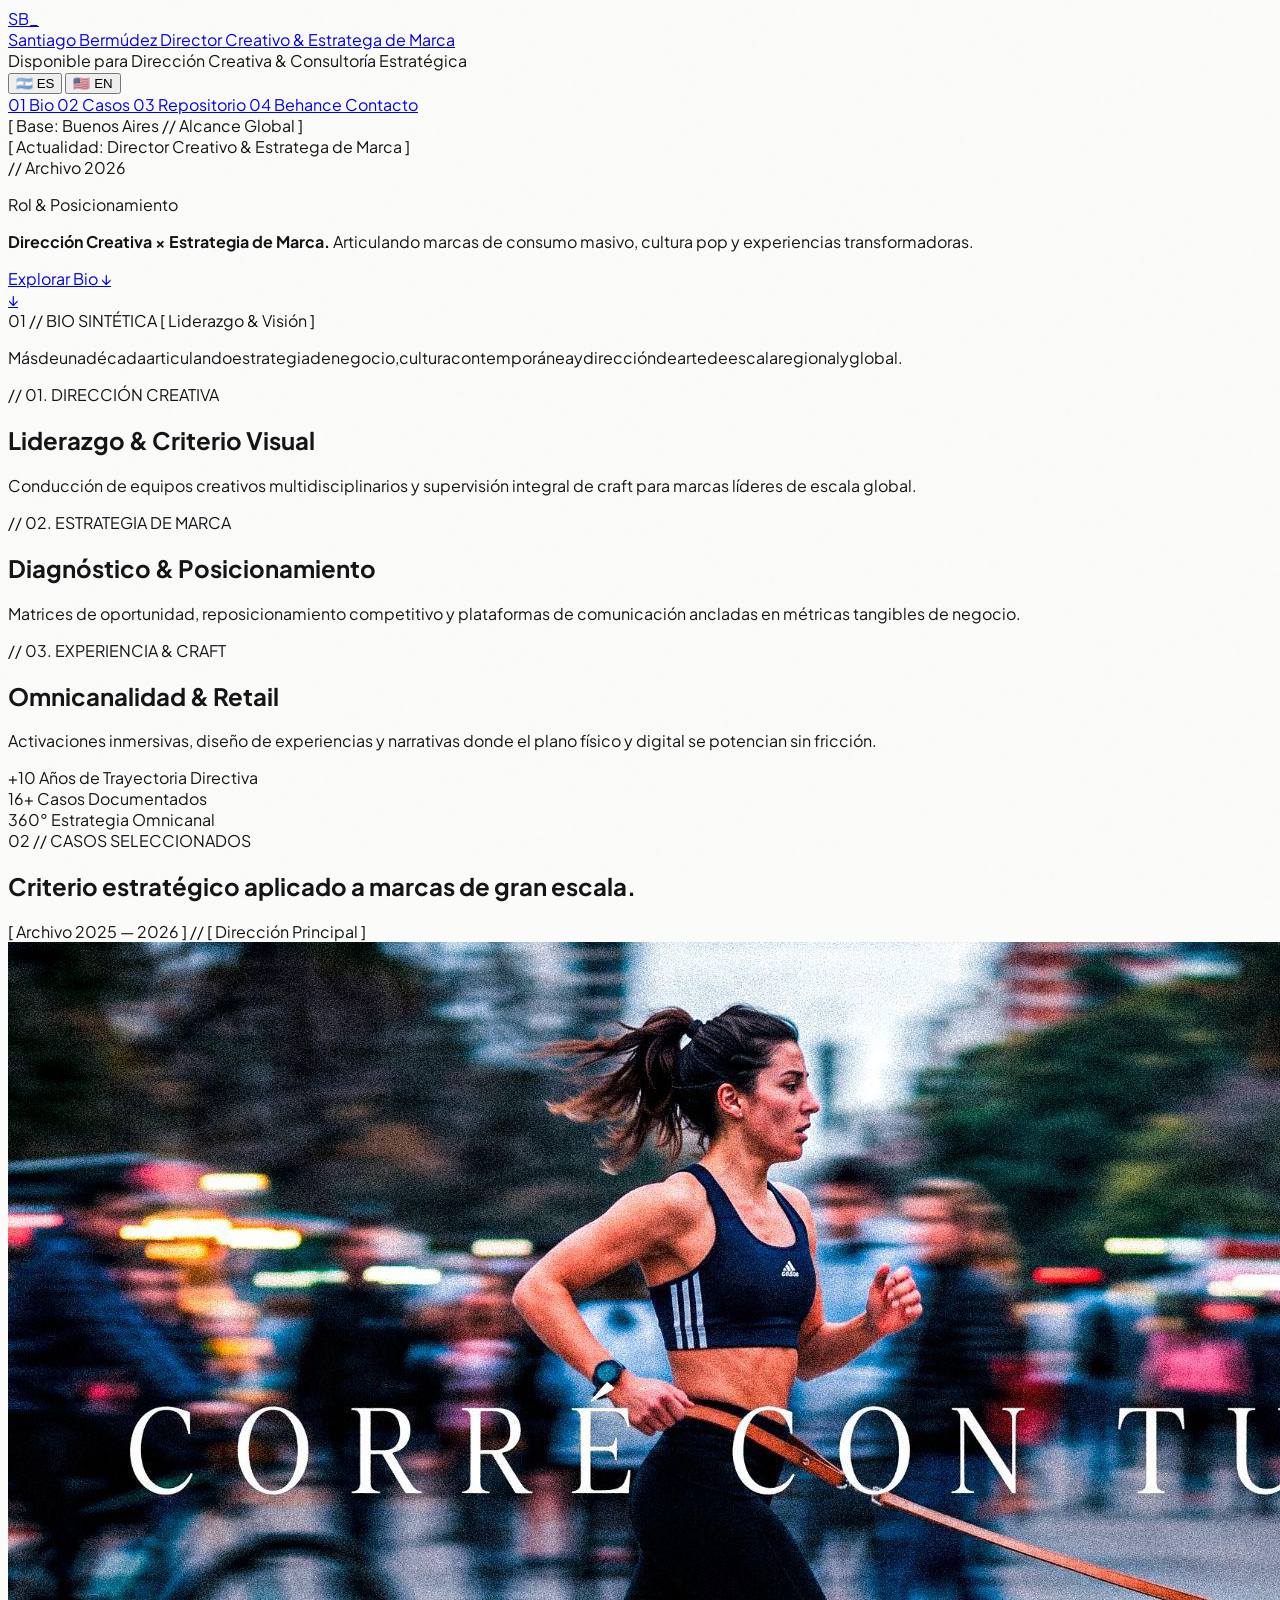
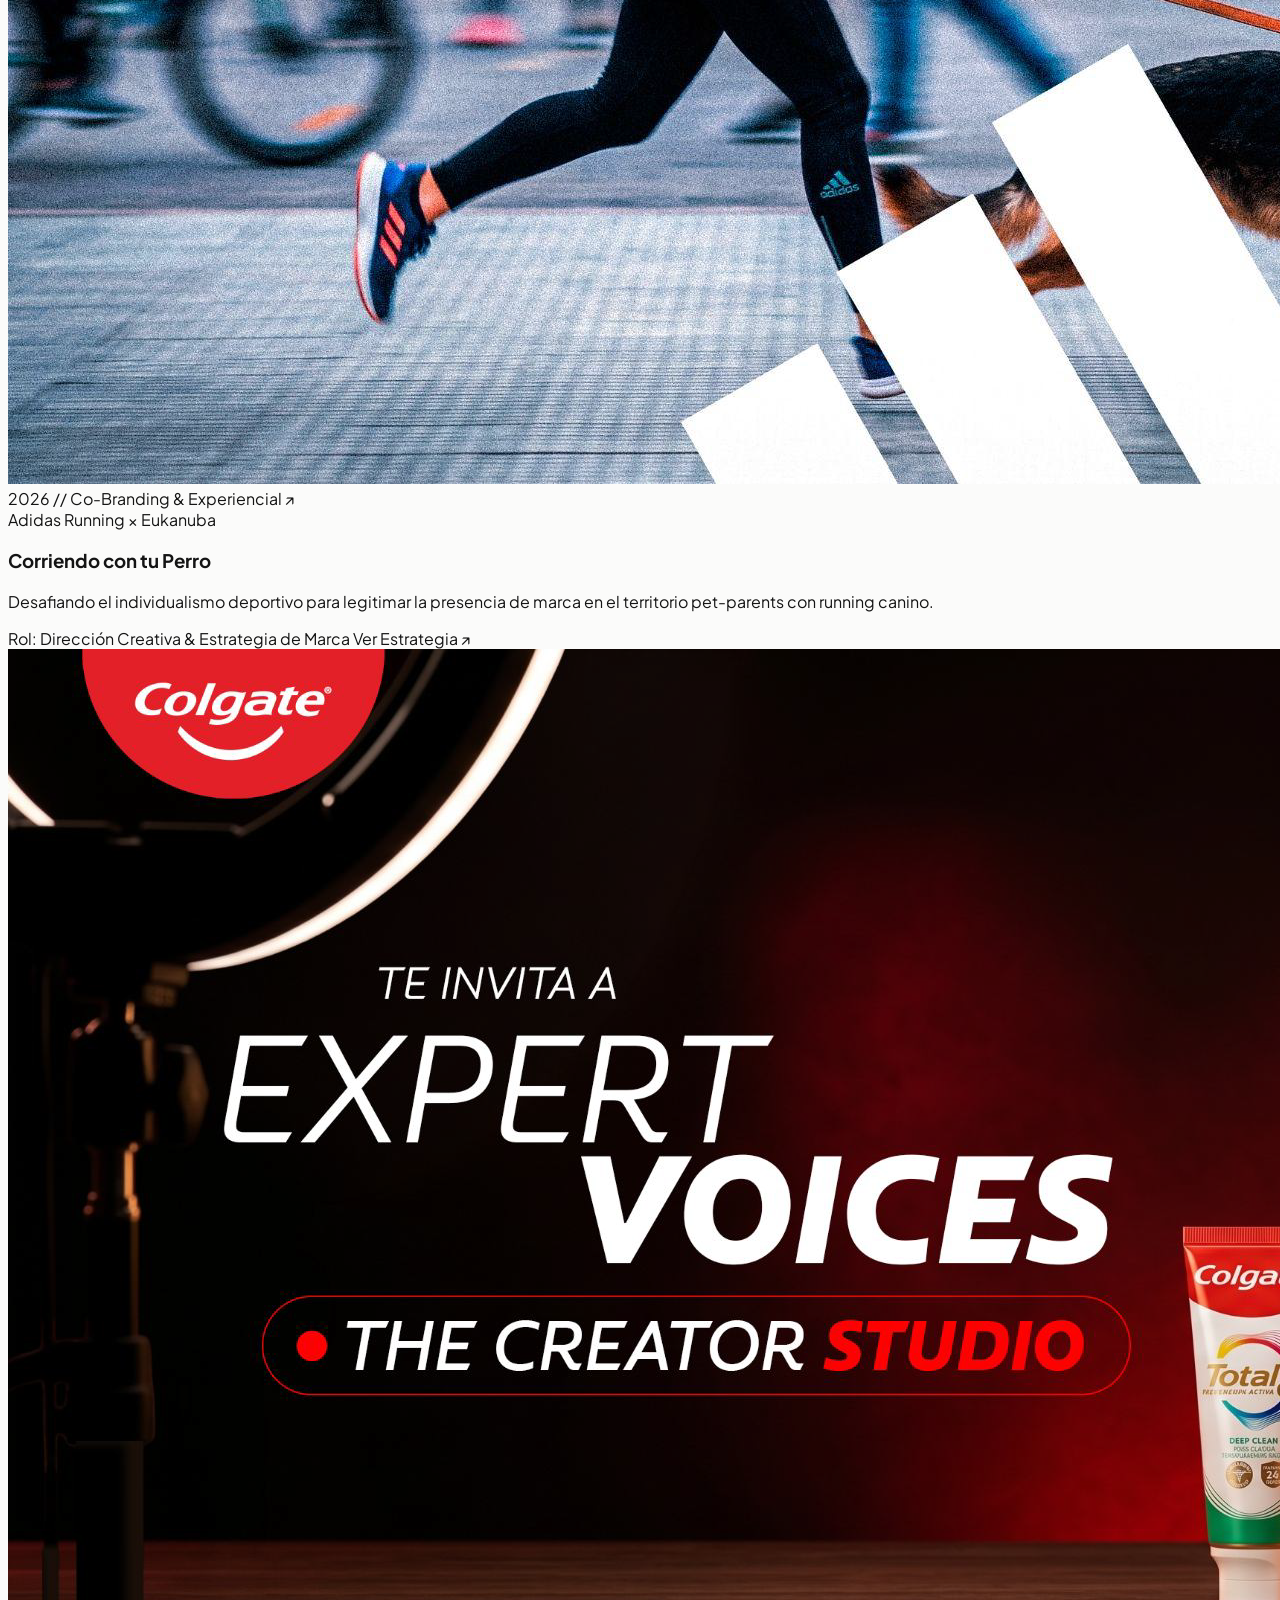
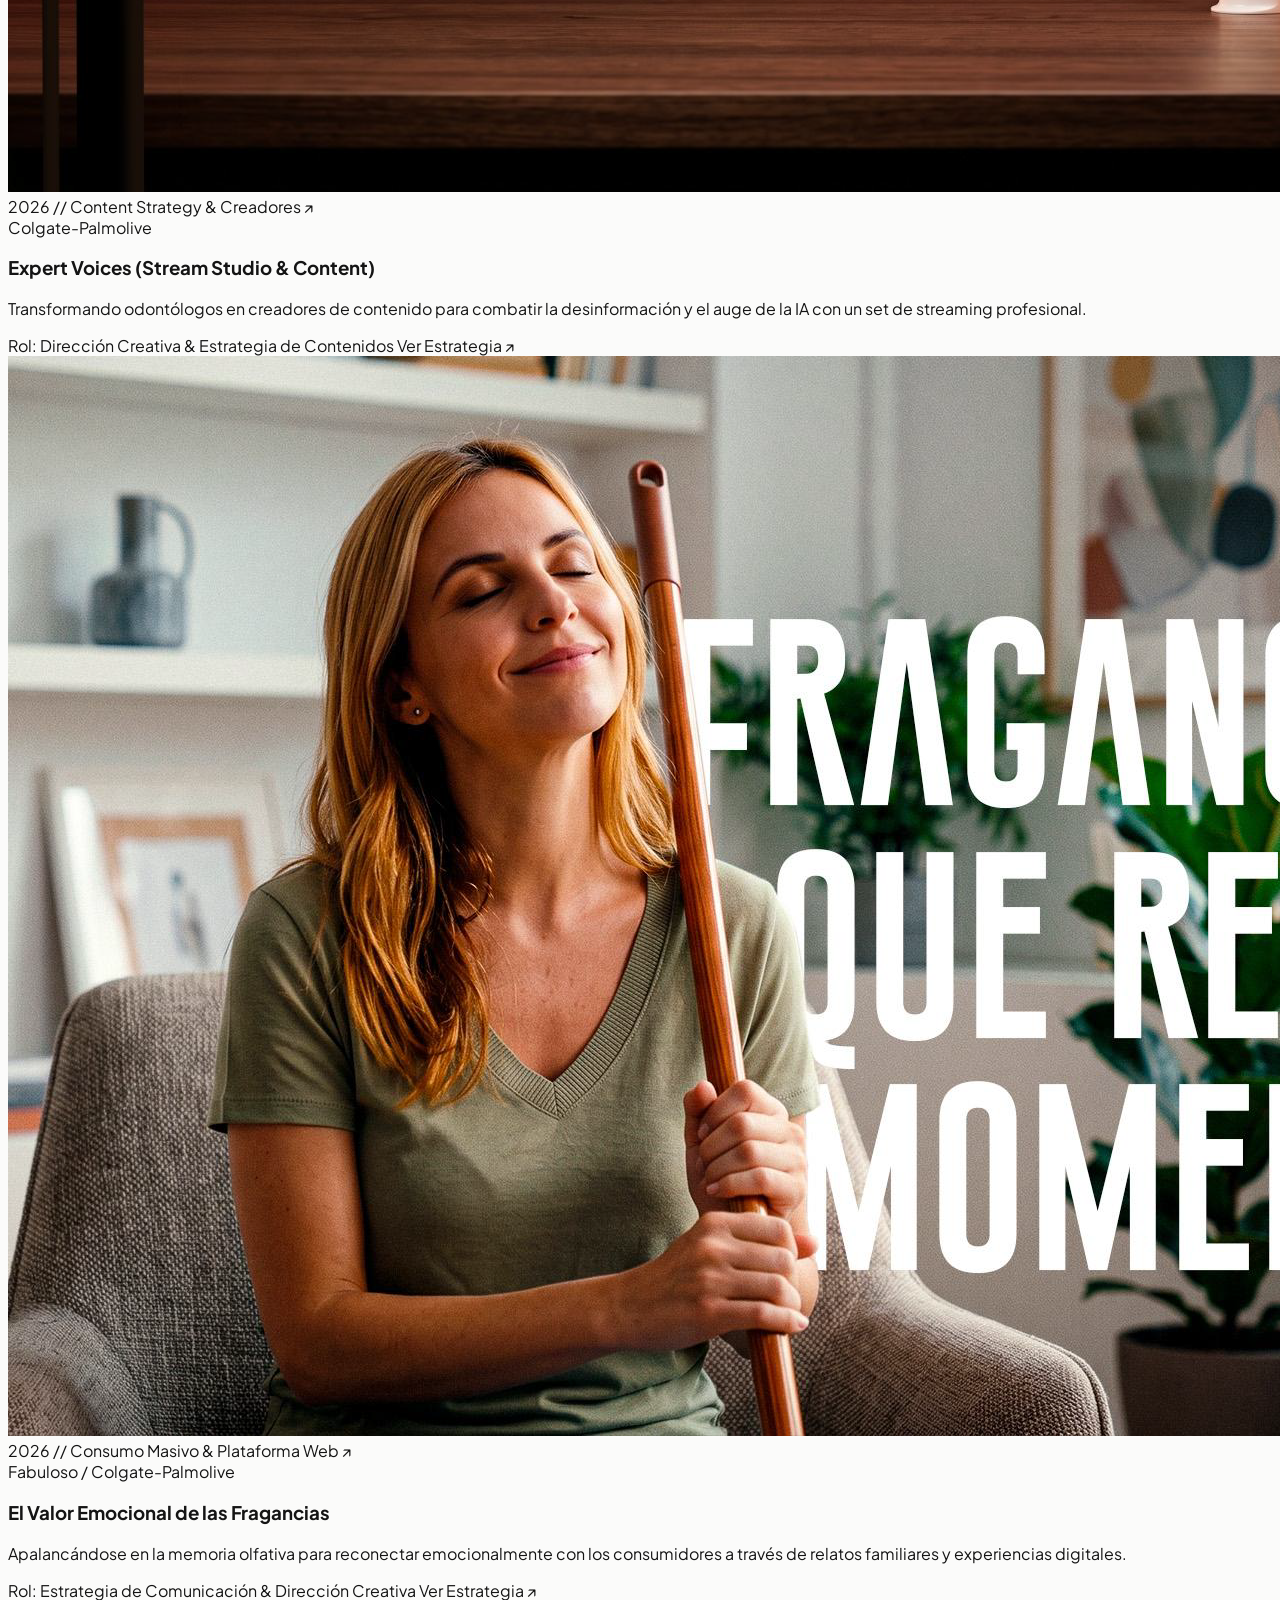
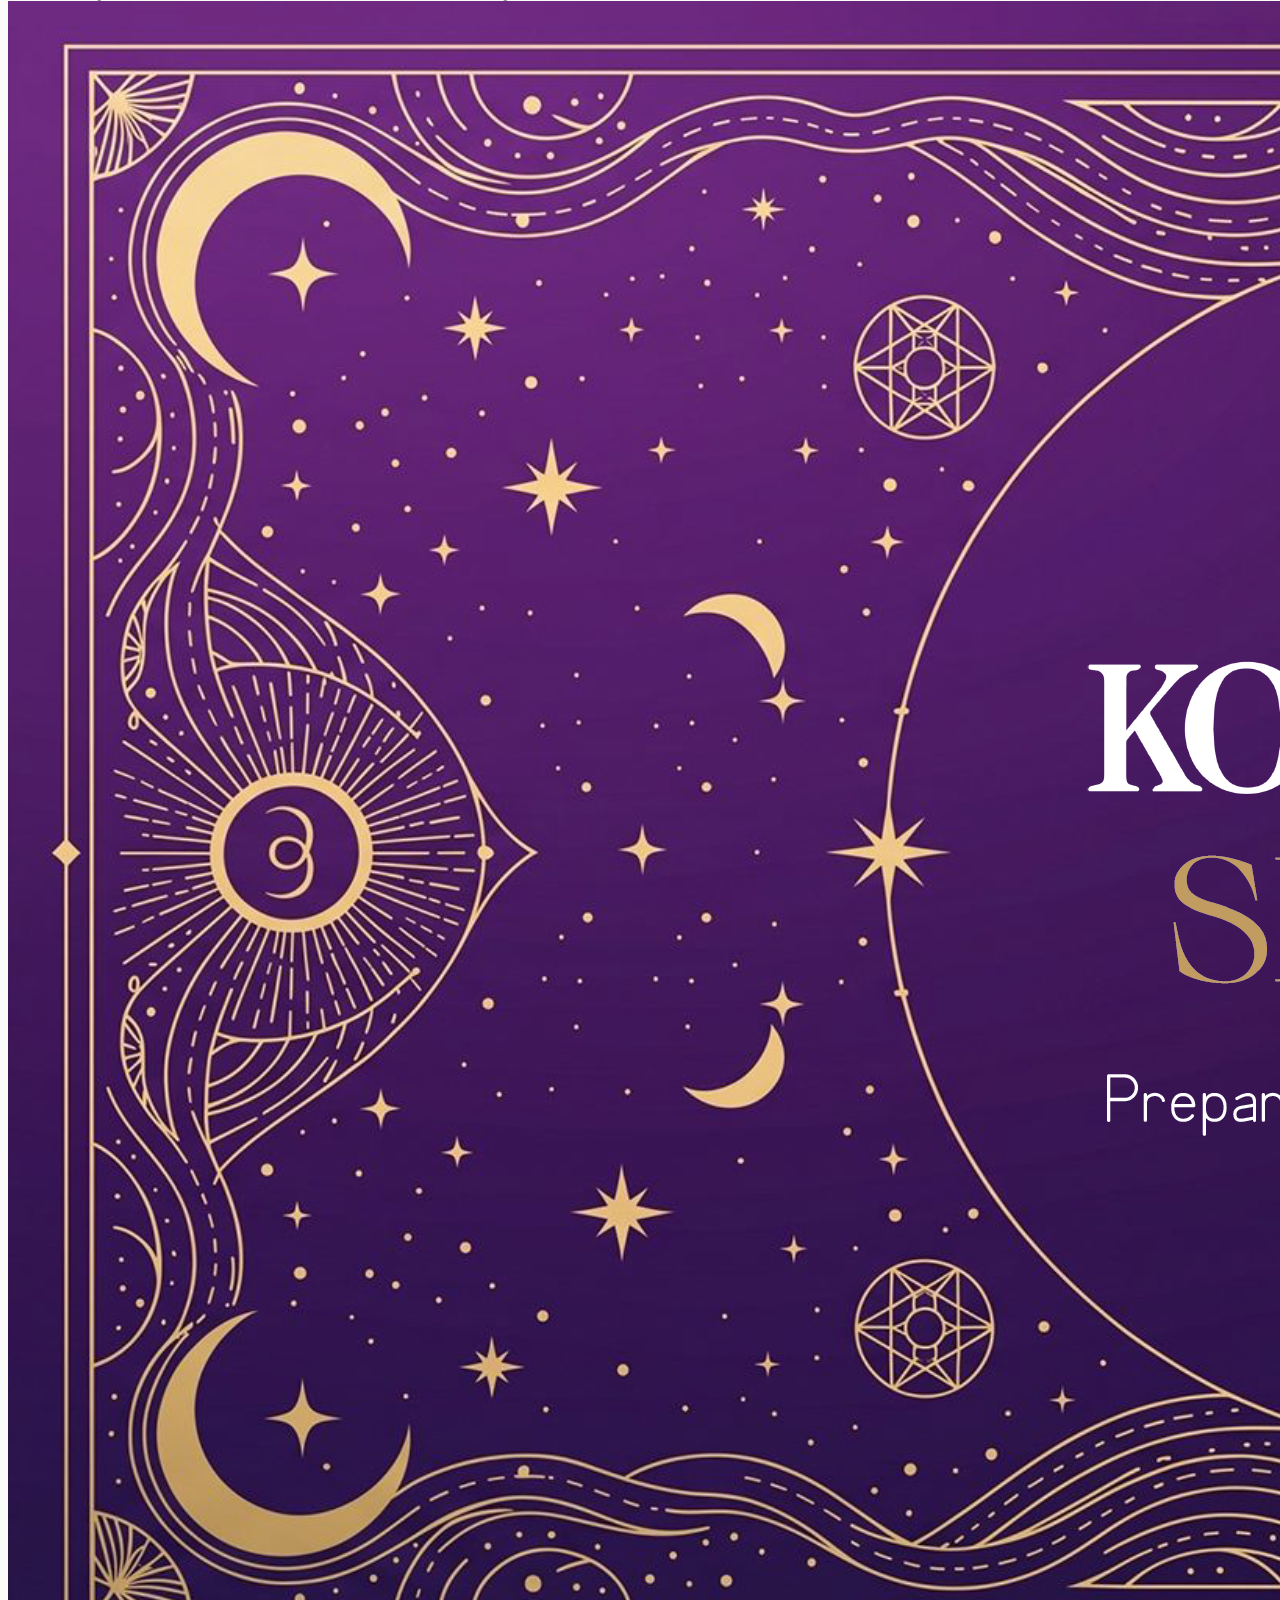
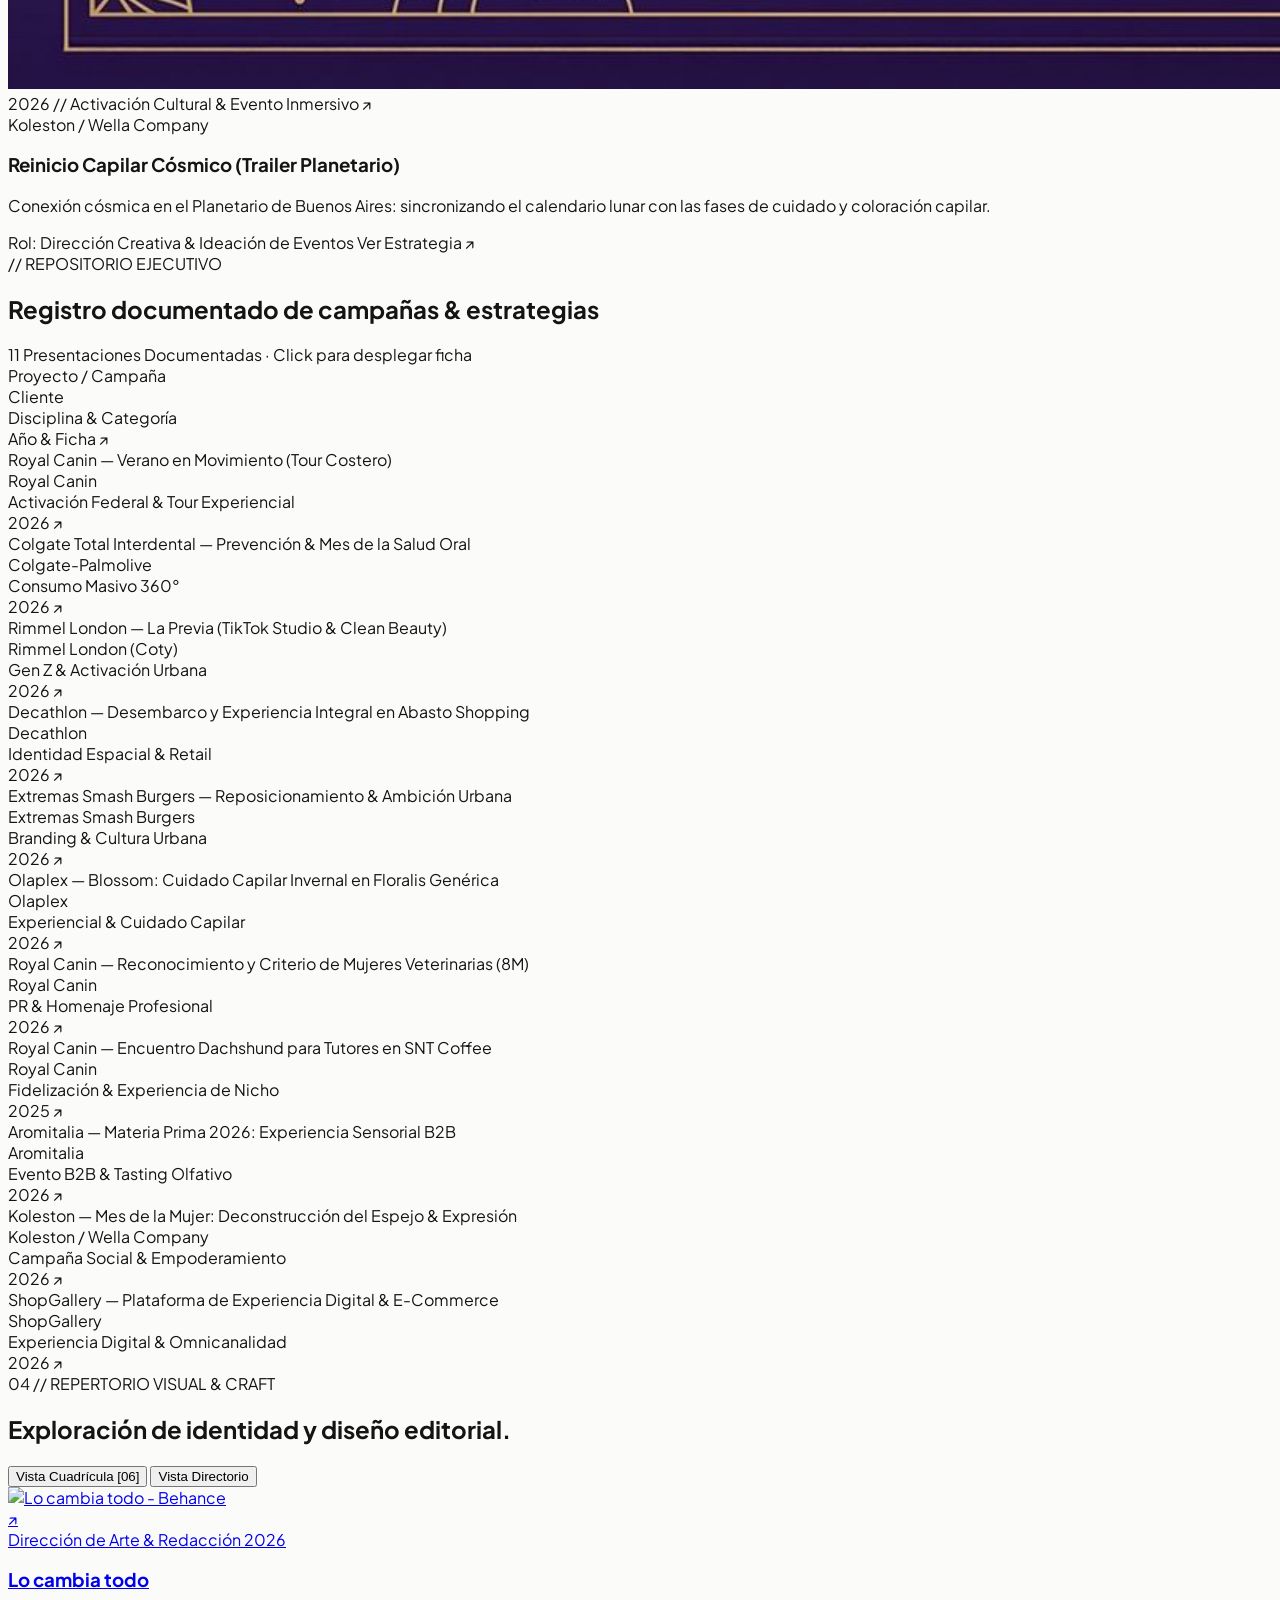
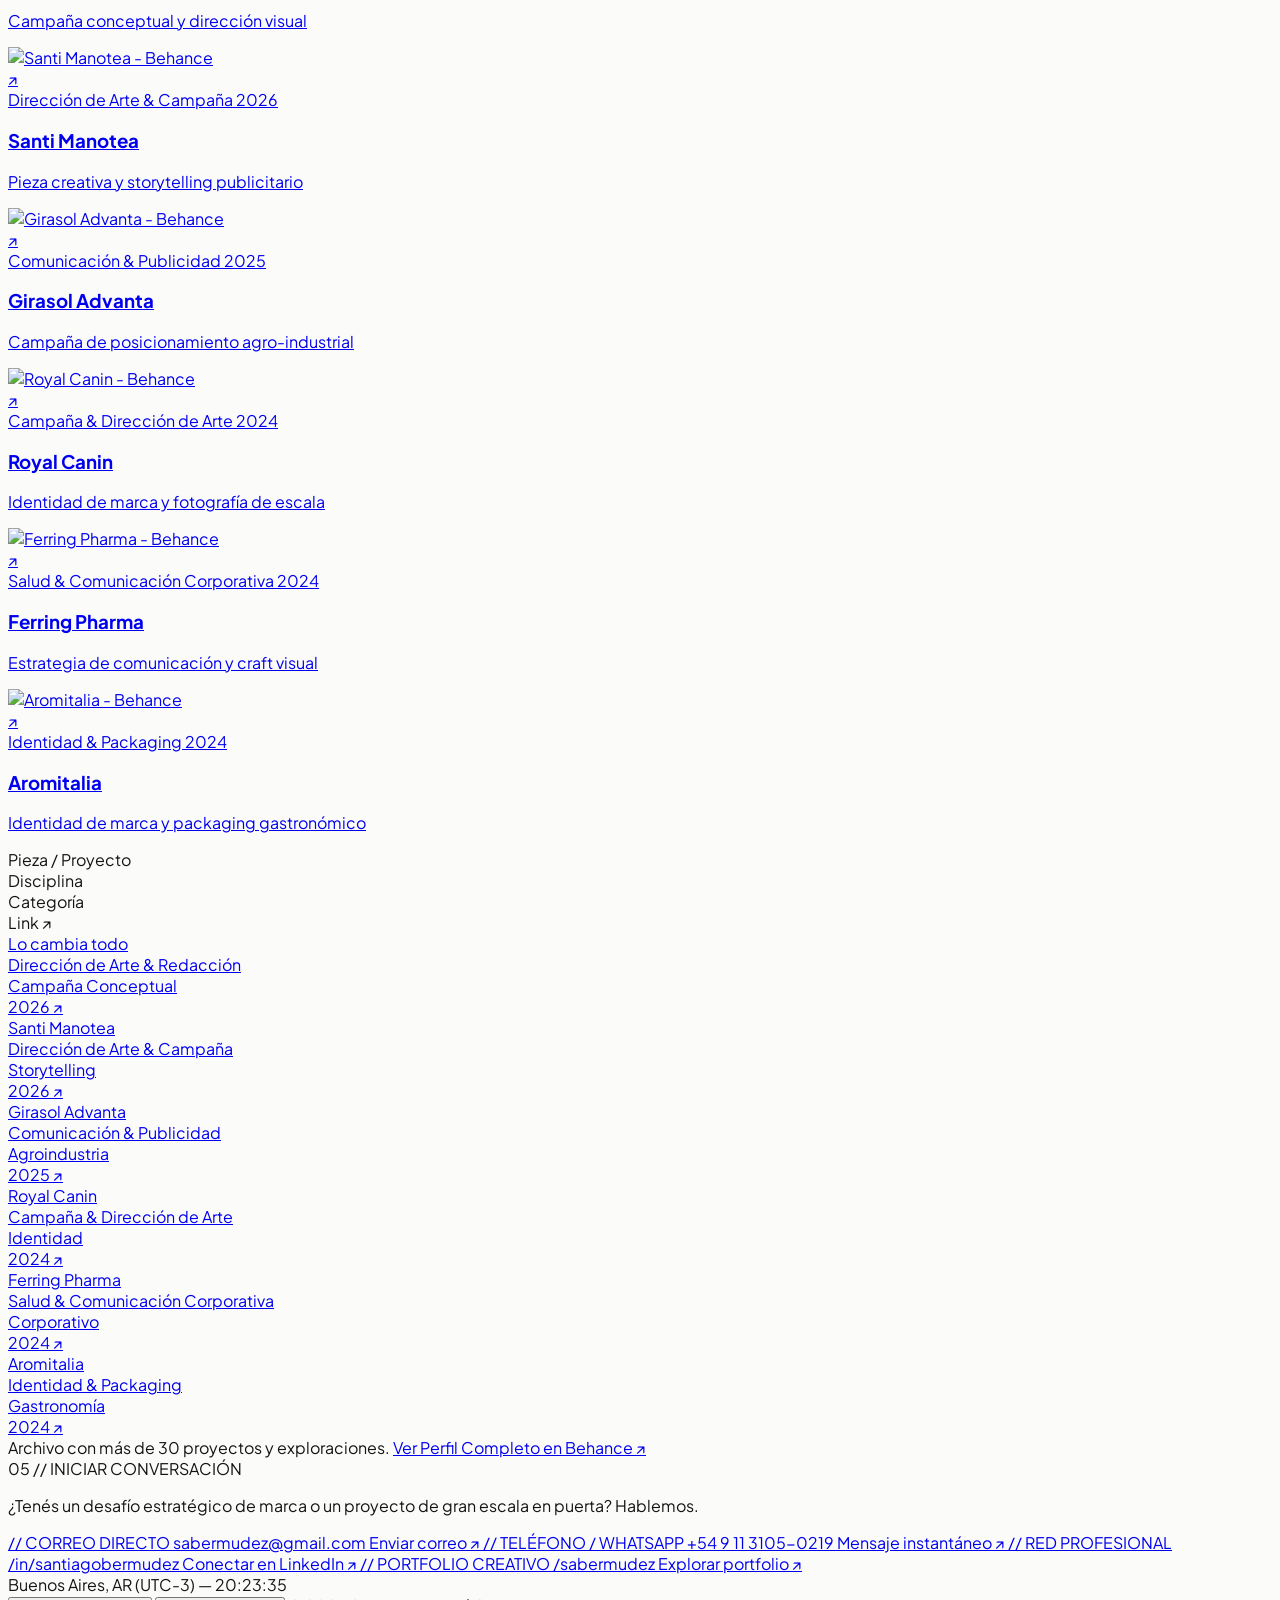
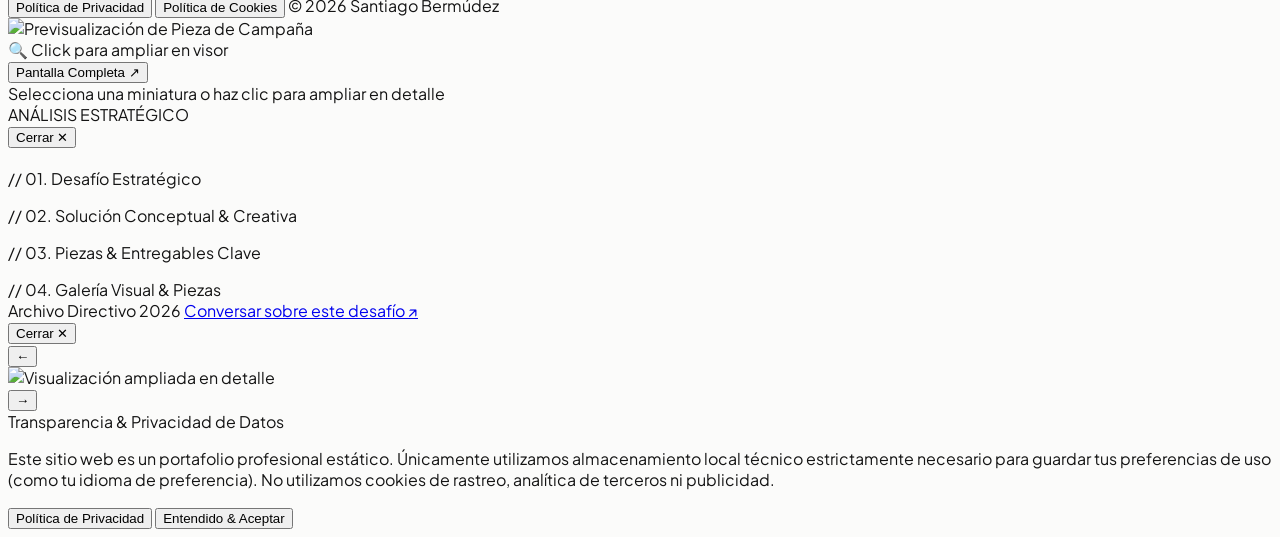
==== Portfolio/index.html @ d63304f7 "fix: tipografia palo seco, nombre centrado orientado a camara, eliminacion de duplicado gigante y ve" ====
<!DOCTYPE html>
<html lang="es" class="scroll-smooth">
<head>
  <meta charset="UTF-8" />
  <meta name="viewport" content="width=device-width, initial-scale=1.0" />
  <title>Santiago Bermúdez — Director Creativo & Estratega de Marca</title>
  <meta name="description" content="Portfolio y dirección de arte de Santiago Bermúdez. Dirección Creativa × Estrategia de Marca. Articulando marcas de consumo masivo, cultura pop y experiencias transformadoras." />
  
  <!-- Canonical & Advanced SEO Metadata -->
  <link rel="canonical" href="https://portfolio-sabermudez.vercel.app/" />
  <meta name="robots" content="index, follow, max-image-preview:large, max-snippet:-1, max-video-preview:-1" />
  <meta name="author" content="Santiago Bermúdez" />
  <meta name="keywords" content="Santiago Bermúdez, Director Creativo, Estratega de Marca, Brand Strategy, Creative Direction, Buenos Aires, Publicidad, Dirección de Arte, Consumo Masivo, JOY Agency" />

  <!-- OpenGraph / Social Metadata -->
  <meta property="og:locale" content="es_AR" />
  <meta property="og:site_name" content="Santiago Bermúdez — Director Creativo & Estratega de Marca" />
  <meta property="og:url" content="https://portfolio-sabermudez.vercel.app/" />
  <meta property="og:title" content="Santiago Bermúdez — Director Creativo & Estratega de Marca" />
  <meta property="og:description" content="Portfolio y dirección de arte de Santiago Bermúdez. Dirección Creativa × Estrategia de Marca. Articulando marcas de consumo masivo, cultura pop y experiencias transformadoras." />
  <meta property="og:image" content="https://portfolio-sabermudez.vercel.app/Proyectos/Adidas%20Euka/Portada.png" />
  <meta property="og:image:width" content="1200" />
  <meta property="og:image:height" content="630" />
  <meta property="og:type" content="website" />

  <!-- Twitter Card Metadata -->
  <meta name="twitter:card" content="summary_large_image" />
  <meta name="twitter:title" content="Santiago Bermúdez — Director Creativo & Estratega de Marca" />
  <meta name="twitter:description" content="Portfolio y dirección de arte de Santiago Bermúdez. Dirección Creativa × Estrategia de Marca." />
  <meta name="twitter:image" content="https://portfolio-sabermudez.vercel.app/Proyectos/Adidas%20Euka/Portada.png" />

  <!-- JSON-LD Structured Data (Schema.org Person & WebSite) -->
  <script type="application/ld+json">
  {
    "@context": "https://schema.org",
    "@graph": [
      {
        "@type": "Person",
        "@id": "https://portfolio-sabermudez.vercel.app/#person",
        "name": "Santiago Bermúdez",
        "jobTitle": "Director Creativo & Estratega de Marca",
        "description": "Director Creativo y Estratega de Marca con más de 10 años articulando marcas de consumo masivo, cultura pop y experiencias transformadoras.",
        "url": "https://portfolio-sabermudez.vercel.app/",
        "sameAs": [
          "https://www.linkedin.com/in/santiagobermudez/",
          "https://www.behance.net/sabermudez"
        ],
        "worksFor": {
          "@type": "Organization",
          "name": "JOY Agency"
        },
        "address": {
          "@type": "PostalAddress",
          "addressLocality": "Buenos Aires",
          "addressCountry": "AR"
        }
      },
      {
        "@type": "WebSite",
        "@id": "https://portfolio-sabermudez.vercel.app/#website",
        "url": "https://portfolio-sabermudez.vercel.app/",
        "name": "Santiago Bermúdez — Portfolio",
        "publisher": {
          "@id": "https://portfolio-sabermudez.vercel.app/#person"
        },
        "inLanguage": "es-AR"
      }
    ]
  }
  </script>

  <!-- Google Fonts: Tipografía Palo Seco (Sans-serif Suizo) + Technical Mono -->
  <link rel="preconnect" href="https://fonts.googleapis.com" />
  <link rel="preconnect" href="https://fonts.gstatic.com" crossorigin />
  <link href="https://fonts.googleapis.com/css2?family=Plus+Jakarta+Sans:wght@300;400;500;600;700;800&family=Space+Mono:ital,wght@0,400;0,700;1,400&display=swap" rel="stylesheet" />

  <!-- Three.js (Motor 3D para Escena de Plaza) -->
  <script src="https://cdnjs.cloudflare.com/ajax/libs/three.js/r128/three.min.js"></script>

  <!-- GSAP 3 & ScrollTrigger CDN -->
  <script src="https://cdnjs.cloudflare.com/ajax/libs/gsap/3.12.5/gsap.min.js"></script>
  <script src="https://cdnjs.cloudflare.com/ajax/libs/gsap/3.12.5/ScrollTrigger.min.js"></script>

  <!-- Sistema de Traducción Bilingüe Instantánea (ES / EN) -->
  <script src="./translations.js"></script>

  <!-- Tailwind CSS CDN con Paleta Editorial Minimalista & Tipografía 100% Palo Seco -->
  <script src="https://cdn.tailwindcss.com"></script>
  <script>
    tailwind.config = {
      darkMode: 'class',
      theme: {
        extend: {
          colors: {
            canvas: '#FBFBFA',
            surface: {
              DEFAULT: '#FFFFFF',
              elevated: '#F6F5F2',
              hover: '#EFEFEA'
            },
            border: {
              DEFAULT: '#E8E8E4',
              subtle: '#EEEEEC'
            },
            content: {
              primary: '#141414',
              secondary: '#5C5C58',
              muted: '#8E8E88'
            },
            accent: {
              DEFAULT: '#9E5B3D',
              hover: '#874B30',
              subtle: '#F4ECE6',
              glow: 'rgba(158, 91, 61, 0.12)'
            }
          },
          fontFamily: {
            sans: ['"Plus Jakarta Sans"', '-apple-system', 'sans-serif'],
            serif: ['"Plus Jakarta Sans"', '-apple-system', 'sans-serif'], // Garantía palo seco en todo el sitio
            mono: ['"Space Mono"', 'monospace']
          },
          letterSpacing: {
            tightest: '-0.04em',
            tighter: '-0.02em',
            widest: '0.18em'
          }
        }
      }
    };
  </script>

  <!-- Core Styles: Reset, Grano Suave, Scrollbar, Miniaturas Flotantes -->
  <style>
    ::selection {
      background-color: #9E5B3D;
      color: #FFFFFF;
    }

    html {
      scroll-behavior: smooth;
      background-color: #FBFBFA;
    }

    body {
      background-color: #FBFBFA;
      color: #141414;
      font-family: 'Plus Jakarta Sans', -apple-system, sans-serif;
      overflow-x: hidden;
    }

    /* Grano suave táctil estilo papel editorial */
    .grain-overlay {
      position: fixed;
      inset: 0;
      width: 100%;
      height: 100%;
      pointer-events: none;
      z-index: 90;
      opacity: 0.02;
      background-image: url("data:image/svg+xml,%3Csvg viewBox='0 0 200 200' xmlns='http://www.w3.org/2000/svg'%3E%3Cfilter id='noiseFilter'%3E%3CfeTurbulence type='fractalNoise' baseFrequency='0.8' numOctaves='3' stitchTiles='stitch'/%3E%3C/filter%3E%3Crect width='100%25' height='100%25' filter='url(%23noiseFilter)'/%3E%3C/svg%3E");
    }

    /* Miniatura flotante para Repertorio / Behance */
    #table-preview-thumb {
      position: fixed;
      pointer-events: none;
      z-index: 85;
      width: 280px;
      height: 185px;
      border-radius: 8px;
      overflow: hidden;
      box-shadow: 0 20px 40px -10px rgba(0, 0, 0, 0.18);
      border: 1px solid #E8E8E4;
      background: #FFFFFF;
      opacity: 0;
      transform: translate(-50%, -50%) scale(0.92);
      transition: opacity 0.2s cubic-bezier(0.16, 1, 0.3, 1), transform 0.2s cubic-bezier(0.16, 1, 0.3, 1);
    }
    #table-preview-thumb.active {
      opacity: 1;
      transform: translate(-50%, -50%) scale(1);
    }

    /* Canvas 3D Hero */
    #hero-canvas {
      position: absolute;
      inset: 0;
      width: 100%;
      height: 100%;
      z-index: 1;
      outline: none;
    }
  </style>
</head>

<body class="bg-canvas text-content-primary antialiased selection:bg-accent selection:text-white font-sans">

  <!-- Textura sutil de papel editorial -->
  <div class="grain-overlay" aria-hidden="true"></div>

  <!-- Miniatura Flotante Interactiva -->
  <div id="table-preview-thumb" aria-hidden="true">
    <img id="table-preview-img" src="" alt="Previsualización" class="w-full h-full object-cover" />
  </div>

  <!-- =========================================================================
       HEADER FIJO / NAVEGACIÓN MINIMALISTA LUMINOSA
       ========================================================================= -->
  <header id="site-header" class="fixed top-0 left-0 w-full z-40 transition-all duration-300 backdrop-blur-md bg-canvas/85 border-b border-border/80">
    <div class="max-w-[1720px] mx-auto px-6 md:px-12 lg:px-20 h-20 flex items-center justify-between">
      
      <!-- Identidad / Nombre -->
      <a href="#" class="group flex items-center gap-3" aria-label="Santiago Bermúdez">
        <span class="font-mono text-xs font-bold tracking-widest text-content-primary group-hover:text-accent transition-colors">
          SB<span class="text-accent">_</span>
        </span>
        <div class="hidden sm:flex flex-col">
          <span class="text-xs font-semibold tracking-tight uppercase text-content-primary">
            Santiago Bermúdez
          </span>
          <span data-i18n="header.role" class="font-mono text-[10px] tracking-wider text-content-muted uppercase">
            Director Creativo & Estratega de Marca
          </span>
        </div>
      </a>

      <!-- Indicador de Estado -->
      <div class="hidden xl:flex items-center gap-2.5 px-3 py-1.5 rounded-full bg-surface border border-border text-[11px] font-mono tracking-tight text-content-secondary shadow-sm">
        <span class="relative flex h-2 w-2">
          <span class="animate-ping absolute inline-flex h-full w-full rounded-full bg-accent opacity-75"></span>
          <span class="relative inline-flex rounded-full h-2 w-2 bg-accent"></span>
        </span>
        <span data-i18n="header.status">Disponible para Dirección Creativa & Consultoría Estratégica</span>
      </div>

      <!-- Controles: Selector de Idioma + Enlaces de Navegación -->
      <div class="flex items-center gap-4 sm:gap-6 lg:gap-8">
        
        <!-- Switch de Idioma Instantáneo (ES / EN) -->
        <div class="inline-flex items-center rounded-full border border-border bg-surface-elevated p-0.5 font-mono text-[11px]" role="group" aria-label="Selector de idioma">
          <button id="lang-btn-es" type="button" class="lang-toggle-btn flex items-center gap-1.5 px-2.5 py-1 rounded-full transition-all text-content-primary bg-surface font-semibold shadow-sm border border-border" aria-label="Español">
            <span aria-hidden="true">🇦🇷</span>
            <span>ES</span>
          </button>
          <button id="lang-btn-en" type="button" class="lang-toggle-btn flex items-center gap-1.5 px-2.5 py-1 rounded-full transition-all text-content-muted hover:text-content-primary border-transparent" aria-label="English">
            <span aria-hidden="true">🇺🇸</span>
            <span>EN</span>
          </button>
        </div>

        <!-- Enlaces de Navegación -->
        <nav class="flex items-center gap-4 sm:gap-6 lg:gap-8 font-mono text-xs tracking-wider uppercase text-content-secondary">
          <a href="#bio" class="nav-link hover:text-content-primary transition-colors flex items-center gap-1.5 group">
            <span class="text-[10px] text-content-muted group-hover:text-accent transition-colors">01</span>
            <span data-i18n="header.navBio">Bio</span>
          </a>
          <a href="#cases" class="nav-link hover:text-content-primary transition-colors flex items-center gap-1.5 group">
            <span class="text-[10px] text-content-muted group-hover:text-accent transition-colors">02</span>
            <span data-i18n="header.navCases">Casos</span>
          </a>
          <a href="#repository" class="nav-link hidden md:flex hover:text-content-primary transition-colors items-center gap-1.5 group">
            <span class="text-[10px] text-content-muted group-hover:text-accent transition-colors">03</span>
            <span data-i18n="header.navRepo">Repositorio</span>
          </a>
          <a href="#behance" class="nav-link hidden lg:flex hover:text-content-primary transition-colors items-center gap-1.5 group">
            <span class="text-[10px] text-content-muted group-hover:text-accent transition-colors">04</span>
            <span data-i18n="header.navRepertoire">Behance</span>
          </a>
          <a href="#contact" class="nav-link px-3.5 py-1.5 rounded-full border border-border bg-surface hover:border-accent hover:text-accent transition-all text-content-primary shadow-sm font-medium">
            <span data-i18n="header.navContact">Contacto</span>
          </a>
        </nav>

      </div>

    </div>
  </header>

  <!-- =========================================================================
       SECCIÓN 01: HERO INTERACTIVO (3D PLAZA PURA, NOMBRE CENTRAL EN PAVIMENTO)
       ========================================================================= -->
  <main id="main-content" tabindex="-1">
    <section id="hero" class="relative min-h-[100svh] flex flex-col justify-between pt-24 pb-8 md:pb-12 px-6 md:px-12 lg:px-20 max-w-[1720px] mx-auto overflow-hidden">
      
      <!-- Canvas Three.js: Plaza urbana 3D completa con personitas y nombre central -->
      <canvas id="hero-canvas" aria-label="Plaza 3D interactiva"></canvas>

      <!-- Metadatos Superiores del Hero -->
      <div class="relative z-10 hero-fade pt-4 flex flex-wrap items-center justify-between gap-4 font-mono text-[11px] tracking-widest uppercase text-content-secondary border-b border-border/80 pb-4 pointer-events-none">
        <div class="flex items-center gap-2">
          <span class="inline-block w-1.5 h-1.5 rounded-full bg-accent"></span>
          <span data-i18n="hero.metaLocation">[ Base: Buenos Aires // Alcance Global ]</span>
        </div>
        <div>
          <span data-i18n="hero.metaRole">[ Actualidad: Director Creativo & Estratega de Marca ]</span>
        </div>
        <div class="hidden lg:block text-content-muted">
          <span data-i18n="hero.metaArchive">// Archivo 2026</span>
        </div>
      </div>

      <!-- Espacio Central Abierto: La plaza 3D respira como protagonista absoluta sin texto superpuesto -->
      <div class="my-auto pointer-events-none select-none"></div>

      <!-- Cuadrícula Inferior: Posicionamiento & Indicador de Desplazamiento -->
      <div class="relative z-10 hero-fade grid grid-cols-1 md:grid-cols-12 gap-8 items-end border-t border-border/80 pt-6">
        
        <!-- Rol & Propuesta de Valor Sintética -->
        <div class="md:col-span-8 lg:col-span-7">
          <p data-i18n="hero.roleLabel" class="font-mono text-xs text-accent uppercase tracking-widest mb-2 font-medium">
            Rol & Posicionamiento
          </p>
          <p data-i18n-html="hero.roleDesc" class="text-base sm:text-lg md:text-xl font-normal text-content-primary leading-relaxed max-w-2xl">
            <strong class="font-bold text-content-primary">Dirección Creativa × Estrategia de Marca.</strong>
            Articulando marcas de consumo masivo, cultura pop y experiencias transformadoras.
          </p>
        </div>

        <!-- Botón de Scroll hacia la Bio -->
        <div class="md:col-span-4 lg:col-span-5 flex md:justify-end items-center">
          <a href="#bio" class="nav-link group flex items-center gap-3 text-content-secondary hover:text-content-primary transition-colors bg-surface/90 backdrop-blur-sm px-4 py-2 rounded-full border border-border shadow-sm" aria-label="Explorar Bio">
            <span data-i18n="hero.scrollCta" class="font-mono text-[11px] tracking-widest uppercase text-content-secondary group-hover:text-accent transition-colors font-medium">
              Explorar Bio ↓
            </span>
            <div class="w-6 h-6 rounded-full bg-surface-elevated border border-border flex items-center justify-center text-xs text-accent group-hover:translate-y-0.5 transition-transform">
              ↓
            </div>
          </a>
        </div>

      </div>

    </section>

    <!-- =========================================================================
       SECCIÓN 02: BIO SINTÉTICA (EDITORIAL MINIMALISTA, AIRE & CREDENCIALES)
       ========================================================================= -->
    <section id="bio" class="relative z-10 py-24 md:py-36 px-6 md:px-12 lg:px-20 max-w-[1720px] mx-auto border-t border-border bg-canvas">
      
      <!-- Coordenadas & Encabezado -->
      <div class="flex items-center justify-between mb-14 md:mb-20 font-mono text-[11px] tracking-widest uppercase text-content-muted">
        <span class="flex items-center gap-2">
          <span class="w-2 h-[1px] bg-accent"></span>
          <span data-i18n="bio.tag">01 // BIO SINTÉTICA</span>
        </span>
        <span data-i18n="bio.subtag">[ Liderazgo & Visión ]</span>
      </div>

      <!-- Gran Párrafo de Impacto (Palo Seco) -->
      <div class="max-w-5xl">
        <p id="bio-text" data-i18n="bio.quote" class="text-2xl sm:text-3xl md:text-4xl lg:text-5xl font-light leading-snug tracking-tight text-content-primary">
          Más de una década articulando estrategia de negocio, cultura contemporánea y dirección de arte de escala regional y global.
        </p>

        <!-- 3 Pilares Sintéticos (Tarjetas Blancas Esculturales) -->
        <div class="grid grid-cols-1 md:grid-cols-3 gap-8 md:gap-10 mt-16 md:mt-24 pt-12 border-t border-border">
          
          <!-- Pilar 01 -->
          <div class="p-8 rounded-2xl bg-surface border border-border shadow-sm hover:border-accent/40 transition-all duration-300">
            <span data-i18n="bio.p1Tag" class="font-mono text-xs text-accent block mb-3 font-medium">// 01. DIRECCIÓN CREATIVA</span>
            <h2 data-i18n="bio.p1Title" class="text-base font-bold uppercase tracking-wider text-content-primary mb-2">Liderazgo & Criterio Visual</h2>
            <p data-i18n="bio.p1Desc" class="text-xs md:text-sm text-content-secondary leading-relaxed font-normal">
              Conducción de equipos creativos multidisciplinarios y supervisión integral de craft para marcas líderes de escala global.
            </p>
          </div>

          <!-- Pilar 02 -->
          <div class="p-8 rounded-2xl bg-surface border border-border shadow-sm hover:border-accent/40 transition-all duration-300">
            <span data-i18n="bio.p2Tag" class="font-mono text-xs text-accent block mb-3 font-medium">// 02. ESTRATEGIA DE MARCA</span>
            <h2 data-i18n="bio.p2Title" class="text-base font-bold uppercase tracking-wider text-content-primary mb-2">Diagnóstico & Posicionamiento</h2>
            <p data-i18n="bio.p2Desc" class="text-xs md:text-sm text-content-secondary leading-relaxed font-normal">
              Matrices de oportunidad, reposicionamiento competitivo y plataformas de comunicación ancladas en métricas tangibles de negocio.
            </p>
          </div>

          <!-- Pilar 03 -->
          <div class="p-8 rounded-2xl bg-surface border border-border shadow-sm hover:border-accent/40 transition-all duration-300">
            <span data-i18n="bio.p3Tag" class="font-mono text-xs text-accent block mb-3 font-medium">// 03. EXPERIENCIA & CRAFT</span>
            <h2 data-i18n="bio.p3Title" class="text-base font-bold uppercase tracking-wider text-content-primary mb-2">Omnicanalidad & Retail</h2>
            <p data-i18n="bio.p3Desc" class="text-xs md:text-sm text-content-secondary leading-relaxed font-normal">
              Activaciones inmersivas, diseño de experiencias y narrativas donde el plano físico y digital se potencian sin fricción.
            </p>
          </div>

        </div>

        <!-- Indicadores Numéricos Ejecutivos -->
        <div class="grid grid-cols-2 md:grid-cols-3 gap-6 mt-12 pt-8 border-t border-border/60">
          <div>
            <span data-i18n="bio.m1Num" class="block font-bold text-3xl md:text-4xl text-content-primary tracking-tight">+10</span>
            <span data-i18n="bio.m1Label" class="font-mono text-[11px] uppercase tracking-wider text-content-muted">Años de Trayectoria Directiva</span>
          </div>
          <div>
            <span data-i18n="bio.m2Num" class="block font-bold text-3xl md:text-4xl text-content-primary tracking-tight">16+</span>
            <span data-i18n="bio.m2Label" class="font-mono text-[11px] uppercase tracking-wider text-content-muted">Casos Documentados</span>
          </div>
          <div>
            <span data-i18n="bio.m3Num" class="block font-bold text-3xl md:text-4xl text-content-primary tracking-tight">360°</span>
            <span data-i18n="bio.m3Label" class="font-mono text-[11px] uppercase tracking-wider text-content-muted">Estrategia Omnicanal</span>
          </div>
        </div>

      </div>

    </section>

    <!-- =========================================================================
       SECCIÓN 03: CASOS SELECCIONADOS (VISUAL-FIRST, 4 PROYECTOS INSIGNIA)
       ========================================================================= -->
    <section id="cases" class="relative z-10 py-24 md:py-36 px-6 md:px-12 lg:px-20 max-w-[1720px] mx-auto border-t border-border bg-canvas">
      
      <!-- Encabezado de Sección -->
      <div class="flex flex-col md:flex-row md:items-end justify-between gap-6 mb-16 md:mb-24">
        <div>
          <div class="flex items-center gap-2 mb-4 font-mono text-[11px] tracking-widest uppercase text-accent font-medium">
            <span class="w-2 h-[1px] bg-accent"></span>
            <span data-i18n="cases.tag">02 // CASOS SELECCIONADOS</span>
          </div>
          <h2 data-i18n-html="cases.title" class="text-3xl sm:text-4xl md:text-5xl font-medium tracking-tight text-content-primary">
            Criterio estratégico aplicado a <span class="font-bold text-content-primary">marcas de gran escala.</span>
          </h2>
        </div>
        <div class="font-mono text-xs text-content-muted flex items-center gap-4">
          <span data-i18n="cases.meta">[ Archivo 2025 — 2026 ] // [ Dirección Principal ]</span>
        </div>
      </div>

      <!-- Cuadrícula 2×2 de Casos Insignia -->
      <div class="grid grid-cols-1 md:grid-cols-2 gap-8 lg:gap-12 items-start">

        <!-- CASO 01: ADIDAS × EUKANUBA -->
        <article class="case-card w-full group cursor-pointer" data-case-id="case-adidas-euka">
          <div class="relative w-full aspect-[16/10] overflow-hidden rounded-2xl bg-surface-elevated border border-border group-hover:border-accent/40 shadow-sm transition-all duration-500">
            <img 
              src="./Proyectos/Adidas Euka/Portada.png" 
              onerror="this.onerror=null; this.src='https://images.unsplash.com/photo-1552053831-71594a27632d?auto=format&fit=crop&w=1600&q=80';"
              alt="Adidas + Eukanuba — Corriendo con tu Perro" 
              class="w-full h-full object-cover group-hover:scale-105 transition-all duration-700" 
            />
            <div class="absolute inset-0 bg-gradient-to-t from-black/60 via-transparent to-transparent opacity-80 group-hover:opacity-60 transition-opacity"></div>
            
            <div class="absolute top-6 left-6 right-6 flex items-center justify-between font-mono text-[10px] uppercase tracking-widest">
              <span data-i18n="cases.c1Badge" class="px-3 py-1.5 rounded-full bg-white/90 backdrop-blur-md border border-border text-content-primary font-medium shadow-sm">
                2026 // Co-Branding & Experiencial
              </span>
              <span class="w-8 h-8 rounded-full bg-white/90 backdrop-blur-md border border-border flex items-center justify-center text-content-primary group-hover:bg-accent group-hover:text-white transition-colors shadow-sm">
                ↗
              </span>
            </div>

            <div class="absolute bottom-6 left-6 right-6 text-white">
              <span class="font-mono text-xs text-white/80 uppercase tracking-widest block mb-1">
                Adidas Running × Eukanuba
              </span>
              <h3 data-i18n="cases.c1Title" class="text-2xl sm:text-3xl font-bold tracking-tight mb-2">
                Corriendo con tu Perro
              </h3>
              <p data-i18n="cases.c1Desc" class="text-xs sm:text-sm text-white/90 font-normal line-clamp-2">
                Desafiando el individualismo deportivo para legitimar la presencia de marca en el territorio pet-parents con running canino.
              </p>
            </div>
          </div>

          <div class="mt-4 px-1 flex items-center justify-between text-xs font-mono">
            <span data-i18n="cases.c1Role" class="text-content-muted">Rol: Dirección Creativa & Estrategia de Marca</span>
            <span data-i18n="cases.viewStrategy" class="text-accent group-hover:translate-x-1 transition-transform inline-flex items-center gap-1 font-semibold">
              Ver Estrategia ↗
            </span>
          </div>
        </article>

        <!-- CASO 02: COLGATE EXPERT VOICES -->
        <article class="case-card w-full group cursor-pointer" data-case-id="case-expert-voices">
          <div class="relative w-full aspect-[16/10] overflow-hidden rounded-2xl bg-surface-elevated border border-border group-hover:border-accent/40 shadow-sm transition-all duration-500">
            <img 
              src="./Proyectos/Colgate Expert Voices/Portada.png" 
              onerror="this.onerror=null; this.src='https://images.unsplash.com/photo-1588776814546-1ffcf47267a5?auto=format&fit=crop&w=1400&q=80';"
              alt="Colgate — Expert Voices" 
              class="w-full h-full object-cover group-hover:scale-105 transition-all duration-700" 
            />
            <div class="absolute inset-0 bg-gradient-to-t from-black/60 via-transparent to-transparent opacity-80 group-hover:opacity-60 transition-opacity"></div>

            <div class="absolute top-6 left-6 right-6 flex items-center justify-between font-mono text-[10px] uppercase tracking-widest">
              <span data-i18n="cases.c2Badge" class="px-3 py-1.5 rounded-full bg-white/90 backdrop-blur-md border border-border text-content-primary font-medium shadow-sm">
                2026 // Content Strategy & Creadores
              </span>
              <span class="w-8 h-8 rounded-full bg-white/90 backdrop-blur-md border border-border flex items-center justify-center text-content-primary group-hover:bg-accent group-hover:text-white transition-colors shadow-sm">
                ↗
              </span>
            </div>

            <div class="absolute bottom-6 left-6 right-6 text-white">
              <span class="font-mono text-xs text-white/80 uppercase tracking-widest block mb-1">
                Colgate-Palmolive
              </span>
              <h3 data-i18n="cases.c2Title" class="text-2xl sm:text-3xl font-bold tracking-tight mb-2">
                Expert Voices (Stream Studio & Content)
              </h3>
              <p data-i18n="cases.c2Desc" class="text-xs sm:text-sm text-white/90 font-normal line-clamp-2">
                Transformando odontólogos en creadores de contenido para combatir la desinformación y el auge de la IA con un set de streaming profesional.
              </p>
            </div>
          </div>

          <div class="mt-4 px-1 flex items-center justify-between text-xs font-mono">
            <span data-i18n="cases.c2Role" class="text-content-muted">Rol: Dirección Creativa & Estrategia de Contenidos</span>
            <span data-i18n="cases.viewStrategy" class="text-accent group-hover:translate-x-1 transition-transform inline-flex items-center gap-1 font-semibold">
              Ver Estrategia ↗
            </span>
          </div>
        </article>

        <!-- CASO 03: FABULOSO -->
        <article class="case-card w-full group cursor-pointer" data-case-id="case-fabuloso">
          <div class="relative w-full aspect-[16/10] overflow-hidden rounded-2xl bg-surface-elevated border border-border group-hover:border-accent/40 shadow-sm transition-all duration-500">
            <img 
              src="./Proyectos/Fabuloso/Portada.png" 
              onerror="this.onerror=null; this.src='https://images.unsplash.com/photo-1528740561666-dc2479dc08ab?auto=format&fit=crop&w=1400&q=80';"
              alt="Fabuloso — El Valor Emocional de las Fragancias" 
              class="w-full h-full object-cover group-hover:scale-105 transition-all duration-700" 
            />
            <div class="absolute inset-0 bg-gradient-to-t from-black/60 via-transparent to-transparent opacity-80 group-hover:opacity-60 transition-opacity"></div>

            <div class="absolute top-6 left-6 right-6 flex items-center justify-between font-mono text-[10px] uppercase tracking-widest">
              <span data-i18n="cases.c3Badge" class="px-3 py-1.5 rounded-full bg-white/90 backdrop-blur-md border border-border text-content-primary font-medium shadow-sm">
                2026 // Consumo Masivo & Plataforma Web
              </span>
              <span class="w-8 h-8 rounded-full bg-white/90 backdrop-blur-md border border-border flex items-center justify-center text-content-primary group-hover:bg-accent group-hover:text-white transition-colors shadow-sm">
                ↗
              </span>
            </div>

            <div class="absolute bottom-6 left-6 right-6 text-white">
              <span class="font-mono text-xs text-white/80 uppercase tracking-widest block mb-1">
                Fabuloso / Colgate-Palmolive
              </span>
              <h3 data-i18n="cases.c3Title" class="text-2xl sm:text-3xl font-bold tracking-tight mb-2">
                El Valor Emocional de las Fragancias
              </h3>
              <p data-i18n="cases.c3Desc" class="text-xs sm:text-sm text-white/90 font-normal line-clamp-2">
                Apalancándose en la memoria olfativa para reconectar emocionalmente con los consumidores a través de relatos familiares y experiencias digitales.
              </p>
            </div>
          </div>

          <div class="mt-4 px-1 flex items-center justify-between text-xs font-mono">
            <span data-i18n="cases.c3Role" class="text-content-muted">Rol: Estrategia de Comunicación & Dirección Creativa</span>
            <span data-i18n="cases.viewStrategy" class="text-accent group-hover:translate-x-1 transition-transform inline-flex items-center gap-1 font-semibold">
              Ver Estrategia ↗
            </span>
          </div>
        </article>

        <!-- CASO 04: KOLESTON TRAILER -->
        <article class="case-card w-full group cursor-pointer" data-case-id="case-koleston-trailer">
          <div class="relative w-full aspect-[16/10] overflow-hidden rounded-2xl bg-surface-elevated border border-border group-hover:border-accent/40 shadow-sm transition-all duration-500">
            <img 
              src="./Proyectos/Koleston Trailer/Portada.png" 
              onerror="this.onerror=null; this.src='https://images.unsplash.com/photo-1506703719100-a0f3a48c0f86?auto=format&fit=crop&w=1400&q=80';"
              alt="Koleston — Reinicio Capilar Cósmico (Trailer Planetario)" 
              class="w-full h-full object-cover group-hover:scale-105 transition-all duration-700" 
            />
            <div class="absolute inset-0 bg-gradient-to-t from-black/60 via-transparent to-transparent opacity-80 group-hover:opacity-60 transition-opacity"></div>

            <div class="absolute top-6 left-6 right-6 flex items-center justify-between font-mono text-[10px] uppercase tracking-widest">
              <span data-i18n="cases.c4Badge" class="px-3 py-1.5 rounded-full bg-white/90 backdrop-blur-md border border-border text-content-primary font-medium shadow-sm">
                2026 // Activación Cultural & Evento Inmersivo
              </span>
              <span class="w-8 h-8 rounded-full bg-white/90 backdrop-blur-md border border-border flex items-center justify-center text-content-primary group-hover:bg-accent group-hover:text-white transition-colors shadow-sm">
                ↗
              </span>
            </div>

            <div class="absolute bottom-6 left-6 right-6 text-white">
              <span class="font-mono text-xs text-white/80 uppercase tracking-widest block mb-1">
                Koleston / Wella Company
              </span>
              <h3 data-i18n="cases.c4Title" class="text-2xl sm:text-3xl font-bold tracking-tight mb-2">
                Reinicio Capilar Cósmico (Trailer Planetario)
              </h3>
              <p data-i18n="cases.c4Desc" class="text-xs sm:text-sm text-white/90 font-normal line-clamp-2">
                Conexión cósmica en el Planetario de Buenos Aires: sincronizando el calendario lunar con las fases de cuidado y coloración capilar.
              </p>
            </div>
          </div>

          <div class="mt-4 px-1 flex items-center justify-between text-xs font-mono">
            <span data-i18n="cases.c4Role" class="text-content-muted">Rol: Dirección Creativa & Ideación de Eventos</span>
            <span data-i18n="cases.viewStrategy" class="text-accent group-hover:translate-x-1 transition-transform inline-flex items-center gap-1 font-semibold">
              Ver Estrategia ↗
            </span>
          </div>
        </article>

      </div>

    </section>

    <!-- =========================================================================
       SECCIÓN 04: REPOSITORIO EJECUTIVO (DIRECTORIO DE 11 PRESENTACIONES)
       ========================================================================= -->
    <section id="repository" class="relative z-10 py-24 md:py-36 px-6 md:px-12 lg:px-20 max-w-[1720px] mx-auto border-t border-border bg-canvas">
      
      <div class="flex flex-col sm:flex-row sm:items-baseline justify-between gap-4 mb-10">
        <div>
          <span data-i18n="cases.repoTitle" class="font-mono text-xs text-accent tracking-widest uppercase block mb-1 font-medium">
            // 03. REPOSITORIO EJECUTIVO
          </span>
          <h2 class="text-2xl sm:text-3xl font-bold text-content-primary tracking-tight">
            Registro documentado de campañas & estrategias
          </h2>
        </div>
        <span data-i18n="cases.repoSubtitle" class="font-mono text-xs text-content-muted">
          11 Presentaciones Documentadas · Click para desplegar ficha
        </span>
      </div>

      <!-- Tabla Estilizada de 12 Columnas en Blanco Editorial -->
      <div class="border border-border rounded-2xl bg-surface overflow-hidden divide-y divide-border shadow-sm">
        
        <!-- Encabezado de la Tabla -->
        <div class="px-6 py-4 bg-surface-elevated font-mono text-[11px] text-content-muted tracking-widest uppercase grid grid-cols-12 gap-4">
          <div data-i18n="cases.thProject" class="col-span-5 md:col-span-4">Proyecto / Campaña</div>
          <div data-i18n="cases.thClient" class="col-span-3 hidden sm:block md:col-span-3">Cliente</div>
          <div data-i18n="cases.thCategory" class="col-span-4 sm:col-span-3 md:col-span-3">Disciplina & Categoría</div>
          <div data-i18n="cases.thYear" class="col-span-3 sm:col-span-1 md:col-span-2 text-right">Año & Ficha ↗</div>
        </div>

        <!-- Fila 01: Royal Canin Verano -->
        <div class="case-table-row px-6 py-4.5 hover:bg-surface-elevated transition-colors grid grid-cols-12 gap-4 items-center cursor-pointer group" data-case-id="case-rc-verano">
          <div class="col-span-5 md:col-span-4 font-semibold text-base text-content-primary group-hover:text-accent transition-colors">
            Royal Canin — Verano en Movimiento (Tour Costero)
          </div>
          <div class="col-span-3 hidden sm:block md:col-span-3 font-mono text-xs text-content-secondary">
            Royal Canin
          </div>
          <div class="col-span-4 sm:col-span-3 md:col-span-3 font-mono text-xs text-content-muted">
            Activación Federal & Tour Experiencial
          </div>
          <div class="col-span-3 sm:col-span-1 md:col-span-2 text-right font-mono text-xs text-accent font-semibold">
            2026 ↗
          </div>
        </div>

        <!-- Fila 02: Colgate Total Interdental -->
        <div class="case-table-row px-6 py-4.5 hover:bg-surface-elevated transition-colors grid grid-cols-12 gap-4 items-center cursor-pointer group" data-case-id="case-colgate-interdental">
          <div class="col-span-5 md:col-span-4 font-semibold text-base text-content-primary group-hover:text-accent transition-colors">
            Colgate Total Interdental — Prevención & Mes de la Salud Oral
          </div>
          <div class="col-span-3 hidden sm:block md:col-span-3 font-mono text-xs text-content-secondary">
            Colgate-Palmolive
          </div>
          <div class="col-span-4 sm:col-span-3 md:col-span-3 font-mono text-xs text-content-muted">
            Consumo Masivo 360°
          </div>
          <div class="col-span-3 sm:col-span-1 md:col-span-2 text-right font-mono text-xs text-accent font-semibold">
            2026 ↗
          </div>
        </div>

        <!-- Fila 03: Rimmel London La Previa -->
        <div class="case-table-row px-6 py-4.5 hover:bg-surface-elevated transition-colors grid grid-cols-12 gap-4 items-center cursor-pointer group" data-case-id="case-rimmel-previa">
          <div class="col-span-5 md:col-span-4 font-semibold text-base text-content-primary group-hover:text-accent transition-colors">
            Rimmel London — La Previa (TikTok Studio & Clean Beauty)
          </div>
          <div class="col-span-3 hidden sm:block md:col-span-3 font-mono text-xs text-content-secondary">
            Rimmel London (Coty)
          </div>
          <div class="col-span-4 sm:col-span-3 md:col-span-3 font-mono text-xs text-content-muted">
            Gen Z & Activación Urbana
          </div>
          <div class="col-span-3 sm:col-span-1 md:col-span-2 text-right font-mono text-xs text-accent font-semibold">
            2026 ↗
          </div>
        </div>

        <!-- Fila 04: Decathlon Desembarco Abasto -->
        <div class="case-table-row px-6 py-4.5 hover:bg-surface-elevated transition-colors grid grid-cols-12 gap-4 items-center cursor-pointer group" data-case-id="case-decathlon-abasto">
          <div class="col-span-5 md:col-span-4 font-semibold text-base text-content-primary group-hover:text-accent transition-colors">
            Decathlon — Desembarco y Experiencia Integral en Abasto Shopping
          </div>
          <div class="col-span-3 hidden sm:block md:col-span-3 font-mono text-xs text-content-secondary">
            Decathlon
          </div>
          <div class="col-span-4 sm:col-span-3 md:col-span-3 font-mono text-xs text-content-muted">
            Identidad Espacial & Retail
          </div>
          <div class="col-span-3 sm:col-span-1 md:col-span-2 text-right font-mono text-xs text-accent font-semibold">
            2026 ↗
          </div>
        </div>

        <!-- Fila 05: Extremas Smash Burgers -->
        <div class="case-table-row px-6 py-4.5 hover:bg-surface-elevated transition-colors grid grid-cols-12 gap-4 items-center cursor-pointer group" data-case-id="case-extremas-burgers">
          <div class="col-span-5 md:col-span-4 font-semibold text-base text-content-primary group-hover:text-accent transition-colors">
            Extremas Smash Burgers — Reposicionamiento & Ambición Urbana
          </div>
          <div class="col-span-3 hidden sm:block md:col-span-3 font-mono text-xs text-content-secondary">
            Extremas Smash Burgers
          </div>
          <div class="col-span-4 sm:col-span-3 md:col-span-3 font-mono text-xs text-content-muted">
            Branding & Cultura Urbana
          </div>
          <div class="col-span-3 sm:col-span-1 md:col-span-2 text-right font-mono text-xs text-accent font-semibold">
            2026 ↗
          </div>
        </div>

        <!-- Fila 06: Olaplex Blossom Floralis -->
        <div class="case-table-row px-6 py-4.5 hover:bg-surface-elevated transition-colors grid grid-cols-12 gap-4 items-center cursor-pointer group" data-case-id="case-olaplex-blossom">
          <div class="col-span-5 md:col-span-4 font-semibold text-base text-content-primary group-hover:text-accent transition-colors">
            Olaplex — Blossom: Cuidado Capilar Invernal en Floralis Genérica
          </div>
          <div class="col-span-3 hidden sm:block md:col-span-3 font-mono text-xs text-content-secondary">
            Olaplex
          </div>
          <div class="col-span-4 sm:col-span-3 md:col-span-3 font-mono text-xs text-content-muted">
            Experiencial & Cuidado Capilar
          </div>
          <div class="col-span-3 sm:col-span-1 md:col-span-2 text-right font-mono text-xs text-accent font-semibold">
            2026 ↗
          </div>
        </div>

        <!-- Fila 07: Royal Canin Mujeres Veterinarias 8M -->
        <div class="case-table-row px-6 py-4.5 hover:bg-surface-elevated transition-colors grid grid-cols-12 gap-4 items-center cursor-pointer group" data-case-id="case-rc-mujeres-vet">
          <div class="col-span-5 md:col-span-4 font-semibold text-base text-content-primary group-hover:text-accent transition-colors">
            Royal Canin — Reconocimiento y Criterio de Mujeres Veterinarias (8M)
          </div>
          <div class="col-span-3 hidden sm:block md:col-span-3 font-mono text-xs text-content-secondary">
            Royal Canin
          </div>
          <div class="col-span-4 sm:col-span-3 md:col-span-3 font-mono text-xs text-content-muted">
            PR & Homenaje Profesional
          </div>
          <div class="col-span-3 sm:col-span-1 md:col-span-2 text-right font-mono text-xs text-accent font-semibold">
            2026 ↗
          </div>
        </div>

        <!-- Fila 08: Royal Canin Dachshund en SNT Coffee -->
        <div class="case-table-row px-6 py-4.5 hover:bg-surface-elevated transition-colors grid grid-cols-12 gap-4 items-center cursor-pointer group" data-case-id="case-rc-salchi">
          <div class="col-span-5 md:col-span-4 font-semibold text-base text-content-primary group-hover:text-accent transition-colors">
            Royal Canin — Encuentro Dachshund para Tutores en SNT Coffee
          </div>
          <div class="col-span-3 hidden sm:block md:col-span-3 font-mono text-xs text-content-secondary">
            Royal Canin
          </div>
          <div class="col-span-4 sm:col-span-3 md:col-span-3 font-mono text-xs text-content-muted">
            Fidelización & Experiencia de Nicho
          </div>
          <div class="col-span-3 sm:col-span-1 md:col-span-2 text-right font-mono text-xs text-accent font-semibold">
            2025 ↗
          </div>
        </div>

        <!-- Fila 09: Aromitalia Materia Prima 2026 -->
        <div class="case-table-row px-6 py-4.5 hover:bg-surface-elevated transition-colors grid grid-cols-12 gap-4 items-center cursor-pointer group" data-case-id="case-aromitalia-materia">
          <div class="col-span-5 md:col-span-4 font-semibold text-base text-content-primary group-hover:text-accent transition-colors">
            Aromitalia — Materia Prima 2026: Experiencia Sensorial B2B
          </div>
          <div class="col-span-3 hidden sm:block md:col-span-3 font-mono text-xs text-content-secondary">
            Aromitalia
          </div>
          <div class="col-span-4 sm:col-span-3 md:col-span-3 font-mono text-xs text-content-muted">
            Evento B2B & Tasting Olfativo
          </div>
          <div class="col-span-3 sm:col-span-1 md:col-span-2 text-right font-mono text-xs text-accent font-semibold">
            2026 ↗
          </div>
        </div>

        <!-- Fila 10: Koleston 8M -->
        <div class="case-table-row px-6 py-4.5 hover:bg-surface-elevated transition-colors grid grid-cols-12 gap-4 items-center cursor-pointer group" data-case-id="case-koleston-8m">
          <div class="col-span-5 md:col-span-4 font-semibold text-base text-content-primary group-hover:text-accent transition-colors">
            Koleston — Mes de la Mujer: Deconstrucción del Espejo & Expresión
          </div>
          <div class="col-span-3 hidden sm:block md:col-span-3 font-mono text-xs text-content-secondary">
            Koleston / Wella Company
          </div>
          <div class="col-span-4 sm:col-span-3 md:col-span-3 font-mono text-xs text-content-muted">
            Campaña Social & Empoderamiento
          </div>
          <div class="col-span-3 sm:col-span-1 md:col-span-2 text-right font-mono text-xs text-accent font-semibold">
            2026 ↗
          </div>
        </div>

        <!-- Fila 11: ShopGallery -->
        <div class="case-table-row px-6 py-4.5 hover:bg-surface-elevated transition-colors grid grid-cols-12 gap-4 items-center cursor-pointer group" data-case-id="case-shopgallery">
          <div class="col-span-5 md:col-span-4 font-semibold text-base text-content-primary group-hover:text-accent transition-colors">
            ShopGallery — Plataforma de Experiencia Digital & E-Commerce
          </div>
          <div class="col-span-3 hidden sm:block md:col-span-3 font-mono text-xs text-content-secondary">
            ShopGallery
          </div>
          <div class="col-span-4 sm:col-span-3 md:col-span-3 font-mono text-xs text-content-muted">
            Experiencia Digital & Omnicanalidad
          </div>
          <div class="col-span-3 sm:col-span-1 md:col-span-2 text-right font-mono text-xs text-accent font-semibold">
            2026 ↗
          </div>
        </div>

      </div>

    </section>

    <!-- =========================================================================
       SECCIÓN 05: BEHANCE SHOWCASE (CURATORÍA EDITORIAL & CRAFT)
       ========================================================================= -->
    <section id="behance" class="relative z-10 py-24 md:py-36 px-6 md:px-12 lg:px-20 max-w-[1720px] mx-auto border-t border-border bg-canvas">
      
      <!-- Encabezado con Botones de Alternancia de Vista -->
      <div class="flex flex-col md:flex-row md:items-end justify-between gap-6 mb-16 md:mb-20">
        <div>
          <div class="flex items-center gap-2 mb-4 font-mono text-[11px] tracking-widest uppercase text-accent font-medium">
            <span class="w-2 h-[1px] bg-accent"></span>
            <span data-i18n="repertoire.tag">04 // REPERTORIO VISUAL & CRAFT</span>
          </div>
          <h2 data-i18n-html="repertoire.headline" class="text-3xl sm:text-4xl md:text-5xl font-medium text-content-primary tracking-tight">
            Exploración de identidad y <span class="font-bold text-content-primary">diseño editorial.</span>
          </h2>
        </div>

        <!-- Selector de Modo de Vista -->
        <div class="flex items-center gap-2 p-1.5 rounded-full bg-surface border border-border font-mono text-xs shadow-sm">
          <button id="view-grid-btn" data-i18n="repertoire.btnGrid" class="px-3.5 py-1.5 rounded-full bg-surface-elevated text-content-primary border border-border font-medium transition-all">
            Vista Cuadrícula [06]
          </button>
          <button id="view-table-btn" data-i18n="repertoire.btnTable" class="px-3.5 py-1.5 rounded-full text-content-secondary hover:text-content-primary transition-all">
            Vista Directorio
          </button>
        </div>
      </div>

      <!-- VISTA 1: CUADRÍCULA -->
      <div id="behance-grid-view" class="grid grid-cols-1 sm:grid-cols-2 lg:grid-cols-3 gap-6 md:gap-8">
        
        <!-- Proyecto Behance 1: Lo cambia todo -->
        <a href="https://www.behance.net/gallery/250171841/Lo-cambia-todo" target="_blank" rel="noopener noreferrer" class="group block rounded-2xl overflow-hidden bg-surface border border-border hover:border-accent/40 shadow-sm transition-all duration-300">
          <div class="relative aspect-[4/3] overflow-hidden bg-surface-elevated">
            <img src="https://mir-s3-cdn-cf.behance.net/projects/808/00ebcf250171841.Y3JvcCw4MDgsNjMyLDAsMA.png" alt="Lo cambia todo - Behance" class="w-full h-full object-cover group-hover:scale-105 transition-all duration-500" />
            <div class="absolute top-4 right-4 w-8 h-8 rounded-full bg-white/90 backdrop-blur-sm border border-border flex items-center justify-center text-xs text-content-primary group-hover:bg-accent group-hover:text-white transition-colors shadow-sm">↗</div>
          </div>
          <div class="p-6">
            <div class="flex items-center justify-between font-mono text-[10px] text-accent tracking-widest uppercase mb-2 font-medium">
              <span>Dirección de Arte & Redacción</span>
              <span class="text-content-muted">2026</span>
            </div>
            <h3 class="text-lg font-bold text-content-primary group-hover:text-accent transition-colors">
              Lo cambia todo
            </h3>
            <p class="text-xs font-mono text-content-secondary mt-1">Campaña conceptual y dirección visual</p>
          </div>
        </a>

        <!-- Proyecto Behance 2: Santi Manotea -->
        <a href="https://www.behance.net/gallery/242029057/Santi-Manotea" target="_blank" rel="noopener noreferrer" class="group block rounded-2xl overflow-hidden bg-surface border border-border hover:border-accent/40 shadow-sm transition-all duration-300">
          <div class="relative aspect-[4/3] overflow-hidden bg-surface-elevated">
            <img src="https://mir-s3-cdn-cf.behance.net/projects/808/bfc4f1242029057.Y3JvcCw4MDgsNjMyLDAsMA.jpg" alt="Santi Manotea - Behance" class="w-full h-full object-cover group-hover:scale-105 transition-all duration-500" />
            <div class="absolute top-4 right-4 w-8 h-8 rounded-full bg-white/90 backdrop-blur-sm border border-border flex items-center justify-center text-xs text-content-primary group-hover:bg-accent group-hover:text-white transition-colors shadow-sm">↗</div>
          </div>
          <div class="p-6">
            <div class="flex items-center justify-between font-mono text-[10px] text-accent tracking-widest uppercase mb-2 font-medium">
              <span>Dirección de Arte & Campaña</span>
              <span class="text-content-muted">2026</span>
            </div>
            <h3 class="text-lg font-bold text-content-primary group-hover:text-accent transition-colors">
              Santi Manotea
            </h3>
            <p class="text-xs font-mono text-content-secondary mt-1">Pieza creativa y storytelling publicitario</p>
          </div>
        </a>

        <!-- Proyecto Behance 3: Girasol Advanta -->
        <a href="https://www.behance.net/gallery/230940477/Girasol-Advanta" target="_blank" rel="noopener noreferrer" class="group block rounded-2xl overflow-hidden bg-surface border border-border hover:border-accent/40 shadow-sm transition-all duration-300">
          <div class="relative aspect-[4/3] overflow-hidden bg-surface-elevated">
            <img src="https://mir-s3-cdn-cf.behance.net/projects/808/205470230940477.Y3JvcCw4MDgsNjMyLDAsMA.png" alt="Girasol Advanta - Behance" class="w-full h-full object-cover group-hover:scale-105 transition-all duration-500" />
            <div class="absolute top-4 right-4 w-8 h-8 rounded-full bg-white/90 backdrop-blur-sm border border-border flex items-center justify-center text-xs text-content-primary group-hover:bg-accent group-hover:text-white transition-colors shadow-sm">↗</div>
          </div>
          <div class="p-6">
            <div class="flex items-center justify-between font-mono text-[10px] text-accent tracking-widest uppercase mb-2 font-medium">
              <span>Comunicación & Publicidad</span>
              <span class="text-content-muted">2025</span>
            </div>
            <h3 class="text-lg font-bold text-content-primary group-hover:text-accent transition-colors">
              Girasol Advanta
            </h3>
            <p class="text-xs font-mono text-content-secondary mt-1">Campaña de posicionamiento agro-industrial</p>
          </div>
        </a>

        <!-- Proyecto Behance 4: Royal Canin -->
        <a href="https://www.behance.net/gallery/214099385/Royal-Canin" target="_blank" rel="noopener noreferrer" class="group block rounded-2xl overflow-hidden bg-surface border border-border hover:border-accent/40 shadow-sm transition-all duration-300">
          <div class="relative aspect-[4/3] overflow-hidden bg-surface-elevated">
            <img src="https://mir-s3-cdn-cf.behance.net/projects/808/5f98fc214099385.Y3JvcCwxMDgwLDg0NCwwLDA.jpg" alt="Royal Canin - Behance" class="w-full h-full object-cover group-hover:scale-105 transition-all duration-500" />
            <div class="absolute top-4 right-4 w-8 h-8 rounded-full bg-white/90 backdrop-blur-sm border border-border flex items-center justify-center text-xs text-content-primary group-hover:bg-accent group-hover:text-white transition-colors shadow-sm">↗</div>
          </div>
          <div class="p-6">
            <div class="flex items-center justify-between font-mono text-[10px] text-accent tracking-widest uppercase mb-2 font-medium">
              <span>Campaña & Dirección de Arte</span>
              <span class="text-content-muted">2024</span>
            </div>
            <h3 class="text-lg font-bold text-content-primary group-hover:text-accent transition-colors">
              Royal Canin
            </h3>
            <p class="text-xs font-mono text-content-secondary mt-1">Identidad de marca y fotografía de escala</p>
          </div>
        </a>

        <!-- Proyecto Behance 5: Ferring Pharma -->
        <a href="https://www.behance.net/gallery/207925827/Ferring-pharma" target="_blank" rel="noopener noreferrer" class="group block rounded-2xl overflow-hidden bg-surface border border-border hover:border-accent/40 shadow-sm transition-all duration-300">
          <div class="relative aspect-[4/3] overflow-hidden bg-surface-elevated">
            <img src="https://mir-s3-cdn-cf.behance.net/projects/808/c5fa81207925827.Y3JvcCwzMjk4LDI1NzksMCw1MDA.png" alt="Ferring Pharma - Behance" class="w-full h-full object-cover group-hover:scale-105 transition-all duration-500" />
            <div class="absolute top-4 right-4 w-8 h-8 rounded-full bg-white/90 backdrop-blur-sm border border-border flex items-center justify-center text-xs text-content-primary group-hover:bg-accent group-hover:text-white transition-colors shadow-sm">↗</div>
          </div>
          <div class="p-6">
            <div class="flex items-center justify-between font-mono text-[10px] text-accent tracking-widest uppercase mb-2 font-medium">
              <span>Salud & Comunicación Corporativa</span>
              <span class="text-content-muted">2024</span>
            </div>
            <h3 class="text-lg font-bold text-content-primary group-hover:text-accent transition-colors">
              Ferring Pharma
            </h3>
            <p class="text-xs font-mono text-content-secondary mt-1">Estrategia de comunicación y craft visual</p>
          </div>
        </a>

        <!-- Proyecto Behance 6: Aromitalia Identidad -->
        <a href="https://www.behance.net/gallery/206552943/Aromitalia" target="_blank" rel="noopener noreferrer" class="group block rounded-2xl overflow-hidden bg-surface border border-border hover:border-accent/40 shadow-sm transition-all duration-300">
          <div class="relative aspect-[4/3] overflow-hidden bg-surface-elevated">
            <img src="https://mir-s3-cdn-cf.behance.net/projects/808/046e7f206552943.Y3JvcCwxMDgwLDg0NCwwLDA.png" alt="Aromitalia - Behance" class="w-full h-full object-cover group-hover:scale-105 transition-all duration-500" />
            <div class="absolute top-4 right-4 w-8 h-8 rounded-full bg-white/90 backdrop-blur-sm border border-border flex items-center justify-center text-xs text-content-primary group-hover:bg-accent group-hover:text-white transition-colors shadow-sm">↗</div>
          </div>
          <div class="p-6">
            <div class="flex items-center justify-between font-mono text-[10px] text-accent tracking-widest uppercase mb-2 font-medium">
              <span>Identidad & Packaging</span>
              <span class="text-content-muted">2024</span>
            </div>
            <h3 class="text-lg font-bold text-content-primary group-hover:text-accent transition-colors">
              Aromitalia
            </h3>
            <p class="text-xs font-mono text-content-secondary mt-1">Identidad de marca y packaging gastronómico</p>
          </div>
        </a>

      </div>

      <!-- VISTA 2: DIRECTORIO -->
      <div id="behance-table-view" class="hidden border border-border rounded-2xl bg-surface overflow-hidden divide-y divide-border shadow-sm">
        
        <div class="px-6 py-4 bg-surface-elevated font-mono text-[11px] text-content-muted tracking-widest uppercase grid grid-cols-12 gap-4">
          <div class="col-span-6 md:col-span-5">Pieza / Proyecto</div>
          <div class="col-span-3 hidden md:block">Disciplina</div>
          <div class="col-span-3 hidden sm:block">Categoría</div>
          <div class="col-span-6 sm:col-span-3 md:col-span-1 text-right">Link ↗</div>
        </div>

        <a href="https://www.behance.net/gallery/250171841/Lo-cambia-todo" target="_blank" rel="noopener noreferrer" class="behance-table-row px-6 py-4.5 hover:bg-surface-elevated transition-colors grid grid-cols-12 gap-4 items-center group block" data-preview-img="https://mir-s3-cdn-cf.behance.net/projects/808/00ebcf250171841.Y3JvcCw4MDgsNjMyLDAsMA.png">
          <div class="col-span-6 md:col-span-5 font-semibold text-base text-content-primary group-hover:text-accent transition-colors">
            Lo cambia todo
          </div>
          <div class="col-span-3 hidden md:block font-mono text-xs text-content-secondary">
            Dirección de Arte & Redacción
          </div>
          <div class="col-span-3 hidden sm:block font-mono text-xs text-content-muted">
            Campaña Conceptual
          </div>
          <div class="col-span-6 sm:col-span-3 md:col-span-1 text-right font-mono text-xs text-accent font-semibold">
            2026 ↗
          </div>
        </a>

        <a href="https://www.behance.net/gallery/242029057/Santi-Manotea" target="_blank" rel="noopener noreferrer" class="behance-table-row px-6 py-4.5 hover:bg-surface-elevated transition-colors grid grid-cols-12 gap-4 items-center group block" data-preview-img="https://mir-s3-cdn-cf.behance.net/projects/808/bfc4f1242029057.Y3JvcCw4MDgsNjMyLDAsMA.jpg">
          <div class="col-span-6 md:col-span-5 font-semibold text-base text-content-primary group-hover:text-accent transition-colors">
            Santi Manotea
          </div>
          <div class="col-span-3 hidden md:block font-mono text-xs text-content-secondary">
            Dirección de Arte & Campaña
          </div>
          <div class="col-span-3 hidden sm:block font-mono text-xs text-content-muted">
            Storytelling
          </div>
          <div class="col-span-6 sm:col-span-3 md:col-span-1 text-right font-mono text-xs text-accent font-semibold">
            2026 ↗
          </div>
        </a>

        <a href="https://www.behance.net/gallery/230940477/Girasol-Advanta" target="_blank" rel="noopener noreferrer" class="behance-table-row px-6 py-4.5 hover:bg-surface-elevated transition-colors grid grid-cols-12 gap-4 items-center group block" data-preview-img="https://mir-s3-cdn-cf.behance.net/projects/808/205470230940477.Y3JvcCw4MDgsNjMyLDAsMA.png">
          <div class="col-span-6 md:col-span-5 font-semibold text-base text-content-primary group-hover:text-accent transition-colors">
            Girasol Advanta
          </div>
          <div class="col-span-3 hidden md:block font-mono text-xs text-content-secondary">
            Comunicación & Publicidad
          </div>
          <div class="col-span-3 hidden sm:block font-mono text-xs text-content-muted">
            Agroindustria
          </div>
          <div class="col-span-6 sm:col-span-3 md:col-span-1 text-right font-mono text-xs text-accent font-semibold">
            2025 ↗
          </div>
        </a>

        <a href="https://www.behance.net/gallery/214099385/Royal-Canin" target="_blank" rel="noopener noreferrer" class="behance-table-row px-6 py-4.5 hover:bg-surface-elevated transition-colors grid grid-cols-12 gap-4 items-center group block" data-preview-img="https://mir-s3-cdn-cf.behance.net/projects/808/5f98fc214099385.Y3JvcCwxMDgwLDg0NCwwLDA.jpg">
          <div class="col-span-6 md:col-span-5 font-semibold text-base text-content-primary group-hover:text-accent transition-colors">
            Royal Canin
          </div>
          <div class="col-span-3 hidden md:block font-mono text-xs text-content-secondary">
            Campaña & Dirección de Arte
          </div>
          <div class="col-span-3 hidden sm:block font-mono text-xs text-content-muted">
            Identidad
          </div>
          <div class="col-span-6 sm:col-span-3 md:col-span-1 text-right font-mono text-xs text-accent font-semibold">
            2024 ↗
          </div>
        </a>

        <a href="https://www.behance.net/gallery/207925827/Ferring-pharma" target="_blank" rel="noopener noreferrer" class="behance-table-row px-6 py-4.5 hover:bg-surface-elevated transition-colors grid grid-cols-12 gap-4 items-center group block" data-preview-img="https://mir-s3-cdn-cf.behance.net/projects/808/c5fa81207925827.Y3JvcCwzMjk4LDI1NzksMCw1MDA.png">
          <div class="col-span-6 md:col-span-5 font-semibold text-base text-content-primary group-hover:text-accent transition-colors">
            Ferring Pharma
          </div>
          <div class="col-span-3 hidden md:block font-mono text-xs text-content-secondary">
            Salud & Comunicación Corporativa
          </div>
          <div class="col-span-3 hidden sm:block font-mono text-xs text-content-muted">
            Corporativo
          </div>
          <div class="col-span-6 sm:col-span-3 md:col-span-1 text-right font-mono text-xs text-accent font-semibold">
            2024 ↗
          </div>
        </a>

        <a href="https://www.behance.net/gallery/206552943/Aromitalia" target="_blank" rel="noopener noreferrer" class="behance-table-row px-6 py-4.5 hover:bg-surface-elevated transition-colors grid grid-cols-12 gap-4 items-center group block" data-preview-img="https://mir-s3-cdn-cf.behance.net/projects/808/046e7f206552943.Y3JvcCwxMDgwLDg0NCwwLDA.png">
          <div class="col-span-6 md:col-span-5 font-semibold text-base text-content-primary group-hover:text-accent transition-colors">
            Aromitalia
          </div>
          <div class="col-span-3 hidden md:block font-mono text-xs text-content-secondary">
            Identidad & Packaging
          </div>
          <div class="col-span-3 hidden sm:block font-mono text-xs text-content-muted">
            Gastronomía
          </div>
          <div class="col-span-6 sm:col-span-3 md:col-span-1 text-right font-mono text-xs text-accent font-semibold">
            2024 ↗
          </div>
        </a>

      </div>

      <!-- Pie de Sección Behance -->
      <div class="mt-12 flex flex-col sm:flex-row items-center justify-between gap-4 font-mono text-xs">
        <span data-i18n="repertoire.footerNote" class="text-content-muted">Archivo con más de 30 proyectos y exploraciones visuales.</span>
        <a href="https://www.behance.net/sabermudez" target="_blank" rel="noopener noreferrer" class="inline-flex items-center gap-2 px-5 py-2.5 rounded-full border border-border bg-surface hover:border-accent hover:text-accent transition-all text-content-primary shadow-sm font-semibold">
          <span data-i18n="repertoire.footerLink">Ver Perfil Completo en Behance</span>
          <span>↗</span>
        </a>
      </div>

    </section>

    <!-- =========================================================================
       SECCIÓN 06: CONTACTO & PIE DE PÁGINA (MINIMALISTA BLANCO)
       ========================================================================= -->
    <footer id="contact" class="relative z-10 pt-24 md:pt-36 pb-16 px-6 md:px-12 lg:px-20 max-w-[1720px] mx-auto border-t border-border bg-canvas">
      
      <!-- Encabezado de Contacto -->
      <div class="flex items-center gap-2 mb-8 font-mono text-[11px] tracking-widest uppercase text-accent font-medium">
        <span class="w-2 h-[1px] bg-accent"></span>
        <span data-i18n="contact.tag">05 // INICIAR CONVERSACIÓN</span>
      </div>

      <!-- Titular Editorial -->
      <p data-i18n-html="contact.headline" class="text-3xl sm:text-4xl md:text-5xl font-light text-content-primary max-w-4xl leading-tight mb-16 tracking-tight">
        ¿Tenés un desafío estratégico de marca o un proyecto de gran escala en puerta? <span class="font-bold text-content-primary">Hablemos.</span>
      </p>

      <!-- Bloques de Canales de Contacto Directo -->
      <div class="grid grid-cols-1 sm:grid-cols-2 lg:grid-cols-4 gap-6 mb-20">
        
        <!-- Canal 1: Correo -->
        <a href="mailto:sabermudez@gmail.com" class="p-8 rounded-2xl bg-surface border border-border hover:border-accent/40 shadow-sm transition-all duration-300 group block">
          <span class="font-mono text-xs text-content-muted block mb-2">// CORREO DIRECTO</span>
          <span class="text-lg font-bold text-content-primary group-hover:text-accent transition-colors block mb-1">
            sabermudez@gmail.com
          </span>
          <span class="font-mono text-[11px] text-accent inline-flex items-center gap-1 font-medium">Enviar correo ↗</span>
        </a>

        <!-- Canal 2: WhatsApp -->
        <a href="https://wa.me/5491131050219" target="_blank" rel="noopener noreferrer" class="p-8 rounded-2xl bg-surface border border-border hover:border-accent/40 shadow-sm transition-all duration-300 group block">
          <span data-i18n="contact.phoneLabel" class="font-mono text-xs text-content-muted block mb-2">// TELÉFONO / WHATSAPP</span>
          <span class="text-lg font-bold text-content-primary group-hover:text-accent transition-colors block mb-1">
            +54 9 11 3105-0219
          </span>
          <span class="font-mono text-[11px] text-accent inline-flex items-center gap-1 font-medium">Mensaje instantáneo ↗</span>
        </a>

        <!-- Canal 3: LinkedIn -->
        <a href="https://www.linkedin.com/in/santiagobermudez/" target="_blank" rel="noopener noreferrer" class="p-8 rounded-2xl bg-surface border border-border hover:border-accent/40 shadow-sm transition-all duration-300 group block">
          <span data-i18n="contact.linkedinLabel" class="font-mono text-xs text-content-muted block mb-2">// RED PROFESIONAL</span>
          <span class="text-lg font-bold text-content-primary group-hover:text-accent transition-colors block mb-1">
            /in/santiagobermudez
          </span>
          <span class="font-mono text-[11px] text-accent inline-flex items-center gap-1 font-medium">Conectar en LinkedIn ↗</span>
        </a>

        <!-- Canal 4: Behance -->
        <a href="https://www.behance.net/sabermudez" target="_blank" rel="noopener noreferrer" class="p-8 rounded-2xl bg-surface border border-border hover:border-accent/40 shadow-sm transition-all duration-300 group block">
          <span data-i18n="contact.behanceLabel" class="font-mono text-xs text-content-muted block mb-2">// PORTFOLIO CREATIVO</span>
          <span class="text-lg font-bold text-content-primary group-hover:text-accent transition-colors block mb-1">
            /sabermudez
          </span>
          <span class="font-mono text-[11px] text-accent inline-flex items-center gap-1 font-medium">Explorar portfolio ↗</span>
        </a>

      </div>

      <!-- Barra Inferior: Reloj en Vivo + Enlaces Legales -->
      <div class="pt-8 border-t border-border flex flex-col md:flex-row items-center justify-between gap-4 font-mono text-xs text-content-secondary">
        
        <!-- Reloj de Buenos Aires -->
        <div class="flex items-center gap-2 text-content-muted">
          <span class="w-2 h-2 rounded-full bg-accent"></span>
          <span id="live-clock">Buenos Aires, AR (UTC-3) — --:--:--</span>
        </div>

        <!-- Enlaces Legales & Copyright -->
        <div class="flex flex-wrap items-center gap-6 text-content-muted">
          <button id="footer-btn-privacy" data-i18n="contact.privacyLink" class="hover:text-content-primary transition-colors focus:outline-none focus:underline">Política de Privacidad</button>
          <button id="footer-btn-cookies" data-i18n="contact.cookiesLink" class="hover:text-content-primary transition-colors focus:outline-none focus:underline">Política de Cookies</button>
          <span data-i18n="contact.copyright" class="text-content-primary font-medium">© 2026 Santiago Bermúdez</span>
        </div>

      </div>

    </footer>

  </main>

  <!-- =========================================================================
       DRAWER LATERAL DE CASOS (ESTÉTICA EDITORIAL BLANCA)
       ========================================================================= -->
  <div id="drawer-backdrop" class="fixed inset-0 bg-black/40 backdrop-blur-sm z-50 opacity-0 pointer-events-none transition-opacity duration-300"></div>

  <!-- Escenario de Previsualización Flotante (Desktop) -->
  <div id="drawer-preview-stage" class="fixed top-0 left-0 bottom-0 xl:right-[42rem] hidden xl:flex flex-col items-center justify-center p-8 2xl:p-14 z-50 pointer-events-none transition-all duration-300 opacity-0 scale-95" aria-hidden="true">
    <div id="drawer-preview-card" class="relative w-full max-w-4xl max-h-[82vh] rounded-2xl overflow-hidden bg-surface border border-border shadow-2xl group cursor-zoom-in flex items-center justify-center pointer-events-auto" title="Click para ver en pantalla completa">
      <img 
        id="drawer-preview-img" 
        src="" 
        alt="Previsualización de Pieza de Campaña" 
        class="w-full h-full max-h-[78vh] object-contain transition-all duration-300"
      />
      <div class="absolute inset-0 bg-black/5 opacity-0 group-hover:opacity-100 transition-opacity flex items-center justify-center">
        <span class="px-4 py-2 rounded-full bg-white/95 text-content-primary font-mono text-xs shadow-lg font-medium flex items-center gap-2">
          <span>🔍</span> Click para ampliar en visor
        </span>
      </div>
      <div class="absolute bottom-4 left-4 right-4 px-4 py-2.5 rounded-xl bg-white/90 backdrop-blur-md border border-border flex items-center justify-between">
        <span id="drawer-preview-caption" class="font-mono text-xs text-content-primary font-medium tracking-wide"></span>
        <button id="drawer-preview-zoom-btn" class="font-mono text-[11px] text-accent hover:underline flex items-center gap-1 font-semibold">
          <span data-i18n="lightbox.fullscreenBtn">Pantalla Completa</span> ↗
        </button>
      </div>
    </div>
    <div class="mt-4 text-center">
      <span data-i18n="lightbox.hint" class="font-mono text-xs text-white/90 bg-black/60 backdrop-blur-md px-4 py-1.5 rounded-full">
        Selecciona una miniatura o haz clic para ampliar en detalle
      </span>
    </div>
  </div>

  <!-- Panel Lateral del Drawer -->
  <aside 
    id="case-drawer" 
    class="fixed top-0 right-0 bottom-0 w-full sm:w-[36rem] xl:w-[42rem] bg-surface border-l border-border z-50 transform translate-x-full transition-transform duration-500 ease-out flex flex-col shadow-2xl" 
    aria-hidden="true" 
    role="dialog" 
    aria-labelledby="drawer-title"
  >
    <!-- Cabecera del Drawer -->
    <div class="px-6 sm:px-8 py-5 border-b border-border flex items-center justify-between bg-surface-elevated">
      <div class="flex items-center gap-2 font-mono text-[11px] text-accent uppercase tracking-widest font-semibold">
        <span class="w-1.5 h-1.5 rounded-full bg-accent"></span>
        <span id="drawer-meta" data-i18n="drawer.meta">ANÁLISIS ESTRATÉGICO</span>
      </div>
      <button id="drawer-close-btn" class="group flex items-center gap-2 px-3.5 py-1.5 rounded-full border border-border bg-surface hover:border-accent text-xs font-mono tracking-widest uppercase text-content-secondary hover:text-content-primary transition-all shadow-sm" aria-label="Cerrar modal">
        <span data-i18n="drawer.closeBtn">Cerrar</span>
        <span class="text-accent group-hover:rotate-90 transition-transform">✕</span>
      </button>
    </div>

    <!-- Contenido con Scroll -->
    <div class="flex-1 overflow-y-auto px-6 sm:px-10 py-8 space-y-8 bg-surface">
      <div>
        <span id="drawer-client" class="font-mono text-xs text-accent uppercase tracking-widest block mb-2 font-bold"></span>
        <h2 id="drawer-title" class="text-2xl sm:text-3xl font-bold text-content-primary leading-tight mb-4 tracking-tight"></h2>
        <div class="flex flex-wrap items-center gap-2 font-mono text-xs">
          <span id="drawer-year" class="px-2.5 py-1 rounded-full bg-surface-elevated border border-border text-content-primary font-medium"></span>
          <span id="drawer-category" class="px-2.5 py-1 rounded-full bg-surface-elevated border border-border text-content-secondary uppercase"></span>
          <span id="drawer-role" class="px-2.5 py-1 rounded-full bg-accent-subtle border border-accent/20 text-accent uppercase font-semibold"></span>
        </div>
      </div>

      <div class="space-y-6 pt-6 border-t border-border">
        <div>
          <span data-i18n="drawer.challengeLabel" class="font-mono text-[11px] text-content-muted uppercase tracking-widest block mb-2 font-medium">// 01. Desafío Estratégico</span>
          <p id="drawer-challenge" class="text-sm md:text-base text-content-primary font-normal leading-relaxed"></p>
        </div>

        <div>
          <span data-i18n="drawer.solutionLabel" class="font-mono text-[11px] text-accent uppercase tracking-widest block mb-2 font-bold">// 02. Solución Conceptual & Creativa</span>
          <p id="drawer-solution" class="text-sm md:text-base text-content-primary font-normal leading-relaxed"></p>
        </div>

        <div>
          <span data-i18n="drawer.piecesLabel" class="font-mono text-[11px] text-content-muted uppercase tracking-widest block mb-3 font-medium">// 03. Piezas & Entregables Clave</span>
          <ul id="drawer-pieces" class="grid grid-cols-1 gap-2.5 font-mono text-xs text-content-secondary"></ul>
        </div>
      </div>

      <div id="drawer-gallery-container" class="mt-8 pt-8 border-t border-border hidden">
        <span data-i18n="drawer.galleryLabel" class="font-mono text-[11px] text-accent uppercase tracking-widest block mb-4 font-bold">// 04. Galería Visual & Piezas</span>
        <div id="drawer-gallery-grid" class="grid grid-cols-1 sm:grid-cols-2 gap-4"></div>
      </div>
    </div>

    <!-- Pie del Drawer -->
    <div class="p-6 border-t border-border bg-surface-elevated flex flex-col sm:flex-row items-center justify-between gap-4 font-mono text-xs">
      <span data-i18n="drawer.footerNote" class="text-content-muted text-[11px]">Archivo Directivo 2026</span>
      <a id="drawer-cta-mail" data-i18n="drawer.cta" href="mailto:sabermudez@gmail.com" class="w-full sm:w-auto px-5 py-2.5 rounded-full bg-content-primary text-white font-medium hover:bg-accent transition-colors text-center shadow-sm">
        Conversar sobre este desafío ↗
      </a>
    </div>
  </aside>

  <!-- =========================================================================
       LIGHTBOX / VISOR DE IMÁGENES A PANTALLA COMPLETA
       ========================================================================= -->
  <div id="lightbox-modal" class="fixed inset-0 z-50 bg-black/90 backdrop-blur-md opacity-0 pointer-events-none transition-opacity duration-300 flex flex-col justify-between p-4 sm:p-8" role="dialog" aria-modal="true" aria-label="Visor a pantalla completa">
    <div class="w-full flex items-center justify-between font-mono text-xs z-20">
      <div class="flex items-center gap-3">
        <span id="lightbox-counter" class="text-accent uppercase tracking-widest text-[11px] font-bold"></span>
        <span id="lightbox-title" class="text-white/80 hidden sm:inline truncate max-w-md font-medium"></span>
      </div>
      <button id="lightbox-close-btn" class="group flex items-center gap-2 px-3.5 py-1.5 rounded-full border border-white/20 bg-white/10 hover:border-accent text-xs font-mono tracking-widest uppercase text-white transition-all shadow-sm" aria-label="Cerrar visor">
        <span data-i18n="lightbox.closeBtn">Cerrar</span>
        <span class="text-accent">✕</span>
      </button>
    </div>

    <div class="relative flex-1 flex items-center justify-center my-auto overflow-hidden">
      <button id="lightbox-prev-btn" class="absolute left-2 sm:left-4 z-20 w-12 h-12 rounded-full bg-white/10 hover:bg-accent text-white border border-white/20 backdrop-blur-md flex items-center justify-center transition-all duration-200 shadow-xl" aria-label="Pieza anterior">
        ←
      </button>

      <div class="relative max-w-full max-h-[80vh] flex items-center justify-center p-2 cursor-zoom-out" id="lightbox-img-wrapper" title="Click para cerrar visor">
        <img 
          id="lightbox-img" 
          src="" 
          alt="Visualización ampliada en detalle" 
          class="max-w-full max-h-[78vh] object-contain rounded-xl shadow-2xl transition-transform duration-200" 
        />
      </div>

      <button id="lightbox-next-btn" class="absolute right-2 sm:right-4 z-20 w-12 h-12 rounded-full bg-white/10 hover:bg-accent text-white border border-white/20 backdrop-blur-md flex items-center justify-center transition-all duration-200 shadow-xl" aria-label="Pieza siguiente">
        →
      </button>
    </div>

    <div id="lightbox-thumbnails" class="w-full max-w-2xl mx-auto flex items-center justify-center gap-2 overflow-x-auto py-2 z-20"></div>
  </div>

  <!-- =========================================================================
       AVISO DE PRIVACIDAD & COOKIES (WCAG / RGPD)
       ========================================================================= -->
  <div id="cookie-consent-banner" class="fixed bottom-4 left-4 right-4 sm:left-6 sm:right-auto sm:max-w-lg z-50 p-5 rounded-2xl bg-surface border border-border shadow-2xl transition-all duration-500 translate-y-full opacity-0" role="region" aria-label="Consentimiento de Privacidad y Cookies">
    <div class="flex items-start gap-3 mb-3 font-mono text-xs">
      <span class="w-2 h-2 rounded-full bg-accent mt-1 flex-shrink-0"></span>
      <div>
        <span data-i18n="cookiesBanner.title" class="text-content-primary font-bold block uppercase tracking-wider text-[11px]">Transparencia & Privacidad de Datos</span>
        <p data-i18n="cookiesBanner.text" class="text-content-secondary text-[11px] leading-relaxed mt-1">
          Este sitio web es un portafolio profesional estático. Únicamente utilizamos almacenamiento local técnico estrictamente necesario para guardar tus preferencias de uso. No utilizamos cookies de rastreo, analítica de terceros ni publicidad.
        </p>
      </div>
    </div>
    <div class="flex flex-wrap items-center justify-end gap-2.5 pt-2 border-t border-border font-mono text-[11px]">
      <button id="btn-open-privacy" data-i18n="cookiesBanner.btnPrivacy" class="text-content-secondary hover:text-content-primary transition-colors px-2.5 py-1">
        Política de Privacidad
      </button>
      <button id="btn-accept-cookies" data-i18n="cookiesBanner.btnAccept" class="px-4 py-1.5 rounded-full bg-content-primary text-white font-medium hover:bg-accent transition-colors shadow-sm">
        Entendido & Aceptar
      </button>
    </div>
  </div>

  <!-- Modal Política de Privacidad -->
  <div id="privacy-modal-backdrop" class="fixed inset-0 bg-black/40 backdrop-blur-sm z-50 opacity-0 pointer-events-none transition-opacity duration-300"></div>
  <dialog id="privacy-modal" class="fixed top-1/2 left-1/2 -translate-x-1/2 -translate-y-1/2 w-[92vw] max-w-2xl max-h-[85vh] bg-surface border border-border rounded-2xl z-50 p-6 sm:p-8 md:p-10 overflow-y-auto text-content-primary shadow-2xl m-0 opacity-0 pointer-events-none transition-all duration-300" aria-labelledby="privacy-modal-title">
    <div class="flex items-center justify-between border-b border-border pb-4 mb-6">
      <div class="flex items-center gap-2 font-mono text-[11px] uppercase tracking-widest text-accent font-bold">
        <span class="w-2 h-2 rounded-full bg-accent"></span>
        <span>Aviso Legal & Protección de Datos</span>
      </div>
      <button id="btn-close-privacy" class="text-content-secondary hover:text-content-primary px-3 py-1 rounded-full border border-border bg-surface-elevated font-mono text-xs uppercase" aria-label="Cerrar">
        Cerrar [Esc]
      </button>
    </div>

    <h2 id="privacy-modal-title" class="text-2xl sm:text-3xl font-bold text-content-primary mb-4 tracking-tight">
      Política de Privacidad & Minimización de Datos
    </h2>

    <div class="space-y-4 text-xs sm:text-sm text-content-secondary leading-relaxed font-normal">
      <p><strong class="font-bold text-content-primary">1. Identidad del Responsable:</strong> Este sitio web es propiedad y está administrado por Santiago Bermúdez (Director Creativo & Estratega de Marca), con base en Buenos Aires, Argentina. Correo: <a href="mailto:sabermudez@gmail.com" class="text-accent underline font-medium">sabermudez@gmail.com</a>.</p>
      <p><strong class="font-bold text-content-primary">2. Minimización de Datos:</strong> No se recopilan ni procesan datos personales identificables de forma implícita o automatizada.</p>
      <p><strong class="font-bold text-content-primary">3. Contacto Directo:</strong> No se utilizan formularios con backend. Los enlaces abren directamente <code class="font-mono text-accent">mailto:</code> o plataformas externas (WhatsApp, LinkedIn).</p>
      <p><strong class="font-bold text-content-primary">4. Alojamiento:</strong> Infraestructura global de Vercel Inc. con conexiones cifradas SSL/TLS.</p>
    </div>

    <div class="mt-8 pt-4 border-t border-border flex justify-end font-mono text-xs">
      <button id="btn-close-privacy-footer" class="px-5 py-2 rounded-full bg-content-primary text-white font-medium hover:bg-accent transition-colors shadow-sm">
        Entendido
      </button>
    </div>
  </dialog>

  <!-- Modal Política de Cookies -->
  <dialog id="cookies-modal" class="fixed top-1/2 left-1/2 -translate-x-1/2 -translate-y-1/2 w-[92vw] max-w-2xl max-h-[85vh] bg-surface border border-border rounded-2xl z-50 p-6 sm:p-8 md:p-10 overflow-y-auto text-content-primary shadow-2xl m-0 opacity-0 pointer-events-none transition-all duration-300" aria-labelledby="cookies-modal-title">
    <div class="flex items-center justify-between border-b border-border pb-4 mb-6">
      <div class="flex items-center gap-2 font-mono text-[11px] uppercase tracking-widest text-accent font-bold">
        <span class="w-2 h-2 rounded-full bg-accent"></span>
        <span>Política de Cookies & Almacenamiento</span>
      </div>
      <button id="btn-close-cookies" class="text-content-secondary hover:text-content-primary px-3 py-1 rounded-full border border-border bg-surface-elevated font-mono text-xs uppercase" aria-label="Cerrar">
        Cerrar [Esc]
      </button>
    </div>

    <h2 id="cookies-modal-title" class="text-2xl sm:text-3xl font-bold text-content-primary mb-4 tracking-tight">
      Política de Cookies & Almacenamiento Local
    </h2>

    <div class="space-y-4 text-xs sm:text-sm text-content-secondary leading-relaxed font-normal">
      <p><strong class="font-bold text-content-primary">1. Ausencia de Cookies de Rastreo:</strong> Este sitio NO utiliza cookies analíticas ni publicitarias.</p>
      <p><strong class="font-bold text-content-primary">2. Almacenamiento Técnico:</strong> Solo se utiliza <code class="font-mono text-accent">localStorage</code> para recordar la preferencia de idioma (<code class="font-mono text-accent">portfolio_lang</code>) y la aceptación de privacidad. Todo se conserva exclusivamente de forma local en tu navegador.</p>
    </div>

    <div class="mt-8 pt-4 border-t border-border flex justify-end font-mono text-xs">
      <button id="btn-close-cookies-footer" class="px-5 py-2 rounded-full bg-content-primary text-white font-medium hover:bg-accent transition-colors shadow-sm">
        Aceptar
      </button>
    </div>
  </dialog>

  <!-- =========================================================================
       SCRIPTS: THREE.JS PLAZA + ANIMACIONES GSAP + GESTIÓN DE CASOS & LIGHTBOX
       ========================================================================= -->
  <script>
    document.addEventListener('DOMContentLoaded', () => {

      // -----------------------------------------------------------------------
      // 1. Escena 3D Three.js: Plaza Urbana Minimalista con Pequeñas Personas
      // -----------------------------------------------------------------------
      const canvasEl = document.getElementById('hero-canvas');
      const heroSection = document.getElementById('hero');

      if (canvasEl && window.THREE) {
        let renderer, scene, camera;
        let isHeroVisible = true;
        let people = [];
        const numPeople = 38;

        const clothesColors = [
          0x1E1E20, // Dark Charcoal
          0xFAF9F6, // Ecru / Off-white
          0x9E5B3D, // Terracotta / Warm clay
          0x738271, // Muted Sage
          0xBDB1A3, // Sand / Taupe
          0x3D4A56  // Slate Blue
        ];

        function initThree() {
          const width = heroSection.clientWidth || window.innerWidth;
          const height = heroSection.clientHeight || window.innerHeight;

          scene = new THREE.Scene();
          scene.background = new THREE.Color(0xFBFBFA);
          scene.fog = new THREE.FogExp2(0xFBFBFA, 0.022);

          camera = new THREE.PerspectiveCamera(38, width / height, 0.1, 100);
          camera.position.set(18, 20, 22);
          camera.lookAt(0, 0.8, 0);

          renderer = new THREE.WebGLRenderer({ canvas: canvasEl, antialias: true, alpha: true });
          renderer.setSize(width, height);
          renderer.setPixelRatio(Math.min(window.devicePixelRatio, 1.8));
          renderer.shadowMap.enabled = true;
          renderer.shadowMap.type = THREE.PCFSoftShadowMap;

          // Luces: Luz diurna suave + Direccional cálida con sombra
          const ambientLight = new THREE.AmbientLight(0xFFFFFF, 0.78);
          scene.add(ambientLight);

          const dirLight = new THREE.DirectionalLight(0xFFF7EC, 0.82);
          dirLight.position.set(20, 32, 18);
          dirLight.castShadow = true;
          dirLight.shadow.mapSize.width = 1024;
          dirLight.shadow.mapSize.height = 1024;
          dirLight.shadow.camera.near = 5;
          dirLight.shadow.camera.far = 65;
          dirLight.shadow.camera.left = -22;
          dirLight.shadow.camera.right = 22;
          dirLight.shadow.camera.top = 22;
          dirLight.shadow.camera.bottom = -22;
          dirLight.shadow.bias = -0.0004;
          scene.add(dirLight);

          // Suelo de la Plaza: Losas de piedra clara
          const groundGeo = new THREE.PlaneGeometry(64, 64);
          const groundMat = new THREE.MeshStandardMaterial({
            color: 0xF3F2ED,
            roughness: 0.9,
            metalness: 0.04
          });
          const ground = new THREE.Mesh(groundGeo, groundMat);
          ground.rotation.x = -Math.PI / 2;
          ground.receiveShadow = true;
          scene.add(ground);

          // Cuadrícula sutil de juntas de pavimento arquitectónico
          const grid = new THREE.GridHelper(52, 52, 0xDCDAD1, 0xECEAE2);
          grid.position.y = 0.004;
          scene.add(grid);

          // Podio Central de la Plaza
          const podiumGeo = new THREE.CylinderGeometry(5.6, 6.0, 0.22, 64);
          const podiumMat = new THREE.MeshStandardMaterial({ color: 0xFAF9F5, roughness: 0.8 });
          const podium = new THREE.Mesh(podiumGeo, podiumMat);
          podium.position.y = 0.11;
          podium.receiveShadow = true;
          podium.castShadow = true;
          scene.add(podium);

          const ringGeo = new THREE.CylinderGeometry(4.6, 4.6, 0.28, 64);
          const ringMat = new THREE.MeshStandardMaterial({ color: 0xF4F2EB, roughness: 0.7 });
          const ring = new THREE.Mesh(ringGeo, ringMat);
          ring.position.y = 0.14;
          ring.receiveShadow = true;
          ring.castShadow = true;
          scene.add(ring);

          // Disco Grabado en Alta Definición con el Nombre Central (Palo Seco, orientado hacia la cámara)
          const textCanvas = document.createElement('canvas');
          textCanvas.width = 1024;
          textCanvas.height = 1024;
          const ctx = textCanvas.getContext('2d');
          ctx.fillStyle = '#FAF9F5';
          ctx.fillRect(0, 0, 1024, 1024);

          // Anillos concéntricos sutiles
          ctx.strokeStyle = '#D8D4C8';
          ctx.lineWidth = 4;
          ctx.beginPath();
          ctx.arc(512, 512, 470, 0, Math.PI * 2);
          ctx.stroke();

          ctx.strokeStyle = '#E8E5DD';
          ctx.lineWidth = 2;
          ctx.beginPath();
          ctx.arc(512, 512, 450, 0, Math.PI * 2);
          ctx.stroke();

          // Tipografía palo seco pura
          ctx.fillStyle = '#141414';
          ctx.textAlign = 'center';
          ctx.textBaseline = 'middle';
          ctx.font = '800 88px "Plus Jakarta Sans", sans-serif';
          ctx.fillText('SANTIAGO', 512, 415);

          ctx.font = '800 80px "Plus Jakarta Sans", sans-serif';
          ctx.fillText('BERMÚDEZ', 512, 510);

          ctx.font = '700 24px "Plus Jakarta Sans", sans-serif';
          ctx.fillStyle = '#9E5B3D';
          ctx.fillText('DIRECTOR CREATIVO × ESTRATEGA DE MARCA', 512, 605);

          const textTexture = new THREE.CanvasTexture(textCanvas);
          textTexture.anisotropy = 8;

          // Disco plano posicionado y orientado perfectamente hacia la cámara
          const discGeo = new THREE.CircleGeometry(4.2, 64);
          const discMat = new THREE.MeshStandardMaterial({
            map: textTexture,
            roughness: 0.6,
            metalness: 0.05
          });

          // Grupo para rotar de manera precisa y evitar ambigüedad de ángulos
          const centerGroup = new THREE.Group();
          centerGroup.position.set(0, 0.16, 0);
          
          // Ángulo exacto hacia la cámara para que el texto esté completamente derecho y mirando hacia el espectador
          const camAngle = Math.atan2(camera.position.x, camera.position.z);
          centerGroup.rotation.y = camAngle;

          const centerDisc = new THREE.Mesh(discGeo, discMat);
          centerDisc.rotation.x = -Math.PI / 2;
          centerDisc.receiveShadow = true;
          centerGroup.add(centerDisc);
          scene.add(centerGroup);

          // Árboles Esculturales de Maqueta Arquitectónica
          const treePositions = [
            [-9, 0, -8], [-12, 0, 5], [8, 0, -11], [11, 0, 7], [-7, 0, 10], [9, 0, 11]
          ];
          const treeTrunkGeo = new THREE.CylinderGeometry(0.04, 0.05, 2.2, 8);
          const treeTrunkMat = new THREE.MeshStandardMaterial({ color: 0x48433E, roughness: 0.9 });
          const treeFoliageGeo = new THREE.SphereGeometry(0.9, 16, 16);
          const treeFoliageMat = new THREE.MeshStandardMaterial({
            color: 0x98A593,
            roughness: 0.7,
            transparent: true,
            opacity: 0.88
          });

          treePositions.forEach(([tx, ty, tz]) => {
            const tree = new THREE.Group();
            tree.position.set(tx, ty, tz);

            const trunk = new THREE.Mesh(treeTrunkGeo, treeTrunkMat);
            trunk.position.y = 1.1;
            trunk.castShadow = true;
            tree.add(trunk);

            const foliage = new THREE.Mesh(treeFoliageGeo, treeFoliageMat);
            foliage.position.y = 2.4;
            foliage.scale.set(1, 1.25, 1);
            foliage.castShadow = true;
            tree.add(foliage);

            scene.add(tree);
          });

          // Bancos de Piedra Minimalistas
          const benchGeo = new THREE.BoxGeometry(1.6, 0.3, 0.5);
          const benchMat = new THREE.MeshStandardMaterial({ color: 0xDFDCD5, roughness: 0.8 });
          const benchPositions = [
            [-6, 0.15, -4, 0.4], [6, 0.15, -3, -0.3], [-4, 0.15, 6, 1.2], [5, 0.15, 5, -0.9]
          ];
          benchPositions.forEach(([bx, by, bz, brot]) => {
            const bench = new THREE.Mesh(benchGeo, benchMat);
            bench.position.set(bx, by, bz);
            bench.rotation.y = brot;
            bench.castShadow = true;
            bench.receiveShadow = true;
            scene.add(bench);
          });

          // Creación de Figuras Humanas Estilizadas a Escala (Staffage Arquitectónico)
          function createFigure(color) {
            const figure = new THREE.Group();

            const skinMat = new THREE.MeshStandardMaterial({ color: 0xE8D7CA, roughness: 0.8 });
            const clothMat = new THREE.MeshStandardMaterial({ color: color, roughness: 0.7 });
            const pantsMat = new THREE.MeshStandardMaterial({
              color: Math.random() > 0.5 ? 0x222224 : 0x484642,
              roughness: 0.8
            });

            // Cabeza
            const headGeo = new THREE.SphereGeometry(0.11, 12, 10);
            const head = new THREE.Mesh(headGeo, skinMat);
            head.position.y = 1.35;
            head.castShadow = true;
            figure.add(head);

            // Torso / Chaqueta
            const torsoGeo = new THREE.BoxGeometry(0.24, 0.45, 0.16);
            const torso = new THREE.Mesh(torsoGeo, clothMat);
            torso.position.y = 0.98;
            torso.castShadow = true;
            figure.add(torso);

            // Pierna Izquierda articulada
            const legGeo = new THREE.CylinderGeometry(0.045, 0.04, 0.65, 8);
            const leftLeg = new THREE.Mesh(legGeo, pantsMat);
            const leftPivot = new THREE.Group();
            leftPivot.position.set(-0.07, 0.68, 0);
            leftLeg.position.set(0, -0.34, 0);
            leftLeg.castShadow = true;
            leftPivot.add(leftLeg);
            figure.add(leftPivot);

            // Pierna Derecha articulada
            const rightLeg = new THREE.Mesh(legGeo, pantsMat);
            const rightPivot = new THREE.Group();
            rightPivot.position.set(0.07, 0.68, 0);
            rightLeg.position.set(0, -0.34, 0);
            rightLeg.castShadow = true;
            rightPivot.add(rightLeg);
            figure.add(rightPivot);

            // Disco de sombra de contacto suave en el pavimento
            const shadowGeo = new THREE.CircleGeometry(0.25, 16);
            const shadowMat = new THREE.MeshBasicMaterial({
              color: 0x000000,
              opacity: 0.14,
              transparent: true,
              depthWrite: false
            });
            const shadowDisc = new THREE.Mesh(shadowGeo, shadowMat);
            shadowDisc.rotation.x = -Math.PI / 2;
            shadowDisc.position.y = 0.015;
            figure.add(shadowDisc);

            return {
              mesh: figure,
              head,
              torso,
              leftPivot,
              rightPivot,
              // Velocidad pausada y serena (más lenta, estilo maqueta arquitectónica)
              speed: 0.007 + Math.random() * 0.009,
              target: new THREE.Vector3(),
              isWalking: true,
              walkCycleOffset: Math.random() * Math.PI * 2,
              idleTimer: 0
            };
          }

          function setNewTarget(person) {
            let found = false;
            let attempts = 0;
            while (!found && attempts < 10) {
              attempts++;
              const targetRadius = 5.6 + Math.random() * 9.5;
              const targetAngle = Math.random() * Math.PI * 2;
              const tx = Math.cos(targetAngle) * targetRadius;
              const tz = Math.sin(targetAngle) * targetRadius;
              const dist = person.mesh.position.distanceTo(new THREE.Vector3(tx, 0, tz));
              if (dist > 3.8) {
                person.target.set(tx, 0, tz);
                found = true;
              }
            }
          }

          // Generación de 38 personitas (caminantes + pequeños grupos charlando)
          for (let i = 0; i < numPeople; i++) {
            const color = clothesColors[Math.floor(Math.random() * clothesColors.length)];
            const person = createFigure(color);

            const isIdler = i >= 26; // 12 personas están conversando o descansando
            if (isIdler) {
              person.isWalking = false;
              const clusterCenters = [
                new THREE.Vector3(-5.2, 0, -3.8),
                new THREE.Vector3(5.2, 0, -2.5),
                new THREE.Vector3(-3.2, 0, 5.5),
                new THREE.Vector3(4.5, 0, 4.5)
              ];
              const clusterIndex = Math.floor((i - 26) / 3);
              const center = clusterCenters[clusterIndex % clusterCenters.length];
              const angle = ((i % 3) / 3) * Math.PI * 2 + Math.random() * 0.5;
              person.mesh.position.set(
                center.x + Math.cos(angle) * 0.55,
                0,
                center.z + Math.sin(angle) * 0.55
              );
              person.mesh.lookAt(center.x, 0, center.z);
            } else {
              const radius = 5.8 + Math.random() * 9.5;
              const angle = Math.random() * Math.PI * 2;
              person.mesh.position.set(Math.cos(angle) * radius, 0, Math.sin(angle) * radius);
              setNewTarget(person);
            }

            scene.add(person.mesh);
            people.push(person);
          }
        }

        initThree();

        // Parallax sutil del cursor
        let mouseX = 0;
        let mouseY = 0;
        window.addEventListener('mousemove', (e) => {
          mouseX = (e.clientX / window.innerWidth) * 2 - 1;
          mouseY = -(e.clientY / window.innerHeight) * 2 + 1;
        });

        // Responsividad en Resize
        function onResize() {
          if (!renderer || !camera || !heroSection) return;
          const w = heroSection.clientWidth || window.innerWidth;
          const h = heroSection.clientHeight || window.innerHeight;
          camera.aspect = w / h;
          camera.updateProjectionMatrix();
          renderer.setSize(w, h);
        }
        window.addEventListener('resize', onResize);

        // Optimización de Recursos: Pausa cuando el Hero no está en pantalla
        const observer = new IntersectionObserver((entries) => {
          entries.forEach(entry => {
            isHeroVisible = entry.isIntersecting;
          });
        }, { threshold: 0.05 });
        observer.observe(heroSection);

        document.addEventListener('visibilitychange', () => {
          if (document.hidden) {
            isHeroVisible = false;
          } else {
            const rect = heroSection.getBoundingClientRect();
            isHeroVisible = rect.bottom > 0 && rect.top < window.innerHeight;
          }
        });

        // Bucle de Animación a 60 FPS (Pausado y Elegante)
        const clock = new THREE.Clock();

        function animate() {
          requestAnimationFrame(animate);
          if (!isHeroVisible) return;

          const delta = clock.getDelta();
          const time = clock.getElapsedTime();

          // Movimiento sutil de cámara con inercia
          const camTargetX = 18 + mouseX * 2.2 + Math.sin(time * 0.12) * 0.6;
          const camTargetZ = 22 + mouseY * 1.8 + Math.cos(time * 0.1) * 0.6;
          camera.position.x += (camTargetX - camera.position.x) * 0.03;
          camera.position.z += (camTargetZ - camera.position.z) * 0.03;
          camera.lookAt(0, 0.7, 0);

          // Micro-movimiento lento y sereno de las personas
          people.forEach((p, idx) => {
            if (p.isWalking) {
              const currentPos = p.mesh.position;
              const dir = new THREE.Vector3().subVectors(p.target, currentPos);
              dir.y = 0;
              const dist = dir.length();

              if (dist < 0.5) {
                if (Math.random() > 0.4) {
                  let found = false;
                  let attempts = 0;
                  while (!found && attempts < 10) {
                    attempts++;
                    const targetRadius = 5.6 + Math.random() * 9.5;
                    const targetAngle = Math.random() * Math.PI * 2;
                    const tx = Math.cos(targetAngle) * targetRadius;
                    const tz = Math.sin(targetAngle) * targetRadius;
                    if (personDistance(currentPos, tx, tz) > 3.8) {
                      p.target.set(tx, 0, tz);
                      found = true;
                    }
                  }
                } else {
                  p.isWalking = false;
                  p.idleTimer = 3.5 + Math.random() * 5;
                }
              } else {
                dir.normalize();
                const distFromCenter = Math.sqrt(currentPos.x * currentPos.x + currentPos.z * currentPos.z);
                if (distFromCenter < 4.8) {
                  const pushAway = new THREE.Vector3(currentPos.x, 0, currentPos.z).normalize().multiplyScalar(0.04);
                  dir.add(pushAway).normalize();
                }

                // Avance a velocidad calmada
                p.mesh.position.addScaledVector(dir, p.speed);

                const targetRotation = Math.atan2(dir.x, dir.z);
                p.mesh.rotation.y += (targetRotation - p.mesh.rotation.y) * 0.035;

                // Balanceo de piernas orgánico y pausado
                const swing = Math.sin(time * 2.8 + p.walkCycleOffset) * 0.35;
                p.leftPivot.rotation.x = swing;
                p.rightPivot.rotation.x = -swing;

                // Rebote vertical sutil al pisar
                p.mesh.position.y = Math.abs(Math.sin(time * 5.6 + p.walkCycleOffset)) * 0.012;
              }
            } else {
              p.idleTimer -= delta;
              if (p.idleTimer <= 0 && idx < 26) {
                p.isWalking = true;
                const targetRadius = 5.6 + Math.random() * 9.5;
                const targetAngle = Math.random() * Math.PI * 2;
                p.target.set(Math.cos(targetAngle) * targetRadius, 0, Math.sin(targetAngle) * targetRadius);
              }

              // Postura relajada de conversación con micro-movimientos lentos
              p.leftPivot.rotation.x += (0.04 - p.leftPivot.rotation.x) * 0.05;
              p.rightPivot.rotation.x += (-0.04 - p.rightPivot.rotation.x) * 0.05;
              p.head.rotation.y = Math.sin(time * 0.4 + idx) * 0.15;
              p.mesh.position.y = Math.sin(time * 0.7 + idx) * 0.003;
            }
          });

          renderer.render(scene, camera);
        }

        function personDistance(pos, tx, tz) {
          const dx = pos.x - tx;
          const dz = pos.z - tz;
          return Math.sqrt(dx * dx + dz * dz);
        }

        animate();
      }

      // -----------------------------------------------------------------------
      // 2. Navegación Suave Nativa para Enlaces Internos
      // -----------------------------------------------------------------------
      document.querySelectorAll('a[href^="#"]').forEach((anchor) => {
        anchor.addEventListener('click', function (e) {
          const targetId = this.getAttribute('href');
          if (targetId && targetId !== '#') {
            const targetElement = document.querySelector(targetId);
            if (targetElement) {
              e.preventDefault();
              const headerOffset = 80;
              const elementPosition = targetElement.getBoundingClientRect().top;
              const offsetPosition = elementPosition + window.pageYOffset - headerOffset;

              window.scrollTo({
                top: offsetPosition,
                behavior: 'smooth'
              });
            }
          }
        });
      });

      // -----------------------------------------------------------------------
      // 3. Miniatura Flotante (Directorio Behance)
      // -----------------------------------------------------------------------
      const tablePreviewThumb = document.getElementById('table-preview-thumb');
      const tablePreviewImg = document.getElementById('table-preview-img');

      window.addEventListener('mousemove', (e) => {
        if (tablePreviewThumb && tablePreviewThumb.classList.contains('active')) {
          tablePreviewThumb.style.left = `${e.clientX + 24}px`;
          tablePreviewThumb.style.top = `${e.clientY}px`;
        }
      });

      // -----------------------------------------------------------------------
      // 4. Animación de Entrada Hero (GSAP)
      // -----------------------------------------------------------------------
      if (window.gsap) {
        const heroTl = gsap.timeline({ defaults: { ease: 'power4.out' } });

        heroTl.from('#site-header', {
          y: -30,
          opacity: 0,
          duration: 0.9,
          delay: 0.1
        });

        heroTl.from('.hero-fade', {
          opacity: 0,
          y: 20,
          duration: 0.9,
          stagger: 0.12
        }, '-=0.5');
      }

      // -----------------------------------------------------------------------
      // 5. Base de Datos Completa de Casos Estratégicos (16 Proyectos)
      // -----------------------------------------------------------------------
      const caseStudiesData = {
        'case-adidas-euka': {
          client: 'Adidas × Eukanuba',
          title: 'Corriendo con tu Perro',
          year: '2026',
          category: 'Co-Branding & Experiencial',
          role: 'Dirección Creativa & Estrategia de Marca',
          challenge: 'Penetrar el creciente segmento de pet-parents desde Adidas Running, venciendo el sesgo del rendimiento individualista extremo para legitimar autoridad de marca en un territorio deportivo compartido.',
          solution: 'Alianza táctica de co-branding con Eukanuba bajo el insight de que el verdadero compañero que empuja el entrenamiento sin excusas, récords ni medallas es tu perro. Se creó una plataforma deportiva y comunitaria de alta fidelización.',
          pieces: [
            'Manifiesto audiovisual principal & Brand Anthem',
            'Arquitectura de co-branding y sistema gráfico unificado',
            'Activaciones grupales de running canino (Dog-Run Squads)',
            'Landing page de inscripción, tracking y contenido editorial'
          ],
          galleryImages: [
            './Proyectos/Adidas Euka/1.png',
            './Proyectos/Adidas Euka/2.png',
            './Proyectos/Adidas Euka/3.png'
          ]
        },
        'case-expert-voices': {
          client: 'Colgate-Palmolive',
          title: 'Expert Voices (Stream Studio & Content)',
          year: '2026',
          category: 'Content Strategy & Creadores',
          role: 'Dirección Creativa & Estrategia de Contenidos',
          challenge: 'Neutralizar la proliferación de desinformación odontológica y recetas caseras nocivas en redes sociales, devolviendo la autoridad científica a profesionales reales frente al avance de contenidos automatizados por IA sin rigor médico.',
          solution: 'Creación de un set de streaming profesional ("Colgate Studio") y programa de capacitación donde odontólogos matriculados se transforman en creadores de contenido dinámicos, recibiendo formación en narrativa, iluminación y desmitificación de mitos bucales en video corto.',
          pieces: [
            'Diseño integral de set de streaming profesional "Colgate Studio"',
            'Programa pedagógico de masterclasses de iluminación y oratoria',
            'Kit técnico para odontólogos creadores (iluminación, microfonía y framing)',
            'Banco de guiones y cápsulas de respuesta rápida a tendencias virales'
          ],
          galleryImages: [
            './Proyectos/Colgate Expert Voices/1.png',
            './Proyectos/Colgate Expert Voices/2.png',
            './Proyectos/Colgate Expert Voices/3.png',
            './Proyectos/Colgate Expert Voices/4.png',
            './Proyectos/Colgate Expert Voices/5.png',
            './Proyectos/Colgate Expert Voices/6.png',
            './Proyectos/Colgate Expert Voices/7.png',
            './Proyectos/Colgate Expert Voices/8.png',
            './Proyectos/Colgate Expert Voices/9.png'
          ]
        },
        'case-fabuloso': {
          client: 'Fabuloso / Colgate-Palmolive',
          title: 'El Valor Emocional de las Fragancias',
          year: '2026',
          category: 'Consumo Masivo & Plataforma Web',
          role: 'Estrategia de Comunicación & Dirección Creativa',
          challenge: 'Reconectar a las nuevas generaciones con un limpiador tradicional de alto volumen, superando la percepción funcional de higiene básica hacia una experiencia sensorial evocativa y hogareña.',
          solution: 'Campaña omnicanal anclada en la memoria olfativa. Se articuló un micrositio web inmersivo accesible mediante códigos QR en góndola donde cada fragancia activa un paisaje sonoro y relatos de momentos familiares memorables.',
          pieces: [
            'Plataforma web interactiva de memoria olfativa (Soundscapes + Historias)',
            'Packaging conector con códigos QR inteligentes para retail',
            'Campaña audiovisual para televisión y medios digitales',
            'Guía de contenido para creadores de estilo de vida y hogar'
          ],
          galleryImages: [
            './Proyectos/Fabuloso/1.png',
            './Proyectos/Fabuloso/2.png',
            './Proyectos/Fabuloso/3.png',
            './Proyectos/Fabuloso/4.png',
            './Proyectos/Fabuloso/5.png',
            './Proyectos/Fabuloso/6.png',
            './Proyectos/Fabuloso/7.png',
            './Proyectos/Fabuloso/8.png',
            './Proyectos/Fabuloso/9.png',
            './Proyectos/Fabuloso/10.png'
          ]
        },
        'case-koleston-trailer': {
          client: 'Koleston / Wella Company',
          title: 'Reinicio Capilar Cósmico (Trailer Planetario)',
          year: '2026',
          category: 'Activación Cultural & Evento Inmersivo',
          role: 'Dirección Creativa & Ideación de Eventos',
          challenge: 'Revitalizar la coloración capilar en temporada baja desafiando la saturación de mensajes cosméticos tradicionales con una experiencia de asombro y comunidad.',
          solution: 'Experiencia inmersiva en el Planetario Galileo Galilei de Buenos Aires, sincronizando las fases lunares con los ciclos de renovación capilar bajo el concepto de "Reinicio Cósmico".',
          pieces: [
            'Trailer cinematográfico proyectado en domo 360° en el Planetario',
            'Espacio pop-up de diagnóstico capilar personalizado con estilistas',
            'Calendario lunar editorial impreso y digital de cuidado del cabello',
            'Estrategia de amplificación PR con creadores de belleza y lifestyle'
          ],
          galleryImages: [
            './Proyectos/Koleston Trailer/1.png',
            './Proyectos/Koleston Trailer/2.png',
            './Proyectos/Koleston Trailer/3.png',
            './Proyectos/Koleston Trailer/4.png'
          ]
        },
        'case-rc-verano': {
          client: 'Royal Canin',
          title: 'Royal Canin — Verano en Movimiento (Tour Costero)',
          year: '2026',
          category: 'Activación Federal & Tour Experiencial',
          role: 'Dirección Creativa & Estrategia Experiencial',
          challenge: 'Llevar la prescripción nutricional veterinaria a los centros turísticos veraniegos con calidez y cercanía con tutores de mascotas.',
          solution: 'Tour costero con estaciones móviles de hidratación, pesaje guiado por veterinarios y juegos de estimulación cognitiva en playas pet-friendly de la Costa Atlántica.',
          pieces: ['Módulos móviles de atención veterinaria', 'Guía de hidratación estival', 'Contenido geolocalizado en redes'],
          galleryImages: ['./Proyectos/Royal Canin Verano/Portada.png']
        },
        'case-colgate-interdental': {
          client: 'Colgate-Palmolive',
          title: 'Colgate Total Interdental — Prevención & Mes de la Salud Oral',
          year: '2026',
          category: 'Consumo Masivo 360°',
          role: 'Dirección Estratégica & Creativa',
          challenge: 'Aumentar el uso habitual del hilo e higiene interdental en el mercado masivo latinoamericano.',
          solution: 'Campaña didáctica y lúdica bajo el lema del "Espacio Invisible", mostrando los micro-territorios que el cepillado normal no alcanza.',
          pieces: ['Spots televisivos y digitales', 'Material educativo para consultorios', 'Activación en puntos de venta'],
          galleryImages: ['./Proyectos/Colgate Expert Voices/1.png']
        },
        'case-rimmel-previa': {
          client: 'Rimmel London (Coty)',
          title: 'Rimmel London — La Previa (TikTok Studio & Clean Beauty)',
          year: '2026',
          category: 'Gen Z & Activación Urbana',
          role: 'Dirección de Arte & Estrategia de Contenidos',
          challenge: 'Reconectar con la audiencia de 18 a 24 años en el momento cumbre de su fin de semana: el ritual de arreglo colectivo.',
          solution: 'Pop-up Beauty Bar en Palermo Soho con iluminación pro y creadoras de TikTok liderando sesiones de maquillaje rápido y cruelty-free.',
          pieces: ['Pop-up Beauty Bar experiencial', 'Filtros interactivos de Realidad Aumentada', 'Challenges en TikTok con microinfluencers'],
          galleryImages: ['./Proyectos/Rimmel/Portada.png']
        },
        'case-decathlon-abasto': {
          client: 'Decathlon',
          title: 'Decathlon — Desembarco y Experiencia Integral en Abasto Shopping',
          year: '2026',
          category: 'Identidad Espacial & Retail',
          role: 'Dirección Creativa & Estrategia Espacial',
          challenge: 'Crear expectativa masiva y tráfico hacia la apertura del flagship store en uno de los centros comerciales más concurridos de Argentina.',
          solution: 'Intervención de la plaza central del shopping con canchas de micro-deportes y estaciones de prueba de equipamiento.',
          pieces: ['Diseño de fachada temporal y señalética', 'Mini-canchas interactivas', 'Campaña de vía pública y digital'],
          galleryImages: ['./Proyectos/Extremas/Portada.png']
        },
        'case-extremas-burgers': {
          client: 'Extremas Smash Burgers',
          title: 'Extremas Smash Burgers — Reposicionamiento & Ambición Urbana',
          year: '2026',
          category: 'Branding & Cultura Urbana',
          role: 'Dirección Creativa & Estrategia de Marca',
          challenge: 'Diferenciar a una cadena emergente en el mercado saturado de smash burgers porteñas.',
          solution: 'Identidad cruda, tipografía display brutalista y packaging inspirado en fanzines de skate y cultura callejera.',
          pieces: ['Manual de identidad visual y tipográfica', 'Packaging sustentable serigrafiado', 'Estrategia de redes sociales'],
          galleryImages: ['./Proyectos/Extremas/Portada.png']
        },
        'case-olaplex-blossom': {
          client: 'Olaplex',
          title: 'Olaplex — Blossom: Cuidado Capilar Invernal en Floralis Genérica',
          year: '2026',
          category: 'Experiencial & Cuidado Capilar',
          role: 'Dirección Creativa & Ideación de Eventos',
          challenge: 'Posicionar la línea de reparación capilar ante los daños del invierno en un evento exclusivo para estilistas y prensa.',
          solution: 'Cena sensorial y pasarela de tendencias capilares junto a la emblemática escultura metálica Floralis Genérica en Recoleta.',
          pieces: ['Diseño de escenografía e iluminación floral', 'Kit de prensa premium', 'Registro audiovisual cinematográfico'],
          galleryImages: ['./Proyectos/Koleston Trailer/1.png']
        },
        'case-rc-mujeres-vet': {
          client: 'Royal Canin',
          title: 'Royal Canin — Reconocimiento y Criterio de Mujeres Veterinarias (8M)',
          year: '2026',
          category: 'PR & Homenaje Profesional',
          role: 'Estrategia de Comunicación & Redacción',
          challenge: 'Rendir homenaje genuino a las profesionales que representan más del 70% de la medicina veterinaria moderna.',
          solution: 'Serie documental de micro-historias que retratan la precisión quirúrgica, investigación científica y empatía en quirófanos.',
          pieces: ['Mini-documental de 3 episodios', 'Libro editorial conmemorativo', 'Campaña digital en LinkedIn y revistas médicas'],
          galleryImages: ['./Proyectos/Royal Canin Verano/Portada.png']
        },
        'case-rc-salchi': {
          client: 'Royal Canin',
          title: 'Royal Canin — Encuentro Dachshund para Tutores en SNT Coffee',
          year: '2025',
          category: 'Fidelización & Experiencia de Nicho',
          role: 'Dirección Creativa & Event Planning',
          challenge: 'Presentar la fórmula nutricional específica para razas de columna elongada a tutores exigentes.',
          solution: 'Café temático con rampas especiales, asesoría de postura canina y degustación personalizada en un café de especialidad pet-friendly.',
          pieces: ['Ambientación del espacio y señalética ergonómica canina', 'Kits personalizados por peso y edad', 'Cobertura en redes sociales'],
          galleryImages: ['./Proyectos/Royal Canin Verano/Portada.png']
        },
        'case-aromitalia-materia': {
          client: 'Aromitalia',
          title: 'Aromitalia — Materia Prima 2026: Experiencia Sensorial B2B',
          year: '2026',
          category: 'Evento B2B & Tasting Olfativo',
          role: 'Dirección Creativa & Estrategia de Experiencia',
          challenge: 'Presentar insumos de pastelería y heladería italiana premium a maestros heladeros de la región.',
          solution: 'Galería de aromas a ciegas donde los asistentes descubren el origen de vainillas, pistachos y avellanas antes de degustar.',
          pieces: ['Campanas de cata olfativa', 'Catálogo técnico editorial de materias primas', 'Video corporativo de procedencia'],
          galleryImages: ['./Proyectos/Aromitalia/Portada.png']
        },
        'case-koleston-8m': {
          client: 'Koleston / Wella Company',
          title: 'Koleston — Mes de la Mujer: Deconstrucción del Espejo & Expresión',
          year: '2026',
          category: 'Campaña Social & Empoderamiento',
          role: 'Dirección Creativa & Concepto',
          challenge: 'Abordar el Día Internacional de la Mujer desde la belleza sin caer en clichés comerciales superficiales.',
          solution: 'El color como decisión íntima de autonomía y reinvención personal, a través de testimonios de mujeres de distintas edades.',
          pieces: ['Spots testimoniales sin retoque digital', 'Instalación interactiva de espejos sin distorsión', 'Manifiesto impreso'],
          galleryImages: ['./Proyectos/Koleston Mes de la Mujer/Portada.png']
        },
        'case-shopgallery': {
          client: 'ShopGallery',
          title: 'ShopGallery — Plataforma de Experiencia Digital & E-Commerce',
          year: '2026',
          category: 'Experiencia Digital & Omnicanalidad',
          role: 'Dirección de Arte & UI/UX',
          challenge: 'Unificar las tiendas duty-free aeroportuarias con una experiencia de compra anticipada sin estrés.',
          solution: 'Diseño de interfaz con retiro rápido en puerta de embarque y catálogo editorial de marcas de lujo.',
          pieces: ['Arquitectura de información y diseño UI/UX', 'Guía de estilo y sistema de diseño', 'Campaña en terminales aéreas'],
          galleryImages: ['./Proyectos/ShopGallery/Portada.png']
        }
      };

      // -----------------------------------------------------------------------
      // 6. Lógica de Interacción del Drawer y Lightbox
      // -----------------------------------------------------------------------
      const drawer = document.getElementById('case-drawer');
      const drawerBackdrop = document.getElementById('drawer-backdrop');
      const drawerCloseBtn = document.getElementById('drawer-close-btn');
      const drawerPreviewStage = document.getElementById('drawer-preview-stage');
      const drawerPreviewImg = document.getElementById('drawer-preview-img');
      const drawerPreviewCaption = document.getElementById('drawer-preview-caption');
      const drawerPreviewCard = document.getElementById('drawer-preview-card');

      const lightboxModal = document.getElementById('lightbox-modal');
      const lightboxImg = document.getElementById('lightbox-img');
      const lightboxCounter = document.getElementById('lightbox-counter');
      const lightboxTitle = document.getElementById('lightbox-title');
      const lightboxCloseBtn = document.getElementById('lightbox-close-btn');
      const lightboxPrevBtn = document.getElementById('lightbox-prev-btn');
      const lightboxNextBtn = document.getElementById('lightbox-next-btn');
      const lightboxThumbsContainer = document.getElementById('lightbox-thumbnails');
      const lightboxImgWrapper = document.getElementById('lightbox-img-wrapper');

      let currentCaseImages = [];
      let currentImageIndex = 0;
      let currentCaseTitle = '';

      function openDrawer(caseId) {
        const data = caseStudiesData[caseId];
        if (!data) return;

        currentCaseTitle = data.title;
        currentCaseImages = (data.galleryImages && data.galleryImages.length > 0) 
          ? data.galleryImages 
          : ['./Proyectos/Adidas Euka/Portada.png'];
        currentImageIndex = 0;

        document.getElementById('drawer-client').textContent = data.client;
        document.getElementById('drawer-title').textContent = data.title;
        document.getElementById('drawer-year').textContent = data.year;
        document.getElementById('drawer-category').textContent = data.category;
        document.getElementById('drawer-role').textContent = data.role;
        document.getElementById('drawer-challenge').textContent = data.challenge;
        document.getElementById('drawer-solution').textContent = data.solution;

        const piecesUl = document.getElementById('drawer-pieces');
        piecesUl.innerHTML = '';
        if (data.pieces) {
          data.pieces.forEach((piece) => {
            const li = document.createElement('li');
            li.className = 'flex items-start gap-2';
            li.innerHTML = `<span class="text-accent select-none font-bold">›</span><span>${piece}</span>`;
            piecesUl.appendChild(li);
          });
        }

        const galleryContainer = document.getElementById('drawer-gallery-container');
        const galleryGrid = document.getElementById('drawer-gallery-grid');
        galleryGrid.innerHTML = '';

        if (currentCaseImages.length > 0) {
          galleryContainer.classList.remove('hidden');
          currentCaseImages.forEach((imgSrc, idx) => {
            const imgDiv = document.createElement('div');
            imgDiv.className = 'group relative aspect-[4/3] rounded-xl overflow-hidden bg-surface-elevated border border-border cursor-pointer hover:border-accent/40 shadow-sm transition-all';
            imgDiv.innerHTML = `
              <img src="${imgSrc}" alt="${data.title} - Pieza ${idx + 1}" class="w-full h-full object-cover group-hover:scale-105 transition-transform duration-300" />
              <div class="absolute inset-0 bg-black/10 group-hover:bg-transparent transition-colors"></div>
              <span class="absolute bottom-2 right-2 px-2 py-1 rounded bg-white/90 text-[10px] font-mono text-content-primary font-bold shadow-sm">
                0${idx + 1}
              </span>
            `;
            imgDiv.addEventListener('click', () => {
              setStagePreview(idx);
              openLightbox(idx);
            });
            imgDiv.addEventListener('mouseenter', () => {
              setStagePreview(idx);
            });
            galleryGrid.appendChild(imgDiv);
          });

          setStagePreview(0);
          if (drawerPreviewStage) {
            drawerPreviewStage.classList.remove('hidden');
            setTimeout(() => {
              drawerPreviewStage.classList.remove('opacity-0', 'scale-95');
              drawerPreviewStage.classList.add('opacity-100', 'scale-100');
            }, 100);
          }
        } else {
          galleryContainer.classList.add('hidden');
          if (drawerPreviewStage) drawerPreviewStage.classList.add('hidden');
        }

        drawer.classList.remove('translate-x-full');
        drawerBackdrop.classList.remove('opacity-0', 'pointer-events-none');
        drawerBackdrop.classList.add('opacity-100', 'pointer-events-auto');
        document.body.classList.add('overflow-hidden');
      }

      function setStagePreview(idx) {
        if (!currentCaseImages[idx] || !drawerPreviewImg) return;
        currentImageIndex = idx;
        drawerPreviewImg.src = currentCaseImages[idx];
        if (drawerPreviewCaption) {
          drawerPreviewCaption.textContent = `${currentCaseTitle} — Pieza [${idx + 1}/${currentCaseImages.length}]`;
        }
      }

      if (drawerPreviewCard) {
        drawerPreviewCard.addEventListener('click', () => {
          openLightbox(currentImageIndex);
        });
      }

      function closeDrawer() {
        if (drawer) drawer.classList.add('translate-x-full');
        if (drawerBackdrop) {
          drawerBackdrop.classList.remove('opacity-100', 'pointer-events-auto');
          drawerBackdrop.classList.add('opacity-0', 'pointer-events-none');
        }
        if (drawerPreviewStage) {
          drawerPreviewStage.classList.remove('opacity-100', 'scale-100');
          drawerPreviewStage.classList.add('opacity-0', 'scale-95');
          setTimeout(() => drawerPreviewStage.classList.add('hidden'), 300);
        }
        document.body.classList.remove('overflow-hidden');
      }

      if (drawerCloseBtn) drawerCloseBtn.addEventListener('click', closeDrawer);
      if (drawerBackdrop) drawerBackdrop.addEventListener('click', closeDrawer);

      // Eventos para abrir el drawer desde tarjetas y filas de tabla
      document.querySelectorAll('.case-card, .case-table-row').forEach((el) => {
        el.addEventListener('click', () => {
          const caseId = el.getAttribute('data-case-id');
          if (caseId) openDrawer(caseId);
        });
      });

      // -----------------------------------------------------------------------
      // 7. Lightbox a Pantalla Completa
      // -----------------------------------------------------------------------
      function openLightbox(index) {
        if (!currentCaseImages.length) return;
        currentImageIndex = index;
        updateLightboxContent();

        if (lightboxThumbsContainer) {
          lightboxThumbsContainer.innerHTML = '';
          currentCaseImages.forEach((imgSrc, i) => {
            const thumb = document.createElement('button');
            thumb.className = `w-14 h-10 rounded-lg overflow-hidden border transition-all flex-shrink-0 ${i === currentImageIndex ? 'border-accent scale-105 shadow-md' : 'border-white/30 opacity-60 hover:opacity-100'}`;
            thumb.innerHTML = `<img src="${imgSrc}" class="w-full h-full object-cover" alt="Miniatura ${i + 1}" />`;
            thumb.addEventListener('click', () => {
              currentImageIndex = i;
              updateLightboxContent();
            });
            lightboxThumbsContainer.appendChild(thumb);
          });
        }

        lightboxModal.classList.remove('opacity-0', 'pointer-events-none');
        lightboxModal.classList.add('opacity-100', 'pointer-events-auto');
      }

      function updateLightboxContent() {
        if (!lightboxImg) return;
        lightboxImg.src = currentCaseImages[currentImageIndex];
        if (lightboxCounter) {
          lightboxCounter.textContent = `[${currentImageIndex + 1} / ${currentCaseImages.length}]`;
        }
        if (lightboxTitle) {
          lightboxTitle.textContent = currentCaseTitle;
        }

        if (lightboxThumbsContainer) {
          Array.from(lightboxThumbsContainer.children).forEach((th, i) => {
            if (i === currentImageIndex) {
              th.className = 'w-14 h-10 rounded-lg overflow-hidden border-2 border-accent scale-105 shadow-md flex-shrink-0';
            } else {
              th.className = 'w-14 h-10 rounded-lg overflow-hidden border border-white/30 opacity-60 hover:opacity-100 flex-shrink-0';
            }
          });
        }
      }

      function closeLightbox() {
        if (lightboxModal) {
          lightboxModal.classList.remove('opacity-100', 'pointer-events-auto');
          lightboxModal.classList.add('opacity-0', 'pointer-events-none');
        }
      }

      if (lightboxCloseBtn) lightboxCloseBtn.addEventListener('click', closeLightbox);
      if (lightboxImgWrapper) lightboxImgWrapper.addEventListener('click', closeLightbox);

      if (lightboxPrevBtn) {
        lightboxPrevBtn.addEventListener('click', (e) => {
          e.stopPropagation();
          currentImageIndex = (currentImageIndex - 1 + currentCaseImages.length) % currentCaseImages.length;
          updateLightboxContent();
        });
      }

      if (lightboxNextBtn) {
        lightboxNextBtn.addEventListener('click', (e) => {
          e.stopPropagation();
          currentImageIndex = (currentImageIndex + 1) % currentCaseImages.length;
          updateLightboxContent();
        });
      }

      window.addEventListener('keydown', (e) => {
        if (e.key === 'Escape') {
          if (lightboxModal && !lightboxModal.classList.contains('pointer-events-none')) {
            closeLightbox();
          } else if (drawer && !drawer.classList.contains('translate-x-full')) {
            closeDrawer();
          }
        } else if (e.key === 'ArrowLeft' && lightboxModal && !lightboxModal.classList.contains('pointer-events-none')) {
          currentImageIndex = (currentImageIndex - 1 + currentCaseImages.length) % currentCaseImages.length;
          updateLightboxContent();
        } else if (e.key === 'ArrowRight' && lightboxModal && !lightboxModal.classList.contains('pointer-events-none')) {
          currentImageIndex = (currentImageIndex + 1) % currentCaseImages.length;
          updateLightboxContent();
        }
      });

      // -----------------------------------------------------------------------
      // 8. Alternancia de Vistas en Behance (Cuadrícula / Directorio)
      // -----------------------------------------------------------------------
      const btnGrid = document.getElementById('view-grid-btn');
      const btnTable = document.getElementById('view-table-btn');
      const gridView = document.getElementById('behance-grid-view');
      const tableView = document.getElementById('behance-table-view');

      if (btnGrid && btnTable && gridView && tableView) {
        btnGrid.addEventListener('click', () => {
          gridView.classList.remove('hidden');
          tableView.classList.add('hidden');
          btnGrid.classList.add('bg-surface-elevated', 'text-content-primary', 'font-medium', 'border', 'border-border');
          btnGrid.classList.remove('text-content-secondary');
          btnTable.classList.remove('bg-surface-elevated', 'text-content-primary', 'font-medium', 'border', 'border-border');
          btnTable.classList.add('text-content-secondary');
        });

        btnTable.addEventListener('click', () => {
          gridView.classList.add('hidden');
          tableView.classList.remove('hidden');
          btnTable.classList.add('bg-surface-elevated', 'text-content-primary', 'font-medium', 'border', 'border-border');
          btnTable.classList.remove('text-content-secondary');
          btnGrid.classList.remove('bg-surface-elevated', 'text-content-primary', 'font-medium', 'border', 'border-border');
          btnGrid.classList.add('text-content-secondary');
        });
      }

      // Previews al hover en la vista directorio de Behance
      document.querySelectorAll('.behance-table-row').forEach((row) => {
        row.addEventListener('mouseenter', () => {
          const imgUrl = row.getAttribute('data-preview-img');
          if (imgUrl && tablePreviewImg && tablePreviewThumb) {
            tablePreviewImg.src = imgUrl;
            tablePreviewThumb.classList.add('active');
          }
        });
        row.addEventListener('mouseleave', () => {
          if (tablePreviewThumb) tablePreviewThumb.classList.remove('active');
        });
      });

      // -----------------------------------------------------------------------
      // 9. Reloj Dinámico en Vivo (Buenos Aires UTC-3)
      // -----------------------------------------------------------------------
      const clockEl = document.getElementById('live-clock');
      function updateClock() {
        if (!clockEl) return;
        const now = new Date();
        const timeStr = now.toLocaleTimeString('es-AR', {
          timeZone: 'America/Argentina/Buenos_Aires',
          hour: '2-digit',
          minute: '2-digit',
          second: '2-digit',
          hour12: false
        });
        const currentLang = localStorage.getItem('portfolio_lang') || 'es';
        const prefix = currentLang === 'en' ? 'Buenos Aires, AR (UTC-3) — ' : 'Buenos Aires, AR (UTC-3) — ';
        clockEl.textContent = `${prefix}${timeStr}`;
      }
      setInterval(updateClock, 1000);
      updateClock();

      // -----------------------------------------------------------------------
      // 10. Modales Legales y Cookies
      // -----------------------------------------------------------------------
      const cookieBanner = document.getElementById('cookie-consent-banner');
      const btnAcceptCookies = document.getElementById('btn-accept-cookies');
      const btnOpenPrivacy = document.getElementById('btn-open-privacy');
      const footerBtnPrivacy = document.getElementById('footer-btn-privacy');
      const footerBtnCookies = document.getElementById('footer-btn-cookies');

      const privacyModal = document.getElementById('privacy-modal');
      const privacyBackdrop = document.getElementById('privacy-modal-backdrop');
      const btnClosePrivacy = document.getElementById('btn-close-privacy');
      const btnClosePrivacyFooter = document.getElementById('btn-close-privacy-footer');

      const cookiesModal = document.getElementById('cookies-modal');
      const btnCloseCookies = document.getElementById('btn-close-cookies');
      const btnCloseCookiesFooter = document.getElementById('btn-close-cookies-footer');

      try {
        const accepted = localStorage.getItem('cookie_consent_accepted');
        if (!accepted && cookieBanner) {
          setTimeout(() => {
            cookieBanner.classList.remove('translate-y-full', 'opacity-0');
            cookieBanner.classList.add('translate-y-0', 'opacity-100');
          }, 1500);
        }
      } catch (e) {}

      if (btnAcceptCookies && cookieBanner) {
        btnAcceptCookies.addEventListener('click', () => {
          try {
            localStorage.setItem('cookie_consent_accepted', 'true');
          } catch (e) {}
          cookieBanner.classList.add('translate-y-full', 'opacity-0');
        });
      }

      function openPrivacyModal() {
        if (privacyModal && privacyBackdrop) {
          privacyBackdrop.classList.remove('opacity-0', 'pointer-events-none');
          privacyBackdrop.classList.add('opacity-100', 'pointer-events-auto');
          privacyModal.classList.remove('opacity-0', 'pointer-events-none');
          privacyModal.classList.add('opacity-100', 'pointer-events-auto');
        }
      }

      function closePrivacyModal() {
        if (privacyModal && privacyBackdrop) {
          privacyBackdrop.classList.remove('opacity-100', 'pointer-events-auto');
          privacyBackdrop.classList.add('opacity-0', 'pointer-events-none');
          privacyModal.classList.remove('opacity-100', 'pointer-events-auto');
          privacyModal.classList.add('opacity-0', 'pointer-events-none');
        }
      }

      function openCookiesModal() {
        if (cookiesModal && privacyBackdrop) {
          privacyBackdrop.classList.remove('opacity-0', 'pointer-events-none');
          privacyBackdrop.classList.add('opacity-100', 'pointer-events-auto');
          cookiesModal.classList.remove('opacity-0', 'pointer-events-none');
          cookiesModal.classList.add('opacity-100', 'pointer-events-auto');
        }
      }

      function closeCookiesModal() {
        if (cookiesModal && privacyBackdrop) {
          privacyBackdrop.classList.remove('opacity-100', 'pointer-events-auto');
          privacyBackdrop.classList.add('opacity-0', 'pointer-events-none');
          cookiesModal.classList.remove('opacity-100', 'pointer-events-auto');
          cookiesModal.classList.add('opacity-0', 'pointer-events-none');
        }
      }

      if (btnOpenPrivacy) btnOpenPrivacy.addEventListener('click', openPrivacyModal);
      if (footerBtnPrivacy) footerBtnPrivacy.addEventListener('click', openPrivacyModal);
      if (btnClosePrivacy) btnClosePrivacy.addEventListener('click', closePrivacyModal);
      if (btnClosePrivacyFooter) btnClosePrivacyFooter.addEventListener('click', closePrivacyModal);

      if (footerBtnCookies) footerBtnCookies.addEventListener('click', openCookiesModal);
      if (btnCloseCookies) btnCloseCookies.addEventListener('click', closeCookiesModal);
      if (btnCloseCookiesFooter) btnCloseCookiesFooter.addEventListener('click', closeCookiesModal);

      if (privacyBackdrop) {
        privacyBackdrop.addEventListener('click', () => {
          closePrivacyModal();
          closeCookiesModal();
        });
      }

      window.addEventListener('keydown', (e) => {
        if (e.key === 'Escape') {
          closePrivacyModal();
          closeCookiesModal();
        }
      });

    });
  </script>

</body>
</html>
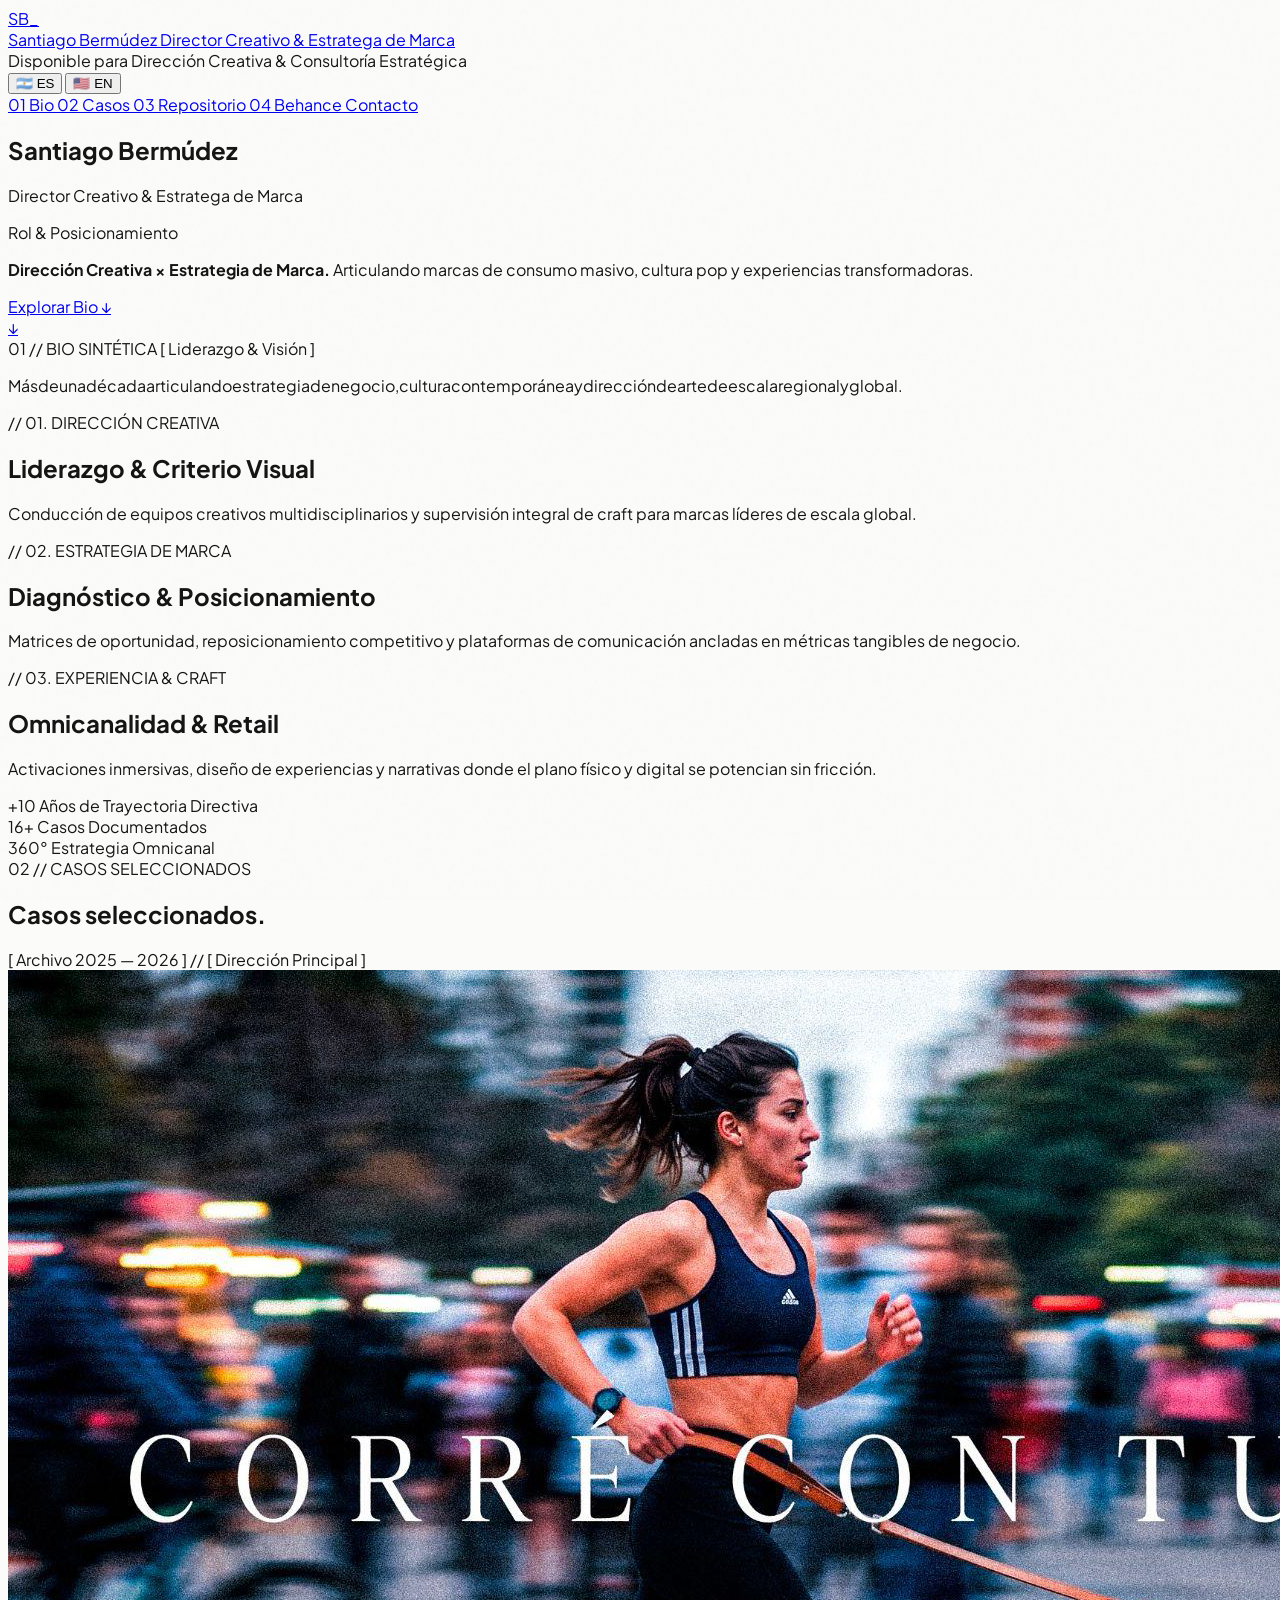
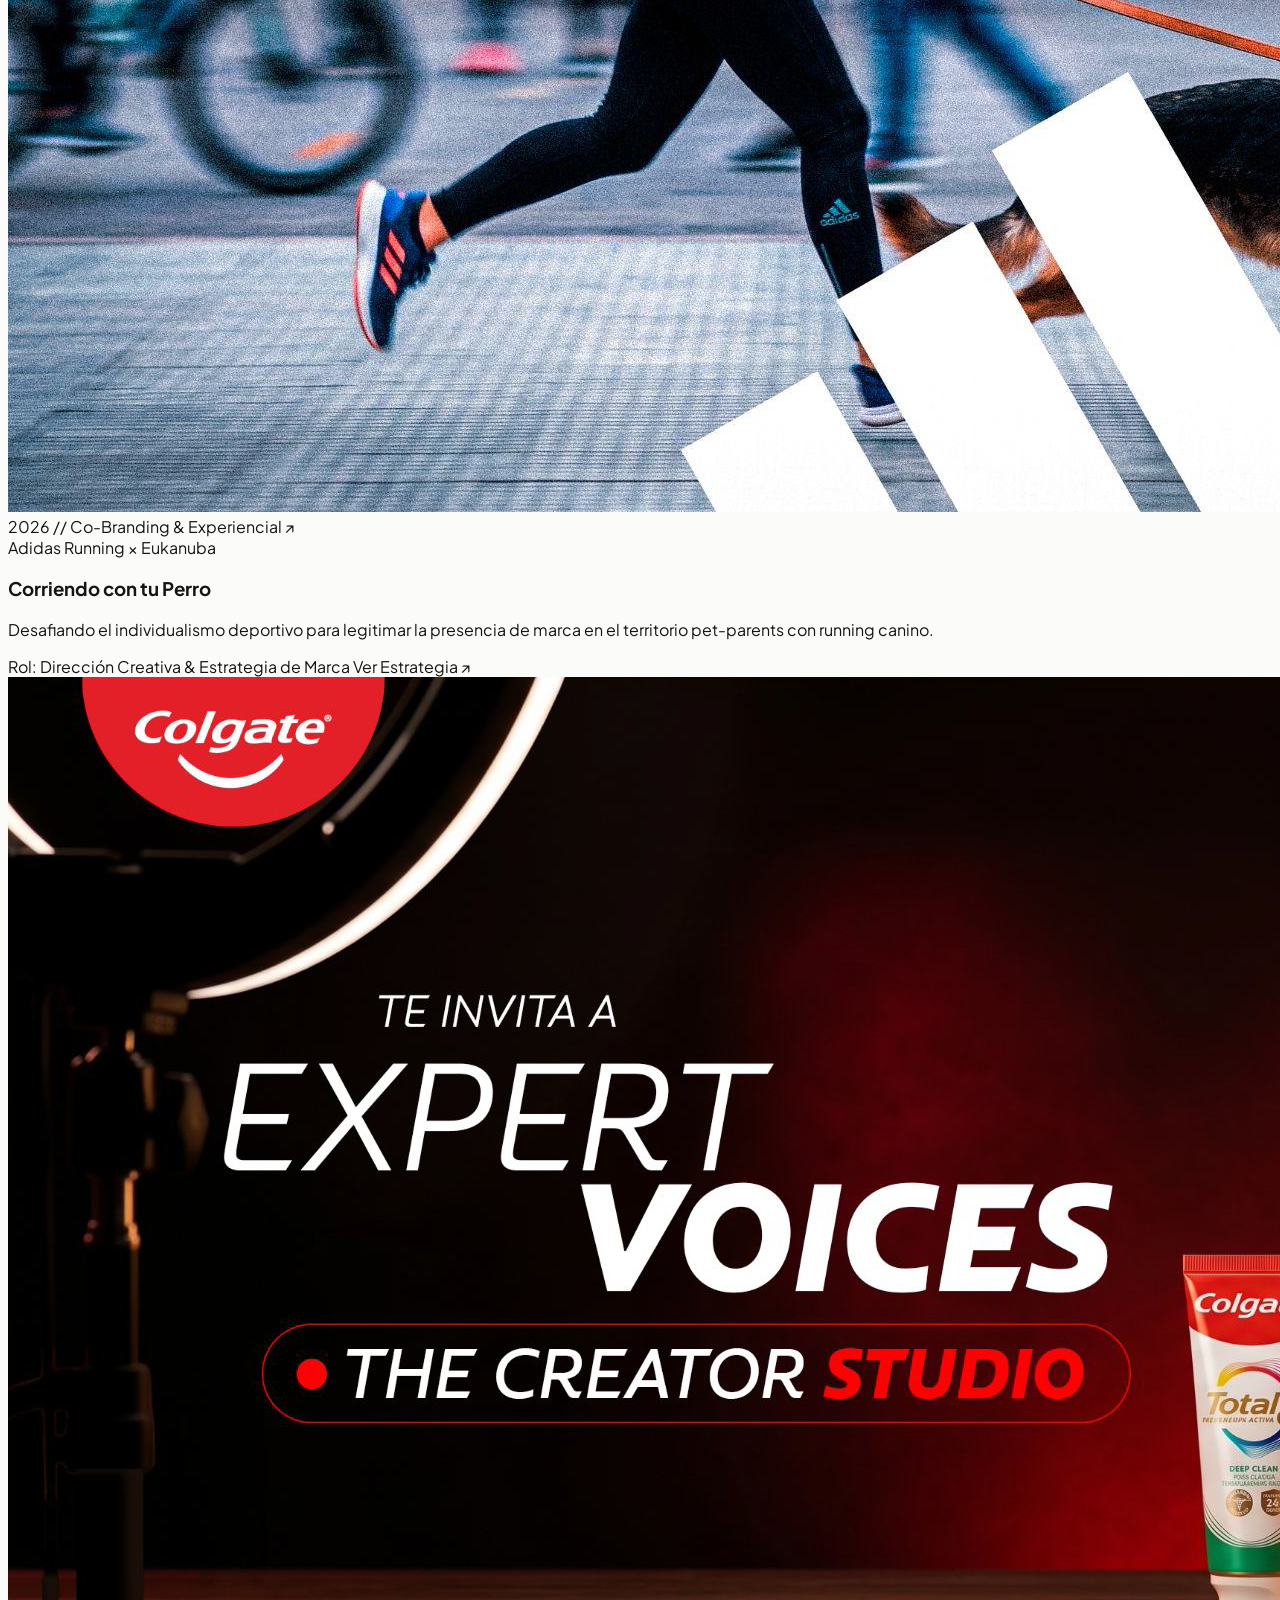
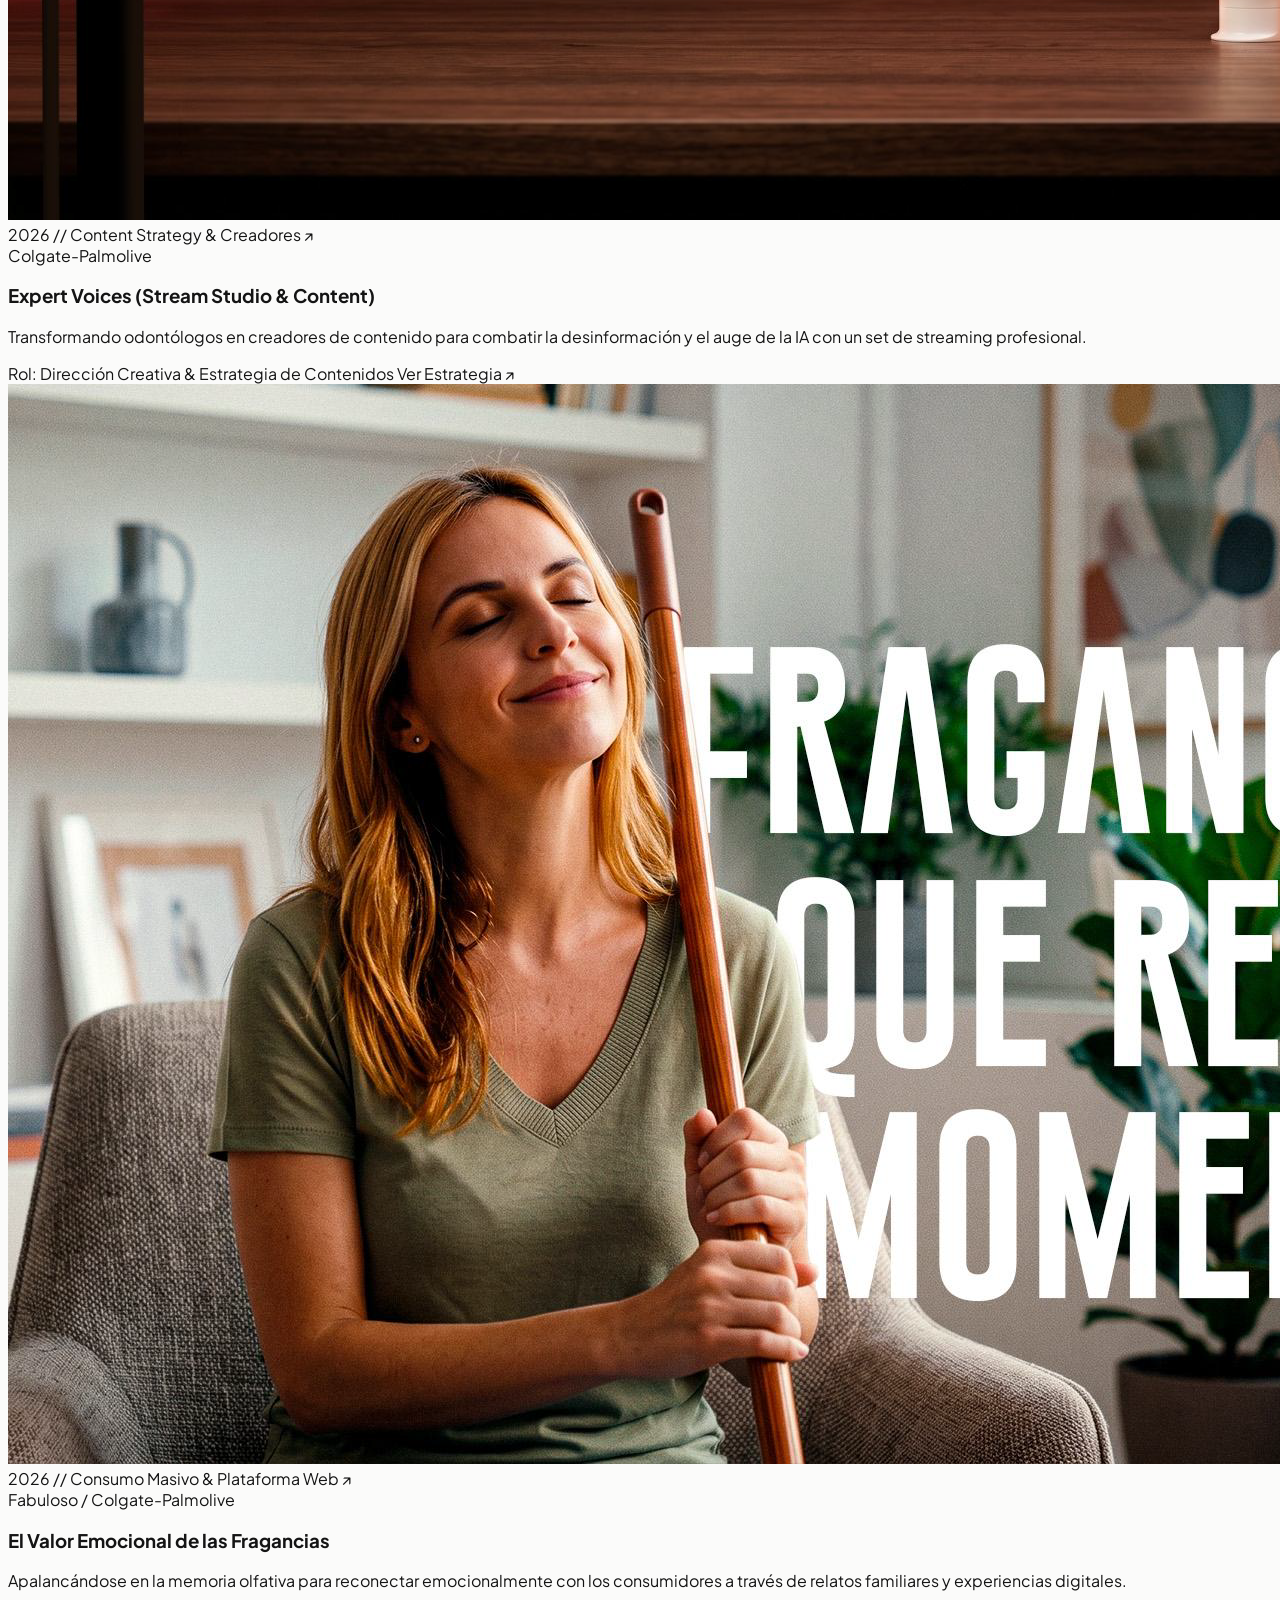
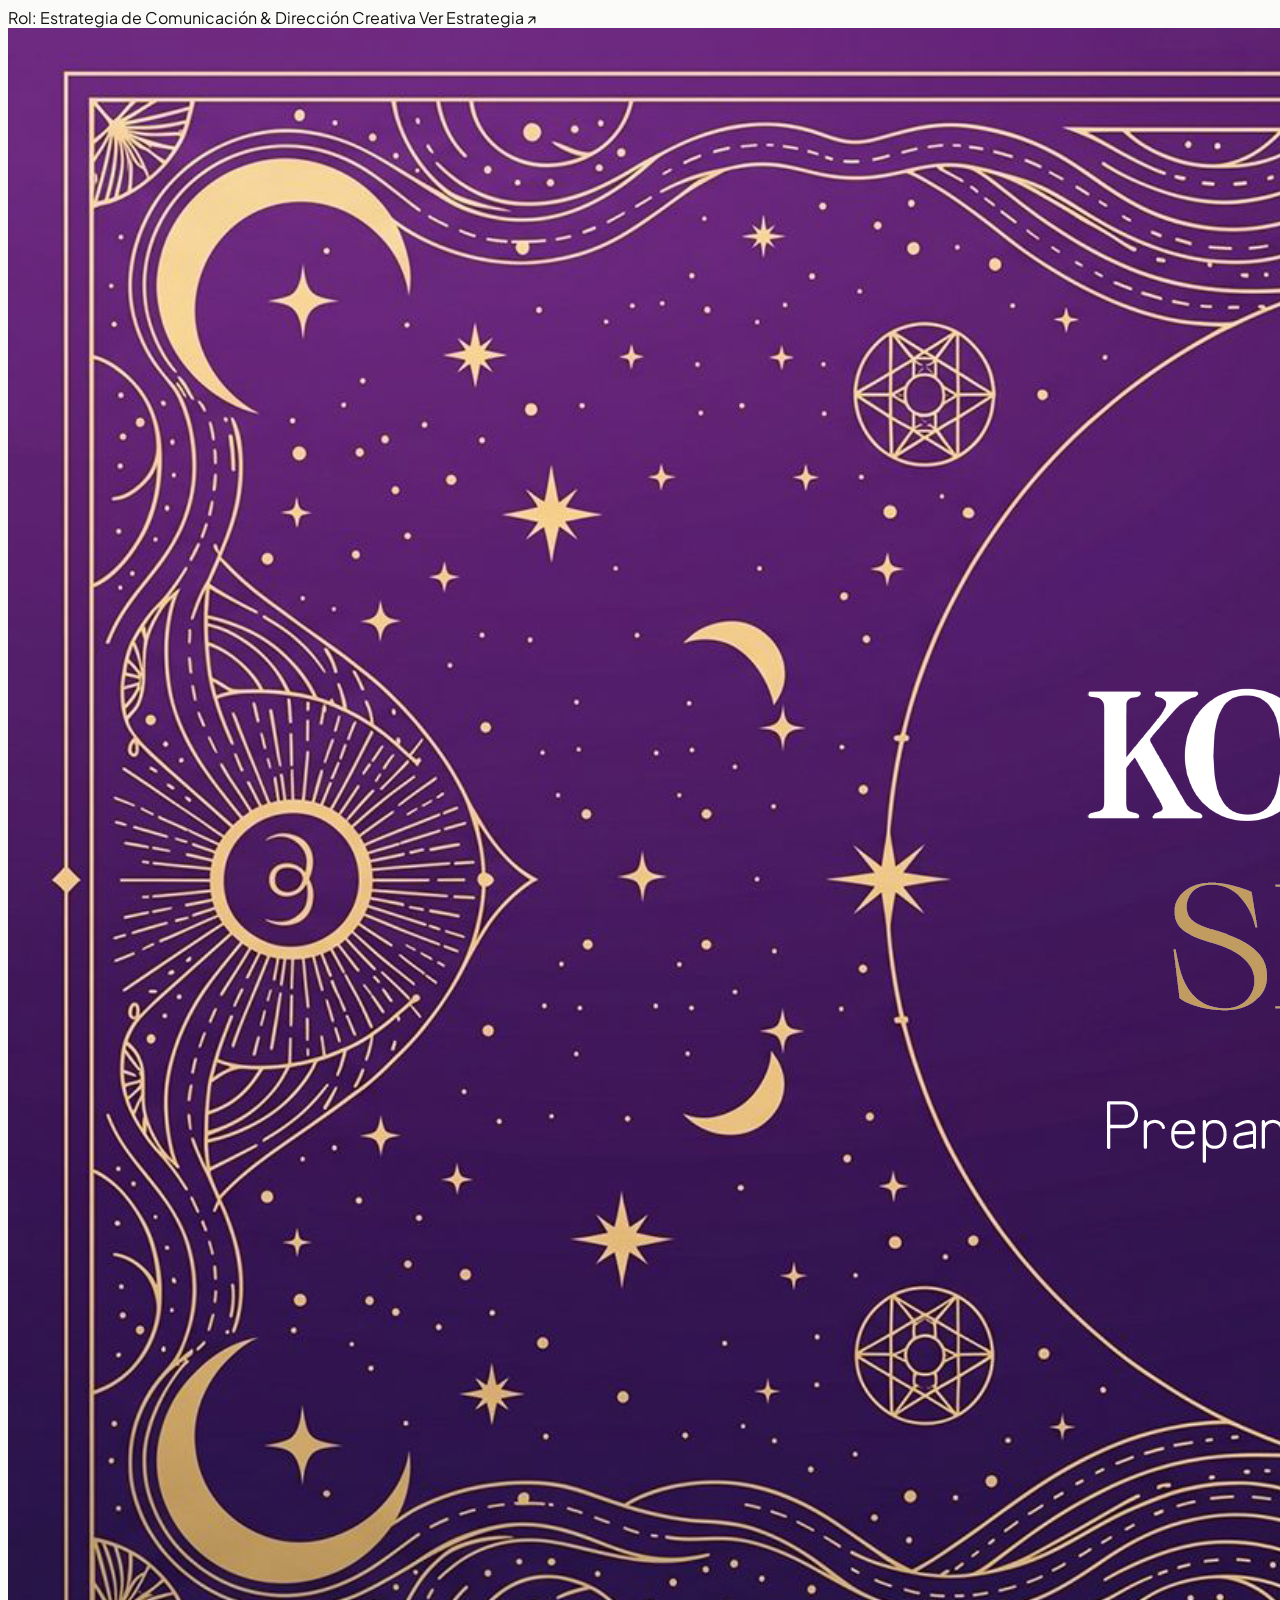
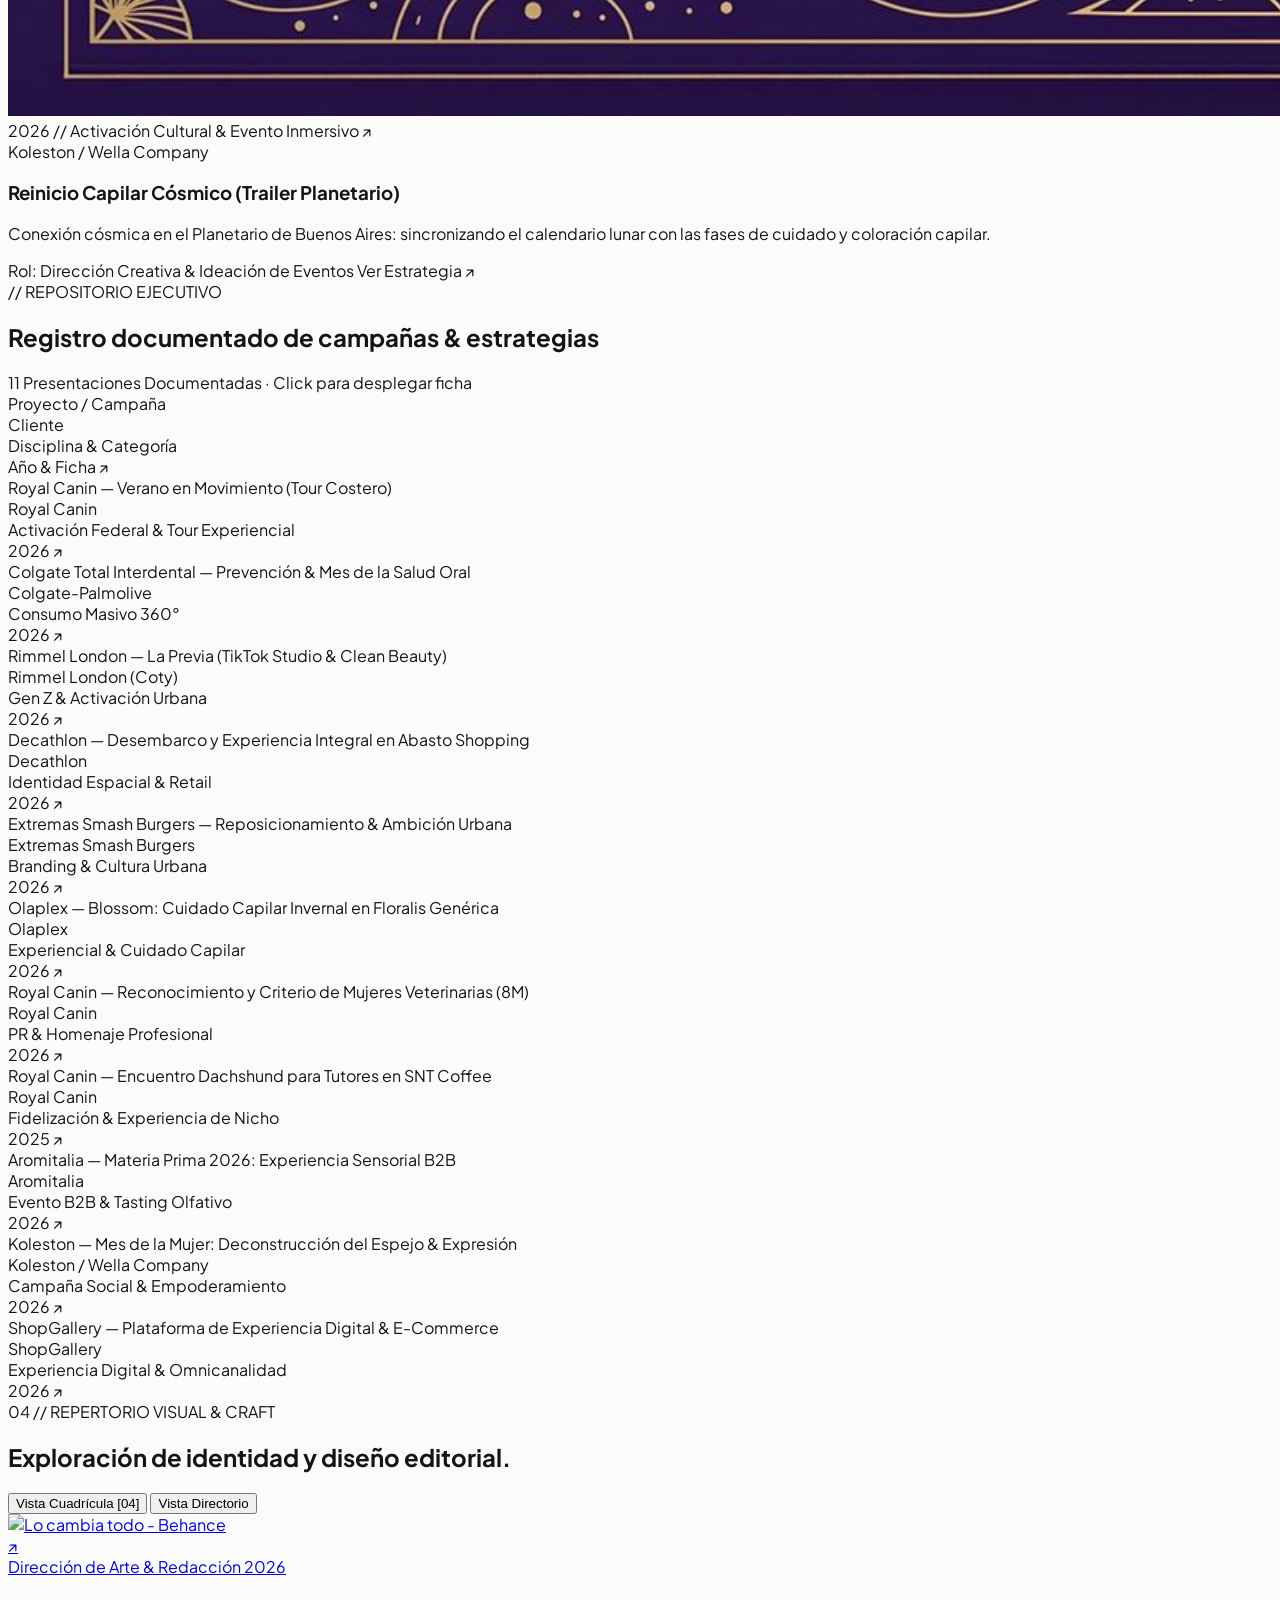
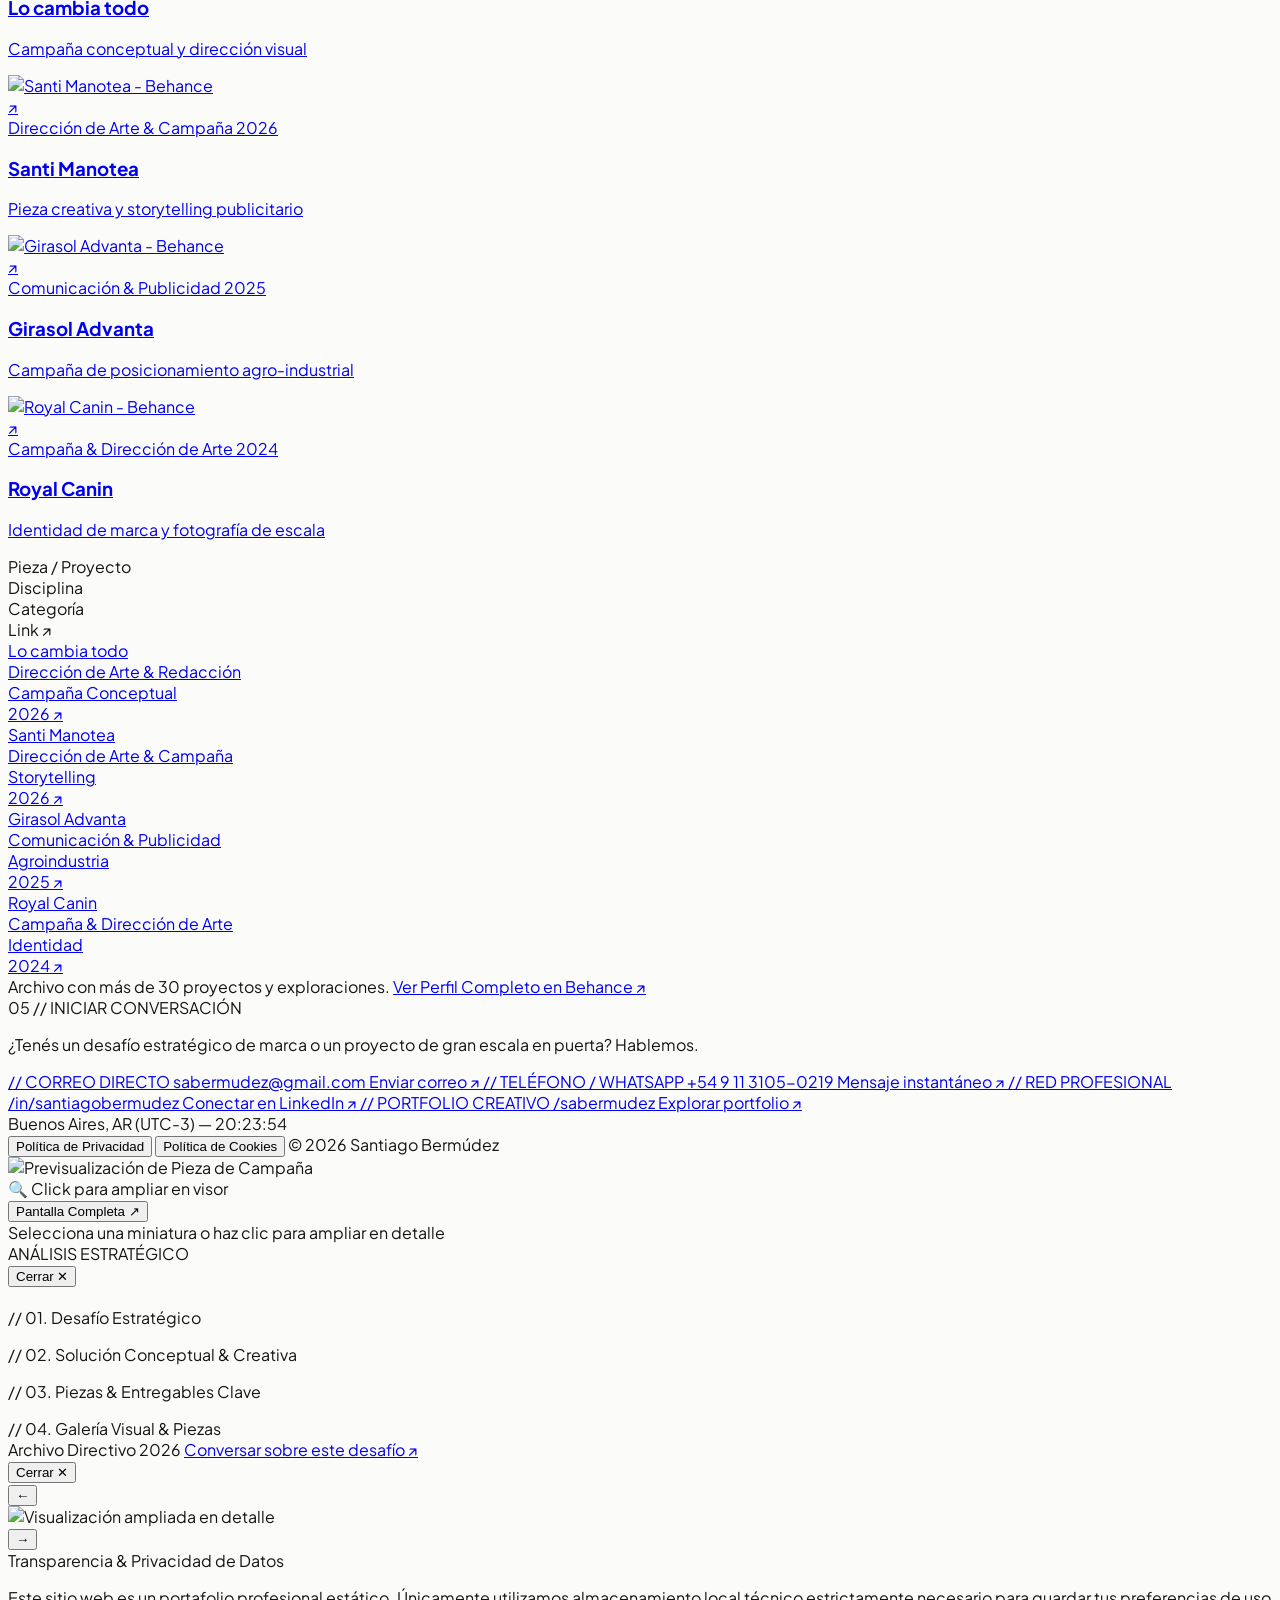
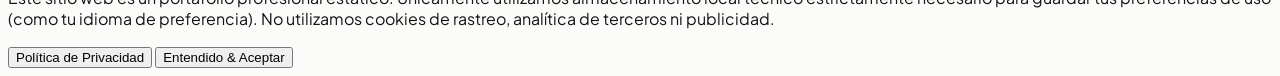
==== commit ca694746: "feat: complete portfolio refinement - 3D people full page, unignore assets, fix missing images & dra" ====
--- a/Portfolio/index.html
+++ b/Portfolio/index.html
@@ -181,13 +181,15 @@
       transform: translate(-50%, -50%) scale(1);
     }
 
-    /* Canvas 3D Hero */
+    /* Canvas 3D de Fondo Permanente en Toda la Página */
     #hero-canvas {
-      position: absolute;
-      inset: 0;
-      width: 100%;
-      height: 100%;
-      z-index: 1;
+      position: fixed;
+      top: 0;
+      left: 0;
+      width: 100vw;
+      height: 100vh;
+      z-index: 0;
+      pointer-events: none;
       outline: none;
     }
   </style>
@@ -285,22 +287,15 @@
       <!-- Canvas Three.js: Plaza urbana 3D completa con personitas y nombre central -->
       <canvas id="hero-canvas" aria-label="Plaza 3D interactiva"></canvas>
 
-      <!-- Metadatos Superiores del Hero -->
-      <div class="relative z-10 hero-fade pt-4 flex flex-wrap items-center justify-between gap-4 font-mono text-[11px] tracking-widest uppercase text-content-secondary border-b border-border/80 pb-4 pointer-events-none">
-        <div class="flex items-center gap-2">
-          <span class="inline-block w-1.5 h-1.5 rounded-full bg-accent"></span>
-          <span data-i18n="hero.metaLocation">[ Base: Buenos Aires // Alcance Global ]</span>
-        </div>
-        <div>
-          <span data-i18n="hero.metaRole">[ Actualidad: Director Creativo & Estratega de Marca ]</span>
-        </div>
-        <div class="hidden lg:block text-content-muted">
-          <span data-i18n="hero.metaArchive">// Archivo 2026</span>
-        </div>
-      </div>
-
-      <!-- Espacio Central Abierto: La plaza 3D respira como protagonista absoluta sin texto superpuesto -->
-      <div class="my-auto pointer-events-none select-none"></div>
+      <!-- Nombre Central de Gran Impacto (Palo Seco Editorial, sobre la plaza) -->
+      <div class="my-auto relative z-10 text-center pointer-events-none select-none py-10 md:py-20 hero-fade">
+        <h1 class="text-4xl sm:text-6xl md:text-8xl lg:text-9xl font-extrabold tracking-tighter uppercase text-content-primary">
+          Santiago Bermúdez
+        </h1>
+        <p class="font-mono text-xs sm:text-sm tracking-[0.22em] uppercase text-accent mt-3 md:mt-4 font-semibold">
+          Director Creativo & Estratega de Marca
+        </p>
+      </div>
 
       <!-- Cuadrícula Inferior: Posicionamiento & Indicador de Desplazamiento -->
       <div class="relative z-10 hero-fade grid grid-cols-1 md:grid-cols-12 gap-8 items-end border-t border-border/80 pt-6">
@@ -335,7 +330,7 @@
     <!-- =========================================================================
        SECCIÓN 02: BIO SINTÉTICA (EDITORIAL MINIMALISTA, AIRE & CREDENCIALES)
        ========================================================================= -->
-    <section id="bio" class="relative z-10 py-24 md:py-36 px-6 md:px-12 lg:px-20 max-w-[1720px] mx-auto border-t border-border bg-canvas">
+    <section id="bio" class="relative z-10 py-24 md:py-36 px-6 md:px-12 lg:px-20 max-w-[1720px] mx-auto border-t border-border bg-canvas/92 backdrop-blur-[2px]">
       
       <!-- Coordenadas & Encabezado -->
       <div class="flex items-center justify-between mb-14 md:mb-20 font-mono text-[11px] tracking-widest uppercase text-content-muted">
@@ -407,7 +402,7 @@
     <!-- =========================================================================
        SECCIÓN 03: CASOS SELECCIONADOS (VISUAL-FIRST, 4 PROYECTOS INSIGNIA)
        ========================================================================= -->
-    <section id="cases" class="relative z-10 py-24 md:py-36 px-6 md:px-12 lg:px-20 max-w-[1720px] mx-auto border-t border-border bg-canvas">
+    <section id="cases" class="relative z-10 py-24 md:py-36 px-6 md:px-12 lg:px-20 max-w-[1720px] mx-auto border-t border-border bg-canvas/92 backdrop-blur-[2px]">
       
       <!-- Encabezado de Sección -->
       <div class="flex flex-col md:flex-row md:items-end justify-between gap-6 mb-16 md:mb-24">
@@ -417,7 +412,7 @@
             <span data-i18n="cases.tag">02 // CASOS SELECCIONADOS</span>
           </div>
           <h2 data-i18n-html="cases.title" class="text-3xl sm:text-4xl md:text-5xl font-medium tracking-tight text-content-primary">
-            Criterio estratégico aplicado a <span class="font-bold text-content-primary">marcas de gran escala.</span>
+            Casos seleccionados.
           </h2>
         </div>
         <div class="font-mono text-xs text-content-muted flex items-center gap-4">
@@ -599,7 +594,7 @@
     <!-- =========================================================================
        SECCIÓN 04: REPOSITORIO EJECUTIVO (DIRECTORIO DE 11 PRESENTACIONES)
        ========================================================================= -->
-    <section id="repository" class="relative z-10 py-24 md:py-36 px-6 md:px-12 lg:px-20 max-w-[1720px] mx-auto border-t border-border bg-canvas">
+    <section id="repository" class="relative z-10 py-24 md:py-36 px-6 md:px-12 lg:px-20 max-w-[1720px] mx-auto border-t border-border bg-canvas/92 backdrop-blur-[2px]">
       
       <div class="flex flex-col sm:flex-row sm:items-baseline justify-between gap-4 mb-10">
         <div>
@@ -809,7 +804,7 @@
     <!-- =========================================================================
        SECCIÓN 05: BEHANCE SHOWCASE (CURATORÍA EDITORIAL & CRAFT)
        ========================================================================= -->
-    <section id="behance" class="relative z-10 py-24 md:py-36 px-6 md:px-12 lg:px-20 max-w-[1720px] mx-auto border-t border-border bg-canvas">
+    <section id="behance" class="relative z-10 py-24 md:py-36 px-6 md:px-12 lg:px-20 max-w-[1720px] mx-auto border-t border-border bg-canvas/92 backdrop-blur-[2px]">
       
       <!-- Encabezado con Botones de Alternancia de Vista -->
       <div class="flex flex-col md:flex-row md:items-end justify-between gap-6 mb-16 md:mb-20">
@@ -826,7 +821,7 @@
         <!-- Selector de Modo de Vista -->
         <div class="flex items-center gap-2 p-1.5 rounded-full bg-surface border border-border font-mono text-xs shadow-sm">
           <button id="view-grid-btn" data-i18n="repertoire.btnGrid" class="px-3.5 py-1.5 rounded-full bg-surface-elevated text-content-primary border border-border font-medium transition-all">
-            Vista Cuadrícula [06]
+            Vista Cuadrícula [04]
           </button>
           <button id="view-table-btn" data-i18n="repertoire.btnTable" class="px-3.5 py-1.5 rounded-full text-content-secondary hover:text-content-primary transition-all">
             Vista Directorio
@@ -835,7 +830,7 @@
       </div>
 
       <!-- VISTA 1: CUADRÍCULA -->
-      <div id="behance-grid-view" class="grid grid-cols-1 sm:grid-cols-2 lg:grid-cols-3 gap-6 md:gap-8">
+      <div id="behance-grid-view" class="grid grid-cols-1 sm:grid-cols-2 lg:grid-cols-4 gap-6 md:gap-8">
         
         <!-- Proyecto Behance 1: Lo cambia todo -->
         <a href="https://www.behance.net/gallery/250171841/Lo-cambia-todo" target="_blank" rel="noopener noreferrer" class="group block rounded-2xl overflow-hidden bg-surface border border-border hover:border-accent/40 shadow-sm transition-all duration-300">
@@ -909,42 +904,6 @@
           </div>
         </a>
 
-        <!-- Proyecto Behance 5: Ferring Pharma -->
-        <a href="https://www.behance.net/gallery/207925827/Ferring-pharma" target="_blank" rel="noopener noreferrer" class="group block rounded-2xl overflow-hidden bg-surface border border-border hover:border-accent/40 shadow-sm transition-all duration-300">
-          <div class="relative aspect-[4/3] overflow-hidden bg-surface-elevated">
-            <img src="https://mir-s3-cdn-cf.behance.net/projects/808/c5fa81207925827.Y3JvcCwzMjk4LDI1NzksMCw1MDA.png" alt="Ferring Pharma - Behance" class="w-full h-full object-cover group-hover:scale-105 transition-all duration-500" />
-            <div class="absolute top-4 right-4 w-8 h-8 rounded-full bg-white/90 backdrop-blur-sm border border-border flex items-center justify-center text-xs text-content-primary group-hover:bg-accent group-hover:text-white transition-colors shadow-sm">↗</div>
-          </div>
-          <div class="p-6">
-            <div class="flex items-center justify-between font-mono text-[10px] text-accent tracking-widest uppercase mb-2 font-medium">
-              <span>Salud & Comunicación Corporativa</span>
-              <span class="text-content-muted">2024</span>
-            </div>
-            <h3 class="text-lg font-bold text-content-primary group-hover:text-accent transition-colors">
-              Ferring Pharma
-            </h3>
-            <p class="text-xs font-mono text-content-secondary mt-1">Estrategia de comunicación y craft visual</p>
-          </div>
-        </a>
-
-        <!-- Proyecto Behance 6: Aromitalia Identidad -->
-        <a href="https://www.behance.net/gallery/206552943/Aromitalia" target="_blank" rel="noopener noreferrer" class="group block rounded-2xl overflow-hidden bg-surface border border-border hover:border-accent/40 shadow-sm transition-all duration-300">
-          <div class="relative aspect-[4/3] overflow-hidden bg-surface-elevated">
-            <img src="https://mir-s3-cdn-cf.behance.net/projects/808/046e7f206552943.Y3JvcCwxMDgwLDg0NCwwLDA.png" alt="Aromitalia - Behance" class="w-full h-full object-cover group-hover:scale-105 transition-all duration-500" />
-            <div class="absolute top-4 right-4 w-8 h-8 rounded-full bg-white/90 backdrop-blur-sm border border-border flex items-center justify-center text-xs text-content-primary group-hover:bg-accent group-hover:text-white transition-colors shadow-sm">↗</div>
-          </div>
-          <div class="p-6">
-            <div class="flex items-center justify-between font-mono text-[10px] text-accent tracking-widest uppercase mb-2 font-medium">
-              <span>Identidad & Packaging</span>
-              <span class="text-content-muted">2024</span>
-            </div>
-            <h3 class="text-lg font-bold text-content-primary group-hover:text-accent transition-colors">
-              Aromitalia
-            </h3>
-            <p class="text-xs font-mono text-content-secondary mt-1">Identidad de marca y packaging gastronómico</p>
-          </div>
-        </a>
-
       </div>
 
       <!-- VISTA 2: DIRECTORIO -->
@@ -1017,36 +976,6 @@
           </div>
         </a>
 
-        <a href="https://www.behance.net/gallery/207925827/Ferring-pharma" target="_blank" rel="noopener noreferrer" class="behance-table-row px-6 py-4.5 hover:bg-surface-elevated transition-colors grid grid-cols-12 gap-4 items-center group block" data-preview-img="https://mir-s3-cdn-cf.behance.net/projects/808/c5fa81207925827.Y3JvcCwzMjk4LDI1NzksMCw1MDA.png">
-          <div class="col-span-6 md:col-span-5 font-semibold text-base text-content-primary group-hover:text-accent transition-colors">
-            Ferring Pharma
-          </div>
-          <div class="col-span-3 hidden md:block font-mono text-xs text-content-secondary">
-            Salud & Comunicación Corporativa
-          </div>
-          <div class="col-span-3 hidden sm:block font-mono text-xs text-content-muted">
-            Corporativo
-          </div>
-          <div class="col-span-6 sm:col-span-3 md:col-span-1 text-right font-mono text-xs text-accent font-semibold">
-            2024 ↗
-          </div>
-        </a>
-
-        <a href="https://www.behance.net/gallery/206552943/Aromitalia" target="_blank" rel="noopener noreferrer" class="behance-table-row px-6 py-4.5 hover:bg-surface-elevated transition-colors grid grid-cols-12 gap-4 items-center group block" data-preview-img="https://mir-s3-cdn-cf.behance.net/projects/808/046e7f206552943.Y3JvcCwxMDgwLDg0NCwwLDA.png">
-          <div class="col-span-6 md:col-span-5 font-semibold text-base text-content-primary group-hover:text-accent transition-colors">
-            Aromitalia
-          </div>
-          <div class="col-span-3 hidden md:block font-mono text-xs text-content-secondary">
-            Identidad & Packaging
-          </div>
-          <div class="col-span-3 hidden sm:block font-mono text-xs text-content-muted">
-            Gastronomía
-          </div>
-          <div class="col-span-6 sm:col-span-3 md:col-span-1 text-right font-mono text-xs text-accent font-semibold">
-            2024 ↗
-          </div>
-        </a>
-
       </div>
 
       <!-- Pie de Sección Behance -->
@@ -1063,7 +992,7 @@
     <!-- =========================================================================
        SECCIÓN 06: CONTACTO & PIE DE PÁGINA (MINIMALISTA BLANCO)
        ========================================================================= -->
-    <footer id="contact" class="relative z-10 pt-24 md:pt-36 pb-16 px-6 md:px-12 lg:px-20 max-w-[1720px] mx-auto border-t border-border bg-canvas">
+    <footer id="contact" class="relative z-10 pt-24 md:pt-36 pb-16 px-6 md:px-12 lg:px-20 max-w-[1720px] mx-auto border-t border-border bg-canvas/92 backdrop-blur-[2px]">
       
       <!-- Encabezado de Contacto -->
       <div class="flex items-center gap-2 mb-8 font-mono text-[11px] tracking-widest uppercase text-accent font-medium">
@@ -1175,7 +1104,7 @@
   <!-- Panel Lateral del Drawer -->
   <aside 
     id="case-drawer" 
-    class="fixed top-0 right-0 bottom-0 w-full sm:w-[36rem] xl:w-[42rem] bg-surface border-l border-border z-50 transform translate-x-full transition-transform duration-500 ease-out flex flex-col shadow-2xl" 
+    class="fixed top-0 right-0 bottom-0 w-full sm:w-[36rem] xl:w-[42rem] bg-surface border-l border-border z-[60] transform translate-x-full transition-transform duration-500 ease-out flex flex-col shadow-2xl" 
     aria-hidden="true" 
     role="dialog" 
     aria-labelledby="drawer-title"
@@ -1239,7 +1168,7 @@
   <!-- =========================================================================
        LIGHTBOX / VISOR DE IMÁGENES A PANTALLA COMPLETA
        ========================================================================= -->
-  <div id="lightbox-modal" class="fixed inset-0 z-50 bg-black/90 backdrop-blur-md opacity-0 pointer-events-none transition-opacity duration-300 flex flex-col justify-between p-4 sm:p-8" role="dialog" aria-modal="true" aria-label="Visor a pantalla completa">
+  <div id="lightbox-modal" class="fixed inset-0 z-[70] bg-black/90 backdrop-blur-md opacity-0 pointer-events-none transition-opacity duration-300 flex flex-col justify-between p-4 sm:p-8" role="dialog" aria-modal="true" aria-label="Visor a pantalla completa">
     <div class="w-full flex items-center justify-between font-mono text-xs z-20">
       <div class="flex items-center gap-3">
         <span id="lightbox-counter" class="text-accent uppercase tracking-widest text-[11px] font-bold"></span>
@@ -1369,9 +1298,8 @@
 
       if (canvasEl && window.THREE) {
         let renderer, scene, camera;
-        let isHeroVisible = true;
         let people = [];
-        const numPeople = 38;
+        const numPeople = 52;
 
         const clothesColors = [
           0x1E1E20, // Dark Charcoal
@@ -1383,8 +1311,8 @@
         ];
 
         function initThree() {
-          const width = heroSection.clientWidth || window.innerWidth;
-          const height = heroSection.clientHeight || window.innerHeight;
+          const width = window.innerWidth;
+          const height = window.innerHeight;
 
           scene = new THREE.Scene();
           scene.background = new THREE.Color(0xFBFBFA);
@@ -1672,7 +1600,7 @@
               );
               person.mesh.lookAt(center.x, 0, center.z);
             } else {
-              const radius = 5.8 + Math.random() * 9.5;
+              const radius = 5.2 + Math.random() * 15.5;
               const angle = Math.random() * Math.PI * 2;
               person.mesh.position.set(Math.cos(angle) * radius, 0, Math.sin(angle) * radius);
               setNewTarget(person);
@@ -1695,48 +1623,38 @@
 
         // Responsividad en Resize
         function onResize() {
-          if (!renderer || !camera || !heroSection) return;
-          const w = heroSection.clientWidth || window.innerWidth;
-          const h = heroSection.clientHeight || window.innerHeight;
+          if (!renderer || !camera) return;
+          const w = window.innerWidth;
+          const h = window.innerHeight;
           camera.aspect = w / h;
           camera.updateProjectionMatrix();
           renderer.setSize(w, h);
         }
         window.addEventListener('resize', onResize);
 
-        // Optimización de Recursos: Pausa cuando el Hero no está en pantalla
-        const observer = new IntersectionObserver((entries) => {
-          entries.forEach(entry => {
-            isHeroVisible = entry.isIntersecting;
-          });
-        }, { threshold: 0.05 });
-        observer.observe(heroSection);
-
-        document.addEventListener('visibilitychange', () => {
-          if (document.hidden) {
-            isHeroVisible = false;
-          } else {
-            const rect = heroSection.getBoundingClientRect();
-            isHeroVisible = rect.bottom > 0 && rect.top < window.innerHeight;
-          }
-        });
-
-        // Bucle de Animación a 60 FPS (Pausado y Elegante)
+        // Bucle de Animación Continuo en Toda la Página (Pausado y Elegante)
         const clock = new THREE.Clock();
 
         function animate() {
           requestAnimationFrame(animate);
-          if (!isHeroVisible) return;
+          if (document.hidden) return;
 
           const delta = clock.getDelta();
           const time = clock.getElapsedTime();
 
-          // Movimiento sutil de cámara con inercia
+          // Parallax de cámara orgánico con inercia y scroll suave de la página
+          const scrollY = window.pageYOffset || document.documentElement.scrollTop;
+          const maxScroll = (document.documentElement.scrollHeight - window.innerHeight) || 1;
+          const scrollRatio = scrollY / maxScroll;
+
           const camTargetX = 18 + mouseX * 2.2 + Math.sin(time * 0.12) * 0.6;
-          const camTargetZ = 22 + mouseY * 1.8 + Math.cos(time * 0.1) * 0.6;
-          camera.position.x += (camTargetX - camera.position.x) * 0.03;
-          camera.position.z += (camTargetZ - camera.position.z) * 0.03;
-          camera.lookAt(0, 0.7, 0);
+          const camTargetY = 20 - scrollRatio * 5.5;
+          const camTargetZ = 22 + mouseY * 1.8 + Math.cos(time * 0.1) * 0.6 + scrollRatio * 7;
+
+          camera.position.x += (camTargetX - camera.position.x) * 0.035;
+          camera.position.y += (camTargetY - camera.position.y) * 0.035;
+          camera.position.z += (camTargetZ - camera.position.z) * 0.035;
+          camera.lookAt(0, 0.7 - scrollRatio * 1.8, 0);
 
           // Micro-movimiento lento y sereno de las personas
           people.forEach((p, idx) => {
@@ -1912,15 +1830,14 @@
             'Banco de guiones y cápsulas de respuesta rápida a tendencias virales'
           ],
           galleryImages: [
+            './Proyectos/Colgate Expert Voices/Portada.png',
             './Proyectos/Colgate Expert Voices/1.png',
             './Proyectos/Colgate Expert Voices/2.png',
             './Proyectos/Colgate Expert Voices/3.png',
             './Proyectos/Colgate Expert Voices/4.png',
             './Proyectos/Colgate Expert Voices/5.png',
             './Proyectos/Colgate Expert Voices/6.png',
-            './Proyectos/Colgate Expert Voices/7.png',
-            './Proyectos/Colgate Expert Voices/8.png',
-            './Proyectos/Colgate Expert Voices/9.png'
+            './Proyectos/Colgate Expert Voices/7.png'
           ]
         },
         'case-fabuloso': {
@@ -1938,6 +1855,7 @@
             'Guía de contenido para creadores de estilo de vida y hogar'
           ],
           galleryImages: [
+            './Proyectos/Fabuloso/Portada.png',
             './Proyectos/Fabuloso/1.png',
             './Proyectos/Fabuloso/2.png',
             './Proyectos/Fabuloso/3.png',
@@ -1946,8 +1864,7 @@
             './Proyectos/Fabuloso/6.png',
             './Proyectos/Fabuloso/7.png',
             './Proyectos/Fabuloso/8.png',
-            './Proyectos/Fabuloso/9.png',
-            './Proyectos/Fabuloso/10.png'
+            './Proyectos/Fabuloso/9.png'
           ]
         },
         'case-koleston-trailer': {
@@ -1965,10 +1882,10 @@
             'Estrategia de amplificación PR con creadores de belleza y lifestyle'
           ],
           galleryImages: [
+            './Proyectos/Koleston Trailer/Portada.png',
             './Proyectos/Koleston Trailer/1.png',
             './Proyectos/Koleston Trailer/2.png',
-            './Proyectos/Koleston Trailer/3.png',
-            './Proyectos/Koleston Trailer/4.png'
+            './Proyectos/Koleston Trailer/3.png'
           ]
         },
         'case-rc-verano': {
@@ -1980,7 +1897,14 @@
           challenge: 'Llevar la prescripción nutricional veterinaria a los centros turísticos veraniegos con calidez y cercanía con tutores de mascotas.',
           solution: 'Tour costero con estaciones móviles de hidratación, pesaje guiado por veterinarios y juegos de estimulación cognitiva en playas pet-friendly de la Costa Atlántica.',
           pieces: ['Módulos móviles de atención veterinaria', 'Guía de hidratación estival', 'Contenido geolocalizado en redes'],
-          galleryImages: ['./Proyectos/Royal Canin Verano/Portada.png']
+          galleryImages: [
+            './Proyectos/Royal Canin Verano/Portada.png',
+            './Proyectos/Royal Canin Verano/1.png',
+            './Proyectos/Royal Canin Verano/2.png',
+            './Proyectos/Royal Canin Verano/3.png',
+            './Proyectos/Royal Canin Verano/4.png',
+            './Proyectos/Royal Canin Verano/5.png'
+          ]
         },
         'case-colgate-interdental': {
           client: 'Colgate-Palmolive',
@@ -1991,7 +1915,11 @@
           challenge: 'Aumentar el uso habitual del hilo e higiene interdental en el mercado masivo latinoamericano.',
           solution: 'Campaña didáctica y lúdica bajo el lema del "Espacio Invisible", mostrando los micro-territorios que el cepillado normal no alcanza.',
           pieces: ['Spots televisivos y digitales', 'Material educativo para consultorios', 'Activación en puntos de venta'],
-          galleryImages: ['./Proyectos/Colgate Expert Voices/1.png']
+          galleryImages: [
+            './Proyectos/Colgate Expert Voices/Portada.png',
+            './Proyectos/Colgate Expert Voices/1.png',
+            './Proyectos/Colgate Expert Voices/2.png'
+          ]
         },
         'case-rimmel-previa': {
           client: 'Rimmel London (Coty)',
@@ -2002,7 +1930,14 @@
           challenge: 'Reconectar con la audiencia de 18 a 24 años en el momento cumbre de su fin de semana: el ritual de arreglo colectivo.',
           solution: 'Pop-up Beauty Bar en Palermo Soho con iluminación pro y creadoras de TikTok liderando sesiones de maquillaje rápido y cruelty-free.',
           pieces: ['Pop-up Beauty Bar experiencial', 'Filtros interactivos de Realidad Aumentada', 'Challenges en TikTok con microinfluencers'],
-          galleryImages: ['./Proyectos/Rimmel/Portada.png']
+          galleryImages: [
+            './Proyectos/Rimmel/Portada.png',
+            './Proyectos/Rimmel/1.png',
+            './Proyectos/Rimmel/2.png',
+            './Proyectos/Rimmel/3.png',
+            './Proyectos/Rimmel/4.png',
+            './Proyectos/Rimmel/5.png'
+          ]
         },
         'case-decathlon-abasto': {
           client: 'Decathlon',
@@ -2013,7 +1948,11 @@
           challenge: 'Crear expectativa masiva y tráfico hacia la apertura del flagship store en uno de los centros comerciales más concurridos de Argentina.',
           solution: 'Intervención de la plaza central del shopping con canchas de micro-deportes y estaciones de prueba de equipamiento.',
           pieces: ['Diseño de fachada temporal y señalética', 'Mini-canchas interactivas', 'Campaña de vía pública y digital'],
-          galleryImages: ['./Proyectos/Extremas/Portada.png']
+          galleryImages: [
+            './Proyectos/Extremas/Portada.png',
+            './Proyectos/Extremas/1.png',
+            './Proyectos/Extremas/2.png'
+          ]
         },
         'case-extremas-burgers': {
           client: 'Extremas Smash Burgers',
@@ -2024,7 +1963,12 @@
           challenge: 'Diferenciar a una cadena emergente en el mercado saturado de smash burgers porteñas.',
           solution: 'Identidad cruda, tipografía display brutalista y packaging inspirado en fanzines de skate y cultura callejera.',
           pieces: ['Manual de identidad visual y tipográfica', 'Packaging sustentable serigrafiado', 'Estrategia de redes sociales'],
-          galleryImages: ['./Proyectos/Extremas/Portada.png']
+          galleryImages: [
+            './Proyectos/Extremas/Portada.png',
+            './Proyectos/Extremas/1.png',
+            './Proyectos/Extremas/2.png',
+            './Proyectos/Extremas/3.png'
+          ]
         },
         'case-olaplex-blossom': {
           client: 'Olaplex',
@@ -2035,7 +1979,11 @@
           challenge: 'Posicionar la línea de reparación capilar ante los daños del invierno en un evento exclusivo para estilistas y prensa.',
           solution: 'Cena sensorial y pasarela de tendencias capilares junto a la emblemática escultura metálica Floralis Genérica en Recoleta.',
           pieces: ['Diseño de escenografía e iluminación floral', 'Kit de prensa premium', 'Registro audiovisual cinematográfico'],
-          galleryImages: ['./Proyectos/Koleston Trailer/1.png']
+          galleryImages: [
+            './Proyectos/Koleston Trailer/Portada.png',
+            './Proyectos/Koleston Trailer/1.png',
+            './Proyectos/Koleston Trailer/2.png'
+          ]
         },
         'case-rc-mujeres-vet': {
           client: 'Royal Canin',
@@ -2046,7 +1994,11 @@
           challenge: 'Rendir homenaje genuino a las profesionales que representan más del 70% de la medicina veterinaria moderna.',
           solution: 'Serie documental de micro-historias que retratan la precisión quirúrgica, investigación científica y empatía en quirófanos.',
           pieces: ['Mini-documental de 3 episodios', 'Libro editorial conmemorativo', 'Campaña digital en LinkedIn y revistas médicas'],
-          galleryImages: ['./Proyectos/Royal Canin Verano/Portada.png']
+          galleryImages: [
+            './Proyectos/Royal Canin Verano/Portada.png',
+            './Proyectos/Royal Canin Verano/6.png',
+            './Proyectos/Royal Canin Verano/7.png'
+          ]
         },
         'case-rc-salchi': {
           client: 'Royal Canin',
@@ -2057,7 +2009,11 @@
           challenge: 'Presentar la fórmula nutricional específica para razas de columna elongada a tutores exigentes.',
           solution: 'Café temático con rampas especiales, asesoría de postura canina y degustación personalizada en un café de especialidad pet-friendly.',
           pieces: ['Ambientación del espacio y señalética ergonómica canina', 'Kits personalizados por peso y edad', 'Cobertura en redes sociales'],
-          galleryImages: ['./Proyectos/Royal Canin Verano/Portada.png']
+          galleryImages: [
+            './Proyectos/Royal Canin Verano/Portada.png',
+            './Proyectos/Royal Canin Verano/8.png',
+            './Proyectos/Royal Canin Verano/9.png'
+          ]
         },
         'case-aromitalia-materia': {
           client: 'Aromitalia',
@@ -2068,7 +2024,13 @@
           challenge: 'Presentar insumos de pastelería y heladería italiana premium a maestros heladeros de la región.',
           solution: 'Galería de aromas a ciegas donde los asistentes descubren el origen de vainillas, pistachos y avellanas antes de degustar.',
           pieces: ['Campanas de cata olfativa', 'Catálogo técnico editorial de materias primas', 'Video corporativo de procedencia'],
-          galleryImages: ['./Proyectos/Aromitalia/Portada.png']
+          galleryImages: [
+            './Proyectos/Aromitalia/Portada.png',
+            './Proyectos/Aromitalia/1.png',
+            './Proyectos/Aromitalia/2.png',
+            './Proyectos/Aromitalia/3.png',
+            './Proyectos/Aromitalia/4.png'
+          ]
         },
         'case-koleston-8m': {
           client: 'Koleston / Wella Company',
@@ -2079,7 +2041,11 @@
           challenge: 'Abordar el Día Internacional de la Mujer desde la belleza sin caer en clichés comerciales superficiales.',
           solution: 'El color como decisión íntima de autonomía y reinvención personal, a través de testimonios de mujeres de distintas edades.',
           pieces: ['Spots testimoniales sin retoque digital', 'Instalación interactiva de espejos sin distorsión', 'Manifiesto impreso'],
-          galleryImages: ['./Proyectos/Koleston Mes de la Mujer/Portada.png']
+          galleryImages: [
+            './Proyectos/Koleston Mes de la Mujer/Portada.png',
+            './Proyectos/Koleston Trailer/1.png',
+            './Proyectos/Koleston Trailer/2.png'
+          ]
         },
         'case-shopgallery': {
           client: 'ShopGallery',
@@ -2090,7 +2056,12 @@
           challenge: 'Unificar las tiendas duty-free aeroportuarias con una experiencia de compra anticipada sin estrés.',
           solution: 'Diseño de interfaz con retiro rápido en puerta de embarque y catálogo editorial de marcas de lujo.',
           pieces: ['Arquitectura de información y diseño UI/UX', 'Guía de estilo y sistema de diseño', 'Campaña en terminales aéreas'],
-          galleryImages: ['./Proyectos/ShopGallery/Portada.png']
+          galleryImages: [
+            './Proyectos/ShopGallery/Portada.png',
+            './Proyectos/ShopGallery/assets/momentos1.png',
+            './Proyectos/ShopGallery/assets/momentos2.png',
+            './Proyectos/ShopGallery/assets/momentos3.png'
+          ]
         }
       };
 
@@ -2188,6 +2159,8 @@
         }
 
         drawer.classList.remove('translate-x-full');
+        const drawerScroll = drawer.querySelector('.overflow-y-auto');
+        if (drawerScroll) drawerScroll.scrollTop = 0;
         drawerBackdrop.classList.remove('opacity-0', 'pointer-events-none');
         drawerBackdrop.classList.add('opacity-100', 'pointer-events-auto');
         document.body.classList.add('overflow-hidden');
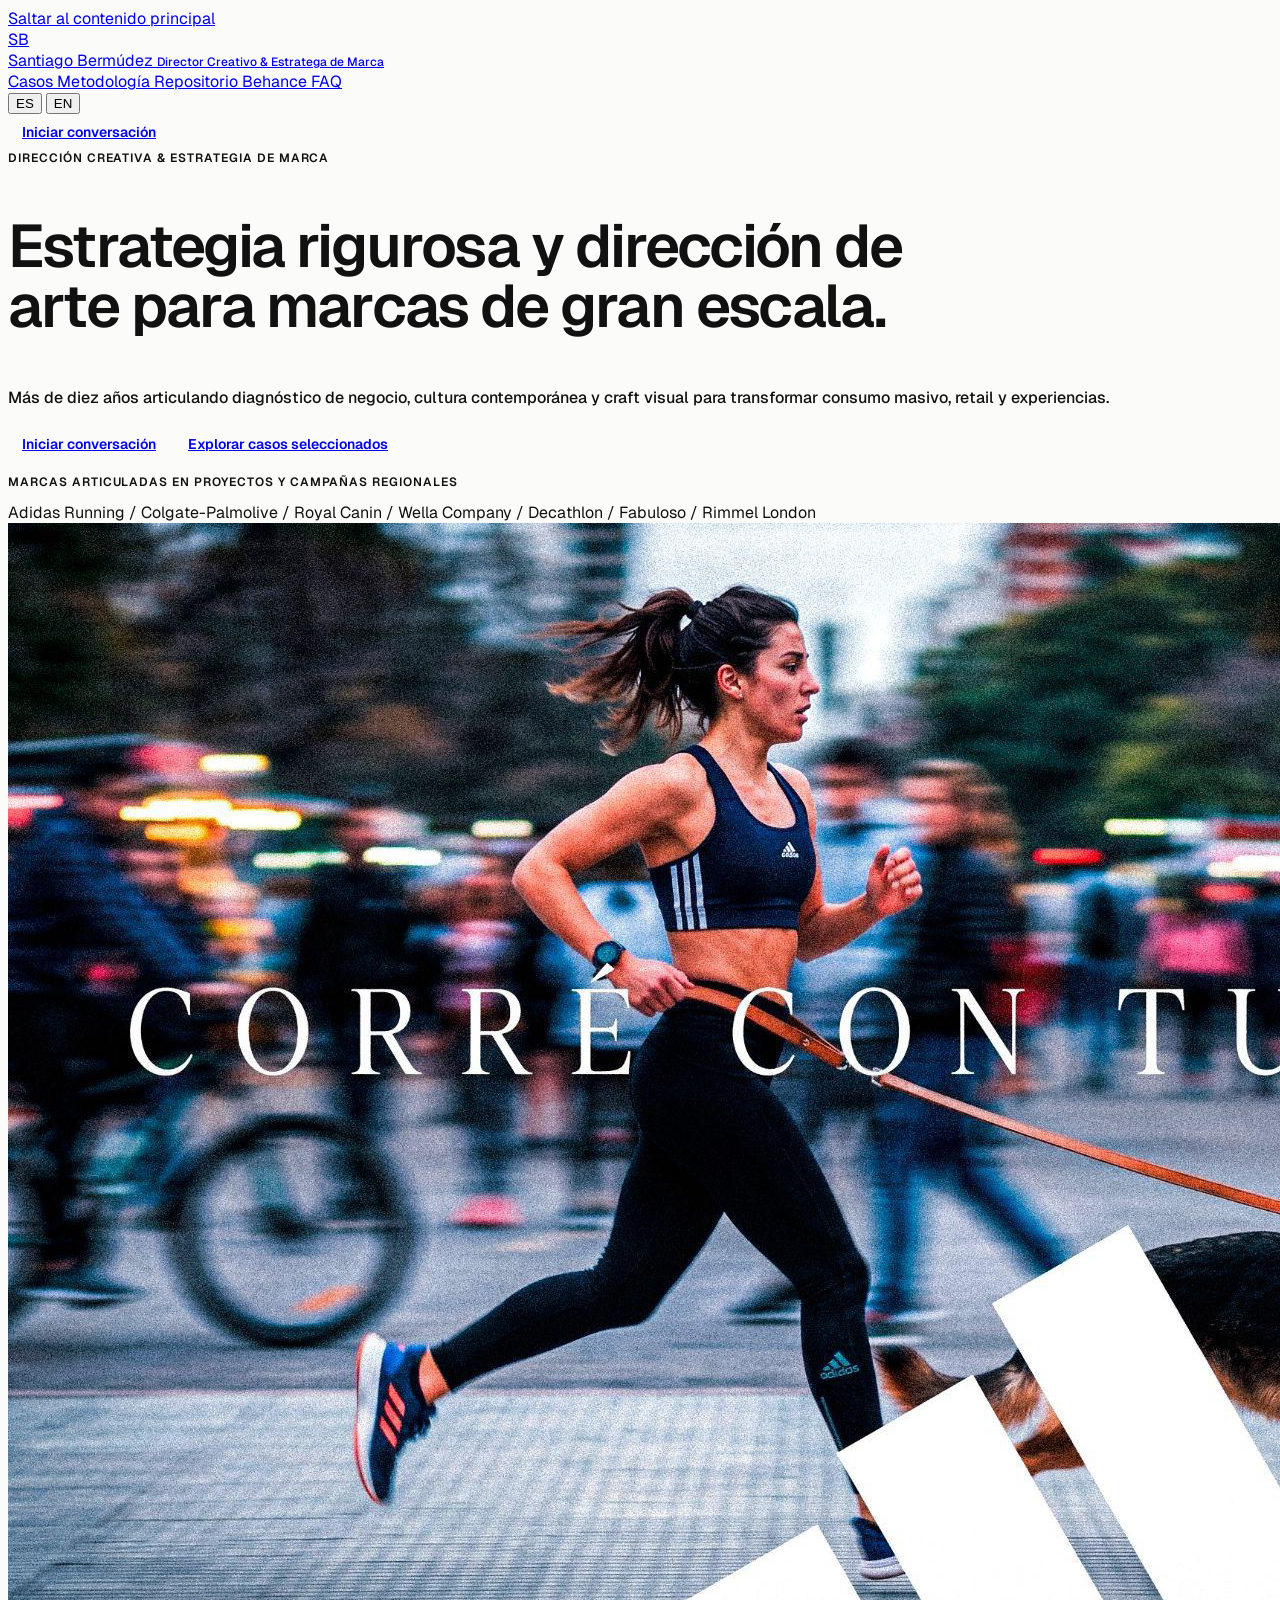
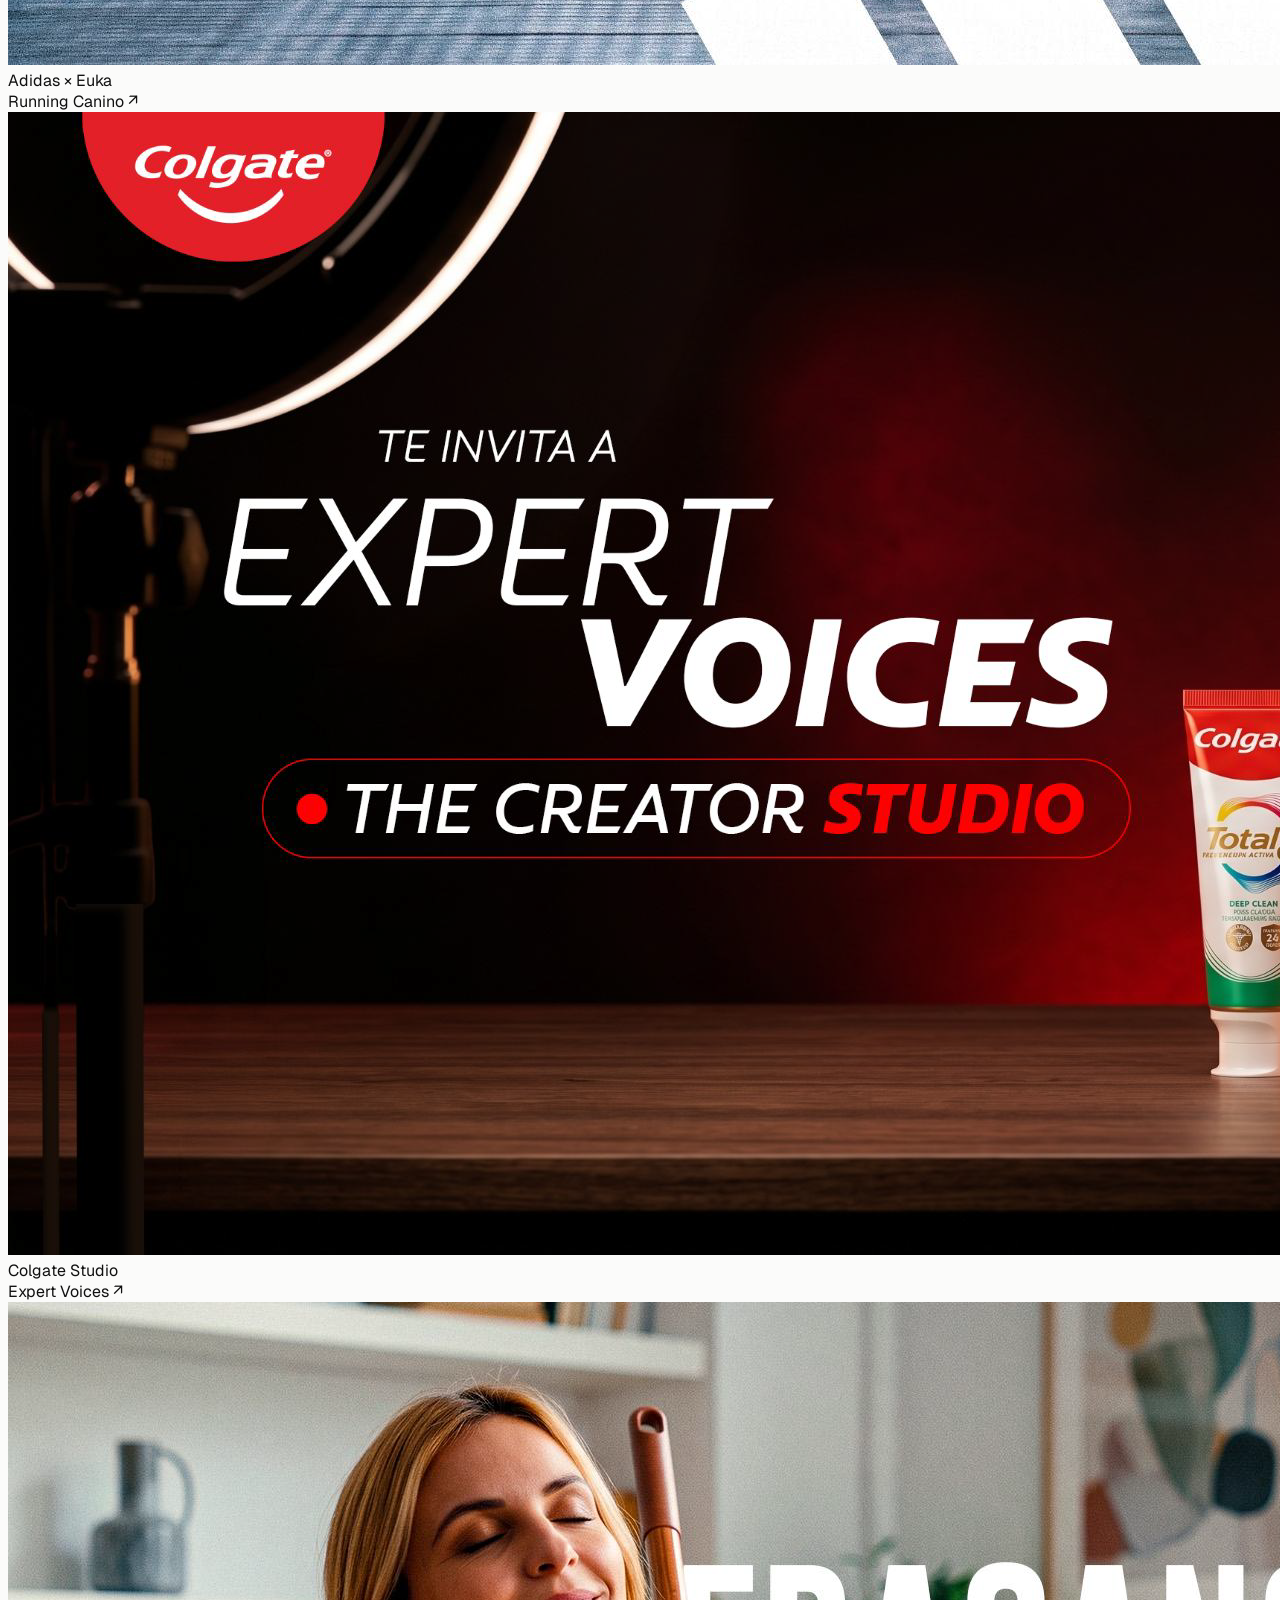
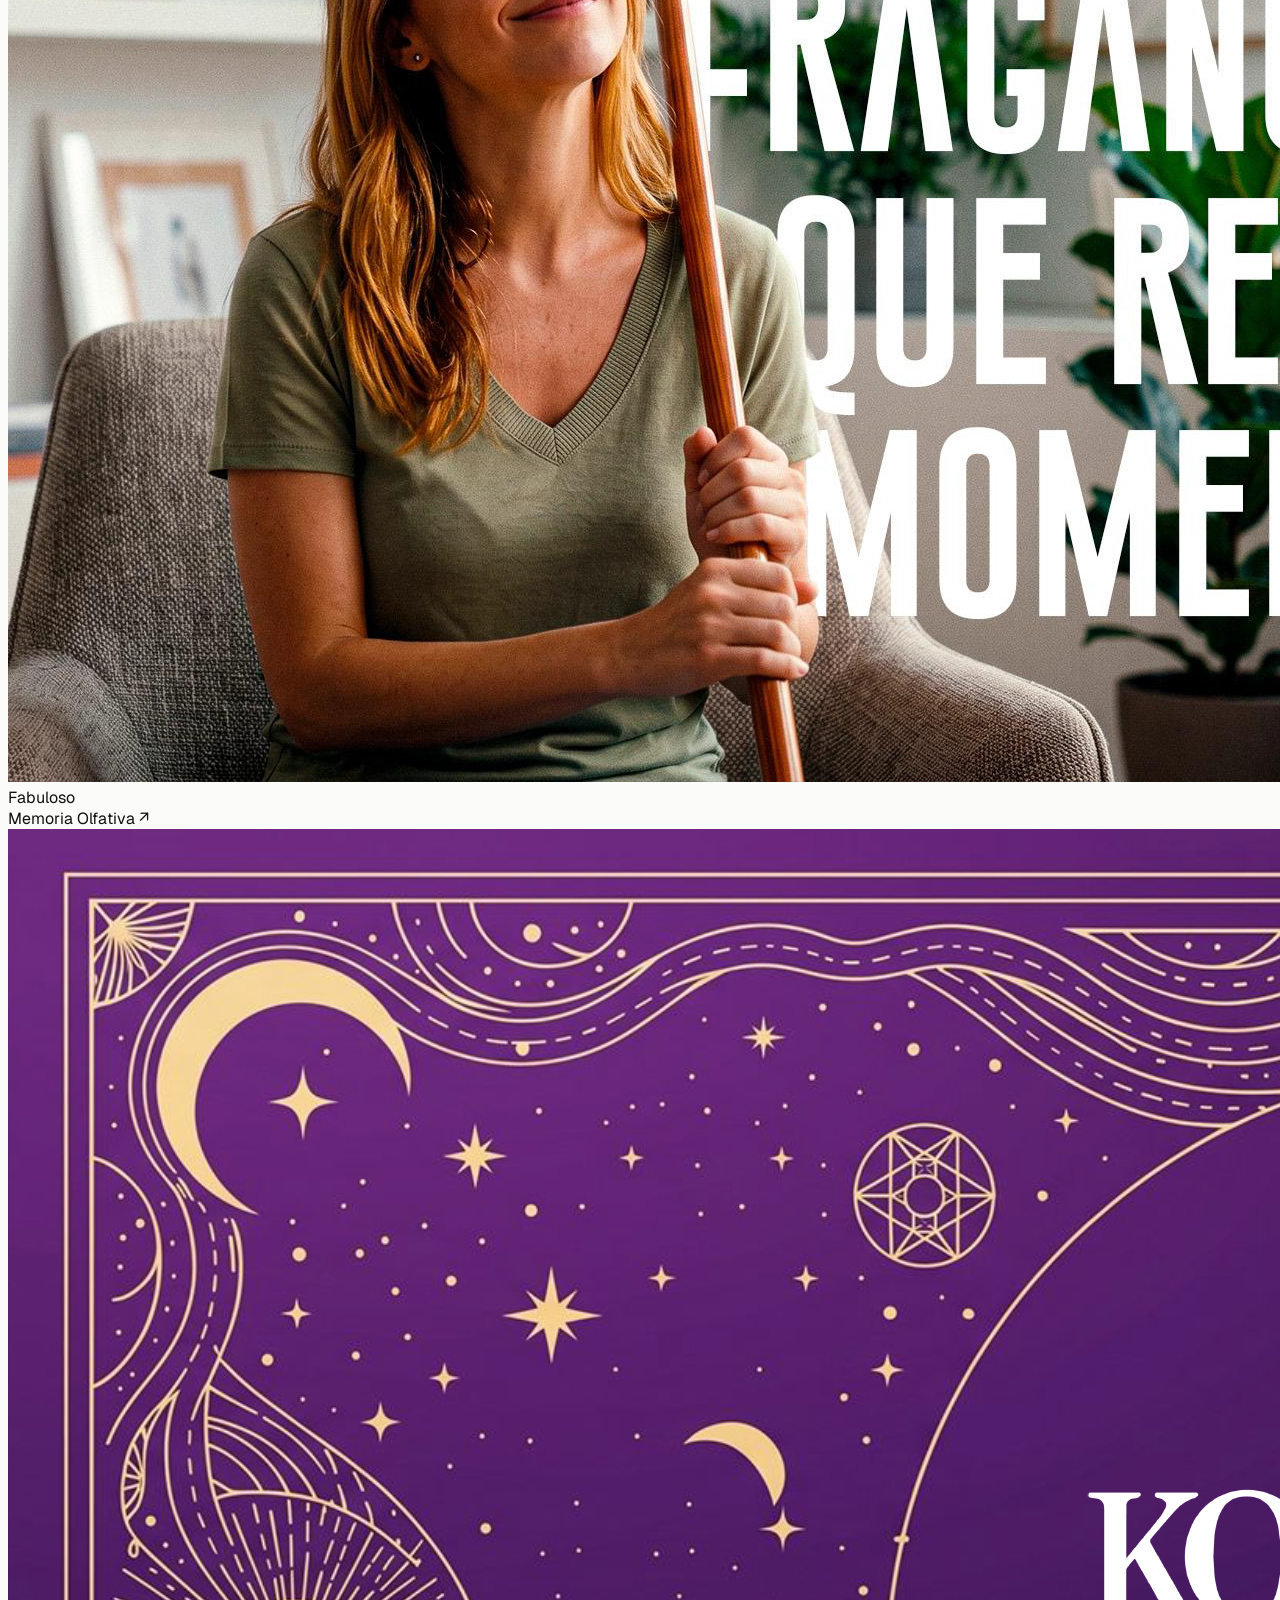
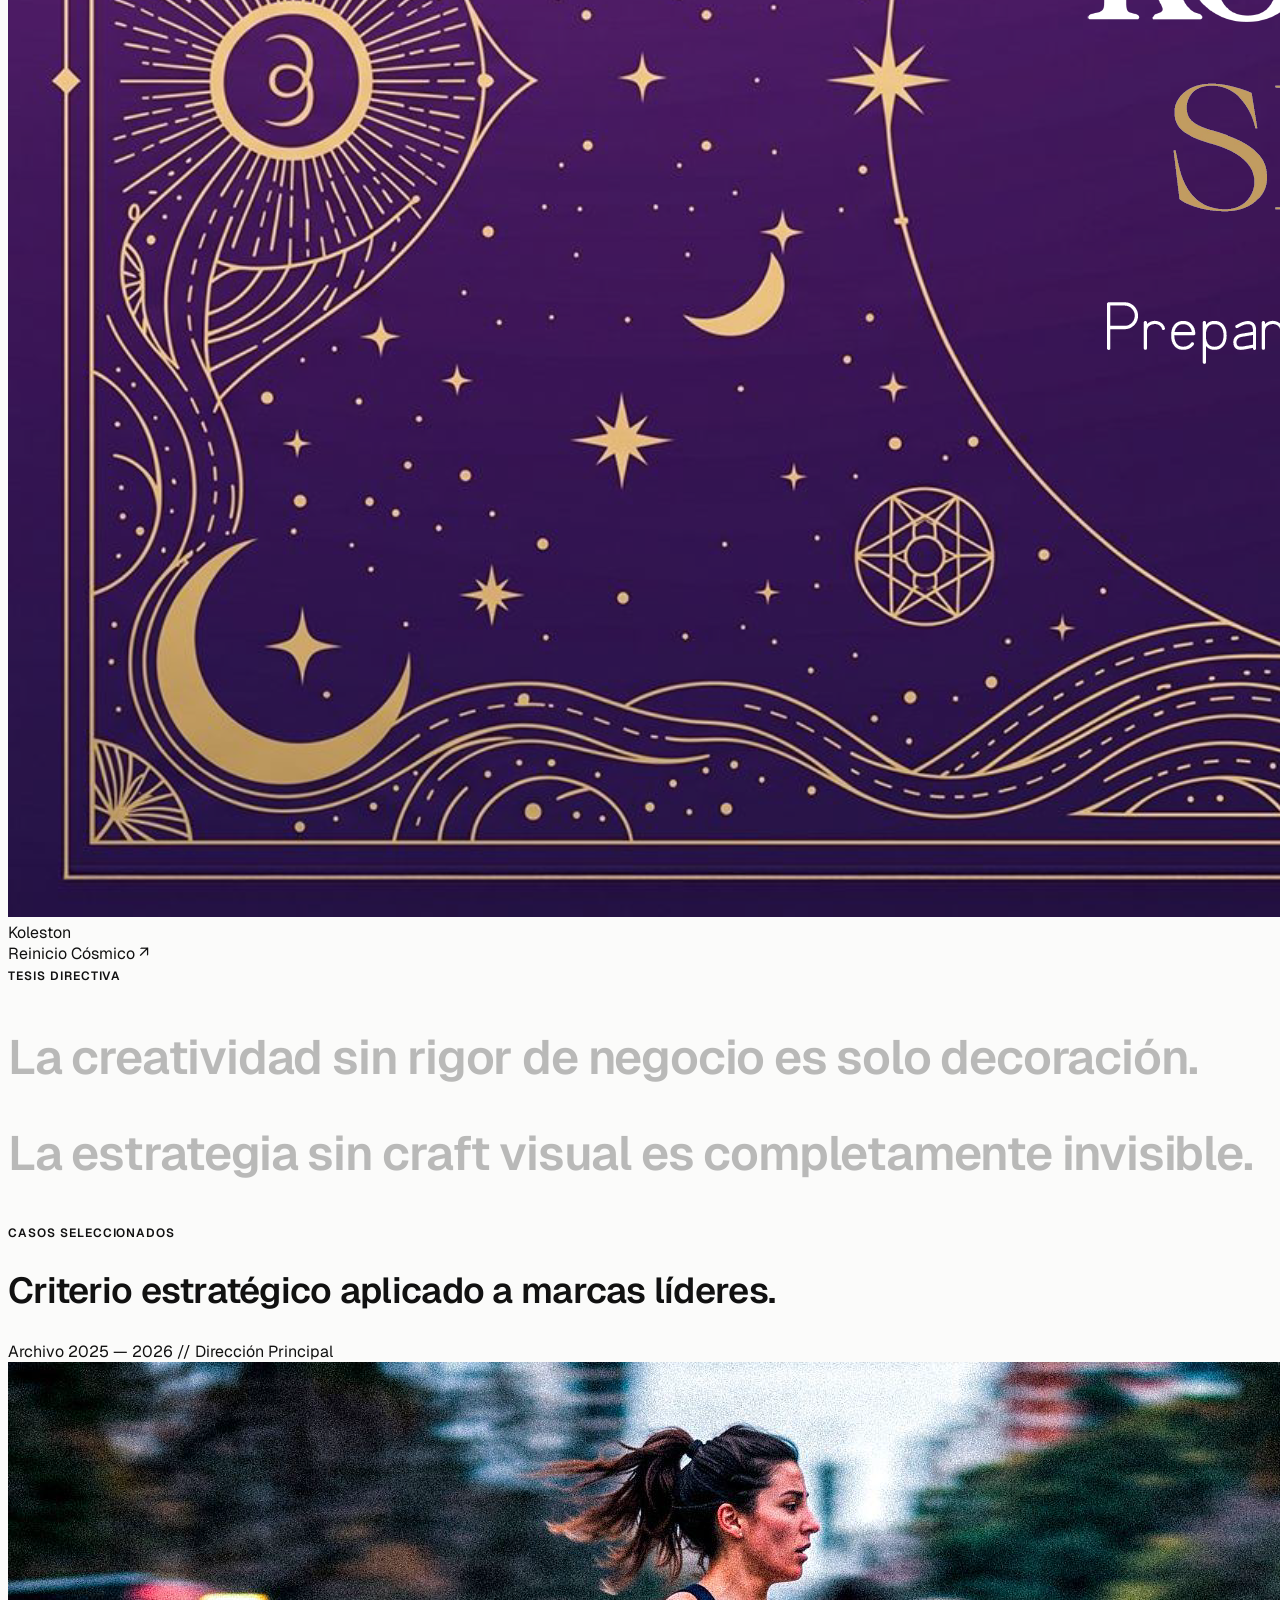
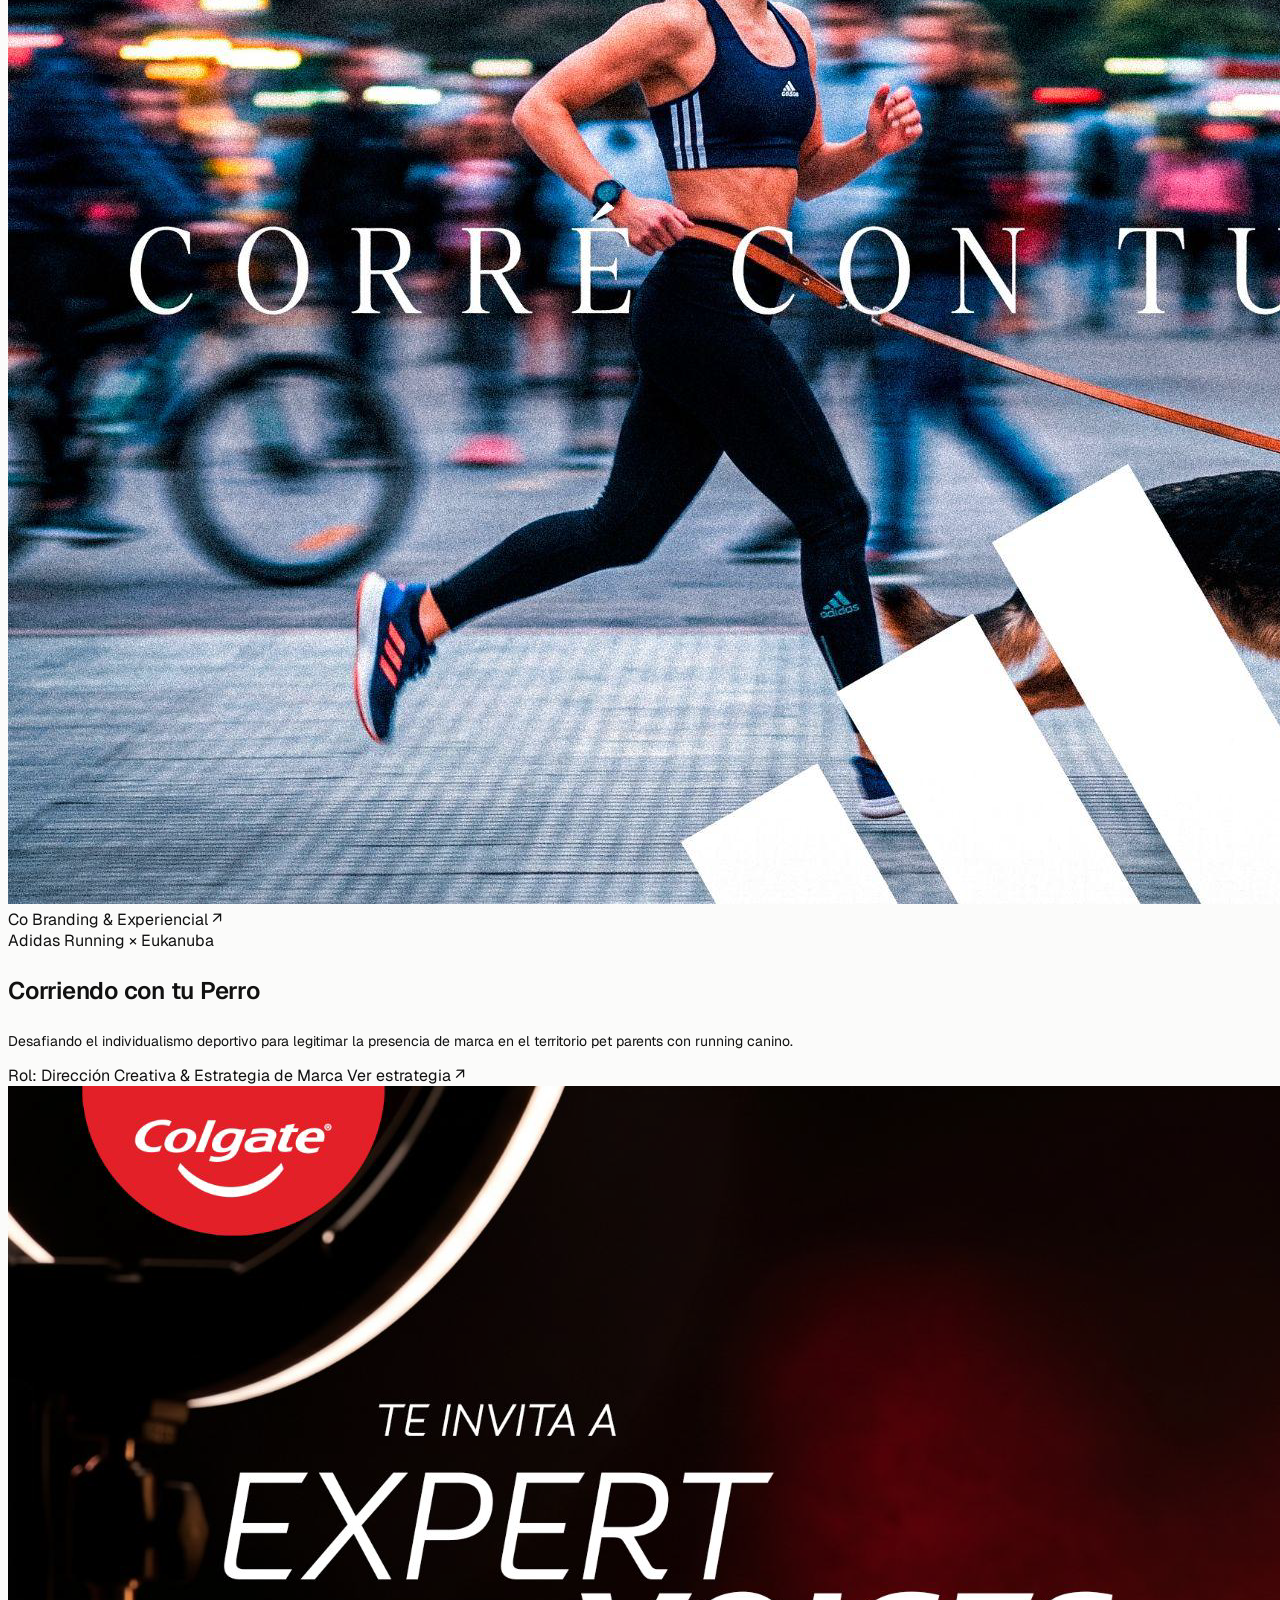
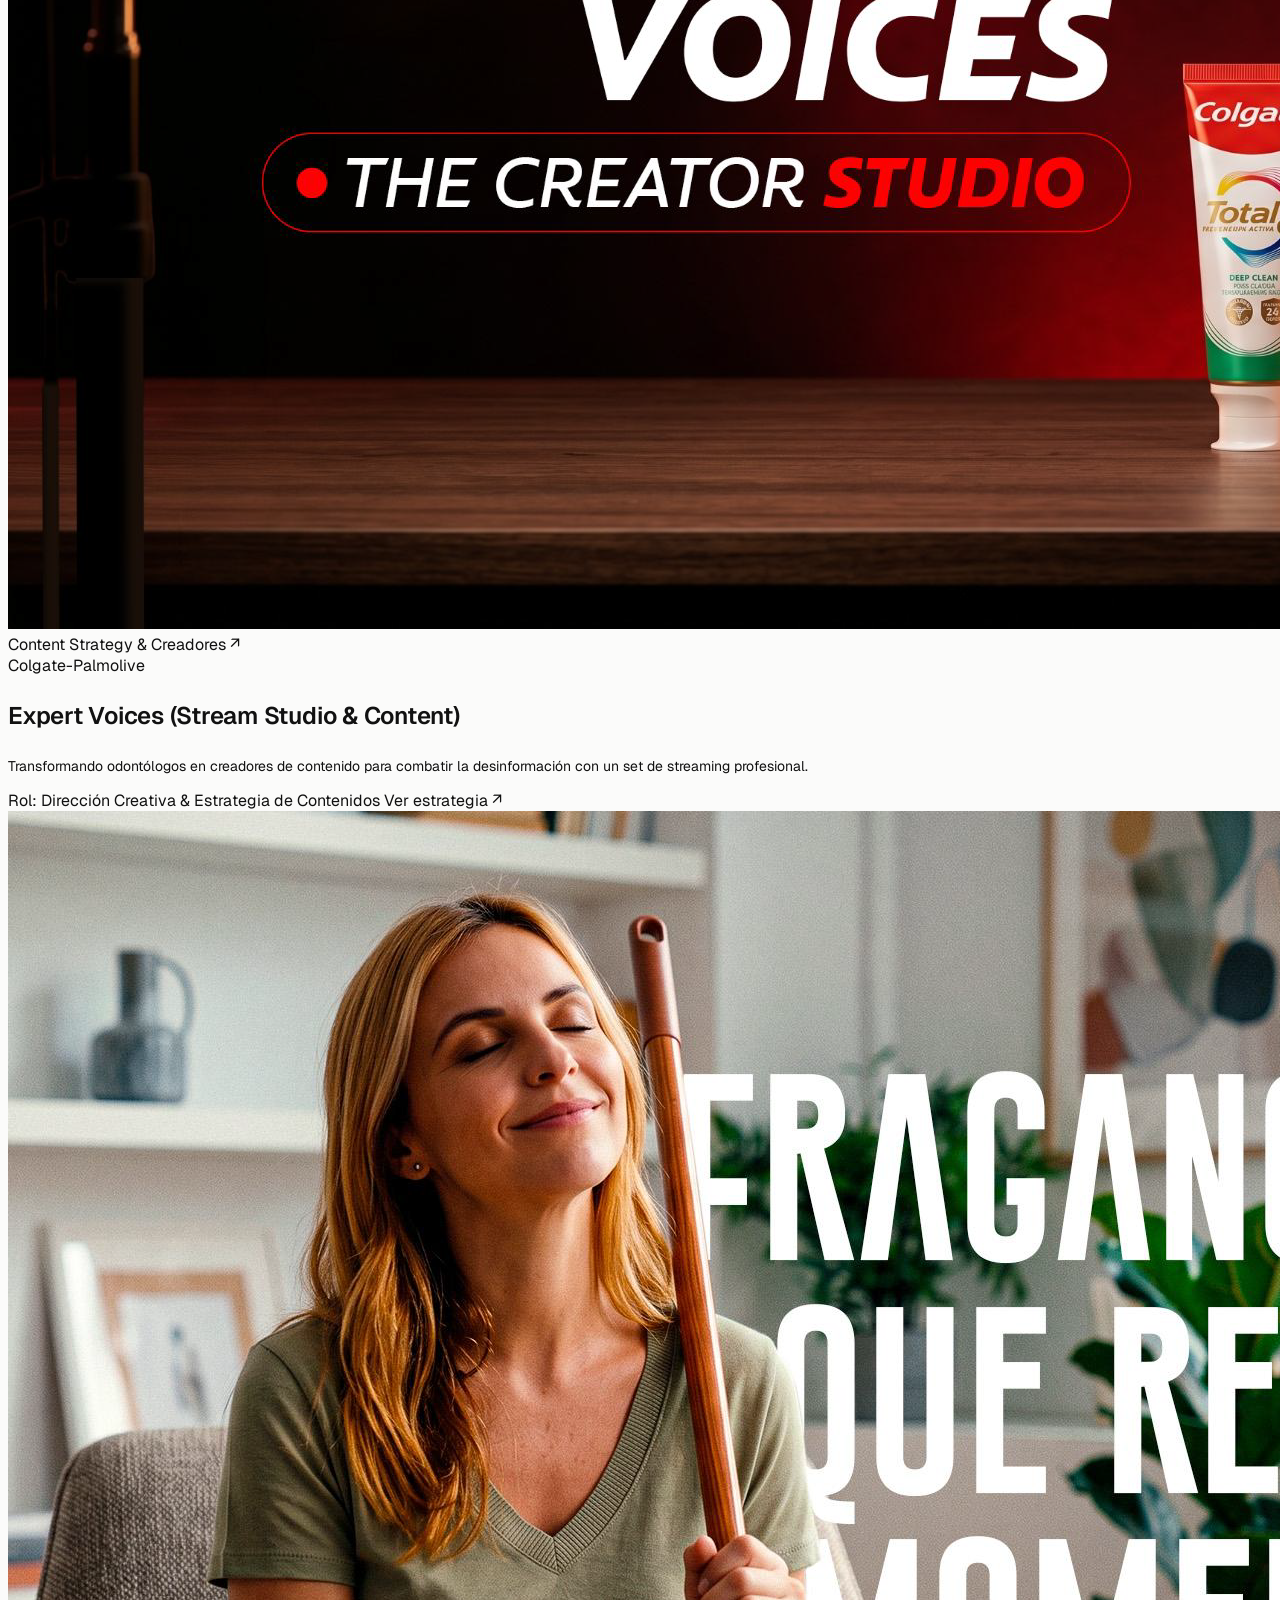
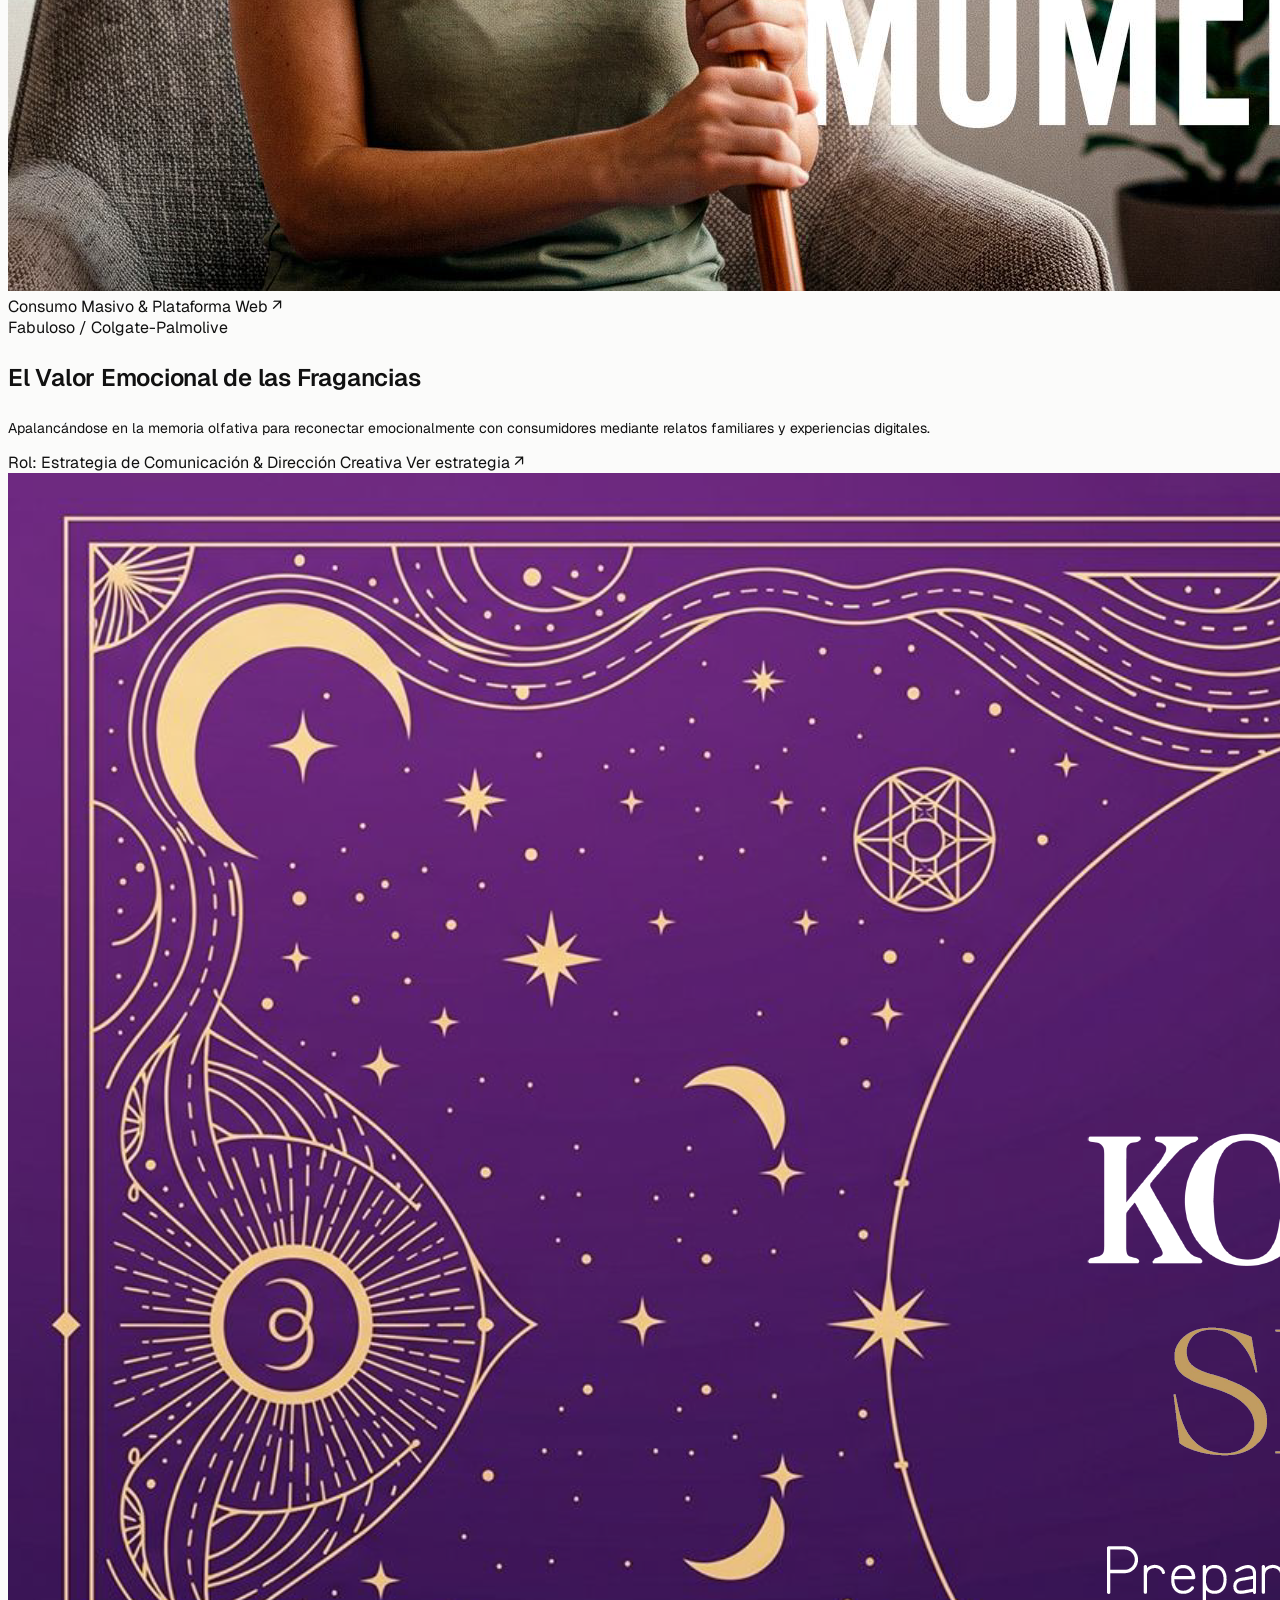
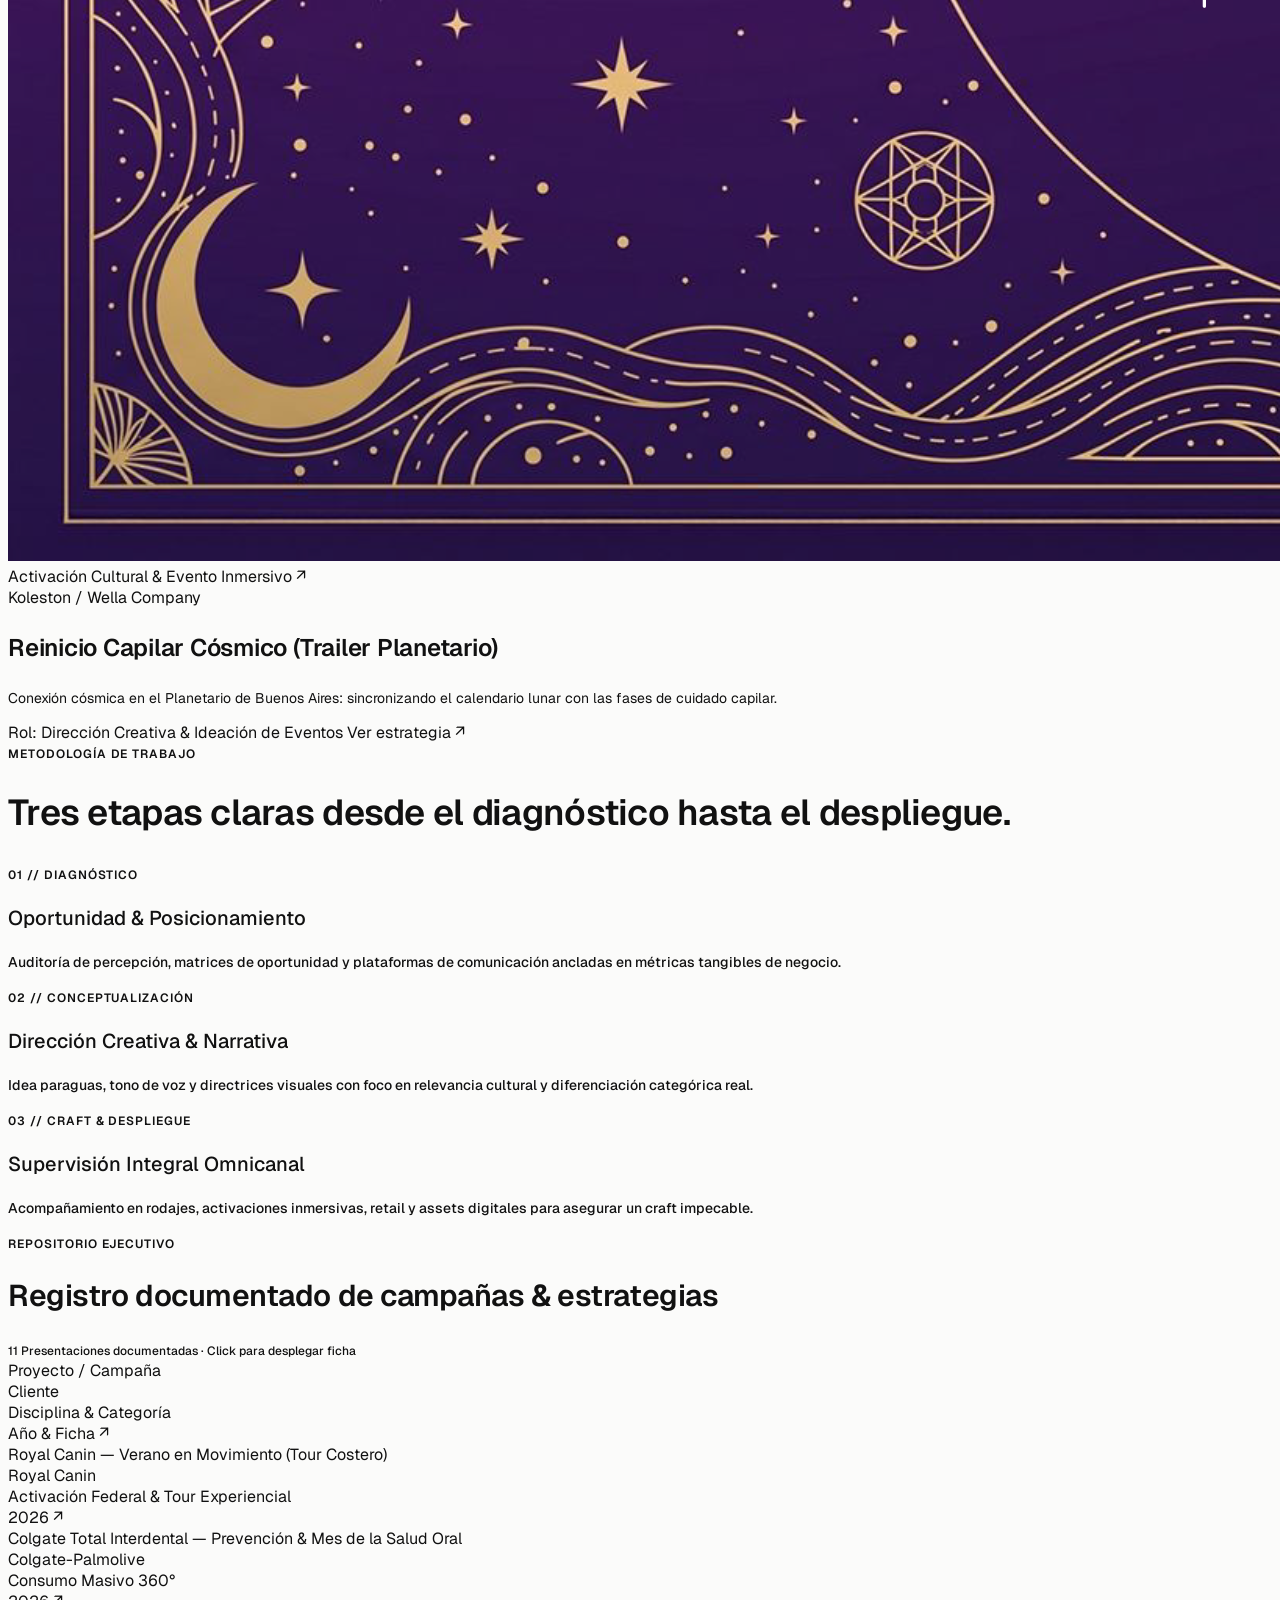
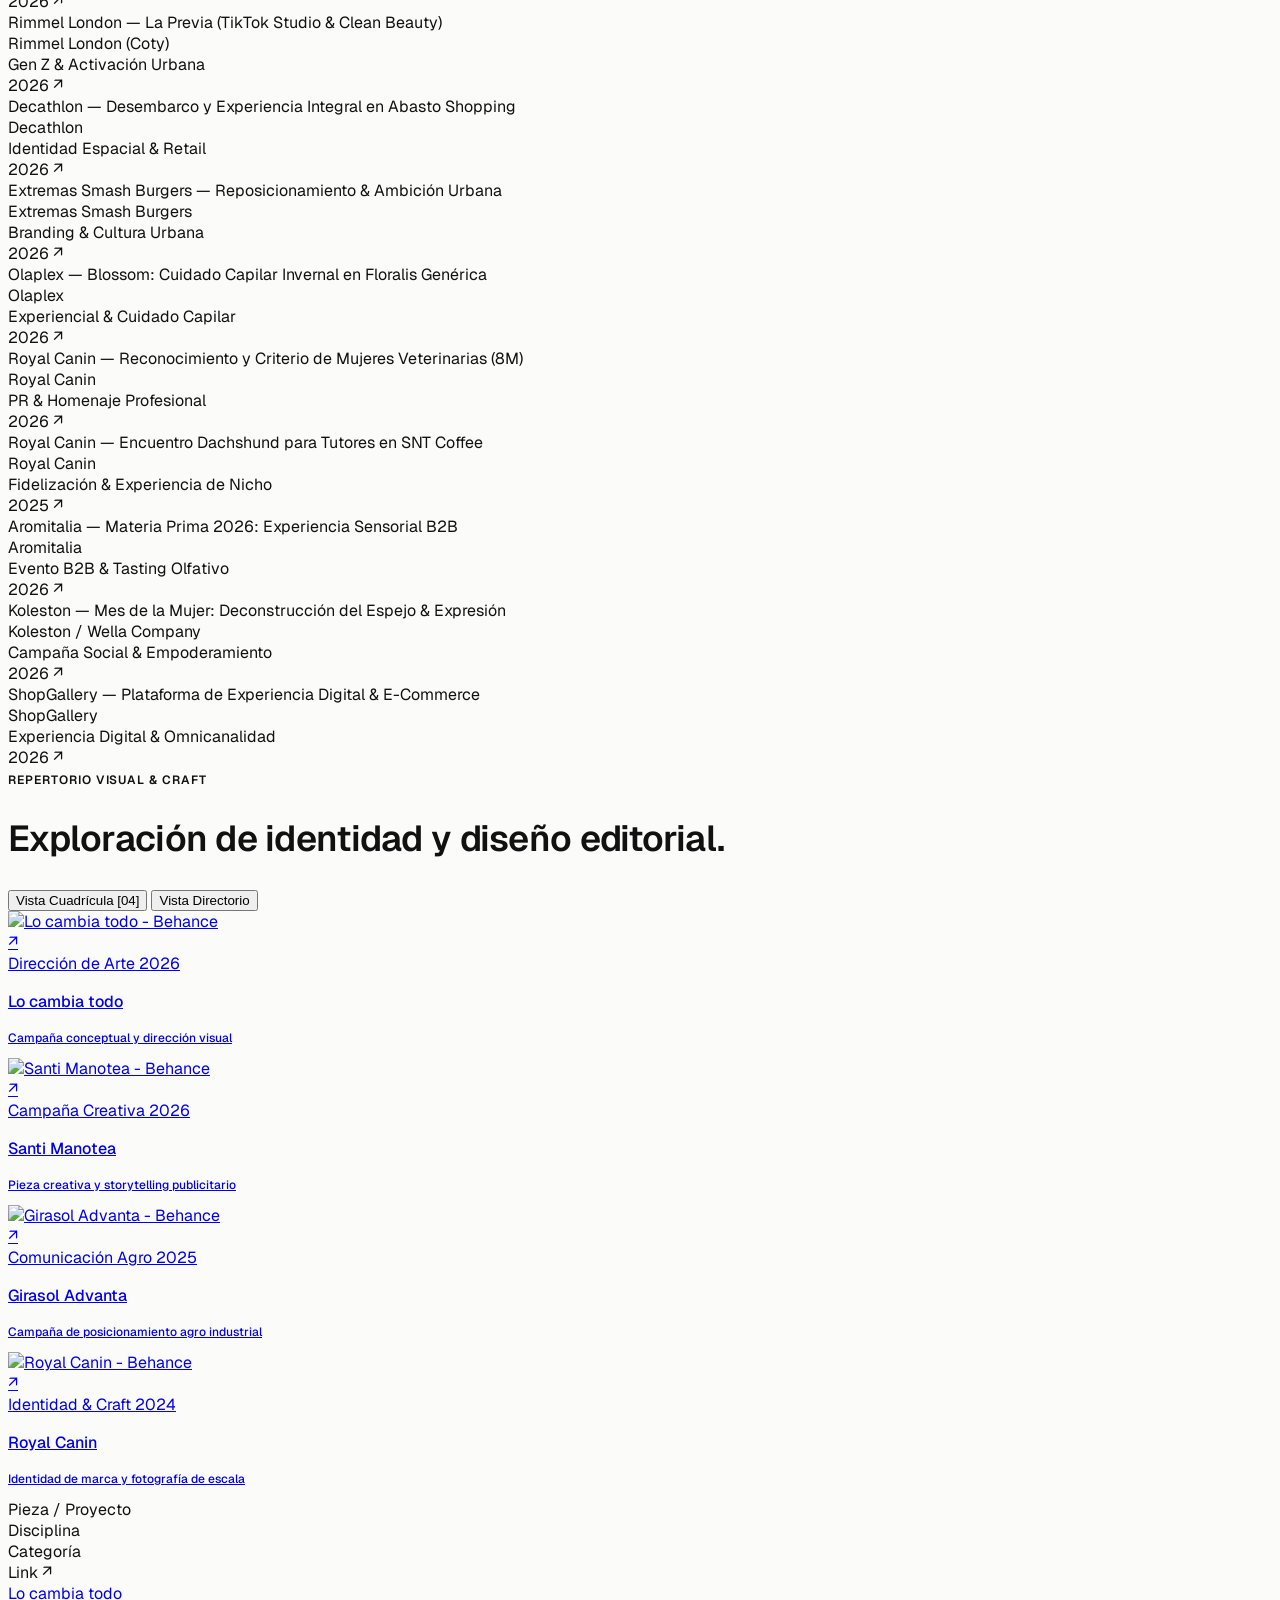
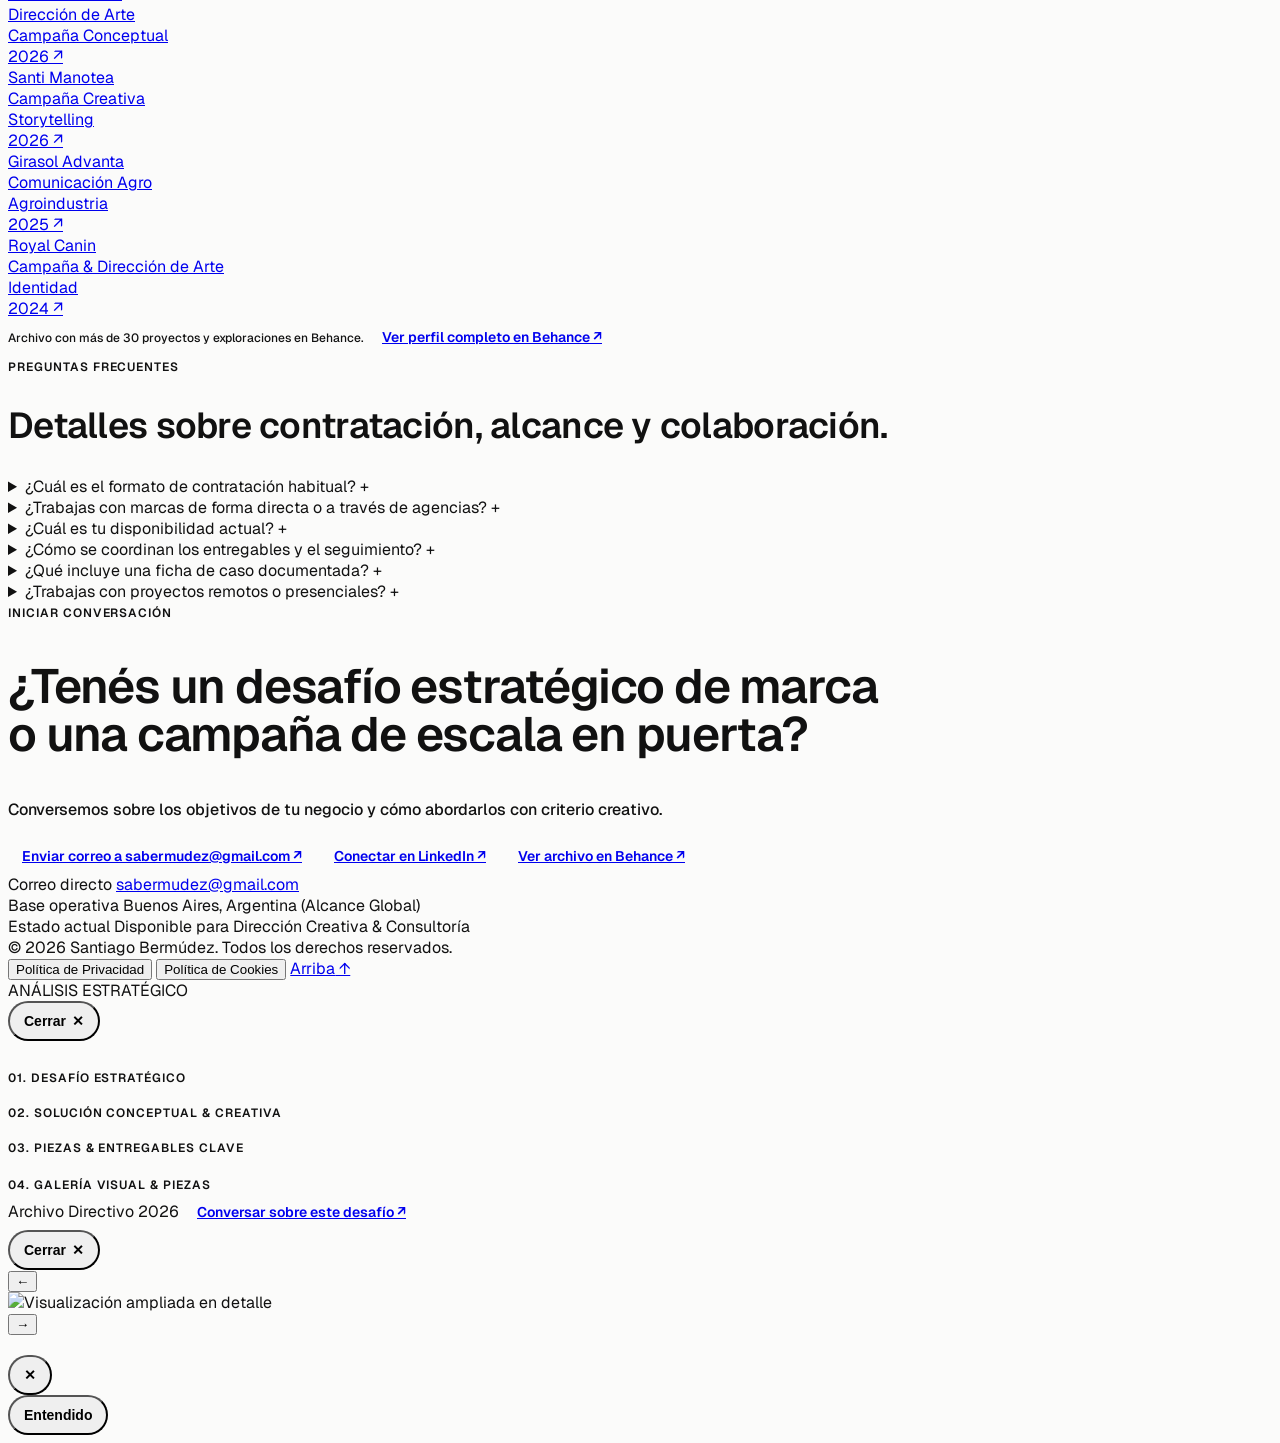
==== commit a655febc: "feat: redesign portfolio using landing-page-design skill (Geist typography, floating nav, tagline re" ====
--- a/Portfolio/index.html
+++ b/Portfolio/index.html
@@ -4,20 +4,20 @@
   <meta charset="UTF-8" />
   <meta name="viewport" content="width=device-width, initial-scale=1.0" />
   <title>Santiago Bermúdez — Director Creativo & Estratega de Marca</title>
-  <meta name="description" content="Portfolio y dirección de arte de Santiago Bermúdez. Dirección Creativa × Estrategia de Marca. Articulando marcas de consumo masivo, cultura pop y experiencias transformadoras." />
+  <meta name="description" content="Portfolio y dirección creativa de Santiago Bermúdez. Estrategia rigurosa y dirección de arte para marcas de consumo masivo, retail y experiencias." />
   
   <!-- Canonical & Advanced SEO Metadata -->
   <link rel="canonical" href="https://portfolio-sabermudez.vercel.app/" />
   <meta name="robots" content="index, follow, max-image-preview:large, max-snippet:-1, max-video-preview:-1" />
   <meta name="author" content="Santiago Bermúdez" />
-  <meta name="keywords" content="Santiago Bermúdez, Director Creativo, Estratega de Marca, Brand Strategy, Creative Direction, Buenos Aires, Publicidad, Dirección de Arte, Consumo Masivo, JOY Agency" />
+  <meta name="keywords" content="Santiago Bermúdez, Director Creativo, Estratega de Marca, Brand Strategy, Creative Direction, Buenos Aires, Publicidad, Dirección de Arte, Consumo Masivo" />
 
   <!-- OpenGraph / Social Metadata -->
   <meta property="og:locale" content="es_AR" />
   <meta property="og:site_name" content="Santiago Bermúdez — Director Creativo & Estratega de Marca" />
   <meta property="og:url" content="https://portfolio-sabermudez.vercel.app/" />
   <meta property="og:title" content="Santiago Bermúdez — Director Creativo & Estratega de Marca" />
-  <meta property="og:description" content="Portfolio y dirección de arte de Santiago Bermúdez. Dirección Creativa × Estrategia de Marca. Articulando marcas de consumo masivo, cultura pop y experiencias transformadoras." />
+  <meta property="og:description" content="Estrategia rigurosa y dirección de arte para marcas que lideran su categoría." />
   <meta property="og:image" content="https://portfolio-sabermudez.vercel.app/Proyectos/Adidas%20Euka/Portada.png" />
   <meta property="og:image:width" content="1200" />
   <meta property="og:image:height" content="630" />
@@ -26,10 +26,10 @@
   <!-- Twitter Card Metadata -->
   <meta name="twitter:card" content="summary_large_image" />
   <meta name="twitter:title" content="Santiago Bermúdez — Director Creativo & Estratega de Marca" />
-  <meta name="twitter:description" content="Portfolio y dirección de arte de Santiago Bermúdez. Dirección Creativa × Estrategia de Marca." />
+  <meta name="twitter:description" content="Estrategia rigurosa y dirección de arte para marcas que lideran su categoría." />
   <meta name="twitter:image" content="https://portfolio-sabermudez.vercel.app/Proyectos/Adidas%20Euka/Portada.png" />
 
-  <!-- JSON-LD Structured Data (Schema.org Person & WebSite) -->
+  <!-- JSON-LD Structured Data (Schema.org) -->
   <script type="application/ld+json">
   {
     "@context": "https://schema.org",
@@ -39,16 +39,12 @@
         "@id": "https://portfolio-sabermudez.vercel.app/#person",
         "name": "Santiago Bermúdez",
         "jobTitle": "Director Creativo & Estratega de Marca",
-        "description": "Director Creativo y Estratega de Marca con más de 10 años articulando marcas de consumo masivo, cultura pop y experiencias transformadoras.",
+        "description": "Director Creativo y Estratega de Marca con más de diez años articulando marcas de consumo masivo, cultura contemporánea y experiencias transformadoras.",
         "url": "https://portfolio-sabermudez.vercel.app/",
         "sameAs": [
           "https://www.linkedin.com/in/santiagobermudez/",
           "https://www.behance.net/sabermudez"
         ],
-        "worksFor": {
-          "@type": "Organization",
-          "name": "JOY Agency"
-        },
         "address": {
           "@type": "PostalAddress",
           "addressLocality": "Buenos Aires",
@@ -60,31 +56,21 @@
         "@id": "https://portfolio-sabermudez.vercel.app/#website",
         "url": "https://portfolio-sabermudez.vercel.app/",
         "name": "Santiago Bermúdez — Portfolio",
-        "publisher": {
-          "@id": "https://portfolio-sabermudez.vercel.app/#person"
-        },
         "inLanguage": "es-AR"
       }
     ]
   }
   </script>
 
-  <!-- Google Fonts: Tipografía Palo Seco (Sans-serif Suizo) + Technical Mono -->
+  <!-- Google Fonts: Geist & Geist Mono (Single Approved Font System per B1) -->
   <link rel="preconnect" href="https://fonts.googleapis.com" />
   <link rel="preconnect" href="https://fonts.gstatic.com" crossorigin />
-  <link href="https://fonts.googleapis.com/css2?family=Plus+Jakarta+Sans:wght@300;400;500;600;700;800&family=Space+Mono:ital,wght@0,400;0,700;1,400&display=swap" rel="stylesheet" />
-
-  <!-- Three.js (Motor 3D para Escena de Plaza) -->
-  <script src="https://cdnjs.cloudflare.com/ajax/libs/three.js/r128/three.min.js"></script>
-
-  <!-- GSAP 3 & ScrollTrigger CDN -->
-  <script src="https://cdnjs.cloudflare.com/ajax/libs/gsap/3.12.5/gsap.min.js"></script>
-  <script src="https://cdnjs.cloudflare.com/ajax/libs/gsap/3.12.5/ScrollTrigger.min.js"></script>
+  <link href="https://fonts.googleapis.com/css2?family=Geist:wght@300;400;500;600;700&family=Geist+Mono:wght@400;500;600&display=swap" rel="stylesheet" />
 
   <!-- Sistema de Traducción Bilingüe Instantánea (ES / EN) -->
   <script src="./translations.js"></script>
 
-  <!-- Tailwind CSS CDN con Paleta Editorial Minimalista & Tipografía 100% Palo Seco -->
+  <!-- Tailwind CSS CDN con Tokens Estrictos de Landing Page Design -->
   <script src="https://cdn.tailwindcss.com"></script>
   <script>
     tailwind.config = {
@@ -95,41 +81,38 @@
             canvas: '#FBFBFA',
             surface: {
               DEFAULT: '#FFFFFF',
-              elevated: '#F6F5F2',
-              hover: '#EFEFEA'
+              elevated: '#F7F7F5',
+              hover: '#F1F1EE'
             },
             border: {
-              DEFAULT: '#E8E8E4',
-              subtle: '#EEEEEC'
+              DEFAULT: '#E7E7E2',
+              subtle: '#EFEFEA'
             },
             content: {
-              primary: '#141414',
-              secondary: '#5C5C58',
-              muted: '#8E8E88'
+              primary: '#111111',
+              secondary: '#555552',
+              muted: '#888884'
             },
             accent: {
               DEFAULT: '#9E5B3D',
               hover: '#874B30',
-              subtle: '#F4ECE6',
+              subtle: '#F7EFEA',
               glow: 'rgba(158, 91, 61, 0.12)'
             }
           },
           fontFamily: {
-            sans: ['"Plus Jakarta Sans"', '-apple-system', 'sans-serif'],
-            serif: ['"Plus Jakarta Sans"', '-apple-system', 'sans-serif'], // Garantía palo seco en todo el sitio
-            mono: ['"Space Mono"', 'monospace']
+            sans: ['"Geist"', '-apple-system', 'sans-serif'],
+            mono: ['"Geist Mono"', 'monospace']
           },
-          letterSpacing: {
-            tightest: '-0.04em',
-            tighter: '-0.02em',
-            widest: '0.18em'
+          transitionTimingFunction: {
+            'base': 'cubic-bezier(0.22, 1, 0.36, 1)'
           }
         }
       }
     };
   </script>
 
-  <!-- Core Styles: Reset, Grano Suave, Scrollbar, Miniaturas Flotantes -->
+  <!-- Estilos del Sistema Visual (B1 a B11) -->
   <style>
     ::selection {
       background-color: #9E5B3D;
@@ -143,446 +126,573 @@
 
     body {
       background-color: #FBFBFA;
-      color: #141414;
-      font-family: 'Plus Jakarta Sans', -apple-system, sans-serif;
+      color: #111111;
+      font-family: 'Geist', -apple-system, sans-serif;
       overflow-x: hidden;
     }
 
-    /* Grano suave táctil estilo papel editorial */
-    .grain-overlay {
-      position: fixed;
-      inset: 0;
-      width: 100%;
-      height: 100%;
-      pointer-events: none;
-      z-index: 90;
-      opacity: 0.02;
-      background-image: url("data:image/svg+xml,%3Csvg viewBox='0 0 200 200' xmlns='http://www.w3.org/2000/svg'%3E%3Cfilter id='noiseFilter'%3E%3CfeTurbulence type='fractalNoise' baseFrequency='0.8' numOctaves='3' stitchTiles='stitch'/%3E%3C/filter%3E%3Crect width='100%25' height='100%25' filter='url(%23noiseFilter)'/%3E%3C/svg%3E");
+    /* Named Text Styles according to B1 */
+    .heading-1 {
+      font-size: 3.75rem; /* 60px */
+      line-height: 1;
+      font-weight: 600;
+      letter-spacing: -0.03em;
+      text-wrap: balance;
     }
-
-    /* Miniatura flotante para Repertorio / Behance */
+    @media (max-width: 768px) {
+      .heading-1 {
+        font-size: 2.5rem; /* 40px */
+        line-height: 1.1;
+      }
+    }
+
+    .heading-2 {
+      font-size: 3rem; /* 48px */
+      line-height: 1;
+      font-weight: 600;
+      letter-spacing: -0.025em;
+      text-wrap: balance;
+    }
+    @media (max-width: 768px) {
+      .heading-2 {
+        font-size: 2rem; /* 32px */
+        line-height: 1.15;
+      }
+    }
+
+    .heading-3 {
+      font-size: 2.25rem; /* 36px */
+      line-height: 2.5rem; /* 40px */
+      font-weight: 600;
+      letter-spacing: -0.02em;
+      text-wrap: balance;
+    }
+
+    .heading-4 {
+      font-size: 1.875rem; /* 30px */
+      line-height: 2.25rem; /* 36px */
+      font-weight: 600;
+      letter-spacing: -0.015em;
+      text-wrap: balance;
+    }
+
+    .heading-5 {
+      font-size: 1.5rem; /* 24px */
+      line-height: 2rem; /* 32px */
+      font-weight: 600;
+      letter-spacing: -0.01em;
+    }
+
+    .title-1 { font-size: 1.25rem; line-height: 1.75rem; font-weight: 500; }
+    .title-2 { font-size: 1.125rem; line-height: 1.75rem; font-weight: 500; }
+    .title-3 { font-size: 1rem; line-height: 1.5rem; font-weight: 500; }
+    .title-4 { font-size: 0.875rem; line-height: 1.25rem; font-weight: 500; }
+    .title-5 { font-size: 0.75rem; line-height: 1rem; font-weight: 500; }
+
+    .body-1 { font-size: 1rem; line-height: 1.5rem; font-weight: 600; text-wrap: pretty; }
+    .body-2 { font-size: 1rem; line-height: 1.5rem; font-weight: 500; text-wrap: pretty; }
+    .body-3 { font-size: 1rem; line-height: 1.5rem; font-weight: 400; text-wrap: pretty; }
+    .body-4 { font-size: 0.875rem; line-height: 1.25rem; font-weight: 600; text-wrap: pretty; }
+    .body-5 { font-size: 0.875rem; line-height: 1.25rem; font-weight: 500; text-wrap: pretty; }
+    .body-6 { font-size: 0.875rem; line-height: 1.25rem; font-weight: 400; text-wrap: pretty; }
+
+    .caption-1 { font-size: 0.875rem; line-height: 1.25rem; font-weight: 500; }
+    .caption-3 { font-size: 0.75rem; line-height: 1rem; font-weight: 600; text-transform: uppercase; letter-spacing: 0.08em; }
+    .caption-4 { font-size: 0.75rem; line-height: 1rem; font-weight: 500; }
+
+    /* Button styles (B1 & B2: 8px vertical padding, 12px horizontal padding) */
+    .btn-main {
+      padding: 8px 14px;
+      font-size: 0.875rem;
+      line-height: 1.25rem;
+      font-weight: 600;
+      border-radius: 9999px;
+      transition: all 300ms cubic-bezier(0.22, 1, 0.36, 1);
+      display: inline-flex;
+      align-items: center;
+      justify-content: center;
+      gap: 6px;
+    }
+    .btn-main:active {
+      transform: translateY(1px) scale(0.98);
+    }
+    .btn-main:focus-visible {
+      outline: 2px solid #9E5B3D;
+      outline-offset: 2px;
+    }
+
+    /* Floating navigation bar according to B7 */
+    #nav-bar {
+      transition: transform 500ms cubic-bezier(0.22, 1, 0.36, 1), background-color 300ms cubic-bezier(0.22, 1, 0.36, 1);
+    }
+
+    /* Scroll reveal according to B7 */
+    .reveal-item {
+      opacity: 0;
+      transform: translateY(32px);
+      transition: opacity 700ms cubic-bezier(0.22, 1, 0.36, 1), transform 700ms cubic-bezier(0.22, 1, 0.36, 1);
+      will-change: opacity, transform;
+    }
+    .reveal-item.revealed {
+      opacity: 1;
+      transform: translateY(0);
+    }
+
+    /* Tagline Reveal section according to B11 */
+    .tagline-word {
+      display: inline-block;
+      opacity: 0.28;
+      transition: opacity 450ms cubic-bezier(0.22, 1, 0.36, 1), color 450ms cubic-bezier(0.22, 1, 0.36, 1);
+    }
+    .tagline-word.active {
+      opacity: 1;
+      color: #111111;
+    }
+
+    /* Floating preview thumb for repository table */
     #table-preview-thumb {
       position: fixed;
       pointer-events: none;
       z-index: 85;
       width: 280px;
       height: 185px;
-      border-radius: 8px;
+      border-radius: 12px;
       overflow: hidden;
-      box-shadow: 0 20px 40px -10px rgba(0, 0, 0, 0.18);
-      border: 1px solid #E8E8E4;
+      box-shadow: 0 20px 40px -10px rgba(0, 0, 0, 0.16);
+      border: 1px solid #E7E7E2;
       background: #FFFFFF;
       opacity: 0;
-      transform: translate(-50%, -50%) scale(0.92);
-      transition: opacity 0.2s cubic-bezier(0.16, 1, 0.3, 1), transform 0.2s cubic-bezier(0.16, 1, 0.3, 1);
+      transform: translate(-50%, -50%) scale(0.94);
+      transition: opacity 250ms cubic-bezier(0.22, 1, 0.36, 1), transform 250ms cubic-bezier(0.22, 1, 0.36, 1);
     }
     #table-preview-thumb.active {
       opacity: 1;
       transform: translate(-50%, -50%) scale(1);
     }
 
-    /* Canvas 3D de Fondo Permanente en Toda la Página */
-    #hero-canvas {
-      position: fixed;
-      top: 0;
-      left: 0;
-      width: 100vw;
-      height: 100vh;
-      z-index: 0;
-      pointer-events: none;
-      outline: none;
+    /* Support for prefers-reduced-motion (B7 & B11) */
+    @media (prefers-reduced-motion: reduce) {
+      .reveal-item {
+        opacity: 1 !important;
+        transform: none !important;
+        transition: none !important;
+      }
+      .tagline-word {
+        opacity: 1 !important;
+        transition: none !important;
+      }
     }
   </style>
 </head>
 
 <body class="bg-canvas text-content-primary antialiased selection:bg-accent selection:text-white font-sans">
 
-  <!-- Textura sutil de papel editorial -->
-  <div class="grain-overlay" aria-hidden="true"></div>
-
-  <!-- Miniatura Flotante Interactiva -->
+  <!-- Enlace accesible de salto al contenido (B10) -->
+  <a href="#main-content" class="sr-only focus:not-sr-only focus:fixed focus:top-4 focus:left-4 focus:z-50 focus:px-4 focus:py-2 focus:bg-content-primary focus:text-white focus:rounded-full font-mono text-xs shadow-lg">
+    Saltar al contenido principal
+  </a>
+
+  <!-- Miniatura flotante para Repertorio / Behance -->
   <div id="table-preview-thumb" aria-hidden="true">
     <img id="table-preview-img" src="" alt="Previsualización" class="w-full h-full object-cover" />
   </div>
 
   <!-- =========================================================================
-       HEADER FIJO / NAVEGACIÓN MINIMALISTA LUMINOSA
+       FLOATING NAVIGATION BAR (B7 & B9: COMPACTA, FLOTANTE, TRANSLÚCIDA)
        ========================================================================= -->
-  <header id="site-header" class="fixed top-0 left-0 w-full z-40 transition-all duration-300 backdrop-blur-md bg-canvas/85 border-b border-border/80">
-    <div class="max-w-[1720px] mx-auto px-6 md:px-12 lg:px-20 h-20 flex items-center justify-between">
+  <div class="fixed top-4 left-0 w-full z-40 px-4 pointer-events-none flex justify-center">
+    <nav id="nav-bar" class="pointer-events-auto max-w-5xl w-full mx-auto px-4 sm:px-6 py-2.5 rounded-full border border-border bg-surface/90 backdrop-blur-md shadow-sm flex items-center justify-between transition-all" aria-label="Navegación principal">
       
-      <!-- Identidad / Nombre -->
-      <a href="#" class="group flex items-center gap-3" aria-label="Santiago Bermúdez">
-        <span class="font-mono text-xs font-bold tracking-widest text-content-primary group-hover:text-accent transition-colors">
-          SB<span class="text-accent">_</span>
+      <!-- Identidad / Logo -->
+      <a href="#" class="group flex items-center gap-2.5 focus:outline-none focus-visible:ring-2 focus-visible:ring-accent rounded-full py-1 pr-2" aria-label="Santiago Bermúdez — Inicio">
+        <span class="w-7 h-7 rounded-full bg-surface-elevated border border-border flex items-center justify-center font-mono text-xs font-semibold text-content-primary group-hover:border-accent group-hover:text-accent transition-colors">
+          SB
         </span>
-        <div class="hidden sm:flex flex-col">
-          <span class="text-xs font-semibold tracking-tight uppercase text-content-primary">
+        <div class="hidden sm:flex flex-col text-left">
+          <span class="text-xs font-semibold tracking-tight text-content-primary leading-tight">
             Santiago Bermúdez
           </span>
-          <span data-i18n="header.role" class="font-mono text-[10px] tracking-wider text-content-muted uppercase">
+          <span data-i18n="header.role" class="caption-4 text-content-muted leading-tight">
             Director Creativo & Estratega de Marca
           </span>
         </div>
       </a>
 
-      <!-- Indicador de Estado -->
-      <div class="hidden xl:flex items-center gap-2.5 px-3 py-1.5 rounded-full bg-surface border border-border text-[11px] font-mono tracking-tight text-content-secondary shadow-sm">
-        <span class="relative flex h-2 w-2">
-          <span class="animate-ping absolute inline-flex h-full w-full rounded-full bg-accent opacity-75"></span>
-          <span class="relative inline-flex rounded-full h-2 w-2 bg-accent"></span>
+      <!-- Enlaces de Navegación -->
+      <div class="hidden md:flex items-center gap-6 font-mono text-xs tracking-wide uppercase text-content-secondary">
+        <a href="#cases" class="nav-item hover:text-content-primary transition-colors py-1 focus:outline-none focus-visible:text-accent">
+          <span data-i18n="header.navCases">Casos</span>
+        </a>
+        <a href="#process" class="nav-item hover:text-content-primary transition-colors py-1 focus:outline-none focus-visible:text-accent">
+          <span data-i18n="header.navProcess">Metodología</span>
+        </a>
+        <a href="#repository" class="nav-item hover:text-content-primary transition-colors py-1 focus:outline-none focus-visible:text-accent">
+          <span data-i18n="header.navRepo">Repositorio</span>
+        </a>
+        <a href="#behance" class="nav-item hover:text-content-primary transition-colors py-1 focus:outline-none focus-visible:text-accent">
+          <span data-i18n="header.navBehance">Behance</span>
+        </a>
+        <a href="#faq" class="nav-item hover:text-content-primary transition-colors py-1 focus:outline-none focus-visible:text-accent">
+          <span data-i18n="header.navFaq">FAQ</span>
+        </a>
+      </div>
+
+      <!-- Controles: Selector de Idioma & CTA Primario -->
+      <div class="flex items-center gap-2.5 sm:gap-3">
+        
+        <!-- Selector Bilingüe ES / EN Instantáneo -->
+        <div class="inline-flex items-center rounded-full border border-border bg-surface-elevated p-0.5 font-mono text-[11px]" role="group" aria-label="Selector de idioma">
+          <button id="lang-btn-es" type="button" class="lang-toggle-btn px-2 py-0.5 rounded-full transition-all text-content-primary bg-surface font-semibold shadow-xs border border-border/60" aria-label="Cambiar a Español">
+            ES
+          </button>
+          <button id="lang-btn-en" type="button" class="lang-toggle-btn px-2 py-0.5 rounded-full transition-all text-content-muted hover:text-content-primary border-transparent" aria-label="Switch to English">
+            EN
+          </button>
+        </div>
+
+        <!-- Primary CTA en Header (B1 & B9) -->
+        <a href="#contact" class="btn-main bg-content-primary text-white hover:bg-accent text-xs shadow-xs" data-i18n="header.navContact">
+          Iniciar conversación
+        </a>
+
+      </div>
+
+    </nav>
+  </div>
+
+  <main id="main-content" tabindex="-1" class="focus:outline-none">
+
+    <!-- =========================================================================
+         SECCIÓN 01: HERO SECTION EDITORIAL (A2, A5, B5: CAPPED 680PX, NO 3D)
+         ========================================================================= -->
+    <section id="hero" class="relative pt-32 sm:pt-36 md:pt-40 pb-20 px-6 md:px-12 lg:px-20 max-w-[1400px] mx-auto">
+      
+      <!-- Contenedor Superior: Titular, Subtítulo y CTA Primario -->
+      <div class="flex flex-col items-start max-w-[680px]">
+        
+        <!-- Etiqueta de Categoría (Caption 3) -->
+        <div class="inline-flex items-center gap-2 px-3 py-1 rounded-full border border-border bg-surface text-content-secondary caption-3 mb-6 shadow-xs">
+          <span class="w-1.5 h-1.5 rounded-full bg-accent"></span>
+          <span data-i18n="hero.tag">Dirección Creativa & Estrategia de Marca</span>
+        </div>
+
+        <!-- Titular Principal con Gradiente Textual Light Mode (#000000 -> #555555 per B5) -->
+        <h1 data-i18n="hero.headline" class="heading-1 bg-gradient-to-r from-black via-neutral-900 to-neutral-600 bg-clip-text text-transparent mb-6">
+          Estrategia rigurosa y dirección de arte para marcas de gran escala.
+        </h1>
+
+        <!-- Subtítulo Aclaratorio (Max Width 680px per B5) -->
+        <p data-i18n="hero.subheadline" class="body-2 text-content-secondary mb-8">
+          Más de diez años articulando diagnóstico de negocio, cultura contemporánea y craft visual para transformar consumo masivo, retail y experiencias.
+        </p>
+
+        <!-- Botones de Acción (One Primary Action per A1 & A4) -->
+        <div class="flex flex-wrap items-center gap-3 sm:gap-4 mb-16">
+          <a href="#contact" class="btn-main bg-accent hover:bg-accent-hover text-white text-sm px-5 py-2.5 shadow-sm" data-i18n="hero.primaryCta">
+            Iniciar conversación
+          </a>
+          <a href="#cases" class="btn-main bg-surface hover:bg-surface-elevated text-content-primary border border-border text-sm px-4 py-2.5 shadow-xs" data-i18n="hero.secondaryCta">
+            Explorar casos seleccionados ↓
+          </a>
+        </div>
+
+      </div>
+
+      <!-- Franja de Autoridad / Social Proof (A2 & B8) -->
+      <div class="border-t border-border pt-8 mt-2">
+        <p data-i18n="hero.proofLabel" class="caption-3 text-content-muted mb-4 font-mono">
+          Marcas articuladas en proyectos y campañas regionales
+        </p>
+        <div class="flex flex-wrap items-center gap-x-8 gap-y-3 text-xs md:text-sm font-mono uppercase tracking-wider text-content-secondary font-medium">
+          <span>Adidas Running</span>
+          <span class="text-border">/</span>
+          <span>Colgate-Palmolive</span>
+          <span class="text-border">/</span>
+          <span>Royal Canin</span>
+          <span class="text-border">/</span>
+          <span>Wella Company</span>
+          <span class="text-border">/</span>
+          <span>Decathlon</span>
+          <span class="text-border">/</span>
+          <span>Fabuloso</span>
+          <span class="text-border">/</span>
+          <span>Rimmel London</span>
+        </div>
+      </div>
+
+      <!-- Hero Visual Showcase Estático (A2 Item 5 & B3: Radios Anidados) -->
+      <div class="mt-12 grid grid-cols-1 sm:grid-cols-2 lg:grid-cols-4 gap-4">
+        
+        <!-- Pieza 1: Adidas x Eukanuba -->
+        <div class="case-card group cursor-pointer rounded-2xl border border-border bg-surface p-2 shadow-xs hover:border-accent/40 transition-all duration-300" data-case-id="case-adidas-euka">
+          <div class="aspect-[4/3] rounded-xl overflow-hidden bg-surface-elevated relative">
+            <img src="./Proyectos/Adidas Euka/Portada.png" alt="Adidas x Eukanuba — Corriendo con tu Perro" class="w-full h-full object-cover group-hover:scale-105 transition-transform duration-500" loading="lazy" />
+            <div class="absolute inset-0 bg-black/15 group-hover:bg-transparent transition-colors"></div>
+            <span class="absolute top-2.5 left-2.5 px-2 py-1 rounded-md bg-white/90 backdrop-blur-xs font-mono text-[10px] font-semibold text-content-primary shadow-xs">
+              Adidas × Euka
+            </span>
+          </div>
+          <div class="px-2 py-2.5 flex items-center justify-between">
+            <span class="text-xs font-semibold text-content-primary truncate">Running Canino</span>
+            <span class="text-xs text-accent font-mono font-medium">↗</span>
+          </div>
+        </div>
+
+        <!-- Pieza 2: Colgate Expert Voices -->
+        <div class="case-card group cursor-pointer rounded-2xl border border-border bg-surface p-2 shadow-xs hover:border-accent/40 transition-all duration-300" data-case-id="case-expert-voices">
+          <div class="aspect-[4/3] rounded-xl overflow-hidden bg-surface-elevated relative">
+            <img src="./Proyectos/Colgate Expert Voices/Portada.png" alt="Colgate — Expert Voices" class="w-full h-full object-cover group-hover:scale-105 transition-transform duration-500" loading="lazy" />
+            <div class="absolute inset-0 bg-black/15 group-hover:bg-transparent transition-colors"></div>
+            <span class="absolute top-2.5 left-2.5 px-2 py-1 rounded-md bg-white/90 backdrop-blur-xs font-mono text-[10px] font-semibold text-content-primary shadow-xs">
+              Colgate Studio
+            </span>
+          </div>
+          <div class="px-2 py-2.5 flex items-center justify-between">
+            <span class="text-xs font-semibold text-content-primary truncate">Expert Voices</span>
+            <span class="text-xs text-accent font-mono font-medium">↗</span>
+          </div>
+        </div>
+
+        <!-- Pieza 3: Fabuloso Fragancias -->
+        <div class="case-card group cursor-pointer rounded-2xl border border-border bg-surface p-2 shadow-xs hover:border-accent/40 transition-all duration-300" data-case-id="case-fabuloso">
+          <div class="aspect-[4/3] rounded-xl overflow-hidden bg-surface-elevated relative">
+            <img src="./Proyectos/Fabuloso/Portada.png" alt="Fabuloso — El Valor Emocional de las Fragancias" class="w-full h-full object-cover group-hover:scale-105 transition-transform duration-500" loading="lazy" />
+            <div class="absolute inset-0 bg-black/15 group-hover:bg-transparent transition-colors"></div>
+            <span class="absolute top-2.5 left-2.5 px-2 py-1 rounded-md bg-white/90 backdrop-blur-xs font-mono text-[10px] font-semibold text-content-primary shadow-xs">
+              Fabuloso
+            </span>
+          </div>
+          <div class="px-2 py-2.5 flex items-center justify-between">
+            <span class="text-xs font-semibold text-content-primary truncate">Memoria Olfativa</span>
+            <span class="text-xs text-accent font-mono font-medium">↗</span>
+          </div>
+        </div>
+
+        <!-- Pieza 4: Koleston Trailer -->
+        <div class="case-card group cursor-pointer rounded-2xl border border-border bg-surface p-2 shadow-xs hover:border-accent/40 transition-all duration-300" data-case-id="case-koleston-trailer">
+          <div class="aspect-[4/3] rounded-xl overflow-hidden bg-surface-elevated relative">
+            <img src="./Proyectos/Koleston Trailer/Portada.png" alt="Koleston — Reinicio Capilar Cósmico" class="w-full h-full object-cover group-hover:scale-105 transition-transform duration-500" loading="lazy" />
+            <div class="absolute inset-0 bg-black/15 group-hover:bg-transparent transition-colors"></div>
+            <span class="absolute top-2.5 left-2.5 px-2 py-1 rounded-md bg-white/90 backdrop-blur-xs font-mono text-[10px] font-semibold text-content-primary shadow-xs">
+              Koleston
+            </span>
+          </div>
+          <div class="px-2 py-2.5 flex items-center justify-between">
+            <span class="text-xs font-semibold text-content-primary truncate">Reinicio Cósmico</span>
+            <span class="text-xs text-accent font-mono font-medium">↗</span>
+          </div>
+        </div>
+
+      </div>
+
+    </section>
+
+    <!-- =========================================================================
+         SECCIÓN 02: TAGLINE REVEAL SECTION (MANDATORIA B11: SCROLL WORD BY WORD)
+         ========================================================================= -->
+    <section id="tagline-reveal-section" class="border-y border-border bg-surface-elevated py-24 md:py-36 px-6 md:px-12 lg:px-20">
+      <div class="max-w-4xl mx-auto">
+        <span data-i18n="taglineReveal.tag" class="caption-3 text-accent block mb-6 font-mono font-semibold">
+          // Tesis Directiva
         </span>
-        <span data-i18n="header.status">Disponible para Dirección Creativa & Consultoría Estratégica</span>
-      </div>
-
-      <!-- Controles: Selector de Idioma + Enlaces de Navegación -->
-      <div class="flex items-center gap-4 sm:gap-6 lg:gap-8">
         
-        <!-- Switch de Idioma Instantáneo (ES / EN) -->
-        <div class="inline-flex items-center rounded-full border border-border bg-surface-elevated p-0.5 font-mono text-[11px]" role="group" aria-label="Selector de idioma">
-          <button id="lang-btn-es" type="button" class="lang-toggle-btn flex items-center gap-1.5 px-2.5 py-1 rounded-full transition-all text-content-primary bg-surface font-semibold shadow-sm border border-border" aria-label="Español">
-            <span aria-hidden="true">🇦🇷</span>
-            <span>ES</span>
-          </button>
-          <button id="lang-btn-en" type="button" class="lang-toggle-btn flex items-center gap-1.5 px-2.5 py-1 rounded-full transition-all text-content-muted hover:text-content-primary border-transparent" aria-label="English">
-            <span aria-hidden="true">🇺🇸</span>
-            <span>EN</span>
-          </button>
-        </div>
-
-        <!-- Enlaces de Navegación -->
-        <nav class="flex items-center gap-4 sm:gap-6 lg:gap-8 font-mono text-xs tracking-wider uppercase text-content-secondary">
-          <a href="#bio" class="nav-link hover:text-content-primary transition-colors flex items-center gap-1.5 group">
-            <span class="text-[10px] text-content-muted group-hover:text-accent transition-colors">01</span>
-            <span data-i18n="header.navBio">Bio</span>
-          </a>
-          <a href="#cases" class="nav-link hover:text-content-primary transition-colors flex items-center gap-1.5 group">
-            <span class="text-[10px] text-content-muted group-hover:text-accent transition-colors">02</span>
-            <span data-i18n="header.navCases">Casos</span>
-          </a>
-          <a href="#repository" class="nav-link hidden md:flex hover:text-content-primary transition-colors items-center gap-1.5 group">
-            <span class="text-[10px] text-content-muted group-hover:text-accent transition-colors">03</span>
-            <span data-i18n="header.navRepo">Repositorio</span>
-          </a>
-          <a href="#behance" class="nav-link hidden lg:flex hover:text-content-primary transition-colors items-center gap-1.5 group">
-            <span class="text-[10px] text-content-muted group-hover:text-accent transition-colors">04</span>
-            <span data-i18n="header.navRepertoire">Behance</span>
-          </a>
-          <a href="#contact" class="nav-link px-3.5 py-1.5 rounded-full border border-border bg-surface hover:border-accent hover:text-accent transition-all text-content-primary shadow-sm font-medium">
-            <span data-i18n="header.navContact">Contacto</span>
-          </a>
-        </nav>
-
-      </div>
-
-    </div>
-  </header>
-
-  <!-- =========================================================================
-       SECCIÓN 01: HERO INTERACTIVO (3D PLAZA PURA, NOMBRE CENTRAL EN PAVIMENTO)
-       ========================================================================= -->
-  <main id="main-content" tabindex="-1">
-    <section id="hero" class="relative min-h-[100svh] flex flex-col justify-between pt-24 pb-8 md:pb-12 px-6 md:px-12 lg:px-20 max-w-[1720px] mx-auto overflow-hidden">
+        <!-- Contenedor de Palabras Interactivas de Revelado Suave -->
+        <div id="tagline-container" class="heading-2 text-content-primary leading-tight font-semibold" aria-label="Tesis directiva">
+          <p id="tagline-line-1" class="mb-4">
+            <!-- Palabras generadas dinámicamente o estructuradas para el efecto B11 -->
+            <span class="tagline-word">La</span> <span class="tagline-word">creatividad</span> <span class="tagline-word">sin</span> <span class="tagline-word">rigor</span> <span class="tagline-word">de</span> <span class="tagline-word">negocio</span> <span class="tagline-word">es</span> <span class="tagline-word">solo</span> <span class="tagline-word">decoración.</span>
+          </p>
+          <p id="tagline-line-2">
+            <span class="tagline-word">La</span> <span class="tagline-word">estrategia</span> <span class="tagline-word">sin</span> <span class="tagline-word">craft</span> <span class="tagline-word">visual</span> <span class="tagline-word">es</span> <span class="tagline-word">completamente</span> <span class="tagline-word">invisible.</span>
+          </p>
+        </div>
+      </div>
+    </section>
+
+    <!-- =========================================================================
+         SECCIÓN 03: CASOS SELECCIONADOS (A2 & B3: RADIOS ANIDADOS, BORDES COMPLETOS)
+         ========================================================================= -->
+    <section id="cases" class="py-24 md:py-32 px-6 md:px-12 lg:px-20 max-w-[1400px] mx-auto reveal-item">
       
-      <!-- Canvas Three.js: Plaza urbana 3D completa con personitas y nombre central -->
-      <canvas id="hero-canvas" aria-label="Plaza 3D interactiva"></canvas>
-
-      <!-- Nombre Central de Gran Impacto (Palo Seco Editorial, sobre la plaza) -->
-      <div class="my-auto relative z-10 text-center pointer-events-none select-none py-10 md:py-20 hero-fade">
-        <h1 class="text-4xl sm:text-6xl md:text-8xl lg:text-9xl font-extrabold tracking-tighter uppercase text-content-primary">
-          Santiago Bermúdez
-        </h1>
-        <p class="font-mono text-xs sm:text-sm tracking-[0.22em] uppercase text-accent mt-3 md:mt-4 font-semibold">
-          Director Creativo & Estratega de Marca
-        </p>
-      </div>
-
-      <!-- Cuadrícula Inferior: Posicionamiento & Indicador de Desplazamiento -->
-      <div class="relative z-10 hero-fade grid grid-cols-1 md:grid-cols-12 gap-8 items-end border-t border-border/80 pt-6">
-        
-        <!-- Rol & Propuesta de Valor Sintética -->
-        <div class="md:col-span-8 lg:col-span-7">
-          <p data-i18n="hero.roleLabel" class="font-mono text-xs text-accent uppercase tracking-widest mb-2 font-medium">
-            Rol & Posicionamiento
-          </p>
-          <p data-i18n-html="hero.roleDesc" class="text-base sm:text-lg md:text-xl font-normal text-content-primary leading-relaxed max-w-2xl">
-            <strong class="font-bold text-content-primary">Dirección Creativa × Estrategia de Marca.</strong>
-            Articulando marcas de consumo masivo, cultura pop y experiencias transformadoras.
-          </p>
-        </div>
-
-        <!-- Botón de Scroll hacia la Bio -->
-        <div class="md:col-span-4 lg:col-span-5 flex md:justify-end items-center">
-          <a href="#bio" class="nav-link group flex items-center gap-3 text-content-secondary hover:text-content-primary transition-colors bg-surface/90 backdrop-blur-sm px-4 py-2 rounded-full border border-border shadow-sm" aria-label="Explorar Bio">
-            <span data-i18n="hero.scrollCta" class="font-mono text-[11px] tracking-widest uppercase text-content-secondary group-hover:text-accent transition-colors font-medium">
-              Explorar Bio ↓
-            </span>
-            <div class="w-6 h-6 rounded-full bg-surface-elevated border border-border flex items-center justify-center text-xs text-accent group-hover:translate-y-0.5 transition-transform">
-              ↓
-            </div>
-          </a>
-        </div>
-
-      </div>
-
-    </section>
-
-    <!-- =========================================================================
-       SECCIÓN 02: BIO SINTÉTICA (EDITORIAL MINIMALISTA, AIRE & CREDENCIALES)
-       ========================================================================= -->
-    <section id="bio" class="relative z-10 py-24 md:py-36 px-6 md:px-12 lg:px-20 max-w-[1720px] mx-auto border-t border-border bg-canvas/92 backdrop-blur-[2px]">
-      
-      <!-- Coordenadas & Encabezado -->
-      <div class="flex items-center justify-between mb-14 md:mb-20 font-mono text-[11px] tracking-widest uppercase text-content-muted">
-        <span class="flex items-center gap-2">
-          <span class="w-2 h-[1px] bg-accent"></span>
-          <span data-i18n="bio.tag">01 // BIO SINTÉTICA</span>
-        </span>
-        <span data-i18n="bio.subtag">[ Liderazgo & Visión ]</span>
-      </div>
-
-      <!-- Gran Párrafo de Impacto (Palo Seco) -->
-      <div class="max-w-5xl">
-        <p id="bio-text" data-i18n="bio.quote" class="text-2xl sm:text-3xl md:text-4xl lg:text-5xl font-light leading-snug tracking-tight text-content-primary">
-          Más de una década articulando estrategia de negocio, cultura contemporánea y dirección de arte de escala regional y global.
-        </p>
-
-        <!-- 3 Pilares Sintéticos (Tarjetas Blancas Esculturales) -->
-        <div class="grid grid-cols-1 md:grid-cols-3 gap-8 md:gap-10 mt-16 md:mt-24 pt-12 border-t border-border">
-          
-          <!-- Pilar 01 -->
-          <div class="p-8 rounded-2xl bg-surface border border-border shadow-sm hover:border-accent/40 transition-all duration-300">
-            <span data-i18n="bio.p1Tag" class="font-mono text-xs text-accent block mb-3 font-medium">// 01. DIRECCIÓN CREATIVA</span>
-            <h2 data-i18n="bio.p1Title" class="text-base font-bold uppercase tracking-wider text-content-primary mb-2">Liderazgo & Criterio Visual</h2>
-            <p data-i18n="bio.p1Desc" class="text-xs md:text-sm text-content-secondary leading-relaxed font-normal">
-              Conducción de equipos creativos multidisciplinarios y supervisión integral de craft para marcas líderes de escala global.
-            </p>
-          </div>
-
-          <!-- Pilar 02 -->
-          <div class="p-8 rounded-2xl bg-surface border border-border shadow-sm hover:border-accent/40 transition-all duration-300">
-            <span data-i18n="bio.p2Tag" class="font-mono text-xs text-accent block mb-3 font-medium">// 02. ESTRATEGIA DE MARCA</span>
-            <h2 data-i18n="bio.p2Title" class="text-base font-bold uppercase tracking-wider text-content-primary mb-2">Diagnóstico & Posicionamiento</h2>
-            <p data-i18n="bio.p2Desc" class="text-xs md:text-sm text-content-secondary leading-relaxed font-normal">
-              Matrices de oportunidad, reposicionamiento competitivo y plataformas de comunicación ancladas en métricas tangibles de negocio.
-            </p>
-          </div>
-
-          <!-- Pilar 03 -->
-          <div class="p-8 rounded-2xl bg-surface border border-border shadow-sm hover:border-accent/40 transition-all duration-300">
-            <span data-i18n="bio.p3Tag" class="font-mono text-xs text-accent block mb-3 font-medium">// 03. EXPERIENCIA & CRAFT</span>
-            <h2 data-i18n="bio.p3Title" class="text-base font-bold uppercase tracking-wider text-content-primary mb-2">Omnicanalidad & Retail</h2>
-            <p data-i18n="bio.p3Desc" class="text-xs md:text-sm text-content-secondary leading-relaxed font-normal">
-              Activaciones inmersivas, diseño de experiencias y narrativas donde el plano físico y digital se potencian sin fricción.
-            </p>
-          </div>
-
-        </div>
-
-        <!-- Indicadores Numéricos Ejecutivos -->
-        <div class="grid grid-cols-2 md:grid-cols-3 gap-6 mt-12 pt-8 border-t border-border/60">
-          <div>
-            <span data-i18n="bio.m1Num" class="block font-bold text-3xl md:text-4xl text-content-primary tracking-tight">+10</span>
-            <span data-i18n="bio.m1Label" class="font-mono text-[11px] uppercase tracking-wider text-content-muted">Años de Trayectoria Directiva</span>
-          </div>
-          <div>
-            <span data-i18n="bio.m2Num" class="block font-bold text-3xl md:text-4xl text-content-primary tracking-tight">16+</span>
-            <span data-i18n="bio.m2Label" class="font-mono text-[11px] uppercase tracking-wider text-content-muted">Casos Documentados</span>
-          </div>
-          <div>
-            <span data-i18n="bio.m3Num" class="block font-bold text-3xl md:text-4xl text-content-primary tracking-tight">360°</span>
-            <span data-i18n="bio.m3Label" class="font-mono text-[11px] uppercase tracking-wider text-content-muted">Estrategia Omnicanal</span>
-          </div>
-        </div>
-
-      </div>
-
-    </section>
-
-    <!-- =========================================================================
-       SECCIÓN 03: CASOS SELECCIONADOS (VISUAL-FIRST, 4 PROYECTOS INSIGNIA)
-       ========================================================================= -->
-    <section id="cases" class="relative z-10 py-24 md:py-36 px-6 md:px-12 lg:px-20 max-w-[1720px] mx-auto border-t border-border bg-canvas/92 backdrop-blur-[2px]">
-      
-      <!-- Encabezado de Sección -->
-      <div class="flex flex-col md:flex-row md:items-end justify-between gap-6 mb-16 md:mb-24">
-        <div>
-          <div class="flex items-center gap-2 mb-4 font-mono text-[11px] tracking-widest uppercase text-accent font-medium">
-            <span class="w-2 h-[1px] bg-accent"></span>
-            <span data-i18n="cases.tag">02 // CASOS SELECCIONADOS</span>
-          </div>
-          <h2 data-i18n-html="cases.title" class="text-3xl sm:text-4xl md:text-5xl font-medium tracking-tight text-content-primary">
-            Casos seleccionados.
+      <!-- Cabecera de Sección -->
+      <div class="flex flex-col md:flex-row md:items-end justify-between gap-6 mb-16">
+        <div class="max-w-xl">
+          <div class="inline-flex items-center gap-2 caption-3 text-accent font-mono mb-3">
+            <span class="w-1.5 h-1.5 rounded-full bg-accent"></span>
+            <span data-i18n="cases.tag">Casos seleccionados</span>
+          </div>
+          <h2 data-i18n="cases.title" class="heading-3 text-content-primary">
+            Criterio estratégico aplicado a marcas líderes.
           </h2>
         </div>
-        <div class="font-mono text-xs text-content-muted flex items-center gap-4">
-          <span data-i18n="cases.meta">[ Archivo 2025 — 2026 ] // [ Dirección Principal ]</span>
-        </div>
-      </div>
-
-      <!-- Cuadrícula 2×2 de Casos Insignia -->
-      <div class="grid grid-cols-1 md:grid-cols-2 gap-8 lg:gap-12 items-start">
+        <div class="font-mono text-xs text-content-muted">
+          <span data-i18n="cases.meta">Archivo 2025 — 2026 // Dirección Principal</span>
+        </div>
+      </div>
+
+      <!-- Cuadrícula 2×2 de Casos Insignia (Radios Anidados: Outer rounded-3xl [24px] - Gap 8px = Inner rounded-2xl [16px]) -->
+      <div class="grid grid-cols-1 md:grid-cols-2 gap-8 items-start">
 
         <!-- CASO 01: ADIDAS × EUKANUBA -->
-        <article class="case-card w-full group cursor-pointer" data-case-id="case-adidas-euka">
-          <div class="relative w-full aspect-[16/10] overflow-hidden rounded-2xl bg-surface-elevated border border-border group-hover:border-accent/40 shadow-sm transition-all duration-500">
+        <article class="case-card group cursor-pointer rounded-3xl border border-border bg-surface p-3 shadow-xs hover:border-accent/40 transition-all duration-300" data-case-id="case-adidas-euka">
+          <div class="relative w-full aspect-[16/10] overflow-hidden rounded-2xl bg-surface-elevated">
             <img 
               src="./Proyectos/Adidas Euka/Portada.png" 
-              onerror="this.onerror=null; this.src='https://images.unsplash.com/photo-1552053831-71594a27632d?auto=format&fit=crop&w=1600&q=80';"
               alt="Adidas + Eukanuba — Corriendo con tu Perro" 
-              class="w-full h-full object-cover group-hover:scale-105 transition-all duration-700" 
+              class="w-full h-full object-cover group-hover:scale-105 transition-transform duration-500" 
+              loading="lazy"
             />
             <div class="absolute inset-0 bg-gradient-to-t from-black/60 via-transparent to-transparent opacity-80 group-hover:opacity-60 transition-opacity"></div>
             
-            <div class="absolute top-6 left-6 right-6 flex items-center justify-between font-mono text-[10px] uppercase tracking-widest">
-              <span data-i18n="cases.c1Badge" class="px-3 py-1.5 rounded-full bg-white/90 backdrop-blur-md border border-border text-content-primary font-medium shadow-sm">
-                2026 // Co-Branding & Experiencial
+            <div class="absolute top-4 left-4 right-4 flex items-center justify-between font-mono text-[10px] uppercase tracking-wider">
+              <span data-i18n="cases.c1Badge" class="px-2.5 py-1 rounded-full bg-white/90 backdrop-blur-xs border border-border text-content-primary font-medium shadow-xs">
+                Co Branding & Experiencial
               </span>
-              <span class="w-8 h-8 rounded-full bg-white/90 backdrop-blur-md border border-border flex items-center justify-center text-content-primary group-hover:bg-accent group-hover:text-white transition-colors shadow-sm">
+              <span class="w-7 h-7 rounded-full bg-white/90 backdrop-blur-xs border border-border flex items-center justify-center text-content-primary group-hover:bg-accent group-hover:text-white transition-colors shadow-xs">
                 ↗
               </span>
             </div>
 
-            <div class="absolute bottom-6 left-6 right-6 text-white">
-              <span class="font-mono text-xs text-white/80 uppercase tracking-widest block mb-1">
+            <div class="absolute bottom-4 left-4 right-4 text-white">
+              <span class="font-mono text-xs text-white/80 uppercase tracking-wider block mb-1">
                 Adidas Running × Eukanuba
               </span>
-              <h3 data-i18n="cases.c1Title" class="text-2xl sm:text-3xl font-bold tracking-tight mb-2">
+              <h3 data-i18n="cases.c1Title" class="heading-5 text-white mb-1.5">
                 Corriendo con tu Perro
               </h3>
-              <p data-i18n="cases.c1Desc" class="text-xs sm:text-sm text-white/90 font-normal line-clamp-2">
-                Desafiando el individualismo deportivo para legitimar la presencia de marca en el territorio pet-parents con running canino.
+              <p data-i18n="cases.c1Desc" class="body-6 text-white/90 line-clamp-2">
+                Desafiando el individualismo deportivo para legitimar la presencia de marca en el territorio pet parents con running canino.
               </p>
             </div>
           </div>
 
-          <div class="mt-4 px-1 flex items-center justify-between text-xs font-mono">
+          <div class="px-2 pt-3 pb-1 flex items-center justify-between text-xs font-mono">
             <span data-i18n="cases.c1Role" class="text-content-muted">Rol: Dirección Creativa & Estrategia de Marca</span>
             <span data-i18n="cases.viewStrategy" class="text-accent group-hover:translate-x-1 transition-transform inline-flex items-center gap-1 font-semibold">
-              Ver Estrategia ↗
+              Ver estrategia ↗
             </span>
           </div>
         </article>
 
         <!-- CASO 02: COLGATE EXPERT VOICES -->
-        <article class="case-card w-full group cursor-pointer" data-case-id="case-expert-voices">
-          <div class="relative w-full aspect-[16/10] overflow-hidden rounded-2xl bg-surface-elevated border border-border group-hover:border-accent/40 shadow-sm transition-all duration-500">
+        <article class="case-card group cursor-pointer rounded-3xl border border-border bg-surface p-3 shadow-xs hover:border-accent/40 transition-all duration-300" data-case-id="case-expert-voices">
+          <div class="relative w-full aspect-[16/10] overflow-hidden rounded-2xl bg-surface-elevated">
             <img 
               src="./Proyectos/Colgate Expert Voices/Portada.png" 
-              onerror="this.onerror=null; this.src='https://images.unsplash.com/photo-1588776814546-1ffcf47267a5?auto=format&fit=crop&w=1400&q=80';"
               alt="Colgate — Expert Voices" 
-              class="w-full h-full object-cover group-hover:scale-105 transition-all duration-700" 
+              class="w-full h-full object-cover group-hover:scale-105 transition-transform duration-500" 
+              loading="lazy"
             />
             <div class="absolute inset-0 bg-gradient-to-t from-black/60 via-transparent to-transparent opacity-80 group-hover:opacity-60 transition-opacity"></div>
 
-            <div class="absolute top-6 left-6 right-6 flex items-center justify-between font-mono text-[10px] uppercase tracking-widest">
-              <span data-i18n="cases.c2Badge" class="px-3 py-1.5 rounded-full bg-white/90 backdrop-blur-md border border-border text-content-primary font-medium shadow-sm">
-                2026 // Content Strategy & Creadores
+            <div class="absolute top-4 left-4 right-4 flex items-center justify-between font-mono text-[10px] uppercase tracking-wider">
+              <span data-i18n="cases.c2Badge" class="px-2.5 py-1 rounded-full bg-white/90 backdrop-blur-xs border border-border text-content-primary font-medium shadow-xs">
+                Content Strategy & Creadores
               </span>
-              <span class="w-8 h-8 rounded-full bg-white/90 backdrop-blur-md border border-border flex items-center justify-center text-content-primary group-hover:bg-accent group-hover:text-white transition-colors shadow-sm">
+              <span class="w-7 h-7 rounded-full bg-white/90 backdrop-blur-xs border border-border flex items-center justify-center text-content-primary group-hover:bg-accent group-hover:text-white transition-colors shadow-xs">
                 ↗
               </span>
             </div>
 
-            <div class="absolute bottom-6 left-6 right-6 text-white">
-              <span class="font-mono text-xs text-white/80 uppercase tracking-widest block mb-1">
+            <div class="absolute bottom-4 left-4 right-4 text-white">
+              <span class="font-mono text-xs text-white/80 uppercase tracking-wider block mb-1">
                 Colgate-Palmolive
               </span>
-              <h3 data-i18n="cases.c2Title" class="text-2xl sm:text-3xl font-bold tracking-tight mb-2">
+              <h3 data-i18n="cases.c2Title" class="heading-5 text-white mb-1.5">
                 Expert Voices (Stream Studio & Content)
               </h3>
-              <p data-i18n="cases.c2Desc" class="text-xs sm:text-sm text-white/90 font-normal line-clamp-2">
-                Transformando odontólogos en creadores de contenido para combatir la desinformación y el auge de la IA con un set de streaming profesional.
+              <p data-i18n="cases.c2Desc" class="body-6 text-white/90 line-clamp-2">
+                Transformando odontólogos en creadores de contenido para combatir la desinformación con un set de streaming profesional.
               </p>
             </div>
           </div>
 
-          <div class="mt-4 px-1 flex items-center justify-between text-xs font-mono">
+          <div class="px-2 pt-3 pb-1 flex items-center justify-between text-xs font-mono">
             <span data-i18n="cases.c2Role" class="text-content-muted">Rol: Dirección Creativa & Estrategia de Contenidos</span>
             <span data-i18n="cases.viewStrategy" class="text-accent group-hover:translate-x-1 transition-transform inline-flex items-center gap-1 font-semibold">
-              Ver Estrategia ↗
+              Ver estrategia ↗
             </span>
           </div>
         </article>
 
         <!-- CASO 03: FABULOSO -->
-        <article class="case-card w-full group cursor-pointer" data-case-id="case-fabuloso">
-          <div class="relative w-full aspect-[16/10] overflow-hidden rounded-2xl bg-surface-elevated border border-border group-hover:border-accent/40 shadow-sm transition-all duration-500">
+        <article class="case-card group cursor-pointer rounded-3xl border border-border bg-surface p-3 shadow-xs hover:border-accent/40 transition-all duration-300" data-case-id="case-fabuloso">
+          <div class="relative w-full aspect-[16/10] overflow-hidden rounded-2xl bg-surface-elevated">
             <img 
               src="./Proyectos/Fabuloso/Portada.png" 
-              onerror="this.onerror=null; this.src='https://images.unsplash.com/photo-1528740561666-dc2479dc08ab?auto=format&fit=crop&w=1400&q=80';"
               alt="Fabuloso — El Valor Emocional de las Fragancias" 
-              class="w-full h-full object-cover group-hover:scale-105 transition-all duration-700" 
+              class="w-full h-full object-cover group-hover:scale-105 transition-transform duration-500" 
+              loading="lazy"
             />
             <div class="absolute inset-0 bg-gradient-to-t from-black/60 via-transparent to-transparent opacity-80 group-hover:opacity-60 transition-opacity"></div>
 
-            <div class="absolute top-6 left-6 right-6 flex items-center justify-between font-mono text-[10px] uppercase tracking-widest">
-              <span data-i18n="cases.c3Badge" class="px-3 py-1.5 rounded-full bg-white/90 backdrop-blur-md border border-border text-content-primary font-medium shadow-sm">
-                2026 // Consumo Masivo & Plataforma Web
+            <div class="absolute top-4 left-4 right-4 flex items-center justify-between font-mono text-[10px] uppercase tracking-wider">
+              <span data-i18n="cases.c3Badge" class="px-2.5 py-1 rounded-full bg-white/90 backdrop-blur-xs border border-border text-content-primary font-medium shadow-xs">
+                Consumo Masivo & Plataforma Web
               </span>
-              <span class="w-8 h-8 rounded-full bg-white/90 backdrop-blur-md border border-border flex items-center justify-center text-content-primary group-hover:bg-accent group-hover:text-white transition-colors shadow-sm">
+              <span class="w-7 h-7 rounded-full bg-white/90 backdrop-blur-xs border border-border flex items-center justify-center text-content-primary group-hover:bg-accent group-hover:text-white transition-colors shadow-xs">
                 ↗
               </span>
             </div>
 
-            <div class="absolute bottom-6 left-6 right-6 text-white">
-              <span class="font-mono text-xs text-white/80 uppercase tracking-widest block mb-1">
+            <div class="absolute bottom-4 left-4 right-4 text-white">
+              <span class="font-mono text-xs text-white/80 uppercase tracking-wider block mb-1">
                 Fabuloso / Colgate-Palmolive
               </span>
-              <h3 data-i18n="cases.c3Title" class="text-2xl sm:text-3xl font-bold tracking-tight mb-2">
+              <h3 data-i18n="cases.c3Title" class="heading-5 text-white mb-1.5">
                 El Valor Emocional de las Fragancias
               </h3>
-              <p data-i18n="cases.c3Desc" class="text-xs sm:text-sm text-white/90 font-normal line-clamp-2">
-                Apalancándose en la memoria olfativa para reconectar emocionalmente con los consumidores a través de relatos familiares y experiencias digitales.
+              <p data-i18n="cases.c3Desc" class="body-6 text-white/90 line-clamp-2">
+                Apalancándose en la memoria olfativa para reconectar emocionalmente con consumidores mediante relatos familiares y experiencias digitales.
               </p>
             </div>
           </div>
 
-          <div class="mt-4 px-1 flex items-center justify-between text-xs font-mono">
+          <div class="px-2 pt-3 pb-1 flex items-center justify-between text-xs font-mono">
             <span data-i18n="cases.c3Role" class="text-content-muted">Rol: Estrategia de Comunicación & Dirección Creativa</span>
             <span data-i18n="cases.viewStrategy" class="text-accent group-hover:translate-x-1 transition-transform inline-flex items-center gap-1 font-semibold">
-              Ver Estrategia ↗
+              Ver estrategia ↗
             </span>
           </div>
         </article>
 
         <!-- CASO 04: KOLESTON TRAILER -->
-        <article class="case-card w-full group cursor-pointer" data-case-id="case-koleston-trailer">
-          <div class="relative w-full aspect-[16/10] overflow-hidden rounded-2xl bg-surface-elevated border border-border group-hover:border-accent/40 shadow-sm transition-all duration-500">
+        <article class="case-card group cursor-pointer rounded-3xl border border-border bg-surface p-3 shadow-xs hover:border-accent/40 transition-all duration-300" data-case-id="case-koleston-trailer">
+          <div class="relative w-full aspect-[16/10] overflow-hidden rounded-2xl bg-surface-elevated">
             <img 
               src="./Proyectos/Koleston Trailer/Portada.png" 
-              onerror="this.onerror=null; this.src='https://images.unsplash.com/photo-1506703719100-a0f3a48c0f86?auto=format&fit=crop&w=1400&q=80';"
-              alt="Koleston — Reinicio Capilar Cósmico (Trailer Planetario)" 
-              class="w-full h-full object-cover group-hover:scale-105 transition-all duration-700" 
+              alt="Koleston — Reinicio Capilar Cósmico" 
+              class="w-full h-full object-cover group-hover:scale-105 transition-transform duration-500" 
+              loading="lazy"
             />
             <div class="absolute inset-0 bg-gradient-to-t from-black/60 via-transparent to-transparent opacity-80 group-hover:opacity-60 transition-opacity"></div>
 
-            <div class="absolute top-6 left-6 right-6 flex items-center justify-between font-mono text-[10px] uppercase tracking-widest">
-              <span data-i18n="cases.c4Badge" class="px-3 py-1.5 rounded-full bg-white/90 backdrop-blur-md border border-border text-content-primary font-medium shadow-sm">
-                2026 // Activación Cultural & Evento Inmersivo
+            <div class="absolute top-4 left-4 right-4 flex items-center justify-between font-mono text-[10px] uppercase tracking-wider">
+              <span data-i18n="cases.c4Badge" class="px-2.5 py-1 rounded-full bg-white/90 backdrop-blur-xs border border-border text-content-primary font-medium shadow-xs">
+                Activación Cultural & Evento Inmersivo
               </span>
-              <span class="w-8 h-8 rounded-full bg-white/90 backdrop-blur-md border border-border flex items-center justify-center text-content-primary group-hover:bg-accent group-hover:text-white transition-colors shadow-sm">
+              <span class="w-7 h-7 rounded-full bg-white/90 backdrop-blur-xs border border-border flex items-center justify-center text-content-primary group-hover:bg-accent group-hover:text-white transition-colors shadow-xs">
                 ↗
               </span>
             </div>
 
-            <div class="absolute bottom-6 left-6 right-6 text-white">
-              <span class="font-mono text-xs text-white/80 uppercase tracking-widest block mb-1">
+            <div class="absolute bottom-4 left-4 right-4 text-white">
+              <span class="font-mono text-xs text-white/80 uppercase tracking-wider block mb-1">
                 Koleston / Wella Company
               </span>
-              <h3 data-i18n="cases.c4Title" class="text-2xl sm:text-3xl font-bold tracking-tight mb-2">
+              <h3 data-i18n="cases.c4Title" class="heading-5 text-white mb-1.5">
                 Reinicio Capilar Cósmico (Trailer Planetario)
               </h3>
-              <p data-i18n="cases.c4Desc" class="text-xs sm:text-sm text-white/90 font-normal line-clamp-2">
-                Conexión cósmica en el Planetario de Buenos Aires: sincronizando el calendario lunar con las fases de cuidado y coloración capilar.
+              <p data-i18n="cases.c4Desc" class="body-6 text-white/90 line-clamp-2">
+                Conexión cósmica en el Planetario de Buenos Aires: sincronizando el calendario lunar con las fases de cuidado capilar.
               </p>
             </div>
           </div>
 
-          <div class="mt-4 px-1 flex items-center justify-between text-xs font-mono">
+          <div class="px-2 pt-3 pb-1 flex items-center justify-between text-xs font-mono">
             <span data-i18n="cases.c4Role" class="text-content-muted">Rol: Dirección Creativa & Ideación de Eventos</span>
             <span data-i18n="cases.viewStrategy" class="text-accent group-hover:translate-x-1 transition-transform inline-flex items-center gap-1 font-semibold">
-              Ver Estrategia ↗
+              Ver estrategia ↗
             </span>
           </div>
         </article>
@@ -592,29 +702,89 @@
     </section>
 
     <!-- =========================================================================
-       SECCIÓN 04: REPOSITORIO EJECUTIVO (DIRECTORIO DE 11 PRESENTACIONES)
-       ========================================================================= -->
-    <section id="repository" class="relative z-10 py-24 md:py-36 px-6 md:px-12 lg:px-20 max-w-[1720px] mx-auto border-t border-border bg-canvas/92 backdrop-blur-[2px]">
+         SECCIÓN 04: METODOLOGÍA / HOW IT WORKS (A2 ITEM 8: THREE CLEAR STEPS)
+         ========================================================================= -->
+    <section id="process" class="py-24 md:py-32 px-6 md:px-12 lg:px-20 max-w-[1400px] mx-auto border-t border-border reveal-item">
+      
+      <div class="max-w-2xl mb-16">
+        <span data-i18n="process.tag" class="caption-3 text-accent font-mono block mb-3 font-semibold">
+          // Metodología de trabajo
+        </span>
+        <h2 data-i18n="process.headline" class="heading-3 text-content-primary">
+          Tres etapas claras desde el diagnóstico hasta el despliegue.
+        </h2>
+      </div>
+
+      <!-- Cuadrícula de 3 Pasos con Tarjetas de Superficie Plana y Bordes Perimetrales -->
+      <div class="grid grid-cols-1 md:grid-cols-3 gap-6 lg:gap-8">
+        
+        <!-- Paso 1 -->
+        <div class="p-8 rounded-3xl bg-surface border border-border shadow-xs hover:border-accent/40 transition-all duration-300">
+          <span data-i18n="process.step1Tag" class="caption-3 text-accent font-mono block mb-4 font-semibold">
+            01 // Diagnóstico
+          </span>
+          <h3 data-i18n="process.step1Title" class="title-1 text-content-primary mb-3">
+            Oportunidad & Posicionamiento
+          </h3>
+          <p data-i18n="process.step1Desc" class="body-5 text-content-secondary">
+            Auditoría de percepción, matrices de oportunidad y plataformas de comunicación ancladas en métricas tangibles de negocio.
+          </p>
+        </div>
+
+        <!-- Paso 2 -->
+        <div class="p-8 rounded-3xl bg-surface border border-border shadow-xs hover:border-accent/40 transition-all duration-300">
+          <span data-i18n="process.step2Tag" class="caption-3 text-accent font-mono block mb-4 font-semibold">
+            02 // Conceptualización
+          </span>
+          <h3 data-i18n="process.step2Title" class="title-1 text-content-primary mb-3">
+            Dirección Creativa & Narrativa
+          </h3>
+          <p data-i18n="process.step2Desc" class="body-5 text-content-secondary">
+            Idea paraguas, tono de voz y directrices visuales con foco en relevancia cultural y diferenciación categórica real.
+          </p>
+        </div>
+
+        <!-- Paso 3 -->
+        <div class="p-8 rounded-3xl bg-surface border border-border shadow-xs hover:border-accent/40 transition-all duration-300">
+          <span data-i18n="process.step3Tag" class="caption-3 text-accent font-mono block mb-4 font-semibold">
+            03 // Craft & Despliegue
+          </span>
+          <h3 data-i18n="process.step3Title" class="title-1 text-content-primary mb-3">
+            Supervisión Integral Omnicanal
+          </h3>
+          <p data-i18n="process.step3Desc" class="body-5 text-content-secondary">
+            Acompañamiento en rodajes, activaciones inmersivas, retail y assets digitales para asegurar un craft impecable.
+          </p>
+        </div>
+
+      </div>
+
+    </section>
+
+    <!-- =========================================================================
+         SECCIÓN 05: REPOSITORIO EJECUTIVO (DIRECTORIO DOCUMENTADO DE 11 CASOS)
+         ========================================================================= -->
+    <section id="repository" class="py-24 md:py-32 px-6 md:px-12 lg:px-20 max-w-[1400px] mx-auto border-t border-border reveal-item">
       
       <div class="flex flex-col sm:flex-row sm:items-baseline justify-between gap-4 mb-10">
         <div>
-          <span data-i18n="cases.repoTitle" class="font-mono text-xs text-accent tracking-widest uppercase block mb-1 font-medium">
-            // 03. REPOSITORIO EJECUTIVO
+          <span data-i18n="cases.repoTitle" class="caption-3 text-accent font-mono block mb-2 font-semibold">
+            // Repositorio ejecutivo
           </span>
-          <h2 class="text-2xl sm:text-3xl font-bold text-content-primary tracking-tight">
+          <h2 class="heading-4 text-content-primary">
             Registro documentado de campañas & estrategias
           </h2>
         </div>
-        <span data-i18n="cases.repoSubtitle" class="font-mono text-xs text-content-muted">
-          11 Presentaciones Documentadas · Click para desplegar ficha
+        <span data-i18n="cases.repoSubtitle" class="caption-4 text-content-muted font-mono">
+          11 Presentaciones documentadas · Click para desplegar ficha
         </span>
       </div>
 
-      <!-- Tabla Estilizada de 12 Columnas en Blanco Editorial -->
-      <div class="border border-border rounded-2xl bg-surface overflow-hidden divide-y divide-border shadow-sm">
+      <!-- Tabla Estilizada de 12 Columnas en Superficie Blanca Editorial -->
+      <div class="border border-border rounded-2xl bg-surface overflow-hidden divide-y divide-border shadow-xs">
         
         <!-- Encabezado de la Tabla -->
-        <div class="px-6 py-4 bg-surface-elevated font-mono text-[11px] text-content-muted tracking-widest uppercase grid grid-cols-12 gap-4">
+        <div class="px-6 py-4 bg-surface-elevated font-mono text-[11px] text-content-muted tracking-wider uppercase grid grid-cols-12 gap-4">
           <div data-i18n="cases.thProject" class="col-span-5 md:col-span-4">Proyecto / Campaña</div>
           <div data-i18n="cases.thClient" class="col-span-3 hidden sm:block md:col-span-3">Cliente</div>
           <div data-i18n="cases.thCategory" class="col-span-4 sm:col-span-3 md:col-span-3">Disciplina & Categoría</div>
@@ -622,8 +792,8 @@
         </div>
 
         <!-- Fila 01: Royal Canin Verano -->
-        <div class="case-table-row px-6 py-4.5 hover:bg-surface-elevated transition-colors grid grid-cols-12 gap-4 items-center cursor-pointer group" data-case-id="case-rc-verano">
-          <div class="col-span-5 md:col-span-4 font-semibold text-base text-content-primary group-hover:text-accent transition-colors">
+        <div class="case-table-row px-6 py-4 hover:bg-surface-elevated transition-colors grid grid-cols-12 gap-4 items-center cursor-pointer group" data-case-id="case-rc-verano">
+          <div class="col-span-5 md:col-span-4 font-semibold text-sm sm:text-base text-content-primary group-hover:text-accent transition-colors">
             Royal Canin — Verano en Movimiento (Tour Costero)
           </div>
           <div class="col-span-3 hidden sm:block md:col-span-3 font-mono text-xs text-content-secondary">
@@ -638,8 +808,8 @@
         </div>
 
         <!-- Fila 02: Colgate Total Interdental -->
-        <div class="case-table-row px-6 py-4.5 hover:bg-surface-elevated transition-colors grid grid-cols-12 gap-4 items-center cursor-pointer group" data-case-id="case-colgate-interdental">
-          <div class="col-span-5 md:col-span-4 font-semibold text-base text-content-primary group-hover:text-accent transition-colors">
+        <div class="case-table-row px-6 py-4 hover:bg-surface-elevated transition-colors grid grid-cols-12 gap-4 items-center cursor-pointer group" data-case-id="case-colgate-interdental">
+          <div class="col-span-5 md:col-span-4 font-semibold text-sm sm:text-base text-content-primary group-hover:text-accent transition-colors">
             Colgate Total Interdental — Prevención & Mes de la Salud Oral
           </div>
           <div class="col-span-3 hidden sm:block md:col-span-3 font-mono text-xs text-content-secondary">
@@ -654,8 +824,8 @@
         </div>
 
         <!-- Fila 03: Rimmel London La Previa -->
-        <div class="case-table-row px-6 py-4.5 hover:bg-surface-elevated transition-colors grid grid-cols-12 gap-4 items-center cursor-pointer group" data-case-id="case-rimmel-previa">
-          <div class="col-span-5 md:col-span-4 font-semibold text-base text-content-primary group-hover:text-accent transition-colors">
+        <div class="case-table-row px-6 py-4 hover:bg-surface-elevated transition-colors grid grid-cols-12 gap-4 items-center cursor-pointer group" data-case-id="case-rimmel-previa">
+          <div class="col-span-5 md:col-span-4 font-semibold text-sm sm:text-base text-content-primary group-hover:text-accent transition-colors">
             Rimmel London — La Previa (TikTok Studio & Clean Beauty)
           </div>
           <div class="col-span-3 hidden sm:block md:col-span-3 font-mono text-xs text-content-secondary">
@@ -670,8 +840,8 @@
         </div>
 
         <!-- Fila 04: Decathlon Desembarco Abasto -->
-        <div class="case-table-row px-6 py-4.5 hover:bg-surface-elevated transition-colors grid grid-cols-12 gap-4 items-center cursor-pointer group" data-case-id="case-decathlon-abasto">
-          <div class="col-span-5 md:col-span-4 font-semibold text-base text-content-primary group-hover:text-accent transition-colors">
+        <div class="case-table-row px-6 py-4 hover:bg-surface-elevated transition-colors grid grid-cols-12 gap-4 items-center cursor-pointer group" data-case-id="case-decathlon-abasto">
+          <div class="col-span-5 md:col-span-4 font-semibold text-sm sm:text-base text-content-primary group-hover:text-accent transition-colors">
             Decathlon — Desembarco y Experiencia Integral en Abasto Shopping
           </div>
           <div class="col-span-3 hidden sm:block md:col-span-3 font-mono text-xs text-content-secondary">
@@ -686,8 +856,8 @@
         </div>
 
         <!-- Fila 05: Extremas Smash Burgers -->
-        <div class="case-table-row px-6 py-4.5 hover:bg-surface-elevated transition-colors grid grid-cols-12 gap-4 items-center cursor-pointer group" data-case-id="case-extremas-burgers">
-          <div class="col-span-5 md:col-span-4 font-semibold text-base text-content-primary group-hover:text-accent transition-colors">
+        <div class="case-table-row px-6 py-4 hover:bg-surface-elevated transition-colors grid grid-cols-12 gap-4 items-center cursor-pointer group" data-case-id="case-extremas-burgers">
+          <div class="col-span-5 md:col-span-4 font-semibold text-sm sm:text-base text-content-primary group-hover:text-accent transition-colors">
             Extremas Smash Burgers — Reposicionamiento & Ambición Urbana
           </div>
           <div class="col-span-3 hidden sm:block md:col-span-3 font-mono text-xs text-content-secondary">
@@ -702,8 +872,8 @@
         </div>
 
         <!-- Fila 06: Olaplex Blossom Floralis -->
-        <div class="case-table-row px-6 py-4.5 hover:bg-surface-elevated transition-colors grid grid-cols-12 gap-4 items-center cursor-pointer group" data-case-id="case-olaplex-blossom">
-          <div class="col-span-5 md:col-span-4 font-semibold text-base text-content-primary group-hover:text-accent transition-colors">
+        <div class="case-table-row px-6 py-4 hover:bg-surface-elevated transition-colors grid grid-cols-12 gap-4 items-center cursor-pointer group" data-case-id="case-olaplex-blossom">
+          <div class="col-span-5 md:col-span-4 font-semibold text-sm sm:text-base text-content-primary group-hover:text-accent transition-colors">
             Olaplex — Blossom: Cuidado Capilar Invernal en Floralis Genérica
           </div>
           <div class="col-span-3 hidden sm:block md:col-span-3 font-mono text-xs text-content-secondary">
@@ -718,8 +888,8 @@
         </div>
 
         <!-- Fila 07: Royal Canin Mujeres Veterinarias 8M -->
-        <div class="case-table-row px-6 py-4.5 hover:bg-surface-elevated transition-colors grid grid-cols-12 gap-4 items-center cursor-pointer group" data-case-id="case-rc-mujeres-vet">
-          <div class="col-span-5 md:col-span-4 font-semibold text-base text-content-primary group-hover:text-accent transition-colors">
+        <div class="case-table-row px-6 py-4 hover:bg-surface-elevated transition-colors grid grid-cols-12 gap-4 items-center cursor-pointer group" data-case-id="case-rc-mujeres-vet">
+          <div class="col-span-5 md:col-span-4 font-semibold text-sm sm:text-base text-content-primary group-hover:text-accent transition-colors">
             Royal Canin — Reconocimiento y Criterio de Mujeres Veterinarias (8M)
           </div>
           <div class="col-span-3 hidden sm:block md:col-span-3 font-mono text-xs text-content-secondary">
@@ -734,8 +904,8 @@
         </div>
 
         <!-- Fila 08: Royal Canin Dachshund en SNT Coffee -->
-        <div class="case-table-row px-6 py-4.5 hover:bg-surface-elevated transition-colors grid grid-cols-12 gap-4 items-center cursor-pointer group" data-case-id="case-rc-salchi">
-          <div class="col-span-5 md:col-span-4 font-semibold text-base text-content-primary group-hover:text-accent transition-colors">
+        <div class="case-table-row px-6 py-4 hover:bg-surface-elevated transition-colors grid grid-cols-12 gap-4 items-center cursor-pointer group" data-case-id="case-rc-salchi">
+          <div class="col-span-5 md:col-span-4 font-semibold text-sm sm:text-base text-content-primary group-hover:text-accent transition-colors">
             Royal Canin — Encuentro Dachshund para Tutores en SNT Coffee
           </div>
           <div class="col-span-3 hidden sm:block md:col-span-3 font-mono text-xs text-content-secondary">
@@ -750,8 +920,8 @@
         </div>
 
         <!-- Fila 09: Aromitalia Materia Prima 2026 -->
-        <div class="case-table-row px-6 py-4.5 hover:bg-surface-elevated transition-colors grid grid-cols-12 gap-4 items-center cursor-pointer group" data-case-id="case-aromitalia-materia">
-          <div class="col-span-5 md:col-span-4 font-semibold text-base text-content-primary group-hover:text-accent transition-colors">
+        <div class="case-table-row px-6 py-4 hover:bg-surface-elevated transition-colors grid grid-cols-12 gap-4 items-center cursor-pointer group" data-case-id="case-aromitalia-materia">
+          <div class="col-span-5 md:col-span-4 font-semibold text-sm sm:text-base text-content-primary group-hover:text-accent transition-colors">
             Aromitalia — Materia Prima 2026: Experiencia Sensorial B2B
           </div>
           <div class="col-span-3 hidden sm:block md:col-span-3 font-mono text-xs text-content-secondary">
@@ -766,8 +936,8 @@
         </div>
 
         <!-- Fila 10: Koleston 8M -->
-        <div class="case-table-row px-6 py-4.5 hover:bg-surface-elevated transition-colors grid grid-cols-12 gap-4 items-center cursor-pointer group" data-case-id="case-koleston-8m">
-          <div class="col-span-5 md:col-span-4 font-semibold text-base text-content-primary group-hover:text-accent transition-colors">
+        <div class="case-table-row px-6 py-4 hover:bg-surface-elevated transition-colors grid grid-cols-12 gap-4 items-center cursor-pointer group" data-case-id="case-koleston-8m">
+          <div class="col-span-5 md:col-span-4 font-semibold text-sm sm:text-base text-content-primary group-hover:text-accent transition-colors">
             Koleston — Mes de la Mujer: Deconstrucción del Espejo & Expresión
           </div>
           <div class="col-span-3 hidden sm:block md:col-span-3 font-mono text-xs text-content-secondary">
@@ -782,8 +952,8 @@
         </div>
 
         <!-- Fila 11: ShopGallery -->
-        <div class="case-table-row px-6 py-4.5 hover:bg-surface-elevated transition-colors grid grid-cols-12 gap-4 items-center cursor-pointer group" data-case-id="case-shopgallery">
-          <div class="col-span-5 md:col-span-4 font-semibold text-base text-content-primary group-hover:text-accent transition-colors">
+        <div class="case-table-row px-6 py-4 hover:bg-surface-elevated transition-colors grid grid-cols-12 gap-4 items-center cursor-pointer group" data-case-id="case-shopgallery">
+          <div class="col-span-5 md:col-span-4 font-semibold text-sm sm:text-base text-content-primary group-hover:text-accent transition-colors">
             ShopGallery — Plataforma de Experiencia Digital & E-Commerce
           </div>
           <div class="col-span-3 hidden sm:block md:col-span-3 font-mono text-xs text-content-secondary">
@@ -802,126 +972,125 @@
     </section>
 
     <!-- =========================================================================
-       SECCIÓN 05: BEHANCE SHOWCASE (CURATORÍA EDITORIAL & CRAFT)
-       ========================================================================= -->
-    <section id="behance" class="relative z-10 py-24 md:py-36 px-6 md:px-12 lg:px-20 max-w-[1720px] mx-auto border-t border-border bg-canvas/92 backdrop-blur-[2px]">
+         SECCIÓN 06: BEHANCE SHOWCASE (CURATORÍA EDITORIAL & CRAFT VERIFICADO)
+         ========================================================================= -->
+    <section id="behance" class="py-24 md:py-32 px-6 md:px-12 lg:px-20 max-w-[1400px] mx-auto border-t border-border reveal-item">
       
       <!-- Encabezado con Botones de Alternancia de Vista -->
-      <div class="flex flex-col md:flex-row md:items-end justify-between gap-6 mb-16 md:mb-20">
+      <div class="flex flex-col md:flex-row md:items-end justify-between gap-6 mb-16">
         <div>
-          <div class="flex items-center gap-2 mb-4 font-mono text-[11px] tracking-widest uppercase text-accent font-medium">
-            <span class="w-2 h-[1px] bg-accent"></span>
-            <span data-i18n="repertoire.tag">04 // REPERTORIO VISUAL & CRAFT</span>
-          </div>
-          <h2 data-i18n-html="repertoire.headline" class="text-3xl sm:text-4xl md:text-5xl font-medium text-content-primary tracking-tight">
-            Exploración de identidad y <span class="font-bold text-content-primary">diseño editorial.</span>
+          <span data-i18n="repertoire.tag" class="caption-3 text-accent font-mono block mb-2 font-semibold">
+            // Repertorio visual & craft
+          </span>
+          <h2 data-i18n="repertoire.headline" class="heading-3 text-content-primary">
+            Exploración de identidad y diseño editorial.
           </h2>
         </div>
 
         <!-- Selector de Modo de Vista -->
-        <div class="flex items-center gap-2 p-1.5 rounded-full bg-surface border border-border font-mono text-xs shadow-sm">
-          <button id="view-grid-btn" data-i18n="repertoire.btnGrid" class="px-3.5 py-1.5 rounded-full bg-surface-elevated text-content-primary border border-border font-medium transition-all">
+        <div class="flex items-center gap-1.5 p-1 rounded-full bg-surface border border-border font-mono text-xs shadow-xs">
+          <button id="view-grid-btn" data-i18n="repertoire.btnGrid" class="px-3 py-1.5 rounded-full bg-surface-elevated text-content-primary border border-border/60 font-semibold transition-all">
             Vista Cuadrícula [04]
           </button>
-          <button id="view-table-btn" data-i18n="repertoire.btnTable" class="px-3.5 py-1.5 rounded-full text-content-secondary hover:text-content-primary transition-all">
+          <button id="view-table-btn" data-i18n="repertoire.btnTable" class="px-3 py-1.5 rounded-full text-content-secondary hover:text-content-primary transition-all">
             Vista Directorio
           </button>
         </div>
       </div>
 
-      <!-- VISTA 1: CUADRÍCULA -->
-      <div id="behance-grid-view" class="grid grid-cols-1 sm:grid-cols-2 lg:grid-cols-4 gap-6 md:gap-8">
+      <!-- VISTA 1: CUADRÍCULA (4 PROYECTOS VERIFICADOS) -->
+      <div id="behance-grid-view" class="grid grid-cols-1 sm:grid-cols-2 lg:grid-cols-4 gap-6">
         
         <!-- Proyecto Behance 1: Lo cambia todo -->
-        <a href="https://www.behance.net/gallery/250171841/Lo-cambia-todo" target="_blank" rel="noopener noreferrer" class="group block rounded-2xl overflow-hidden bg-surface border border-border hover:border-accent/40 shadow-sm transition-all duration-300">
-          <div class="relative aspect-[4/3] overflow-hidden bg-surface-elevated">
-            <img src="https://mir-s3-cdn-cf.behance.net/projects/808/00ebcf250171841.Y3JvcCw4MDgsNjMyLDAsMA.png" alt="Lo cambia todo - Behance" class="w-full h-full object-cover group-hover:scale-105 transition-all duration-500" />
-            <div class="absolute top-4 right-4 w-8 h-8 rounded-full bg-white/90 backdrop-blur-sm border border-border flex items-center justify-center text-xs text-content-primary group-hover:bg-accent group-hover:text-white transition-colors shadow-sm">↗</div>
-          </div>
-          <div class="p-6">
-            <div class="flex items-center justify-between font-mono text-[10px] text-accent tracking-widest uppercase mb-2 font-medium">
-              <span>Dirección de Arte & Redacción</span>
+        <a href="https://www.behance.net/gallery/250171841/Lo-cambia-todo" target="_blank" rel="noopener noreferrer" class="group block rounded-3xl overflow-hidden bg-surface border border-border hover:border-accent/40 shadow-xs transition-all duration-300 p-2">
+          <div class="relative aspect-[4/3] rounded-2xl overflow-hidden bg-surface-elevated">
+            <img src="https://mir-s3-cdn-cf.behance.net/projects/808/00ebcf250171841.Y3JvcCw4MDgsNjMyLDAsMA.png" alt="Lo cambia todo - Behance" class="w-full h-full object-cover group-hover:scale-105 transition-all duration-500" loading="lazy" />
+            <div class="absolute top-3 right-3 w-7 h-7 rounded-full bg-white/90 backdrop-blur-xs border border-border flex items-center justify-center text-xs text-content-primary group-hover:bg-accent group-hover:text-white transition-colors shadow-xs">↗</div>
+          </div>
+          <div class="p-3">
+            <div class="flex items-center justify-between font-mono text-[10px] text-accent tracking-wider uppercase mb-1 font-semibold">
+              <span>Dirección de Arte</span>
               <span class="text-content-muted">2026</span>
             </div>
-            <h3 class="text-lg font-bold text-content-primary group-hover:text-accent transition-colors">
+            <h3 class="title-3 text-content-primary group-hover:text-accent transition-colors">
               Lo cambia todo
             </h3>
-            <p class="text-xs font-mono text-content-secondary mt-1">Campaña conceptual y dirección visual</p>
+            <p class="caption-4 text-content-secondary mt-1">Campaña conceptual y dirección visual</p>
           </div>
         </a>
 
         <!-- Proyecto Behance 2: Santi Manotea -->
-        <a href="https://www.behance.net/gallery/242029057/Santi-Manotea" target="_blank" rel="noopener noreferrer" class="group block rounded-2xl overflow-hidden bg-surface border border-border hover:border-accent/40 shadow-sm transition-all duration-300">
-          <div class="relative aspect-[4/3] overflow-hidden bg-surface-elevated">
-            <img src="https://mir-s3-cdn-cf.behance.net/projects/808/bfc4f1242029057.Y3JvcCw4MDgsNjMyLDAsMA.jpg" alt="Santi Manotea - Behance" class="w-full h-full object-cover group-hover:scale-105 transition-all duration-500" />
-            <div class="absolute top-4 right-4 w-8 h-8 rounded-full bg-white/90 backdrop-blur-sm border border-border flex items-center justify-center text-xs text-content-primary group-hover:bg-accent group-hover:text-white transition-colors shadow-sm">↗</div>
-          </div>
-          <div class="p-6">
-            <div class="flex items-center justify-between font-mono text-[10px] text-accent tracking-widest uppercase mb-2 font-medium">
-              <span>Dirección de Arte & Campaña</span>
+        <a href="https://www.behance.net/gallery/242029057/Santi-Manotea" target="_blank" rel="noopener noreferrer" class="group block rounded-3xl overflow-hidden bg-surface border border-border hover:border-accent/40 shadow-xs transition-all duration-300 p-2">
+          <div class="relative aspect-[4/3] rounded-2xl overflow-hidden bg-surface-elevated">
+            <img src="https://mir-s3-cdn-cf.behance.net/projects/808/bfc4f1242029057.Y3JvcCw4MDgsNjMyLDAsMA.jpg" alt="Santi Manotea - Behance" class="w-full h-full object-cover group-hover:scale-105 transition-all duration-500" loading="lazy" />
+            <div class="absolute top-3 right-3 w-7 h-7 rounded-full bg-white/90 backdrop-blur-xs border border-border flex items-center justify-center text-xs text-content-primary group-hover:bg-accent group-hover:text-white transition-colors shadow-xs">↗</div>
+          </div>
+          <div class="p-3">
+            <div class="flex items-center justify-between font-mono text-[10px] text-accent tracking-wider uppercase mb-1 font-semibold">
+              <span>Campaña Creativa</span>
               <span class="text-content-muted">2026</span>
             </div>
-            <h3 class="text-lg font-bold text-content-primary group-hover:text-accent transition-colors">
+            <h3 class="title-3 text-content-primary group-hover:text-accent transition-colors">
               Santi Manotea
             </h3>
-            <p class="text-xs font-mono text-content-secondary mt-1">Pieza creativa y storytelling publicitario</p>
+            <p class="caption-4 text-content-secondary mt-1">Pieza creativa y storytelling publicitario</p>
           </div>
         </a>
 
         <!-- Proyecto Behance 3: Girasol Advanta -->
-        <a href="https://www.behance.net/gallery/230940477/Girasol-Advanta" target="_blank" rel="noopener noreferrer" class="group block rounded-2xl overflow-hidden bg-surface border border-border hover:border-accent/40 shadow-sm transition-all duration-300">
-          <div class="relative aspect-[4/3] overflow-hidden bg-surface-elevated">
-            <img src="https://mir-s3-cdn-cf.behance.net/projects/808/205470230940477.Y3JvcCw4MDgsNjMyLDAsMA.png" alt="Girasol Advanta - Behance" class="w-full h-full object-cover group-hover:scale-105 transition-all duration-500" />
-            <div class="absolute top-4 right-4 w-8 h-8 rounded-full bg-white/90 backdrop-blur-sm border border-border flex items-center justify-center text-xs text-content-primary group-hover:bg-accent group-hover:text-white transition-colors shadow-sm">↗</div>
-          </div>
-          <div class="p-6">
-            <div class="flex items-center justify-between font-mono text-[10px] text-accent tracking-widest uppercase mb-2 font-medium">
-              <span>Comunicación & Publicidad</span>
+        <a href="https://www.behance.net/gallery/230940477/Girasol-Advanta" target="_blank" rel="noopener noreferrer" class="group block rounded-3xl overflow-hidden bg-surface border border-border hover:border-accent/40 shadow-xs transition-all duration-300 p-2">
+          <div class="relative aspect-[4/3] rounded-2xl overflow-hidden bg-surface-elevated">
+            <img src="https://mir-s3-cdn-cf.behance.net/projects/808/205470230940477.Y3JvcCw4MDgsNjMyLDAsMA.png" alt="Girasol Advanta - Behance" class="w-full h-full object-cover group-hover:scale-105 transition-all duration-500" loading="lazy" />
+            <div class="absolute top-3 right-3 w-7 h-7 rounded-full bg-white/90 backdrop-blur-xs border border-border flex items-center justify-center text-xs text-content-primary group-hover:bg-accent group-hover:text-white transition-colors shadow-xs">↗</div>
+          </div>
+          <div class="p-3">
+            <div class="flex items-center justify-between font-mono text-[10px] text-accent tracking-wider uppercase mb-1 font-semibold">
+              <span>Comunicación Agro</span>
               <span class="text-content-muted">2025</span>
             </div>
-            <h3 class="text-lg font-bold text-content-primary group-hover:text-accent transition-colors">
+            <h3 class="title-3 text-content-primary group-hover:text-accent transition-colors">
               Girasol Advanta
             </h3>
-            <p class="text-xs font-mono text-content-secondary mt-1">Campaña de posicionamiento agro-industrial</p>
+            <p class="caption-4 text-content-secondary mt-1">Campaña de posicionamiento agro industrial</p>
           </div>
         </a>
 
         <!-- Proyecto Behance 4: Royal Canin -->
-        <a href="https://www.behance.net/gallery/214099385/Royal-Canin" target="_blank" rel="noopener noreferrer" class="group block rounded-2xl overflow-hidden bg-surface border border-border hover:border-accent/40 shadow-sm transition-all duration-300">
-          <div class="relative aspect-[4/3] overflow-hidden bg-surface-elevated">
-            <img src="https://mir-s3-cdn-cf.behance.net/projects/808/5f98fc214099385.Y3JvcCwxMDgwLDg0NCwwLDA.jpg" alt="Royal Canin - Behance" class="w-full h-full object-cover group-hover:scale-105 transition-all duration-500" />
-            <div class="absolute top-4 right-4 w-8 h-8 rounded-full bg-white/90 backdrop-blur-sm border border-border flex items-center justify-center text-xs text-content-primary group-hover:bg-accent group-hover:text-white transition-colors shadow-sm">↗</div>
-          </div>
-          <div class="p-6">
-            <div class="flex items-center justify-between font-mono text-[10px] text-accent tracking-widest uppercase mb-2 font-medium">
-              <span>Campaña & Dirección de Arte</span>
+        <a href="https://www.behance.net/gallery/214099385/Royal-Canin" target="_blank" rel="noopener noreferrer" class="group block rounded-3xl overflow-hidden bg-surface border border-border hover:border-accent/40 shadow-xs transition-all duration-300 p-2">
+          <div class="relative aspect-[4/3] rounded-2xl overflow-hidden bg-surface-elevated">
+            <img src="https://mir-s3-cdn-cf.behance.net/projects/808/5f98fc214099385.Y3JvcCwxMDgwLDg0NCwwLDA.jpg" alt="Royal Canin - Behance" class="w-full h-full object-cover group-hover:scale-105 transition-all duration-500" loading="lazy" />
+            <div class="absolute top-3 right-3 w-7 h-7 rounded-full bg-white/90 backdrop-blur-xs border border-border flex items-center justify-center text-xs text-content-primary group-hover:bg-accent group-hover:text-white transition-colors shadow-xs">↗</div>
+          </div>
+          <div class="p-3">
+            <div class="flex items-center justify-between font-mono text-[10px] text-accent tracking-wider uppercase mb-1 font-semibold">
+              <span>Identidad & Craft</span>
               <span class="text-content-muted">2024</span>
             </div>
-            <h3 class="text-lg font-bold text-content-primary group-hover:text-accent transition-colors">
+            <h3 class="title-3 text-content-primary group-hover:text-accent transition-colors">
               Royal Canin
             </h3>
-            <p class="text-xs font-mono text-content-secondary mt-1">Identidad de marca y fotografía de escala</p>
+            <p class="caption-4 text-content-secondary mt-1">Identidad de marca y fotografía de escala</p>
           </div>
         </a>
 
       </div>
 
       <!-- VISTA 2: DIRECTORIO -->
-      <div id="behance-table-view" class="hidden border border-border rounded-2xl bg-surface overflow-hidden divide-y divide-border shadow-sm">
+      <div id="behance-table-view" class="hidden border border-border rounded-2xl bg-surface overflow-hidden divide-y divide-border shadow-xs">
         
-        <div class="px-6 py-4 bg-surface-elevated font-mono text-[11px] text-content-muted tracking-widest uppercase grid grid-cols-12 gap-4">
+        <div class="px-6 py-4 bg-surface-elevated font-mono text-[11px] text-content-muted tracking-wider uppercase grid grid-cols-12 gap-4">
           <div class="col-span-6 md:col-span-5">Pieza / Proyecto</div>
           <div class="col-span-3 hidden md:block">Disciplina</div>
           <div class="col-span-3 hidden sm:block">Categoría</div>
           <div class="col-span-6 sm:col-span-3 md:col-span-1 text-right">Link ↗</div>
         </div>
 
-        <a href="https://www.behance.net/gallery/250171841/Lo-cambia-todo" target="_blank" rel="noopener noreferrer" class="behance-table-row px-6 py-4.5 hover:bg-surface-elevated transition-colors grid grid-cols-12 gap-4 items-center group block" data-preview-img="https://mir-s3-cdn-cf.behance.net/projects/808/00ebcf250171841.Y3JvcCw4MDgsNjMyLDAsMA.png">
-          <div class="col-span-6 md:col-span-5 font-semibold text-base text-content-primary group-hover:text-accent transition-colors">
+        <a href="https://www.behance.net/gallery/250171841/Lo-cambia-todo" target="_blank" rel="noopener noreferrer" class="behance-table-row px-6 py-4 hover:bg-surface-elevated transition-colors grid grid-cols-12 gap-4 items-center group block" data-preview-img="https://mir-s3-cdn-cf.behance.net/projects/808/00ebcf250171841.Y3JvcCw4MDgsNjMyLDAsMA.png">
+          <div class="col-span-6 md:col-span-5 font-semibold text-sm sm:text-base text-content-primary group-hover:text-accent transition-colors">
             Lo cambia todo
           </div>
           <div class="col-span-3 hidden md:block font-mono text-xs text-content-secondary">
-            Dirección de Arte & Redacción
+            Dirección de Arte
           </div>
           <div class="col-span-3 hidden sm:block font-mono text-xs text-content-muted">
             Campaña Conceptual
@@ -931,12 +1100,12 @@
           </div>
         </a>
 
-        <a href="https://www.behance.net/gallery/242029057/Santi-Manotea" target="_blank" rel="noopener noreferrer" class="behance-table-row px-6 py-4.5 hover:bg-surface-elevated transition-colors grid grid-cols-12 gap-4 items-center group block" data-preview-img="https://mir-s3-cdn-cf.behance.net/projects/808/bfc4f1242029057.Y3JvcCw4MDgsNjMyLDAsMA.jpg">
-          <div class="col-span-6 md:col-span-5 font-semibold text-base text-content-primary group-hover:text-accent transition-colors">
+        <a href="https://www.behance.net/gallery/242029057/Santi-Manotea" target="_blank" rel="noopener noreferrer" class="behance-table-row px-6 py-4 hover:bg-surface-elevated transition-colors grid grid-cols-12 gap-4 items-center group block" data-preview-img="https://mir-s3-cdn-cf.behance.net/projects/808/bfc4f1242029057.Y3JvcCw4MDgsNjMyLDAsMA.jpg">
+          <div class="col-span-6 md:col-span-5 font-semibold text-sm sm:text-base text-content-primary group-hover:text-accent transition-colors">
             Santi Manotea
           </div>
           <div class="col-span-3 hidden md:block font-mono text-xs text-content-secondary">
-            Dirección de Arte & Campaña
+            Campaña Creativa
           </div>
           <div class="col-span-3 hidden sm:block font-mono text-xs text-content-muted">
             Storytelling
@@ -946,12 +1115,12 @@
           </div>
         </a>
 
-        <a href="https://www.behance.net/gallery/230940477/Girasol-Advanta" target="_blank" rel="noopener noreferrer" class="behance-table-row px-6 py-4.5 hover:bg-surface-elevated transition-colors grid grid-cols-12 gap-4 items-center group block" data-preview-img="https://mir-s3-cdn-cf.behance.net/projects/808/205470230940477.Y3JvcCw4MDgsNjMyLDAsMA.png">
-          <div class="col-span-6 md:col-span-5 font-semibold text-base text-content-primary group-hover:text-accent transition-colors">
+        <a href="https://www.behance.net/gallery/230940477/Girasol-Advanta" target="_blank" rel="noopener noreferrer" class="behance-table-row px-6 py-4 hover:bg-surface-elevated transition-colors grid grid-cols-12 gap-4 items-center group block" data-preview-img="https://mir-s3-cdn-cf.behance.net/projects/808/205470230940477.Y3JvcCw4MDgsNjMyLDAsMA.png">
+          <div class="col-span-6 md:col-span-5 font-semibold text-sm sm:text-base text-content-primary group-hover:text-accent transition-colors">
             Girasol Advanta
           </div>
           <div class="col-span-3 hidden md:block font-mono text-xs text-content-secondary">
-            Comunicación & Publicidad
+            Comunicación Agro
           </div>
           <div class="col-span-3 hidden sm:block font-mono text-xs text-content-muted">
             Agroindustria
@@ -961,8 +1130,8 @@
           </div>
         </a>
 
-        <a href="https://www.behance.net/gallery/214099385/Royal-Canin" target="_blank" rel="noopener noreferrer" class="behance-table-row px-6 py-4.5 hover:bg-surface-elevated transition-colors grid grid-cols-12 gap-4 items-center group block" data-preview-img="https://mir-s3-cdn-cf.behance.net/projects/808/5f98fc214099385.Y3JvcCwxMDgwLDg0NCwwLDA.jpg">
-          <div class="col-span-6 md:col-span-5 font-semibold text-base text-content-primary group-hover:text-accent transition-colors">
+        <a href="https://www.behance.net/gallery/214099385/Royal-Canin" target="_blank" rel="noopener noreferrer" class="behance-table-row px-6 py-4 hover:bg-surface-elevated transition-colors grid grid-cols-12 gap-4 items-center group block" data-preview-img="https://mir-s3-cdn-cf.behance.net/projects/808/5f98fc214099385.Y3JvcCwxMDgwLDg0NCwwLDA.jpg">
+          <div class="col-span-6 md:col-span-5 font-semibold text-sm sm:text-base text-content-primary group-hover:text-accent transition-colors">
             Royal Canin
           </div>
           <div class="col-span-3 hidden md:block font-mono text-xs text-content-secondary">
@@ -979,830 +1148,342 @@
       </div>
 
       <!-- Pie de Sección Behance -->
-      <div class="mt-12 flex flex-col sm:flex-row items-center justify-between gap-4 font-mono text-xs">
-        <span data-i18n="repertoire.footerNote" class="text-content-muted">Archivo con más de 30 proyectos y exploraciones visuales.</span>
-        <a href="https://www.behance.net/sabermudez" target="_blank" rel="noopener noreferrer" class="inline-flex items-center gap-2 px-5 py-2.5 rounded-full border border-border bg-surface hover:border-accent hover:text-accent transition-all text-content-primary shadow-sm font-semibold">
-          <span data-i18n="repertoire.footerLink">Ver Perfil Completo en Behance</span>
-          <span>↗</span>
+      <div class="mt-8 flex flex-col sm:flex-row items-center justify-between gap-4 p-6 rounded-2xl bg-surface-elevated border border-border">
+        <span data-i18n="repertoire.footerNote" class="caption-4 text-content-secondary">
+          Archivo con más de 30 proyectos y exploraciones en Behance.
+        </span>
+        <a href="https://www.behance.net/sabermudez" target="_blank" rel="noopener noreferrer" data-i18n="repertoire.footerLink" class="btn-main bg-surface text-content-primary hover:text-accent border border-border text-xs shadow-xs">
+          Ver perfil completo en Behance ↗
         </a>
       </div>
 
     </section>
 
     <!-- =========================================================================
-       SECCIÓN 06: CONTACTO & PIE DE PÁGINA (MINIMALISTA BLANCO)
+         SECCIÓN 07: FAQ (A2 OBJECTION HANDLING: 6 PREGUNTAS CLAVE ACCESIBLES)
+         ========================================================================= -->
+    <section id="faq" class="py-24 md:py-32 px-6 md:px-12 lg:px-20 max-w-[1400px] mx-auto border-t border-border reveal-item">
+      
+      <div class="max-w-2xl mb-14">
+        <span data-i18n="faq.tag" class="caption-3 text-accent font-mono block mb-2 font-semibold">
+          // Preguntas frecuentes
+        </span>
+        <h2 data-i18n="faq.headline" class="heading-3 text-content-primary">
+          Detalles sobre contratación, alcance y colaboración.
+        </h2>
+      </div>
+
+      <!-- Acordeones Semánticos Accesibles con Bordes Perimetrales (B4) -->
+      <div class="max-w-3xl space-y-4">
+        
+        <details class="group rounded-2xl border border-border bg-surface p-5 transition-all duration-300 open:shadow-xs">
+          <summary class="flex items-center justify-between cursor-pointer list-none font-semibold text-base text-content-primary focus:outline-none focus-visible:text-accent">
+            <span data-i18n="faq.q1">¿Cuál es el formato de contratación habitual?</span>
+            <span class="w-6 h-6 rounded-full bg-surface-elevated border border-border flex items-center justify-center text-xs text-content-muted group-open:rotate-45 transition-transform duration-300">
+              +
+            </span>
+          </summary>
+          <div class="pt-4 text-sm text-content-secondary leading-relaxed border-t border-border/60 mt-4">
+            <p data-i18n="faq.a1">
+              Trabajo bajo tres modalidades: dirección creativa por proyecto cerrado, consultoría estratégica mensual continua o liderazgo de sprints específicos con equipos internos y agencias.
+            </p>
+          </div>
+        </details>
+
+        <details class="group rounded-2xl border border-border bg-surface p-5 transition-all duration-300 open:shadow-xs">
+          <summary class="flex items-center justify-between cursor-pointer list-none font-semibold text-base text-content-primary focus:outline-none focus-visible:text-accent">
+            <span data-i18n="faq.q2">¿Trabajas con marcas de forma directa o a través de agencias?</span>
+            <span class="w-6 h-6 rounded-full bg-surface-elevated border border-border flex items-center justify-center text-xs text-content-muted group-open:rotate-45 transition-transform duration-300">
+              +
+            </span>
+          </summary>
+          <div class="pt-4 text-sm text-content-secondary leading-relaxed border-t border-border/60 mt-4">
+            <p data-i18n="faq.a2">
+              Ambas modalidades son habituales. Colaboro como director creativo externo para marcas corporativas y también como partner estratégico para agencias de red y productoras.
+            </p>
+          </div>
+        </details>
+
+        <details class="group rounded-2xl border border-border bg-surface p-5 transition-all duration-300 open:shadow-xs">
+          <summary class="flex items-center justify-between cursor-pointer list-none font-semibold text-base text-content-primary focus:outline-none focus-visible:text-accent">
+            <span data-i18n="faq.q3">¿Cuál es tu disponibilidad actual?</span>
+            <span class="w-6 h-6 rounded-full bg-surface-elevated border border-border flex items-center justify-center text-xs text-content-muted group-open:rotate-45 transition-transform duration-300">
+              +
+            </span>
+          </summary>
+          <div class="pt-4 text-sm text-content-secondary leading-relaxed border-t border-border/60 mt-4">
+            <p data-i18n="faq.a3">
+              Actualmente disponible para proyectos estratégicos y consultoría directiva. Para compromisos de gran escala se coordinan fechas de inicio con anticipación.
+            </p>
+          </div>
+        </details>
+
+        <details class="group rounded-2xl border border-border bg-surface p-5 transition-all duration-300 open:shadow-xs">
+          <summary class="flex items-center justify-between cursor-pointer list-none font-semibold text-base text-content-primary focus:outline-none focus-visible:text-accent">
+            <span data-i18n="faq.q4">¿Cómo se coordinan los entregables y el seguimiento?</span>
+            <span class="w-6 h-6 rounded-full bg-surface-elevated border border-border flex items-center justify-center text-xs text-content-muted group-open:rotate-45 transition-transform duration-300">
+              +
+            </span>
+          </summary>
+          <div class="pt-4 text-sm text-content-secondary leading-relaxed border-t border-border/60 mt-4">
+            <p data-i18n="faq.a4">
+              Mediante sprints estructurados con reuniones semanales de alineación, tableros de avance y presentaciones ejecutivas documentadas listas para directorios.
+            </p>
+          </div>
+        </details>
+
+        <details class="group rounded-2xl border border-border bg-surface p-5 transition-all duration-300 open:shadow-xs">
+          <summary class="flex items-center justify-between cursor-pointer list-none font-semibold text-base text-content-primary focus:outline-none focus-visible:text-accent">
+            <span data-i18n="faq.q5">¿Qué incluye una ficha de caso documentada?</span>
+            <span class="w-6 h-6 rounded-full bg-surface-elevated border border-border flex items-center justify-center text-xs text-content-muted group-open:rotate-45 transition-transform duration-300">
+              +
+            </span>
+          </summary>
+          <div class="pt-4 text-sm text-content-secondary leading-relaxed border-t border-border/60 mt-4">
+            <p data-i18n="faq.a5">
+              Cada caso incluye el diagnóstico del desafío, el insight cultural de base, la arquitectura conceptual, el desglose de piezas clave y la galería visual de alta definición.
+            </p>
+          </div>
+        </details>
+
+        <details class="group rounded-2xl border border-border bg-surface p-5 transition-all duration-300 open:shadow-xs">
+          <summary class="flex items-center justify-between cursor-pointer list-none font-semibold text-base text-content-primary focus:outline-none focus-visible:text-accent">
+            <span data-i18n="faq.q6">¿Trabajas con proyectos remotos o presenciales?</span>
+            <span class="w-6 h-6 rounded-full bg-surface-elevated border border-border flex items-center justify-center text-xs text-content-muted group-open:rotate-45 transition-transform duration-300">
+              +
+            </span>
+          </summary>
+          <div class="pt-4 text-sm text-content-secondary leading-relaxed border-t border-border/60 mt-4">
+            <p data-i18n="faq.a6">
+              Tengo base en Buenos Aires y opero de forma remota con alcance global. Para rodajes, eventos o workshops clave me traslado según los requerimientos del proyecto.
+            </p>
+          </div>
+        </details>
+
+      </div>
+
+    </section>
+
+    <!-- =========================================================================
+         SECCIÓN 08: FINAL CTA SECTION (A2 ITEM 12: UNIFIED PRIMARY ACTION)
+         ========================================================================= -->
+    <section id="contact" class="py-24 md:py-36 px-6 md:px-12 lg:px-20 max-w-[1400px] mx-auto border-t border-border bg-surface-elevated reveal-item">
+      
+      <div class="max-w-3xl">
+        <span data-i18n="contact.tag" class="caption-3 text-accent font-mono block mb-3 font-semibold">
+          // Iniciar conversación
+        </span>
+        <h2 data-i18n="contact.headline" class="heading-2 text-content-primary mb-4">
+          ¿Tenés un desafío estratégico de marca o una campaña de escala en puerta?
+        </h2>
+        <p data-i18n="contact.subhead" class="body-2 text-content-secondary mb-8 max-w-xl">
+          Conversemos sobre los objetivos de tu negocio y cómo abordarlos con criterio creativo.
+        </p>
+
+        <!-- Botones de Contacto Directo -->
+        <div class="flex flex-wrap items-center gap-4 mb-14">
+          <a href="mailto:sabermudez@gmail.com" class="btn-main bg-accent hover:bg-accent-hover text-white text-sm px-6 py-3 shadow-sm font-semibold" data-i18n="contact.primaryBtn">
+            Enviar correo a sabermudez@gmail.com ↗
+          </a>
+          <a href="https://www.linkedin.com/in/santiagobermudez/" target="_blank" rel="noopener noreferrer" class="btn-main bg-surface hover:bg-surface-hover text-content-primary border border-border text-sm px-4 py-3 shadow-xs font-semibold" data-i18n="contact.linkedinBtn">
+            Conectar en LinkedIn ↗
+          </a>
+          <a href="https://www.behance.net/sabermudez" target="_blank" rel="noopener noreferrer" class="btn-main bg-surface hover:bg-surface-hover text-content-primary border border-border text-sm px-4 py-3 shadow-xs font-semibold" data-i18n="contact.behanceBtn">
+            Ver archivo en Behance ↗
+          </a>
+        </div>
+
+        <!-- Ficha de Datos Operativos -->
+        <div class="grid grid-cols-1 sm:grid-cols-2 md:grid-cols-3 gap-6 pt-8 border-t border-border font-mono text-xs">
+          <div>
+            <span data-i18n="contact.emailLabel" class="text-content-muted uppercase tracking-wider block mb-1">Correo directo</span>
+            <a href="mailto:sabermudez@gmail.com" class="font-semibold text-content-primary hover:text-accent transition-colors">sabermudez@gmail.com</a>
+          </div>
+          <div>
+            <span data-i18n="contact.locationLabel" class="text-content-muted uppercase tracking-wider block mb-1">Base operativa</span>
+            <span data-i18n="contact.locationVal" class="font-semibold text-content-primary">Buenos Aires (Alcance Global)</span>
+          </div>
+          <div>
+            <span data-i18n="contact.availabilityLabel" class="text-content-muted uppercase tracking-wider block mb-1">Estado actual</span>
+            <span data-i18n="contact.availabilityVal" class="font-semibold text-accent flex items-center gap-1.5">
+              <span class="w-2 h-2 rounded-full bg-accent animate-pulse"></span>
+              Disponible para proyectos
+            </span>
+          </div>
+        </div>
+
+      </div>
+
+    </section>
+
+  </main>
+
+  <!-- =========================================================================
+       FOOTER (B10: LEGALES, PRIVACIDAD, ACCESIBILIDAD)
        ========================================================================= -->
-    <footer id="contact" class="relative z-10 pt-24 md:pt-36 pb-16 px-6 md:px-12 lg:px-20 max-w-[1720px] mx-auto border-t border-border bg-canvas/92 backdrop-blur-[2px]">
-      
-      <!-- Encabezado de Contacto -->
-      <div class="flex items-center gap-2 mb-8 font-mono text-[11px] tracking-widest uppercase text-accent font-medium">
-        <span class="w-2 h-[1px] bg-accent"></span>
-        <span data-i18n="contact.tag">05 // INICIAR CONVERSACIÓN</span>
-      </div>
-
-      <!-- Titular Editorial -->
-      <p data-i18n-html="contact.headline" class="text-3xl sm:text-4xl md:text-5xl font-light text-content-primary max-w-4xl leading-tight mb-16 tracking-tight">
-        ¿Tenés un desafío estratégico de marca o un proyecto de gran escala en puerta? <span class="font-bold text-content-primary">Hablemos.</span>
-      </p>
-
-      <!-- Bloques de Canales de Contacto Directo -->
-      <div class="grid grid-cols-1 sm:grid-cols-2 lg:grid-cols-4 gap-6 mb-20">
-        
-        <!-- Canal 1: Correo -->
-        <a href="mailto:sabermudez@gmail.com" class="p-8 rounded-2xl bg-surface border border-border hover:border-accent/40 shadow-sm transition-all duration-300 group block">
-          <span class="font-mono text-xs text-content-muted block mb-2">// CORREO DIRECTO</span>
-          <span class="text-lg font-bold text-content-primary group-hover:text-accent transition-colors block mb-1">
-            sabermudez@gmail.com
-          </span>
-          <span class="font-mono text-[11px] text-accent inline-flex items-center gap-1 font-medium">Enviar correo ↗</span>
-        </a>
-
-        <!-- Canal 2: WhatsApp -->
-        <a href="https://wa.me/5491131050219" target="_blank" rel="noopener noreferrer" class="p-8 rounded-2xl bg-surface border border-border hover:border-accent/40 shadow-sm transition-all duration-300 group block">
-          <span data-i18n="contact.phoneLabel" class="font-mono text-xs text-content-muted block mb-2">// TELÉFONO / WHATSAPP</span>
-          <span class="text-lg font-bold text-content-primary group-hover:text-accent transition-colors block mb-1">
-            +54 9 11 3105-0219
-          </span>
-          <span class="font-mono text-[11px] text-accent inline-flex items-center gap-1 font-medium">Mensaje instantáneo ↗</span>
-        </a>
-
-        <!-- Canal 3: LinkedIn -->
-        <a href="https://www.linkedin.com/in/santiagobermudez/" target="_blank" rel="noopener noreferrer" class="p-8 rounded-2xl bg-surface border border-border hover:border-accent/40 shadow-sm transition-all duration-300 group block">
-          <span data-i18n="contact.linkedinLabel" class="font-mono text-xs text-content-muted block mb-2">// RED PROFESIONAL</span>
-          <span class="text-lg font-bold text-content-primary group-hover:text-accent transition-colors block mb-1">
-            /in/santiagobermudez
-          </span>
-          <span class="font-mono text-[11px] text-accent inline-flex items-center gap-1 font-medium">Conectar en LinkedIn ↗</span>
-        </a>
-
-        <!-- Canal 4: Behance -->
-        <a href="https://www.behance.net/sabermudez" target="_blank" rel="noopener noreferrer" class="p-8 rounded-2xl bg-surface border border-border hover:border-accent/40 shadow-sm transition-all duration-300 group block">
-          <span data-i18n="contact.behanceLabel" class="font-mono text-xs text-content-muted block mb-2">// PORTFOLIO CREATIVO</span>
-          <span class="text-lg font-bold text-content-primary group-hover:text-accent transition-colors block mb-1">
-            /sabermudez
-          </span>
-          <span class="font-mono text-[11px] text-accent inline-flex items-center gap-1 font-medium">Explorar portfolio ↗</span>
-        </a>
-
-      </div>
-
-      <!-- Barra Inferior: Reloj en Vivo + Enlaces Legales -->
-      <div class="pt-8 border-t border-border flex flex-col md:flex-row items-center justify-between gap-4 font-mono text-xs text-content-secondary">
-        
-        <!-- Reloj de Buenos Aires -->
-        <div class="flex items-center gap-2 text-content-muted">
-          <span class="w-2 h-2 rounded-full bg-accent"></span>
-          <span id="live-clock">Buenos Aires, AR (UTC-3) — --:--:--</span>
-        </div>
-
-        <!-- Enlaces Legales & Copyright -->
-        <div class="flex flex-wrap items-center gap-6 text-content-muted">
-          <button id="footer-btn-privacy" data-i18n="contact.privacyLink" class="hover:text-content-primary transition-colors focus:outline-none focus:underline">Política de Privacidad</button>
-          <button id="footer-btn-cookies" data-i18n="contact.cookiesLink" class="hover:text-content-primary transition-colors focus:outline-none focus:underline">Política de Cookies</button>
-          <span data-i18n="contact.copyright" class="text-content-primary font-medium">© 2026 Santiago Bermúdez</span>
-        </div>
-
-      </div>
-
-    </footer>
-
-  </main>
+  <footer class="py-10 px-6 md:px-12 lg:px-20 max-w-[1400px] mx-auto border-t border-border font-mono text-xs text-content-muted flex flex-col sm:flex-row items-center justify-between gap-4">
+    <div class="flex items-center gap-4">
+      <span data-i18n="contact.copyright">© 2026 Santiago Bermúdez. Todos los derechos reservados.</span>
+    </div>
+    <div class="flex items-center gap-6">
+      <button id="open-privacy-btn" type="button" data-i18n="contact.privacyLink" class="hover:text-content-primary transition-colors focus:outline-none focus-visible:underline">
+        Política de Privacidad
+      </button>
+      <button id="open-cookies-btn" type="button" data-i18n="contact.cookiesLink" class="hover:text-content-primary transition-colors focus:outline-none focus-visible:underline">
+        Política de Cookies
+      </button>
+      <a href="#hero" class="hover:text-content-primary transition-colors flex items-center gap-1" aria-label="Volver al inicio">
+        <span>Arriba</span> ↑
+      </a>
+    </div>
+  </footer>
 
   <!-- =========================================================================
-       DRAWER LATERAL DE CASOS (ESTÉTICA EDITORIAL BLANCA)
+       DRAWER LATERAL ESTRATÉGICO (Z-[60]: ANÁLISIS COMPLETO, FICHAS & GALERÍAS)
        ========================================================================= -->
-  <div id="drawer-backdrop" class="fixed inset-0 bg-black/40 backdrop-blur-sm z-50 opacity-0 pointer-events-none transition-opacity duration-300"></div>
-
-  <!-- Escenario de Previsualización Flotante (Desktop) -->
-  <div id="drawer-preview-stage" class="fixed top-0 left-0 bottom-0 xl:right-[42rem] hidden xl:flex flex-col items-center justify-center p-8 2xl:p-14 z-50 pointer-events-none transition-all duration-300 opacity-0 scale-95" aria-hidden="true">
-    <div id="drawer-preview-card" class="relative w-full max-w-4xl max-h-[82vh] rounded-2xl overflow-hidden bg-surface border border-border shadow-2xl group cursor-zoom-in flex items-center justify-center pointer-events-auto" title="Click para ver en pantalla completa">
-      <img 
-        id="drawer-preview-img" 
-        src="" 
-        alt="Previsualización de Pieza de Campaña" 
-        class="w-full h-full max-h-[78vh] object-contain transition-all duration-300"
-      />
-      <div class="absolute inset-0 bg-black/5 opacity-0 group-hover:opacity-100 transition-opacity flex items-center justify-center">
-        <span class="px-4 py-2 rounded-full bg-white/95 text-content-primary font-mono text-xs shadow-lg font-medium flex items-center gap-2">
-          <span>🔍</span> Click para ampliar en visor
-        </span>
-      </div>
-      <div class="absolute bottom-4 left-4 right-4 px-4 py-2.5 rounded-xl bg-white/90 backdrop-blur-md border border-border flex items-center justify-between">
-        <span id="drawer-preview-caption" class="font-mono text-xs text-content-primary font-medium tracking-wide"></span>
-        <button id="drawer-preview-zoom-btn" class="font-mono text-[11px] text-accent hover:underline flex items-center gap-1 font-semibold">
-          <span data-i18n="lightbox.fullscreenBtn">Pantalla Completa</span> ↗
-        </button>
-      </div>
-    </div>
-    <div class="mt-4 text-center">
-      <span data-i18n="lightbox.hint" class="font-mono text-xs text-white/90 bg-black/60 backdrop-blur-md px-4 py-1.5 rounded-full">
-        Selecciona una miniatura o haz clic para ampliar en detalle
-      </span>
-    </div>
-  </div>
-
-  <!-- Panel Lateral del Drawer -->
+  <div id="drawer-backdrop" class="fixed inset-0 bg-black/40 backdrop-blur-xs z-50 opacity-0 pointer-events-none transition-opacity duration-300"></div>
+
   <aside 
     id="case-drawer" 
-    class="fixed top-0 right-0 bottom-0 w-full sm:w-[36rem] xl:w-[42rem] bg-surface border-l border-border z-[60] transform translate-x-full transition-transform duration-500 ease-out flex flex-col shadow-2xl" 
+    class="fixed top-0 right-0 bottom-0 w-full sm:w-[36rem] xl:w-[42rem] bg-surface border-l border-border z-[60] transform translate-x-full transition-transform duration-500 ease-[cubic-bezier(0.22,1,0.36,1)] flex flex-col shadow-2xl" 
     aria-hidden="true" 
     role="dialog" 
     aria-labelledby="drawer-title"
   >
     <!-- Cabecera del Drawer -->
     <div class="px-6 sm:px-8 py-5 border-b border-border flex items-center justify-between bg-surface-elevated">
-      <div class="flex items-center gap-2 font-mono text-[11px] text-accent uppercase tracking-widest font-semibold">
+      <div class="flex items-center gap-2 font-mono text-[11px] text-accent uppercase tracking-wider font-semibold">
         <span class="w-1.5 h-1.5 rounded-full bg-accent"></span>
         <span id="drawer-meta" data-i18n="drawer.meta">ANÁLISIS ESTRATÉGICO</span>
       </div>
-      <button id="drawer-close-btn" class="group flex items-center gap-2 px-3.5 py-1.5 rounded-full border border-border bg-surface hover:border-accent text-xs font-mono tracking-widest uppercase text-content-secondary hover:text-content-primary transition-all shadow-sm" aria-label="Cerrar modal">
+      <button id="drawer-close-btn" class="btn-main bg-surface hover:border-accent text-xs font-mono uppercase text-content-secondary hover:text-content-primary border border-border shadow-xs" aria-label="Cerrar ficha">
         <span data-i18n="drawer.closeBtn">Cerrar</span>
-        <span class="text-accent group-hover:rotate-90 transition-transform">✕</span>
+        <span class="text-accent font-bold">✕</span>
       </button>
     </div>
 
-    <!-- Contenido con Scroll -->
+    <!-- Contenido Scrollable del Caso -->
     <div class="flex-1 overflow-y-auto px-6 sm:px-10 py-8 space-y-8 bg-surface">
       <div>
-        <span id="drawer-client" class="font-mono text-xs text-accent uppercase tracking-widest block mb-2 font-bold"></span>
-        <h2 id="drawer-title" class="text-2xl sm:text-3xl font-bold text-content-primary leading-tight mb-4 tracking-tight"></h2>
+        <span id="drawer-client" class="font-mono text-xs text-accent uppercase tracking-wider block mb-1.5 font-bold"></span>
+        <h2 id="drawer-title" class="heading-4 text-content-primary mb-3"></h2>
         <div class="flex flex-wrap items-center gap-2 font-mono text-xs">
-          <span id="drawer-year" class="px-2.5 py-1 rounded-full bg-surface-elevated border border-border text-content-primary font-medium"></span>
-          <span id="drawer-category" class="px-2.5 py-1 rounded-full bg-surface-elevated border border-border text-content-secondary uppercase"></span>
-          <span id="drawer-role" class="px-2.5 py-1 rounded-full bg-accent-subtle border border-accent/20 text-accent uppercase font-semibold"></span>
+          <span id="drawer-year" class="px-2.5 py-0.5 rounded-full bg-surface-elevated border border-border text-content-primary font-medium"></span>
+          <span id="drawer-category" class="px-2.5 py-0.5 rounded-full bg-surface-elevated border border-border text-content-secondary uppercase"></span>
+          <span id="drawer-role" class="px-2.5 py-0.5 rounded-full bg-accent-subtle border border-accent/20 text-accent uppercase font-semibold"></span>
         </div>
       </div>
 
       <div class="space-y-6 pt-6 border-t border-border">
         <div>
-          <span data-i18n="drawer.challengeLabel" class="font-mono text-[11px] text-content-muted uppercase tracking-widest block mb-2 font-medium">// 01. Desafío Estratégico</span>
-          <p id="drawer-challenge" class="text-sm md:text-base text-content-primary font-normal leading-relaxed"></p>
+          <span data-i18n="drawer.challengeLabel" class="caption-3 text-content-muted block mb-2 font-mono font-semibold">01. Desafío Estratégico</span>
+          <p id="drawer-challenge" class="body-5 text-content-primary"></p>
         </div>
 
         <div>
-          <span data-i18n="drawer.solutionLabel" class="font-mono text-[11px] text-accent uppercase tracking-widest block mb-2 font-bold">// 02. Solución Conceptual & Creativa</span>
-          <p id="drawer-solution" class="text-sm md:text-base text-content-primary font-normal leading-relaxed"></p>
+          <span data-i18n="drawer.solutionLabel" class="caption-3 text-accent block mb-2 font-mono font-semibold">02. Solución Conceptual & Creativa</span>
+          <p id="drawer-solution" class="body-5 text-content-primary"></p>
         </div>
 
         <div>
-          <span data-i18n="drawer.piecesLabel" class="font-mono text-[11px] text-content-muted uppercase tracking-widest block mb-3 font-medium">// 03. Piezas & Entregables Clave</span>
-          <ul id="drawer-pieces" class="grid grid-cols-1 gap-2.5 font-mono text-xs text-content-secondary"></ul>
-        </div>
-      </div>
-
-      <div id="drawer-gallery-container" class="mt-8 pt-8 border-t border-border hidden">
-        <span data-i18n="drawer.galleryLabel" class="font-mono text-[11px] text-accent uppercase tracking-widest block mb-4 font-bold">// 04. Galería Visual & Piezas</span>
-        <div id="drawer-gallery-grid" class="grid grid-cols-1 sm:grid-cols-2 gap-4"></div>
+          <span data-i18n="drawer.piecesLabel" class="caption-3 text-content-muted block mb-3 font-mono font-semibold">03. Piezas & Entregables Clave</span>
+          <ul id="drawer-pieces" class="grid grid-cols-1 gap-2 font-mono text-xs text-content-secondary"></ul>
+        </div>
+
+        <!-- Galería de Piezas Visuales de Alta Definición -->
+        <div id="drawer-gallery-container" class="pt-6 border-t border-border">
+          <span data-i18n="drawer.galleryLabel" class="caption-3 text-content-muted block mb-3 font-mono font-semibold">04. Galería Visual & Piezas</span>
+          <div id="drawer-gallery-grid" class="grid grid-cols-2 gap-3"></div>
+        </div>
       </div>
     </div>
 
-    <!-- Pie del Drawer -->
+    <!-- Pie del Drawer con CTA de Contacto -->
     <div class="p-6 border-t border-border bg-surface-elevated flex flex-col sm:flex-row items-center justify-between gap-4 font-mono text-xs">
       <span data-i18n="drawer.footerNote" class="text-content-muted text-[11px]">Archivo Directivo 2026</span>
-      <a id="drawer-cta-mail" data-i18n="drawer.cta" href="mailto:sabermudez@gmail.com" class="w-full sm:w-auto px-5 py-2.5 rounded-full bg-content-primary text-white font-medium hover:bg-accent transition-colors text-center shadow-sm">
+      <a id="drawer-cta-mail" data-i18n="drawer.cta" href="mailto:sabermudez@gmail.com" class="btn-main bg-content-primary text-white hover:bg-accent text-xs w-full sm:w-auto shadow-xs">
         Conversar sobre este desafío ↗
       </a>
     </div>
   </aside>
 
   <!-- =========================================================================
-       LIGHTBOX / VISOR DE IMÁGENES A PANTALLA COMPLETA
+       LIGHTBOX / VISOR A PANTALLA COMPLETA (Z-[70])
        ========================================================================= -->
   <div id="lightbox-modal" class="fixed inset-0 z-[70] bg-black/90 backdrop-blur-md opacity-0 pointer-events-none transition-opacity duration-300 flex flex-col justify-between p-4 sm:p-8" role="dialog" aria-modal="true" aria-label="Visor a pantalla completa">
     <div class="w-full flex items-center justify-between font-mono text-xs z-20">
       <div class="flex items-center gap-3">
-        <span id="lightbox-counter" class="text-accent uppercase tracking-widest text-[11px] font-bold"></span>
+        <span id="lightbox-counter" class="text-accent uppercase tracking-wider text-[11px] font-bold"></span>
         <span id="lightbox-title" class="text-white/80 hidden sm:inline truncate max-w-md font-medium"></span>
       </div>
-      <button id="lightbox-close-btn" class="group flex items-center gap-2 px-3.5 py-1.5 rounded-full border border-white/20 bg-white/10 hover:border-accent text-xs font-mono tracking-widest uppercase text-white transition-all shadow-sm" aria-label="Cerrar visor">
+      <button id="lightbox-close-btn" class="btn-main bg-white/10 hover:bg-white/20 text-white border border-white/20 text-xs shadow-xs" aria-label="Cerrar visor">
         <span data-i18n="lightbox.closeBtn">Cerrar</span>
-        <span class="text-accent">✕</span>
+        <span class="text-accent font-bold">✕</span>
       </button>
     </div>
 
     <div class="relative flex-1 flex items-center justify-center my-auto overflow-hidden">
-      <button id="lightbox-prev-btn" class="absolute left-2 sm:left-4 z-20 w-12 h-12 rounded-full bg-white/10 hover:bg-accent text-white border border-white/20 backdrop-blur-md flex items-center justify-center transition-all duration-200 shadow-xl" aria-label="Pieza anterior">
+      <button id="lightbox-prev-btn" class="absolute left-2 sm:left-4 z-20 w-11 h-11 rounded-full bg-white/10 hover:bg-accent text-white border border-white/20 backdrop-blur-xs flex items-center justify-center transition-all shadow-md focus:outline-none" aria-label="Pieza anterior">
         ←
       </button>
 
-      <div class="relative max-w-full max-h-[80vh] flex items-center justify-center p-2 cursor-zoom-out" id="lightbox-img-wrapper" title="Click para cerrar visor">
+      <div class="relative max-w-full max-h-[82vh] flex items-center justify-center p-2 cursor-zoom-out" id="lightbox-img-wrapper" title="Click para cerrar visor">
         <img 
           id="lightbox-img" 
           src="" 
           alt="Visualización ampliada en detalle" 
-          class="max-w-full max-h-[78vh] object-contain rounded-xl shadow-2xl transition-transform duration-200" 
+          class="max-w-full max-h-[80vh] object-contain rounded-xl shadow-2xl transition-transform duration-200" 
         />
       </div>
 
-      <button id="lightbox-next-btn" class="absolute right-2 sm:right-4 z-20 w-12 h-12 rounded-full bg-white/10 hover:bg-accent text-white border border-white/20 backdrop-blur-md flex items-center justify-center transition-all duration-200 shadow-xl" aria-label="Pieza siguiente">
+      <button id="lightbox-next-btn" class="absolute right-2 sm:right-4 z-20 w-11 h-11 rounded-full bg-white/10 hover:bg-accent text-white border border-white/20 backdrop-blur-xs flex items-center justify-center transition-all shadow-md focus:outline-none" aria-label="Siguiente pieza">
         →
       </button>
     </div>
 
-    <div id="lightbox-thumbnails" class="w-full max-w-2xl mx-auto flex items-center justify-center gap-2 overflow-x-auto py-2 z-20"></div>
-  </div>
-
-  <!-- =========================================================================
-       AVISO DE PRIVACIDAD & COOKIES (WCAG / RGPD)
-       ========================================================================= -->
-  <div id="cookie-consent-banner" class="fixed bottom-4 left-4 right-4 sm:left-6 sm:right-auto sm:max-w-lg z-50 p-5 rounded-2xl bg-surface border border-border shadow-2xl transition-all duration-500 translate-y-full opacity-0" role="region" aria-label="Consentimiento de Privacidad y Cookies">
-    <div class="flex items-start gap-3 mb-3 font-mono text-xs">
-      <span class="w-2 h-2 rounded-full bg-accent mt-1 flex-shrink-0"></span>
-      <div>
-        <span data-i18n="cookiesBanner.title" class="text-content-primary font-bold block uppercase tracking-wider text-[11px]">Transparencia & Privacidad de Datos</span>
-        <p data-i18n="cookiesBanner.text" class="text-content-secondary text-[11px] leading-relaxed mt-1">
-          Este sitio web es un portafolio profesional estático. Únicamente utilizamos almacenamiento local técnico estrictamente necesario para guardar tus preferencias de uso. No utilizamos cookies de rastreo, analítica de terceros ni publicidad.
-        </p>
-      </div>
-    </div>
-    <div class="flex flex-wrap items-center justify-end gap-2.5 pt-2 border-t border-border font-mono text-[11px]">
-      <button id="btn-open-privacy" data-i18n="cookiesBanner.btnPrivacy" class="text-content-secondary hover:text-content-primary transition-colors px-2.5 py-1">
-        Política de Privacidad
-      </button>
-      <button id="btn-accept-cookies" data-i18n="cookiesBanner.btnAccept" class="px-4 py-1.5 rounded-full bg-content-primary text-white font-medium hover:bg-accent transition-colors shadow-sm">
-        Entendido & Aceptar
-      </button>
+    <div class="w-full flex items-center justify-center z-20 pb-2">
+      <div id="lightbox-thumbnails" class="flex items-center gap-2 max-w-full overflow-x-auto py-2 px-4 rounded-xl bg-black/40 backdrop-blur-xs border border-white/10"></div>
     </div>
   </div>
 
-  <!-- Modal Política de Privacidad -->
-  <div id="privacy-modal-backdrop" class="fixed inset-0 bg-black/40 backdrop-blur-sm z-50 opacity-0 pointer-events-none transition-opacity duration-300"></div>
-  <dialog id="privacy-modal" class="fixed top-1/2 left-1/2 -translate-x-1/2 -translate-y-1/2 w-[92vw] max-w-2xl max-h-[85vh] bg-surface border border-border rounded-2xl z-50 p-6 sm:p-8 md:p-10 overflow-y-auto text-content-primary shadow-2xl m-0 opacity-0 pointer-events-none transition-all duration-300" aria-labelledby="privacy-modal-title">
-    <div class="flex items-center justify-between border-b border-border pb-4 mb-6">
-      <div class="flex items-center gap-2 font-mono text-[11px] uppercase tracking-widest text-accent font-bold">
-        <span class="w-2 h-2 rounded-full bg-accent"></span>
-        <span>Aviso Legal & Protección de Datos</span>
-      </div>
-      <button id="btn-close-privacy" class="text-content-secondary hover:text-content-primary px-3 py-1 rounded-full border border-border bg-surface-elevated font-mono text-xs uppercase" aria-label="Cerrar">
-        Cerrar [Esc]
-      </button>
+  <!-- =========================================================================
+       MODAL DE PRIVACIDAD & COOKIES
+       ========================================================================= -->
+  <div id="legal-modal" class="fixed inset-0 z-[80] bg-black/50 backdrop-blur-xs opacity-0 pointer-events-none transition-opacity duration-300 flex items-center justify-center p-4" role="dialog" aria-modal="true" aria-labelledby="legal-modal-title">
+    <div class="max-w-xl w-full bg-surface border border-border rounded-3xl p-6 sm:p-8 shadow-2xl max-h-[85vh] overflow-y-auto">
+      <div class="flex items-center justify-between pb-4 border-b border-border mb-4">
+        <h3 id="legal-modal-title" class="title-1 text-content-primary font-semibold"></h3>
+        <button id="legal-modal-close" class="btn-main bg-surface-elevated text-content-secondary hover:text-content-primary text-xs border border-border shadow-xs" aria-label="Cerrar modal">
+          ✕
+        </button>
+      </div>
+      <div id="legal-modal-content" class="body-6 text-content-secondary leading-relaxed space-y-4"></div>
+      <div class="pt-6 border-t border-border mt-6 flex justify-end">
+        <button id="legal-modal-confirm" class="btn-main bg-content-primary text-white hover:bg-accent text-xs">
+          Entendido
+        </button>
+      </div>
     </div>
-
-    <h2 id="privacy-modal-title" class="text-2xl sm:text-3xl font-bold text-content-primary mb-4 tracking-tight">
-      Política de Privacidad & Minimización de Datos
-    </h2>
-
-    <div class="space-y-4 text-xs sm:text-sm text-content-secondary leading-relaxed font-normal">
-      <p><strong class="font-bold text-content-primary">1. Identidad del Responsable:</strong> Este sitio web es propiedad y está administrado por Santiago Bermúdez (Director Creativo & Estratega de Marca), con base en Buenos Aires, Argentina. Correo: <a href="mailto:sabermudez@gmail.com" class="text-accent underline font-medium">sabermudez@gmail.com</a>.</p>
-      <p><strong class="font-bold text-content-primary">2. Minimización de Datos:</strong> No se recopilan ni procesan datos personales identificables de forma implícita o automatizada.</p>
-      <p><strong class="font-bold text-content-primary">3. Contacto Directo:</strong> No se utilizan formularios con backend. Los enlaces abren directamente <code class="font-mono text-accent">mailto:</code> o plataformas externas (WhatsApp, LinkedIn).</p>
-      <p><strong class="font-bold text-content-primary">4. Alojamiento:</strong> Infraestructura global de Vercel Inc. con conexiones cifradas SSL/TLS.</p>
-    </div>
-
-    <div class="mt-8 pt-4 border-t border-border flex justify-end font-mono text-xs">
-      <button id="btn-close-privacy-footer" class="px-5 py-2 rounded-full bg-content-primary text-white font-medium hover:bg-accent transition-colors shadow-sm">
-        Entendido
-      </button>
-    </div>
-  </dialog>
-
-  <!-- Modal Política de Cookies -->
-  <dialog id="cookies-modal" class="fixed top-1/2 left-1/2 -translate-x-1/2 -translate-y-1/2 w-[92vw] max-w-2xl max-h-[85vh] bg-surface border border-border rounded-2xl z-50 p-6 sm:p-8 md:p-10 overflow-y-auto text-content-primary shadow-2xl m-0 opacity-0 pointer-events-none transition-all duration-300" aria-labelledby="cookies-modal-title">
-    <div class="flex items-center justify-between border-b border-border pb-4 mb-6">
-      <div class="flex items-center gap-2 font-mono text-[11px] uppercase tracking-widest text-accent font-bold">
-        <span class="w-2 h-2 rounded-full bg-accent"></span>
-        <span>Política de Cookies & Almacenamiento</span>
-      </div>
-      <button id="btn-close-cookies" class="text-content-secondary hover:text-content-primary px-3 py-1 rounded-full border border-border bg-surface-elevated font-mono text-xs uppercase" aria-label="Cerrar">
-        Cerrar [Esc]
-      </button>
-    </div>
-
-    <h2 id="cookies-modal-title" class="text-2xl sm:text-3xl font-bold text-content-primary mb-4 tracking-tight">
-      Política de Cookies & Almacenamiento Local
-    </h2>
-
-    <div class="space-y-4 text-xs sm:text-sm text-content-secondary leading-relaxed font-normal">
-      <p><strong class="font-bold text-content-primary">1. Ausencia de Cookies de Rastreo:</strong> Este sitio NO utiliza cookies analíticas ni publicitarias.</p>
-      <p><strong class="font-bold text-content-primary">2. Almacenamiento Técnico:</strong> Solo se utiliza <code class="font-mono text-accent">localStorage</code> para recordar la preferencia de idioma (<code class="font-mono text-accent">portfolio_lang</code>) y la aceptación de privacidad. Todo se conserva exclusivamente de forma local en tu navegador.</p>
-    </div>
-
-    <div class="mt-8 pt-4 border-t border-border flex justify-end font-mono text-xs">
-      <button id="btn-close-cookies-footer" class="px-5 py-2 rounded-full bg-content-primary text-white font-medium hover:bg-accent transition-colors shadow-sm">
-        Aceptar
-      </button>
-    </div>
-  </dialog>
+  </div>
 
   <!-- =========================================================================
-       SCRIPTS: THREE.JS PLAZA + ANIMACIONES GSAP + GESTIÓN DE CASOS & LIGHTBOX
+       SCRIPTS: GESTIÓN DE CASOS, LIGHTBOX, TAGLINE REVEAL & TRADUCCIONES
        ========================================================================= -->
   <script>
     document.addEventListener('DOMContentLoaded', () => {
 
       // -----------------------------------------------------------------------
-      // 1. Escena 3D Three.js: Plaza Urbana Minimalista con Pequeñas Personas
-      // -----------------------------------------------------------------------
-      const canvasEl = document.getElementById('hero-canvas');
-      const heroSection = document.getElementById('hero');
-
-      if (canvasEl && window.THREE) {
-        let renderer, scene, camera;
-        let people = [];
-        const numPeople = 52;
-
-        const clothesColors = [
-          0x1E1E20, // Dark Charcoal
-          0xFAF9F6, // Ecru / Off-white
-          0x9E5B3D, // Terracotta / Warm clay
-          0x738271, // Muted Sage
-          0xBDB1A3, // Sand / Taupe
-          0x3D4A56  // Slate Blue
-        ];
-
-        function initThree() {
-          const width = window.innerWidth;
-          const height = window.innerHeight;
-
-          scene = new THREE.Scene();
-          scene.background = new THREE.Color(0xFBFBFA);
-          scene.fog = new THREE.FogExp2(0xFBFBFA, 0.022);
-
-          camera = new THREE.PerspectiveCamera(38, width / height, 0.1, 100);
-          camera.position.set(18, 20, 22);
-          camera.lookAt(0, 0.8, 0);
-
-          renderer = new THREE.WebGLRenderer({ canvas: canvasEl, antialias: true, alpha: true });
-          renderer.setSize(width, height);
-          renderer.setPixelRatio(Math.min(window.devicePixelRatio, 1.8));
-          renderer.shadowMap.enabled = true;
-          renderer.shadowMap.type = THREE.PCFSoftShadowMap;
-
-          // Luces: Luz diurna suave + Direccional cálida con sombra
-          const ambientLight = new THREE.AmbientLight(0xFFFFFF, 0.78);
-          scene.add(ambientLight);
-
-          const dirLight = new THREE.DirectionalLight(0xFFF7EC, 0.82);
-          dirLight.position.set(20, 32, 18);
-          dirLight.castShadow = true;
-          dirLight.shadow.mapSize.width = 1024;
-          dirLight.shadow.mapSize.height = 1024;
-          dirLight.shadow.camera.near = 5;
-          dirLight.shadow.camera.far = 65;
-          dirLight.shadow.camera.left = -22;
-          dirLight.shadow.camera.right = 22;
-          dirLight.shadow.camera.top = 22;
-          dirLight.shadow.camera.bottom = -22;
-          dirLight.shadow.bias = -0.0004;
-          scene.add(dirLight);
-
-          // Suelo de la Plaza: Losas de piedra clara
-          const groundGeo = new THREE.PlaneGeometry(64, 64);
-          const groundMat = new THREE.MeshStandardMaterial({
-            color: 0xF3F2ED,
-            roughness: 0.9,
-            metalness: 0.04
-          });
-          const ground = new THREE.Mesh(groundGeo, groundMat);
-          ground.rotation.x = -Math.PI / 2;
-          ground.receiveShadow = true;
-          scene.add(ground);
-
-          // Cuadrícula sutil de juntas de pavimento arquitectónico
-          const grid = new THREE.GridHelper(52, 52, 0xDCDAD1, 0xECEAE2);
-          grid.position.y = 0.004;
-          scene.add(grid);
-
-          // Podio Central de la Plaza
-          const podiumGeo = new THREE.CylinderGeometry(5.6, 6.0, 0.22, 64);
-          const podiumMat = new THREE.MeshStandardMaterial({ color: 0xFAF9F5, roughness: 0.8 });
-          const podium = new THREE.Mesh(podiumGeo, podiumMat);
-          podium.position.y = 0.11;
-          podium.receiveShadow = true;
-          podium.castShadow = true;
-          scene.add(podium);
-
-          const ringGeo = new THREE.CylinderGeometry(4.6, 4.6, 0.28, 64);
-          const ringMat = new THREE.MeshStandardMaterial({ color: 0xF4F2EB, roughness: 0.7 });
-          const ring = new THREE.Mesh(ringGeo, ringMat);
-          ring.position.y = 0.14;
-          ring.receiveShadow = true;
-          ring.castShadow = true;
-          scene.add(ring);
-
-          // Disco Grabado en Alta Definición con el Nombre Central (Palo Seco, orientado hacia la cámara)
-          const textCanvas = document.createElement('canvas');
-          textCanvas.width = 1024;
-          textCanvas.height = 1024;
-          const ctx = textCanvas.getContext('2d');
-          ctx.fillStyle = '#FAF9F5';
-          ctx.fillRect(0, 0, 1024, 1024);
-
-          // Anillos concéntricos sutiles
-          ctx.strokeStyle = '#D8D4C8';
-          ctx.lineWidth = 4;
-          ctx.beginPath();
-          ctx.arc(512, 512, 470, 0, Math.PI * 2);
-          ctx.stroke();
-
-          ctx.strokeStyle = '#E8E5DD';
-          ctx.lineWidth = 2;
-          ctx.beginPath();
-          ctx.arc(512, 512, 450, 0, Math.PI * 2);
-          ctx.stroke();
-
-          // Tipografía palo seco pura
-          ctx.fillStyle = '#141414';
-          ctx.textAlign = 'center';
-          ctx.textBaseline = 'middle';
-          ctx.font = '800 88px "Plus Jakarta Sans", sans-serif';
-          ctx.fillText('SANTIAGO', 512, 415);
-
-          ctx.font = '800 80px "Plus Jakarta Sans", sans-serif';
-          ctx.fillText('BERMÚDEZ', 512, 510);
-
-          ctx.font = '700 24px "Plus Jakarta Sans", sans-serif';
-          ctx.fillStyle = '#9E5B3D';
-          ctx.fillText('DIRECTOR CREATIVO × ESTRATEGA DE MARCA', 512, 605);
-
-          const textTexture = new THREE.CanvasTexture(textCanvas);
-          textTexture.anisotropy = 8;
-
-          // Disco plano posicionado y orientado perfectamente hacia la cámara
-          const discGeo = new THREE.CircleGeometry(4.2, 64);
-          const discMat = new THREE.MeshStandardMaterial({
-            map: textTexture,
-            roughness: 0.6,
-            metalness: 0.05
-          });
-
-          // Grupo para rotar de manera precisa y evitar ambigüedad de ángulos
-          const centerGroup = new THREE.Group();
-          centerGroup.position.set(0, 0.16, 0);
-          
-          // Ángulo exacto hacia la cámara para que el texto esté completamente derecho y mirando hacia el espectador
-          const camAngle = Math.atan2(camera.position.x, camera.position.z);
-          centerGroup.rotation.y = camAngle;
-
-          const centerDisc = new THREE.Mesh(discGeo, discMat);
-          centerDisc.rotation.x = -Math.PI / 2;
-          centerDisc.receiveShadow = true;
-          centerGroup.add(centerDisc);
-          scene.add(centerGroup);
-
-          // Árboles Esculturales de Maqueta Arquitectónica
-          const treePositions = [
-            [-9, 0, -8], [-12, 0, 5], [8, 0, -11], [11, 0, 7], [-7, 0, 10], [9, 0, 11]
-          ];
-          const treeTrunkGeo = new THREE.CylinderGeometry(0.04, 0.05, 2.2, 8);
-          const treeTrunkMat = new THREE.MeshStandardMaterial({ color: 0x48433E, roughness: 0.9 });
-          const treeFoliageGeo = new THREE.SphereGeometry(0.9, 16, 16);
-          const treeFoliageMat = new THREE.MeshStandardMaterial({
-            color: 0x98A593,
-            roughness: 0.7,
-            transparent: true,
-            opacity: 0.88
-          });
-
-          treePositions.forEach(([tx, ty, tz]) => {
-            const tree = new THREE.Group();
-            tree.position.set(tx, ty, tz);
-
-            const trunk = new THREE.Mesh(treeTrunkGeo, treeTrunkMat);
-            trunk.position.y = 1.1;
-            trunk.castShadow = true;
-            tree.add(trunk);
-
-            const foliage = new THREE.Mesh(treeFoliageGeo, treeFoliageMat);
-            foliage.position.y = 2.4;
-            foliage.scale.set(1, 1.25, 1);
-            foliage.castShadow = true;
-            tree.add(foliage);
-
-            scene.add(tree);
-          });
-
-          // Bancos de Piedra Minimalistas
-          const benchGeo = new THREE.BoxGeometry(1.6, 0.3, 0.5);
-          const benchMat = new THREE.MeshStandardMaterial({ color: 0xDFDCD5, roughness: 0.8 });
-          const benchPositions = [
-            [-6, 0.15, -4, 0.4], [6, 0.15, -3, -0.3], [-4, 0.15, 6, 1.2], [5, 0.15, 5, -0.9]
-          ];
-          benchPositions.forEach(([bx, by, bz, brot]) => {
-            const bench = new THREE.Mesh(benchGeo, benchMat);
-            bench.position.set(bx, by, bz);
-            bench.rotation.y = brot;
-            bench.castShadow = true;
-            bench.receiveShadow = true;
-            scene.add(bench);
-          });
-
-          // Creación de Figuras Humanas Estilizadas a Escala (Staffage Arquitectónico)
-          function createFigure(color) {
-            const figure = new THREE.Group();
-
-            const skinMat = new THREE.MeshStandardMaterial({ color: 0xE8D7CA, roughness: 0.8 });
-            const clothMat = new THREE.MeshStandardMaterial({ color: color, roughness: 0.7 });
-            const pantsMat = new THREE.MeshStandardMaterial({
-              color: Math.random() > 0.5 ? 0x222224 : 0x484642,
-              roughness: 0.8
-            });
-
-            // Cabeza
-            const headGeo = new THREE.SphereGeometry(0.11, 12, 10);
-            const head = new THREE.Mesh(headGeo, skinMat);
-            head.position.y = 1.35;
-            head.castShadow = true;
-            figure.add(head);
-
-            // Torso / Chaqueta
-            const torsoGeo = new THREE.BoxGeometry(0.24, 0.45, 0.16);
-            const torso = new THREE.Mesh(torsoGeo, clothMat);
-            torso.position.y = 0.98;
-            torso.castShadow = true;
-            figure.add(torso);
-
-            // Pierna Izquierda articulada
-            const legGeo = new THREE.CylinderGeometry(0.045, 0.04, 0.65, 8);
-            const leftLeg = new THREE.Mesh(legGeo, pantsMat);
-            const leftPivot = new THREE.Group();
-            leftPivot.position.set(-0.07, 0.68, 0);
-            leftLeg.position.set(0, -0.34, 0);
-            leftLeg.castShadow = true;
-            leftPivot.add(leftLeg);
-            figure.add(leftPivot);
-
-            // Pierna Derecha articulada
-            const rightLeg = new THREE.Mesh(legGeo, pantsMat);
-            const rightPivot = new THREE.Group();
-            rightPivot.position.set(0.07, 0.68, 0);
-            rightLeg.position.set(0, -0.34, 0);
-            rightLeg.castShadow = true;
-            rightPivot.add(rightLeg);
-            figure.add(rightPivot);
-
-            // Disco de sombra de contacto suave en el pavimento
-            const shadowGeo = new THREE.CircleGeometry(0.25, 16);
-            const shadowMat = new THREE.MeshBasicMaterial({
-              color: 0x000000,
-              opacity: 0.14,
-              transparent: true,
-              depthWrite: false
-            });
-            const shadowDisc = new THREE.Mesh(shadowGeo, shadowMat);
-            shadowDisc.rotation.x = -Math.PI / 2;
-            shadowDisc.position.y = 0.015;
-            figure.add(shadowDisc);
-
-            return {
-              mesh: figure,
-              head,
-              torso,
-              leftPivot,
-              rightPivot,
-              // Velocidad pausada y serena (más lenta, estilo maqueta arquitectónica)
-              speed: 0.007 + Math.random() * 0.009,
-              target: new THREE.Vector3(),
-              isWalking: true,
-              walkCycleOffset: Math.random() * Math.PI * 2,
-              idleTimer: 0
-            };
-          }
-
-          function setNewTarget(person) {
-            let found = false;
-            let attempts = 0;
-            while (!found && attempts < 10) {
-              attempts++;
-              const targetRadius = 5.6 + Math.random() * 9.5;
-              const targetAngle = Math.random() * Math.PI * 2;
-              const tx = Math.cos(targetAngle) * targetRadius;
-              const tz = Math.sin(targetAngle) * targetRadius;
-              const dist = person.mesh.position.distanceTo(new THREE.Vector3(tx, 0, tz));
-              if (dist > 3.8) {
-                person.target.set(tx, 0, tz);
-                found = true;
-              }
-            }
-          }
-
-          // Generación de 38 personitas (caminantes + pequeños grupos charlando)
-          for (let i = 0; i < numPeople; i++) {
-            const color = clothesColors[Math.floor(Math.random() * clothesColors.length)];
-            const person = createFigure(color);
-
-            const isIdler = i >= 26; // 12 personas están conversando o descansando
-            if (isIdler) {
-              person.isWalking = false;
-              const clusterCenters = [
-                new THREE.Vector3(-5.2, 0, -3.8),
-                new THREE.Vector3(5.2, 0, -2.5),
-                new THREE.Vector3(-3.2, 0, 5.5),
-                new THREE.Vector3(4.5, 0, 4.5)
-              ];
-              const clusterIndex = Math.floor((i - 26) / 3);
-              const center = clusterCenters[clusterIndex % clusterCenters.length];
-              const angle = ((i % 3) / 3) * Math.PI * 2 + Math.random() * 0.5;
-              person.mesh.position.set(
-                center.x + Math.cos(angle) * 0.55,
-                0,
-                center.z + Math.sin(angle) * 0.55
-              );
-              person.mesh.lookAt(center.x, 0, center.z);
-            } else {
-              const radius = 5.2 + Math.random() * 15.5;
-              const angle = Math.random() * Math.PI * 2;
-              person.mesh.position.set(Math.cos(angle) * radius, 0, Math.sin(angle) * radius);
-              setNewTarget(person);
-            }
-
-            scene.add(person.mesh);
-            people.push(person);
-          }
-        }
-
-        initThree();
-
-        // Parallax sutil del cursor
-        let mouseX = 0;
-        let mouseY = 0;
-        window.addEventListener('mousemove', (e) => {
-          mouseX = (e.clientX / window.innerWidth) * 2 - 1;
-          mouseY = -(e.clientY / window.innerHeight) * 2 + 1;
-        });
-
-        // Responsividad en Resize
-        function onResize() {
-          if (!renderer || !camera) return;
-          const w = window.innerWidth;
-          const h = window.innerHeight;
-          camera.aspect = w / h;
-          camera.updateProjectionMatrix();
-          renderer.setSize(w, h);
-        }
-        window.addEventListener('resize', onResize);
-
-        // Bucle de Animación Continuo en Toda la Página (Pausado y Elegante)
-        const clock = new THREE.Clock();
-
-        function animate() {
-          requestAnimationFrame(animate);
-          if (document.hidden) return;
-
-          const delta = clock.getDelta();
-          const time = clock.getElapsedTime();
-
-          // Parallax de cámara orgánico con inercia y scroll suave de la página
-          const scrollY = window.pageYOffset || document.documentElement.scrollTop;
-          const maxScroll = (document.documentElement.scrollHeight - window.innerHeight) || 1;
-          const scrollRatio = scrollY / maxScroll;
-
-          const camTargetX = 18 + mouseX * 2.2 + Math.sin(time * 0.12) * 0.6;
-          const camTargetY = 20 - scrollRatio * 5.5;
-          const camTargetZ = 22 + mouseY * 1.8 + Math.cos(time * 0.1) * 0.6 + scrollRatio * 7;
-
-          camera.position.x += (camTargetX - camera.position.x) * 0.035;
-          camera.position.y += (camTargetY - camera.position.y) * 0.035;
-          camera.position.z += (camTargetZ - camera.position.z) * 0.035;
-          camera.lookAt(0, 0.7 - scrollRatio * 1.8, 0);
-
-          // Micro-movimiento lento y sereno de las personas
-          people.forEach((p, idx) => {
-            if (p.isWalking) {
-              const currentPos = p.mesh.position;
-              const dir = new THREE.Vector3().subVectors(p.target, currentPos);
-              dir.y = 0;
-              const dist = dir.length();
-
-              if (dist < 0.5) {
-                if (Math.random() > 0.4) {
-                  let found = false;
-                  let attempts = 0;
-                  while (!found && attempts < 10) {
-                    attempts++;
-                    const targetRadius = 5.6 + Math.random() * 9.5;
-                    const targetAngle = Math.random() * Math.PI * 2;
-                    const tx = Math.cos(targetAngle) * targetRadius;
-                    const tz = Math.sin(targetAngle) * targetRadius;
-                    if (personDistance(currentPos, tx, tz) > 3.8) {
-                      p.target.set(tx, 0, tz);
-                      found = true;
-                    }
-                  }
-                } else {
-                  p.isWalking = false;
-                  p.idleTimer = 3.5 + Math.random() * 5;
-                }
-              } else {
-                dir.normalize();
-                const distFromCenter = Math.sqrt(currentPos.x * currentPos.x + currentPos.z * currentPos.z);
-                if (distFromCenter < 4.8) {
-                  const pushAway = new THREE.Vector3(currentPos.x, 0, currentPos.z).normalize().multiplyScalar(0.04);
-                  dir.add(pushAway).normalize();
-                }
-
-                // Avance a velocidad calmada
-                p.mesh.position.addScaledVector(dir, p.speed);
-
-                const targetRotation = Math.atan2(dir.x, dir.z);
-                p.mesh.rotation.y += (targetRotation - p.mesh.rotation.y) * 0.035;
-
-                // Balanceo de piernas orgánico y pausado
-                const swing = Math.sin(time * 2.8 + p.walkCycleOffset) * 0.35;
-                p.leftPivot.rotation.x = swing;
-                p.rightPivot.rotation.x = -swing;
-
-                // Rebote vertical sutil al pisar
-                p.mesh.position.y = Math.abs(Math.sin(time * 5.6 + p.walkCycleOffset)) * 0.012;
-              }
-            } else {
-              p.idleTimer -= delta;
-              if (p.idleTimer <= 0 && idx < 26) {
-                p.isWalking = true;
-                const targetRadius = 5.6 + Math.random() * 9.5;
-                const targetAngle = Math.random() * Math.PI * 2;
-                p.target.set(Math.cos(targetAngle) * targetRadius, 0, Math.sin(targetAngle) * targetRadius);
-              }
-
-              // Postura relajada de conversación con micro-movimientos lentos
-              p.leftPivot.rotation.x += (0.04 - p.leftPivot.rotation.x) * 0.05;
-              p.rightPivot.rotation.x += (-0.04 - p.rightPivot.rotation.x) * 0.05;
-              p.head.rotation.y = Math.sin(time * 0.4 + idx) * 0.15;
-              p.mesh.position.y = Math.sin(time * 0.7 + idx) * 0.003;
-            }
-          });
-
-          renderer.render(scene, camera);
-        }
-
-        function personDistance(pos, tx, tz) {
-          const dx = pos.x - tx;
-          const dz = pos.z - tz;
-          return Math.sqrt(dx * dx + dz * dz);
-        }
-
-        animate();
-      }
-
-      // -----------------------------------------------------------------------
-      // 2. Navegación Suave Nativa para Enlaces Internos
-      // -----------------------------------------------------------------------
-      document.querySelectorAll('a[href^="#"]').forEach((anchor) => {
-        anchor.addEventListener('click', function (e) {
-          const targetId = this.getAttribute('href');
-          if (targetId && targetId !== '#') {
-            const targetElement = document.querySelector(targetId);
-            if (targetElement) {
-              e.preventDefault();
-              const headerOffset = 80;
-              const elementPosition = targetElement.getBoundingClientRect().top;
-              const offsetPosition = elementPosition + window.pageYOffset - headerOffset;
-
-              window.scrollTo({
-                top: offsetPosition,
-                behavior: 'smooth'
-              });
-            }
-          }
-        });
-      });
-
-      // -----------------------------------------------------------------------
-      // 3. Miniatura Flotante (Directorio Behance)
-      // -----------------------------------------------------------------------
-      const tablePreviewThumb = document.getElementById('table-preview-thumb');
-      const tablePreviewImg = document.getElementById('table-preview-img');
-
-      window.addEventListener('mousemove', (e) => {
-        if (tablePreviewThumb && tablePreviewThumb.classList.contains('active')) {
-          tablePreviewThumb.style.left = `${e.clientX + 24}px`;
-          tablePreviewThumb.style.top = `${e.clientY}px`;
-        }
-      });
-
-      // -----------------------------------------------------------------------
-      // 4. Animación de Entrada Hero (GSAP)
-      // -----------------------------------------------------------------------
-      if (window.gsap) {
-        const heroTl = gsap.timeline({ defaults: { ease: 'power4.out' } });
-
-        heroTl.from('#site-header', {
-          y: -30,
-          opacity: 0,
-          duration: 0.9,
-          delay: 0.1
-        });
-
-        heroTl.from('.hero-fade', {
-          opacity: 0,
-          y: 20,
-          duration: 0.9,
-          stagger: 0.12
-        }, '-=0.5');
-      }
-
-      // -----------------------------------------------------------------------
-      // 5. Base de Datos Completa de Casos Estratégicos (16 Proyectos)
+      // 1. Base de Datos Completa de Casos Estratégicos (Rutas Verificadas)
       // -----------------------------------------------------------------------
       const caseStudiesData = {
         'case-adidas-euka': {
           client: 'Adidas × Eukanuba',
           title: 'Corriendo con tu Perro',
           year: '2026',
-          category: 'Co-Branding & Experiencial',
+          category: 'Co Branding & Experiencial',
           role: 'Dirección Creativa & Estrategia de Marca',
-          challenge: 'Penetrar el creciente segmento de pet-parents desde Adidas Running, venciendo el sesgo del rendimiento individualista extremo para legitimar autoridad de marca en un territorio deportivo compartido.',
-          solution: 'Alianza táctica de co-branding con Eukanuba bajo el insight de que el verdadero compañero que empuja el entrenamiento sin excusas, récords ni medallas es tu perro. Se creó una plataforma deportiva y comunitaria de alta fidelización.',
+          challenge: 'Penetrar el creciente segmento de pet parents desde Adidas Running, venciendo el sesgo del rendimiento individualista extremo para legitimar autoridad de marca en un territorio deportivo compartido.',
+          solution: 'Alianza táctica de co-branding con Eukanuba bajo el insight de que el compañero que empuja el entrenamiento sin excusas es tu perro. Se creó una plataforma deportiva y comunitaria de alta fidelización.',
           pieces: [
             'Manifiesto audiovisual principal & Brand Anthem',
             'Arquitectura de co-branding y sistema gráfico unificado',
@@ -1810,6 +1491,7 @@
             'Landing page de inscripción, tracking y contenido editorial'
           ],
           galleryImages: [
+            './Proyectos/Adidas Euka/Portada.png',
             './Proyectos/Adidas Euka/1.png',
             './Proyectos/Adidas Euka/2.png',
             './Proyectos/Adidas Euka/3.png'
@@ -1821,13 +1503,13 @@
           year: '2026',
           category: 'Content Strategy & Creadores',
           role: 'Dirección Creativa & Estrategia de Contenidos',
-          challenge: 'Neutralizar la proliferación de desinformación odontológica y recetas caseras nocivas en redes sociales, devolviendo la autoridad científica a profesionales reales frente al avance de contenidos automatizados por IA sin rigor médico.',
-          solution: 'Creación de un set de streaming profesional ("Colgate Studio") y programa de capacitación donde odontólogos matriculados se transforman en creadores de contenido dinámicos, recibiendo formación en narrativa, iluminación y desmitificación de mitos bucales en video corto.',
+          challenge: 'Neutralizar la proliferación de desinformación odontológica en redes sociales, devolviendo la autoridad científica a profesionales reales frente a contenidos automatizados sin rigor médico.',
+          solution: 'Creación de un set de streaming profesional (Colgate Studio) y programa de capacitación donde odontólogos matriculados se transforman en creadores de contenido dinámicos con narrativa y microfonía pro.',
           pieces: [
             'Diseño integral de set de streaming profesional "Colgate Studio"',
             'Programa pedagógico de masterclasses de iluminación y oratoria',
-            'Kit técnico para odontólogos creadores (iluminación, microfonía y framing)',
-            'Banco de guiones y cápsulas de respuesta rápida a tendencias virales'
+            'Kit técnico para odontólogos creadores (iluminación y framing)',
+            'Banco de guiones y cápsulas de respuesta rápida a tendencias'
           ],
           galleryImages: [
             './Proyectos/Colgate Expert Voices/Portada.png',
@@ -1847,7 +1529,7 @@
           category: 'Consumo Masivo & Plataforma Web',
           role: 'Estrategia de Comunicación & Dirección Creativa',
           challenge: 'Reconectar a las nuevas generaciones con un limpiador tradicional de alto volumen, superando la percepción funcional de higiene básica hacia una experiencia sensorial evocativa y hogareña.',
-          solution: 'Campaña omnicanal anclada en la memoria olfativa. Se articuló un micrositio web inmersivo accesible mediante códigos QR en góndola donde cada fragancia activa un paisaje sonoro y relatos de momentos familiares memorables.',
+          solution: 'Campaña omnicanal anclada en la memoria olfativa. Se articuló un micrositio web inmersivo accesible mediante códigos QR en góndola donde cada fragancia activa un paisaje sonoro y relatos de momentos familiares.',
           pieces: [
             'Plataforma web interactiva de memoria olfativa (Soundscapes + Historias)',
             'Packaging conector con códigos QR inteligentes para retail',
@@ -1895,7 +1577,7 @@
           category: 'Activación Federal & Tour Experiencial',
           role: 'Dirección Creativa & Estrategia Experiencial',
           challenge: 'Llevar la prescripción nutricional veterinaria a los centros turísticos veraniegos con calidez y cercanía con tutores de mascotas.',
-          solution: 'Tour costero con estaciones móviles de hidratación, pesaje guiado por veterinarios y juegos de estimulación cognitiva en playas pet-friendly de la Costa Atlántica.',
+          solution: 'Tour costero con estaciones móviles de hidratación, pesaje guiado por veterinarios y juegos de estimulación cognitiva en playas pet friendly de la Costa Atlántica.',
           pieces: ['Módulos móviles de atención veterinaria', 'Guía de hidratación estival', 'Contenido geolocalizado en redes'],
           galleryImages: [
             './Proyectos/Royal Canin Verano/Portada.png',
@@ -1913,7 +1595,7 @@
           category: 'Consumo Masivo 360°',
           role: 'Dirección Estratégica & Creativa',
           challenge: 'Aumentar el uso habitual del hilo e higiene interdental en el mercado masivo latinoamericano.',
-          solution: 'Campaña didáctica y lúdica bajo el lema del "Espacio Invisible", mostrando los micro-territorios que el cepillado normal no alcanza.',
+          solution: 'Campaña didáctica y lúdica bajo el lema del "Espacio Invisible", mostrando los micro territorios que el cepillado normal no alcanza.',
           pieces: ['Spots televisivos y digitales', 'Material educativo para consultorios', 'Activación en puntos de venta'],
           galleryImages: [
             './Proyectos/Colgate Expert Voices/Portada.png',
@@ -1946,8 +1628,8 @@
           category: 'Identidad Espacial & Retail',
           role: 'Dirección Creativa & Estrategia Espacial',
           challenge: 'Crear expectativa masiva y tráfico hacia la apertura del flagship store en uno de los centros comerciales más concurridos de Argentina.',
-          solution: 'Intervención de la plaza central del shopping con canchas de micro-deportes y estaciones de prueba de equipamiento.',
-          pieces: ['Diseño de fachada temporal y señalética', 'Mini-canchas interactivas', 'Campaña de vía pública y digital'],
+          solution: 'Intervención de la plaza central del shopping con canchas de micro deportes y estaciones de prueba de equipamiento.',
+          pieces: ['Diseño de fachada temporal y señalética', 'Mini canchas interactivas', 'Campaña de vía pública y digital'],
           galleryImages: [
             './Proyectos/Extremas/Portada.png',
             './Proyectos/Extremas/1.png',
@@ -1992,8 +1674,8 @@
           category: 'PR & Homenaje Profesional',
           role: 'Estrategia de Comunicación & Redacción',
           challenge: 'Rendir homenaje genuino a las profesionales que representan más del 70% de la medicina veterinaria moderna.',
-          solution: 'Serie documental de micro-historias que retratan la precisión quirúrgica, investigación científica y empatía en quirófanos.',
-          pieces: ['Mini-documental de 3 episodios', 'Libro editorial conmemorativo', 'Campaña digital en LinkedIn y revistas médicas'],
+          solution: 'Serie documental de micro historias que retratan la precisión quirúrgica, investigación científica y empatía en quirófanos.',
+          pieces: ['Mini documental de 3 episodios', 'Libro editorial conmemorativo', 'Campaña digital en LinkedIn y revistas médicas'],
           galleryImages: [
             './Proyectos/Royal Canin Verano/Portada.png',
             './Proyectos/Royal Canin Verano/6.png',
@@ -2007,7 +1689,7 @@
           category: 'Fidelización & Experiencia de Nicho',
           role: 'Dirección Creativa & Event Planning',
           challenge: 'Presentar la fórmula nutricional específica para razas de columna elongada a tutores exigentes.',
-          solution: 'Café temático con rampas especiales, asesoría de postura canina y degustación personalizada en un café de especialidad pet-friendly.',
+          solution: 'Café temático con rampas especiales, asesoría de postura canina y degustación personalizada en un café de especialidad pet friendly.',
           pieces: ['Ambientación del espacio y señalética ergonómica canina', 'Kits personalizados por peso y edad', 'Cobertura en redes sociales'],
           galleryImages: [
             './Proyectos/Royal Canin Verano/Portada.png',
@@ -2066,15 +1748,65 @@
       };
 
       // -----------------------------------------------------------------------
-      // 6. Lógica de Interacción del Drawer y Lightbox
+      // 2. Tagline Reveal Section Interactiva (B11: Palabra por Palabra en Scroll)
+      // -----------------------------------------------------------------------
+      const taglineWords = document.querySelectorAll('.tagline-word');
+      if (taglineWords.length > 0) {
+        let isThrottled = false;
+        function updateTaglineReveal() {
+          const windowHeight = window.innerHeight;
+          const triggerLine = windowHeight * 0.78;
+
+          taglineWords.forEach((word) => {
+            const rect = word.getBoundingClientRect();
+            if (rect.top <= triggerLine) {
+              word.classList.add('active');
+            } else {
+              word.classList.remove('active');
+            }
+          });
+          isThrottled = false;
+        }
+
+        window.addEventListener('scroll', () => {
+          if (!isThrottled) {
+            requestAnimationFrame(updateTaglineReveal);
+            isThrottled = true;
+          }
+        }, { passive: true });
+
+        // Trigger inicial
+        updateTaglineReveal();
+      }
+
+      // -----------------------------------------------------------------------
+      // 3. Scroll Reveals para Secciones (B7: IntersectionObserver con Base Curve)
+      // -----------------------------------------------------------------------
+      const revealItems = document.querySelectorAll('.reveal-item');
+      if ('IntersectionObserver' in window) {
+        const revealObserver = new IntersectionObserver((entries, observer) => {
+          entries.forEach((entry) => {
+            if (entry.isIntersecting) {
+              entry.target.classList.add('revealed');
+              observer.unobserve(entry.target);
+            }
+          });
+        }, {
+          threshold: 0.1,
+          rootMargin: '0px 0px -40px 0px'
+        });
+
+        revealItems.forEach((el) => revealObserver.observe(el));
+      } else {
+        revealItems.forEach((el) => el.classList.add('revealed'));
+      }
+
+      // -----------------------------------------------------------------------
+      // 4. Drawer de Análisis Estratégico & Lightbox
       // -----------------------------------------------------------------------
       const drawer = document.getElementById('case-drawer');
       const drawerBackdrop = document.getElementById('drawer-backdrop');
       const drawerCloseBtn = document.getElementById('drawer-close-btn');
-      const drawerPreviewStage = document.getElementById('drawer-preview-stage');
-      const drawerPreviewImg = document.getElementById('drawer-preview-img');
-      const drawerPreviewCaption = document.getElementById('drawer-preview-caption');
-      const drawerPreviewCard = document.getElementById('drawer-preview-card');
 
       const lightboxModal = document.getElementById('lightbox-modal');
       const lightboxImg = document.getElementById('lightbox-img');
@@ -2119,66 +1851,33 @@
           });
         }
 
-        const galleryContainer = document.getElementById('drawer-gallery-container');
         const galleryGrid = document.getElementById('drawer-gallery-grid');
         galleryGrid.innerHTML = '';
-
         if (currentCaseImages.length > 0) {
-          galleryContainer.classList.remove('hidden');
           currentCaseImages.forEach((imgSrc, idx) => {
             const imgDiv = document.createElement('div');
-            imgDiv.className = 'group relative aspect-[4/3] rounded-xl overflow-hidden bg-surface-elevated border border-border cursor-pointer hover:border-accent/40 shadow-sm transition-all';
+            imgDiv.className = 'group relative aspect-[4/3] rounded-xl overflow-hidden bg-surface-elevated border border-border cursor-pointer hover:border-accent/40 shadow-xs transition-all';
             imgDiv.innerHTML = `
-              <img src="${imgSrc}" alt="${data.title} - Pieza ${idx + 1}" class="w-full h-full object-cover group-hover:scale-105 transition-transform duration-300" />
+              <img src="${imgSrc}" alt="${data.title} - Pieza ${idx + 1}" class="w-full h-full object-cover group-hover:scale-105 transition-transform duration-300" loading="lazy" />
               <div class="absolute inset-0 bg-black/10 group-hover:bg-transparent transition-colors"></div>
-              <span class="absolute bottom-2 right-2 px-2 py-1 rounded bg-white/90 text-[10px] font-mono text-content-primary font-bold shadow-sm">
+              <span class="absolute bottom-2 right-2 px-1.5 py-0.5 rounded bg-white/90 text-[10px] font-mono text-content-primary font-bold shadow-xs">
                 0${idx + 1}
               </span>
             `;
             imgDiv.addEventListener('click', () => {
-              setStagePreview(idx);
               openLightbox(idx);
-            });
-            imgDiv.addEventListener('mouseenter', () => {
-              setStagePreview(idx);
             });
             galleryGrid.appendChild(imgDiv);
           });
-
-          setStagePreview(0);
-          if (drawerPreviewStage) {
-            drawerPreviewStage.classList.remove('hidden');
-            setTimeout(() => {
-              drawerPreviewStage.classList.remove('opacity-0', 'scale-95');
-              drawerPreviewStage.classList.add('opacity-100', 'scale-100');
-            }, 100);
-          }
-        } else {
-          galleryContainer.classList.add('hidden');
-          if (drawerPreviewStage) drawerPreviewStage.classList.add('hidden');
         }
 
         drawer.classList.remove('translate-x-full');
-        const drawerScroll = drawer.querySelector('.overflow-y-auto');
-        if (drawerScroll) drawerScroll.scrollTop = 0;
+        const scrollArea = drawer.querySelector('.overflow-y-auto');
+        if (scrollArea) scrollArea.scrollTop = 0;
+
         drawerBackdrop.classList.remove('opacity-0', 'pointer-events-none');
         drawerBackdrop.classList.add('opacity-100', 'pointer-events-auto');
         document.body.classList.add('overflow-hidden');
-      }
-
-      function setStagePreview(idx) {
-        if (!currentCaseImages[idx] || !drawerPreviewImg) return;
-        currentImageIndex = idx;
-        drawerPreviewImg.src = currentCaseImages[idx];
-        if (drawerPreviewCaption) {
-          drawerPreviewCaption.textContent = `${currentCaseTitle} — Pieza [${idx + 1}/${currentCaseImages.length}]`;
-        }
-      }
-
-      if (drawerPreviewCard) {
-        drawerPreviewCard.addEventListener('click', () => {
-          openLightbox(currentImageIndex);
-        });
       }
 
       function closeDrawer() {
@@ -2187,18 +1886,13 @@
           drawerBackdrop.classList.remove('opacity-100', 'pointer-events-auto');
           drawerBackdrop.classList.add('opacity-0', 'pointer-events-none');
         }
-        if (drawerPreviewStage) {
-          drawerPreviewStage.classList.remove('opacity-100', 'scale-100');
-          drawerPreviewStage.classList.add('opacity-0', 'scale-95');
-          setTimeout(() => drawerPreviewStage.classList.add('hidden'), 300);
-        }
         document.body.classList.remove('overflow-hidden');
       }
 
       if (drawerCloseBtn) drawerCloseBtn.addEventListener('click', closeDrawer);
       if (drawerBackdrop) drawerBackdrop.addEventListener('click', closeDrawer);
 
-      // Eventos para abrir el drawer desde tarjetas y filas de tabla
+      // Eventos de apertura desde tarjetas y filas
       document.querySelectorAll('.case-card, .case-table-row').forEach((el) => {
         el.addEventListener('click', () => {
           const caseId = el.getAttribute('data-case-id');
@@ -2207,7 +1901,7 @@
       });
 
       // -----------------------------------------------------------------------
-      // 7. Lightbox a Pantalla Completa
+      // 5. Lightbox a Pantalla Completa
       // -----------------------------------------------------------------------
       function openLightbox(index) {
         if (!currentCaseImages.length) return;
@@ -2218,7 +1912,7 @@
           lightboxThumbsContainer.innerHTML = '';
           currentCaseImages.forEach((imgSrc, i) => {
             const thumb = document.createElement('button');
-            thumb.className = `w-14 h-10 rounded-lg overflow-hidden border transition-all flex-shrink-0 ${i === currentImageIndex ? 'border-accent scale-105 shadow-md' : 'border-white/30 opacity-60 hover:opacity-100'}`;
+            thumb.className = `w-12 h-9 rounded-lg overflow-hidden border transition-all flex-shrink-0 ${i === currentImageIndex ? 'border-accent scale-105 shadow-md' : 'border-white/30 opacity-60 hover:opacity-100'}`;
             thumb.innerHTML = `<img src="${imgSrc}" class="w-full h-full object-cover" alt="Miniatura ${i + 1}" />`;
             thumb.addEventListener('click', () => {
               currentImageIndex = i;
@@ -2245,9 +1939,9 @@
         if (lightboxThumbsContainer) {
           Array.from(lightboxThumbsContainer.children).forEach((th, i) => {
             if (i === currentImageIndex) {
-              th.className = 'w-14 h-10 rounded-lg overflow-hidden border-2 border-accent scale-105 shadow-md flex-shrink-0';
+              th.className = 'w-12 h-9 rounded-lg overflow-hidden border-2 border-accent scale-105 shadow-md flex-shrink-0';
             } else {
-              th.className = 'w-14 h-10 rounded-lg overflow-hidden border border-white/30 opacity-60 hover:opacity-100 flex-shrink-0';
+              th.className = 'w-12 h-9 rounded-lg overflow-hidden border border-white/30 opacity-60 hover:opacity-100 flex-shrink-0';
             }
           });
         }
@@ -2279,56 +1973,41 @@
         });
       }
 
-      window.addEventListener('keydown', (e) => {
+      // Teclado accesible para cerrar y navegar
+      document.addEventListener('keydown', (e) => {
         if (e.key === 'Escape') {
-          if (lightboxModal && !lightboxModal.classList.contains('pointer-events-none')) {
+          if (!lightboxModal.classList.contains('pointer-events-none')) {
             closeLightbox();
-          } else if (drawer && !drawer.classList.contains('translate-x-full')) {
+          } else if (!drawer.classList.contains('translate-x-full')) {
             closeDrawer();
+          } else if (!legalModal.classList.contains('pointer-events-none')) {
+            closeLegalModal();
           }
-        } else if (e.key === 'ArrowLeft' && lightboxModal && !lightboxModal.classList.contains('pointer-events-none')) {
-          currentImageIndex = (currentImageIndex - 1 + currentCaseImages.length) % currentCaseImages.length;
-          updateLightboxContent();
-        } else if (e.key === 'ArrowRight' && lightboxModal && !lightboxModal.classList.contains('pointer-events-none')) {
-          currentImageIndex = (currentImageIndex + 1) % currentCaseImages.length;
-          updateLightboxContent();
+        }
+        if (!lightboxModal.classList.contains('pointer-events-none')) {
+          if (e.key === 'ArrowLeft' && lightboxPrevBtn) lightboxPrevBtn.click();
+          if (e.key === 'ArrowRight' && lightboxNextBtn) lightboxNextBtn.click();
         }
       });
 
       // -----------------------------------------------------------------------
-      // 8. Alternancia de Vistas en Behance (Cuadrícula / Directorio)
+      // 6. Miniatura Flotante (Directorio Behance)
       // -----------------------------------------------------------------------
-      const btnGrid = document.getElementById('view-grid-btn');
-      const btnTable = document.getElementById('view-table-btn');
-      const gridView = document.getElementById('behance-grid-view');
-      const tableView = document.getElementById('behance-table-view');
-
-      if (btnGrid && btnTable && gridView && tableView) {
-        btnGrid.addEventListener('click', () => {
-          gridView.classList.remove('hidden');
-          tableView.classList.add('hidden');
-          btnGrid.classList.add('bg-surface-elevated', 'text-content-primary', 'font-medium', 'border', 'border-border');
-          btnGrid.classList.remove('text-content-secondary');
-          btnTable.classList.remove('bg-surface-elevated', 'text-content-primary', 'font-medium', 'border', 'border-border');
-          btnTable.classList.add('text-content-secondary');
-        });
-
-        btnTable.addEventListener('click', () => {
-          gridView.classList.add('hidden');
-          tableView.classList.remove('hidden');
-          btnTable.classList.add('bg-surface-elevated', 'text-content-primary', 'font-medium', 'border', 'border-border');
-          btnTable.classList.remove('text-content-secondary');
-          btnGrid.classList.remove('bg-surface-elevated', 'text-content-primary', 'font-medium', 'border', 'border-border');
-          btnGrid.classList.add('text-content-secondary');
-        });
-      }
-
-      // Previews al hover en la vista directorio de Behance
+      const tablePreviewThumb = document.getElementById('table-preview-thumb');
+      const tablePreviewImg = document.getElementById('table-preview-img');
+
+      window.addEventListener('mousemove', (e) => {
+        if (tablePreviewThumb && tablePreviewThumb.classList.contains('active')) {
+          tablePreviewThumb.style.left = `${e.clientX + 24}px`;
+          tablePreviewThumb.style.top = `${e.clientY}px`;
+        }
+      });
+
       document.querySelectorAll('.behance-table-row').forEach((row) => {
         row.addEventListener('mouseenter', () => {
-          const imgUrl = row.getAttribute('data-preview-img');
-          if (imgUrl && tablePreviewImg && tablePreviewThumb) {
-            tablePreviewImg.src = imgUrl;
+          const imgSrc = row.getAttribute('data-preview-img');
+          if (imgSrc && tablePreviewImg && tablePreviewThumb) {
+            tablePreviewImg.src = imgSrc;
             tablePreviewThumb.classList.add('active');
           }
         });
@@ -2337,122 +2016,140 @@
         });
       });
 
-      // -----------------------------------------------------------------------
-      // 9. Reloj Dinámico en Vivo (Buenos Aires UTC-3)
-      // -----------------------------------------------------------------------
-      const clockEl = document.getElementById('live-clock');
-      function updateClock() {
-        if (!clockEl) return;
-        const now = new Date();
-        const timeStr = now.toLocaleTimeString('es-AR', {
-          timeZone: 'America/Argentina/Buenos_Aires',
-          hour: '2-digit',
-          minute: '2-digit',
-          second: '2-digit',
-          hour12: false
+      // Alternador de Vista de Behance (Cuadrícula vs Directorio)
+      const viewGridBtn = document.getElementById('view-grid-btn');
+      const viewTableBtn = document.getElementById('view-table-btn');
+      const behanceGridView = document.getElementById('behance-grid-view');
+      const behanceTableView = document.getElementById('behance-table-view');
+
+      if (viewGridBtn && viewTableBtn && behanceGridView && behanceTableView) {
+        viewGridBtn.addEventListener('click', () => {
+          behanceGridView.classList.remove('hidden');
+          behanceTableView.classList.add('hidden');
+          viewGridBtn.classList.add('bg-surface-elevated', 'border', 'border-border/60', 'font-semibold', 'text-content-primary');
+          viewGridBtn.classList.remove('text-content-secondary');
+          viewTableBtn.classList.remove('bg-surface-elevated', 'border', 'border-border/60', 'font-semibold', 'text-content-primary');
+          viewTableBtn.classList.add('text-content-secondary');
         });
-        const currentLang = localStorage.getItem('portfolio_lang') || 'es';
-        const prefix = currentLang === 'en' ? 'Buenos Aires, AR (UTC-3) — ' : 'Buenos Aires, AR (UTC-3) — ';
-        clockEl.textContent = `${prefix}${timeStr}`;
-      }
-      setInterval(updateClock, 1000);
-      updateClock();
-
-      // -----------------------------------------------------------------------
-      // 10. Modales Legales y Cookies
-      // -----------------------------------------------------------------------
-      const cookieBanner = document.getElementById('cookie-consent-banner');
-      const btnAcceptCookies = document.getElementById('btn-accept-cookies');
-      const btnOpenPrivacy = document.getElementById('btn-open-privacy');
-      const footerBtnPrivacy = document.getElementById('footer-btn-privacy');
-      const footerBtnCookies = document.getElementById('footer-btn-cookies');
-
-      const privacyModal = document.getElementById('privacy-modal');
-      const privacyBackdrop = document.getElementById('privacy-modal-backdrop');
-      const btnClosePrivacy = document.getElementById('btn-close-privacy');
-      const btnClosePrivacyFooter = document.getElementById('btn-close-privacy-footer');
-
-      const cookiesModal = document.getElementById('cookies-modal');
-      const btnCloseCookies = document.getElementById('btn-close-cookies');
-      const btnCloseCookiesFooter = document.getElementById('btn-close-cookies-footer');
-
-      try {
-        const accepted = localStorage.getItem('cookie_consent_accepted');
-        if (!accepted && cookieBanner) {
-          setTimeout(() => {
-            cookieBanner.classList.remove('translate-y-full', 'opacity-0');
-            cookieBanner.classList.add('translate-y-0', 'opacity-100');
-          }, 1500);
-        }
-      } catch (e) {}
-
-      if (btnAcceptCookies && cookieBanner) {
-        btnAcceptCookies.addEventListener('click', () => {
-          try {
-            localStorage.setItem('cookie_consent_accepted', 'true');
-          } catch (e) {}
-          cookieBanner.classList.add('translate-y-full', 'opacity-0');
+
+        viewTableBtn.addEventListener('click', () => {
+          behanceTableView.classList.remove('hidden');
+          behanceGridView.classList.add('hidden');
+          viewTableBtn.classList.add('bg-surface-elevated', 'border', 'border-border/60', 'font-semibold', 'text-content-primary');
+          viewTableBtn.classList.remove('text-content-secondary');
+          viewGridBtn.classList.remove('bg-surface-elevated', 'border', 'border-border/60', 'font-semibold', 'text-content-primary');
+          viewGridBtn.classList.add('text-content-secondary');
         });
       }
 
-      function openPrivacyModal() {
-        if (privacyModal && privacyBackdrop) {
-          privacyBackdrop.classList.remove('opacity-0', 'pointer-events-none');
-          privacyBackdrop.classList.add('opacity-100', 'pointer-events-auto');
-          privacyModal.classList.remove('opacity-0', 'pointer-events-none');
-          privacyModal.classList.add('opacity-100', 'pointer-events-auto');
+      // -----------------------------------------------------------------------
+      // 7. Modales de Privacidad & Cookies (B10 Requerimientos)
+      // -----------------------------------------------------------------------
+      const legalModal = document.getElementById('legal-modal');
+      const legalModalTitle = document.getElementById('legal-modal-title');
+      const legalModalContent = document.getElementById('legal-modal-content');
+      const legalModalClose = document.getElementById('legal-modal-close');
+      const legalModalConfirm = document.getElementById('legal-modal-confirm');
+      const openPrivacyBtn = document.getElementById('open-privacy-btn');
+      const openCookiesBtn = document.getElementById('open-cookies-btn');
+
+      function openLegalModal(type) {
+        const lang = currentLang || 'es';
+        if (type === 'privacy') {
+          legalModalTitle.textContent = lang === 'es' ? 'Política de Privacidad' : 'Privacy Policy';
+          legalModalContent.innerHTML = lang === 'es' 
+            ? `<p>Este sitio web es el portfolio profesional y personal de <strong>Santiago Bermúdez</strong>.</p>
+               <p>No recopilamos datos personales de navegación de forma activa, ni vendemos información a terceros. Cualquier comunicación enviada a través de los enlaces de contacto (correo electrónico, LinkedIn) se utiliza exclusivamente para responder consultas profesionales.</p>
+               <p>Los derechos sobre las marcas mencionadas (Adidas, Colgate-Palmolive, Royal Canin, Wella, Decathlon, Fabuloso, Rimmel, entre otras) pertenecen a sus respectivos propietarios y se exhiben únicamente a título de registro de autoría creativa y trayectoria directiva.</p>`
+            : `<p>This website serves as the personal and professional portfolio of <strong>Santiago Bermúdez</strong>.</p>
+               <p>We do not actively collect personal browsing data, nor do we sell information to third parties. Any communication initiated via direct contact links (email, LinkedIn) is used solely to respond to professional inquiries.</p>
+               <p>All trademarks and campaign assets displayed (Adidas, Colgate-Palmolive, Royal Canin, Wella, Decathlon, Fabuloso, Rimmel, among others) belong to their respective owners and are shown strictly for portfolio documentation and creative direction accreditation purposes.</p>`;
+        } else {
+          legalModalTitle.textContent = lang === 'es' ? 'Política de Cookies & Almacenamiento' : 'Cookie & Storage Policy';
+          legalModalContent.innerHTML = lang === 'es'
+            ? `<p>Este sitio web opera de forma estática y respeta plenamente tu privacidad.</p>
+               <p><strong>Cookies de rastreo o terceros:</strong> Ninguna. No utilizamos píxeles publicitarios ni herramientas intrusivas de analítica de terceros.</p>
+               <p><strong>Almacenamiento Local (Local Storage):</strong> Únicamente se almacena en tu navegador la preferencia de idioma seleccionada (<code>user_lang: 'es'</code> o <code>'en'</code>) para ofrecerte una experiencia bilingüe consistente en tus visitas.</p>`
+            : `<p>This website runs strictly as a static platform and fully respects your privacy.</p>
+               <p><strong>Tracking or third party cookies:</strong> None. We do not deploy advertising pixels or invasive third party analytics tools.</p>
+               <p><strong>Local Storage:</strong> We only store your chosen language preference in your local browser (<code>user_lang: 'es'</code> or <code>'en'</code>) to ensure a seamless bilingual experience across visits.</p>`;
+        }
+        legalModal.classList.remove('opacity-0', 'pointer-events-none');
+        legalModal.classList.add('opacity-100', 'pointer-events-auto');
+        document.body.classList.add('overflow-hidden');
+      }
+
+      function closeLegalModal() {
+        if (legalModal) {
+          legalModal.classList.remove('opacity-100', 'pointer-events-auto');
+          legalModal.classList.add('opacity-0', 'pointer-events-none');
+        }
+        document.body.classList.remove('overflow-hidden');
+      }
+
+      if (openPrivacyBtn) openPrivacyBtn.addEventListener('click', () => openLegalModal('privacy'));
+      if (openCookiesBtn) openCookiesBtn.addEventListener('click', () => openLegalModal('cookies'));
+      if (legalModalClose) legalModalClose.addEventListener('click', closeLegalModal);
+      if (legalModalConfirm) legalModalConfirm.addEventListener('click', closeLegalModal);
+
+      // -----------------------------------------------------------------------
+      // 8. Sistema de Traducción Bilingüe Instantánea (ES / EN)
+      // -----------------------------------------------------------------------
+      let currentLang = localStorage.getItem('user_lang') || 'es';
+
+      function applyTranslations(lang) {
+        if (!window.portfolioTranslations || !window.portfolioTranslations[lang]) return;
+        currentLang = lang;
+        localStorage.setItem('user_lang', lang);
+        document.documentElement.lang = lang;
+
+        const t = window.portfolioTranslations[lang];
+
+        // Traducir elementos por data-i18n
+        document.querySelectorAll('[data-i18n]').forEach((el) => {
+          const key = el.getAttribute('data-i18n');
+          const keys = key.split('.');
+          let val = t;
+          for (const k of keys) {
+            if (val && val[k] !== undefined) {
+              val = val[k];
+            } else {
+              val = null;
+              break;
+            }
+          }
+          if (val) el.textContent = val;
+        });
+
+        // Actualizar Tagline Reveal Section con palabras dinámicas
+        const taglineLine1 = document.getElementById('tagline-line-1');
+        const taglineLine2 = document.getElementById('tagline-line-2');
+        if (taglineLine1 && taglineLine2 && t.taglineReveal) {
+          taglineLine1.innerHTML = t.taglineReveal.line1.split(' ').map(w => `<span class="tagline-word">${w}</span>`).join(' ');
+          taglineLine2.innerHTML = t.taglineReveal.line2.split(' ').map(w => `<span class="tagline-word">${w}</span>`).join(' ');
+        }
+
+        // Actualizar estados visuales de los botones de idioma
+        const btnEs = document.getElementById('lang-btn-es');
+        const btnEn = document.getElementById('lang-btn-en');
+        if (btnEs && btnEn) {
+          if (lang === 'es') {
+            btnEs.className = 'lang-toggle-btn px-2 py-0.5 rounded-full transition-all text-content-primary bg-surface font-semibold shadow-xs border border-border/60';
+            btnEn.className = 'lang-toggle-btn px-2 py-0.5 rounded-full transition-all text-content-muted hover:text-content-primary border-transparent';
+          } else {
+            btnEn.className = 'lang-toggle-btn px-2 py-0.5 rounded-full transition-all text-content-primary bg-surface font-semibold shadow-xs border border-border/60';
+            btnEs.className = 'lang-toggle-btn px-2 py-0.5 rounded-full transition-all text-content-muted hover:text-content-primary border-transparent';
+          }
         }
       }
 
-      function closePrivacyModal() {
-        if (privacyModal && privacyBackdrop) {
-          privacyBackdrop.classList.remove('opacity-100', 'pointer-events-auto');
-          privacyBackdrop.classList.add('opacity-0', 'pointer-events-none');
-          privacyModal.classList.remove('opacity-100', 'pointer-events-auto');
-          privacyModal.classList.add('opacity-0', 'pointer-events-none');
-        }
-      }
-
-      function openCookiesModal() {
-        if (cookiesModal && privacyBackdrop) {
-          privacyBackdrop.classList.remove('opacity-0', 'pointer-events-none');
-          privacyBackdrop.classList.add('opacity-100', 'pointer-events-auto');
-          cookiesModal.classList.remove('opacity-0', 'pointer-events-none');
-          cookiesModal.classList.add('opacity-100', 'pointer-events-auto');
-        }
-      }
-
-      function closeCookiesModal() {
-        if (cookiesModal && privacyBackdrop) {
-          privacyBackdrop.classList.remove('opacity-100', 'pointer-events-auto');
-          privacyBackdrop.classList.add('opacity-0', 'pointer-events-none');
-          cookiesModal.classList.remove('opacity-100', 'pointer-events-auto');
-          cookiesModal.classList.add('opacity-0', 'pointer-events-none');
-        }
-      }
-
-      if (btnOpenPrivacy) btnOpenPrivacy.addEventListener('click', openPrivacyModal);
-      if (footerBtnPrivacy) footerBtnPrivacy.addEventListener('click', openPrivacyModal);
-      if (btnClosePrivacy) btnClosePrivacy.addEventListener('click', closePrivacyModal);
-      if (btnClosePrivacyFooter) btnClosePrivacyFooter.addEventListener('click', closePrivacyModal);
-
-      if (footerBtnCookies) footerBtnCookies.addEventListener('click', openCookiesModal);
-      if (btnCloseCookies) btnCloseCookies.addEventListener('click', closeCookiesModal);
-      if (btnCloseCookiesFooter) btnCloseCookiesFooter.addEventListener('click', closeCookiesModal);
-
-      if (privacyBackdrop) {
-        privacyBackdrop.addEventListener('click', () => {
-          closePrivacyModal();
-          closeCookiesModal();
-        });
-      }
-
-      window.addEventListener('keydown', (e) => {
-        if (e.key === 'Escape') {
-          closePrivacyModal();
-          closeCookiesModal();
-        }
-      });
+      const btnEs = document.getElementById('lang-btn-es');
+      const btnEn = document.getElementById('lang-btn-en');
+      if (btnEs) btnEs.addEventListener('click', () => applyTranslations('es'));
+      if (btnEn) btnEn.addEventListener('click', () => applyTranslations('en'));
+
+      // Inicializar idioma al cargar
+      applyTranslations(currentLang);
 
     });
   </script>
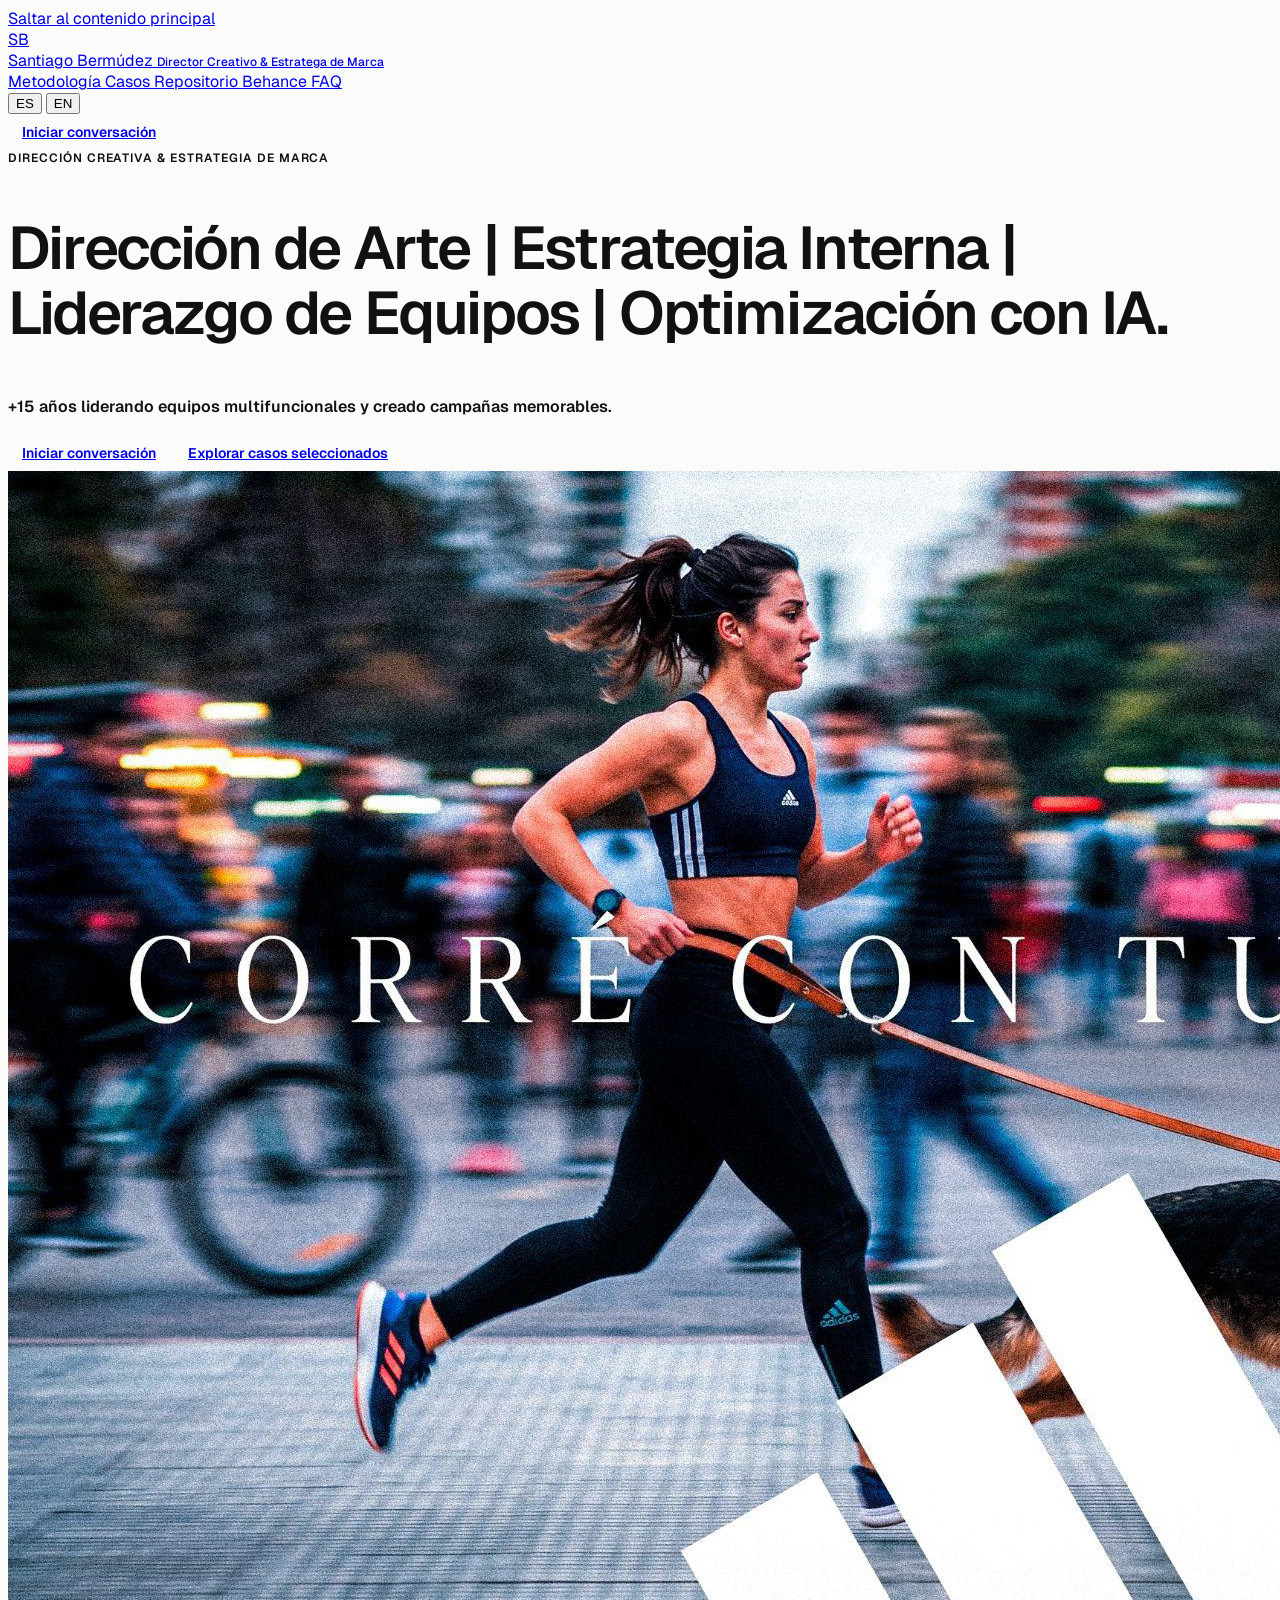
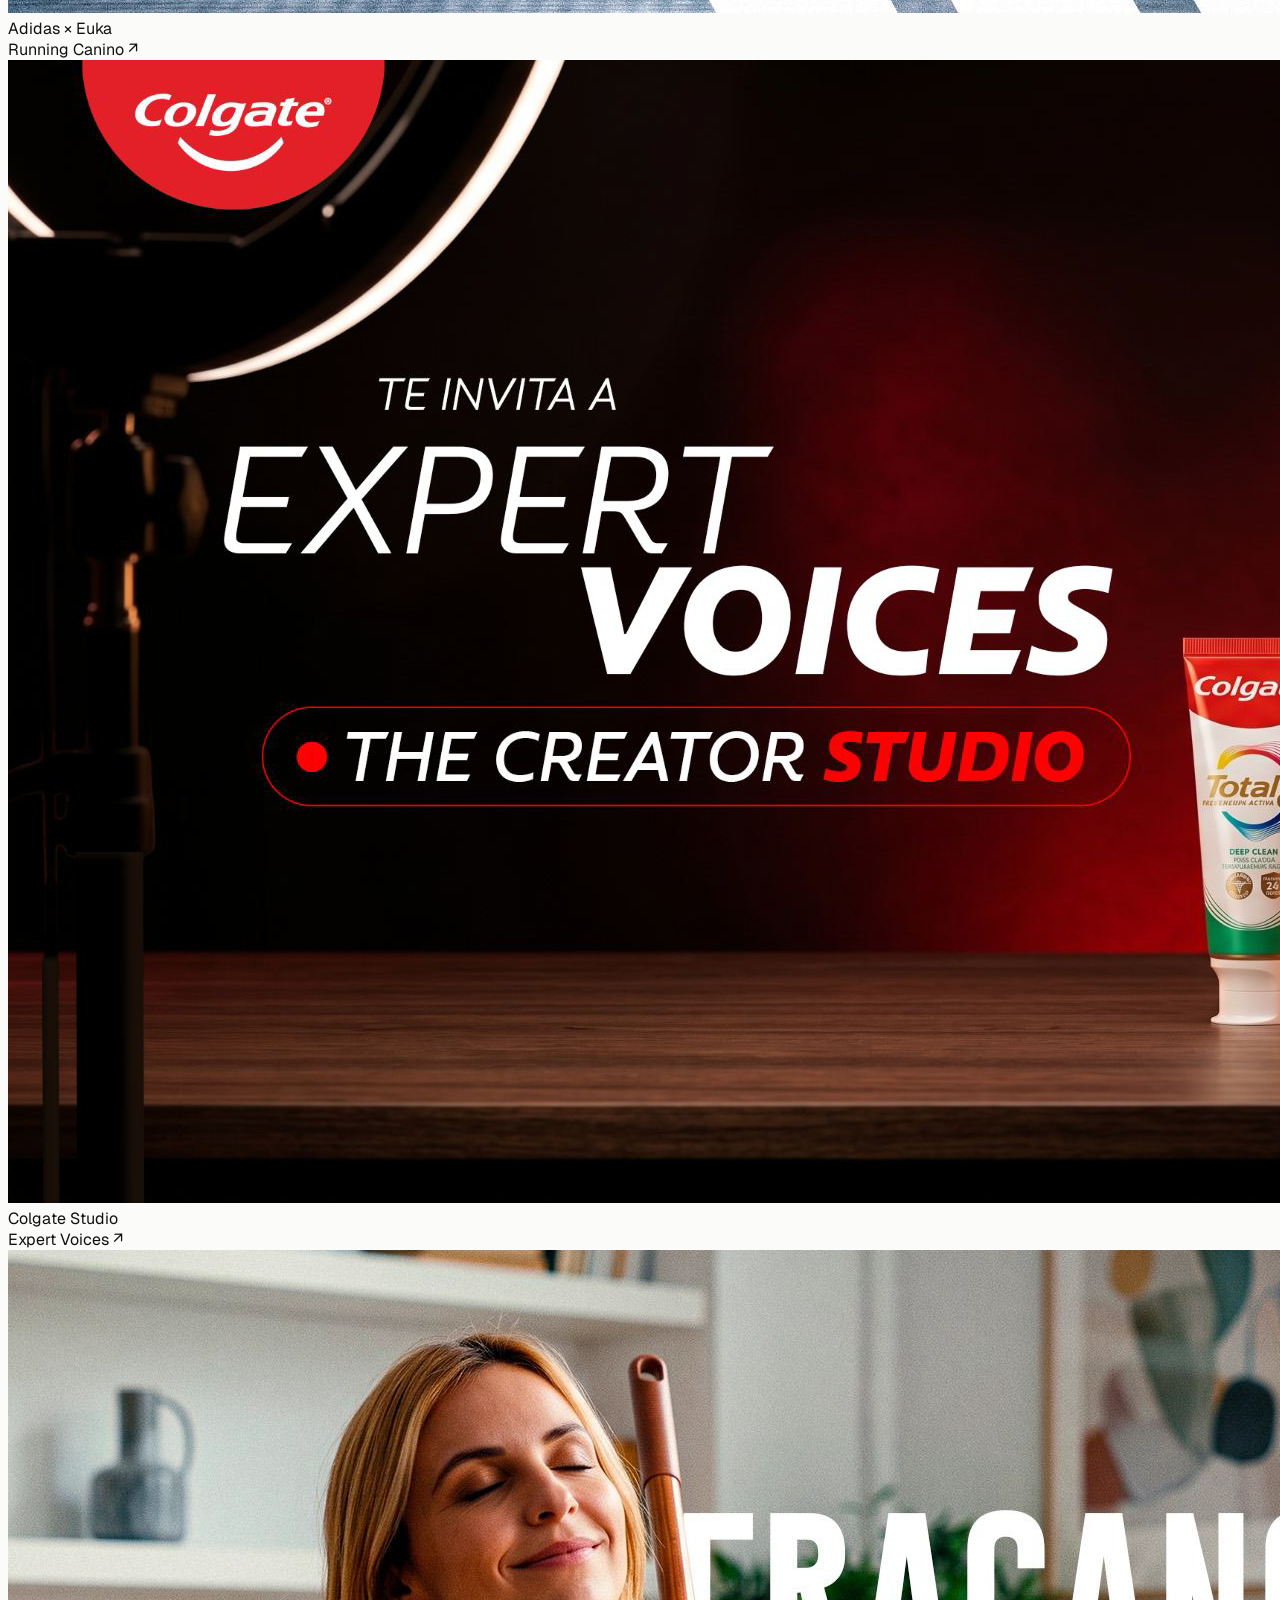
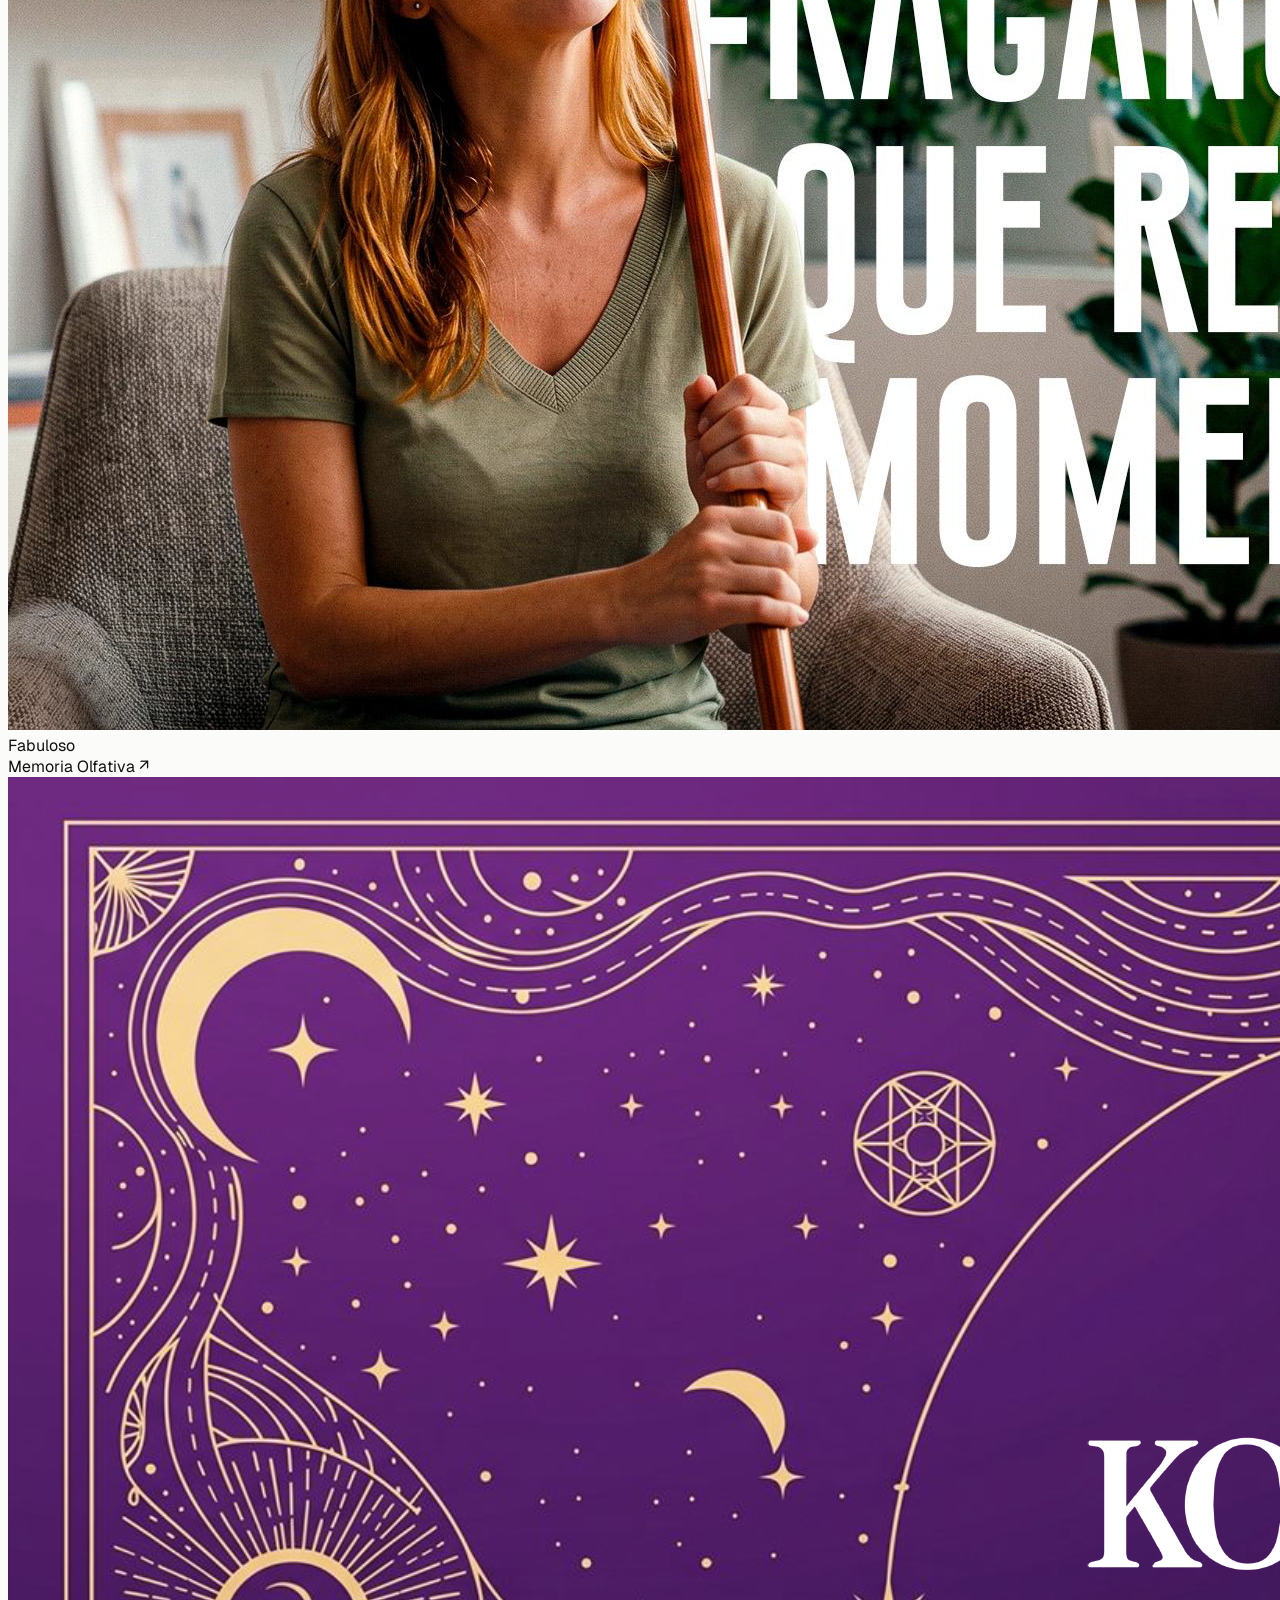
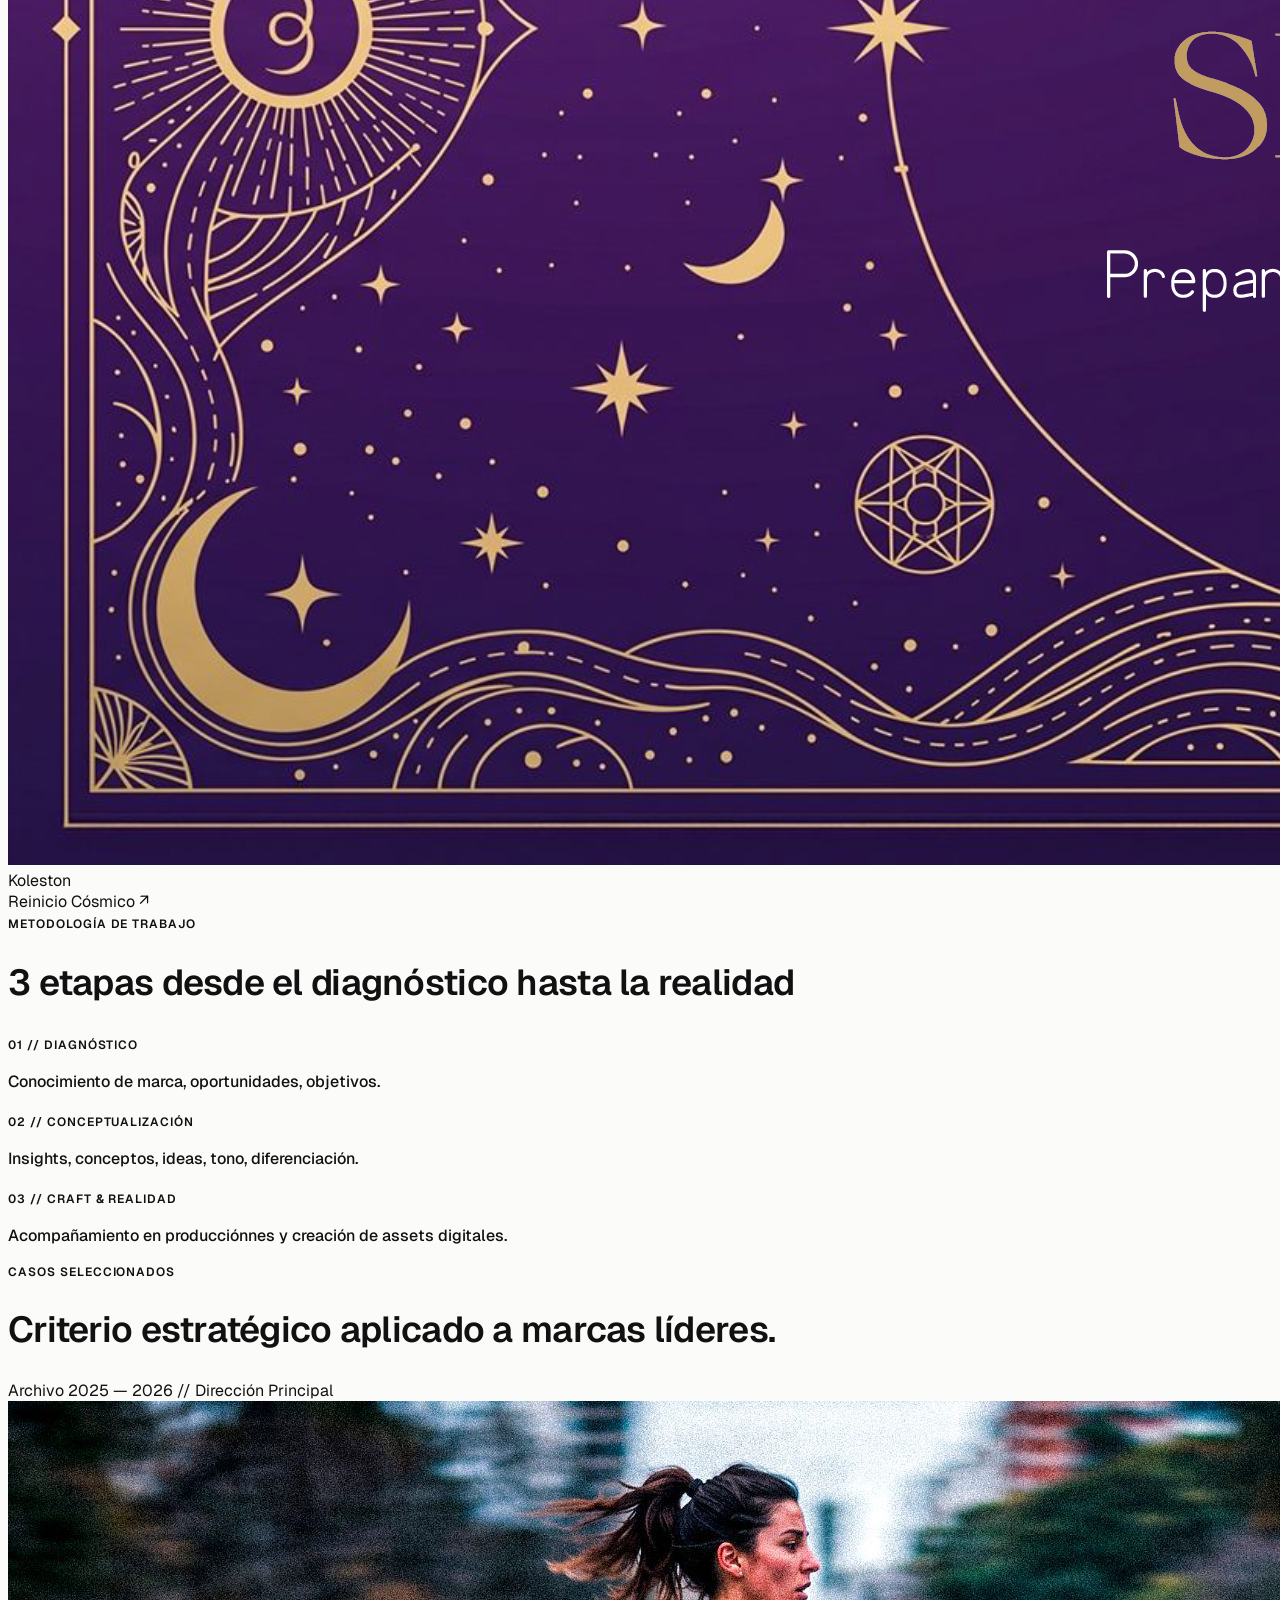
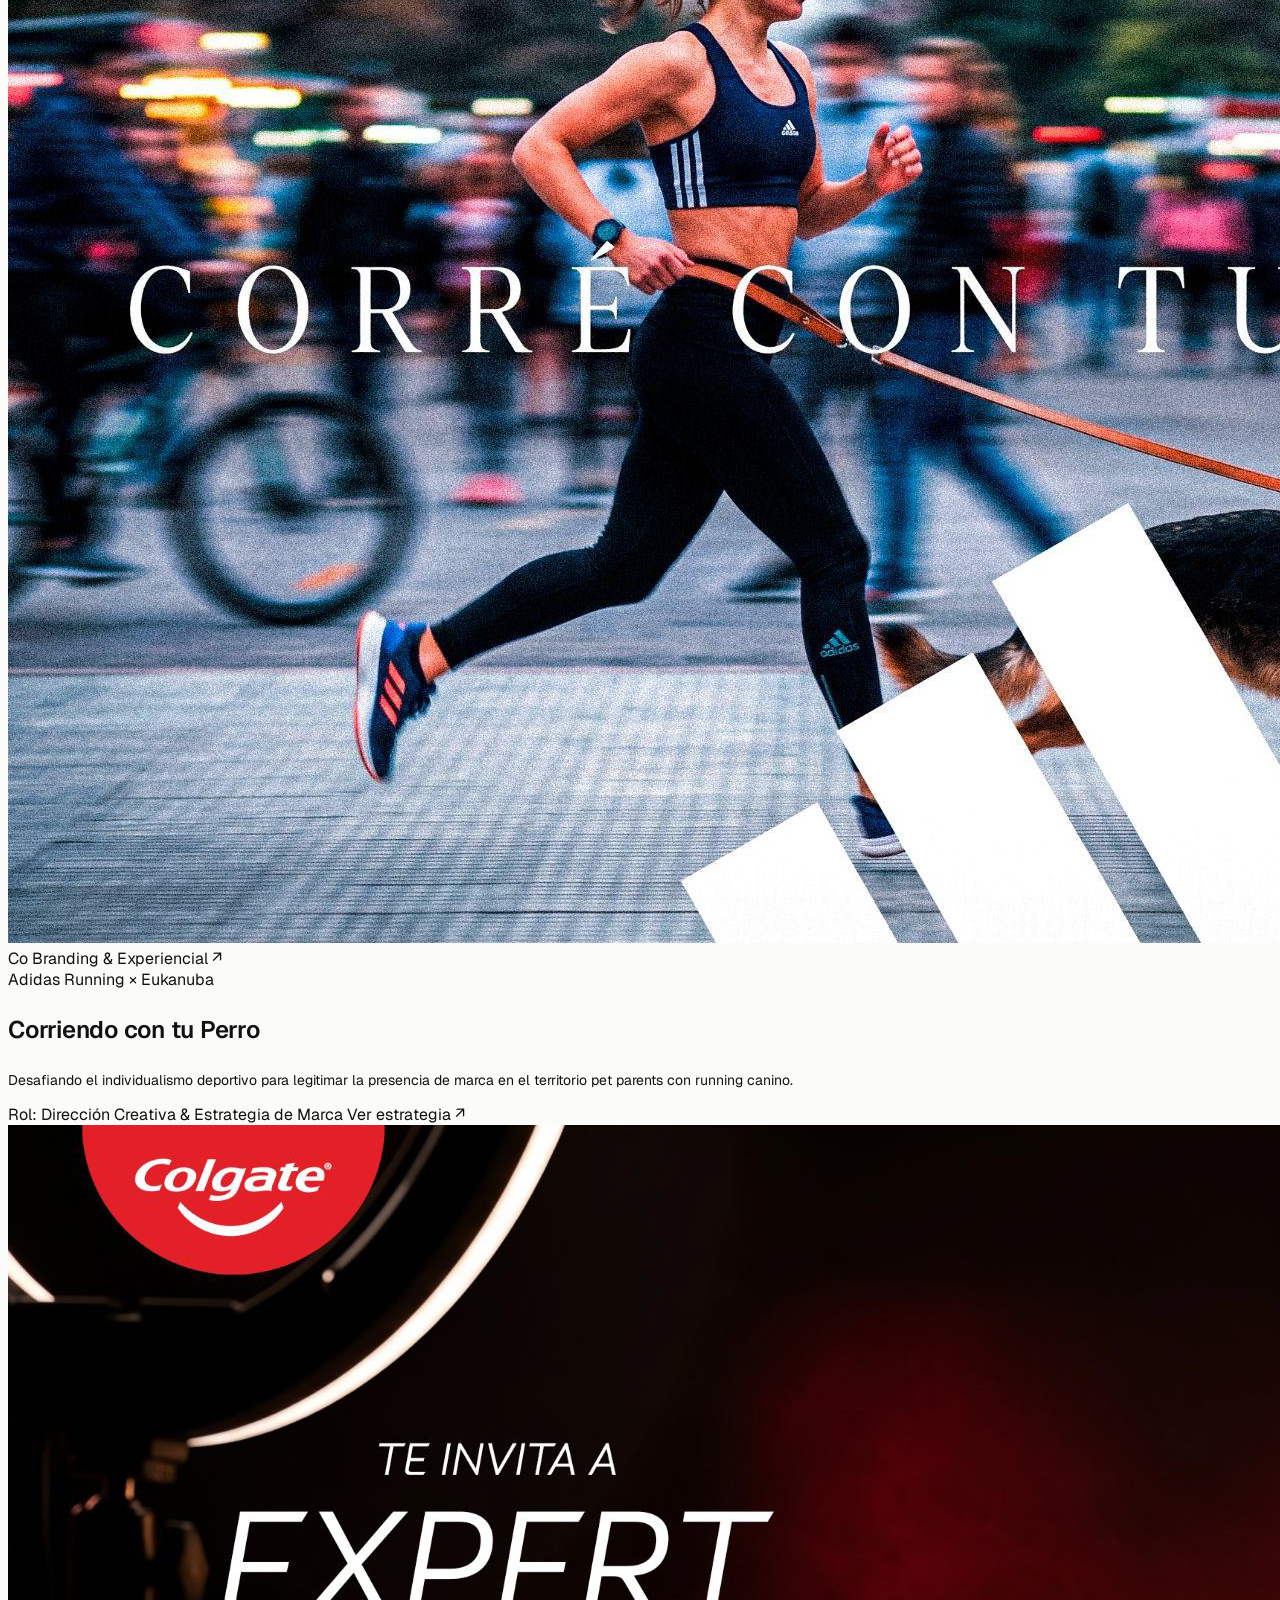
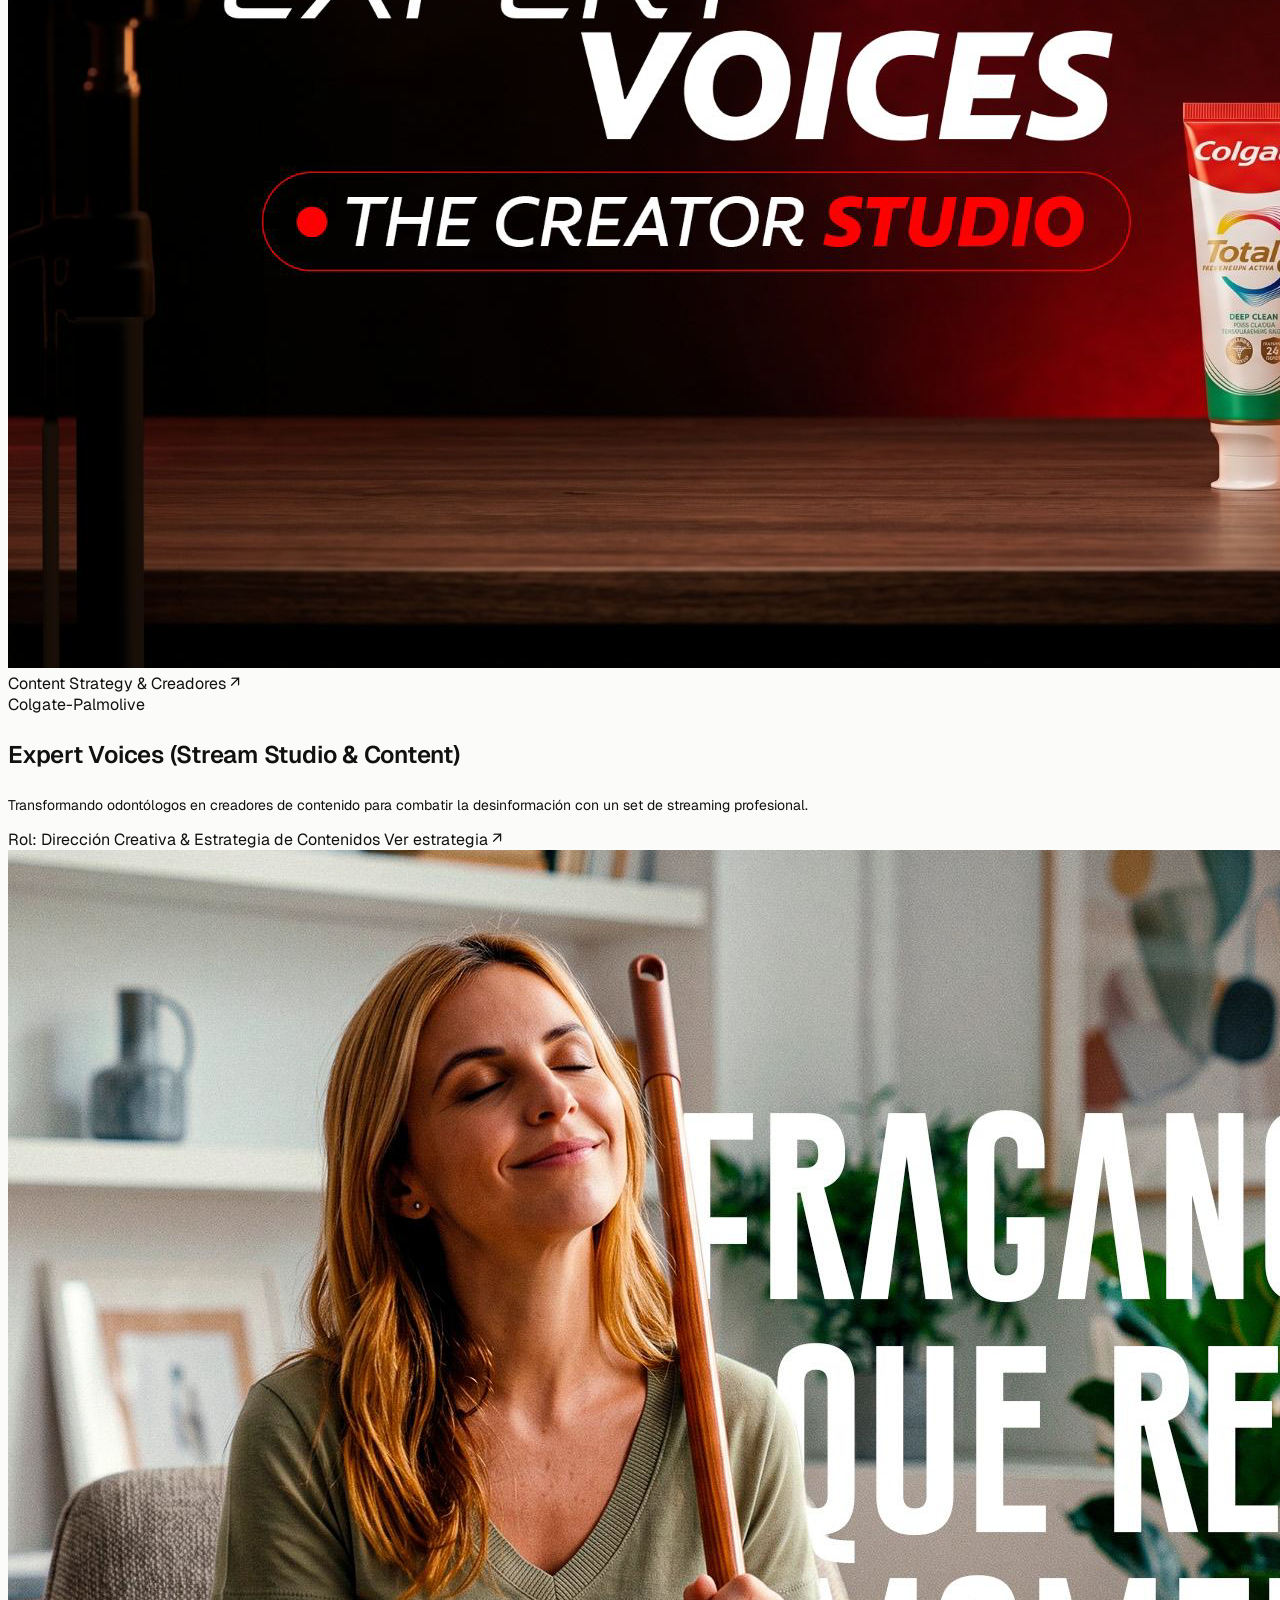
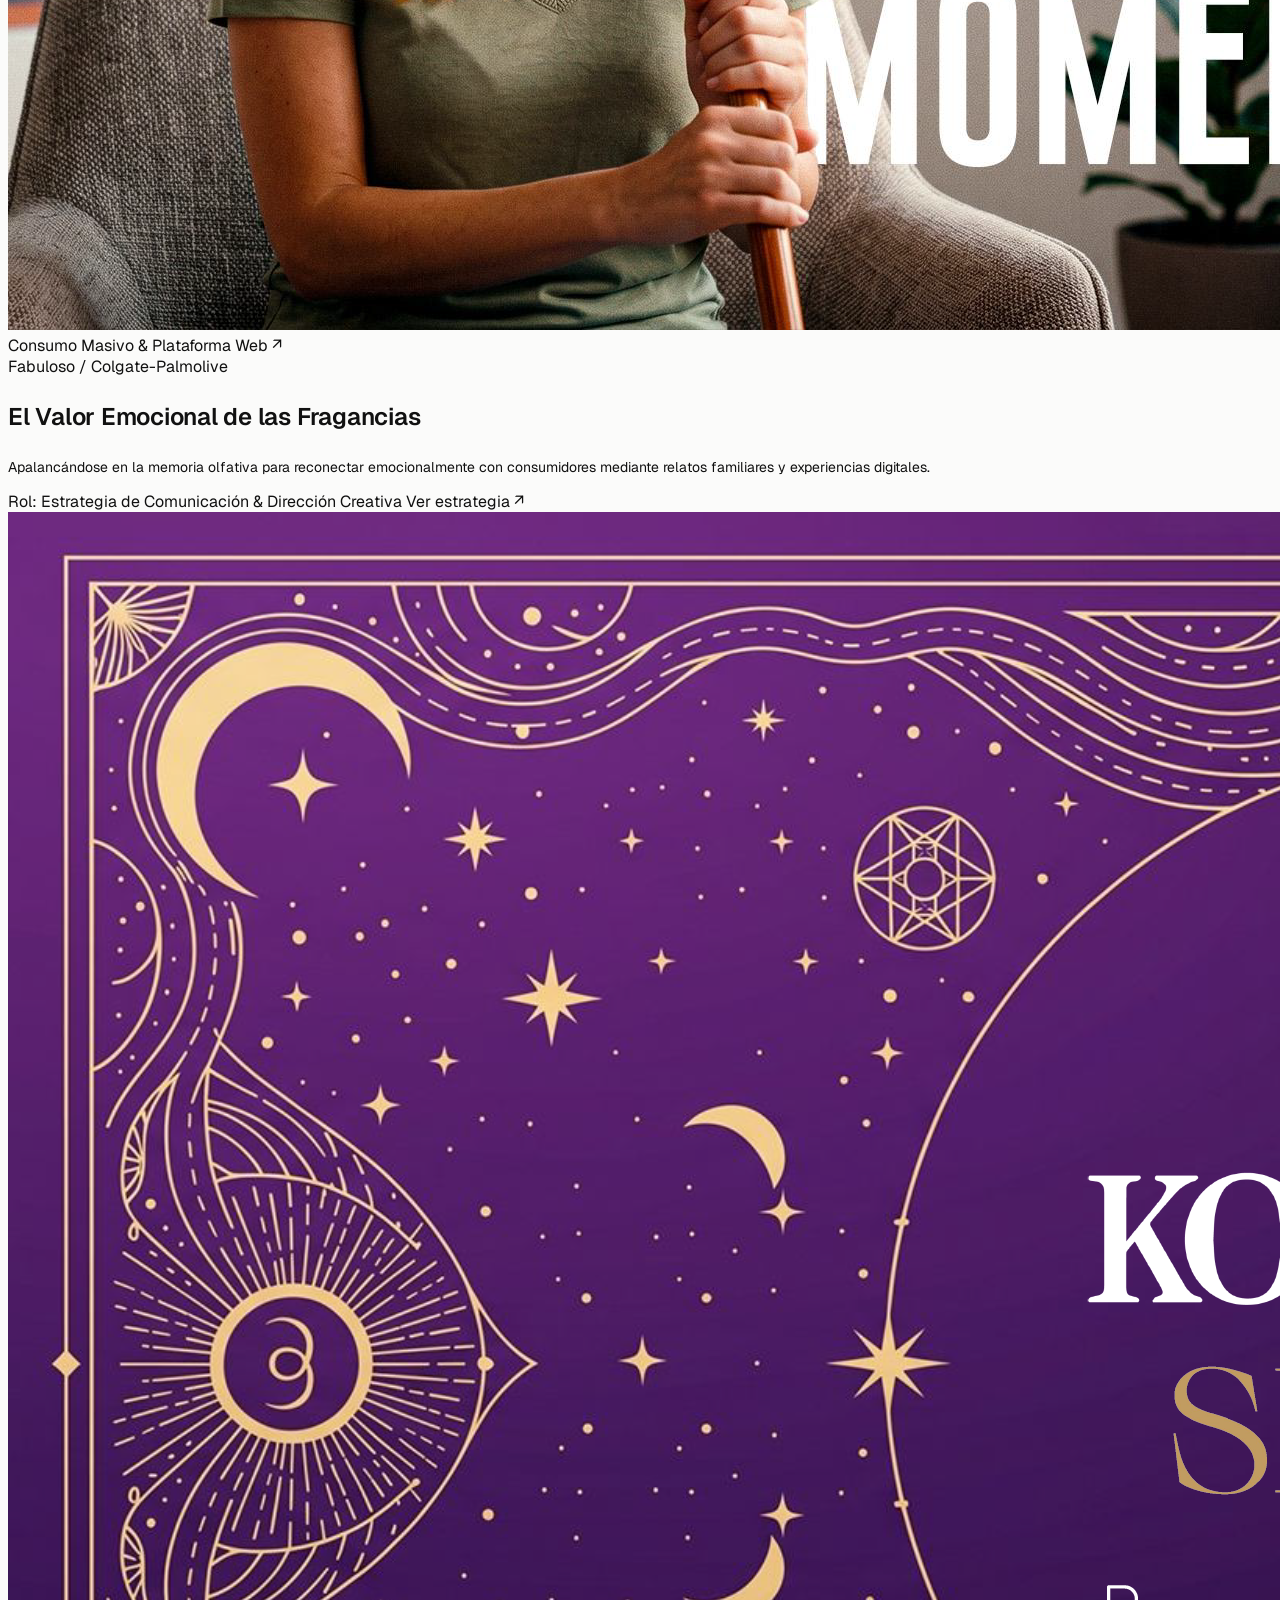
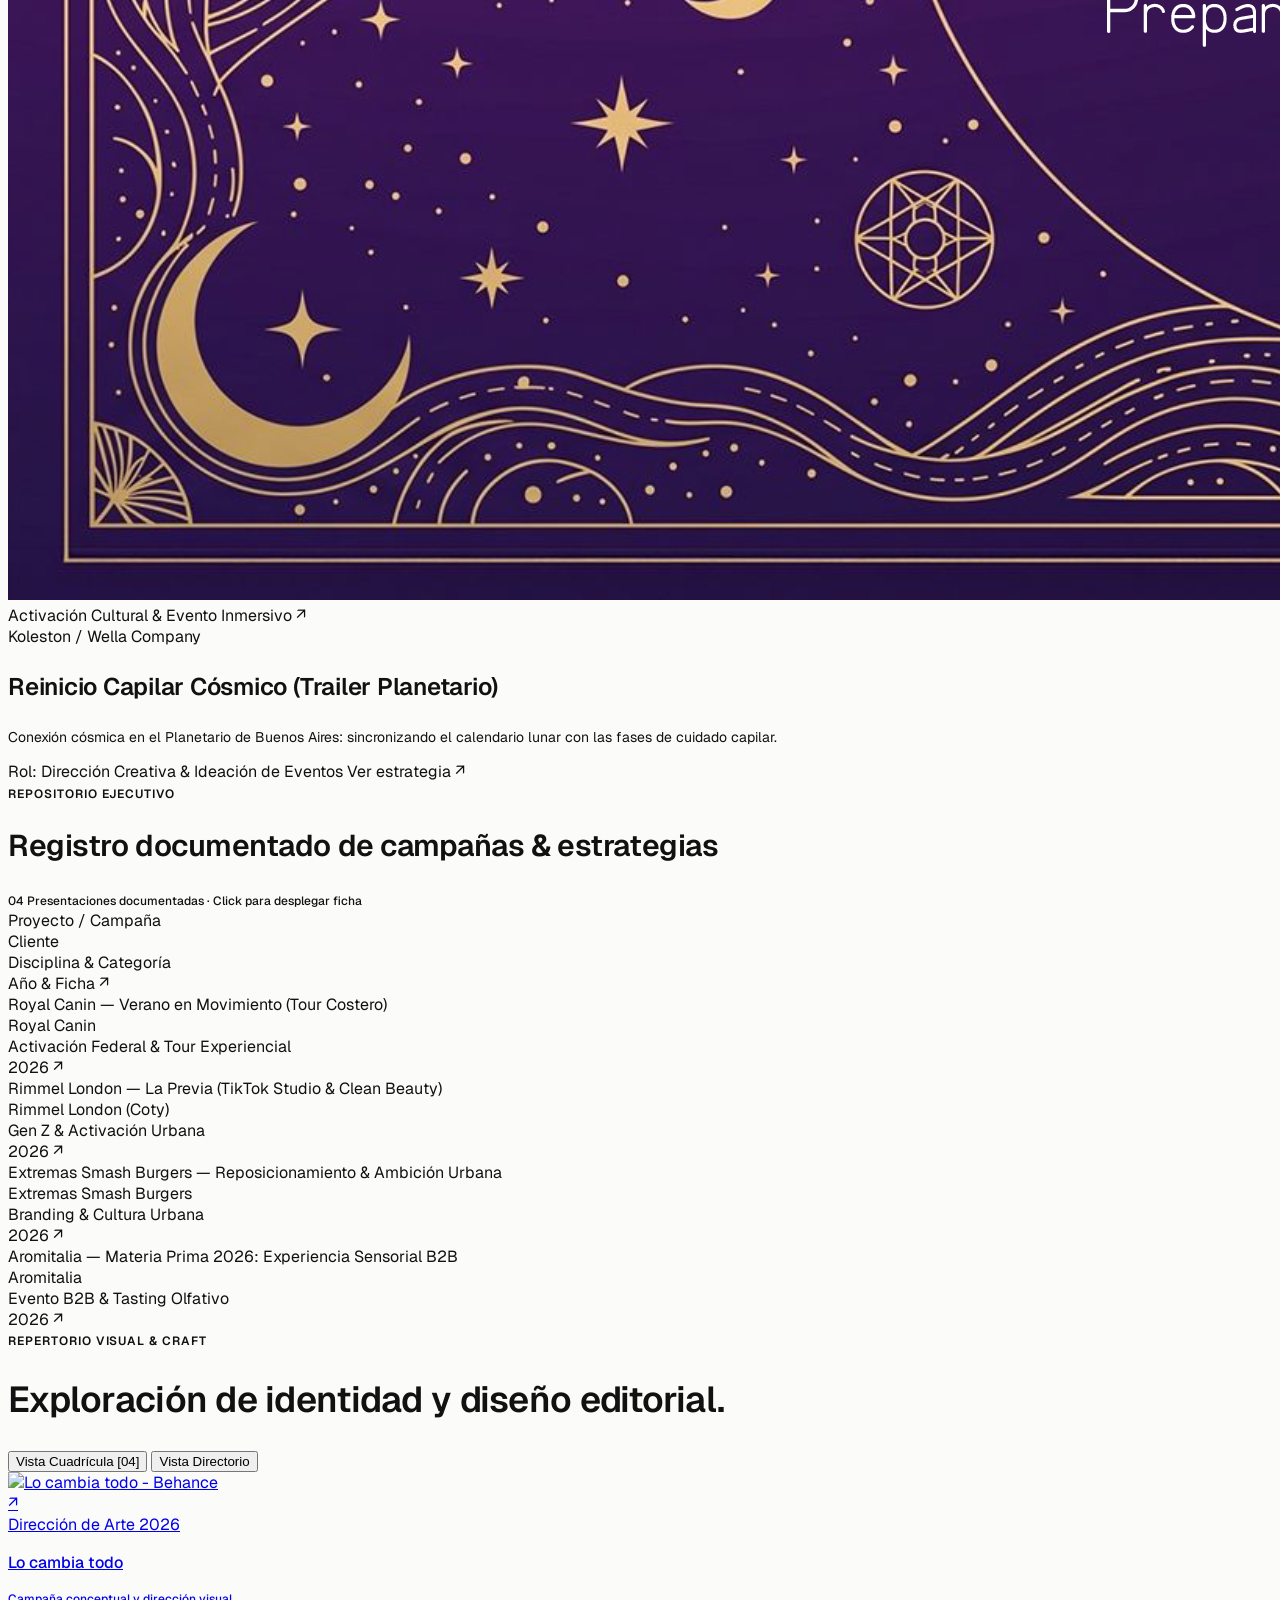
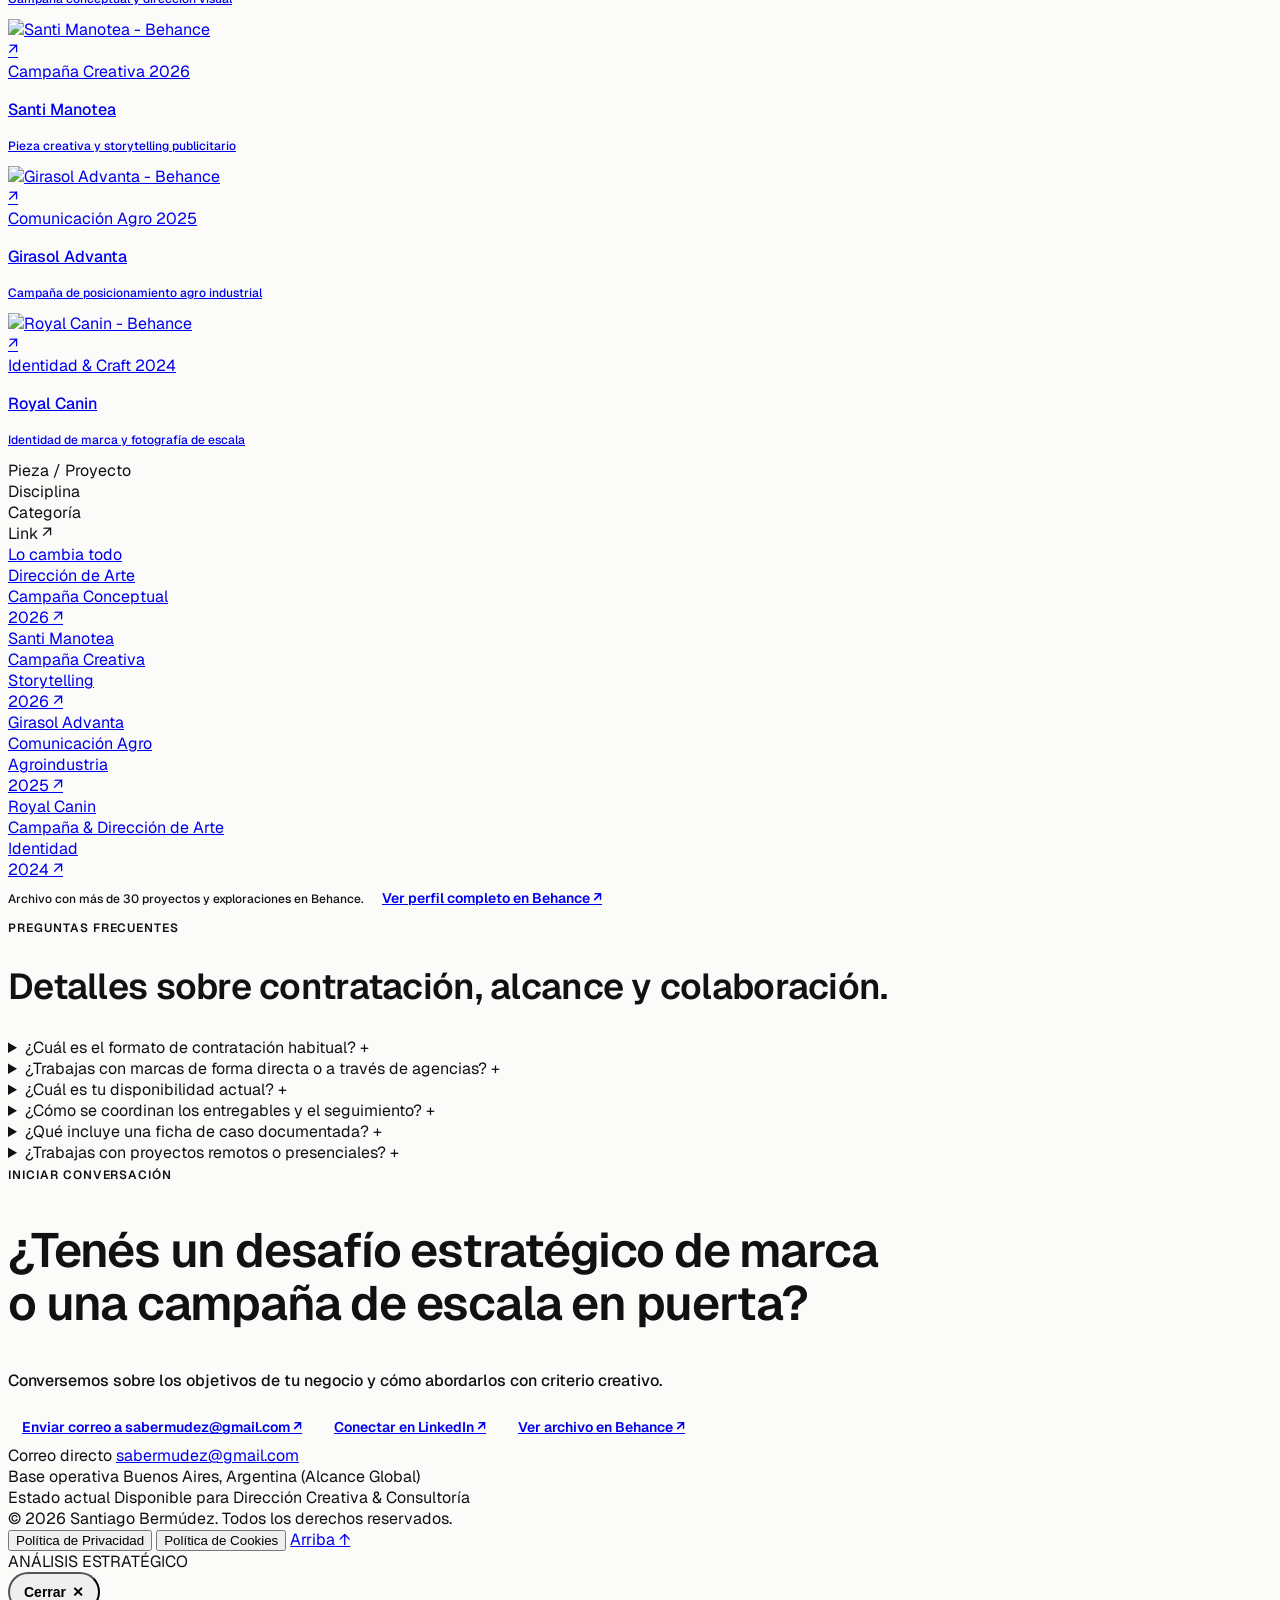
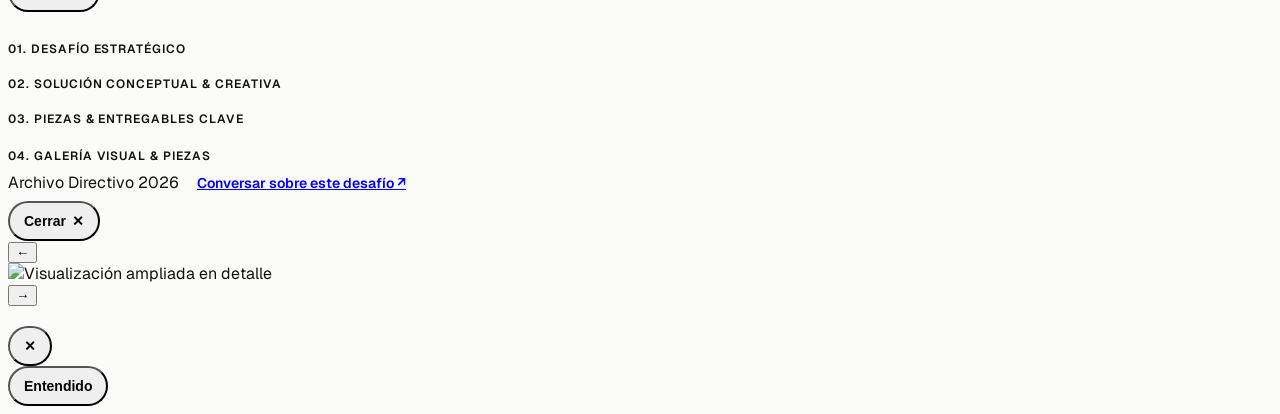
==== commit 2cc70643: "refactor: apply hero & process revisions, prune repository per user request" ====
--- a/Portfolio/index.html
+++ b/Portfolio/index.html
@@ -4,20 +4,20 @@
   <meta charset="UTF-8" />
   <meta name="viewport" content="width=device-width, initial-scale=1.0" />
   <title>Santiago Bermúdez — Director Creativo & Estratega de Marca</title>
-  <meta name="description" content="Portfolio y dirección creativa de Santiago Bermúdez. Estrategia rigurosa y dirección de arte para marcas de consumo masivo, retail y experiencias." />
+  <meta name="description" content="Portfolio y dirección creativa de Santiago Bermúdez. Dirección de Arte, Estrategia Interna, Liderazgo de Equipos y Optimización con IA." />
   
   <!-- Canonical & Advanced SEO Metadata -->
   <link rel="canonical" href="https://portfolio-sabermudez.vercel.app/" />
   <meta name="robots" content="index, follow, max-image-preview:large, max-snippet:-1, max-video-preview:-1" />
   <meta name="author" content="Santiago Bermúdez" />
-  <meta name="keywords" content="Santiago Bermúdez, Director Creativo, Estratega de Marca, Brand Strategy, Creative Direction, Buenos Aires, Publicidad, Dirección de Arte, Consumo Masivo" />
+  <meta name="keywords" content="Santiago Bermúdez, Director Creativo, Estratega de Marca, Brand Strategy, Creative Direction, Buenos Aires, Publicidad, Dirección de Arte, Optimización con IA" />
 
   <!-- OpenGraph / Social Metadata -->
   <meta property="og:locale" content="es_AR" />
   <meta property="og:site_name" content="Santiago Bermúdez — Director Creativo & Estratega de Marca" />
   <meta property="og:url" content="https://portfolio-sabermudez.vercel.app/" />
   <meta property="og:title" content="Santiago Bermúdez — Director Creativo & Estratega de Marca" />
-  <meta property="og:description" content="Estrategia rigurosa y dirección de arte para marcas que lideran su categoría." />
+  <meta property="og:description" content="Dirección de Arte | Estrategia Interna | Liderazgo de Equipos | Optimización con IA." />
   <meta property="og:image" content="https://portfolio-sabermudez.vercel.app/Proyectos/Adidas%20Euka/Portada.png" />
   <meta property="og:image:width" content="1200" />
   <meta property="og:image:height" content="630" />
@@ -26,7 +26,7 @@
   <!-- Twitter Card Metadata -->
   <meta name="twitter:card" content="summary_large_image" />
   <meta name="twitter:title" content="Santiago Bermúdez — Director Creativo & Estratega de Marca" />
-  <meta name="twitter:description" content="Estrategia rigurosa y dirección de arte para marcas que lideran su categoría." />
+  <meta name="twitter:description" content="Dirección de Arte | Estrategia Interna | Liderazgo de Equipos | Optimización con IA." />
   <meta name="twitter:image" content="https://portfolio-sabermudez.vercel.app/Proyectos/Adidas%20Euka/Portada.png" />
 
   <!-- JSON-LD Structured Data (Schema.org) -->
@@ -39,7 +39,7 @@
         "@id": "https://portfolio-sabermudez.vercel.app/#person",
         "name": "Santiago Bermúdez",
         "jobTitle": "Director Creativo & Estratega de Marca",
-        "description": "Director Creativo y Estratega de Marca con más de diez años articulando marcas de consumo masivo, cultura contemporánea y experiencias transformadoras.",
+        "description": "Director Creativo y Estratega de Marca. +15 años liderando equipos multifuncionales y creado campañas memorables.",
         "url": "https://portfolio-sabermudez.vercel.app/",
         "sameAs": [
           "https://www.linkedin.com/in/santiagobermudez/",
@@ -112,7 +112,7 @@
     };
   </script>
 
-  <!-- Estilos del Sistema Visual (B1 a B11) -->
+  <!-- Estilos del Sistema Visual (B1 a B10) -->
   <style>
     ::selection {
       background-color: #9E5B3D;
@@ -134,28 +134,28 @@
     /* Named Text Styles according to B1 */
     .heading-1 {
       font-size: 3.75rem; /* 60px */
-      line-height: 1;
+      line-height: 1.08;
       font-weight: 600;
       letter-spacing: -0.03em;
       text-wrap: balance;
     }
     @media (max-width: 768px) {
       .heading-1 {
-        font-size: 2.5rem; /* 40px */
-        line-height: 1.1;
+        font-size: 2.25rem; /* 36px */
+        line-height: 1.15;
       }
     }
 
     .heading-2 {
       font-size: 3rem; /* 48px */
-      line-height: 1;
+      line-height: 1.1;
       font-weight: 600;
       letter-spacing: -0.025em;
       text-wrap: balance;
     }
     @media (max-width: 768px) {
       .heading-2 {
-        font-size: 2rem; /* 32px */
+        font-size: 1.875rem; /* 30px */
         line-height: 1.15;
       }
     }
@@ -200,7 +200,7 @@
     .caption-3 { font-size: 0.75rem; line-height: 1rem; font-weight: 600; text-transform: uppercase; letter-spacing: 0.08em; }
     .caption-4 { font-size: 0.75rem; line-height: 1rem; font-weight: 500; }
 
-    /* Button styles (B1 & B2: 8px vertical padding, 12px horizontal padding) */
+    /* Button styles (B1 & B2: 8px vertical padding, 12px-14px horizontal padding) */
     .btn-main {
       padding: 8px 14px;
       font-size: 0.875rem;
@@ -236,17 +236,6 @@
     .reveal-item.revealed {
       opacity: 1;
       transform: translateY(0);
-    }
-
-    /* Tagline Reveal section according to B11 */
-    .tagline-word {
-      display: inline-block;
-      opacity: 0.28;
-      transition: opacity 450ms cubic-bezier(0.22, 1, 0.36, 1), color 450ms cubic-bezier(0.22, 1, 0.36, 1);
-    }
-    .tagline-word.active {
-      opacity: 1;
-      color: #111111;
     }
 
     /* Floating preview thumb for repository table */
@@ -270,15 +259,11 @@
       transform: translate(-50%, -50%) scale(1);
     }
 
-    /* Support for prefers-reduced-motion (B7 & B11) */
+    /* Support for prefers-reduced-motion (B7) */
     @media (prefers-reduced-motion: reduce) {
       .reveal-item {
         opacity: 1 !important;
         transform: none !important;
-        transition: none !important;
-      }
-      .tagline-word {
-        opacity: 1 !important;
         transition: none !important;
       }
     }
@@ -318,13 +303,13 @@
         </div>
       </a>
 
-      <!-- Enlaces de Navegación -->
+      <!-- Enlaces de Navegación (Orden actualizado: Metodología -> Casos -> Repositorio -> Behance -> FAQ) -->
       <div class="hidden md:flex items-center gap-6 font-mono text-xs tracking-wide uppercase text-content-secondary">
+        <a href="#process" class="nav-item hover:text-content-primary transition-colors py-1 focus:outline-none focus-visible:text-accent">
+          <span data-i18n="header.navProcess">Metodología</span>
+        </a>
         <a href="#cases" class="nav-item hover:text-content-primary transition-colors py-1 focus:outline-none focus-visible:text-accent">
           <span data-i18n="header.navCases">Casos</span>
-        </a>
-        <a href="#process" class="nav-item hover:text-content-primary transition-colors py-1 focus:outline-none focus-visible:text-accent">
-          <span data-i18n="header.navProcess">Metodología</span>
         </a>
         <a href="#repository" class="nav-item hover:text-content-primary transition-colors py-1 focus:outline-none focus-visible:text-accent">
           <span data-i18n="header.navRepo">Repositorio</span>
@@ -363,12 +348,12 @@
   <main id="main-content" tabindex="-1" class="focus:outline-none">
 
     <!-- =========================================================================
-         SECCIÓN 01: HERO SECTION EDITORIAL (A2, A5, B5: CAPPED 680PX, NO 3D)
+         SECCIÓN 01: HERO SECTION EDITORIAL (TEXTOS ACTUALIZADOS SEGÚN SOLICITUD)
          ========================================================================= -->
-    <section id="hero" class="relative pt-32 sm:pt-36 md:pt-40 pb-20 px-6 md:px-12 lg:px-20 max-w-[1400px] mx-auto">
+    <section id="hero" class="relative pt-32 sm:pt-36 md:pt-40 pb-16 px-6 md:px-12 lg:px-20 max-w-[1400px] mx-auto">
       
       <!-- Contenedor Superior: Titular, Subtítulo y CTA Primario -->
-      <div class="flex flex-col items-start max-w-[680px]">
+      <div class="flex flex-col items-start max-w-[760px]">
         
         <!-- Etiqueta de Categoría (Caption 3) -->
         <div class="inline-flex items-center gap-2 px-3 py-1 rounded-full border border-border bg-surface text-content-secondary caption-3 mb-6 shadow-xs">
@@ -376,18 +361,18 @@
           <span data-i18n="hero.tag">Dirección Creativa & Estrategia de Marca</span>
         </div>
 
-        <!-- Titular Principal con Gradiente Textual Light Mode (#000000 -> #555555 per B5) -->
+        <!-- Titular Principal Actualizado -->
         <h1 data-i18n="hero.headline" class="heading-1 bg-gradient-to-r from-black via-neutral-900 to-neutral-600 bg-clip-text text-transparent mb-6">
-          Estrategia rigurosa y dirección de arte para marcas de gran escala.
+          Dirección de Arte | Estrategia Interna | Liderazgo de Equipos | Optimización con IA.
         </h1>
 
-        <!-- Subtítulo Aclaratorio (Max Width 680px per B5) -->
-        <p data-i18n="hero.subheadline" class="body-2 text-content-secondary mb-8">
-          Más de diez años articulando diagnóstico de negocio, cultura contemporánea y craft visual para transformar consumo masivo, retail y experiencias.
+        <!-- Subtítulo Aclaratorio Actualizado -->
+        <p data-i18n="hero.subheadline" class="body-1 text-content-secondary mb-8 max-w-[680px]">
+          +15 años liderando equipos multifuncionales y creado campañas memorables.
         </p>
 
         <!-- Botones de Acción (One Primary Action per A1 & A4) -->
-        <div class="flex flex-wrap items-center gap-3 sm:gap-4 mb-16">
+        <div class="flex flex-wrap items-center gap-3 sm:gap-4 mb-12">
           <a href="#contact" class="btn-main bg-accent hover:bg-accent-hover text-white text-sm px-5 py-2.5 shadow-sm" data-i18n="hero.primaryCta">
             Iniciar conversación
           </a>
@@ -398,30 +383,8 @@
 
       </div>
 
-      <!-- Franja de Autoridad / Social Proof (A2 & B8) -->
-      <div class="border-t border-border pt-8 mt-2">
-        <p data-i18n="hero.proofLabel" class="caption-3 text-content-muted mb-4 font-mono">
-          Marcas articuladas en proyectos y campañas regionales
-        </p>
-        <div class="flex flex-wrap items-center gap-x-8 gap-y-3 text-xs md:text-sm font-mono uppercase tracking-wider text-content-secondary font-medium">
-          <span>Adidas Running</span>
-          <span class="text-border">/</span>
-          <span>Colgate-Palmolive</span>
-          <span class="text-border">/</span>
-          <span>Royal Canin</span>
-          <span class="text-border">/</span>
-          <span>Wella Company</span>
-          <span class="text-border">/</span>
-          <span>Decathlon</span>
-          <span class="text-border">/</span>
-          <span>Fabuloso</span>
-          <span class="text-border">/</span>
-          <span>Rimmel London</span>
-        </div>
-      </div>
-
       <!-- Hero Visual Showcase Estático (A2 Item 5 & B3: Radios Anidados) -->
-      <div class="mt-12 grid grid-cols-1 sm:grid-cols-2 lg:grid-cols-4 gap-4">
+      <div class="mt-4 grid grid-cols-1 sm:grid-cols-2 lg:grid-cols-4 gap-4">
         
         <!-- Pieza 1: Adidas x Eukanuba -->
         <div class="case-card group cursor-pointer rounded-2xl border border-border bg-surface p-2 shadow-xs hover:border-accent/40 transition-all duration-300" data-case-id="case-adidas-euka">
@@ -488,31 +451,60 @@
     </section>
 
     <!-- =========================================================================
-         SECCIÓN 02: TAGLINE REVEAL SECTION (MANDATORIA B11: SCROLL WORD BY WORD)
+         SECCIÓN 02: METODOLOGÍA DE TRABAJO (REUBICADA INMEDIATAMENTE TRAS EL HERO)
          ========================================================================= -->
-    <section id="tagline-reveal-section" class="border-y border-border bg-surface-elevated py-24 md:py-36 px-6 md:px-12 lg:px-20">
-      <div class="max-w-4xl mx-auto">
-        <span data-i18n="taglineReveal.tag" class="caption-3 text-accent block mb-6 font-mono font-semibold">
-          // Tesis Directiva
+    <section id="process" class="py-20 md:py-28 px-6 md:px-12 lg:px-20 max-w-[1400px] mx-auto border-t border-border reveal-item">
+      
+      <div class="max-w-2xl mb-14">
+        <span data-i18n="process.tag" class="caption-3 text-accent font-mono block mb-2 font-semibold">
+          // Metodología de trabajo
         </span>
+        <h2 data-i18n="process.headline" class="heading-3 text-content-primary">
+          3 etapas desde el diagnóstico hasta la realidad
+        </h2>
+      </div>
+
+      <!-- Cuadrícula de 3 Etapas sin títulos intermedios según solicitud -->
+      <div class="grid grid-cols-1 md:grid-cols-3 gap-6 lg:gap-8">
         
-        <!-- Contenedor de Palabras Interactivas de Revelado Suave -->
-        <div id="tagline-container" class="heading-2 text-content-primary leading-tight font-semibold" aria-label="Tesis directiva">
-          <p id="tagline-line-1" class="mb-4">
-            <!-- Palabras generadas dinámicamente o estructuradas para el efecto B11 -->
-            <span class="tagline-word">La</span> <span class="tagline-word">creatividad</span> <span class="tagline-word">sin</span> <span class="tagline-word">rigor</span> <span class="tagline-word">de</span> <span class="tagline-word">negocio</span> <span class="tagline-word">es</span> <span class="tagline-word">solo</span> <span class="tagline-word">decoración.</span>
+        <!-- Etapa 1 -->
+        <div class="p-8 rounded-3xl bg-surface border border-border shadow-xs hover:border-accent/40 transition-all duration-300">
+          <span data-i18n="process.step1Tag" class="caption-3 text-accent font-mono block mb-4 font-semibold">
+            01 // DIAGNÓSTICO
+          </span>
+          <p data-i18n="process.step1Desc" class="body-2 text-content-primary leading-relaxed">
+            Conocimiento de marca, oportunidades, objetivos.
           </p>
-          <p id="tagline-line-2">
-            <span class="tagline-word">La</span> <span class="tagline-word">estrategia</span> <span class="tagline-word">sin</span> <span class="tagline-word">craft</span> <span class="tagline-word">visual</span> <span class="tagline-word">es</span> <span class="tagline-word">completamente</span> <span class="tagline-word">invisible.</span>
+        </div>
+
+        <!-- Etapa 2 -->
+        <div class="p-8 rounded-3xl bg-surface border border-border shadow-xs hover:border-accent/40 transition-all duration-300">
+          <span data-i18n="process.step2Tag" class="caption-3 text-accent font-mono block mb-4 font-semibold">
+            02 // CONCEPTUALIZACIÓN
+          </span>
+          <p data-i18n="process.step2Desc" class="body-2 text-content-primary leading-relaxed">
+            Insights, conceptos, ideas, tono, diferenciación.
           </p>
         </div>
-      </div>
+
+        <!-- Etapa 3 -->
+        <div class="p-8 rounded-3xl bg-surface border border-border shadow-xs hover:border-accent/40 transition-all duration-300">
+          <span data-i18n="process.step3Tag" class="caption-3 text-accent font-mono block mb-4 font-semibold">
+            03 // CRAFT & REALIDAD
+          </span>
+          <p data-i18n="process.step3Desc" class="body-2 text-content-primary leading-relaxed">
+            Acompañamiento en producciónnes y creación de assets digitales.
+          </p>
+        </div>
+
+      </div>
+
     </section>
 
     <!-- =========================================================================
          SECCIÓN 03: CASOS SELECCIONADOS (A2 & B3: RADIOS ANIDADOS, BORDES COMPLETOS)
          ========================================================================= -->
-    <section id="cases" class="py-24 md:py-32 px-6 md:px-12 lg:px-20 max-w-[1400px] mx-auto reveal-item">
+    <section id="cases" class="py-24 md:py-32 px-6 md:px-12 lg:px-20 max-w-[1400px] mx-auto border-t border-border reveal-item">
       
       <!-- Cabecera de Sección -->
       <div class="flex flex-col md:flex-row md:items-end justify-between gap-6 mb-16">
@@ -702,67 +694,7 @@
     </section>
 
     <!-- =========================================================================
-         SECCIÓN 04: METODOLOGÍA / HOW IT WORKS (A2 ITEM 8: THREE CLEAR STEPS)
-         ========================================================================= -->
-    <section id="process" class="py-24 md:py-32 px-6 md:px-12 lg:px-20 max-w-[1400px] mx-auto border-t border-border reveal-item">
-      
-      <div class="max-w-2xl mb-16">
-        <span data-i18n="process.tag" class="caption-3 text-accent font-mono block mb-3 font-semibold">
-          // Metodología de trabajo
-        </span>
-        <h2 data-i18n="process.headline" class="heading-3 text-content-primary">
-          Tres etapas claras desde el diagnóstico hasta el despliegue.
-        </h2>
-      </div>
-
-      <!-- Cuadrícula de 3 Pasos con Tarjetas de Superficie Plana y Bordes Perimetrales -->
-      <div class="grid grid-cols-1 md:grid-cols-3 gap-6 lg:gap-8">
-        
-        <!-- Paso 1 -->
-        <div class="p-8 rounded-3xl bg-surface border border-border shadow-xs hover:border-accent/40 transition-all duration-300">
-          <span data-i18n="process.step1Tag" class="caption-3 text-accent font-mono block mb-4 font-semibold">
-            01 // Diagnóstico
-          </span>
-          <h3 data-i18n="process.step1Title" class="title-1 text-content-primary mb-3">
-            Oportunidad & Posicionamiento
-          </h3>
-          <p data-i18n="process.step1Desc" class="body-5 text-content-secondary">
-            Auditoría de percepción, matrices de oportunidad y plataformas de comunicación ancladas en métricas tangibles de negocio.
-          </p>
-        </div>
-
-        <!-- Paso 2 -->
-        <div class="p-8 rounded-3xl bg-surface border border-border shadow-xs hover:border-accent/40 transition-all duration-300">
-          <span data-i18n="process.step2Tag" class="caption-3 text-accent font-mono block mb-4 font-semibold">
-            02 // Conceptualización
-          </span>
-          <h3 data-i18n="process.step2Title" class="title-1 text-content-primary mb-3">
-            Dirección Creativa & Narrativa
-          </h3>
-          <p data-i18n="process.step2Desc" class="body-5 text-content-secondary">
-            Idea paraguas, tono de voz y directrices visuales con foco en relevancia cultural y diferenciación categórica real.
-          </p>
-        </div>
-
-        <!-- Paso 3 -->
-        <div class="p-8 rounded-3xl bg-surface border border-border shadow-xs hover:border-accent/40 transition-all duration-300">
-          <span data-i18n="process.step3Tag" class="caption-3 text-accent font-mono block mb-4 font-semibold">
-            03 // Craft & Despliegue
-          </span>
-          <h3 data-i18n="process.step3Title" class="title-1 text-content-primary mb-3">
-            Supervisión Integral Omnicanal
-          </h3>
-          <p data-i18n="process.step3Desc" class="body-5 text-content-secondary">
-            Acompañamiento en rodajes, activaciones inmersivas, retail y assets digitales para asegurar un craft impecable.
-          </p>
-        </div>
-
-      </div>
-
-    </section>
-
-    <!-- =========================================================================
-         SECCIÓN 05: REPOSITORIO EJECUTIVO (DIRECTORIO DOCUMENTADO DE 11 CASOS)
+         SECCIÓN 04: REPOSITORIO EJECUTIVO (4 CASOS CON MATERIAL 100% REAL Y VERIFICADO)
          ========================================================================= -->
     <section id="repository" class="py-24 md:py-32 px-6 md:px-12 lg:px-20 max-w-[1400px] mx-auto border-t border-border reveal-item">
       
@@ -776,7 +708,7 @@
           </h2>
         </div>
         <span data-i18n="cases.repoSubtitle" class="caption-4 text-content-muted font-mono">
-          11 Presentaciones documentadas · Click para desplegar ficha
+          04 Presentaciones documentadas · Click para desplegar ficha
         </span>
       </div>
 
@@ -807,23 +739,7 @@
           </div>
         </div>
 
-        <!-- Fila 02: Colgate Total Interdental -->
-        <div class="case-table-row px-6 py-4 hover:bg-surface-elevated transition-colors grid grid-cols-12 gap-4 items-center cursor-pointer group" data-case-id="case-colgate-interdental">
-          <div class="col-span-5 md:col-span-4 font-semibold text-sm sm:text-base text-content-primary group-hover:text-accent transition-colors">
-            Colgate Total Interdental — Prevención & Mes de la Salud Oral
-          </div>
-          <div class="col-span-3 hidden sm:block md:col-span-3 font-mono text-xs text-content-secondary">
-            Colgate-Palmolive
-          </div>
-          <div class="col-span-4 sm:col-span-3 md:col-span-3 font-mono text-xs text-content-muted">
-            Consumo Masivo 360°
-          </div>
-          <div class="col-span-3 sm:col-span-1 md:col-span-2 text-right font-mono text-xs text-accent font-semibold">
-            2026 ↗
-          </div>
-        </div>
-
-        <!-- Fila 03: Rimmel London La Previa -->
+        <!-- Fila 02: Rimmel London La Previa -->
         <div class="case-table-row px-6 py-4 hover:bg-surface-elevated transition-colors grid grid-cols-12 gap-4 items-center cursor-pointer group" data-case-id="case-rimmel-previa">
           <div class="col-span-5 md:col-span-4 font-semibold text-sm sm:text-base text-content-primary group-hover:text-accent transition-colors">
             Rimmel London — La Previa (TikTok Studio & Clean Beauty)
@@ -839,23 +755,7 @@
           </div>
         </div>
 
-        <!-- Fila 04: Decathlon Desembarco Abasto -->
-        <div class="case-table-row px-6 py-4 hover:bg-surface-elevated transition-colors grid grid-cols-12 gap-4 items-center cursor-pointer group" data-case-id="case-decathlon-abasto">
-          <div class="col-span-5 md:col-span-4 font-semibold text-sm sm:text-base text-content-primary group-hover:text-accent transition-colors">
-            Decathlon — Desembarco y Experiencia Integral en Abasto Shopping
-          </div>
-          <div class="col-span-3 hidden sm:block md:col-span-3 font-mono text-xs text-content-secondary">
-            Decathlon
-          </div>
-          <div class="col-span-4 sm:col-span-3 md:col-span-3 font-mono text-xs text-content-muted">
-            Identidad Espacial & Retail
-          </div>
-          <div class="col-span-3 sm:col-span-1 md:col-span-2 text-right font-mono text-xs text-accent font-semibold">
-            2026 ↗
-          </div>
-        </div>
-
-        <!-- Fila 05: Extremas Smash Burgers -->
+        <!-- Fila 03: Extremas Smash Burgers -->
         <div class="case-table-row px-6 py-4 hover:bg-surface-elevated transition-colors grid grid-cols-12 gap-4 items-center cursor-pointer group" data-case-id="case-extremas-burgers">
           <div class="col-span-5 md:col-span-4 font-semibold text-sm sm:text-base text-content-primary group-hover:text-accent transition-colors">
             Extremas Smash Burgers — Reposicionamiento & Ambición Urbana
@@ -871,55 +771,7 @@
           </div>
         </div>
 
-        <!-- Fila 06: Olaplex Blossom Floralis -->
-        <div class="case-table-row px-6 py-4 hover:bg-surface-elevated transition-colors grid grid-cols-12 gap-4 items-center cursor-pointer group" data-case-id="case-olaplex-blossom">
-          <div class="col-span-5 md:col-span-4 font-semibold text-sm sm:text-base text-content-primary group-hover:text-accent transition-colors">
-            Olaplex — Blossom: Cuidado Capilar Invernal en Floralis Genérica
-          </div>
-          <div class="col-span-3 hidden sm:block md:col-span-3 font-mono text-xs text-content-secondary">
-            Olaplex
-          </div>
-          <div class="col-span-4 sm:col-span-3 md:col-span-3 font-mono text-xs text-content-muted">
-            Experiencial & Cuidado Capilar
-          </div>
-          <div class="col-span-3 sm:col-span-1 md:col-span-2 text-right font-mono text-xs text-accent font-semibold">
-            2026 ↗
-          </div>
-        </div>
-
-        <!-- Fila 07: Royal Canin Mujeres Veterinarias 8M -->
-        <div class="case-table-row px-6 py-4 hover:bg-surface-elevated transition-colors grid grid-cols-12 gap-4 items-center cursor-pointer group" data-case-id="case-rc-mujeres-vet">
-          <div class="col-span-5 md:col-span-4 font-semibold text-sm sm:text-base text-content-primary group-hover:text-accent transition-colors">
-            Royal Canin — Reconocimiento y Criterio de Mujeres Veterinarias (8M)
-          </div>
-          <div class="col-span-3 hidden sm:block md:col-span-3 font-mono text-xs text-content-secondary">
-            Royal Canin
-          </div>
-          <div class="col-span-4 sm:col-span-3 md:col-span-3 font-mono text-xs text-content-muted">
-            PR & Homenaje Profesional
-          </div>
-          <div class="col-span-3 sm:col-span-1 md:col-span-2 text-right font-mono text-xs text-accent font-semibold">
-            2026 ↗
-          </div>
-        </div>
-
-        <!-- Fila 08: Royal Canin Dachshund en SNT Coffee -->
-        <div class="case-table-row px-6 py-4 hover:bg-surface-elevated transition-colors grid grid-cols-12 gap-4 items-center cursor-pointer group" data-case-id="case-rc-salchi">
-          <div class="col-span-5 md:col-span-4 font-semibold text-sm sm:text-base text-content-primary group-hover:text-accent transition-colors">
-            Royal Canin — Encuentro Dachshund para Tutores en SNT Coffee
-          </div>
-          <div class="col-span-3 hidden sm:block md:col-span-3 font-mono text-xs text-content-secondary">
-            Royal Canin
-          </div>
-          <div class="col-span-4 sm:col-span-3 md:col-span-3 font-mono text-xs text-content-muted">
-            Fidelización & Experiencia de Nicho
-          </div>
-          <div class="col-span-3 sm:col-span-1 md:col-span-2 text-right font-mono text-xs text-accent font-semibold">
-            2025 ↗
-          </div>
-        </div>
-
-        <!-- Fila 09: Aromitalia Materia Prima 2026 -->
+        <!-- Fila 04: Aromitalia Materia Prima 2026 -->
         <div class="case-table-row px-6 py-4 hover:bg-surface-elevated transition-colors grid grid-cols-12 gap-4 items-center cursor-pointer group" data-case-id="case-aromitalia-materia">
           <div class="col-span-5 md:col-span-4 font-semibold text-sm sm:text-base text-content-primary group-hover:text-accent transition-colors">
             Aromitalia — Materia Prima 2026: Experiencia Sensorial B2B
@@ -935,44 +787,12 @@
           </div>
         </div>
 
-        <!-- Fila 10: Koleston 8M -->
-        <div class="case-table-row px-6 py-4 hover:bg-surface-elevated transition-colors grid grid-cols-12 gap-4 items-center cursor-pointer group" data-case-id="case-koleston-8m">
-          <div class="col-span-5 md:col-span-4 font-semibold text-sm sm:text-base text-content-primary group-hover:text-accent transition-colors">
-            Koleston — Mes de la Mujer: Deconstrucción del Espejo & Expresión
-          </div>
-          <div class="col-span-3 hidden sm:block md:col-span-3 font-mono text-xs text-content-secondary">
-            Koleston / Wella Company
-          </div>
-          <div class="col-span-4 sm:col-span-3 md:col-span-3 font-mono text-xs text-content-muted">
-            Campaña Social & Empoderamiento
-          </div>
-          <div class="col-span-3 sm:col-span-1 md:col-span-2 text-right font-mono text-xs text-accent font-semibold">
-            2026 ↗
-          </div>
-        </div>
-
-        <!-- Fila 11: ShopGallery -->
-        <div class="case-table-row px-6 py-4 hover:bg-surface-elevated transition-colors grid grid-cols-12 gap-4 items-center cursor-pointer group" data-case-id="case-shopgallery">
-          <div class="col-span-5 md:col-span-4 font-semibold text-sm sm:text-base text-content-primary group-hover:text-accent transition-colors">
-            ShopGallery — Plataforma de Experiencia Digital & E-Commerce
-          </div>
-          <div class="col-span-3 hidden sm:block md:col-span-3 font-mono text-xs text-content-secondary">
-            ShopGallery
-          </div>
-          <div class="col-span-4 sm:col-span-3 md:col-span-3 font-mono text-xs text-content-muted">
-            Experiencia Digital & Omnicanalidad
-          </div>
-          <div class="col-span-3 sm:col-span-1 md:col-span-2 text-right font-mono text-xs text-accent font-semibold">
-            2026 ↗
-          </div>
-        </div>
-
       </div>
 
     </section>
 
     <!-- =========================================================================
-         SECCIÓN 06: BEHANCE SHOWCASE (CURATORÍA EDITORIAL & CRAFT VERIFICADO)
+         SECCIÓN 05: BEHANCE SHOWCASE (CURATORÍA EDITORIAL & CRAFT VERIFICADO)
          ========================================================================= -->
     <section id="behance" class="py-24 md:py-32 px-6 md:px-12 lg:px-20 max-w-[1400px] mx-auto border-t border-border reveal-item">
       
@@ -1160,7 +980,7 @@
     </section>
 
     <!-- =========================================================================
-         SECCIÓN 07: FAQ (A2 OBJECTION HANDLING: 6 PREGUNTAS CLAVE ACCESIBLES)
+         SECCIÓN 06: FAQ (A2 OBJECTION HANDLING: 6 PREGUNTAS CLAVE ACCESIBLES)
          ========================================================================= -->
     <section id="faq" class="py-24 md:py-32 px-6 md:px-12 lg:px-20 max-w-[1400px] mx-auto border-t border-border reveal-item">
       
@@ -1265,7 +1085,7 @@
     </section>
 
     <!-- =========================================================================
-         SECCIÓN 08: FINAL CTA SECTION (A2 ITEM 12: UNIFIED PRIMARY ACTION)
+         SECCIÓN 07: FINAL CTA SECTION (A2 ITEM 12: UNIFIED PRIMARY ACTION)
          ========================================================================= -->
     <section id="contact" class="py-24 md:py-36 px-6 md:px-12 lg:px-20 max-w-[1400px] mx-auto border-t border-border bg-surface-elevated reveal-item">
       
@@ -1467,13 +1287,13 @@
   </div>
 
   <!-- =========================================================================
-       SCRIPTS: GESTIÓN DE CASOS, LIGHTBOX, TAGLINE REVEAL & TRADUCCIONES
+       SCRIPTS: GESTIÓN DE CASOS, LIGHTBOX & TRADUCCIONES
        ========================================================================= -->
   <script>
     document.addEventListener('DOMContentLoaded', () => {
 
       // -----------------------------------------------------------------------
-      // 1. Base de Datos Completa de Casos Estratégicos (Rutas Verificadas)
+      // 1. Base de Datos de Casos Estratégicos (Solo Casos con Material 100% Real)
       // -----------------------------------------------------------------------
       const caseStudiesData = {
         'case-adidas-euka': {
@@ -1483,10 +1303,10 @@
           category: 'Co Branding & Experiencial',
           role: 'Dirección Creativa & Estrategia de Marca',
           challenge: 'Penetrar el creciente segmento de pet parents desde Adidas Running, venciendo el sesgo del rendimiento individualista extremo para legitimar autoridad de marca en un territorio deportivo compartido.',
-          solution: 'Alianza táctica de co-branding con Eukanuba bajo el insight de que el compañero que empuja el entrenamiento sin excusas es tu perro. Se creó una plataforma deportiva y comunitaria de alta fidelización.',
+          solution: 'Alianza táctica de co branding con Eukanuba bajo el insight de que el compañero que empuja el entrenamiento sin excusas es tu perro. Se creó una plataforma deportiva y comunitaria de alta fidelización.',
           pieces: [
             'Manifiesto audiovisual principal & Brand Anthem',
-            'Arquitectura de co-branding y sistema gráfico unificado',
+            'Arquitectura de co branding y sistema gráfico unificado',
             'Activaciones grupales de running canino (Dog-Run Squads)',
             'Landing page de inscripción, tracking y contenido editorial'
           ],
@@ -1588,21 +1408,6 @@
             './Proyectos/Royal Canin Verano/5.png'
           ]
         },
-        'case-colgate-interdental': {
-          client: 'Colgate-Palmolive',
-          title: 'Colgate Total Interdental — Prevención & Mes de la Salud Oral',
-          year: '2026',
-          category: 'Consumo Masivo 360°',
-          role: 'Dirección Estratégica & Creativa',
-          challenge: 'Aumentar el uso habitual del hilo e higiene interdental en el mercado masivo latinoamericano.',
-          solution: 'Campaña didáctica y lúdica bajo el lema del "Espacio Invisible", mostrando los micro territorios que el cepillado normal no alcanza.',
-          pieces: ['Spots televisivos y digitales', 'Material educativo para consultorios', 'Activación en puntos de venta'],
-          galleryImages: [
-            './Proyectos/Colgate Expert Voices/Portada.png',
-            './Proyectos/Colgate Expert Voices/1.png',
-            './Proyectos/Colgate Expert Voices/2.png'
-          ]
-        },
         'case-rimmel-previa': {
           client: 'Rimmel London (Coty)',
           title: 'Rimmel London — La Previa (TikTok Studio & Clean Beauty)',
@@ -1621,21 +1426,6 @@
             './Proyectos/Rimmel/5.png'
           ]
         },
-        'case-decathlon-abasto': {
-          client: 'Decathlon',
-          title: 'Decathlon — Desembarco y Experiencia Integral en Abasto Shopping',
-          year: '2026',
-          category: 'Identidad Espacial & Retail',
-          role: 'Dirección Creativa & Estrategia Espacial',
-          challenge: 'Crear expectativa masiva y tráfico hacia la apertura del flagship store en uno de los centros comerciales más concurridos de Argentina.',
-          solution: 'Intervención de la plaza central del shopping con canchas de micro deportes y estaciones de prueba de equipamiento.',
-          pieces: ['Diseño de fachada temporal y señalética', 'Mini canchas interactivas', 'Campaña de vía pública y digital'],
-          galleryImages: [
-            './Proyectos/Extremas/Portada.png',
-            './Proyectos/Extremas/1.png',
-            './Proyectos/Extremas/2.png'
-          ]
-        },
         'case-extremas-burgers': {
           client: 'Extremas Smash Burgers',
           title: 'Extremas Smash Burgers — Reposicionamiento & Ambición Urbana',
@@ -1650,51 +1440,6 @@
             './Proyectos/Extremas/1.png',
             './Proyectos/Extremas/2.png',
             './Proyectos/Extremas/3.png'
-          ]
-        },
-        'case-olaplex-blossom': {
-          client: 'Olaplex',
-          title: 'Olaplex — Blossom: Cuidado Capilar Invernal en Floralis Genérica',
-          year: '2026',
-          category: 'Experiencial & Cuidado Capilar',
-          role: 'Dirección Creativa & Ideación de Eventos',
-          challenge: 'Posicionar la línea de reparación capilar ante los daños del invierno en un evento exclusivo para estilistas y prensa.',
-          solution: 'Cena sensorial y pasarela de tendencias capilares junto a la emblemática escultura metálica Floralis Genérica en Recoleta.',
-          pieces: ['Diseño de escenografía e iluminación floral', 'Kit de prensa premium', 'Registro audiovisual cinematográfico'],
-          galleryImages: [
-            './Proyectos/Koleston Trailer/Portada.png',
-            './Proyectos/Koleston Trailer/1.png',
-            './Proyectos/Koleston Trailer/2.png'
-          ]
-        },
-        'case-rc-mujeres-vet': {
-          client: 'Royal Canin',
-          title: 'Royal Canin — Reconocimiento y Criterio de Mujeres Veterinarias (8M)',
-          year: '2026',
-          category: 'PR & Homenaje Profesional',
-          role: 'Estrategia de Comunicación & Redacción',
-          challenge: 'Rendir homenaje genuino a las profesionales que representan más del 70% de la medicina veterinaria moderna.',
-          solution: 'Serie documental de micro historias que retratan la precisión quirúrgica, investigación científica y empatía en quirófanos.',
-          pieces: ['Mini documental de 3 episodios', 'Libro editorial conmemorativo', 'Campaña digital en LinkedIn y revistas médicas'],
-          galleryImages: [
-            './Proyectos/Royal Canin Verano/Portada.png',
-            './Proyectos/Royal Canin Verano/6.png',
-            './Proyectos/Royal Canin Verano/7.png'
-          ]
-        },
-        'case-rc-salchi': {
-          client: 'Royal Canin',
-          title: 'Royal Canin — Encuentro Dachshund para Tutores en SNT Coffee',
-          year: '2025',
-          category: 'Fidelización & Experiencia de Nicho',
-          role: 'Dirección Creativa & Event Planning',
-          challenge: 'Presentar la fórmula nutricional específica para razas de columna elongada a tutores exigentes.',
-          solution: 'Café temático con rampas especiales, asesoría de postura canina y degustación personalizada en un café de especialidad pet friendly.',
-          pieces: ['Ambientación del espacio y señalética ergonómica canina', 'Kits personalizados por peso y edad', 'Cobertura en redes sociales'],
-          galleryImages: [
-            './Proyectos/Royal Canin Verano/Portada.png',
-            './Proyectos/Royal Canin Verano/8.png',
-            './Proyectos/Royal Canin Verano/9.png'
           ]
         },
         'case-aromitalia-materia': {
@@ -1713,74 +1458,11 @@
             './Proyectos/Aromitalia/3.png',
             './Proyectos/Aromitalia/4.png'
           ]
-        },
-        'case-koleston-8m': {
-          client: 'Koleston / Wella Company',
-          title: 'Koleston — Mes de la Mujer: Deconstrucción del Espejo & Expresión',
-          year: '2026',
-          category: 'Campaña Social & Empoderamiento',
-          role: 'Dirección Creativa & Concepto',
-          challenge: 'Abordar el Día Internacional de la Mujer desde la belleza sin caer en clichés comerciales superficiales.',
-          solution: 'El color como decisión íntima de autonomía y reinvención personal, a través de testimonios de mujeres de distintas edades.',
-          pieces: ['Spots testimoniales sin retoque digital', 'Instalación interactiva de espejos sin distorsión', 'Manifiesto impreso'],
-          galleryImages: [
-            './Proyectos/Koleston Mes de la Mujer/Portada.png',
-            './Proyectos/Koleston Trailer/1.png',
-            './Proyectos/Koleston Trailer/2.png'
-          ]
-        },
-        'case-shopgallery': {
-          client: 'ShopGallery',
-          title: 'ShopGallery — Plataforma de Experiencia Digital & E-Commerce',
-          year: '2026',
-          category: 'Experiencia Digital & Omnicanalidad',
-          role: 'Dirección de Arte & UI/UX',
-          challenge: 'Unificar las tiendas duty-free aeroportuarias con una experiencia de compra anticipada sin estrés.',
-          solution: 'Diseño de interfaz con retiro rápido en puerta de embarque y catálogo editorial de marcas de lujo.',
-          pieces: ['Arquitectura de información y diseño UI/UX', 'Guía de estilo y sistema de diseño', 'Campaña en terminales aéreas'],
-          galleryImages: [
-            './Proyectos/ShopGallery/Portada.png',
-            './Proyectos/ShopGallery/assets/momentos1.png',
-            './Proyectos/ShopGallery/assets/momentos2.png',
-            './Proyectos/ShopGallery/assets/momentos3.png'
-          ]
         }
       };
 
       // -----------------------------------------------------------------------
-      // 2. Tagline Reveal Section Interactiva (B11: Palabra por Palabra en Scroll)
-      // -----------------------------------------------------------------------
-      const taglineWords = document.querySelectorAll('.tagline-word');
-      if (taglineWords.length > 0) {
-        let isThrottled = false;
-        function updateTaglineReveal() {
-          const windowHeight = window.innerHeight;
-          const triggerLine = windowHeight * 0.78;
-
-          taglineWords.forEach((word) => {
-            const rect = word.getBoundingClientRect();
-            if (rect.top <= triggerLine) {
-              word.classList.add('active');
-            } else {
-              word.classList.remove('active');
-            }
-          });
-          isThrottled = false;
-        }
-
-        window.addEventListener('scroll', () => {
-          if (!isThrottled) {
-            requestAnimationFrame(updateTaglineReveal);
-            isThrottled = true;
-          }
-        }, { passive: true });
-
-        // Trigger inicial
-        updateTaglineReveal();
-      }
-
-      // -----------------------------------------------------------------------
-      // 3. Scroll Reveals para Secciones (B7: IntersectionObserver con Base Curve)
+      // 2. Scroll Reveals para Secciones (B7: IntersectionObserver con Base Curve)
       // -----------------------------------------------------------------------
       const revealItems = document.querySelectorAll('.reveal-item');
       if ('IntersectionObserver' in window) {
@@ -1802,7 +1484,7 @@
       }
 
       // -----------------------------------------------------------------------
-      // 4. Drawer de Análisis Estratégico & Lightbox
+      // 3. Drawer de Análisis Estratégico & Lightbox
       // -----------------------------------------------------------------------
       const drawer = document.getElementById('case-drawer');
       const drawerBackdrop = document.getElementById('drawer-backdrop');
@@ -1901,7 +1583,7 @@
       });
 
       // -----------------------------------------------------------------------
-      // 5. Lightbox a Pantalla Completa
+      // 4. Lightbox a Pantalla Completa
       // -----------------------------------------------------------------------
       function openLightbox(index) {
         if (!currentCaseImages.length) return;
@@ -1991,7 +1673,7 @@
       });
 
       // -----------------------------------------------------------------------
-      // 6. Miniatura Flotante (Directorio Behance)
+      // 5. Miniatura Flotante (Directorio Behance)
       // -----------------------------------------------------------------------
       const tablePreviewThumb = document.getElementById('table-preview-thumb');
       const tablePreviewImg = document.getElementById('table-preview-img');
@@ -2043,7 +1725,7 @@
       }
 
       // -----------------------------------------------------------------------
-      // 7. Modales de Privacidad & Cookies (B10 Requerimientos)
+      // 6. Modales de Privacidad & Cookies (B10 Requerimientos)
       // -----------------------------------------------------------------------
       const legalModal = document.getElementById('legal-modal');
       const legalModalTitle = document.getElementById('legal-modal-title');
@@ -2093,7 +1775,7 @@
       if (legalModalConfirm) legalModalConfirm.addEventListener('click', closeLegalModal);
 
       // -----------------------------------------------------------------------
-      // 8. Sistema de Traducción Bilingüe Instantánea (ES / EN)
+      // 7. Sistema de Traducción Bilingüe Instantánea (ES / EN)
       // -----------------------------------------------------------------------
       let currentLang = localStorage.getItem('user_lang') || 'es';
 
@@ -2121,14 +1803,6 @@
           if (val) el.textContent = val;
         });
 
-        // Actualizar Tagline Reveal Section con palabras dinámicas
-        const taglineLine1 = document.getElementById('tagline-line-1');
-        const taglineLine2 = document.getElementById('tagline-line-2');
-        if (taglineLine1 && taglineLine2 && t.taglineReveal) {
-          taglineLine1.innerHTML = t.taglineReveal.line1.split(' ').map(w => `<span class="tagline-word">${w}</span>`).join(' ');
-          taglineLine2.innerHTML = t.taglineReveal.line2.split(' ').map(w => `<span class="tagline-word">${w}</span>`).join(' ');
-        }
-
         // Actualizar estados visuales de los botones de idioma
         const btnEs = document.getElementById('lang-btn-es');
         const btnEn = document.getElementById('lang-btn-en');
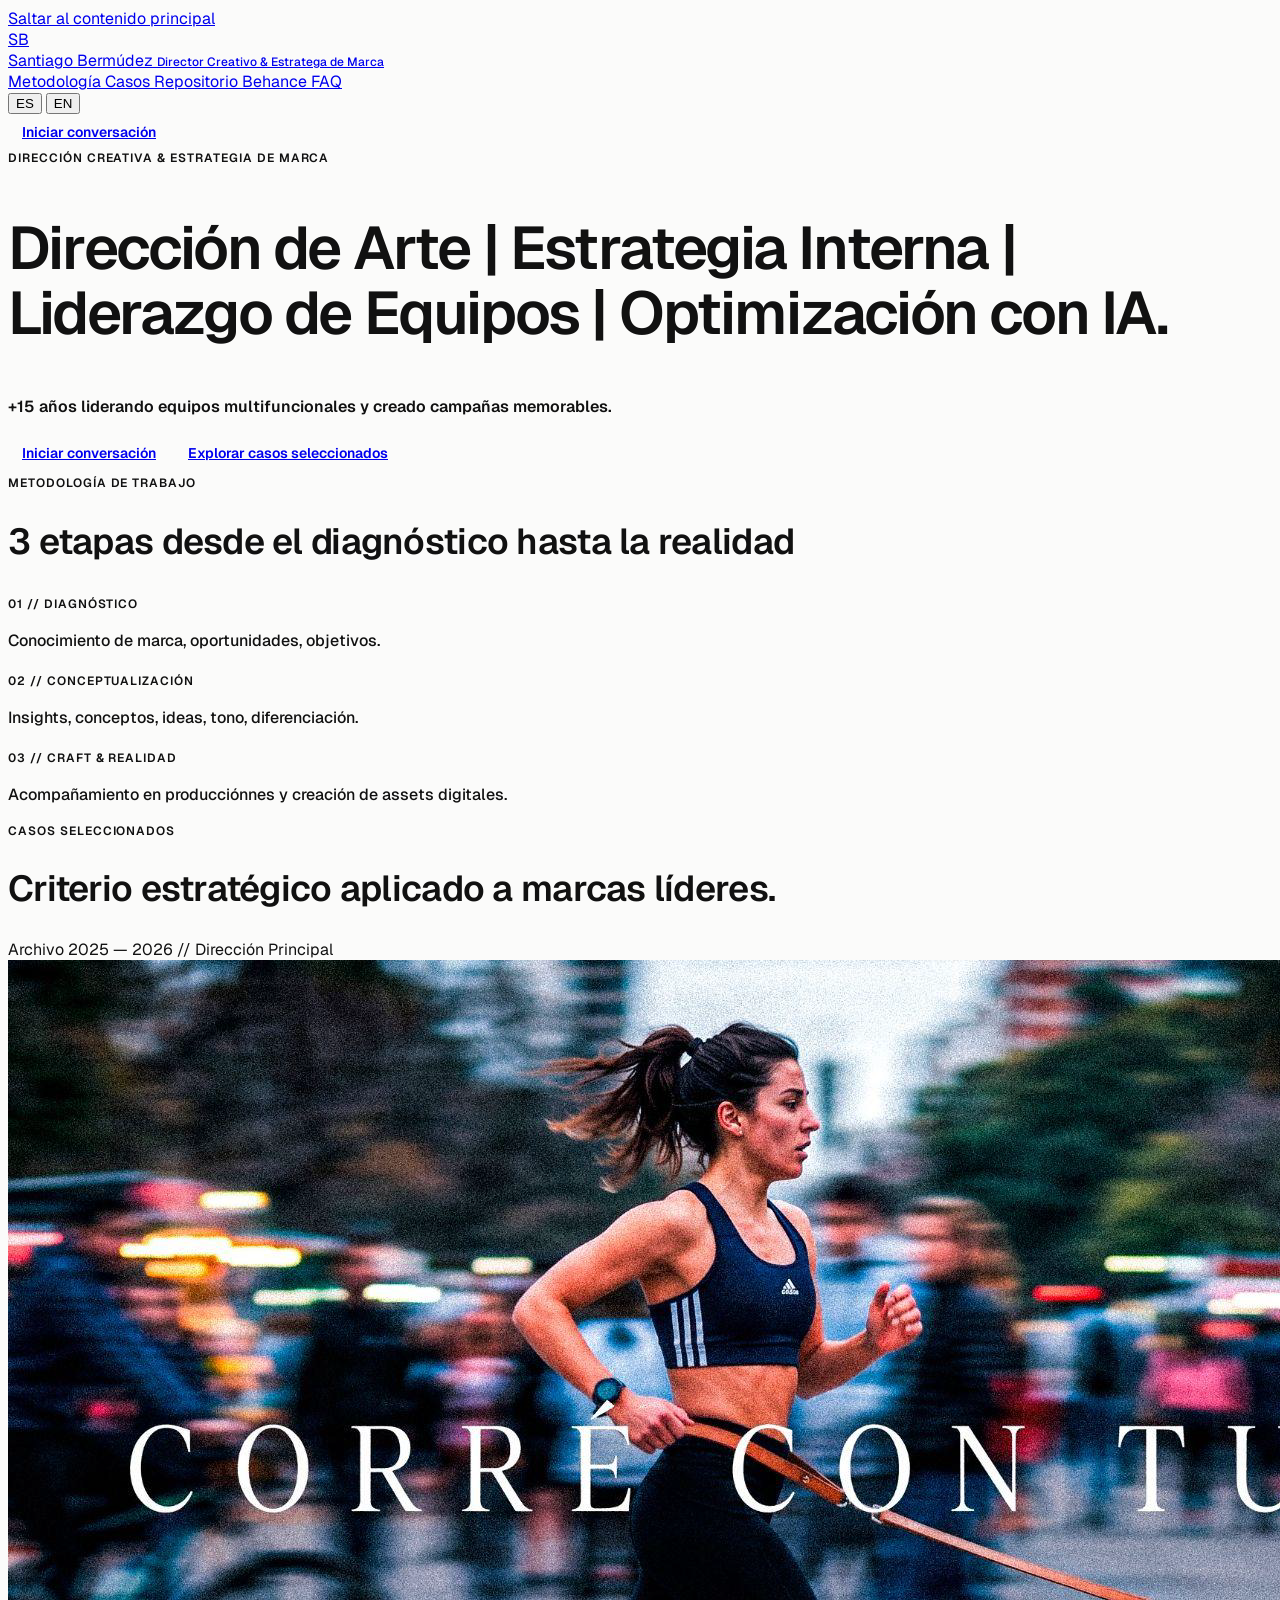
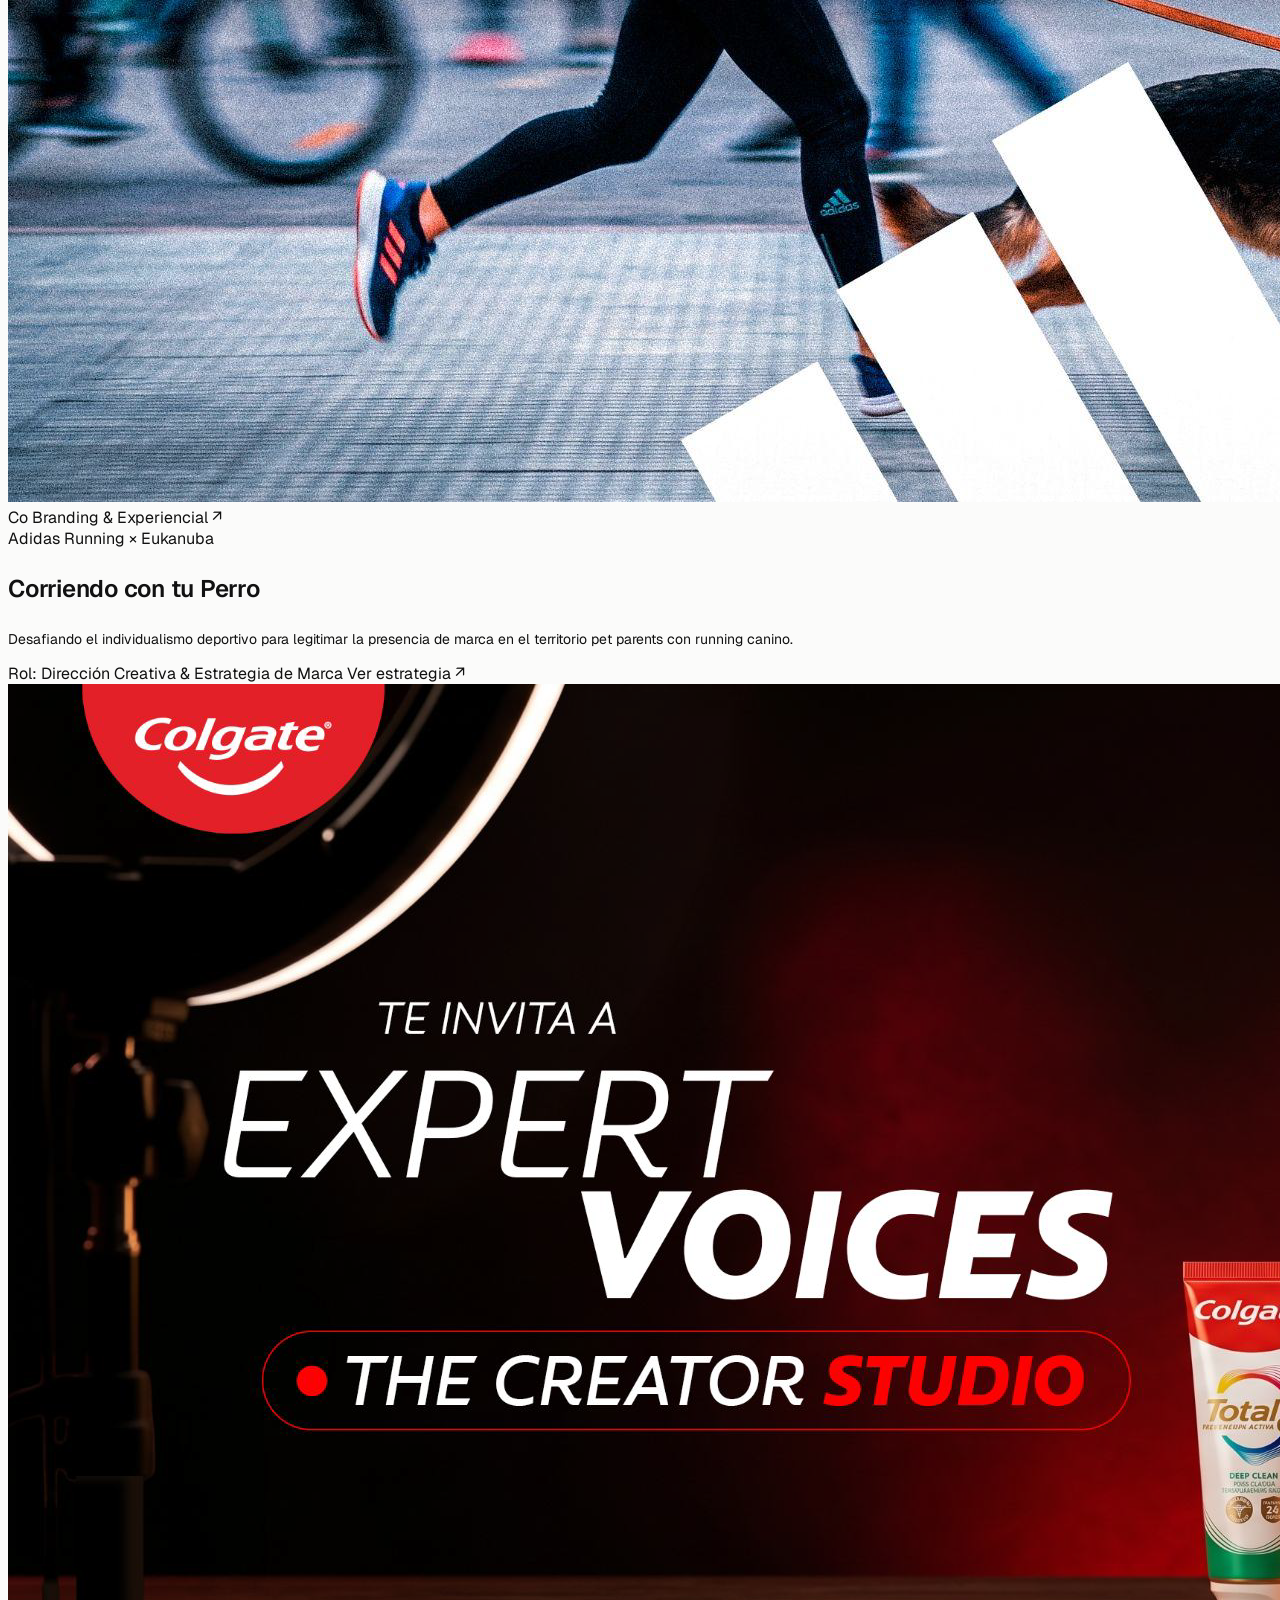
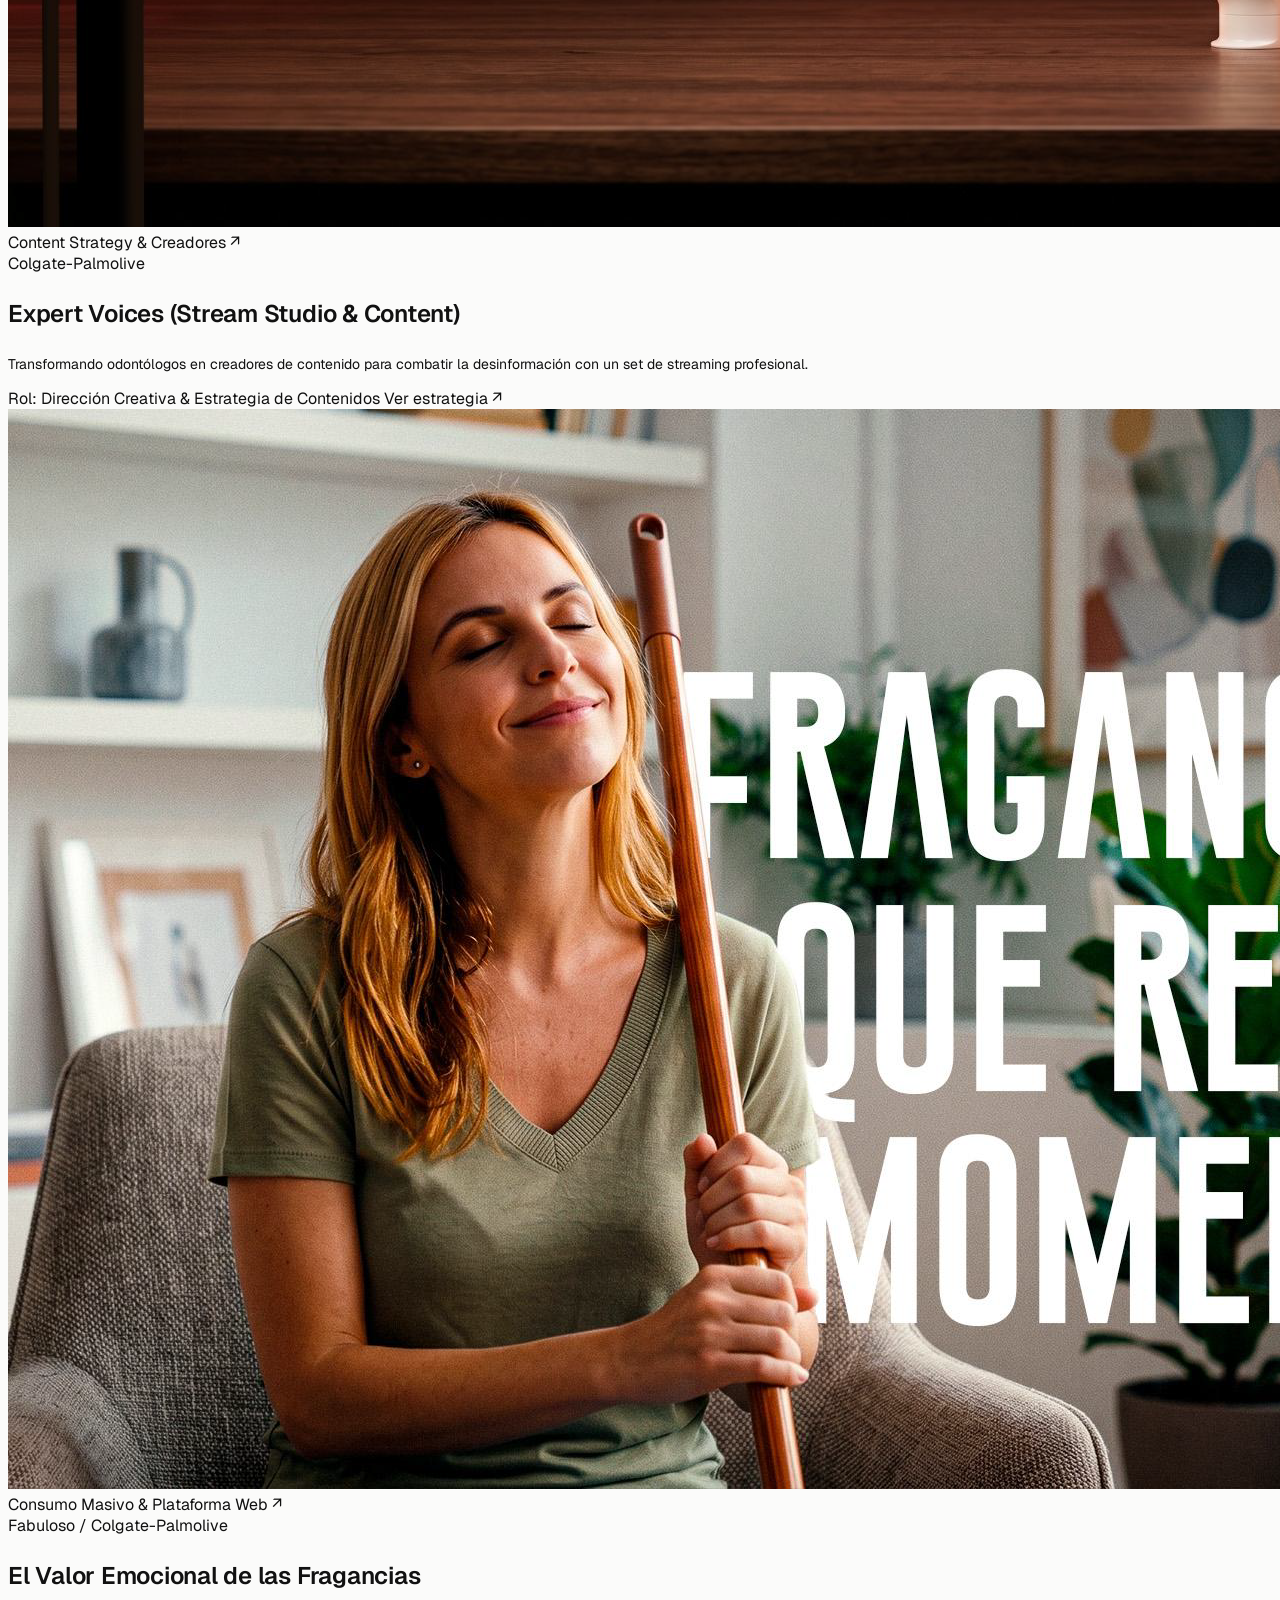
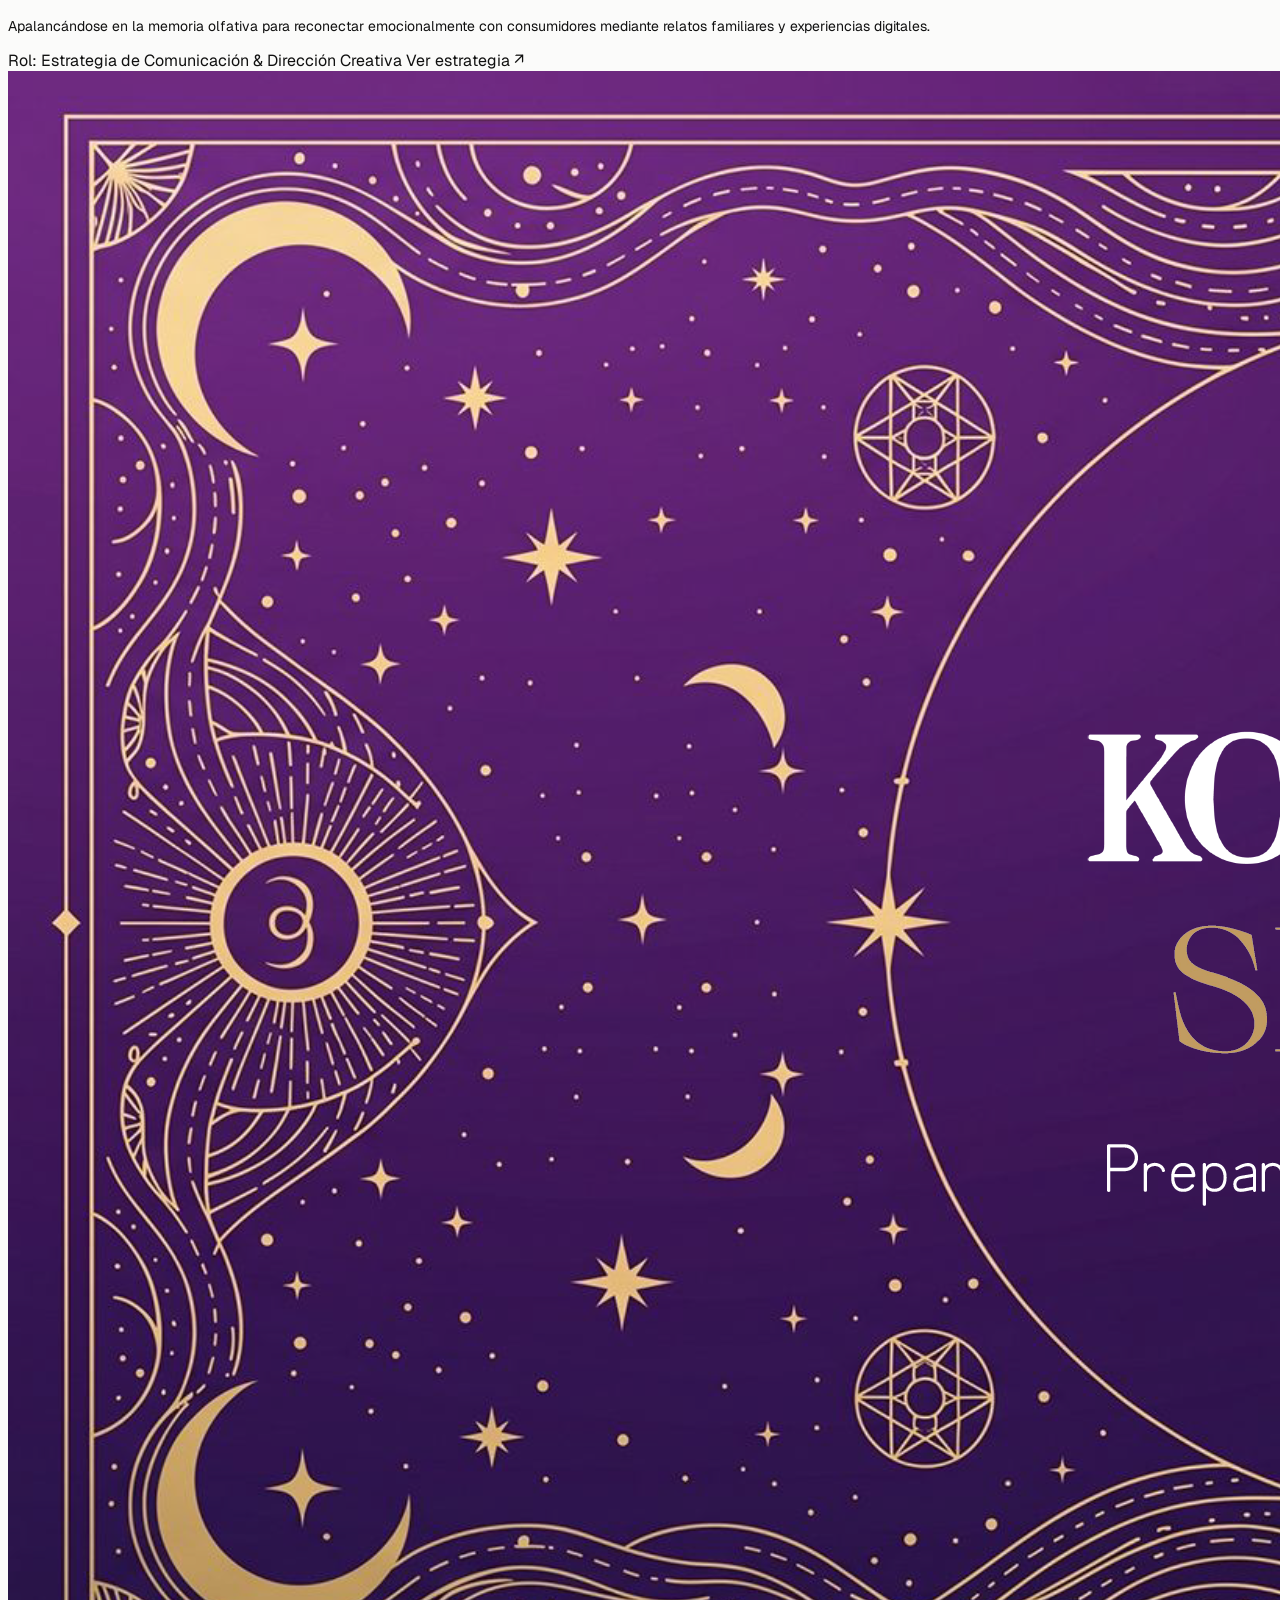
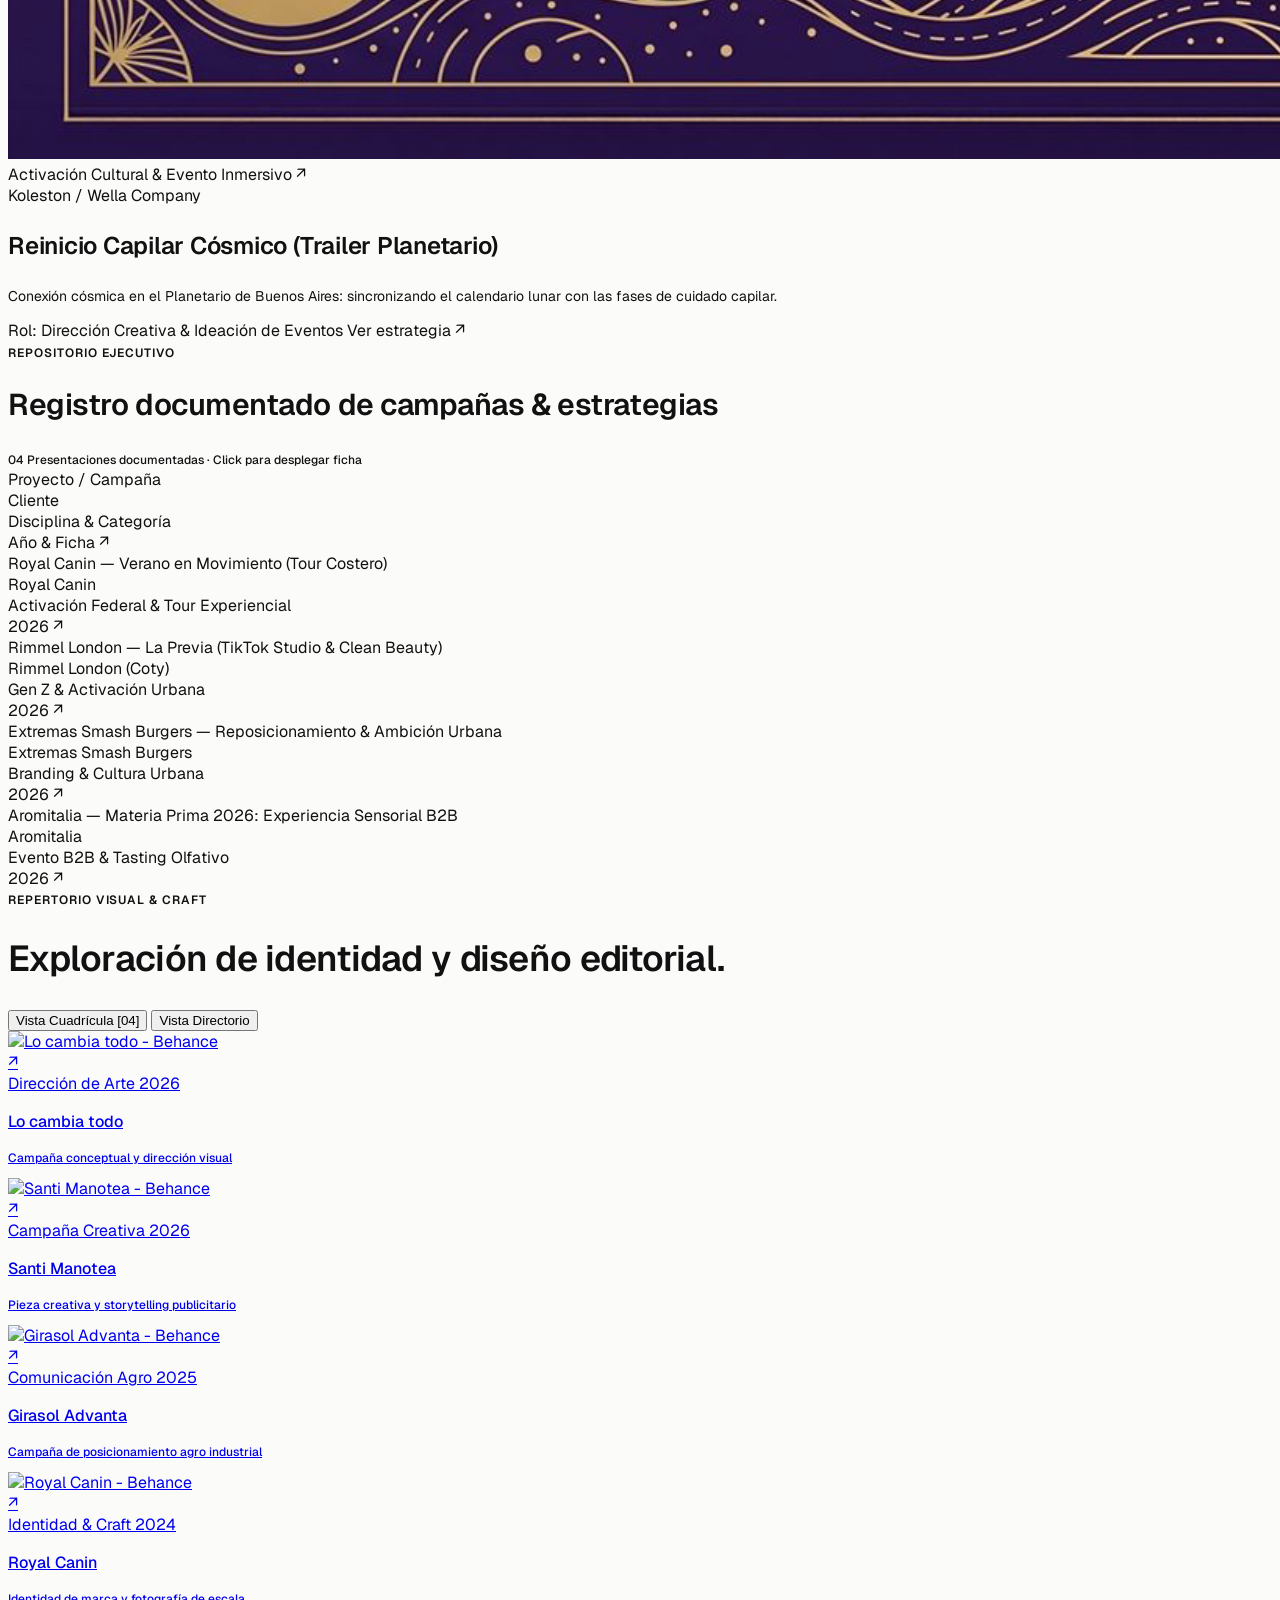
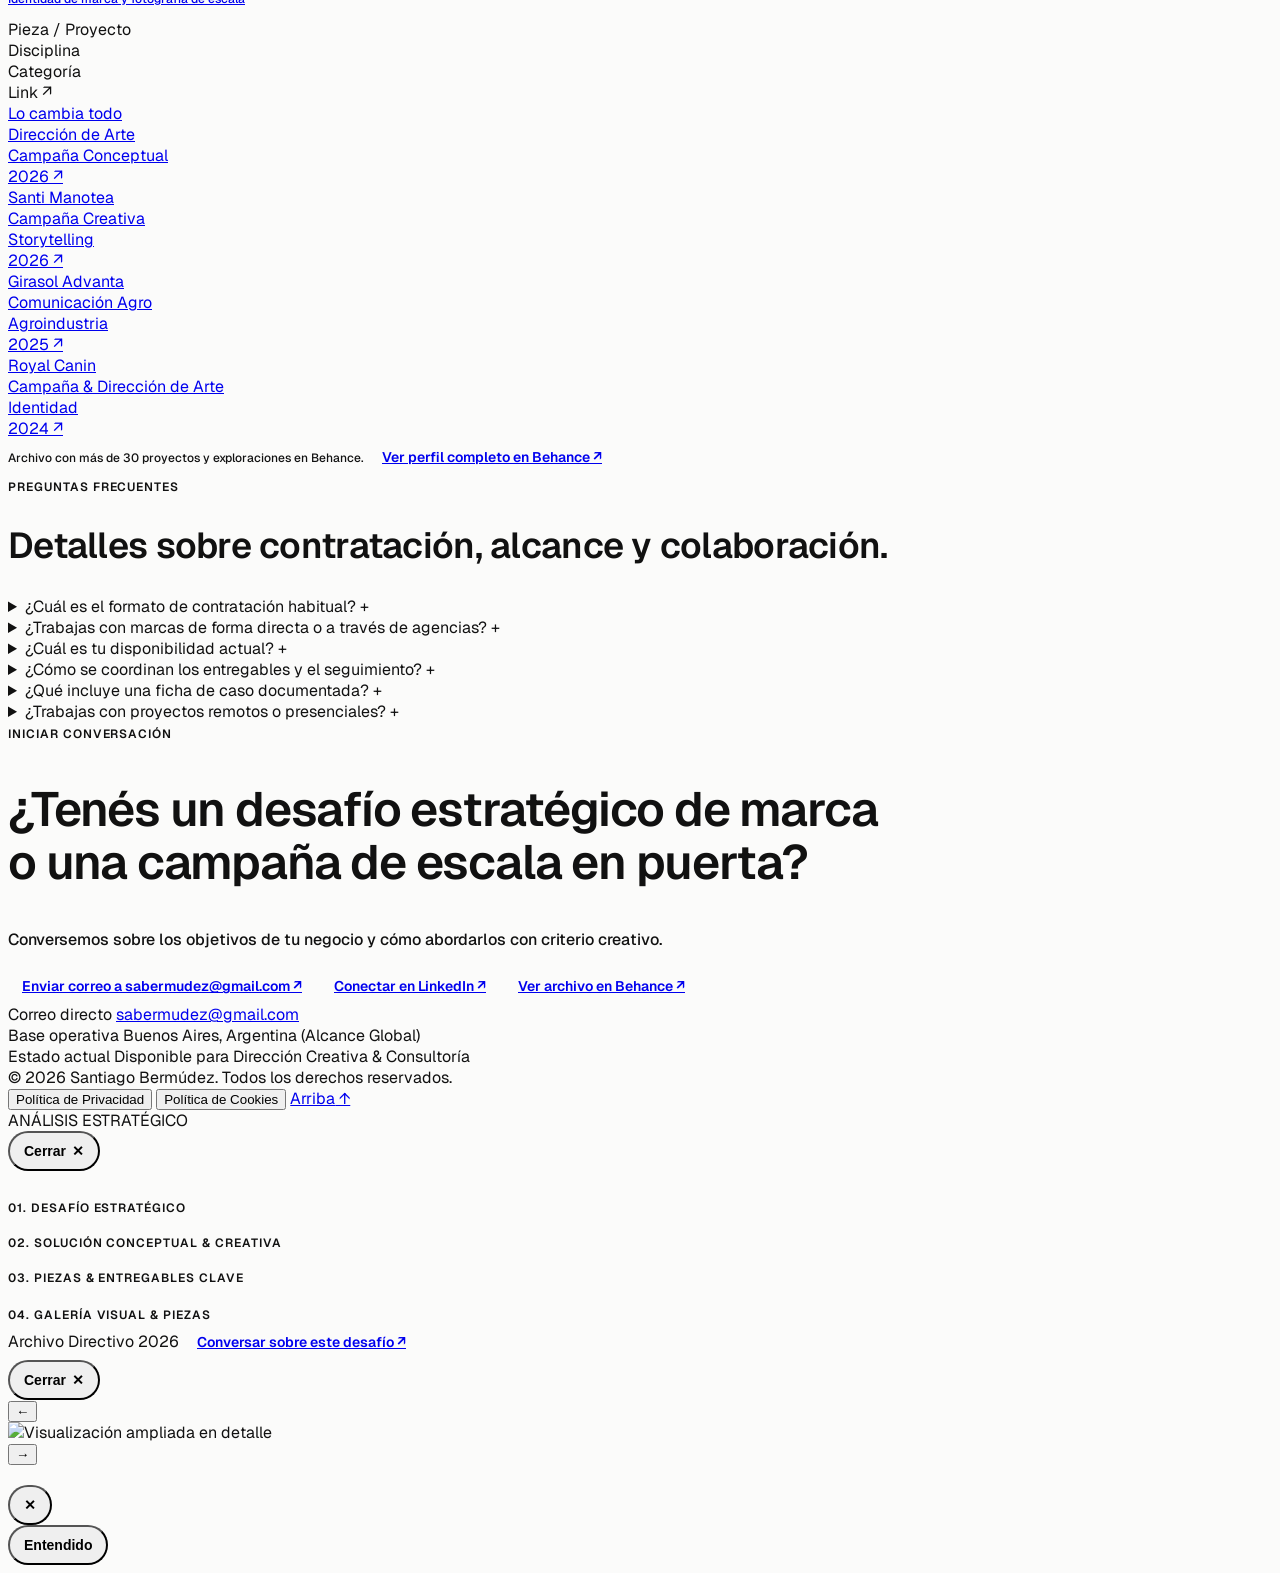
==== commit 5f2040fe: "refactor: remove redundant hero showcase cards" ====
--- a/Portfolio/index.html
+++ b/Portfolio/index.html
@@ -350,7 +350,7 @@
     <!-- =========================================================================
          SECCIÓN 01: HERO SECTION EDITORIAL (TEXTOS ACTUALIZADOS SEGÚN SOLICITUD)
          ========================================================================= -->
-    <section id="hero" class="relative pt-32 sm:pt-36 md:pt-40 pb-16 px-6 md:px-12 lg:px-20 max-w-[1400px] mx-auto">
+    <section id="hero" class="relative pt-32 sm:pt-36 md:pt-40 pb-20 md:pb-28 px-6 md:px-12 lg:px-20 max-w-[1400px] mx-auto">
       
       <!-- Contenedor Superior: Titular, Subtítulo y CTA Primario -->
       <div class="flex flex-col items-start max-w-[760px]">
@@ -372,78 +372,13 @@
         </p>
 
         <!-- Botones de Acción (One Primary Action per A1 & A4) -->
-        <div class="flex flex-wrap items-center gap-3 sm:gap-4 mb-12">
+        <div class="flex flex-wrap items-center gap-3 sm:gap-4">
           <a href="#contact" class="btn-main bg-accent hover:bg-accent-hover text-white text-sm px-5 py-2.5 shadow-sm" data-i18n="hero.primaryCta">
             Iniciar conversación
           </a>
           <a href="#cases" class="btn-main bg-surface hover:bg-surface-elevated text-content-primary border border-border text-sm px-4 py-2.5 shadow-xs" data-i18n="hero.secondaryCta">
             Explorar casos seleccionados ↓
           </a>
-        </div>
-
-      </div>
-
-      <!-- Hero Visual Showcase Estático (A2 Item 5 & B3: Radios Anidados) -->
-      <div class="mt-4 grid grid-cols-1 sm:grid-cols-2 lg:grid-cols-4 gap-4">
-        
-        <!-- Pieza 1: Adidas x Eukanuba -->
-        <div class="case-card group cursor-pointer rounded-2xl border border-border bg-surface p-2 shadow-xs hover:border-accent/40 transition-all duration-300" data-case-id="case-adidas-euka">
-          <div class="aspect-[4/3] rounded-xl overflow-hidden bg-surface-elevated relative">
-            <img src="./Proyectos/Adidas Euka/Portada.png" alt="Adidas x Eukanuba — Corriendo con tu Perro" class="w-full h-full object-cover group-hover:scale-105 transition-transform duration-500" loading="lazy" />
-            <div class="absolute inset-0 bg-black/15 group-hover:bg-transparent transition-colors"></div>
-            <span class="absolute top-2.5 left-2.5 px-2 py-1 rounded-md bg-white/90 backdrop-blur-xs font-mono text-[10px] font-semibold text-content-primary shadow-xs">
-              Adidas × Euka
-            </span>
-          </div>
-          <div class="px-2 py-2.5 flex items-center justify-between">
-            <span class="text-xs font-semibold text-content-primary truncate">Running Canino</span>
-            <span class="text-xs text-accent font-mono font-medium">↗</span>
-          </div>
-        </div>
-
-        <!-- Pieza 2: Colgate Expert Voices -->
-        <div class="case-card group cursor-pointer rounded-2xl border border-border bg-surface p-2 shadow-xs hover:border-accent/40 transition-all duration-300" data-case-id="case-expert-voices">
-          <div class="aspect-[4/3] rounded-xl overflow-hidden bg-surface-elevated relative">
-            <img src="./Proyectos/Colgate Expert Voices/Portada.png" alt="Colgate — Expert Voices" class="w-full h-full object-cover group-hover:scale-105 transition-transform duration-500" loading="lazy" />
-            <div class="absolute inset-0 bg-black/15 group-hover:bg-transparent transition-colors"></div>
-            <span class="absolute top-2.5 left-2.5 px-2 py-1 rounded-md bg-white/90 backdrop-blur-xs font-mono text-[10px] font-semibold text-content-primary shadow-xs">
-              Colgate Studio
-            </span>
-          </div>
-          <div class="px-2 py-2.5 flex items-center justify-between">
-            <span class="text-xs font-semibold text-content-primary truncate">Expert Voices</span>
-            <span class="text-xs text-accent font-mono font-medium">↗</span>
-          </div>
-        </div>
-
-        <!-- Pieza 3: Fabuloso Fragancias -->
-        <div class="case-card group cursor-pointer rounded-2xl border border-border bg-surface p-2 shadow-xs hover:border-accent/40 transition-all duration-300" data-case-id="case-fabuloso">
-          <div class="aspect-[4/3] rounded-xl overflow-hidden bg-surface-elevated relative">
-            <img src="./Proyectos/Fabuloso/Portada.png" alt="Fabuloso — El Valor Emocional de las Fragancias" class="w-full h-full object-cover group-hover:scale-105 transition-transform duration-500" loading="lazy" />
-            <div class="absolute inset-0 bg-black/15 group-hover:bg-transparent transition-colors"></div>
-            <span class="absolute top-2.5 left-2.5 px-2 py-1 rounded-md bg-white/90 backdrop-blur-xs font-mono text-[10px] font-semibold text-content-primary shadow-xs">
-              Fabuloso
-            </span>
-          </div>
-          <div class="px-2 py-2.5 flex items-center justify-between">
-            <span class="text-xs font-semibold text-content-primary truncate">Memoria Olfativa</span>
-            <span class="text-xs text-accent font-mono font-medium">↗</span>
-          </div>
-        </div>
-
-        <!-- Pieza 4: Koleston Trailer -->
-        <div class="case-card group cursor-pointer rounded-2xl border border-border bg-surface p-2 shadow-xs hover:border-accent/40 transition-all duration-300" data-case-id="case-koleston-trailer">
-          <div class="aspect-[4/3] rounded-xl overflow-hidden bg-surface-elevated relative">
-            <img src="./Proyectos/Koleston Trailer/Portada.png" alt="Koleston — Reinicio Capilar Cósmico" class="w-full h-full object-cover group-hover:scale-105 transition-transform duration-500" loading="lazy" />
-            <div class="absolute inset-0 bg-black/15 group-hover:bg-transparent transition-colors"></div>
-            <span class="absolute top-2.5 left-2.5 px-2 py-1 rounded-md bg-white/90 backdrop-blur-xs font-mono text-[10px] font-semibold text-content-primary shadow-xs">
-              Koleston
-            </span>
-          </div>
-          <div class="px-2 py-2.5 flex items-center justify-between">
-            <span class="text-xs font-semibold text-content-primary truncate">Reinicio Cósmico</span>
-            <span class="text-xs text-accent font-mono font-medium">↗</span>
-          </div>
         </div>
 
       </div>
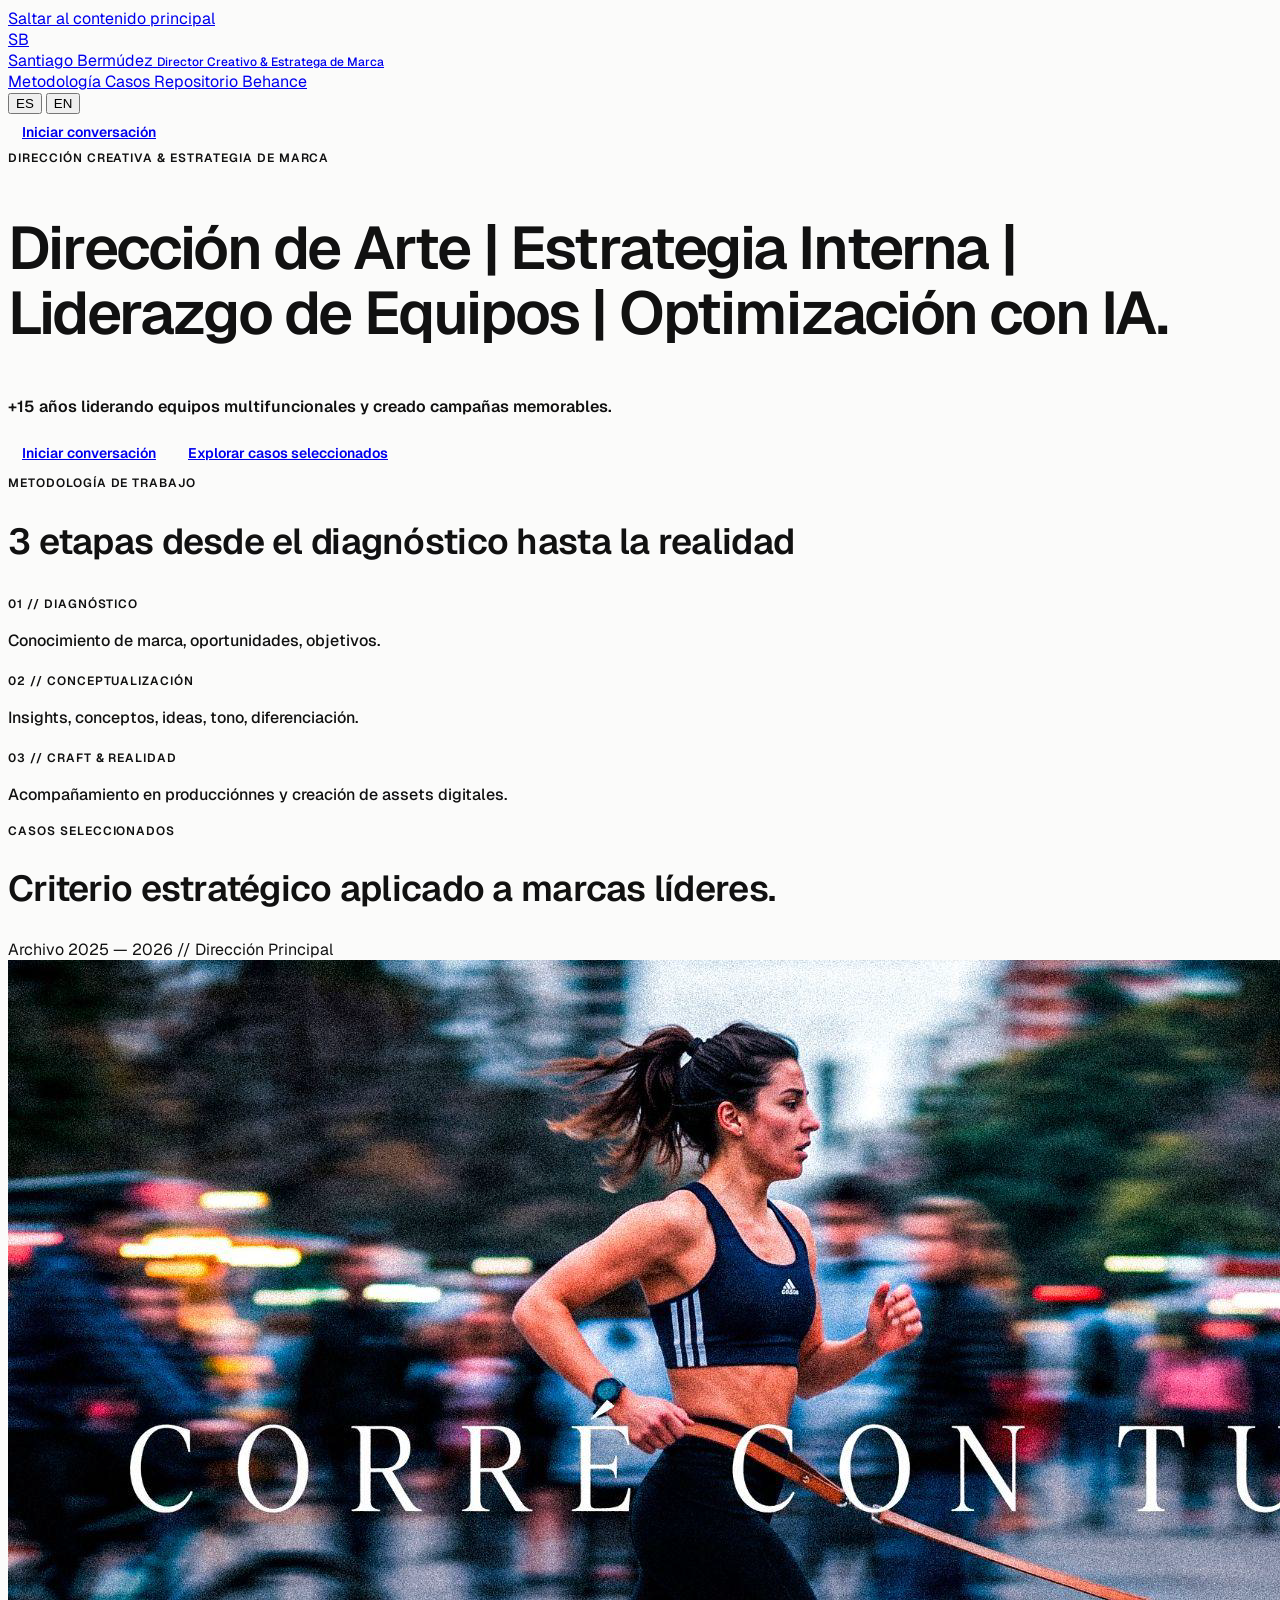
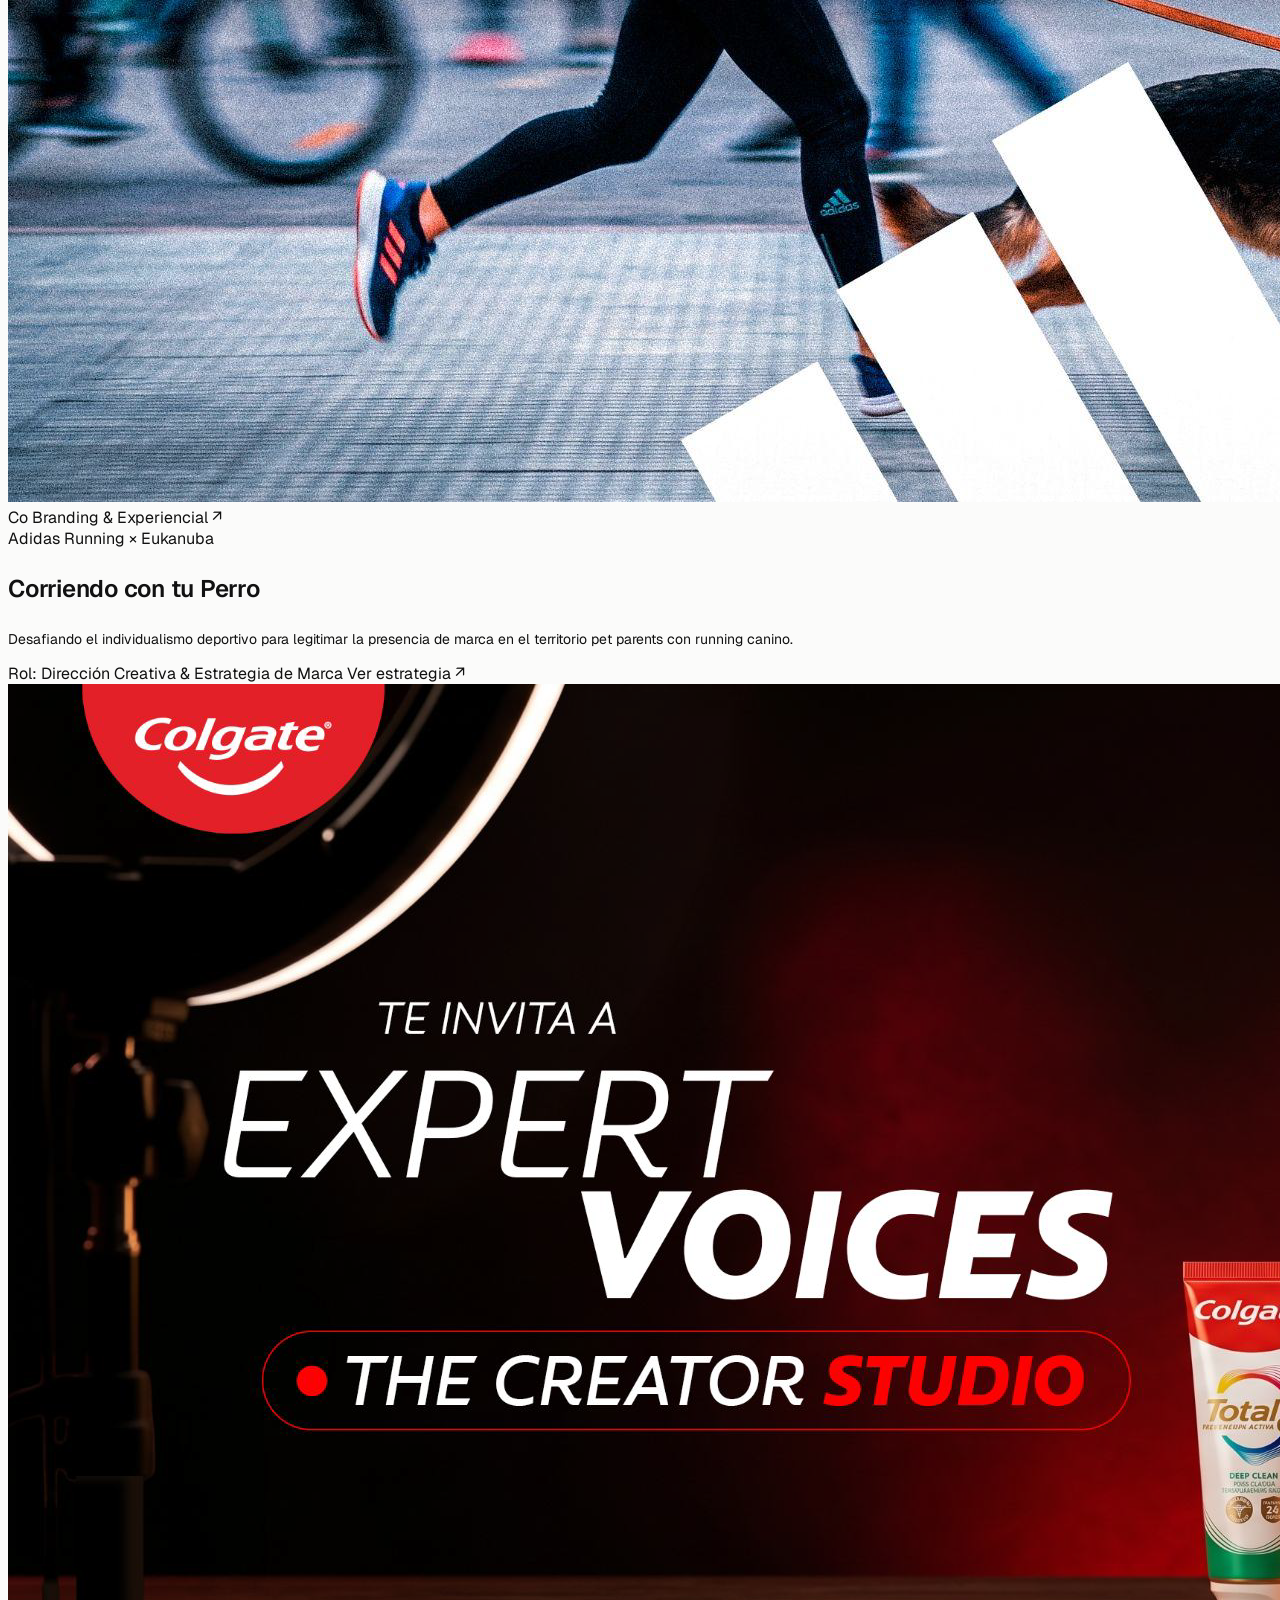
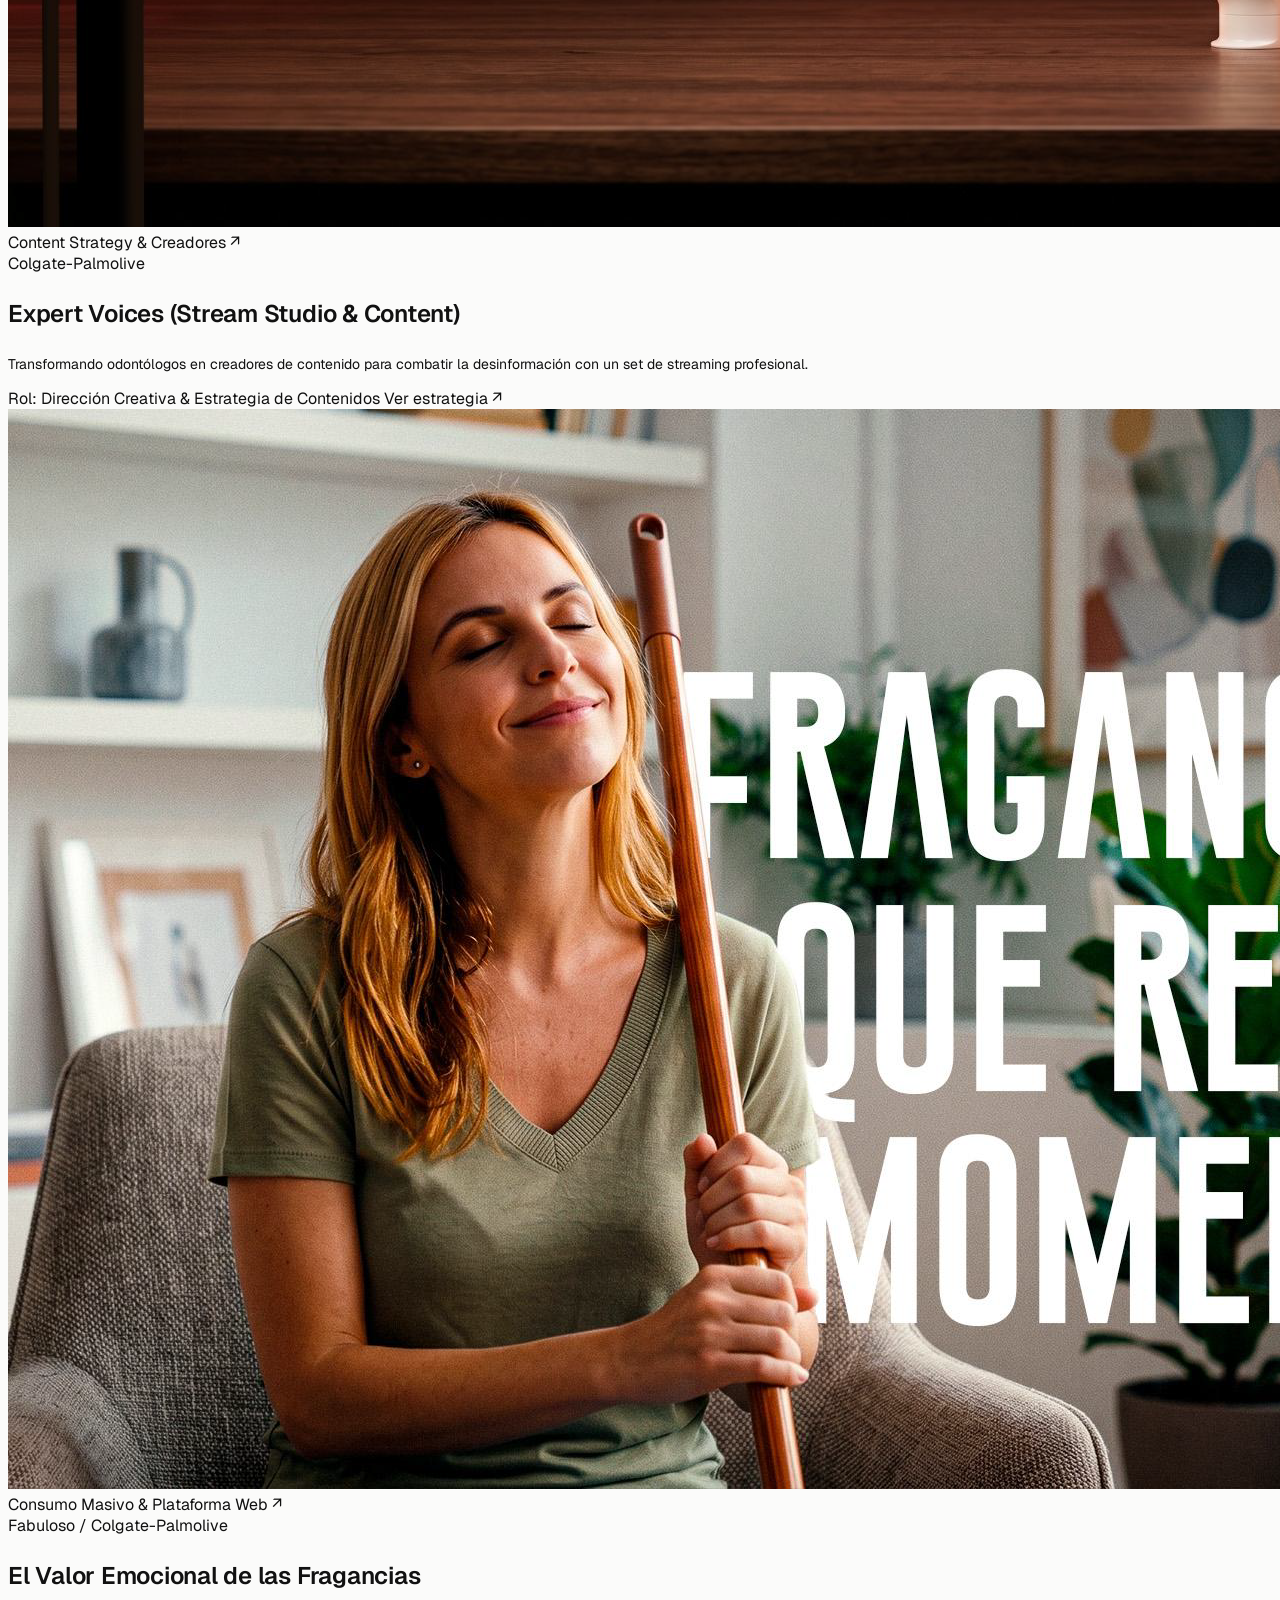
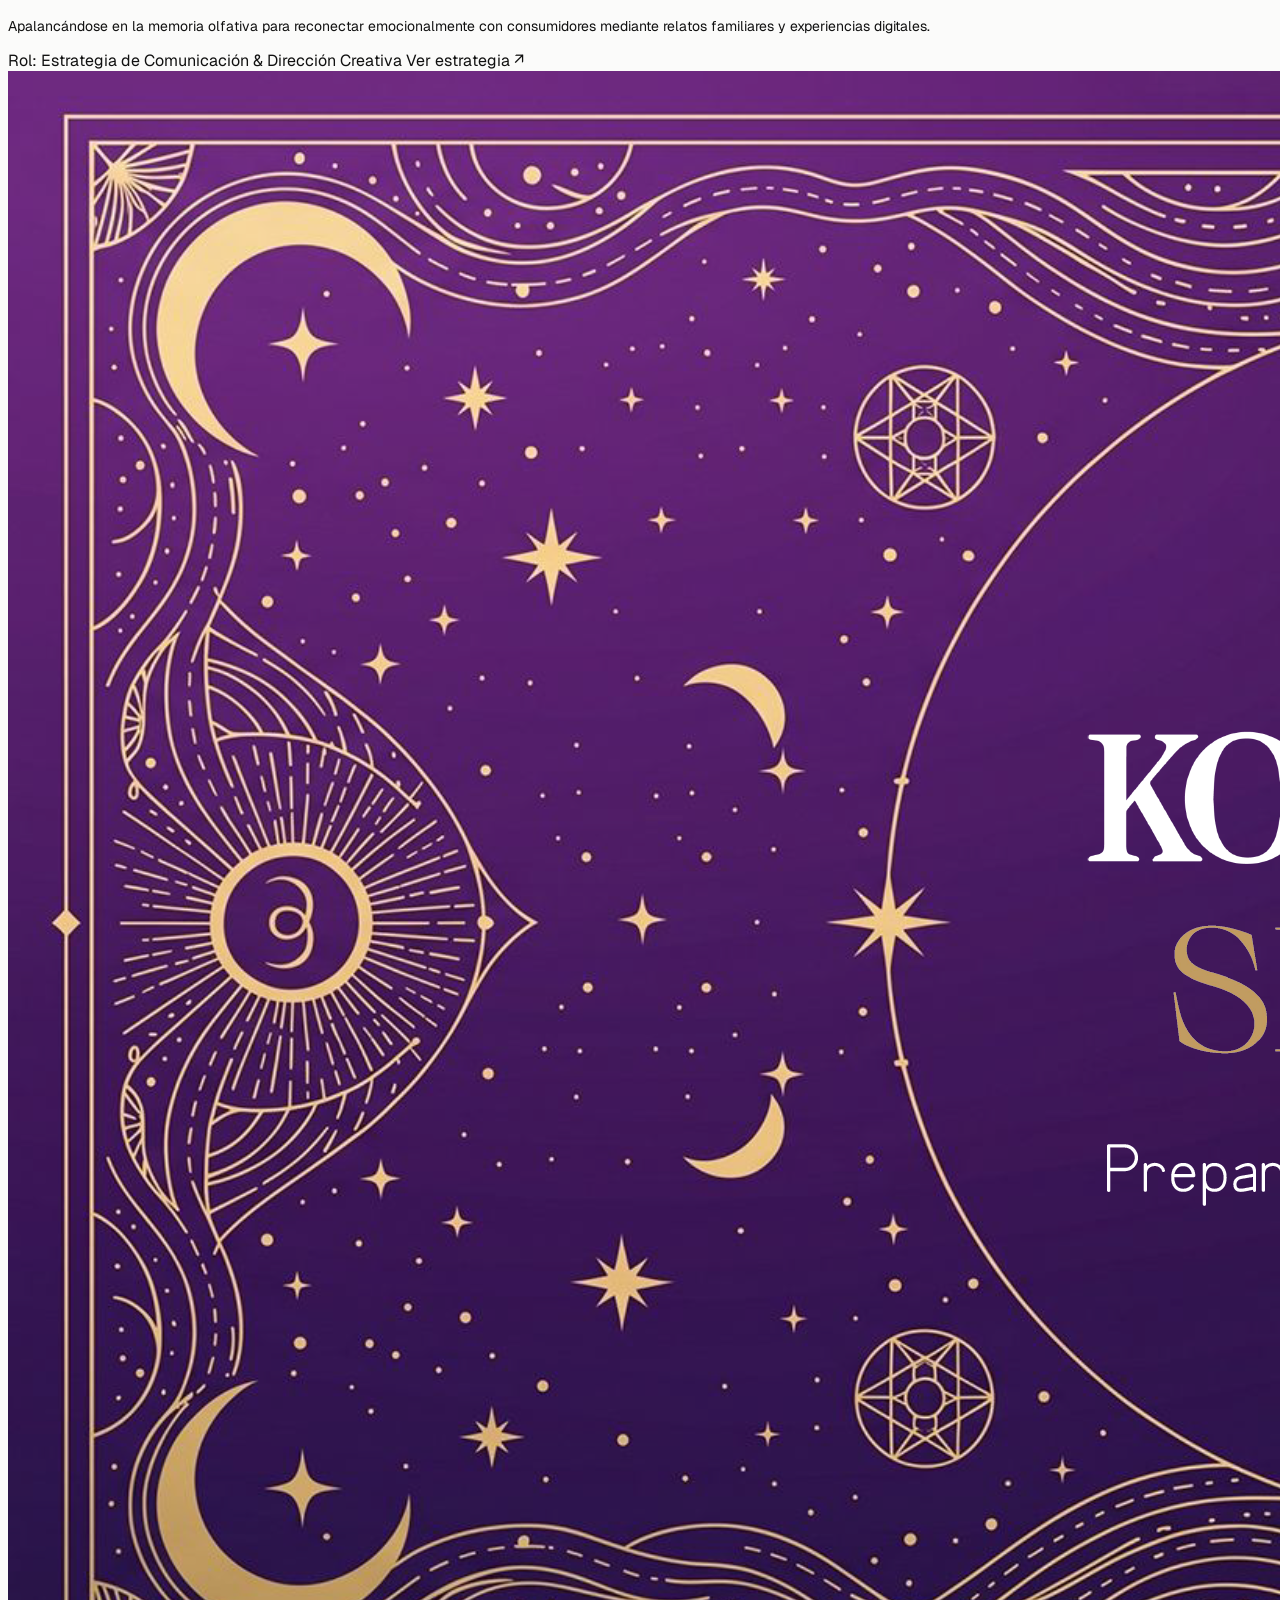
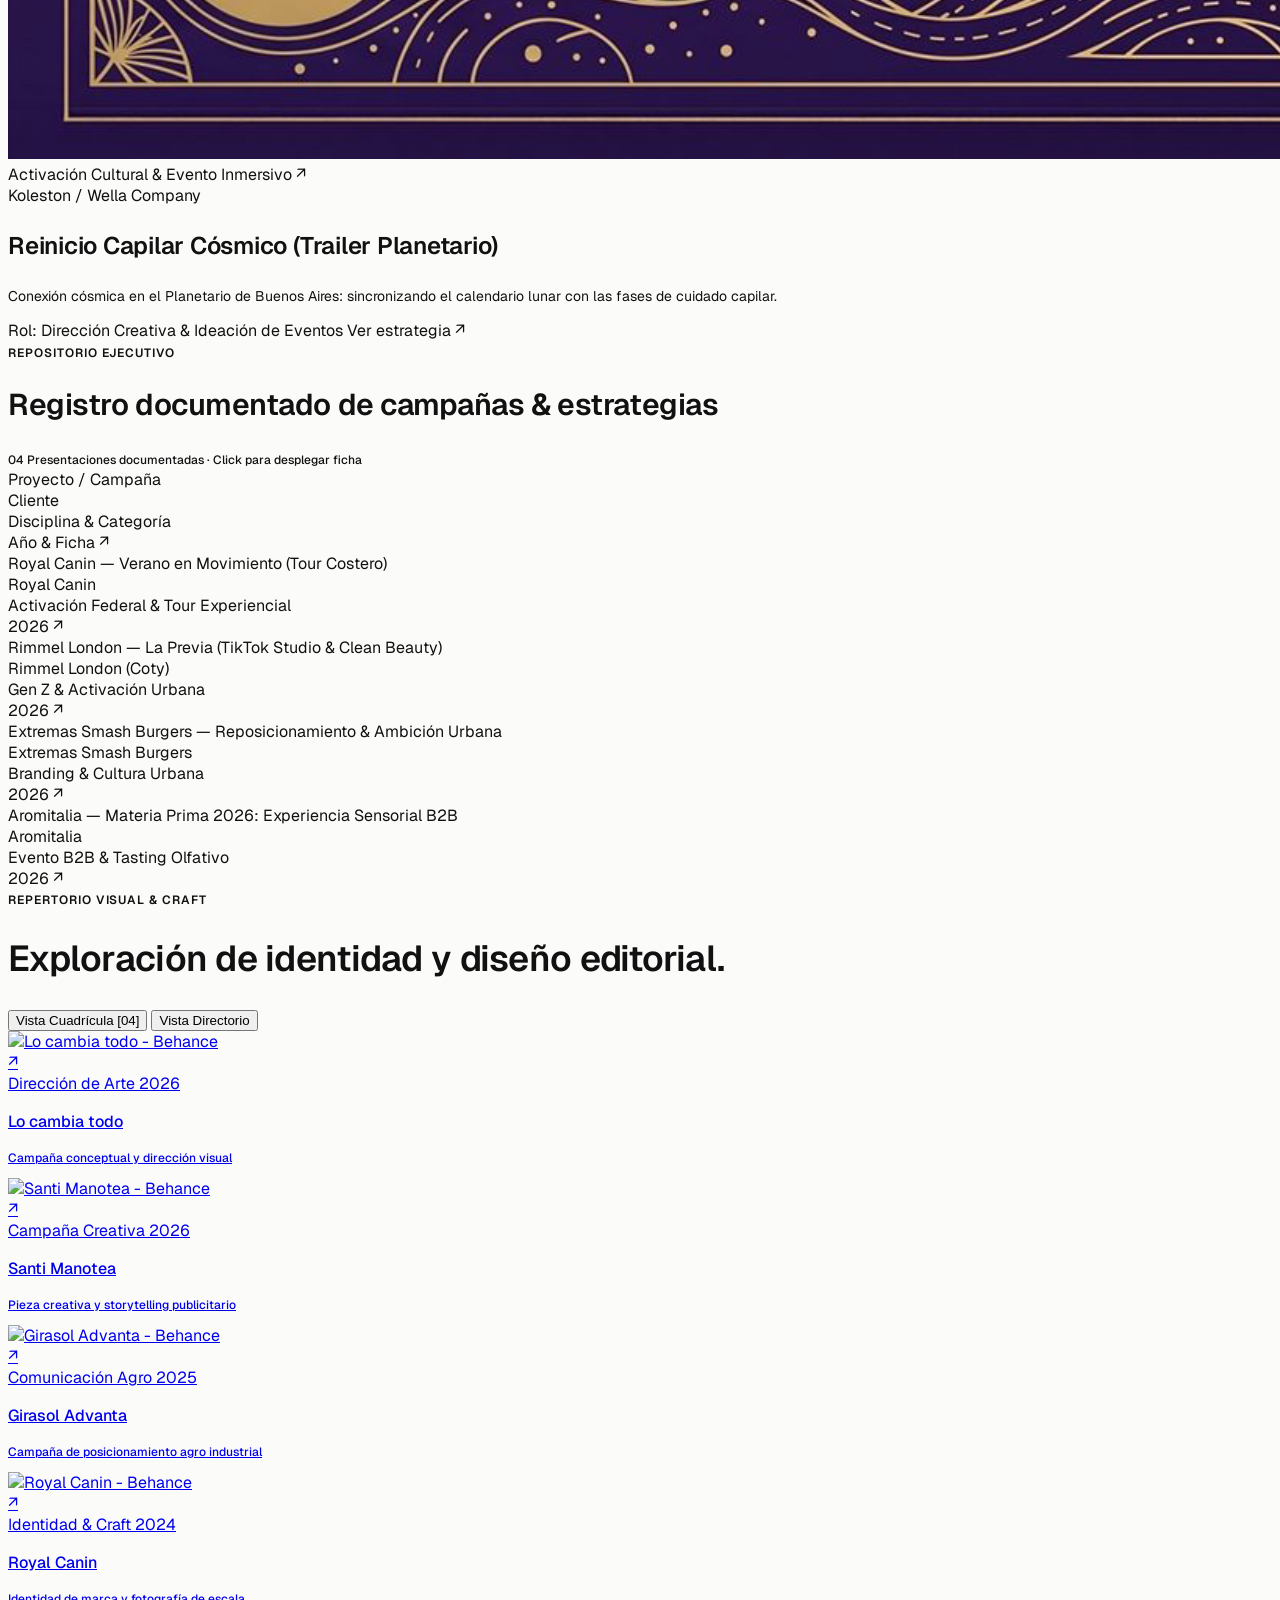
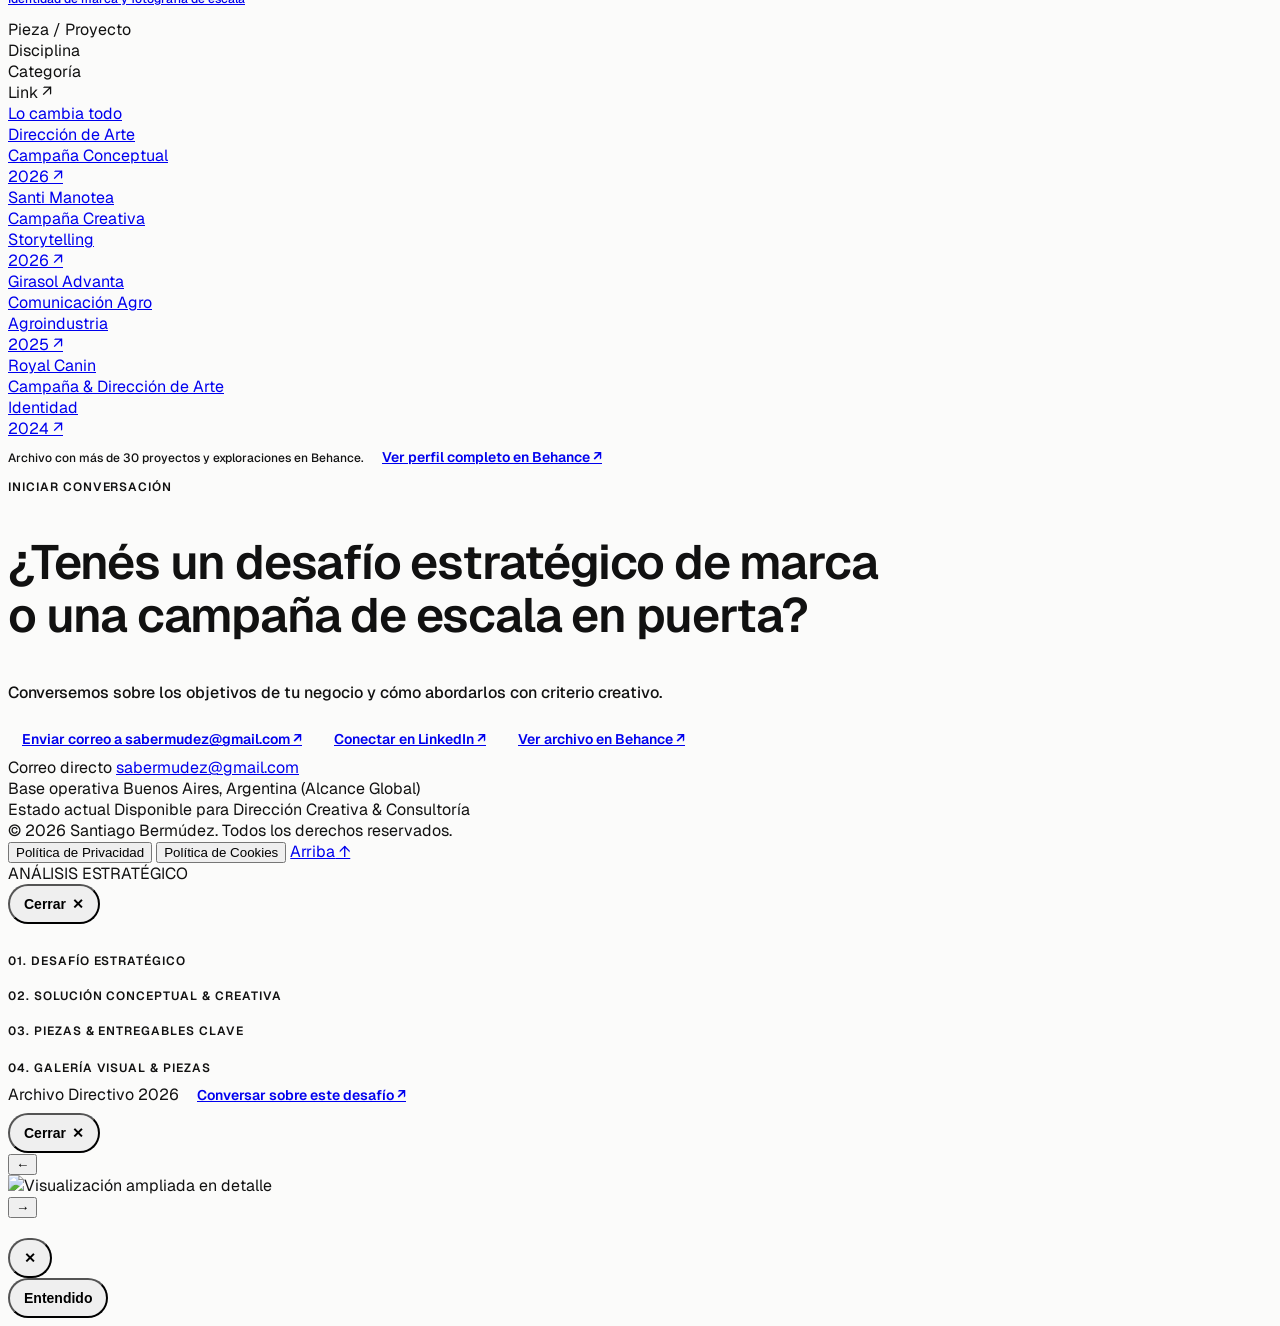
==== commit cd5c636c: "refactor: remove FAQ section and navigation link" ====
--- a/Portfolio/index.html
+++ b/Portfolio/index.html
@@ -303,7 +303,7 @@
         </div>
       </a>
 
-      <!-- Enlaces de Navegación (Orden actualizado: Metodología -> Casos -> Repositorio -> Behance -> FAQ) -->
+      <!-- Enlaces de Navegación (Orden actualizado: Metodología -> Casos -> Repositorio -> Behance) -->
       <div class="hidden md:flex items-center gap-6 font-mono text-xs tracking-wide uppercase text-content-secondary">
         <a href="#process" class="nav-item hover:text-content-primary transition-colors py-1 focus:outline-none focus-visible:text-accent">
           <span data-i18n="header.navProcess">Metodología</span>
@@ -316,9 +316,6 @@
         </a>
         <a href="#behance" class="nav-item hover:text-content-primary transition-colors py-1 focus:outline-none focus-visible:text-accent">
           <span data-i18n="header.navBehance">Behance</span>
-        </a>
-        <a href="#faq" class="nav-item hover:text-content-primary transition-colors py-1 focus:outline-none focus-visible:text-accent">
-          <span data-i18n="header.navFaq">FAQ</span>
         </a>
       </div>
 
@@ -915,112 +912,7 @@
     </section>
 
     <!-- =========================================================================
-         SECCIÓN 06: FAQ (A2 OBJECTION HANDLING: 6 PREGUNTAS CLAVE ACCESIBLES)
-         ========================================================================= -->
-    <section id="faq" class="py-24 md:py-32 px-6 md:px-12 lg:px-20 max-w-[1400px] mx-auto border-t border-border reveal-item">
-      
-      <div class="max-w-2xl mb-14">
-        <span data-i18n="faq.tag" class="caption-3 text-accent font-mono block mb-2 font-semibold">
-          // Preguntas frecuentes
-        </span>
-        <h2 data-i18n="faq.headline" class="heading-3 text-content-primary">
-          Detalles sobre contratación, alcance y colaboración.
-        </h2>
-      </div>
-
-      <!-- Acordeones Semánticos Accesibles con Bordes Perimetrales (B4) -->
-      <div class="max-w-3xl space-y-4">
-        
-        <details class="group rounded-2xl border border-border bg-surface p-5 transition-all duration-300 open:shadow-xs">
-          <summary class="flex items-center justify-between cursor-pointer list-none font-semibold text-base text-content-primary focus:outline-none focus-visible:text-accent">
-            <span data-i18n="faq.q1">¿Cuál es el formato de contratación habitual?</span>
-            <span class="w-6 h-6 rounded-full bg-surface-elevated border border-border flex items-center justify-center text-xs text-content-muted group-open:rotate-45 transition-transform duration-300">
-              +
-            </span>
-          </summary>
-          <div class="pt-4 text-sm text-content-secondary leading-relaxed border-t border-border/60 mt-4">
-            <p data-i18n="faq.a1">
-              Trabajo bajo tres modalidades: dirección creativa por proyecto cerrado, consultoría estratégica mensual continua o liderazgo de sprints específicos con equipos internos y agencias.
-            </p>
-          </div>
-        </details>
-
-        <details class="group rounded-2xl border border-border bg-surface p-5 transition-all duration-300 open:shadow-xs">
-          <summary class="flex items-center justify-between cursor-pointer list-none font-semibold text-base text-content-primary focus:outline-none focus-visible:text-accent">
-            <span data-i18n="faq.q2">¿Trabajas con marcas de forma directa o a través de agencias?</span>
-            <span class="w-6 h-6 rounded-full bg-surface-elevated border border-border flex items-center justify-center text-xs text-content-muted group-open:rotate-45 transition-transform duration-300">
-              +
-            </span>
-          </summary>
-          <div class="pt-4 text-sm text-content-secondary leading-relaxed border-t border-border/60 mt-4">
-            <p data-i18n="faq.a2">
-              Ambas modalidades son habituales. Colaboro como director creativo externo para marcas corporativas y también como partner estratégico para agencias de red y productoras.
-            </p>
-          </div>
-        </details>
-
-        <details class="group rounded-2xl border border-border bg-surface p-5 transition-all duration-300 open:shadow-xs">
-          <summary class="flex items-center justify-between cursor-pointer list-none font-semibold text-base text-content-primary focus:outline-none focus-visible:text-accent">
-            <span data-i18n="faq.q3">¿Cuál es tu disponibilidad actual?</span>
-            <span class="w-6 h-6 rounded-full bg-surface-elevated border border-border flex items-center justify-center text-xs text-content-muted group-open:rotate-45 transition-transform duration-300">
-              +
-            </span>
-          </summary>
-          <div class="pt-4 text-sm text-content-secondary leading-relaxed border-t border-border/60 mt-4">
-            <p data-i18n="faq.a3">
-              Actualmente disponible para proyectos estratégicos y consultoría directiva. Para compromisos de gran escala se coordinan fechas de inicio con anticipación.
-            </p>
-          </div>
-        </details>
-
-        <details class="group rounded-2xl border border-border bg-surface p-5 transition-all duration-300 open:shadow-xs">
-          <summary class="flex items-center justify-between cursor-pointer list-none font-semibold text-base text-content-primary focus:outline-none focus-visible:text-accent">
-            <span data-i18n="faq.q4">¿Cómo se coordinan los entregables y el seguimiento?</span>
-            <span class="w-6 h-6 rounded-full bg-surface-elevated border border-border flex items-center justify-center text-xs text-content-muted group-open:rotate-45 transition-transform duration-300">
-              +
-            </span>
-          </summary>
-          <div class="pt-4 text-sm text-content-secondary leading-relaxed border-t border-border/60 mt-4">
-            <p data-i18n="faq.a4">
-              Mediante sprints estructurados con reuniones semanales de alineación, tableros de avance y presentaciones ejecutivas documentadas listas para directorios.
-            </p>
-          </div>
-        </details>
-
-        <details class="group rounded-2xl border border-border bg-surface p-5 transition-all duration-300 open:shadow-xs">
-          <summary class="flex items-center justify-between cursor-pointer list-none font-semibold text-base text-content-primary focus:outline-none focus-visible:text-accent">
-            <span data-i18n="faq.q5">¿Qué incluye una ficha de caso documentada?</span>
-            <span class="w-6 h-6 rounded-full bg-surface-elevated border border-border flex items-center justify-center text-xs text-content-muted group-open:rotate-45 transition-transform duration-300">
-              +
-            </span>
-          </summary>
-          <div class="pt-4 text-sm text-content-secondary leading-relaxed border-t border-border/60 mt-4">
-            <p data-i18n="faq.a5">
-              Cada caso incluye el diagnóstico del desafío, el insight cultural de base, la arquitectura conceptual, el desglose de piezas clave y la galería visual de alta definición.
-            </p>
-          </div>
-        </details>
-
-        <details class="group rounded-2xl border border-border bg-surface p-5 transition-all duration-300 open:shadow-xs">
-          <summary class="flex items-center justify-between cursor-pointer list-none font-semibold text-base text-content-primary focus:outline-none focus-visible:text-accent">
-            <span data-i18n="faq.q6">¿Trabajas con proyectos remotos o presenciales?</span>
-            <span class="w-6 h-6 rounded-full bg-surface-elevated border border-border flex items-center justify-center text-xs text-content-muted group-open:rotate-45 transition-transform duration-300">
-              +
-            </span>
-          </summary>
-          <div class="pt-4 text-sm text-content-secondary leading-relaxed border-t border-border/60 mt-4">
-            <p data-i18n="faq.a6">
-              Tengo base en Buenos Aires y opero de forma remota con alcance global. Para rodajes, eventos o workshops clave me traslado según los requerimientos del proyecto.
-            </p>
-          </div>
-        </details>
-
-      </div>
-
-    </section>
-
-    <!-- =========================================================================
-         SECCIÓN 07: FINAL CTA SECTION (A2 ITEM 12: UNIFIED PRIMARY ACTION)
+         SECCIÓN 06: FINAL CTA SECTION (A2 ITEM 12: UNIFIED PRIMARY ACTION)
          ========================================================================= -->
     <section id="contact" class="py-24 md:py-36 px-6 md:px-12 lg:px-20 max-w-[1400px] mx-auto border-t border-border bg-surface-elevated reveal-item">
       
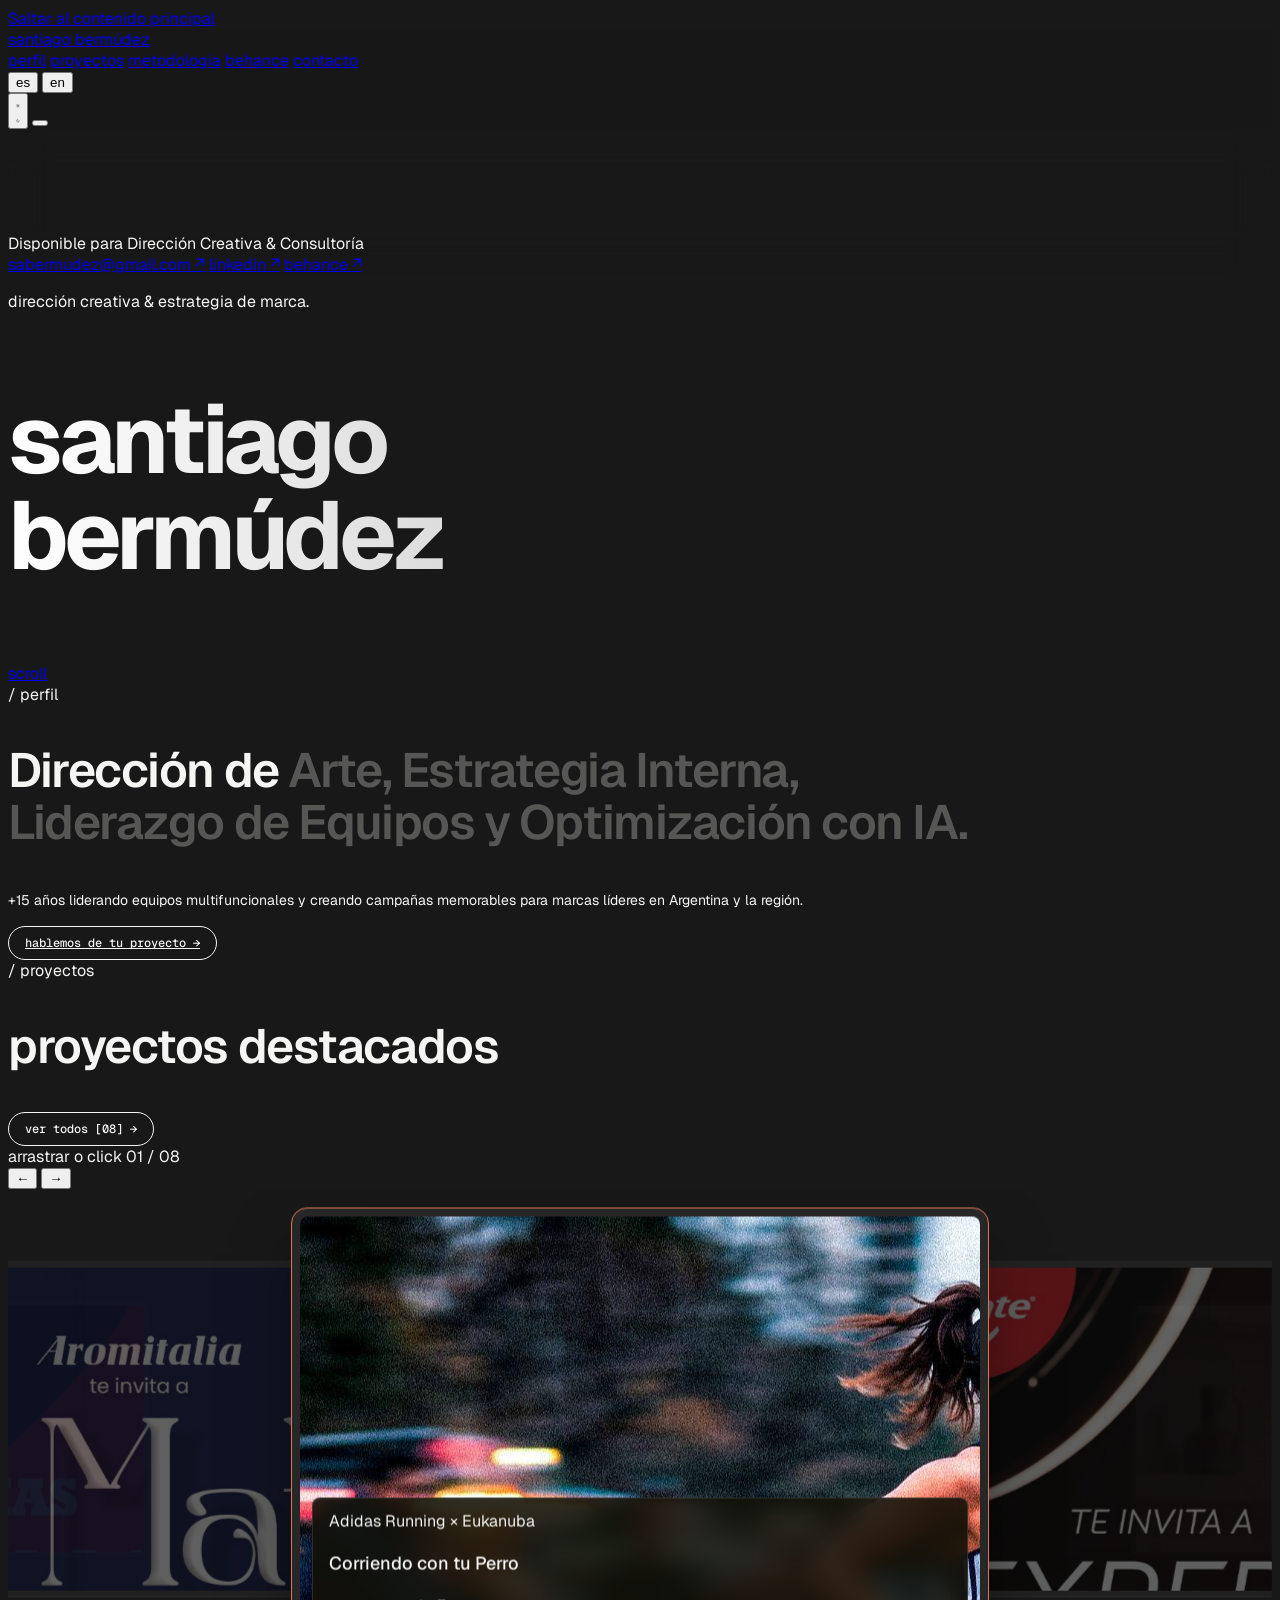
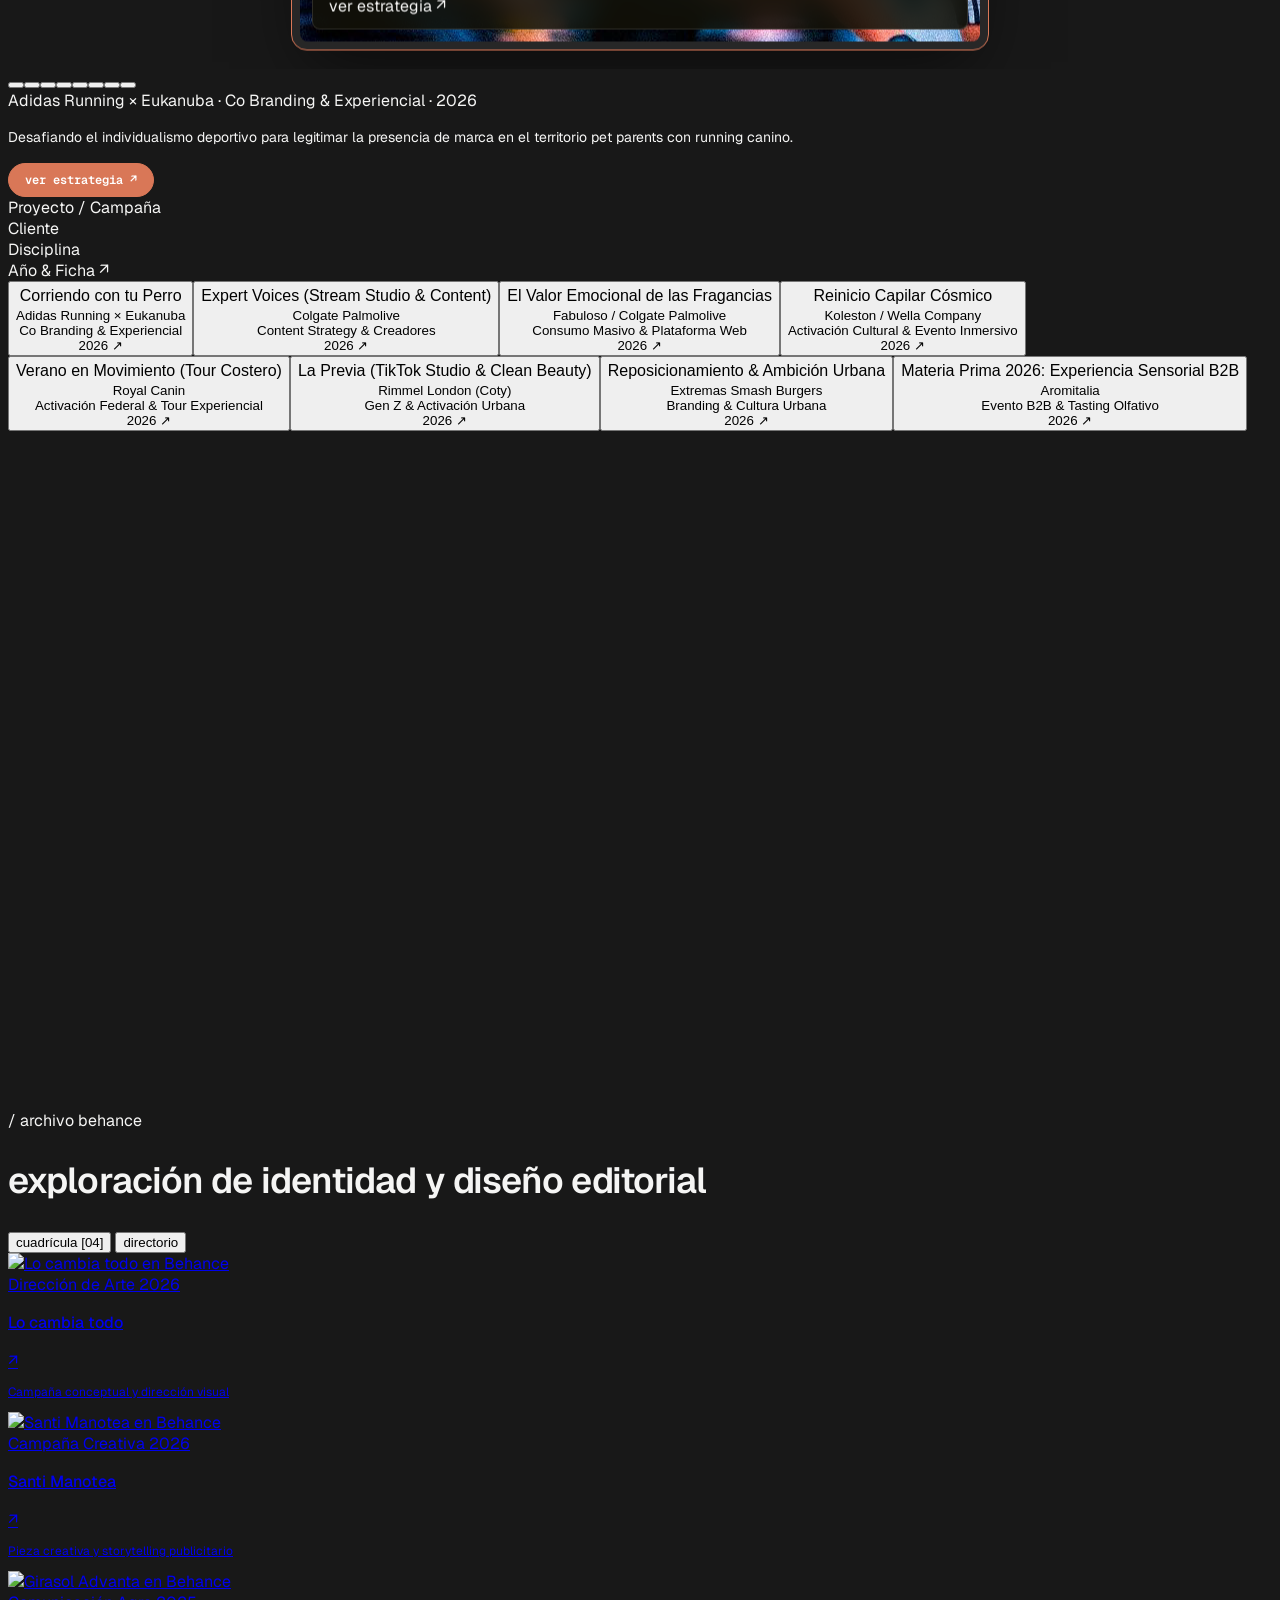
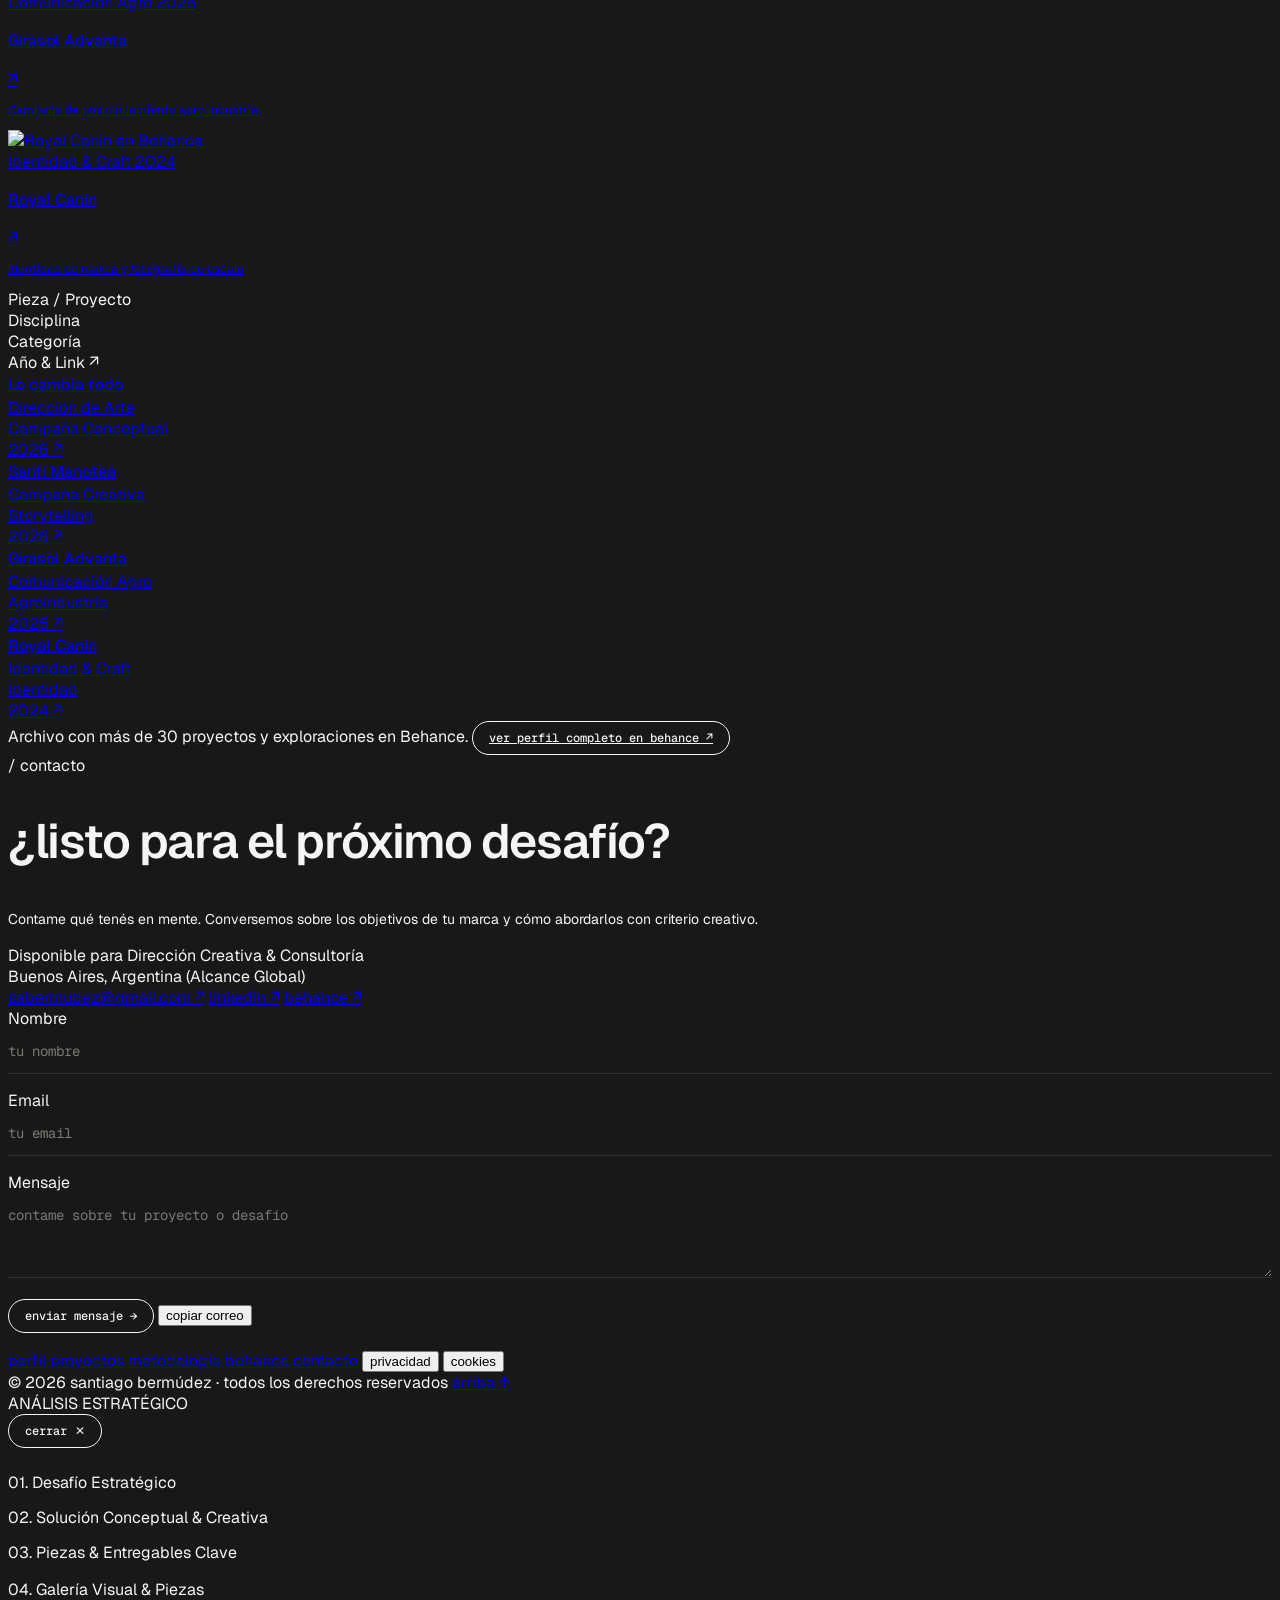
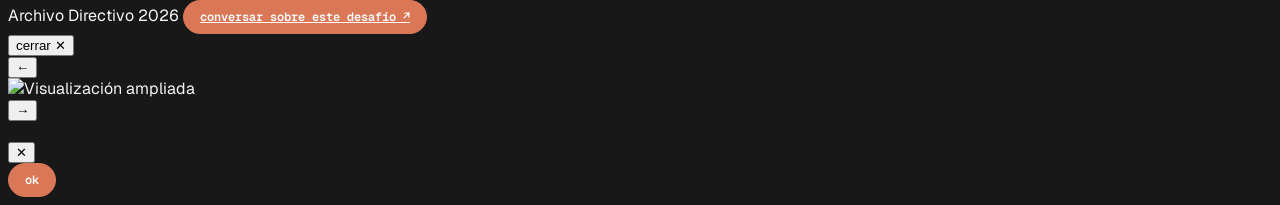
==== commit 533e1be7: "feat: redesign portfolio with Baglietto editorial grid and Spotlight Carousel" ====
--- a/Portfolio/index.html
+++ b/Portfolio/index.html
@@ -1,46 +1,49 @@
 <!DOCTYPE html>
-<html lang="es" class="scroll-smooth">
+<html lang="es" class="dark scroll-smooth">
 <head>
   <meta charset="UTF-8" />
   <meta name="viewport" content="width=device-width, initial-scale=1.0" />
-  <title>Santiago Bermúdez — Director Creativo & Estratega de Marca</title>
+  <title>Santiago Bermúdez | Director Creativo & Estratega de Marca</title>
   <meta name="description" content="Portfolio y dirección creativa de Santiago Bermúdez. Dirección de Arte, Estrategia Interna, Liderazgo de Equipos y Optimización con IA." />
-  
-  <!-- Canonical & Advanced SEO Metadata -->
-  <link rel="canonical" href="https://portfolio-sabermudez.vercel.app/" />
+
+  <!-- Branded SVG Favicon (B10) -->
+  <link rel="icon" type="image/svg+xml" href="data:image/svg+xml,%3Csvg xmlns='http://www.w3.org/2000/svg' viewBox='0 0 64 64'%3E%3Crect width='64' height='64' rx='16' fill='%23181818'/%3E%3Ccircle cx='50' cy='16' r='5' fill='%2334D399'/%3E%3Ctext x='12' y='44' font-family='system-ui,sans-serif' font-size='28' font-weight='700' fill='%23D97757'%3Esb%3C/text%3E%3C/svg%3E" />
+
+  <!-- Canonical & SEO Metadata -->
+  <link rel="canonical" href="https://sabermudez.vercel.app/" />
   <meta name="robots" content="index, follow, max-image-preview:large, max-snippet:-1, max-video-preview:-1" />
   <meta name="author" content="Santiago Bermúdez" />
   <meta name="keywords" content="Santiago Bermúdez, Director Creativo, Estratega de Marca, Brand Strategy, Creative Direction, Buenos Aires, Publicidad, Dirección de Arte, Optimización con IA" />
 
-  <!-- OpenGraph / Social Metadata -->
+  <!-- OpenGraph Metadata -->
   <meta property="og:locale" content="es_AR" />
-  <meta property="og:site_name" content="Santiago Bermúdez — Director Creativo & Estratega de Marca" />
-  <meta property="og:url" content="https://portfolio-sabermudez.vercel.app/" />
-  <meta property="og:title" content="Santiago Bermúdez — Director Creativo & Estratega de Marca" />
-  <meta property="og:description" content="Dirección de Arte | Estrategia Interna | Liderazgo de Equipos | Optimización con IA." />
-  <meta property="og:image" content="https://portfolio-sabermudez.vercel.app/Proyectos/Adidas%20Euka/Portada.png" />
+  <meta property="og:site_name" content="Santiago Bermúdez" />
+  <meta property="og:url" content="https://sabermudez.vercel.app/" />
+  <meta property="og:title" content="Santiago Bermúdez | Director Creativo & Estratega de Marca" />
+  <meta property="og:description" content="Dirección de Arte, Estrategia Interna, Liderazgo de Equipos y Optimización con IA." />
+  <meta property="og:image" content="https://sabermudez.vercel.app/Proyectos/Adidas%20Euka/Portada.png" />
   <meta property="og:image:width" content="1200" />
   <meta property="og:image:height" content="630" />
   <meta property="og:type" content="website" />
 
   <!-- Twitter Card Metadata -->
   <meta name="twitter:card" content="summary_large_image" />
-  <meta name="twitter:title" content="Santiago Bermúdez — Director Creativo & Estratega de Marca" />
-  <meta name="twitter:description" content="Dirección de Arte | Estrategia Interna | Liderazgo de Equipos | Optimización con IA." />
-  <meta name="twitter:image" content="https://portfolio-sabermudez.vercel.app/Proyectos/Adidas%20Euka/Portada.png" />
-
-  <!-- JSON-LD Structured Data (Schema.org) -->
+  <meta name="twitter:title" content="Santiago Bermúdez | Director Creativo & Estratega de Marca" />
+  <meta name="twitter:description" content="Dirección de Arte, Estrategia Interna, Liderazgo de Equipos y Optimización con IA." />
+  <meta name="twitter:image" content="https://sabermudez.vercel.app/Proyectos/Adidas%20Euka/Portada.png" />
+
+  <!-- JSON-LD Structured Data -->
   <script type="application/ld+json">
   {
     "@context": "https://schema.org",
     "@graph": [
       {
         "@type": "Person",
-        "@id": "https://portfolio-sabermudez.vercel.app/#person",
+        "@id": "https://sabermudez.vercel.app/#person",
         "name": "Santiago Bermúdez",
         "jobTitle": "Director Creativo & Estratega de Marca",
-        "description": "Director Creativo y Estratega de Marca. +15 años liderando equipos multifuncionales y creado campañas memorables.",
-        "url": "https://portfolio-sabermudez.vercel.app/",
+        "description": "Director Creativo y Estratega de Marca con más de 15 años liderando equipos multifuncionales y creando campañas memorables.",
+        "url": "https://sabermudez.vercel.app/",
         "sameAs": [
           "https://www.linkedin.com/in/santiagobermudez/",
           "https://www.behance.net/sabermudez"
@@ -53,24 +56,36 @@
       },
       {
         "@type": "WebSite",
-        "@id": "https://portfolio-sabermudez.vercel.app/#website",
-        "url": "https://portfolio-sabermudez.vercel.app/",
-        "name": "Santiago Bermúdez — Portfolio",
+        "@id": "https://sabermudez.vercel.app/#website",
+        "url": "https://sabermudez.vercel.app/",
+        "name": "Santiago Bermúdez",
         "inLanguage": "es-AR"
       }
     ]
   }
   </script>
 
-  <!-- Google Fonts: Geist & Geist Mono (Single Approved Font System per B1) -->
+  <!-- Initialize Saved Theme Before Paint -->
+  <script>
+    (function () {
+      const savedTheme = localStorage.getItem('user_theme');
+      if (savedTheme === 'light') {
+        document.documentElement.classList.remove('dark');
+      } else {
+        document.documentElement.classList.add('dark');
+      }
+    })();
+  </script>
+
+  <!-- Google Fonts: Geist + Geist Mono (B1 Approved Single Font System) -->
   <link rel="preconnect" href="https://fonts.googleapis.com" />
   <link rel="preconnect" href="https://fonts.gstatic.com" crossorigin />
-  <link href="https://fonts.googleapis.com/css2?family=Geist:wght@300;400;500;600;700&family=Geist+Mono:wght@400;500;600&display=swap" rel="stylesheet" />
-
-  <!-- Sistema de Traducción Bilingüe Instantánea (ES / EN) -->
+  <link href="https://fonts.googleapis.com/css2?family=Geist:wght@400;500;600;700&family=Geist+Mono:wght@400;500;600&display=swap" rel="stylesheet" />
+
+  <!-- Bilingual Dictionary -->
   <script src="./translations.js"></script>
 
-  <!-- Tailwind CSS CDN con Tokens Estrictos de Landing Page Design -->
+  <!-- Tailwind CSS CDN -->
   <script src="https://cdn.tailwindcss.com"></script>
   <script>
     tailwind.config = {
@@ -78,110 +93,185 @@
       theme: {
         extend: {
           colors: {
-            canvas: '#FBFBFA',
-            surface: {
-              DEFAULT: '#FFFFFF',
-              elevated: '#F7F7F5',
-              hover: '#F1F1EE'
-            },
-            border: {
-              DEFAULT: '#E7E7E2',
-              subtle: '#EFEFEA'
-            },
-            content: {
-              primary: '#111111',
-              secondary: '#555552',
-              muted: '#888884'
-            },
-            accent: {
-              DEFAULT: '#9E5B3D',
-              hover: '#874B30',
-              subtle: '#F7EFEA',
-              glow: 'rgba(158, 91, 61, 0.12)'
-            }
+            canvas: 'var(--bg-canvas)',
+            surface: 'var(--bg-surface)',
+            elevated: 'var(--bg-elevated)',
+            deep: 'var(--bg-deep)',
+            line: 'var(--border-main)',
+            'line-subtle': 'var(--border-subtle)',
+            ink: 'var(--text-primary)',
+            'ink-secondary': 'var(--text-secondary)',
+            'ink-muted': 'var(--text-muted)',
+            terra: 'var(--accent-terra)',
+            'terra-hover': 'var(--accent-terra-hover)',
+            mint: 'var(--accent-mint)'
           },
           fontFamily: {
-            sans: ['"Geist"', '-apple-system', 'sans-serif'],
+            sans: ['"Geist"', 'sans-serif'],
             mono: ['"Geist Mono"', 'monospace']
           },
           transitionTimingFunction: {
-            'base': 'cubic-bezier(0.22, 1, 0.36, 1)'
+            base: 'cubic-bezier(0.22, 1, 0.36, 1)'
           }
         }
       }
     };
   </script>
 
-  <!-- Estilos del Sistema Visual (B1 a B10) -->
   <style>
+    /* =========================================================================
+       COLOR TOKENS: DARK DEFAULT (B4 STRICT PALETTE) + LIGHT BAGLIETTO MODE
+       ========================================================================= */
+    :root {
+      --bg-canvas: #FFFFFF;
+      --bg-surface: #ECF9F2;
+      --bg-elevated: #F5FBF8;
+      --bg-deep: #DFF4E9;
+      --border-main: #D7E6DE;
+      --border-subtle: #E7F0EB;
+      --text-primary: #111111;
+      --text-secondary: #4A4A47;
+      --text-muted: #73736F;
+      --accent-terra: #C05A37;
+      --accent-terra-hover: #A64A2B;
+      --accent-mint: #16A34A;
+      --accent-terra-soft: rgba(192, 90, 55, 0.10);
+      --accent-mint-soft: rgba(22, 163, 74, 0.10);
+      --header-bg: rgba(255, 255, 255, 0.86);
+      --mobile-menu-bg: rgba(255, 255, 255, 0.96);
+    }
+
+    html.dark {
+      --bg-canvas: #181818;
+      --bg-surface: #1F1F1F;
+      --bg-elevated: #272727;
+      --bg-deep: #131209;
+      --border-main: #313131;
+      --border-subtle: #272727;
+      --text-primary: #F5F5F4;
+      --text-secondary: #A8A8A3;
+      --text-muted: #7A7A74;
+      --accent-terra: #D97757;
+      --accent-terra-hover: #E5896B;
+      --accent-mint: #34D399;
+      --accent-terra-soft: rgba(217, 119, 87, 0.14);
+      --accent-mint-soft: rgba(52, 211, 153, 0.12);
+      --header-bg: rgba(24, 24, 24, 0.86);
+      --mobile-menu-bg: rgba(24, 24, 24, 0.96);
+    }
+
     ::selection {
-      background-color: #9E5B3D;
+      background-color: var(--accent-terra);
       color: #FFFFFF;
     }
 
     html {
       scroll-behavior: smooth;
-      background-color: #FBFBFA;
+      background-color: var(--bg-canvas);
+      color: var(--text-primary);
     }
 
     body {
-      background-color: #FBFBFA;
-      color: #111111;
-      font-family: 'Geist', -apple-system, sans-serif;
+      background-color: var(--bg-canvas);
+      color: var(--text-primary);
+      font-family: 'Geist', sans-serif;
       overflow-x: hidden;
-    }
-
-    /* Named Text Styles according to B1 */
+      transition: background-color 300ms cubic-bezier(0.22, 1, 0.36, 1), color 300ms cubic-bezier(0.22, 1, 0.36, 1);
+    }
+
+    /* =========================================================================
+       NAMED TEXT STYLES (B1 STRICT TAILWIND SCALE, NO ITALICS, MAX BOLD 700)
+       ========================================================================= */
+    .hero-display {
+      font-size: 3rem; /* 48px mobile */
+      line-height: 1;
+      font-weight: 700;
+      letter-spacing: -0.045em;
+      text-wrap: balance;
+    }
+    @media (min-width: 640px) {
+      .hero-display {
+        font-size: 4.5rem; /* 72px */
+      }
+    }
+    @media (min-width: 1024px) {
+      .hero-display {
+        font-size: 6rem; /* 96px */
+      }
+    }
+
+    /* B5 Hero Text Gradient Only (Never on Backgrounds) */
+    .hero-text-gradient {
+      background: linear-gradient(90deg, #000000 0%, #666666 100%);
+      -webkit-background-clip: text;
+      background-clip: text;
+      color: transparent;
+    }
+    html.dark .hero-text-gradient {
+      background: linear-gradient(90deg, #FFFFFF 0%, #9B9B9B 100%);
+      -webkit-background-clip: text;
+      background-clip: text;
+      color: transparent;
+    }
+
     .heading-1 {
-      font-size: 3.75rem; /* 60px */
-      line-height: 1.08;
+      font-size: 2.25rem;
+      line-height: 2.5rem;
       font-weight: 600;
       letter-spacing: -0.03em;
       text-wrap: balance;
     }
-    @media (max-width: 768px) {
+    @media (min-width: 768px) {
       .heading-1 {
-        font-size: 2.25rem; /* 36px */
-        line-height: 1.15;
+        font-size: 3.75rem;
+        line-height: 1.06;
       }
     }
 
     .heading-2 {
-      font-size: 3rem; /* 48px */
-      line-height: 1.1;
+      font-size: 1.875rem;
+      line-height: 2.25rem;
+      font-weight: 600;
+      letter-spacing: -0.03em;
+      text-wrap: balance;
+    }
+    @media (min-width: 768px) {
+      .heading-2 {
+        font-size: 3rem;
+        line-height: 1.08;
+      }
+    }
+
+    .heading-3 {
+      font-size: 1.875rem;
+      line-height: 2.25rem;
       font-weight: 600;
       letter-spacing: -0.025em;
       text-wrap: balance;
     }
-    @media (max-width: 768px) {
-      .heading-2 {
-        font-size: 1.875rem; /* 30px */
-        line-height: 1.15;
-      }
-    }
-
-    .heading-3 {
-      font-size: 2.25rem; /* 36px */
-      line-height: 2.5rem; /* 40px */
+    @media (min-width: 768px) {
+      .heading-3 {
+        font-size: 2.25rem;
+        line-height: 2.5rem;
+      }
+    }
+
+    .heading-4 {
+      font-size: 1.5rem;
+      line-height: 2rem;
       font-weight: 600;
       letter-spacing: -0.02em;
       text-wrap: balance;
     }
-
-    .heading-4 {
-      font-size: 1.875rem; /* 30px */
-      line-height: 2.25rem; /* 36px */
-      font-weight: 600;
-      letter-spacing: -0.015em;
-      text-wrap: balance;
-    }
-
-    .heading-5 {
-      font-size: 1.5rem; /* 24px */
-      line-height: 2rem; /* 32px */
-      font-weight: 600;
-      letter-spacing: -0.01em;
-    }
+    @media (min-width: 768px) {
+      .heading-4 {
+        font-size: 1.875rem;
+        line-height: 2.25rem;
+      }
+    }
+
+    .heading-5 { font-size: 1.5rem; line-height: 2rem; font-weight: 600; letter-spacing: -0.015em; text-wrap: balance; }
+    .heading-6 { font-size: 1.25rem; line-height: 1.75rem; font-weight: 600; letter-spacing: -0.01em; }
 
     .title-1 { font-size: 1.25rem; line-height: 1.75rem; font-weight: 500; }
     .title-2 { font-size: 1.125rem; line-height: 1.75rem; font-weight: 500; }
@@ -194,43 +284,134 @@
     .body-3 { font-size: 1rem; line-height: 1.5rem; font-weight: 400; text-wrap: pretty; }
     .body-4 { font-size: 0.875rem; line-height: 1.25rem; font-weight: 600; text-wrap: pretty; }
     .body-5 { font-size: 0.875rem; line-height: 1.25rem; font-weight: 500; text-wrap: pretty; }
-    .body-6 { font-size: 0.875rem; line-height: 1.25rem; font-weight: 400; text-wrap: pretty; }
+    .body-6 { font-size: 0.875rem; line-height: 1.5rem; font-weight: 400; text-wrap: pretty; }
+
+    .button-md { font-size: 1rem; line-height: 1.5rem; font-weight: 600; }
+    .button-sm { font-size: 0.875rem; line-height: 1.25rem; font-weight: 600; }
 
     .caption-1 { font-size: 0.875rem; line-height: 1.25rem; font-weight: 500; }
-    .caption-3 { font-size: 0.75rem; line-height: 1rem; font-weight: 600; text-transform: uppercase; letter-spacing: 0.08em; }
+    .caption-2 { font-size: 0.875rem; line-height: 1.25rem; font-weight: 400; }
+    .caption-3 { font-size: 0.75rem; line-height: 1rem; font-weight: 600; letter-spacing: 0.06em; }
     .caption-4 { font-size: 0.75rem; line-height: 1rem; font-weight: 500; }
-
-    /* Button styles (B1 & B2: 8px vertical padding, 12px-14px horizontal padding) */
-    .btn-main {
-      padding: 8px 14px;
-      font-size: 0.875rem;
-      line-height: 1.25rem;
-      font-weight: 600;
-      border-radius: 9999px;
-      transition: all 300ms cubic-bezier(0.22, 1, 0.36, 1);
+    .caption-5 { font-size: 0.75rem; line-height: 1rem; font-weight: 400; }
+
+    /* =========================================================================
+       BAGLIETTO SIGNATURE PILL BUTTONS (B2 PADDING & B7/B9 STATES)
+       ========================================================================= */
+    .btn-pill {
       display: inline-flex;
       align-items: center;
       justify-content: center;
-      gap: 6px;
-    }
-    .btn-main:active {
-      transform: translateY(1px) scale(0.98);
-    }
-    .btn-main:focus-visible {
-      outline: 2px solid #9E5B3D;
-      outline-offset: 2px;
-    }
-
-    /* Floating navigation bar according to B7 */
-    #nav-bar {
-      transition: transform 500ms cubic-bezier(0.22, 1, 0.36, 1), background-color 300ms cubic-bezier(0.22, 1, 0.36, 1);
-    }
-
-    /* Scroll reveal according to B7 */
+      gap: 8px;
+      padding: 8px 16px;
+      border-radius: 9999px;
+      border: 1px solid var(--text-primary);
+      color: var(--text-primary);
+      background-color: transparent;
+      font-family: 'Geist Mono', monospace;
+      font-size: 0.75rem;
+      line-height: 1rem;
+      font-weight: 500;
+      transition: transform 300ms cubic-bezier(0.22, 1, 0.36, 1),
+                  background-color 300ms cubic-bezier(0.22, 1, 0.36, 1),
+                  border-color 300ms cubic-bezier(0.22, 1, 0.36, 1),
+                  color 300ms cubic-bezier(0.22, 1, 0.36, 1);
+      cursor: pointer;
+    }
+    .btn-pill:hover {
+      background-color: var(--accent-terra);
+      border-color: var(--accent-terra);
+      color: #FFFFFF;
+    }
+    .btn-pill:active {
+      transform: scale(0.98) translateY(1px);
+    }
+    .btn-pill:focus-visible {
+      outline: 2px solid var(--accent-terra);
+      outline-offset: 3px;
+    }
+
+    .btn-pill-solid {
+      display: inline-flex;
+      align-items: center;
+      justify-content: center;
+      gap: 8px;
+      padding: 8px 16px;
+      border-radius: 9999px;
+      border: 1px solid var(--accent-terra);
+      background-color: var(--accent-terra);
+      color: #FFFFFF;
+      font-family: 'Geist Mono', monospace;
+      font-size: 0.75rem;
+      line-height: 1rem;
+      font-weight: 600;
+      transition: transform 300ms cubic-bezier(0.22, 1, 0.36, 1),
+                  background-color 300ms cubic-bezier(0.22, 1, 0.36, 1),
+                  border-color 300ms cubic-bezier(0.22, 1, 0.36, 1);
+      cursor: pointer;
+    }
+    .btn-pill-solid:hover {
+      background-color: var(--accent-terra-hover);
+      border-color: var(--accent-terra-hover);
+    }
+    .btn-pill-solid:active {
+      transform: scale(0.98) translateY(1px);
+    }
+    .btn-pill-solid:focus-visible {
+      outline: 2px solid var(--accent-mint);
+      outline-offset: 3px;
+    }
+
+    /* =========================================================================
+       FLOATING / COMPACT HEADER & ANIMATED MENU TOGGLE (B7)
+       ========================================================================= */
+    .header-glass {
+      background-color: var(--header-bg);
+      backdrop-filter: blur(16px);
+      -webkit-backdrop-filter: blur(16px);
+    }
+
+    .menu-line {
+      transition: transform 400ms cubic-bezier(0.22, 1, 0.36, 1),
+                  opacity 300ms cubic-bezier(0.22, 1, 0.36, 1);
+      transform-origin: center;
+    }
+    .menu-open .menu-line-1 {
+      transform: translateY(5px) rotate(45deg);
+    }
+    .menu-open .menu-line-2 {
+      opacity: 0;
+    }
+    .menu-open .menu-line-3 {
+      transform: translateY(-5px) rotate(-45deg);
+    }
+
+    #mobile-menu {
+      background-color: var(--mobile-menu-bg);
+      backdrop-filter: blur(20px);
+      -webkit-backdrop-filter: blur(20px);
+      transition: opacity 400ms cubic-bezier(0.22, 1, 0.36, 1);
+    }
+    .mobile-link {
+      opacity: 0;
+      transform: translateY(24px);
+      transition: opacity 500ms cubic-bezier(0.22, 1, 0.36, 1),
+                  transform 500ms cubic-bezier(0.22, 1, 0.36, 1),
+                  color 300ms cubic-bezier(0.22, 1, 0.36, 1);
+    }
+    #mobile-menu.is-open .mobile-link {
+      opacity: 1;
+      transform: translateY(0);
+    }
+
+    /* =========================================================================
+       SCROLL REVEALS (B7) & WORD-BY-WORD TAGLINE REVEAL (B11)
+       ========================================================================= */
     .reveal-item {
       opacity: 0;
       transform: translateY(32px);
-      transition: opacity 700ms cubic-bezier(0.22, 1, 0.36, 1), transform 700ms cubic-bezier(0.22, 1, 0.36, 1);
+      transition: opacity 700ms cubic-bezier(0.22, 1, 0.36, 1),
+                  transform 700ms cubic-bezier(0.22, 1, 0.36, 1);
       will-change: opacity, transform;
     }
     .reveal-item.revealed {
@@ -238,7 +419,134 @@
       transform: translateY(0);
     }
 
-    /* Floating preview thumb for repository table */
+    .tagline-word {
+      display: inline-block;
+      opacity: 0.28;
+      transition: opacity 500ms cubic-bezier(0.22, 1, 0.36, 1);
+    }
+    .tagline-word.lit {
+      opacity: 1;
+    }
+
+    /* =========================================================================
+       SPOTLIGHT CAROUSEL (@lucass0x STYLE, ADAPTED FOR 16:9 CAMPAIGN COVERS)
+       ========================================================================= */
+    #spotlight-stage {
+      position: relative;
+      width: 100%;
+      height: 300px;
+      overflow: hidden;
+      touch-action: pan-y;
+      user-select: none;
+      -webkit-user-select: none;
+      cursor: grab;
+    }
+    #spotlight-stage.is-dragging {
+      cursor: grabbing;
+    }
+    @media (min-width: 640px) {
+      #spotlight-stage {
+        height: 410px;
+      }
+    }
+    @media (min-width: 1024px) {
+      #spotlight-stage {
+        height: 480px;
+      }
+    }
+
+    .spotlight-slide {
+      position: absolute;
+      top: 50%;
+      left: 50%;
+      width: 86vw;
+      max-width: 680px;
+      aspect-ratio: 16 / 10;
+      border-radius: 16px;
+      padding: 8px;
+      background-color: var(--bg-elevated);
+      border: 1px solid var(--border-main);
+      transform-origin: center center;
+      transition: transform 550ms cubic-bezier(0.22, 1, 0.36, 1),
+                  opacity 550ms cubic-bezier(0.22, 1, 0.36, 1),
+                  border-color 300ms cubic-bezier(0.22, 1, 0.36, 1),
+                  box-shadow 500ms cubic-bezier(0.22, 1, 0.36, 1);
+      will-change: transform, opacity;
+      cursor: pointer;
+    }
+    @media (min-width: 640px) {
+      .spotlight-slide {
+        width: 72vw;
+      }
+    }
+    @media (min-width: 1024px) {
+      .spotlight-slide {
+        width: 56vw;
+      }
+    }
+    .spotlight-slide.no-transition {
+      transition: none !important;
+    }
+    .spotlight-slide.is-active {
+      border-color: var(--accent-terra);
+      box-shadow: 0 28px 64px -16px rgba(0, 0, 0, 0.55);
+    }
+    html:not(.dark) .spotlight-slide.is-active {
+      box-shadow: 0 28px 60px -18px rgba(17, 17, 17, 0.22);
+    }
+    .spotlight-slide:not(.is-active):hover {
+      border-color: var(--accent-mint);
+    }
+
+    .spotlight-inner {
+      position: relative;
+      width: 100%;
+      height: 100%;
+      border-radius: 8px; /* B3 Nested radius: 16px outer - 8px padding = 8px inner */
+      overflow: hidden;
+      background-color: var(--bg-deep);
+    }
+
+    .spotlight-dim {
+      position: absolute;
+      inset: 0;
+      background-color: #000000;
+      opacity: 0;
+      pointer-events: none;
+      transition: opacity 500ms cubic-bezier(0.22, 1, 0.36, 1);
+    }
+    .spotlight-slide[data-abs-offset="1"] .spotlight-dim {
+      opacity: 0.45;
+    }
+    .spotlight-slide[data-abs-offset="2"] .spotlight-dim {
+      opacity: 0.65;
+    }
+
+    .spotlight-overlay {
+      position: absolute;
+      left: 12px;
+      right: 12px;
+      bottom: 12px;
+      padding: 12px 16px;
+      border-radius: 8px;
+      background-color: rgba(19, 18, 9, 0.88);
+      backdrop-filter: blur(12px);
+      -webkit-backdrop-filter: blur(12px);
+      border: 1px solid rgba(255, 255, 255, 0.12);
+      color: #F5F5F4;
+      opacity: 0;
+      transform: translateY(12px);
+      transition: opacity 400ms cubic-bezier(0.22, 1, 0.36, 1),
+                  transform 400ms cubic-bezier(0.22, 1, 0.36, 1);
+    }
+    .spotlight-slide.is-active .spotlight-overlay {
+      opacity: 1;
+      transform: translateY(0);
+    }
+
+    /* =========================================================================
+       FLOATING PREVIEW THUMB (BEHANCE DIRECTORY)
+       ========================================================================= */
     #table-preview-thumb {
       position: fixed;
       pointer-events: none;
@@ -247,1071 +555,1206 @@
       height: 185px;
       border-radius: 12px;
       overflow: hidden;
-      box-shadow: 0 20px 40px -10px rgba(0, 0, 0, 0.16);
-      border: 1px solid #E7E7E2;
-      background: #FFFFFF;
+      border: 1px solid var(--border-main);
+      background-color: var(--bg-elevated);
+      box-shadow: 0 24px 48px -12px rgba(0, 0, 0, 0.45);
       opacity: 0;
       transform: translate(-50%, -50%) scale(0.94);
-      transition: opacity 250ms cubic-bezier(0.22, 1, 0.36, 1), transform 250ms cubic-bezier(0.22, 1, 0.36, 1);
+      transition: opacity 250ms cubic-bezier(0.22, 1, 0.36, 1),
+                  transform 250ms cubic-bezier(0.22, 1, 0.36, 1);
     }
     #table-preview-thumb.active {
       opacity: 1;
       transform: translate(-50%, -50%) scale(1);
     }
 
-    /* Support for prefers-reduced-motion (B7) */
+    /* Baglietto Minimalist Form Underline Inputs */
+    .baglietto-input {
+      width: 100%;
+      background-color: transparent;
+      border: none;
+      border-bottom: 1px solid var(--border-main);
+      padding: 12px 0;
+      font-family: 'Geist Mono', monospace;
+      font-size: 0.875rem;
+      line-height: 1.25rem;
+      color: var(--text-primary);
+      transition: border-color 300ms cubic-bezier(0.22, 1, 0.36, 1);
+    }
+    .baglietto-input::placeholder {
+      color: var(--text-muted);
+    }
+    .baglietto-input:focus {
+      outline: none;
+      border-bottom-color: var(--accent-terra);
+    }
+
+    /* =========================================================================
+       REDUCED MOTION SUPPORT (B7 & B11)
+       ========================================================================= */
     @media (prefers-reduced-motion: reduce) {
-      .reveal-item {
+      .reveal-item,
+      .tagline-word,
+      .mobile-link {
         opacity: 1 !important;
         transform: none !important;
         transition: none !important;
       }
+      .spotlight-slide,
+      .spotlight-overlay,
+      .spotlight-dim {
+        transition: opacity 200ms ease !important;
+      }
     }
   </style>
 </head>
 
-<body class="bg-canvas text-content-primary antialiased selection:bg-accent selection:text-white font-sans">
-
-  <!-- Enlace accesible de salto al contenido (B10) -->
-  <a href="#main-content" class="sr-only focus:not-sr-only focus:fixed focus:top-4 focus:left-4 focus:z-50 focus:px-4 focus:py-2 focus:bg-content-primary focus:text-white focus:rounded-full font-mono text-xs shadow-lg">
+<body class="bg-canvas text-ink antialiased font-sans">
+
+  <!-- Skip to Content (B10 Accessibility) -->
+  <a href="#main-content" data-i18n="skipLink" class="sr-only focus:not-sr-only focus:fixed focus:top-4 focus:left-4 focus:z-[90] focus:px-4 focus:py-2 focus:bg-terra focus:text-white focus:rounded-full font-mono text-xs">
     Saltar al contenido principal
   </a>
 
-  <!-- Miniatura flotante para Repertorio / Behance -->
+  <!-- Floating Preview Thumb for Behance Directory -->
   <div id="table-preview-thumb" aria-hidden="true">
-    <img id="table-preview-img" src="" alt="Previsualización" class="w-full h-full object-cover" />
+    <img id="table-preview-img" src="" alt="Previsualización de proyecto" class="w-full h-full object-cover" />
   </div>
 
   <!-- =========================================================================
-       FLOATING NAVIGATION BAR (B7 & B9: COMPACTA, FLOTANTE, TRANSLÚCIDA)
+       FLOATING COMPACT HEADER (BAGLIETTO MINIMALISM + B7 FLOATING BAR)
        ========================================================================= -->
-  <div class="fixed top-4 left-0 w-full z-40 px-4 pointer-events-none flex justify-center">
-    <nav id="nav-bar" class="pointer-events-auto max-w-5xl w-full mx-auto px-4 sm:px-6 py-2.5 rounded-full border border-border bg-surface/90 backdrop-blur-md shadow-sm flex items-center justify-between transition-all" aria-label="Navegación principal">
-      
-      <!-- Identidad / Logo -->
-      <a href="#" class="group flex items-center gap-2.5 focus:outline-none focus-visible:ring-2 focus-visible:ring-accent rounded-full py-1 pr-2" aria-label="Santiago Bermúdez — Inicio">
-        <span class="w-7 h-7 rounded-full bg-surface-elevated border border-border flex items-center justify-center font-mono text-xs font-semibold text-content-primary group-hover:border-accent group-hover:text-accent transition-colors">
-          SB
-        </span>
-        <div class="hidden sm:flex flex-col text-left">
-          <span class="text-xs font-semibold tracking-tight text-content-primary leading-tight">
-            Santiago Bermúdez
-          </span>
-          <span data-i18n="header.role" class="caption-4 text-content-muted leading-tight">
-            Director Creativo & Estratega de Marca
+  <header class="fixed top-4 left-0 w-full z-40 px-4 sm:px-8 pointer-events-none flex justify-center">
+    <nav class="pointer-events-auto w-full max-w-6xl header-glass border border-line rounded-full px-4 sm:px-6 py-2 flex items-center justify-between transition-colors duration-300" aria-label="Navegación principal">
+
+      <!-- Wordmark Left (Baglietto bold lowercase signature) -->
+      <a href="#hero" class="inline-flex items-center gap-2 py-1 text-base sm:text-lg font-bold tracking-tight text-ink hover:text-terra transition-colors duration-300 focus:outline-none focus-visible:ring-2 focus-visible:ring-terra rounded-full px-1">
+        <span>santiago bermúdez</span>
+        <span class="w-1.5 h-1.5 rounded-full bg-mint" aria-hidden="true"></span>
+      </a>
+
+      <!-- Minimal Desktop Nav Links -->
+      <div class="hidden lg:flex items-center gap-6 font-mono text-xs text-ink-secondary">
+        <a href="#perfil" data-nav-link="perfil" data-i18n="header.navProfile" class="nav-link hover:text-ink transition-colors duration-300 py-1 focus:outline-none focus-visible:text-terra">perfil</a>
+        <a href="#proyectos" data-nav-link="proyectos" data-i18n="header.navProjects" class="nav-link hover:text-ink transition-colors duration-300 py-1 focus:outline-none focus-visible:text-terra">proyectos</a>
+        <a href="#metodologia" data-nav-link="metodologia" data-i18n="header.navProcess" class="nav-link hover:text-ink transition-colors duration-300 py-1 focus:outline-none focus-visible:text-terra">metodología</a>
+        <a href="#behance" data-nav-link="behance" data-i18n="header.navBehance" class="nav-link hover:text-ink transition-colors duration-300 py-1 focus:outline-none focus-visible:text-terra">behance</a>
+        <a href="#contacto" data-nav-link="contacto" data-i18n="header.navContact" class="nav-link hover:text-ink transition-colors duration-300 py-1 focus:outline-none focus-visible:text-terra">contacto</a>
+      </div>
+
+      <!-- Right Controls: ES/EN Switch + Baglietto Theme Toggle + Animated Menu Toggle -->
+      <div class="flex items-center gap-2 sm:gap-3">
+
+        <!-- ES / EN Selector -->
+        <div class="inline-flex items-center rounded-full border border-line bg-elevated p-0.5 font-mono text-xs" role="group" aria-label="Selector de idioma">
+          <button id="lang-btn-es" type="button" class="px-2 py-1 rounded-full transition-colors duration-300 focus:outline-none focus-visible:ring-2 focus-visible:ring-terra" aria-label="Cambiar a Español">es</button>
+          <button id="lang-btn-en" type="button" class="px-2 py-1 rounded-full transition-colors duration-300 focus:outline-none focus-visible:ring-2 focus-visible:ring-terra" aria-label="Switch to English">en</button>
+        </div>
+
+        <!-- Circular Light / Dark Toggle (Baglietto Top-Right Signature) -->
+        <button id="theme-toggle-btn" type="button" class="w-8 h-8 rounded-full border border-line bg-elevated hover:border-terra text-ink flex items-center justify-center transition-colors duration-300 active:scale-95 focus:outline-none focus-visible:ring-2 focus-visible:ring-terra" aria-label="Cambiar tema claro u oscuro">
+          <!-- Sun Icon (shown in dark mode) -->
+          <svg id="icon-sun" class="w-4 h-4 hidden dark:block" viewBox="0 0 24 24" fill="none" stroke="currentColor" stroke-width="1.75" stroke-linecap="round" stroke-linejoin="round" aria-hidden="true">
+            <circle cx="12" cy="12" r="4"></circle>
+            <path d="M12 2v2M12 20v2M4.93 4.93l1.41 1.41M17.66 17.66l1.41 1.41M2 12h2M20 12h2M6.34 17.66l-1.41 1.41M19.07 4.93l-1.41 1.41"></path>
+          </svg>
+          <!-- Moon Icon (shown in light mode) -->
+          <svg id="icon-moon" class="w-4 h-4 block dark:hidden" viewBox="0 0 24 24" fill="none" stroke="currentColor" stroke-width="1.75" stroke-linecap="round" stroke-linejoin="round" aria-hidden="true">
+            <path d="M21 12.79A9 9 0 1 1 11.21 3 7 7 0 0 0 21 12.79z"></path>
+          </svg>
+        </button>
+
+        <!-- Animated Hamburger Menu Toggle (B7) -->
+        <button id="menu-toggle-btn" type="button" class="w-8 h-8 rounded-full border border-line bg-elevated hover:border-terra text-ink flex flex-col items-center justify-center gap-1 transition-colors duration-300 active:scale-95 focus:outline-none focus-visible:ring-2 focus-visible:ring-terra" aria-label="Abrir menú" aria-expanded="false" aria-controls="mobile-menu">
+          <span class="menu-line menu-line-1 block w-4 h-[1.5px] bg-current rounded-full"></span>
+          <span class="menu-line menu-line-2 block w-4 h-[1.5px] bg-current rounded-full"></span>
+          <span class="menu-line menu-line-3 block w-4 h-[1.5px] bg-current rounded-full"></span>
+        </button>
+
+      </div>
+    </nav>
+  </header>
+
+  <!-- =========================================================================
+       FULL-HEIGHT OVERLAY MENU (BAGLIETTO + B7 STAGGERED ENTRANCE)
+       ========================================================================= -->
+  <div id="mobile-menu" class="fixed inset-0 z-30 opacity-0 pointer-events-none flex flex-col justify-between px-6 sm:px-12 lg:px-20 pt-24 pb-12" aria-hidden="true">
+    <nav class="flex flex-col gap-4 max-w-4xl my-auto" aria-label="Menú completo">
+      <a href="#perfil" class="mobile-link heading-2 text-ink hover:text-terra flex items-baseline gap-4 py-1" style="transition-delay: 40ms;">
+        <span class="font-mono text-xs text-terra">01</span>
+        <span data-i18n="header.navProfile">perfil</span>
+      </a>
+      <a href="#proyectos" class="mobile-link heading-2 text-ink hover:text-terra flex items-baseline gap-4 py-1" style="transition-delay: 100ms;">
+        <span class="font-mono text-xs text-terra">02</span>
+        <span data-i18n="header.navProjects">proyectos</span>
+      </a>
+      <a href="#metodologia" class="mobile-link heading-2 text-ink hover:text-terra flex items-baseline gap-4 py-1" style="transition-delay: 160ms;">
+        <span class="font-mono text-xs text-terra">03</span>
+        <span data-i18n="header.navProcess">metodología</span>
+      </a>
+      <a href="#behance" class="mobile-link heading-2 text-ink hover:text-terra flex items-baseline gap-4 py-1" style="transition-delay: 220ms;">
+        <span class="font-mono text-xs text-terra">04</span>
+        <span data-i18n="header.navBehance">behance</span>
+      </a>
+      <a href="#contacto" class="mobile-link heading-2 text-ink hover:text-terra flex items-baseline gap-4 py-1" style="transition-delay: 280ms;">
+        <span class="font-mono text-xs text-terra">05</span>
+        <span data-i18n="header.navContact">contacto</span>
+      </a>
+    </nav>
+
+    <div class="pt-6 border-t border-line flex flex-col sm:flex-row sm:items-center justify-between gap-4 font-mono text-xs text-ink-secondary">
+      <div class="flex items-center gap-2">
+        <span class="w-2 h-2 rounded-full bg-mint"></span>
+        <span data-i18n="header.menuStatus">Disponible para Dirección Creativa & Consultoría</span>
+      </div>
+      <div class="flex items-center gap-6">
+        <a href="mailto:sabermudez@gmail.com" class="hover:text-terra transition-colors">sabermudez@gmail.com ↗</a>
+        <a href="https://www.linkedin.com/in/santiagobermudez/" target="_blank" rel="noopener noreferrer" class="hover:text-terra transition-colors">linkedin ↗</a>
+        <a href="https://www.behance.net/sabermudez" target="_blank" rel="noopener noreferrer" class="hover:text-terra transition-colors">behance ↗</a>
+      </div>
+    </div>
+  </div>
+
+  <main id="main-content" tabindex="-1" class="focus:outline-none">
+
+    <!-- =========================================================================
+         SECCIÓN 01: HERO EDITORIAL (ESTRUCTURA EXACTA BAGLIETTO)
+         ========================================================================= -->
+    <section id="hero" class="relative min-h-[88vh] flex flex-col justify-center bg-canvas px-6 sm:px-12 lg:px-20 pt-24 pb-16">
+      <div class="w-full max-w-6xl mx-auto">
+        <div class="md:pl-16 lg:pl-24 max-w-[680px] sm:max-w-none">
+
+          <!-- Discipline Mono Tag in Contrasting Emerald Mint -->
+          <p data-i18n="hero.discipline" class="font-mono text-xs sm:text-sm text-mint mb-3 tracking-wide">
+            dirección creativa & estrategia de marca.
+          </p>
+
+          <!-- Giant Tight-Tracked Wordmark Heading (B5 Text Gradient Only) -->
+          <h1 class="hero-display hero-text-gradient pb-2">
+            santiago<br class="sm:hidden" /> bermúdez
+          </h1>
+
+          <!-- Baglietto Vertical Hairline Scroll Indicator -->
+          <a href="#perfil" class="inline-flex flex-col items-start gap-3 mt-16 sm:mt-20 group focus:outline-none focus-visible:ring-2 focus-visible:ring-terra rounded-sm" aria-label="Bajar a perfil">
+            <span class="block w-px h-12 bg-mint group-hover:bg-terra transition-colors duration-300"></span>
+            <span data-i18n="hero.scroll" class="font-mono text-xs text-ink-muted group-hover:text-ink transition-colors duration-300">scroll</span>
+          </a>
+
+        </div>
+      </div>
+    </section>
+
+    <!-- =========================================================================
+         SECCIÓN 02: PERFIL / MANIFIESTO (BAGLIETTO "/ ESTUDIO" + B11 WORD REVEAL)
+         ========================================================================= -->
+    <section id="perfil" class="bg-surface border-t border-line py-24 md:py-32 px-6 sm:px-12 lg:px-20">
+      <div class="w-full max-w-6xl mx-auto grid grid-cols-1 md:grid-cols-12 gap-8 md:gap-12 items-start">
+
+        <!-- Left Column: Baglietto Section Tag -->
+        <div class="md:col-span-4 pt-2">
+          <span data-i18n="profile.tag" class="font-mono text-xs text-ink-muted tracking-wide block">
+            / perfil
           </span>
         </div>
-      </a>
-
-      <!-- Enlaces de Navegación (Orden actualizado: Metodología -> Casos -> Repositorio -> Behance) -->
-      <div class="hidden md:flex items-center gap-6 font-mono text-xs tracking-wide uppercase text-content-secondary">
-        <a href="#process" class="nav-item hover:text-content-primary transition-colors py-1 focus:outline-none focus-visible:text-accent">
-          <span data-i18n="header.navProcess">Metodología</span>
-        </a>
-        <a href="#cases" class="nav-item hover:text-content-primary transition-colors py-1 focus:outline-none focus-visible:text-accent">
-          <span data-i18n="header.navCases">Casos</span>
-        </a>
-        <a href="#repository" class="nav-item hover:text-content-primary transition-colors py-1 focus:outline-none focus-visible:text-accent">
-          <span data-i18n="header.navRepo">Repositorio</span>
-        </a>
-        <a href="#behance" class="nav-item hover:text-content-primary transition-colors py-1 focus:outline-none focus-visible:text-accent">
-          <span data-i18n="header.navBehance">Behance</span>
-        </a>
-      </div>
-
-      <!-- Controles: Selector de Idioma & CTA Primario -->
-      <div class="flex items-center gap-2.5 sm:gap-3">
-        
-        <!-- Selector Bilingüe ES / EN Instantáneo -->
-        <div class="inline-flex items-center rounded-full border border-border bg-surface-elevated p-0.5 font-mono text-[11px]" role="group" aria-label="Selector de idioma">
-          <button id="lang-btn-es" type="button" class="lang-toggle-btn px-2 py-0.5 rounded-full transition-all text-content-primary bg-surface font-semibold shadow-xs border border-border/60" aria-label="Cambiar a Español">
-            ES
-          </button>
-          <button id="lang-btn-en" type="button" class="lang-toggle-btn px-2 py-0.5 rounded-full transition-all text-content-muted hover:text-content-primary border-transparent" aria-label="Switch to English">
-            EN
-          </button>
-        </div>
-
-        <!-- Primary CTA en Header (B1 & B9) -->
-        <a href="#contact" class="btn-main bg-content-primary text-white hover:bg-accent text-xs shadow-xs" data-i18n="header.navContact">
-          Iniciar conversación
-        </a>
-
-      </div>
-
-    </nav>
-  </div>
-
-  <main id="main-content" tabindex="-1" class="focus:outline-none">
-
-    <!-- =========================================================================
-         SECCIÓN 01: HERO SECTION EDITORIAL (TEXTOS ACTUALIZADOS SEGÚN SOLICITUD)
-         ========================================================================= -->
-    <section id="hero" class="relative pt-32 sm:pt-36 md:pt-40 pb-20 md:pb-28 px-6 md:px-12 lg:px-20 max-w-[1400px] mx-auto">
-      
-      <!-- Contenedor Superior: Titular, Subtítulo y CTA Primario -->
-      <div class="flex flex-col items-start max-w-[760px]">
-        
-        <!-- Etiqueta de Categoría (Caption 3) -->
-        <div class="inline-flex items-center gap-2 px-3 py-1 rounded-full border border-border bg-surface text-content-secondary caption-3 mb-6 shadow-xs">
-          <span class="w-1.5 h-1.5 rounded-full bg-accent"></span>
-          <span data-i18n="hero.tag">Dirección Creativa & Estrategia de Marca</span>
-        </div>
-
-        <!-- Titular Principal Actualizado -->
-        <h1 data-i18n="hero.headline" class="heading-1 bg-gradient-to-r from-black via-neutral-900 to-neutral-600 bg-clip-text text-transparent mb-6">
-          Dirección de Arte | Estrategia Interna | Liderazgo de Equipos | Optimización con IA.
-        </h1>
-
-        <!-- Subtítulo Aclaratorio Actualizado -->
-        <p data-i18n="hero.subheadline" class="body-1 text-content-secondary mb-8 max-w-[680px]">
-          +15 años liderando equipos multifuncionales y creado campañas memorables.
-        </p>
-
-        <!-- Botones de Acción (One Primary Action per A1 & A4) -->
-        <div class="flex flex-wrap items-center gap-3 sm:gap-4">
-          <a href="#contact" class="btn-main bg-accent hover:bg-accent-hover text-white text-sm px-5 py-2.5 shadow-sm" data-i18n="hero.primaryCta">
-            Iniciar conversación
-          </a>
-          <a href="#cases" class="btn-main bg-surface hover:bg-surface-elevated text-content-primary border border-border text-sm px-4 py-2.5 shadow-xs" data-i18n="hero.secondaryCta">
-            Explorar casos seleccionados ↓
+
+        <!-- Right Column: B11 Tagline Scroll Reveal + Mono Bio + Pill CTA -->
+        <div class="md:col-span-8 max-w-[680px]">
+          <h2 id="tagline-reveal" class="heading-2 text-ink mb-8">
+            Dirección de Arte, Estrategia Interna, Liderazgo de Equipos y Optimización con IA.
+          </h2>
+
+          <p data-i18n="profile.bio" class="font-mono body-6 text-ink-secondary mb-10 max-w-xl">
+            +15 años liderando equipos multifuncionales y creando campañas memorables para marcas líderes en Argentina y la región.
+          </p>
+
+          <a href="#contacto" data-i18n="profile.cta" class="btn-pill">
+            hablemos de tu proyecto →
           </a>
         </div>
 
       </div>
-
     </section>
 
     <!-- =========================================================================
-         SECCIÓN 02: METODOLOGÍA DE TRABAJO (REUBICADA INMEDIATAMENTE TRAS EL HERO)
+         SECCIÓN 03: PROYECTOS DESTACADOS + SPOTLIGHT CAROUSEL (@lucass0x)
          ========================================================================= -->
-    <section id="process" class="py-20 md:py-28 px-6 md:px-12 lg:px-20 max-w-[1400px] mx-auto border-t border-border reveal-item">
-      
-      <div class="max-w-2xl mb-14">
-        <span data-i18n="process.tag" class="caption-3 text-accent font-mono block mb-2 font-semibold">
-          // Metodología de trabajo
-        </span>
-        <h2 data-i18n="process.headline" class="heading-3 text-content-primary">
+    <section id="proyectos" class="bg-canvas border-t border-line py-24 md:py-32 px-6 sm:px-12 lg:px-20 reveal-item">
+      <div class="w-full max-w-6xl mx-auto">
+
+        <!-- Baglietto Section Header Row -->
+        <div class="flex flex-col md:flex-row md:items-end justify-between gap-6 mb-12">
+          <div>
+            <span data-i18n="projects.tag" class="font-mono text-xs text-mint block mb-3">
+              / proyectos
+            </span>
+            <h2 data-i18n="projects.headline" class="heading-2 text-ink mb-6">
+              proyectos destacados
+            </h2>
+            <button id="toggle-projects-view-btn" type="button" data-i18n="projects.toggleAll" class="btn-pill">
+              ver todos [08] →
+            </button>
+          </div>
+
+          <!-- Carousel Controls & Counter -->
+          <div id="carousel-controls-header" class="flex items-center gap-4 font-mono text-xs text-ink-muted">
+            <span data-i18n="projects.hint" class="hidden sm:inline">arrastrar o click</span>
+            <span id="spotlight-counter" class="text-ink font-semibold">01 / 08</span>
+            <div class="flex items-center gap-2">
+              <button id="spotlight-prev-btn" type="button" class="w-9 h-9 rounded-full border border-line bg-elevated hover:border-terra hover:text-terra text-ink flex items-center justify-center transition-colors duration-300 active:scale-95 focus:outline-none focus-visible:ring-2 focus-visible:ring-terra" aria-label="Proyecto anterior">
+                ←
+              </button>
+              <button id="spotlight-next-btn" type="button" class="w-9 h-9 rounded-full border border-line bg-elevated hover:border-terra hover:text-terra text-ink flex items-center justify-center transition-colors duration-300 active:scale-95 focus:outline-none focus-visible:ring-2 focus-visible:ring-terra" aria-label="Siguiente proyecto">
+                →
+              </button>
+            </div>
+          </div>
+        </div>
+
+        <!-- VIEW A: SPOTLIGHT CAROUSEL (8 UNIFIED LOCAL CASES) -->
+        <div id="projects-carousel-view">
+          <div id="spotlight-stage" role="region" aria-roledescription="carousel" aria-label="Carrusel de proyectos destacados">
+            <!-- Slides injected dynamically from caseStudiesOrder -->
+          </div>
+
+          <!-- Pagination Dots (@lucass0x Style) -->
+          <div id="spotlight-dots" class="flex items-center justify-center gap-2 mt-6" role="tablist" aria-label="Seleccionar proyecto"></div>
+
+          <!-- Active Project Editorial Strip Below Stage -->
+          <div class="mt-8 pt-6 border-t border-line flex flex-col md:flex-row md:items-center justify-between gap-4">
+            <div class="max-w-2xl">
+              <div class="flex flex-wrap items-center gap-2 font-mono text-xs mb-2">
+                <span id="active-case-client" class="text-terra font-semibold"></span>
+                <span class="text-ink-muted">·</span>
+                <span id="active-case-category" class="text-mint"></span>
+                <span class="text-ink-muted">·</span>
+                <span id="active-case-year" class="text-ink-muted"></span>
+              </div>
+              <p id="active-case-summary" class="font-mono body-6 text-ink-secondary"></p>
+            </div>
+            <div class="flex-shrink-0">
+              <button id="active-case-open-btn" type="button" data-i18n="projects.viewStrategy" class="btn-pill-solid">
+                ver estrategia ↗
+              </button>
+            </div>
+          </div>
+        </div>
+
+        <!-- VIEW B: ALL 08 CASES DIRECTORY (TOGGLED VIA "VER TODOS [08] →") -->
+        <div id="projects-directory-view" class="hidden border border-line rounded-2xl bg-surface overflow-hidden divide-y divide-line">
+          <div class="px-6 py-4 bg-elevated font-mono text-xs text-ink-muted grid grid-cols-12 gap-4">
+            <div data-i18n="projects.thProject" class="col-span-6 md:col-span-5">Proyecto / Campaña</div>
+            <div data-i18n="projects.thClient" class="col-span-3 hidden md:block">Cliente</div>
+            <div data-i18n="projects.thCategory" class="col-span-4 sm:col-span-3 hidden sm:block">Disciplina</div>
+            <div data-i18n="projects.thYear" class="col-span-6 sm:col-span-3 md:col-span-1 text-right">Año ↗</div>
+          </div>
+          <div id="projects-directory-rows" class="divide-y divide-line"></div>
+        </div>
+
+      </div>
+    </section>
+
+    <!-- =========================================================================
+         SECCIÓN 04: METODOLOGÍA (ESTRUCTURA EXACTA BAGLIETTO "/ SERVICIOS")
+         ========================================================================= -->
+    <section id="metodologia" class="bg-surface border-t border-line py-24 md:py-32 px-6 sm:px-12 lg:px-20 reveal-item">
+      <div class="w-full max-w-6xl mx-auto">
+
+        <!-- Header Row -->
+        <div class="flex flex-col sm:flex-row sm:items-center justify-between gap-4 mb-6">
+          <span data-i18n="process.tag" class="font-mono text-xs text-ink-muted">
+            / metodología
+          </span>
+          <a href="#contacto" data-i18n="process.cta" class="btn-pill self-start sm:self-auto">
+            iniciar conversación →
+          </a>
+        </div>
+
+        <h2 data-i18n="process.headline" class="heading-2 text-ink mb-16 max-w-3xl">
           3 etapas desde el diagnóstico hasta la realidad
         </h2>
-      </div>
-
-      <!-- Cuadrícula de 3 Etapas sin títulos intermedios según solicitud -->
-      <div class="grid grid-cols-1 md:grid-cols-3 gap-6 lg:gap-8">
-        
-        <!-- Etapa 1 -->
-        <div class="p-8 rounded-3xl bg-surface border border-border shadow-xs hover:border-accent/40 transition-all duration-300">
-          <span data-i18n="process.step1Tag" class="caption-3 text-accent font-mono block mb-4 font-semibold">
-            01 // DIAGNÓSTICO
-          </span>
-          <p data-i18n="process.step1Desc" class="body-2 text-content-primary leading-relaxed">
-            Conocimiento de marca, oportunidades, objetivos.
-          </p>
-        </div>
-
-        <!-- Etapa 2 -->
-        <div class="p-8 rounded-3xl bg-surface border border-border shadow-xs hover:border-accent/40 transition-all duration-300">
-          <span data-i18n="process.step2Tag" class="caption-3 text-accent font-mono block mb-4 font-semibold">
-            02 // CONCEPTUALIZACIÓN
-          </span>
-          <p data-i18n="process.step2Desc" class="body-2 text-content-primary leading-relaxed">
-            Insights, conceptos, ideas, tono, diferenciación.
-          </p>
-        </div>
-
-        <!-- Etapa 3 -->
-        <div class="p-8 rounded-3xl bg-surface border border-border shadow-xs hover:border-accent/40 transition-all duration-300">
-          <span data-i18n="process.step3Tag" class="caption-3 text-accent font-mono block mb-4 font-semibold">
-            03 // CRAFT & REALIDAD
-          </span>
-          <p data-i18n="process.step3Desc" class="body-2 text-content-primary leading-relaxed">
-            Acompañamiento en producciónnes y creación de assets digitales.
-          </p>
-        </div>
-
-      </div>
-
-    </section>
-
-    <!-- =========================================================================
-         SECCIÓN 03: CASOS SELECCIONADOS (A2 & B3: RADIOS ANIDADOS, BORDES COMPLETOS)
-         ========================================================================= -->
-    <section id="cases" class="py-24 md:py-32 px-6 md:px-12 lg:px-20 max-w-[1400px] mx-auto border-t border-border reveal-item">
-      
-      <!-- Cabecera de Sección -->
-      <div class="flex flex-col md:flex-row md:items-end justify-between gap-6 mb-16">
-        <div class="max-w-xl">
-          <div class="inline-flex items-center gap-2 caption-3 text-accent font-mono mb-3">
-            <span class="w-1.5 h-1.5 rounded-full bg-accent"></span>
-            <span data-i18n="cases.tag">Casos seleccionados</span>
+
+        <!-- Baglietto Numbered Editorial Rows (01 / 02 / 03) -->
+        <div class="border-t border-line divide-y divide-line">
+
+          <!-- Row 01 -->
+          <div class="group py-10 md:py-12 grid grid-cols-1 md:grid-cols-12 gap-4 md:gap-8 items-start">
+            <div class="md:col-span-1 font-mono text-xs text-terra font-semibold pt-2">
+              <span data-i18n="process.step1Num">01</span>
+            </div>
+            <div class="md:col-span-6">
+              <h3 data-i18n="process.step1Title" class="heading-3 text-ink group-hover:text-terra transition-colors duration-300">
+                diagnóstico.
+              </h3>
+            </div>
+            <div class="md:col-span-5 flex items-start justify-between gap-4 pt-1">
+              <p data-i18n="process.step1Desc" class="font-mono body-6 text-ink-secondary">
+                Conocimiento de marca, oportunidades, objetivos.
+              </p>
+              <span class="w-2 h-2 rounded-full bg-mint opacity-40 group-hover:opacity-100 transition-opacity duration-300 mt-2 flex-shrink-0" aria-hidden="true"></span>
+            </div>
           </div>
-          <h2 data-i18n="cases.title" class="heading-3 text-content-primary">
-            Criterio estratégico aplicado a marcas líderes.
-          </h2>
-        </div>
-        <div class="font-mono text-xs text-content-muted">
-          <span data-i18n="cases.meta">Archivo 2025 — 2026 // Dirección Principal</span>
+
+          <!-- Row 02 -->
+          <div class="group py-10 md:py-12 grid grid-cols-1 md:grid-cols-12 gap-4 md:gap-8 items-start">
+            <div class="md:col-span-1 font-mono text-xs text-terra font-semibold pt-2">
+              <span data-i18n="process.step2Num">02</span>
+            </div>
+            <div class="md:col-span-6">
+              <h3 data-i18n="process.step2Title" class="heading-3 text-ink group-hover:text-terra transition-colors duration-300">
+                conceptualización.
+              </h3>
+            </div>
+            <div class="md:col-span-5 flex items-start justify-between gap-4 pt-1">
+              <p data-i18n="process.step2Desc" class="font-mono body-6 text-ink-secondary">
+                Insights, conceptos, ideas, tono, diferenciación.
+              </p>
+              <span class="w-2 h-2 rounded-full bg-mint opacity-40 group-hover:opacity-100 transition-opacity duration-300 mt-2 flex-shrink-0" aria-hidden="true"></span>
+            </div>
+          </div>
+
+          <!-- Row 03 -->
+          <div class="group py-10 md:py-12 grid grid-cols-1 md:grid-cols-12 gap-4 md:gap-8 items-start">
+            <div class="md:col-span-1 font-mono text-xs text-terra font-semibold pt-2">
+              <span data-i18n="process.step3Num">03</span>
+            </div>
+            <div class="md:col-span-6">
+              <h3 data-i18n="process.step3Title" class="heading-3 text-ink group-hover:text-terra transition-colors duration-300">
+                craft & realidad.
+              </h3>
+            </div>
+            <div class="md:col-span-5 flex items-start justify-between gap-4 pt-1">
+              <p data-i18n="process.step3Desc" class="font-mono body-6 text-ink-secondary">
+                Acompañamiento en producciones y creación de assets digitales.
+              </p>
+              <span class="w-2 h-2 rounded-full bg-mint opacity-40 group-hover:opacity-100 transition-opacity duration-300 mt-2 flex-shrink-0" aria-hidden="true"></span>
+            </div>
+          </div>
+
         </div>
       </div>
-
-      <!-- Cuadrícula 2×2 de Casos Insignia (Radios Anidados: Outer rounded-3xl [24px] - Gap 8px = Inner rounded-2xl [16px]) -->
-      <div class="grid grid-cols-1 md:grid-cols-2 gap-8 items-start">
-
-        <!-- CASO 01: ADIDAS × EUKANUBA -->
-        <article class="case-card group cursor-pointer rounded-3xl border border-border bg-surface p-3 shadow-xs hover:border-accent/40 transition-all duration-300" data-case-id="case-adidas-euka">
-          <div class="relative w-full aspect-[16/10] overflow-hidden rounded-2xl bg-surface-elevated">
-            <img 
-              src="./Proyectos/Adidas Euka/Portada.png" 
-              alt="Adidas + Eukanuba — Corriendo con tu Perro" 
-              class="w-full h-full object-cover group-hover:scale-105 transition-transform duration-500" 
-              loading="lazy"
-            />
-            <div class="absolute inset-0 bg-gradient-to-t from-black/60 via-transparent to-transparent opacity-80 group-hover:opacity-60 transition-opacity"></div>
-            
-            <div class="absolute top-4 left-4 right-4 flex items-center justify-between font-mono text-[10px] uppercase tracking-wider">
-              <span data-i18n="cases.c1Badge" class="px-2.5 py-1 rounded-full bg-white/90 backdrop-blur-xs border border-border text-content-primary font-medium shadow-xs">
-                Co Branding & Experiencial
-              </span>
-              <span class="w-7 h-7 rounded-full bg-white/90 backdrop-blur-xs border border-border flex items-center justify-center text-content-primary group-hover:bg-accent group-hover:text-white transition-colors shadow-xs">
-                ↗
-              </span>
-            </div>
-
-            <div class="absolute bottom-4 left-4 right-4 text-white">
-              <span class="font-mono text-xs text-white/80 uppercase tracking-wider block mb-1">
-                Adidas Running × Eukanuba
-              </span>
-              <h3 data-i18n="cases.c1Title" class="heading-5 text-white mb-1.5">
-                Corriendo con tu Perro
-              </h3>
-              <p data-i18n="cases.c1Desc" class="body-6 text-white/90 line-clamp-2">
-                Desafiando el individualismo deportivo para legitimar la presencia de marca en el territorio pet parents con running canino.
-              </p>
-            </div>
+    </section>
+
+    <!-- =========================================================================
+         SECCIÓN 05: ARCHIVO BEHANCE (REPERTORIO VISUAL & CRAFT VERIFICADO)
+         ========================================================================= -->
+    <section id="behance" class="bg-canvas border-t border-line py-24 md:py-32 px-6 sm:px-12 lg:px-20 reveal-item">
+      <div class="w-full max-w-6xl mx-auto">
+
+        <!-- Header + View Switch -->
+        <div class="flex flex-col md:flex-row md:items-end justify-between gap-6 mb-12">
+          <div>
+            <span data-i18n="repertoire.tag" class="font-mono text-xs text-mint block mb-3">
+              / archivo behance
+            </span>
+            <h2 data-i18n="repertoire.headline" class="heading-3 text-ink">
+              exploración de identidad y diseño editorial
+            </h2>
           </div>
 
-          <div class="px-2 pt-3 pb-1 flex items-center justify-between text-xs font-mono">
-            <span data-i18n="cases.c1Role" class="text-content-muted">Rol: Dirección Creativa & Estrategia de Marca</span>
-            <span data-i18n="cases.viewStrategy" class="text-accent group-hover:translate-x-1 transition-transform inline-flex items-center gap-1 font-semibold">
-              Ver estrategia ↗
-            </span>
-          </div>
-        </article>
-
-        <!-- CASO 02: COLGATE EXPERT VOICES -->
-        <article class="case-card group cursor-pointer rounded-3xl border border-border bg-surface p-3 shadow-xs hover:border-accent/40 transition-all duration-300" data-case-id="case-expert-voices">
-          <div class="relative w-full aspect-[16/10] overflow-hidden rounded-2xl bg-surface-elevated">
-            <img 
-              src="./Proyectos/Colgate Expert Voices/Portada.png" 
-              alt="Colgate — Expert Voices" 
-              class="w-full h-full object-cover group-hover:scale-105 transition-transform duration-500" 
-              loading="lazy"
-            />
-            <div class="absolute inset-0 bg-gradient-to-t from-black/60 via-transparent to-transparent opacity-80 group-hover:opacity-60 transition-opacity"></div>
-
-            <div class="absolute top-4 left-4 right-4 flex items-center justify-between font-mono text-[10px] uppercase tracking-wider">
-              <span data-i18n="cases.c2Badge" class="px-2.5 py-1 rounded-full bg-white/90 backdrop-blur-xs border border-border text-content-primary font-medium shadow-xs">
-                Content Strategy & Creadores
-              </span>
-              <span class="w-7 h-7 rounded-full bg-white/90 backdrop-blur-xs border border-border flex items-center justify-center text-content-primary group-hover:bg-accent group-hover:text-white transition-colors shadow-xs">
-                ↗
-              </span>
-            </div>
-
-            <div class="absolute bottom-4 left-4 right-4 text-white">
-              <span class="font-mono text-xs text-white/80 uppercase tracking-wider block mb-1">
-                Colgate-Palmolive
-              </span>
-              <h3 data-i18n="cases.c2Title" class="heading-5 text-white mb-1.5">
-                Expert Voices (Stream Studio & Content)
-              </h3>
-              <p data-i18n="cases.c2Desc" class="body-6 text-white/90 line-clamp-2">
-                Transformando odontólogos en creadores de contenido para combatir la desinformación con un set de streaming profesional.
-              </p>
-            </div>
-          </div>
-
-          <div class="px-2 pt-3 pb-1 flex items-center justify-between text-xs font-mono">
-            <span data-i18n="cases.c2Role" class="text-content-muted">Rol: Dirección Creativa & Estrategia de Contenidos</span>
-            <span data-i18n="cases.viewStrategy" class="text-accent group-hover:translate-x-1 transition-transform inline-flex items-center gap-1 font-semibold">
-              Ver estrategia ↗
-            </span>
-          </div>
-        </article>
-
-        <!-- CASO 03: FABULOSO -->
-        <article class="case-card group cursor-pointer rounded-3xl border border-border bg-surface p-3 shadow-xs hover:border-accent/40 transition-all duration-300" data-case-id="case-fabuloso">
-          <div class="relative w-full aspect-[16/10] overflow-hidden rounded-2xl bg-surface-elevated">
-            <img 
-              src="./Proyectos/Fabuloso/Portada.png" 
-              alt="Fabuloso — El Valor Emocional de las Fragancias" 
-              class="w-full h-full object-cover group-hover:scale-105 transition-transform duration-500" 
-              loading="lazy"
-            />
-            <div class="absolute inset-0 bg-gradient-to-t from-black/60 via-transparent to-transparent opacity-80 group-hover:opacity-60 transition-opacity"></div>
-
-            <div class="absolute top-4 left-4 right-4 flex items-center justify-between font-mono text-[10px] uppercase tracking-wider">
-              <span data-i18n="cases.c3Badge" class="px-2.5 py-1 rounded-full bg-white/90 backdrop-blur-xs border border-border text-content-primary font-medium shadow-xs">
-                Consumo Masivo & Plataforma Web
-              </span>
-              <span class="w-7 h-7 rounded-full bg-white/90 backdrop-blur-xs border border-border flex items-center justify-center text-content-primary group-hover:bg-accent group-hover:text-white transition-colors shadow-xs">
-                ↗
-              </span>
-            </div>
-
-            <div class="absolute bottom-4 left-4 right-4 text-white">
-              <span class="font-mono text-xs text-white/80 uppercase tracking-wider block mb-1">
-                Fabuloso / Colgate-Palmolive
-              </span>
-              <h3 data-i18n="cases.c3Title" class="heading-5 text-white mb-1.5">
-                El Valor Emocional de las Fragancias
-              </h3>
-              <p data-i18n="cases.c3Desc" class="body-6 text-white/90 line-clamp-2">
-                Apalancándose en la memoria olfativa para reconectar emocionalmente con consumidores mediante relatos familiares y experiencias digitales.
-              </p>
-            </div>
-          </div>
-
-          <div class="px-2 pt-3 pb-1 flex items-center justify-between text-xs font-mono">
-            <span data-i18n="cases.c3Role" class="text-content-muted">Rol: Estrategia de Comunicación & Dirección Creativa</span>
-            <span data-i18n="cases.viewStrategy" class="text-accent group-hover:translate-x-1 transition-transform inline-flex items-center gap-1 font-semibold">
-              Ver estrategia ↗
-            </span>
-          </div>
-        </article>
-
-        <!-- CASO 04: KOLESTON TRAILER -->
-        <article class="case-card group cursor-pointer rounded-3xl border border-border bg-surface p-3 shadow-xs hover:border-accent/40 transition-all duration-300" data-case-id="case-koleston-trailer">
-          <div class="relative w-full aspect-[16/10] overflow-hidden rounded-2xl bg-surface-elevated">
-            <img 
-              src="./Proyectos/Koleston Trailer/Portada.png" 
-              alt="Koleston — Reinicio Capilar Cósmico" 
-              class="w-full h-full object-cover group-hover:scale-105 transition-transform duration-500" 
-              loading="lazy"
-            />
-            <div class="absolute inset-0 bg-gradient-to-t from-black/60 via-transparent to-transparent opacity-80 group-hover:opacity-60 transition-opacity"></div>
-
-            <div class="absolute top-4 left-4 right-4 flex items-center justify-between font-mono text-[10px] uppercase tracking-wider">
-              <span data-i18n="cases.c4Badge" class="px-2.5 py-1 rounded-full bg-white/90 backdrop-blur-xs border border-border text-content-primary font-medium shadow-xs">
-                Activación Cultural & Evento Inmersivo
-              </span>
-              <span class="w-7 h-7 rounded-full bg-white/90 backdrop-blur-xs border border-border flex items-center justify-center text-content-primary group-hover:bg-accent group-hover:text-white transition-colors shadow-xs">
-                ↗
-              </span>
-            </div>
-
-            <div class="absolute bottom-4 left-4 right-4 text-white">
-              <span class="font-mono text-xs text-white/80 uppercase tracking-wider block mb-1">
-                Koleston / Wella Company
-              </span>
-              <h3 data-i18n="cases.c4Title" class="heading-5 text-white mb-1.5">
-                Reinicio Capilar Cósmico (Trailer Planetario)
-              </h3>
-              <p data-i18n="cases.c4Desc" class="body-6 text-white/90 line-clamp-2">
-                Conexión cósmica en el Planetario de Buenos Aires: sincronizando el calendario lunar con las fases de cuidado capilar.
-              </p>
-            </div>
-          </div>
-
-          <div class="px-2 pt-3 pb-1 flex items-center justify-between text-xs font-mono">
-            <span data-i18n="cases.c4Role" class="text-content-muted">Rol: Dirección Creativa & Ideación de Eventos</span>
-            <span data-i18n="cases.viewStrategy" class="text-accent group-hover:translate-x-1 transition-transform inline-flex items-center gap-1 font-semibold">
-              Ver estrategia ↗
-            </span>
-          </div>
-        </article>
-
-      </div>
-
-    </section>
-
-    <!-- =========================================================================
-         SECCIÓN 04: REPOSITORIO EJECUTIVO (4 CASOS CON MATERIAL 100% REAL Y VERIFICADO)
-         ========================================================================= -->
-    <section id="repository" class="py-24 md:py-32 px-6 md:px-12 lg:px-20 max-w-[1400px] mx-auto border-t border-border reveal-item">
-      
-      <div class="flex flex-col sm:flex-row sm:items-baseline justify-between gap-4 mb-10">
-        <div>
-          <span data-i18n="cases.repoTitle" class="caption-3 text-accent font-mono block mb-2 font-semibold">
-            // Repositorio ejecutivo
-          </span>
-          <h2 class="heading-4 text-content-primary">
-            Registro documentado de campañas & estrategias
-          </h2>
-        </div>
-        <span data-i18n="cases.repoSubtitle" class="caption-4 text-content-muted font-mono">
-          04 Presentaciones documentadas · Click para desplegar ficha
-        </span>
-      </div>
-
-      <!-- Tabla Estilizada de 12 Columnas en Superficie Blanca Editorial -->
-      <div class="border border-border rounded-2xl bg-surface overflow-hidden divide-y divide-border shadow-xs">
-        
-        <!-- Encabezado de la Tabla -->
-        <div class="px-6 py-4 bg-surface-elevated font-mono text-[11px] text-content-muted tracking-wider uppercase grid grid-cols-12 gap-4">
-          <div data-i18n="cases.thProject" class="col-span-5 md:col-span-4">Proyecto / Campaña</div>
-          <div data-i18n="cases.thClient" class="col-span-3 hidden sm:block md:col-span-3">Cliente</div>
-          <div data-i18n="cases.thCategory" class="col-span-4 sm:col-span-3 md:col-span-3">Disciplina & Categoría</div>
-          <div data-i18n="cases.thYear" class="col-span-3 sm:col-span-1 md:col-span-2 text-right">Año & Ficha ↗</div>
-        </div>
-
-        <!-- Fila 01: Royal Canin Verano -->
-        <div class="case-table-row px-6 py-4 hover:bg-surface-elevated transition-colors grid grid-cols-12 gap-4 items-center cursor-pointer group" data-case-id="case-rc-verano">
-          <div class="col-span-5 md:col-span-4 font-semibold text-sm sm:text-base text-content-primary group-hover:text-accent transition-colors">
-            Royal Canin — Verano en Movimiento (Tour Costero)
-          </div>
-          <div class="col-span-3 hidden sm:block md:col-span-3 font-mono text-xs text-content-secondary">
-            Royal Canin
-          </div>
-          <div class="col-span-4 sm:col-span-3 md:col-span-3 font-mono text-xs text-content-muted">
-            Activación Federal & Tour Experiencial
-          </div>
-          <div class="col-span-3 sm:col-span-1 md:col-span-2 text-right font-mono text-xs text-accent font-semibold">
-            2026 ↗
+          <div class="inline-flex items-center gap-1 p-1 rounded-full bg-surface border border-line font-mono text-xs self-start md:self-auto">
+            <button id="view-grid-btn" type="button" data-i18n="repertoire.btnGrid" class="px-3 py-1.5 rounded-full bg-elevated text-ink border border-line font-semibold transition-colors duration-300">
+              cuadrícula [04]
+            </button>
+            <button id="view-table-btn" type="button" data-i18n="repertoire.btnTable" class="px-3 py-1.5 rounded-full text-ink-secondary hover:text-ink border border-transparent transition-colors duration-300">
+              directorio
+            </button>
           </div>
         </div>
 
-        <!-- Fila 02: Rimmel London La Previa -->
-        <div class="case-table-row px-6 py-4 hover:bg-surface-elevated transition-colors grid grid-cols-12 gap-4 items-center cursor-pointer group" data-case-id="case-rimmel-previa">
-          <div class="col-span-5 md:col-span-4 font-semibold text-sm sm:text-base text-content-primary group-hover:text-accent transition-colors">
-            Rimmel London — La Previa (TikTok Studio & Clean Beauty)
+        <!-- VIEW 1: 4-CARD GRID (B3 Nested Radii: rounded-2xl [16px] - p-2 [8px] = rounded-lg [8px]) -->
+        <div id="behance-grid-view" class="grid grid-cols-1 sm:grid-cols-2 lg:grid-cols-4 gap-6">
+
+          <a href="https://www.behance.net/gallery/250171841/Lo-cambia-todo" target="_blank" rel="noopener noreferrer" class="group block rounded-2xl bg-surface border border-line hover:border-terra transition-colors duration-300 p-2">
+            <div class="relative aspect-[4/3] rounded-lg overflow-hidden bg-elevated">
+              <img src="https://mir-s3-cdn-cf.behance.net/projects/808/00ebcf250171841.Y3JvcCw4MDgsNjMyLDAsMA.png" alt="Lo cambia todo en Behance" class="w-full h-full object-cover group-hover:scale-105 transition-transform duration-500 ease-base" loading="lazy" />
+            </div>
+            <div class="p-3">
+              <div class="flex items-center justify-between font-mono text-xs mb-1">
+                <span data-i18n="repertoire.b1Disc" class="text-terra">Dirección de Arte</span>
+                <span class="text-ink-muted">2026</span>
+              </div>
+              <div class="flex items-center justify-between gap-2">
+                <h3 class="title-3 text-ink group-hover:text-terra transition-colors duration-300">Lo cambia todo</h3>
+                <span class="text-mint font-mono text-xs">↗</span>
+              </div>
+              <p data-i18n="repertoire.b1Desc" class="font-mono caption-5 text-ink-secondary mt-1">Campaña conceptual y dirección visual</p>
+            </div>
+          </a>
+
+          <a href="https://www.behance.net/gallery/242029057/Santi-Manotea" target="_blank" rel="noopener noreferrer" class="group block rounded-2xl bg-surface border border-line hover:border-terra transition-colors duration-300 p-2">
+            <div class="relative aspect-[4/3] rounded-lg overflow-hidden bg-elevated">
+              <img src="https://mir-s3-cdn-cf.behance.net/projects/808/bfc4f1242029057.Y3JvcCw4MDgsNjMyLDAsMA.jpg" alt="Santi Manotea en Behance" class="w-full h-full object-cover group-hover:scale-105 transition-transform duration-500 ease-base" loading="lazy" />
+            </div>
+            <div class="p-3">
+              <div class="flex items-center justify-between font-mono text-xs mb-1">
+                <span data-i18n="repertoire.b2Disc" class="text-terra">Campaña Creativa</span>
+                <span class="text-ink-muted">2026</span>
+              </div>
+              <div class="flex items-center justify-between gap-2">
+                <h3 class="title-3 text-ink group-hover:text-terra transition-colors duration-300">Santi Manotea</h3>
+                <span class="text-mint font-mono text-xs">↗</span>
+              </div>
+              <p data-i18n="repertoire.b2Desc" class="font-mono caption-5 text-ink-secondary mt-1">Pieza creativa y storytelling publicitario</p>
+            </div>
+          </a>
+
+          <a href="https://www.behance.net/gallery/230940477/Girasol-Advanta" target="_blank" rel="noopener noreferrer" class="group block rounded-2xl bg-surface border border-line hover:border-terra transition-colors duration-300 p-2">
+            <div class="relative aspect-[4/3] rounded-lg overflow-hidden bg-elevated">
+              <img src="https://mir-s3-cdn-cf.behance.net/projects/808/205470230940477.Y3JvcCw4MDgsNjMyLDAsMA.png" alt="Girasol Advanta en Behance" class="w-full h-full object-cover group-hover:scale-105 transition-transform duration-500 ease-base" loading="lazy" />
+            </div>
+            <div class="p-3">
+              <div class="flex items-center justify-between font-mono text-xs mb-1">
+                <span data-i18n="repertoire.b3Disc" class="text-terra">Comunicación Agro</span>
+                <span class="text-ink-muted">2025</span>
+              </div>
+              <div class="flex items-center justify-between gap-2">
+                <h3 class="title-3 text-ink group-hover:text-terra transition-colors duration-300">Girasol Advanta</h3>
+                <span class="text-mint font-mono text-xs">↗</span>
+              </div>
+              <p data-i18n="repertoire.b3Desc" class="font-mono caption-5 text-ink-secondary mt-1">Campaña de posicionamiento agro industrial</p>
+            </div>
+          </a>
+
+          <a href="https://www.behance.net/gallery/214099385/Royal-Canin" target="_blank" rel="noopener noreferrer" class="group block rounded-2xl bg-surface border border-line hover:border-terra transition-colors duration-300 p-2">
+            <div class="relative aspect-[4/3] rounded-lg overflow-hidden bg-elevated">
+              <img src="https://mir-s3-cdn-cf.behance.net/projects/808/5f98fc214099385.Y3JvcCwxMDgwLDg0NCwwLDA.jpg" alt="Royal Canin en Behance" class="w-full h-full object-cover group-hover:scale-105 transition-transform duration-500 ease-base" loading="lazy" />
+            </div>
+            <div class="p-3">
+              <div class="flex items-center justify-between font-mono text-xs mb-1">
+                <span data-i18n="repertoire.b4Disc" class="text-terra">Identidad & Craft</span>
+                <span class="text-ink-muted">2024</span>
+              </div>
+              <div class="flex items-center justify-between gap-2">
+                <h3 class="title-3 text-ink group-hover:text-terra transition-colors duration-300">Royal Canin</h3>
+                <span class="text-mint font-mono text-xs">↗</span>
+              </div>
+              <p data-i18n="repertoire.b4Desc" class="font-mono caption-5 text-ink-secondary mt-1">Identidad de marca y fotografía de escala</p>
+            </div>
+          </a>
+
+        </div>
+
+        <!-- VIEW 2: DIRECTORY TABLE -->
+        <div id="behance-table-view" class="hidden border border-line rounded-2xl bg-surface overflow-hidden divide-y divide-line">
+          <div class="px-6 py-4 bg-elevated font-mono text-xs text-ink-muted grid grid-cols-12 gap-4">
+            <div data-i18n="repertoire.thPiece" class="col-span-6 md:col-span-5">Pieza / Proyecto</div>
+            <div data-i18n="repertoire.thDisc" class="col-span-3 hidden md:block">Disciplina</div>
+            <div data-i18n="repertoire.thCat" class="col-span-3 hidden sm:block">Categoría</div>
+            <div data-i18n="repertoire.thLink" class="col-span-6 sm:col-span-3 md:col-span-1 text-right">Año ↗</div>
           </div>
-          <div class="col-span-3 hidden sm:block md:col-span-3 font-mono text-xs text-content-secondary">
-            Rimmel London (Coty)
+
+          <a href="https://www.behance.net/gallery/250171841/Lo-cambia-todo" target="_blank" rel="noopener noreferrer" class="behance-table-row px-6 py-4 hover:bg-elevated transition-colors duration-300 grid grid-cols-12 gap-4 items-center group" data-preview-img="https://mir-s3-cdn-cf.behance.net/projects/808/00ebcf250171841.Y3JvcCw4MDgsNjMyLDAsMA.png">
+            <div class="col-span-6 md:col-span-5 title-3 text-ink group-hover:text-terra transition-colors">Lo cambia todo</div>
+            <div data-i18n="repertoire.b1Disc" class="col-span-3 hidden md:block font-mono text-xs text-ink-secondary">Dirección de Arte</div>
+            <div class="col-span-3 hidden sm:block font-mono text-xs text-ink-muted">Campaña Conceptual</div>
+            <div class="col-span-6 sm:col-span-3 md:col-span-1 text-right font-mono text-xs text-terra font-semibold">2026 ↗</div>
+          </a>
+
+          <a href="https://www.behance.net/gallery/242029057/Santi-Manotea" target="_blank" rel="noopener noreferrer" class="behance-table-row px-6 py-4 hover:bg-elevated transition-colors duration-300 grid grid-cols-12 gap-4 items-center group" data-preview-img="https://mir-s3-cdn-cf.behance.net/projects/808/bfc4f1242029057.Y3JvcCw4MDgsNjMyLDAsMA.jpg">
+            <div class="col-span-6 md:col-span-5 title-3 text-ink group-hover:text-terra transition-colors">Santi Manotea</div>
+            <div data-i18n="repertoire.b2Disc" class="col-span-3 hidden md:block font-mono text-xs text-ink-secondary">Campaña Creativa</div>
+            <div class="col-span-3 hidden sm:block font-mono text-xs text-ink-muted">Storytelling</div>
+            <div class="col-span-6 sm:col-span-3 md:col-span-1 text-right font-mono text-xs text-terra font-semibold">2026 ↗</div>
+          </a>
+
+          <a href="https://www.behance.net/gallery/230940477/Girasol-Advanta" target="_blank" rel="noopener noreferrer" class="behance-table-row px-6 py-4 hover:bg-elevated transition-colors duration-300 grid grid-cols-12 gap-4 items-center group" data-preview-img="https://mir-s3-cdn-cf.behance.net/projects/808/205470230940477.Y3JvcCw4MDgsNjMyLDAsMA.png">
+            <div class="col-span-6 md:col-span-5 title-3 text-ink group-hover:text-terra transition-colors">Girasol Advanta</div>
+            <div data-i18n="repertoire.b3Disc" class="col-span-3 hidden md:block font-mono text-xs text-ink-secondary">Comunicación Agro</div>
+            <div class="col-span-3 hidden sm:block font-mono text-xs text-ink-muted">Agroindustria</div>
+            <div class="col-span-6 sm:col-span-3 md:col-span-1 text-right font-mono text-xs text-terra font-semibold">2025 ↗</div>
+          </a>
+
+          <a href="https://www.behance.net/gallery/214099385/Royal-Canin" target="_blank" rel="noopener noreferrer" class="behance-table-row px-6 py-4 hover:bg-elevated transition-colors duration-300 grid grid-cols-12 gap-4 items-center group" data-preview-img="https://mir-s3-cdn-cf.behance.net/projects/808/5f98fc214099385.Y3JvcCwxMDgwLDg0NCwwLDA.jpg">
+            <div class="col-span-6 md:col-span-5 title-3 text-ink group-hover:text-terra transition-colors">Royal Canin</div>
+            <div data-i18n="repertoire.b4Disc" class="col-span-3 hidden md:block font-mono text-xs text-ink-secondary">Identidad & Craft</div>
+            <div class="col-span-3 hidden sm:block font-mono text-xs text-ink-muted">Identidad</div>
+            <div class="col-span-6 sm:col-span-3 md:col-span-1 text-right font-mono text-xs text-terra font-semibold">2024 ↗</div>
+          </a>
+        </div>
+
+        <!-- Behance Archive Strip -->
+        <div class="mt-8 flex flex-col sm:flex-row items-start sm:items-center justify-between gap-4 p-6 rounded-2xl bg-surface border border-line">
+          <span data-i18n="repertoire.footerNote" class="font-mono text-xs text-ink-secondary">
+            Archivo con más de 30 proyectos y exploraciones en Behance.
+          </span>
+          <a href="https://www.behance.net/sabermudez" target="_blank" rel="noopener noreferrer" data-i18n="repertoire.footerLink" class="btn-pill">
+            ver perfil completo en behance ↗
+          </a>
+        </div>
+
+      </div>
+    </section>
+
+    <!-- =========================================================================
+         SECCIÓN 06: CONTACTO (ESTRUCTURA EXACTA BAGLIETTO 2 COLUMNAS + FORM)
+         ========================================================================= -->
+    <section id="contacto" class="bg-surface border-t border-line py-24 md:py-32 px-6 sm:px-12 lg:px-20 reveal-item">
+      <div class="w-full max-w-6xl mx-auto grid grid-cols-1 md:grid-cols-12 gap-12 md:gap-16 items-start">
+
+        <!-- Left Column: Baglietto Editorial Copy + Direct Links -->
+        <div class="md:col-span-5">
+          <span data-i18n="contact.tag" class="font-mono text-xs text-ink-muted block mb-4">
+            / contacto
+          </span>
+          <h2 data-i18n="contact.headline" class="heading-2 text-ink mb-6">
+            ¿listo para el próximo desafío?
+          </h2>
+          <p data-i18n="contact.subhead" class="font-mono body-6 text-ink-secondary mb-8">
+            Contame qué tenés en mente. Conversemos sobre los objetivos de tu marca y cómo abordarlos con criterio creativo.
+          </p>
+
+          <!-- Live Status & Location -->
+          <div class="space-y-2 mb-8 font-mono text-xs">
+            <div class="flex items-center gap-2 text-mint">
+              <span class="w-2 h-2 rounded-full bg-mint animate-pulse"></span>
+              <span data-i18n="contact.availability">Disponible para Dirección Creativa & Consultoría</span>
+            </div>
+            <div data-i18n="contact.location" class="text-ink-muted">
+              Buenos Aires, Argentina (Alcance Global)
+            </div>
           </div>
-          <div class="col-span-4 sm:col-span-3 md:col-span-3 font-mono text-xs text-content-muted">
-            Gen Z & Activación Urbana
-          </div>
-          <div class="col-span-3 sm:col-span-1 md:col-span-2 text-right font-mono text-xs text-accent font-semibold">
-            2026 ↗
+
+          <!-- Minimal Direct Links -->
+          <div class="flex flex-wrap items-center gap-6 font-mono text-xs text-ink">
+            <a href="mailto:sabermudez@gmail.com" class="hover:text-terra transition-colors duration-300">sabermudez@gmail.com ↗</a>
+            <a href="https://www.linkedin.com/in/santiagobermudez/" target="_blank" rel="noopener noreferrer" class="hover:text-terra transition-colors duration-300">linkedin ↗</a>
+            <a href="https://www.behance.net/sabermudez" target="_blank" rel="noopener noreferrer" class="hover:text-terra transition-colors duration-300">behance ↗</a>
           </div>
         </div>
 
-        <!-- Fila 03: Extremas Smash Burgers -->
-        <div class="case-table-row px-6 py-4 hover:bg-surface-elevated transition-colors grid grid-cols-12 gap-4 items-center cursor-pointer group" data-case-id="case-extremas-burgers">
-          <div class="col-span-5 md:col-span-4 font-semibold text-sm sm:text-base text-content-primary group-hover:text-accent transition-colors">
-            Extremas Smash Burgers — Reposicionamiento & Ambición Urbana
-          </div>
-          <div class="col-span-3 hidden sm:block md:col-span-3 font-mono text-xs text-content-secondary">
-            Extremas Smash Burgers
-          </div>
-          <div class="col-span-4 sm:col-span-3 md:col-span-3 font-mono text-xs text-content-muted">
-            Branding & Cultura Urbana
-          </div>
-          <div class="col-span-3 sm:col-span-1 md:col-span-2 text-right font-mono text-xs text-accent font-semibold">
-            2026 ↗
-          </div>
+        <!-- Right Column: Baglietto Minimalist Underline Form -->
+        <div class="md:col-span-7 md:pt-8">
+          <form id="contact-form" novalidate class="space-y-6">
+            <div>
+              <label for="contact-name" class="sr-only">Nombre</label>
+              <input id="contact-name" name="name" type="text" required data-i18n-placeholder="contact.namePlaceholder" placeholder="tu nombre" class="baglietto-input" />
+              <p id="err-name" class="hidden font-mono text-xs text-terra mt-2"></p>
+            </div>
+
+            <div>
+              <label for="contact-email" class="sr-only">Email</label>
+              <input id="contact-email" name="email" type="email" required data-i18n-placeholder="contact.emailPlaceholder" placeholder="tu email" class="baglietto-input" />
+              <p id="err-email" class="hidden font-mono text-xs text-terra mt-2"></p>
+            </div>
+
+            <div>
+              <label for="contact-message" class="sr-only">Mensaje</label>
+              <textarea id="contact-message" name="message" rows="3" required data-i18n-placeholder="contact.messagePlaceholder" placeholder="contame sobre tu proyecto o desafío" class="baglietto-input resize-none"></textarea>
+              <p id="err-message" class="hidden font-mono text-xs text-terra mt-2"></p>
+            </div>
+
+            <div class="pt-4 flex flex-wrap items-center gap-4">
+              <button type="submit" data-i18n="contact.submitBtn" class="btn-pill">
+                enviar mensaje →
+              </button>
+              <button id="copy-email-btn" type="button" data-i18n="contact.copyEmailBtn" class="font-mono text-xs text-ink-muted hover:text-mint transition-colors duration-300 py-2 px-2 focus:outline-none focus-visible:underline">
+                copiar correo
+              </button>
+            </div>
+
+            <p id="contact-feedback" class="hidden font-mono text-xs text-mint pt-2" role="status" aria-live="polite"></p>
+          </form>
         </div>
 
-        <!-- Fila 04: Aromitalia Materia Prima 2026 -->
-        <div class="case-table-row px-6 py-4 hover:bg-surface-elevated transition-colors grid grid-cols-12 gap-4 items-center cursor-pointer group" data-case-id="case-aromitalia-materia">
-          <div class="col-span-5 md:col-span-4 font-semibold text-sm sm:text-base text-content-primary group-hover:text-accent transition-colors">
-            Aromitalia — Materia Prima 2026: Experiencia Sensorial B2B
-          </div>
-          <div class="col-span-3 hidden sm:block md:col-span-3 font-mono text-xs text-content-secondary">
-            Aromitalia
-          </div>
-          <div class="col-span-4 sm:col-span-3 md:col-span-3 font-mono text-xs text-content-muted">
-            Evento B2B & Tasting Olfativo
-          </div>
-          <div class="col-span-3 sm:col-span-1 md:col-span-2 text-right font-mono text-xs text-accent font-semibold">
-            2026 ↗
-          </div>
-        </div>
-
       </div>
-
     </section>
 
-    <!-- =========================================================================
-         SECCIÓN 05: BEHANCE SHOWCASE (CURATORÍA EDITORIAL & CRAFT VERIFICADO)
-         ========================================================================= -->
-    <section id="behance" class="py-24 md:py-32 px-6 md:px-12 lg:px-20 max-w-[1400px] mx-auto border-t border-border reveal-item">
-      
-      <!-- Encabezado con Botones de Alternancia de Vista -->
-      <div class="flex flex-col md:flex-row md:items-end justify-between gap-6 mb-16">
-        <div>
-          <span data-i18n="repertoire.tag" class="caption-3 text-accent font-mono block mb-2 font-semibold">
-            // Repertorio visual & craft
-          </span>
-          <h2 data-i18n="repertoire.headline" class="heading-3 text-content-primary">
-            Exploración de identidad y diseño editorial.
-          </h2>
-        </div>
-
-        <!-- Selector de Modo de Vista -->
-        <div class="flex items-center gap-1.5 p-1 rounded-full bg-surface border border-border font-mono text-xs shadow-xs">
-          <button id="view-grid-btn" data-i18n="repertoire.btnGrid" class="px-3 py-1.5 rounded-full bg-surface-elevated text-content-primary border border-border/60 font-semibold transition-all">
-            Vista Cuadrícula [04]
-          </button>
-          <button id="view-table-btn" data-i18n="repertoire.btnTable" class="px-3 py-1.5 rounded-full text-content-secondary hover:text-content-primary transition-all">
-            Vista Directorio
-          </button>
+  </main>
+
+  <!-- =========================================================================
+       FOOTER STRIP (BAGLIETTO DEEP BAND)
+       ========================================================================= -->
+  <footer class="bg-deep border-t border-line py-10 px-6 sm:px-12 lg:px-20 font-mono text-xs text-ink-secondary">
+    <div class="w-full max-w-6xl mx-auto flex flex-col md:flex-row items-start md:items-center justify-between gap-6">
+
+      <div class="flex flex-wrap items-center gap-6">
+        <a href="#perfil" data-i18n="header.navProfile" class="hover:text-ink transition-colors duration-300">perfil</a>
+        <a href="#proyectos" data-i18n="header.navProjects" class="hover:text-ink transition-colors duration-300">proyectos</a>
+        <a href="#metodologia" data-i18n="header.navProcess" class="hover:text-ink transition-colors duration-300">metodología</a>
+        <a href="#behance" data-i18n="header.navBehance" class="hover:text-ink transition-colors duration-300">behance</a>
+        <a href="#contacto" data-i18n="header.navContact" class="hover:text-ink transition-colors duration-300">contacto</a>
+        <button id="open-privacy-btn" type="button" data-i18n="contact.privacyLink" class="text-ink-muted hover:text-ink transition-colors duration-300">privacidad</button>
+        <button id="open-cookies-btn" type="button" data-i18n="contact.cookiesLink" class="text-ink-muted hover:text-ink transition-colors duration-300">cookies</button>
+      </div>
+
+      <div class="flex flex-wrap items-center gap-6 text-ink-muted">
+        <span data-i18n="contact.copyright">© 2026 santiago bermúdez · todos los derechos reservados</span>
+        <a href="#hero" data-i18n="contact.backToTop" class="text-ink hover:text-terra transition-colors duration-300">arriba ↑</a>
+      </div>
+
+    </div>
+  </footer>
+
+  <!-- =========================================================================
+       STRATEGIC CASE DRAWER (SLIDE-OVER PANEL + GALLERY)
+       ========================================================================= -->
+  <div id="drawer-backdrop" class="fixed inset-0 bg-black/60 backdrop-blur-xs z-50 opacity-0 pointer-events-none transition-opacity duration-300"></div>
+
+  <aside id="case-drawer" class="fixed top-0 right-0 bottom-0 w-full sm:w-[36rem] xl:w-[42rem] bg-surface border-l border-line z-[60] transform translate-x-full transition-transform duration-500 ease-base flex flex-col" aria-hidden="true" role="dialog" aria-labelledby="drawer-title">
+    <div class="px-6 sm:px-8 py-4 border-b border-line flex items-center justify-between bg-elevated">
+      <div class="flex items-center gap-2 font-mono text-xs text-mint font-semibold">
+        <span class="w-1.5 h-1.5 rounded-full bg-mint"></span>
+        <span id="drawer-meta" data-i18n="drawer.meta">ANÁLISIS ESTRATÉGICO</span>
+      </div>
+      <button id="drawer-close-btn" type="button" class="btn-pill py-1.5 px-3" aria-label="Cerrar ficha">
+        <span data-i18n="drawer.closeBtn">cerrar</span>
+        <span>✕</span>
+      </button>
+    </div>
+
+    <div class="flex-1 overflow-y-auto px-6 sm:px-10 py-8 space-y-8 bg-surface">
+      <div>
+        <span id="drawer-client" class="font-mono text-xs text-terra uppercase tracking-wider block mb-2 font-semibold"></span>
+        <h2 id="drawer-title" class="heading-4 text-ink mb-4"></h2>
+        <div class="flex flex-wrap items-center gap-2 font-mono text-xs">
+          <span id="drawer-year" class="px-3 py-1 rounded-full bg-elevated border border-line text-ink"></span>
+          <span id="drawer-category" class="px-3 py-1 rounded-full bg-elevated border border-line text-ink-secondary"></span>
+          <span id="drawer-role" class="px-3 py-1 rounded-full border border-terra text-terra"></span>
         </div>
       </div>
 
-      <!-- VISTA 1: CUADRÍCULA (4 PROYECTOS VERIFICADOS) -->
-      <div id="behance-grid-view" class="grid grid-cols-1 sm:grid-cols-2 lg:grid-cols-4 gap-6">
-        
-        <!-- Proyecto Behance 1: Lo cambia todo -->
-        <a href="https://www.behance.net/gallery/250171841/Lo-cambia-todo" target="_blank" rel="noopener noreferrer" class="group block rounded-3xl overflow-hidden bg-surface border border-border hover:border-accent/40 shadow-xs transition-all duration-300 p-2">
-          <div class="relative aspect-[4/3] rounded-2xl overflow-hidden bg-surface-elevated">
-            <img src="https://mir-s3-cdn-cf.behance.net/projects/808/00ebcf250171841.Y3JvcCw4MDgsNjMyLDAsMA.png" alt="Lo cambia todo - Behance" class="w-full h-full object-cover group-hover:scale-105 transition-all duration-500" loading="lazy" />
-            <div class="absolute top-3 right-3 w-7 h-7 rounded-full bg-white/90 backdrop-blur-xs border border-border flex items-center justify-center text-xs text-content-primary group-hover:bg-accent group-hover:text-white transition-colors shadow-xs">↗</div>
-          </div>
-          <div class="p-3">
-            <div class="flex items-center justify-between font-mono text-[10px] text-accent tracking-wider uppercase mb-1 font-semibold">
-              <span>Dirección de Arte</span>
-              <span class="text-content-muted">2026</span>
-            </div>
-            <h3 class="title-3 text-content-primary group-hover:text-accent transition-colors">
-              Lo cambia todo
-            </h3>
-            <p class="caption-4 text-content-secondary mt-1">Campaña conceptual y dirección visual</p>
-          </div>
-        </a>
-
-        <!-- Proyecto Behance 2: Santi Manotea -->
-        <a href="https://www.behance.net/gallery/242029057/Santi-Manotea" target="_blank" rel="noopener noreferrer" class="group block rounded-3xl overflow-hidden bg-surface border border-border hover:border-accent/40 shadow-xs transition-all duration-300 p-2">
-          <div class="relative aspect-[4/3] rounded-2xl overflow-hidden bg-surface-elevated">
-            <img src="https://mir-s3-cdn-cf.behance.net/projects/808/bfc4f1242029057.Y3JvcCw4MDgsNjMyLDAsMA.jpg" alt="Santi Manotea - Behance" class="w-full h-full object-cover group-hover:scale-105 transition-all duration-500" loading="lazy" />
-            <div class="absolute top-3 right-3 w-7 h-7 rounded-full bg-white/90 backdrop-blur-xs border border-border flex items-center justify-center text-xs text-content-primary group-hover:bg-accent group-hover:text-white transition-colors shadow-xs">↗</div>
-          </div>
-          <div class="p-3">
-            <div class="flex items-center justify-between font-mono text-[10px] text-accent tracking-wider uppercase mb-1 font-semibold">
-              <span>Campaña Creativa</span>
-              <span class="text-content-muted">2026</span>
-            </div>
-            <h3 class="title-3 text-content-primary group-hover:text-accent transition-colors">
-              Santi Manotea
-            </h3>
-            <p class="caption-4 text-content-secondary mt-1">Pieza creativa y storytelling publicitario</p>
-          </div>
-        </a>
-
-        <!-- Proyecto Behance 3: Girasol Advanta -->
-        <a href="https://www.behance.net/gallery/230940477/Girasol-Advanta" target="_blank" rel="noopener noreferrer" class="group block rounded-3xl overflow-hidden bg-surface border border-border hover:border-accent/40 shadow-xs transition-all duration-300 p-2">
-          <div class="relative aspect-[4/3] rounded-2xl overflow-hidden bg-surface-elevated">
-            <img src="https://mir-s3-cdn-cf.behance.net/projects/808/205470230940477.Y3JvcCw4MDgsNjMyLDAsMA.png" alt="Girasol Advanta - Behance" class="w-full h-full object-cover group-hover:scale-105 transition-all duration-500" loading="lazy" />
-            <div class="absolute top-3 right-3 w-7 h-7 rounded-full bg-white/90 backdrop-blur-xs border border-border flex items-center justify-center text-xs text-content-primary group-hover:bg-accent group-hover:text-white transition-colors shadow-xs">↗</div>
-          </div>
-          <div class="p-3">
-            <div class="flex items-center justify-between font-mono text-[10px] text-accent tracking-wider uppercase mb-1 font-semibold">
-              <span>Comunicación Agro</span>
-              <span class="text-content-muted">2025</span>
-            </div>
-            <h3 class="title-3 text-content-primary group-hover:text-accent transition-colors">
-              Girasol Advanta
-            </h3>
-            <p class="caption-4 text-content-secondary mt-1">Campaña de posicionamiento agro industrial</p>
-          </div>
-        </a>
-
-        <!-- Proyecto Behance 4: Royal Canin -->
-        <a href="https://www.behance.net/gallery/214099385/Royal-Canin" target="_blank" rel="noopener noreferrer" class="group block rounded-3xl overflow-hidden bg-surface border border-border hover:border-accent/40 shadow-xs transition-all duration-300 p-2">
-          <div class="relative aspect-[4/3] rounded-2xl overflow-hidden bg-surface-elevated">
-            <img src="https://mir-s3-cdn-cf.behance.net/projects/808/5f98fc214099385.Y3JvcCwxMDgwLDg0NCwwLDA.jpg" alt="Royal Canin - Behance" class="w-full h-full object-cover group-hover:scale-105 transition-all duration-500" loading="lazy" />
-            <div class="absolute top-3 right-3 w-7 h-7 rounded-full bg-white/90 backdrop-blur-xs border border-border flex items-center justify-center text-xs text-content-primary group-hover:bg-accent group-hover:text-white transition-colors shadow-xs">↗</div>
-          </div>
-          <div class="p-3">
-            <div class="flex items-center justify-between font-mono text-[10px] text-accent tracking-wider uppercase mb-1 font-semibold">
-              <span>Identidad & Craft</span>
-              <span class="text-content-muted">2024</span>
-            </div>
-            <h3 class="title-3 text-content-primary group-hover:text-accent transition-colors">
-              Royal Canin
-            </h3>
-            <p class="caption-4 text-content-secondary mt-1">Identidad de marca y fotografía de escala</p>
-          </div>
-        </a>
-
-      </div>
-
-      <!-- VISTA 2: DIRECTORIO -->
-      <div id="behance-table-view" class="hidden border border-border rounded-2xl bg-surface overflow-hidden divide-y divide-border shadow-xs">
-        
-        <div class="px-6 py-4 bg-surface-elevated font-mono text-[11px] text-content-muted tracking-wider uppercase grid grid-cols-12 gap-4">
-          <div class="col-span-6 md:col-span-5">Pieza / Proyecto</div>
-          <div class="col-span-3 hidden md:block">Disciplina</div>
-          <div class="col-span-3 hidden sm:block">Categoría</div>
-          <div class="col-span-6 sm:col-span-3 md:col-span-1 text-right">Link ↗</div>
+      <div class="space-y-6 pt-6 border-t border-line">
+        <div>
+          <span data-i18n="drawer.challengeLabel" class="font-mono text-xs text-ink-muted block mb-2 font-semibold">01. Desafío Estratégico</span>
+          <p id="drawer-challenge" class="body-5 text-ink"></p>
         </div>
 
-        <a href="https://www.behance.net/gallery/250171841/Lo-cambia-todo" target="_blank" rel="noopener noreferrer" class="behance-table-row px-6 py-4 hover:bg-surface-elevated transition-colors grid grid-cols-12 gap-4 items-center group block" data-preview-img="https://mir-s3-cdn-cf.behance.net/projects/808/00ebcf250171841.Y3JvcCw4MDgsNjMyLDAsMA.png">
-          <div class="col-span-6 md:col-span-5 font-semibold text-sm sm:text-base text-content-primary group-hover:text-accent transition-colors">
-            Lo cambia todo
-          </div>
-          <div class="col-span-3 hidden md:block font-mono text-xs text-content-secondary">
-            Dirección de Arte
-          </div>
-          <div class="col-span-3 hidden sm:block font-mono text-xs text-content-muted">
-            Campaña Conceptual
-          </div>
-          <div class="col-span-6 sm:col-span-3 md:col-span-1 text-right font-mono text-xs text-accent font-semibold">
-            2026 ↗
-          </div>
-        </a>
-
-        <a href="https://www.behance.net/gallery/242029057/Santi-Manotea" target="_blank" rel="noopener noreferrer" class="behance-table-row px-6 py-4 hover:bg-surface-elevated transition-colors grid grid-cols-12 gap-4 items-center group block" data-preview-img="https://mir-s3-cdn-cf.behance.net/projects/808/bfc4f1242029057.Y3JvcCw4MDgsNjMyLDAsMA.jpg">
-          <div class="col-span-6 md:col-span-5 font-semibold text-sm sm:text-base text-content-primary group-hover:text-accent transition-colors">
-            Santi Manotea
-          </div>
-          <div class="col-span-3 hidden md:block font-mono text-xs text-content-secondary">
-            Campaña Creativa
-          </div>
-          <div class="col-span-3 hidden sm:block font-mono text-xs text-content-muted">
-            Storytelling
-          </div>
-          <div class="col-span-6 sm:col-span-3 md:col-span-1 text-right font-mono text-xs text-accent font-semibold">
-            2026 ↗
-          </div>
-        </a>
-
-        <a href="https://www.behance.net/gallery/230940477/Girasol-Advanta" target="_blank" rel="noopener noreferrer" class="behance-table-row px-6 py-4 hover:bg-surface-elevated transition-colors grid grid-cols-12 gap-4 items-center group block" data-preview-img="https://mir-s3-cdn-cf.behance.net/projects/808/205470230940477.Y3JvcCw4MDgsNjMyLDAsMA.png">
-          <div class="col-span-6 md:col-span-5 font-semibold text-sm sm:text-base text-content-primary group-hover:text-accent transition-colors">
-            Girasol Advanta
-          </div>
-          <div class="col-span-3 hidden md:block font-mono text-xs text-content-secondary">
-            Comunicación Agro
-          </div>
-          <div class="col-span-3 hidden sm:block font-mono text-xs text-content-muted">
-            Agroindustria
-          </div>
-          <div class="col-span-6 sm:col-span-3 md:col-span-1 text-right font-mono text-xs text-accent font-semibold">
-            2025 ↗
-          </div>
-        </a>
-
-        <a href="https://www.behance.net/gallery/214099385/Royal-Canin" target="_blank" rel="noopener noreferrer" class="behance-table-row px-6 py-4 hover:bg-surface-elevated transition-colors grid grid-cols-12 gap-4 items-center group block" data-preview-img="https://mir-s3-cdn-cf.behance.net/projects/808/5f98fc214099385.Y3JvcCwxMDgwLDg0NCwwLDA.jpg">
-          <div class="col-span-6 md:col-span-5 font-semibold text-sm sm:text-base text-content-primary group-hover:text-accent transition-colors">
-            Royal Canin
-          </div>
-          <div class="col-span-3 hidden md:block font-mono text-xs text-content-secondary">
-            Campaña & Dirección de Arte
-          </div>
-          <div class="col-span-3 hidden sm:block font-mono text-xs text-content-muted">
-            Identidad
-          </div>
-          <div class="col-span-6 sm:col-span-3 md:col-span-1 text-right font-mono text-xs text-accent font-semibold">
-            2024 ↗
-          </div>
-        </a>
-
-      </div>
-
-      <!-- Pie de Sección Behance -->
-      <div class="mt-8 flex flex-col sm:flex-row items-center justify-between gap-4 p-6 rounded-2xl bg-surface-elevated border border-border">
-        <span data-i18n="repertoire.footerNote" class="caption-4 text-content-secondary">
-          Archivo con más de 30 proyectos y exploraciones en Behance.
-        </span>
-        <a href="https://www.behance.net/sabermudez" target="_blank" rel="noopener noreferrer" data-i18n="repertoire.footerLink" class="btn-main bg-surface text-content-primary hover:text-accent border border-border text-xs shadow-xs">
-          Ver perfil completo en Behance ↗
-        </a>
-      </div>
-
-    </section>
-
-    <!-- =========================================================================
-         SECCIÓN 06: FINAL CTA SECTION (A2 ITEM 12: UNIFIED PRIMARY ACTION)
-         ========================================================================= -->
-    <section id="contact" class="py-24 md:py-36 px-6 md:px-12 lg:px-20 max-w-[1400px] mx-auto border-t border-border bg-surface-elevated reveal-item">
-      
-      <div class="max-w-3xl">
-        <span data-i18n="contact.tag" class="caption-3 text-accent font-mono block mb-3 font-semibold">
-          // Iniciar conversación
-        </span>
-        <h2 data-i18n="contact.headline" class="heading-2 text-content-primary mb-4">
-          ¿Tenés un desafío estratégico de marca o una campaña de escala en puerta?
-        </h2>
-        <p data-i18n="contact.subhead" class="body-2 text-content-secondary mb-8 max-w-xl">
-          Conversemos sobre los objetivos de tu negocio y cómo abordarlos con criterio creativo.
-        </p>
-
-        <!-- Botones de Contacto Directo -->
-        <div class="flex flex-wrap items-center gap-4 mb-14">
-          <a href="mailto:sabermudez@gmail.com" class="btn-main bg-accent hover:bg-accent-hover text-white text-sm px-6 py-3 shadow-sm font-semibold" data-i18n="contact.primaryBtn">
-            Enviar correo a sabermudez@gmail.com ↗
-          </a>
-          <a href="https://www.linkedin.com/in/santiagobermudez/" target="_blank" rel="noopener noreferrer" class="btn-main bg-surface hover:bg-surface-hover text-content-primary border border-border text-sm px-4 py-3 shadow-xs font-semibold" data-i18n="contact.linkedinBtn">
-            Conectar en LinkedIn ↗
-          </a>
-          <a href="https://www.behance.net/sabermudez" target="_blank" rel="noopener noreferrer" class="btn-main bg-surface hover:bg-surface-hover text-content-primary border border-border text-sm px-4 py-3 shadow-xs font-semibold" data-i18n="contact.behanceBtn">
-            Ver archivo en Behance ↗
-          </a>
+        <div>
+          <span data-i18n="drawer.solutionLabel" class="font-mono text-xs text-terra block mb-2 font-semibold">02. Solución Conceptual & Creativa</span>
+          <p id="drawer-solution" class="body-5 text-ink"></p>
         </div>
 
-        <!-- Ficha de Datos Operativos -->
-        <div class="grid grid-cols-1 sm:grid-cols-2 md:grid-cols-3 gap-6 pt-8 border-t border-border font-mono text-xs">
-          <div>
-            <span data-i18n="contact.emailLabel" class="text-content-muted uppercase tracking-wider block mb-1">Correo directo</span>
-            <a href="mailto:sabermudez@gmail.com" class="font-semibold text-content-primary hover:text-accent transition-colors">sabermudez@gmail.com</a>
-          </div>
-          <div>
-            <span data-i18n="contact.locationLabel" class="text-content-muted uppercase tracking-wider block mb-1">Base operativa</span>
-            <span data-i18n="contact.locationVal" class="font-semibold text-content-primary">Buenos Aires (Alcance Global)</span>
-          </div>
-          <div>
-            <span data-i18n="contact.availabilityLabel" class="text-content-muted uppercase tracking-wider block mb-1">Estado actual</span>
-            <span data-i18n="contact.availabilityVal" class="font-semibold text-accent flex items-center gap-1.5">
-              <span class="w-2 h-2 rounded-full bg-accent animate-pulse"></span>
-              Disponible para proyectos
-            </span>
-          </div>
+        <div>
+          <span data-i18n="drawer.piecesLabel" class="font-mono text-xs text-ink-muted block mb-3 font-semibold">03. Piezas & Entregables Clave</span>
+          <ul id="drawer-pieces" class="grid grid-cols-1 gap-2 font-mono text-xs text-ink-secondary"></ul>
         </div>
 
-      </div>
-
-    </section>
-
-  </main>
-
-  <!-- =========================================================================
-       FOOTER (B10: LEGALES, PRIVACIDAD, ACCESIBILIDAD)
-       ========================================================================= -->
-  <footer class="py-10 px-6 md:px-12 lg:px-20 max-w-[1400px] mx-auto border-t border-border font-mono text-xs text-content-muted flex flex-col sm:flex-row items-center justify-between gap-4">
-    <div class="flex items-center gap-4">
-      <span data-i18n="contact.copyright">© 2026 Santiago Bermúdez. Todos los derechos reservados.</span>
-    </div>
-    <div class="flex items-center gap-6">
-      <button id="open-privacy-btn" type="button" data-i18n="contact.privacyLink" class="hover:text-content-primary transition-colors focus:outline-none focus-visible:underline">
-        Política de Privacidad
-      </button>
-      <button id="open-cookies-btn" type="button" data-i18n="contact.cookiesLink" class="hover:text-content-primary transition-colors focus:outline-none focus-visible:underline">
-        Política de Cookies
-      </button>
-      <a href="#hero" class="hover:text-content-primary transition-colors flex items-center gap-1" aria-label="Volver al inicio">
-        <span>Arriba</span> ↑
-      </a>
-    </div>
-  </footer>
-
-  <!-- =========================================================================
-       DRAWER LATERAL ESTRATÉGICO (Z-[60]: ANÁLISIS COMPLETO, FICHAS & GALERÍAS)
-       ========================================================================= -->
-  <div id="drawer-backdrop" class="fixed inset-0 bg-black/40 backdrop-blur-xs z-50 opacity-0 pointer-events-none transition-opacity duration-300"></div>
-
-  <aside 
-    id="case-drawer" 
-    class="fixed top-0 right-0 bottom-0 w-full sm:w-[36rem] xl:w-[42rem] bg-surface border-l border-border z-[60] transform translate-x-full transition-transform duration-500 ease-[cubic-bezier(0.22,1,0.36,1)] flex flex-col shadow-2xl" 
-    aria-hidden="true" 
-    role="dialog" 
-    aria-labelledby="drawer-title"
-  >
-    <!-- Cabecera del Drawer -->
-    <div class="px-6 sm:px-8 py-5 border-b border-border flex items-center justify-between bg-surface-elevated">
-      <div class="flex items-center gap-2 font-mono text-[11px] text-accent uppercase tracking-wider font-semibold">
-        <span class="w-1.5 h-1.5 rounded-full bg-accent"></span>
-        <span id="drawer-meta" data-i18n="drawer.meta">ANÁLISIS ESTRATÉGICO</span>
-      </div>
-      <button id="drawer-close-btn" class="btn-main bg-surface hover:border-accent text-xs font-mono uppercase text-content-secondary hover:text-content-primary border border-border shadow-xs" aria-label="Cerrar ficha">
-        <span data-i18n="drawer.closeBtn">Cerrar</span>
-        <span class="text-accent font-bold">✕</span>
-      </button>
-    </div>
-
-    <!-- Contenido Scrollable del Caso -->
-    <div class="flex-1 overflow-y-auto px-6 sm:px-10 py-8 space-y-8 bg-surface">
-      <div>
-        <span id="drawer-client" class="font-mono text-xs text-accent uppercase tracking-wider block mb-1.5 font-bold"></span>
-        <h2 id="drawer-title" class="heading-4 text-content-primary mb-3"></h2>
-        <div class="flex flex-wrap items-center gap-2 font-mono text-xs">
-          <span id="drawer-year" class="px-2.5 py-0.5 rounded-full bg-surface-elevated border border-border text-content-primary font-medium"></span>
-          <span id="drawer-category" class="px-2.5 py-0.5 rounded-full bg-surface-elevated border border-border text-content-secondary uppercase"></span>
-          <span id="drawer-role" class="px-2.5 py-0.5 rounded-full bg-accent-subtle border border-accent/20 text-accent uppercase font-semibold"></span>
-        </div>
-      </div>
-
-      <div class="space-y-6 pt-6 border-t border-border">
-        <div>
-          <span data-i18n="drawer.challengeLabel" class="caption-3 text-content-muted block mb-2 font-mono font-semibold">01. Desafío Estratégico</span>
-          <p id="drawer-challenge" class="body-5 text-content-primary"></p>
-        </div>
-
-        <div>
-          <span data-i18n="drawer.solutionLabel" class="caption-3 text-accent block mb-2 font-mono font-semibold">02. Solución Conceptual & Creativa</span>
-          <p id="drawer-solution" class="body-5 text-content-primary"></p>
-        </div>
-
-        <div>
-          <span data-i18n="drawer.piecesLabel" class="caption-3 text-content-muted block mb-3 font-mono font-semibold">03. Piezas & Entregables Clave</span>
-          <ul id="drawer-pieces" class="grid grid-cols-1 gap-2 font-mono text-xs text-content-secondary"></ul>
-        </div>
-
-        <!-- Galería de Piezas Visuales de Alta Definición -->
-        <div id="drawer-gallery-container" class="pt-6 border-t border-border">
-          <span data-i18n="drawer.galleryLabel" class="caption-3 text-content-muted block mb-3 font-mono font-semibold">04. Galería Visual & Piezas</span>
+        <div id="drawer-gallery-container" class="pt-6 border-t border-line">
+          <span data-i18n="drawer.galleryLabel" class="font-mono text-xs text-ink-muted block mb-3 font-semibold">04. Galería Visual & Piezas</span>
           <div id="drawer-gallery-grid" class="grid grid-cols-2 gap-3"></div>
         </div>
       </div>
     </div>
 
-    <!-- Pie del Drawer con CTA de Contacto -->
-    <div class="p-6 border-t border-border bg-surface-elevated flex flex-col sm:flex-row items-center justify-between gap-4 font-mono text-xs">
-      <span data-i18n="drawer.footerNote" class="text-content-muted text-[11px]">Archivo Directivo 2026</span>
-      <a id="drawer-cta-mail" data-i18n="drawer.cta" href="mailto:sabermudez@gmail.com" class="btn-main bg-content-primary text-white hover:bg-accent text-xs w-full sm:w-auto shadow-xs">
-        Conversar sobre este desafío ↗
+    <div class="p-6 border-t border-line bg-elevated flex flex-col sm:flex-row items-center justify-between gap-4 font-mono text-xs">
+      <span data-i18n="drawer.footerNote" class="text-ink-muted">Archivo Directivo 2026</span>
+      <a id="drawer-cta-mail" data-i18n="drawer.cta" href="mailto:sabermudez@gmail.com" class="btn-pill-solid w-full sm:w-auto">
+        conversar sobre este desafío ↗
       </a>
     </div>
   </aside>
 
   <!-- =========================================================================
-       LIGHTBOX / VISOR A PANTALLA COMPLETA (Z-[70])
+       FULLSCREEN LIGHTBOX (Z-[70])
        ========================================================================= -->
-  <div id="lightbox-modal" class="fixed inset-0 z-[70] bg-black/90 backdrop-blur-md opacity-0 pointer-events-none transition-opacity duration-300 flex flex-col justify-between p-4 sm:p-8" role="dialog" aria-modal="true" aria-label="Visor a pantalla completa">
+  <div id="lightbox-modal" class="fixed inset-0 z-[70] bg-black/95 backdrop-blur-md opacity-0 pointer-events-none transition-opacity duration-300 flex flex-col justify-between p-4 sm:p-8" role="dialog" aria-modal="true" aria-label="Visor a pantalla completa">
     <div class="w-full flex items-center justify-between font-mono text-xs z-20">
       <div class="flex items-center gap-3">
-        <span id="lightbox-counter" class="text-accent uppercase tracking-wider text-[11px] font-bold"></span>
-        <span id="lightbox-title" class="text-white/80 hidden sm:inline truncate max-w-md font-medium"></span>
+        <span id="lightbox-counter" class="text-terra font-semibold"></span>
+        <span id="lightbox-title" class="text-white/80 hidden sm:inline truncate max-w-md"></span>
       </div>
-      <button id="lightbox-close-btn" class="btn-main bg-white/10 hover:bg-white/20 text-white border border-white/20 text-xs shadow-xs" aria-label="Cerrar visor">
-        <span data-i18n="lightbox.closeBtn">Cerrar</span>
-        <span class="text-accent font-bold">✕</span>
+      <button id="lightbox-close-btn" type="button" class="px-4 py-2 rounded-full bg-white/10 hover:bg-terra text-white border border-white/20 transition-colors duration-300 flex items-center gap-2" aria-label="Cerrar visor">
+        <span data-i18n="lightbox.closeBtn">cerrar</span>
+        <span>✕</span>
       </button>
     </div>
 
     <div class="relative flex-1 flex items-center justify-center my-auto overflow-hidden">
-      <button id="lightbox-prev-btn" class="absolute left-2 sm:left-4 z-20 w-11 h-11 rounded-full bg-white/10 hover:bg-accent text-white border border-white/20 backdrop-blur-xs flex items-center justify-center transition-all shadow-md focus:outline-none" aria-label="Pieza anterior">
+      <button id="lightbox-prev-btn" type="button" class="absolute left-2 sm:left-4 z-20 w-10 h-10 rounded-full bg-white/10 hover:bg-terra text-white border border-white/20 flex items-center justify-center transition-colors duration-300" aria-label="Pieza anterior">
         ←
       </button>
 
-      <div class="relative max-w-full max-h-[82vh] flex items-center justify-center p-2 cursor-zoom-out" id="lightbox-img-wrapper" title="Click para cerrar visor">
-        <img 
-          id="lightbox-img" 
-          src="" 
-          alt="Visualización ampliada en detalle" 
-          class="max-w-full max-h-[80vh] object-contain rounded-xl shadow-2xl transition-transform duration-200" 
-        />
+      <div id="lightbox-img-wrapper" class="relative max-w-full max-h-[82vh] flex items-center justify-center p-2 cursor-zoom-out">
+        <img id="lightbox-img" src="" alt="Visualización ampliada" class="max-w-full max-h-[80vh] object-contain rounded-xl" />
       </div>
 
-      <button id="lightbox-next-btn" class="absolute right-2 sm:right-4 z-20 w-11 h-11 rounded-full bg-white/10 hover:bg-accent text-white border border-white/20 backdrop-blur-xs flex items-center justify-center transition-all shadow-md focus:outline-none" aria-label="Siguiente pieza">
+      <button id="lightbox-next-btn" type="button" class="absolute right-2 sm:right-4 z-20 w-10 h-10 rounded-full bg-white/10 hover:bg-terra text-white border border-white/20 flex items-center justify-center transition-colors duration-300" aria-label="Siguiente pieza">
         →
       </button>
     </div>
 
     <div class="w-full flex items-center justify-center z-20 pb-2">
-      <div id="lightbox-thumbnails" class="flex items-center gap-2 max-w-full overflow-x-auto py-2 px-4 rounded-xl bg-black/40 backdrop-blur-xs border border-white/10"></div>
+      <div id="lightbox-thumbnails" class="flex items-center gap-2 max-w-full overflow-x-auto py-2 px-4 rounded-xl bg-black/60 border border-white/10"></div>
     </div>
   </div>
 
   <!-- =========================================================================
-       MODAL DE PRIVACIDAD & COOKIES
+       LEGAL MODAL (PRIVACY & COOKIES)
        ========================================================================= -->
-  <div id="legal-modal" class="fixed inset-0 z-[80] bg-black/50 backdrop-blur-xs opacity-0 pointer-events-none transition-opacity duration-300 flex items-center justify-center p-4" role="dialog" aria-modal="true" aria-labelledby="legal-modal-title">
-    <div class="max-w-xl w-full bg-surface border border-border rounded-3xl p-6 sm:p-8 shadow-2xl max-h-[85vh] overflow-y-auto">
-      <div class="flex items-center justify-between pb-4 border-b border-border mb-4">
-        <h3 id="legal-modal-title" class="title-1 text-content-primary font-semibold"></h3>
-        <button id="legal-modal-close" class="btn-main bg-surface-elevated text-content-secondary hover:text-content-primary text-xs border border-border shadow-xs" aria-label="Cerrar modal">
-          ✕
-        </button>
+  <div id="legal-modal" class="fixed inset-0 z-[80] bg-black/60 backdrop-blur-xs opacity-0 pointer-events-none transition-opacity duration-300 flex items-center justify-center p-4" role="dialog" aria-modal="true" aria-labelledby="legal-modal-title">
+    <div class="max-w-xl w-full bg-surface border border-line rounded-2xl p-6 sm:p-8 max-h-[85vh] overflow-y-auto">
+      <div class="flex items-center justify-between pb-4 border-b border-line mb-4">
+        <h3 id="legal-modal-title" class="title-1 text-ink font-semibold"></h3>
+        <button id="legal-modal-close" type="button" class="w-8 h-8 rounded-full border border-line bg-elevated text-ink hover:border-terra flex items-center justify-center text-xs transition-colors" aria-label="Cerrar modal">✕</button>
       </div>
-      <div id="legal-modal-content" class="body-6 text-content-secondary leading-relaxed space-y-4"></div>
-      <div class="pt-6 border-t border-border mt-6 flex justify-end">
-        <button id="legal-modal-confirm" class="btn-main bg-content-primary text-white hover:bg-accent text-xs">
-          Entendido
-        </button>
+      <div id="legal-modal-content" class="font-mono body-6 text-ink-secondary space-y-4"></div>
+      <div class="pt-6 border-t border-line mt-6 flex justify-end">
+        <button id="legal-modal-confirm" type="button" class="btn-pill-solid">ok</button>
       </div>
     </div>
   </div>
 
   <!-- =========================================================================
-       SCRIPTS: GESTIÓN DE CASOS, LIGHTBOX & TRADUCCIONES
+       APPLICATION SCRIPT: SPOTLIGHT CAROUSEL, THEME, TAGLINE REVEAL, DRAWER, I18N
        ========================================================================= -->
   <script>
     document.addEventListener('DOMContentLoaded', () => {
 
       // -----------------------------------------------------------------------
-      // 1. Base de Datos de Casos Estratégicos (Solo Casos con Material 100% Real)
+      // 1. Unified 08 Local Case Studies Assets Registry
       // -----------------------------------------------------------------------
-      const caseStudiesData = {
-        'case-adidas-euka': {
-          client: 'Adidas × Eukanuba',
-          title: 'Corriendo con tu Perro',
-          year: '2026',
-          category: 'Co Branding & Experiencial',
-          role: 'Dirección Creativa & Estrategia de Marca',
-          challenge: 'Penetrar el creciente segmento de pet parents desde Adidas Running, venciendo el sesgo del rendimiento individualista extremo para legitimar autoridad de marca en un territorio deportivo compartido.',
-          solution: 'Alianza táctica de co branding con Eukanuba bajo el insight de que el compañero que empuja el entrenamiento sin excusas es tu perro. Se creó una plataforma deportiva y comunitaria de alta fidelización.',
-          pieces: [
-            'Manifiesto audiovisual principal & Brand Anthem',
-            'Arquitectura de co branding y sistema gráfico unificado',
-            'Activaciones grupales de running canino (Dog-Run Squads)',
-            'Landing page de inscripción, tracking y contenido editorial'
-          ],
-          galleryImages: [
-            './Proyectos/Adidas Euka/Portada.png',
-            './Proyectos/Adidas Euka/1.png',
-            './Proyectos/Adidas Euka/2.png',
-            './Proyectos/Adidas Euka/3.png'
-          ]
-        },
-        'case-expert-voices': {
-          client: 'Colgate-Palmolive',
-          title: 'Expert Voices (Stream Studio & Content)',
-          year: '2026',
-          category: 'Content Strategy & Creadores',
-          role: 'Dirección Creativa & Estrategia de Contenidos',
-          challenge: 'Neutralizar la proliferación de desinformación odontológica en redes sociales, devolviendo la autoridad científica a profesionales reales frente a contenidos automatizados sin rigor médico.',
-          solution: 'Creación de un set de streaming profesional (Colgate Studio) y programa de capacitación donde odontólogos matriculados se transforman en creadores de contenido dinámicos con narrativa y microfonía pro.',
-          pieces: [
-            'Diseño integral de set de streaming profesional "Colgate Studio"',
-            'Programa pedagógico de masterclasses de iluminación y oratoria',
-            'Kit técnico para odontólogos creadores (iluminación y framing)',
-            'Banco de guiones y cápsulas de respuesta rápida a tendencias'
-          ],
-          galleryImages: [
-            './Proyectos/Colgate Expert Voices/Portada.png',
-            './Proyectos/Colgate Expert Voices/1.png',
-            './Proyectos/Colgate Expert Voices/2.png',
-            './Proyectos/Colgate Expert Voices/3.png',
-            './Proyectos/Colgate Expert Voices/4.png',
-            './Proyectos/Colgate Expert Voices/5.png',
-            './Proyectos/Colgate Expert Voices/6.png',
-            './Proyectos/Colgate Expert Voices/7.png'
-          ]
-        },
-        'case-fabuloso': {
-          client: 'Fabuloso / Colgate-Palmolive',
-          title: 'El Valor Emocional de las Fragancias',
-          year: '2026',
-          category: 'Consumo Masivo & Plataforma Web',
-          role: 'Estrategia de Comunicación & Dirección Creativa',
-          challenge: 'Reconectar a las nuevas generaciones con un limpiador tradicional de alto volumen, superando la percepción funcional de higiene básica hacia una experiencia sensorial evocativa y hogareña.',
-          solution: 'Campaña omnicanal anclada en la memoria olfativa. Se articuló un micrositio web inmersivo accesible mediante códigos QR en góndola donde cada fragancia activa un paisaje sonoro y relatos de momentos familiares.',
-          pieces: [
-            'Plataforma web interactiva de memoria olfativa (Soundscapes + Historias)',
-            'Packaging conector con códigos QR inteligentes para retail',
-            'Campaña audiovisual para televisión y medios digitales',
-            'Guía de contenido para creadores de estilo de vida y hogar'
-          ],
-          galleryImages: [
-            './Proyectos/Fabuloso/Portada.png',
-            './Proyectos/Fabuloso/1.png',
-            './Proyectos/Fabuloso/2.png',
-            './Proyectos/Fabuloso/3.png',
-            './Proyectos/Fabuloso/4.png',
-            './Proyectos/Fabuloso/5.png',
-            './Proyectos/Fabuloso/6.png',
-            './Proyectos/Fabuloso/7.png',
-            './Proyectos/Fabuloso/8.png',
-            './Proyectos/Fabuloso/9.png'
-          ]
-        },
-        'case-koleston-trailer': {
-          client: 'Koleston / Wella Company',
-          title: 'Reinicio Capilar Cósmico (Trailer Planetario)',
-          year: '2026',
-          category: 'Activación Cultural & Evento Inmersivo',
-          role: 'Dirección Creativa & Ideación de Eventos',
-          challenge: 'Revitalizar la coloración capilar en temporada baja desafiando la saturación de mensajes cosméticos tradicionales con una experiencia de asombro y comunidad.',
-          solution: 'Experiencia inmersiva en el Planetario Galileo Galilei de Buenos Aires, sincronizando las fases lunares con los ciclos de renovación capilar bajo el concepto de "Reinicio Cósmico".',
-          pieces: [
-            'Trailer cinematográfico proyectado en domo 360° en el Planetario',
-            'Espacio pop-up de diagnóstico capilar personalizado con estilistas',
-            'Calendario lunar editorial impreso y digital de cuidado del cabello',
-            'Estrategia de amplificación PR con creadores de belleza y lifestyle'
-          ],
-          galleryImages: [
-            './Proyectos/Koleston Trailer/Portada.png',
-            './Proyectos/Koleston Trailer/1.png',
-            './Proyectos/Koleston Trailer/2.png',
-            './Proyectos/Koleston Trailer/3.png'
-          ]
-        },
-        'case-rc-verano': {
-          client: 'Royal Canin',
-          title: 'Royal Canin — Verano en Movimiento (Tour Costero)',
-          year: '2026',
-          category: 'Activación Federal & Tour Experiencial',
-          role: 'Dirección Creativa & Estrategia Experiencial',
-          challenge: 'Llevar la prescripción nutricional veterinaria a los centros turísticos veraniegos con calidez y cercanía con tutores de mascotas.',
-          solution: 'Tour costero con estaciones móviles de hidratación, pesaje guiado por veterinarios y juegos de estimulación cognitiva en playas pet friendly de la Costa Atlántica.',
-          pieces: ['Módulos móviles de atención veterinaria', 'Guía de hidratación estival', 'Contenido geolocalizado en redes'],
-          galleryImages: [
-            './Proyectos/Royal Canin Verano/Portada.png',
-            './Proyectos/Royal Canin Verano/1.png',
-            './Proyectos/Royal Canin Verano/2.png',
-            './Proyectos/Royal Canin Verano/3.png',
-            './Proyectos/Royal Canin Verano/4.png',
-            './Proyectos/Royal Canin Verano/5.png'
-          ]
-        },
-        'case-rimmel-previa': {
-          client: 'Rimmel London (Coty)',
-          title: 'Rimmel London — La Previa (TikTok Studio & Clean Beauty)',
-          year: '2026',
-          category: 'Gen Z & Activación Urbana',
-          role: 'Dirección de Arte & Estrategia de Contenidos',
-          challenge: 'Reconectar con la audiencia de 18 a 24 años en el momento cumbre de su fin de semana: el ritual de arreglo colectivo.',
-          solution: 'Pop-up Beauty Bar en Palermo Soho con iluminación pro y creadoras de TikTok liderando sesiones de maquillaje rápido y cruelty-free.',
-          pieces: ['Pop-up Beauty Bar experiencial', 'Filtros interactivos de Realidad Aumentada', 'Challenges en TikTok con microinfluencers'],
-          galleryImages: [
-            './Proyectos/Rimmel/Portada.png',
-            './Proyectos/Rimmel/1.png',
-            './Proyectos/Rimmel/2.png',
-            './Proyectos/Rimmel/3.png',
-            './Proyectos/Rimmel/4.png',
-            './Proyectos/Rimmel/5.png'
-          ]
-        },
-        'case-extremas-burgers': {
-          client: 'Extremas Smash Burgers',
-          title: 'Extremas Smash Burgers — Reposicionamiento & Ambición Urbana',
-          year: '2026',
-          category: 'Branding & Cultura Urbana',
-          role: 'Dirección Creativa & Estrategia de Marca',
-          challenge: 'Diferenciar a una cadena emergente en el mercado saturado de smash burgers porteñas.',
-          solution: 'Identidad cruda, tipografía display brutalista y packaging inspirado en fanzines de skate y cultura callejera.',
-          pieces: ['Manual de identidad visual y tipográfica', 'Packaging sustentable serigrafiado', 'Estrategia de redes sociales'],
-          galleryImages: [
-            './Proyectos/Extremas/Portada.png',
-            './Proyectos/Extremas/1.png',
-            './Proyectos/Extremas/2.png',
-            './Proyectos/Extremas/3.png'
-          ]
-        },
-        'case-aromitalia-materia': {
-          client: 'Aromitalia',
-          title: 'Aromitalia — Materia Prima 2026: Experiencia Sensorial B2B',
-          year: '2026',
-          category: 'Evento B2B & Tasting Olfativo',
-          role: 'Dirección Creativa & Estrategia de Experiencia',
-          challenge: 'Presentar insumos de pastelería y heladería italiana premium a maestros heladeros de la región.',
-          solution: 'Galería de aromas a ciegas donde los asistentes descubren el origen de vainillas, pistachos y avellanas antes de degustar.',
-          pieces: ['Campanas de cata olfativa', 'Catálogo técnico editorial de materias primas', 'Video corporativo de procedencia'],
-          galleryImages: [
-            './Proyectos/Aromitalia/Portada.png',
-            './Proyectos/Aromitalia/1.png',
-            './Proyectos/Aromitalia/2.png',
-            './Proyectos/Aromitalia/3.png',
-            './Proyectos/Aromitalia/4.png'
-          ]
+      const caseStudiesOrder = [
+        'case-adidas-euka',
+        'case-expert-voices',
+        'case-fabuloso',
+        'case-koleston-trailer',
+        'case-rc-verano',
+        'case-rimmel-previa',
+        'case-extremas-burgers',
+        'case-aromitalia-materia'
+      ];
+
+      const caseGalleries = {
+        'case-adidas-euka': [
+          './Proyectos/Adidas Euka/Portada.png',
+          './Proyectos/Adidas Euka/1.png',
+          './Proyectos/Adidas Euka/2.png',
+          './Proyectos/Adidas Euka/3.png'
+        ],
+        'case-expert-voices': [
+          './Proyectos/Colgate Expert Voices/Portada.png',
+          './Proyectos/Colgate Expert Voices/1.png',
+          './Proyectos/Colgate Expert Voices/2.png',
+          './Proyectos/Colgate Expert Voices/3.png',
+          './Proyectos/Colgate Expert Voices/4.png',
+          './Proyectos/Colgate Expert Voices/5.png',
+          './Proyectos/Colgate Expert Voices/6.png',
+          './Proyectos/Colgate Expert Voices/7.png'
+        ],
+        'case-fabuloso': [
+          './Proyectos/Fabuloso/Portada.png',
+          './Proyectos/Fabuloso/1.png',
+          './Proyectos/Fabuloso/2.png',
+          './Proyectos/Fabuloso/3.png',
+          './Proyectos/Fabuloso/4.png',
+          './Proyectos/Fabuloso/5.png',
+          './Proyectos/Fabuloso/6.png',
+          './Proyectos/Fabuloso/7.png',
+          './Proyectos/Fabuloso/8.png',
+          './Proyectos/Fabuloso/9.png'
+        ],
+        'case-koleston-trailer': [
+          './Proyectos/Koleston Trailer/Portada.png',
+          './Proyectos/Koleston Trailer/1.png',
+          './Proyectos/Koleston Trailer/2.png',
+          './Proyectos/Koleston Trailer/3.png'
+        ],
+        'case-rc-verano': [
+          './Proyectos/Royal Canin Verano/Portada.png',
+          './Proyectos/Royal Canin Verano/1.png',
+          './Proyectos/Royal Canin Verano/2.png',
+          './Proyectos/Royal Canin Verano/3.png',
+          './Proyectos/Royal Canin Verano/4.png',
+          './Proyectos/Royal Canin Verano/5.png'
+        ],
+        'case-rimmel-previa': [
+          './Proyectos/Rimmel/Portada.png',
+          './Proyectos/Rimmel/1.png',
+          './Proyectos/Rimmel/2.png',
+          './Proyectos/Rimmel/3.png',
+          './Proyectos/Rimmel/4.png',
+          './Proyectos/Rimmel/5.png'
+        ],
+        'case-extremas-burgers': [
+          './Proyectos/Extremas/Portada.png',
+          './Proyectos/Extremas/1.png',
+          './Proyectos/Extremas/2.png',
+          './Proyectos/Extremas/3.png'
+        ],
+        'case-aromitalia-materia': [
+          './Proyectos/Aromitalia/Portada.png',
+          './Proyectos/Aromitalia/1.png',
+          './Proyectos/Aromitalia/2.png',
+          './Proyectos/Aromitalia/3.png',
+          './Proyectos/Aromitalia/4.png'
+        ]
+      };
+
+      let currentLang = localStorage.getItem('user_lang') || 'es';
+      let activeIndex = 0;
+      let isDirectoryView = false;
+
+      function getCaseMeta(caseId) {
+        const dict = window.portfolioTranslations[currentLang] || window.portfolioTranslations.es;
+        return dict.projects.items[caseId];
+      }
+
+      // -----------------------------------------------------------------------
+      // 2. Theme Toggle (Dark Default + Baglietto Light Toggle)
+      // -----------------------------------------------------------------------
+      const themeToggleBtn = document.getElementById('theme-toggle-btn');
+      if (themeToggleBtn) {
+        themeToggleBtn.addEventListener('click', () => {
+          const isDark = document.documentElement.classList.toggle('dark');
+          localStorage.setItem('user_theme', isDark ? 'dark' : 'light');
+        });
+      }
+
+      // -----------------------------------------------------------------------
+      // 3. Full-Height Menu Overlay (B7 Staggered Entrance)
+      // -----------------------------------------------------------------------
+      const menuToggleBtn = document.getElementById('menu-toggle-btn');
+      const mobileMenu = document.getElementById('mobile-menu');
+      let isMenuOpen = false;
+
+      function setMenuState(open) {
+        isMenuOpen = open;
+        menuToggleBtn.classList.toggle('menu-open', open);
+        menuToggleBtn.setAttribute('aria-expanded', String(open));
+        mobileMenu.setAttribute('aria-hidden', String(!open));
+        if (open) {
+          mobileMenu.classList.remove('opacity-0', 'pointer-events-none');
+          mobileMenu.classList.add('opacity-100', 'pointer-events-auto', 'is-open');
+          document.body.classList.add('overflow-hidden');
+        } else {
+          mobileMenu.classList.remove('opacity-100', 'pointer-events-auto', 'is-open');
+          mobileMenu.classList.add('opacity-0', 'pointer-events-none');
+          document.body.classList.remove('overflow-hidden');
         }
-      };
+      }
+
+      if (menuToggleBtn) {
+        menuToggleBtn.addEventListener('click', () => setMenuState(!isMenuOpen));
+      }
+      mobileMenu.querySelectorAll('a').forEach((link) => {
+        link.addEventListener('click', () => setMenuState(false));
+      });
 
       // -----------------------------------------------------------------------
-      // 2. Scroll Reveals para Secciones (B7: IntersectionObserver con Base Curve)
+      // 4. Active Nav Section Indicator (B9) & Section Reveals (B7)
       // -----------------------------------------------------------------------
       const revealItems = document.querySelectorAll('.reveal-item');
       if ('IntersectionObserver' in window) {
-        const revealObserver = new IntersectionObserver((entries, observer) => {
+        const revealObs = new IntersectionObserver((entries, obs) => {
           entries.forEach((entry) => {
             if (entry.isIntersecting) {
               entry.target.classList.add('revealed');
-              observer.unobserve(entry.target);
+              obs.unobserve(entry.target);
             }
           });
-        }, {
-          threshold: 0.1,
-          rootMargin: '0px 0px -40px 0px'
+        }, { threshold: 0.08, rootMargin: '0px 0px -32px 0px' });
+        revealItems.forEach((el) => revealObs.observe(el));
+
+        const navLinks = document.querySelectorAll('.nav-link');
+        const sectionIds = ['perfil', 'proyectos', 'metodologia', 'behance', 'contacto'];
+        const sectionObs = new IntersectionObserver((entries) => {
+          entries.forEach((entry) => {
+            if (entry.isIntersecting) {
+              const id = entry.target.id;
+              navLinks.forEach((a) => {
+                const match = a.getAttribute('data-nav-link') === id;
+                a.classList.toggle('text-terra', match);
+                a.classList.toggle('font-semibold', match);
+              });
+            }
+          });
+        }, { threshold: 0.35 });
+        sectionIds.forEach((id) => {
+          const sec = document.getElementById(id);
+          if (sec) sectionObs.observe(sec);
         });
-
-        revealItems.forEach((el) => revealObserver.observe(el));
       } else {
         revealItems.forEach((el) => el.classList.add('revealed'));
       }
 
       // -----------------------------------------------------------------------
-      // 3. Drawer de Análisis Estratégico & Lightbox
+      // 5. B11 Mandatory Word-by-Word Tagline Scroll Reveal (rAF Throttled)
+      // -----------------------------------------------------------------------
+      const taglineEl = document.getElementById('tagline-reveal');
+      const prefersReducedMotion = window.matchMedia('(prefers-reduced-motion: reduce)').matches;
+
+      function buildTaglineWords(text) {
+        if (!taglineEl) return;
+        const words = text.trim().split(/\s+/);
+        taglineEl.innerHTML = words
+          .map((w) => `<span class="tagline-word${prefersReducedMotion ? ' lit' : ''}">${w}</span>`)
+          .join(' ');
+        updateTaglineProgress();
+      }
+
+      function updateTaglineProgress() {
+        if (!taglineEl || prefersReducedMotion) return;
+        const rect = taglineEl.getBoundingClientRect();
+        const vh = window.innerHeight || 800;
+        const start = vh * 0.88;
+        const end = vh * 0.28;
+        const progress = Math.max(0, Math.min(1, (start - rect.top) / (start - end)));
+        const spans = taglineEl.querySelectorAll('.tagline-word');
+        const litCount = Math.round(progress * spans.length);
+        spans.forEach((span, idx) => {
+          span.classList.toggle('lit', idx < litCount);
+        });
+      }
+
+      let rafTicking = false;
+      window.addEventListener('scroll', () => {
+        if (!rafTicking) {
+          rafTicking = true;
+          window.requestAnimationFrame(() => {
+            updateTaglineProgress();
+            rafTicking = false;
+          });
+        }
+      }, { passive: true });
+
+      // -----------------------------------------------------------------------
+      // 6. SPOTLIGHT CAROUSEL (@lucass0x STYLE) + ALL-08 DIRECTORY VIEW
+      // -----------------------------------------------------------------------
+      const spotlightStage = document.getElementById('spotlight-stage');
+      const spotlightDots = document.getElementById('spotlight-dots');
+      const spotlightCounter = document.getElementById('spotlight-counter');
+      const prevBtn = document.getElementById('spotlight-prev-btn');
+      const nextBtn = document.getElementById('spotlight-next-btn');
+      const activeClientEl = document.getElementById('active-case-client');
+      const activeCategoryEl = document.getElementById('active-case-category');
+      const activeYearEl = document.getElementById('active-case-year');
+      const activeSummaryEl = document.getElementById('active-case-summary');
+      const activeOpenBtn = document.getElementById('active-case-open-btn');
+      const directoryRowsEl = document.getElementById('projects-directory-rows');
+
+      const totalCases = caseStudiesOrder.length;
+      let slideNodes = [];
+      let dragStartX = 0;
+      let dragDeltaX = 0;
+      let isPointerDown = false;
+      let didDrag = false;
+
+      function getCircularOffset(idx, active, total) {
+        let diff = idx - active;
+        if (diff > total / 2) diff -= total;
+        if (diff < -total / 2) diff += total;
+        return diff;
+      }
+
+      function renderCarouselDOM() {
+        spotlightStage.innerHTML = '';
+        spotlightDots.innerHTML = '';
+        slideNodes = [];
+
+        const dict = window.portfolioTranslations[currentLang] || window.portfolioTranslations.es;
+
+        caseStudiesOrder.forEach((caseId, idx) => {
+          const meta = getCaseMeta(caseId);
+          const cover = caseGalleries[caseId][0];
+
+          const card = document.createElement('article');
+          card.className = 'spotlight-slide';
+          card.setAttribute('data-index', String(idx));
+          card.setAttribute('data-case-id', caseId);
+          card.innerHTML = `
+            <div class="spotlight-inner">
+              <img src="${cover}" alt="${meta.client} — ${meta.title}" class="w-full h-full object-cover pointer-events-none" loading="${idx < 3 ? 'eager' : 'lazy'}" />
+              <div class="spotlight-dim"></div>
+              <div class="spotlight-overlay">
+                <div class="flex items-end justify-between gap-4">
+                  <div class="min-w-0">
+                    <span class="font-mono text-xs text-mint block truncate">${meta.client}</span>
+                    <h3 class="title-2 sm:title-1 text-white font-semibold truncate">${meta.title}</h3>
+                  </div>
+                  <span class="flex-shrink-0 font-mono text-xs px-3 py-1.5 rounded-full bg-terra text-white font-semibold whitespace-nowrap">
+                    ${dict.projects.viewStrategy}
+                  </span>
+                </div>
+              </div>
+            </div>
+          `;
+
+          card.addEventListener('click', () => {
+            if (didDrag) return;
+            if (idx === activeIndex) {
+              openDrawer(caseId);
+            } else {
+              goToSlide(idx);
+            }
+          });
+
+          spotlightStage.appendChild(card);
+          slideNodes.push(card);
+
+          // Pagination Dot
+          const dot = document.createElement('button');
+          dot.type = 'button';
+          dot.setAttribute('role', 'tab');
+          dot.setAttribute('aria-label', `${meta.client}: ${meta.title}`);
+          dot.className = 'h-1.5 rounded-full transition-all duration-300 ease-base focus:outline-none focus-visible:ring-2 focus-visible:ring-terra';
+          dot.addEventListener('click', () => goToSlide(idx));
+          spotlightDots.appendChild(dot);
+        });
+
+        renderDirectoryDOM();
+        layoutSpotlight(0);
+      }
+
+      function renderDirectoryDOM() {
+        if (!directoryRowsEl) return;
+        directoryRowsEl.innerHTML = '';
+        caseStudiesOrder.forEach((caseId) => {
+          const meta = getCaseMeta(caseId);
+          const row = document.createElement('button');
+          row.type = 'button';
+          row.className = 'w-full text-left px-6 py-4 hover:bg-elevated transition-colors duration-300 grid grid-cols-12 gap-4 items-center group focus:outline-none focus-visible:bg-elevated';
+          row.innerHTML = `
+            <div class="col-span-6 md:col-span-5 title-3 text-ink group-hover:text-terra transition-colors truncate">${meta.title}</div>
+            <div class="col-span-3 hidden md:block font-mono text-xs text-ink-secondary truncate">${meta.client}</div>
+            <div class="col-span-4 sm:col-span-3 hidden sm:block font-mono text-xs text-ink-muted truncate">${meta.category}</div>
+            <div class="col-span-6 sm:col-span-3 md:col-span-1 text-right font-mono text-xs text-terra font-semibold">${meta.year} ↗</div>
+          `;
+          row.addEventListener('click', () => openDrawer(caseId));
+          directoryRowsEl.appendChild(row);
+        });
+      }
+
+      function layoutSpotlight(dragPx = 0) {
+        const stageW = spotlightStage.clientWidth || window.innerWidth;
+        const isMobile = stageW < 640;
+        const baseCardW = Math.min(680, isMobile ? stageW * 0.86 : stageW < 1024 ? stageW * 0.72 : stageW * 0.56);
+        const offset1 = baseCardW * (isMobile ? 0.56 : 0.60);
+        const offset2 = baseCardW * (isMobile ? 0.90 : 1.02);
+
+        slideNodes.forEach((card, idx) => {
+          const d = getCircularOffset(idx, activeIndex, totalCases);
+          const absD = Math.abs(d);
+
+          card.classList.toggle('is-active', d === 0);
+          card.setAttribute('data-abs-offset', String(absD));
+
+          let tx = 0;
+          let scale = 1;
+          let opacity = 1;
+          let zIndex = 30;
+          let pointerEvents = 'auto';
+
+          if (d === 0) {
+            tx = dragPx * 0.55;
+            scale = 1;
+            opacity = 1;
+            zIndex = 30;
+          } else if (absD === 1) {
+            tx = d * offset1 + dragPx * 0.35;
+            scale = isMobile ? 0.82 : 0.76;
+            opacity = isMobile ? 0.45 : 0.62;
+            zIndex = 20;
+          } else if (absD === 2 && !isMobile) {
+            tx = Math.sign(d) * offset2 + dragPx * 0.2;
+            scale = 0.58;
+            opacity = 0.28;
+            zIndex = 10;
+          } else {
+            tx = Math.sign(d || 1) * offset2;
+            scale = 0.46;
+            opacity = 0;
+            zIndex = 0;
+            pointerEvents = 'none';
+          }
+
+          card.style.transform = `translate3d(calc(-50% + ${tx}px), -50%, 0) scale(${scale})`;
+          card.style.opacity = String(opacity);
+          card.style.zIndex = String(zIndex);
+          card.style.pointerEvents = pointerEvents;
+        });
+
+        // Update Dots
+        Array.from(spotlightDots.children).forEach((dot, i) => {
+          const active = i === activeIndex;
+          dot.setAttribute('aria-selected', String(active));
+          if (active) {
+            dot.className = 'w-8 h-1.5 rounded-full bg-terra transition-all duration-300 ease-base focus:outline-none focus-visible:ring-2 focus-visible:ring-terra';
+          } else {
+            dot.className = 'w-2 h-1.5 rounded-full bg-line hover:bg-ink-secondary transition-all duration-300 ease-base focus:outline-none focus-visible:ring-2 focus-visible:ring-terra';
+          }
+        });
+
+        // Update Counter & Bottom Metadata
+        const currentId = caseStudiesOrder[activeIndex];
+        const meta = getCaseMeta(currentId);
+        if (spotlightCounter) {
+          spotlightCounter.textContent = `${String(activeIndex + 1).padStart(2, '0')} / ${String(totalCases).padStart(2, '0')}`;
+        }
+        if (activeClientEl) activeClientEl.textContent = meta.client;
+        if (activeCategoryEl) activeCategoryEl.textContent = meta.category;
+        if (activeYearEl) activeYearEl.textContent = meta.year;
+        if (activeSummaryEl) activeSummaryEl.textContent = meta.summary;
+      }
+
+      function goToSlide(index) {
+        activeIndex = ((index % totalCases) + totalCases) % totalCases;
+        layoutSpotlight(0);
+      }
+
+      if (prevBtn) prevBtn.addEventListener('click', () => goToSlide(activeIndex - 1));
+      if (nextBtn) nextBtn.addEventListener('click', () => goToSlide(activeIndex + 1));
+      if (activeOpenBtn) {
+        activeOpenBtn.addEventListener('click', () => openDrawer(caseStudiesOrder[activeIndex]));
+      }
+
+      // Pointer Drag / Touch Swipe Support
+      spotlightStage.addEventListener('pointerdown', (e) => {
+        if (e.button !== 0 && e.pointerType === 'mouse') return;
+        isPointerDown = true;
+        didDrag = false;
+        dragStartX = e.clientX;
+        dragDeltaX = 0;
+        spotlightStage.classList.add('is-dragging');
+        slideNodes.forEach((c) => c.classList.add('no-transition'));
+      });
+
+      window.addEventListener('pointermove', (e) => {
+        if (!isPointerDown) return;
+        dragDeltaX = e.clientX - dragStartX;
+        if (Math.abs(dragDeltaX) > 8) didDrag = true;
+        layoutSpotlight(dragDeltaX);
+      });
+
+      function endDrag() {
+        if (!isPointerDown) return;
+        isPointerDown = false;
+        spotlightStage.classList.remove('is-dragging');
+        slideNodes.forEach((c) => c.classList.remove('no-transition'));
+        if (dragDeltaX < -48) {
+          goToSlide(activeIndex + 1);
+        } else if (dragDeltaX > 48) {
+          goToSlide(activeIndex - 1);
+        } else {
+          layoutSpotlight(0);
+        }
+        setTimeout(() => { didDrag = false; }, 50);
+      }
+
+      window.addEventListener('pointerup', endDrag);
+      window.addEventListener('pointercancel', endDrag);
+      window.addEventListener('resize', () => layoutSpotlight(0));
+
+      // Toggle Carousel <-> All 08 Directory
+      const toggleProjectsViewBtn = document.getElementById('toggle-projects-view-btn');
+      const projectsCarouselView = document.getElementById('projects-carousel-view');
+      const projectsDirectoryView = document.getElementById('projects-directory-view');
+      const carouselControlsHeader = document.getElementById('carousel-controls-header');
+
+      if (toggleProjectsViewBtn) {
+        toggleProjectsViewBtn.addEventListener('click', () => {
+          isDirectoryView = !isDirectoryView;
+          projectsCarouselView.classList.toggle('hidden', isDirectoryView);
+          projectsDirectoryView.classList.toggle('hidden', !isDirectoryView);
+          carouselControlsHeader.classList.toggle('opacity-0', isDirectoryView);
+          carouselControlsHeader.classList.toggle('pointer-events-none', isDirectoryView);
+          const dict = window.portfolioTranslations[currentLang] || window.portfolioTranslations.es;
+          toggleProjectsViewBtn.textContent = isDirectoryView ? dict.projects.toggleCarousel : dict.projects.toggleAll;
+          if (!isDirectoryView) layoutSpotlight(0);
+        });
+      }
+
+      // -----------------------------------------------------------------------
+      // 7. Strategic Analysis Side Drawer & Fullscreen Lightbox
       // -----------------------------------------------------------------------
       const drawer = document.getElementById('case-drawer');
       const drawerBackdrop = document.getElementById('drawer-backdrop');
@@ -1330,15 +1773,14 @@
       let currentCaseImages = [];
       let currentImageIndex = 0;
       let currentCaseTitle = '';
+      let openCaseId = null;
 
       function openDrawer(caseId) {
-        const data = caseStudiesData[caseId];
+        const data = getCaseMeta(caseId);
         if (!data) return;
-
+        openCaseId = caseId;
         currentCaseTitle = data.title;
-        currentCaseImages = (data.galleryImages && data.galleryImages.length > 0) 
-          ? data.galleryImages 
-          : ['./Proyectos/Adidas Euka/Portada.png'];
+        currentCaseImages = caseGalleries[caseId] || [];
         currentImageIndex = 0;
 
         document.getElementById('drawer-client').textContent = data.client;
@@ -1351,36 +1793,36 @@
 
         const piecesUl = document.getElementById('drawer-pieces');
         piecesUl.innerHTML = '';
-        if (data.pieces) {
-          data.pieces.forEach((piece) => {
-            const li = document.createElement('li');
-            li.className = 'flex items-start gap-2';
-            li.innerHTML = `<span class="text-accent select-none font-bold">›</span><span>${piece}</span>`;
-            piecesUl.appendChild(li);
-          });
-        }
+        (data.pieces || []).forEach((piece) => {
+          const li = document.createElement('li');
+          li.className = 'flex items-start gap-2';
+          li.innerHTML = `<span class="text-mint select-none font-bold">›</span><span>${piece}</span>`;
+          piecesUl.appendChild(li);
+        });
 
         const galleryGrid = document.getElementById('drawer-gallery-grid');
         galleryGrid.innerHTML = '';
-        if (currentCaseImages.length > 0) {
-          currentCaseImages.forEach((imgSrc, idx) => {
-            const imgDiv = document.createElement('div');
-            imgDiv.className = 'group relative aspect-[4/3] rounded-xl overflow-hidden bg-surface-elevated border border-border cursor-pointer hover:border-accent/40 shadow-xs transition-all';
-            imgDiv.innerHTML = `
-              <img src="${imgSrc}" alt="${data.title} - Pieza ${idx + 1}" class="w-full h-full object-cover group-hover:scale-105 transition-transform duration-300" loading="lazy" />
-              <div class="absolute inset-0 bg-black/10 group-hover:bg-transparent transition-colors"></div>
-              <span class="absolute bottom-2 right-2 px-1.5 py-0.5 rounded bg-white/90 text-[10px] font-mono text-content-primary font-bold shadow-xs">
-                0${idx + 1}
-              </span>
-            `;
-            imgDiv.addEventListener('click', () => {
-              openLightbox(idx);
-            });
-            galleryGrid.appendChild(imgDiv);
-          });
+        currentCaseImages.forEach((imgSrc, idx) => {
+          const item = document.createElement('button');
+          item.type = 'button';
+          item.className = 'group relative aspect-[16/10] rounded-xl overflow-hidden bg-elevated border border-line hover:border-terra transition-colors duration-300 cursor-pointer text-left';
+          item.innerHTML = `
+            <img src="${imgSrc}" alt="${data.title} pieza ${idx + 1}" class="w-full h-full object-cover group-hover:scale-105 transition-transform duration-500 ease-base" loading="lazy" />
+            <span class="absolute bottom-2 right-2 px-2 py-0.5 rounded-full bg-black/75 font-mono text-xs text-white">
+              ${String(idx + 1).padStart(2, '0')}
+            </span>
+          `;
+          item.addEventListener('click', () => openLightbox(idx));
+          galleryGrid.appendChild(item);
+        });
+
+        const mailBtn = document.getElementById('drawer-cta-mail');
+        if (mailBtn) {
+          mailBtn.href = `mailto:sabermudez@gmail.com?subject=${encodeURIComponent(`Consulta sobre ${data.client} (${data.title})`)}`;
         }
 
         drawer.classList.remove('translate-x-full');
+        drawer.setAttribute('aria-hidden', 'false');
         const scrollArea = drawer.querySelector('.overflow-y-auto');
         if (scrollArea) scrollArea.scrollTop = 0;
 
@@ -1390,82 +1832,61 @@
       }
 
       function closeDrawer() {
-        if (drawer) drawer.classList.add('translate-x-full');
-        if (drawerBackdrop) {
-          drawerBackdrop.classList.remove('opacity-100', 'pointer-events-auto');
-          drawerBackdrop.classList.add('opacity-0', 'pointer-events-none');
-        }
+        openCaseId = null;
+        drawer.classList.add('translate-x-full');
+        drawer.setAttribute('aria-hidden', 'true');
+        drawerBackdrop.classList.remove('opacity-100', 'pointer-events-auto');
+        drawerBackdrop.classList.add('opacity-0', 'pointer-events-none');
         document.body.classList.remove('overflow-hidden');
       }
 
       if (drawerCloseBtn) drawerCloseBtn.addEventListener('click', closeDrawer);
       if (drawerBackdrop) drawerBackdrop.addEventListener('click', closeDrawer);
 
-      // Eventos de apertura desde tarjetas y filas
-      document.querySelectorAll('.case-card, .case-table-row').forEach((el) => {
-        el.addEventListener('click', () => {
-          const caseId = el.getAttribute('data-case-id');
-          if (caseId) openDrawer(caseId);
-        });
-      });
-
-      // -----------------------------------------------------------------------
-      // 4. Lightbox a Pantalla Completa
-      // -----------------------------------------------------------------------
       function openLightbox(index) {
         if (!currentCaseImages.length) return;
         currentImageIndex = index;
         updateLightboxContent();
 
-        if (lightboxThumbsContainer) {
-          lightboxThumbsContainer.innerHTML = '';
-          currentCaseImages.forEach((imgSrc, i) => {
-            const thumb = document.createElement('button');
-            thumb.className = `w-12 h-9 rounded-lg overflow-hidden border transition-all flex-shrink-0 ${i === currentImageIndex ? 'border-accent scale-105 shadow-md' : 'border-white/30 opacity-60 hover:opacity-100'}`;
-            thumb.innerHTML = `<img src="${imgSrc}" class="w-full h-full object-cover" alt="Miniatura ${i + 1}" />`;
-            thumb.addEventListener('click', () => {
-              currentImageIndex = i;
-              updateLightboxContent();
-            });
-            lightboxThumbsContainer.appendChild(thumb);
+        lightboxThumbsContainer.innerHTML = '';
+        currentCaseImages.forEach((imgSrc, i) => {
+          const thumb = document.createElement('button');
+          thumb.type = 'button';
+          thumb.innerHTML = `<img src="${imgSrc}" class="w-full h-full object-cover" alt="Miniatura ${i + 1}" />`;
+          thumb.addEventListener('click', () => {
+            currentImageIndex = i;
+            updateLightboxContent();
           });
-        }
+          lightboxThumbsContainer.appendChild(thumb);
+        });
+        updateLightboxThumbs();
 
         lightboxModal.classList.remove('opacity-0', 'pointer-events-none');
         lightboxModal.classList.add('opacity-100', 'pointer-events-auto');
       }
 
+      function updateLightboxThumbs() {
+        Array.from(lightboxThumbsContainer.children).forEach((th, i) => {
+          th.className = i === currentImageIndex
+            ? 'w-14 h-9 rounded-lg overflow-hidden border-2 border-terra flex-shrink-0 transition-transform scale-105'
+            : 'w-14 h-9 rounded-lg overflow-hidden border border-white/25 opacity-60 hover:opacity-100 flex-shrink-0 transition-opacity';
+        });
+      }
+
       function updateLightboxContent() {
-        if (!lightboxImg) return;
         lightboxImg.src = currentCaseImages[currentImageIndex];
-        if (lightboxCounter) {
-          lightboxCounter.textContent = `[${currentImageIndex + 1} / ${currentCaseImages.length}]`;
-        }
-        if (lightboxTitle) {
-          lightboxTitle.textContent = currentCaseTitle;
-        }
-
-        if (lightboxThumbsContainer) {
-          Array.from(lightboxThumbsContainer.children).forEach((th, i) => {
-            if (i === currentImageIndex) {
-              th.className = 'w-12 h-9 rounded-lg overflow-hidden border-2 border-accent scale-105 shadow-md flex-shrink-0';
-            } else {
-              th.className = 'w-12 h-9 rounded-lg overflow-hidden border border-white/30 opacity-60 hover:opacity-100 flex-shrink-0';
-            }
-          });
-        }
+        lightboxCounter.textContent = `[${currentImageIndex + 1} / ${currentCaseImages.length}]`;
+        lightboxTitle.textContent = currentCaseTitle;
+        updateLightboxThumbs();
       }
 
       function closeLightbox() {
-        if (lightboxModal) {
-          lightboxModal.classList.remove('opacity-100', 'pointer-events-auto');
-          lightboxModal.classList.add('opacity-0', 'pointer-events-none');
-        }
+        lightboxModal.classList.remove('opacity-100', 'pointer-events-auto');
+        lightboxModal.classList.add('opacity-0', 'pointer-events-none');
       }
 
       if (lightboxCloseBtn) lightboxCloseBtn.addEventListener('click', closeLightbox);
       if (lightboxImgWrapper) lightboxImgWrapper.addEventListener('click', closeLightbox);
-
       if (lightboxPrevBtn) {
         lightboxPrevBtn.addEventListener('click', (e) => {
           e.stopPropagation();
@@ -1473,7 +1894,6 @@
           updateLightboxContent();
         });
       }
-
       if (lightboxNextBtn) {
         lightboxNextBtn.addEventListener('click', (e) => {
           e.stopPropagation();
@@ -1482,7 +1902,7 @@
         });
       }
 
-      // Teclado accesible para cerrar y navegar
+      // Keyboard Support
       document.addEventListener('keydown', (e) => {
         if (e.key === 'Escape') {
           if (!lightboxModal.classList.contains('pointer-events-none')) {
@@ -1491,19 +1911,49 @@
             closeDrawer();
           } else if (!legalModal.classList.contains('pointer-events-none')) {
             closeLegalModal();
+          } else if (isMenuOpen) {
+            setMenuState(false);
           }
+          return;
         }
+
         if (!lightboxModal.classList.contains('pointer-events-none')) {
-          if (e.key === 'ArrowLeft' && lightboxPrevBtn) lightboxPrevBtn.click();
-          if (e.key === 'ArrowRight' && lightboxNextBtn) lightboxNextBtn.click();
+          if (e.key === 'ArrowLeft') lightboxPrevBtn.click();
+          if (e.key === 'ArrowRight') lightboxNextBtn.click();
+          return;
+        }
+
+        const tag = document.activeElement ? document.activeElement.tagName : '';
+        if (tag !== 'INPUT' && tag !== 'TEXTAREA' && !isDirectoryView) {
+          if (e.key === 'ArrowLeft') goToSlide(activeIndex - 1);
+          if (e.key === 'ArrowRight') goToSlide(activeIndex + 1);
         }
       });
 
       // -----------------------------------------------------------------------
-      // 5. Miniatura Flotante (Directorio Behance)
+      // 8. Behance View Switch & Floating Hover Preview
       // -----------------------------------------------------------------------
+      const viewGridBtn = document.getElementById('view-grid-btn');
+      const viewTableBtn = document.getElementById('view-table-btn');
+      const behanceGridView = document.getElementById('behance-grid-view');
+      const behanceTableView = document.getElementById('behance-table-view');
       const tablePreviewThumb = document.getElementById('table-preview-thumb');
       const tablePreviewImg = document.getElementById('table-preview-img');
+
+      if (viewGridBtn && viewTableBtn) {
+        viewGridBtn.addEventListener('click', () => {
+          behanceGridView.classList.remove('hidden');
+          behanceTableView.classList.add('hidden');
+          viewGridBtn.className = 'px-3 py-1.5 rounded-full bg-elevated text-ink border border-line font-semibold transition-colors duration-300';
+          viewTableBtn.className = 'px-3 py-1.5 rounded-full text-ink-secondary hover:text-ink border border-transparent transition-colors duration-300';
+        });
+        viewTableBtn.addEventListener('click', () => {
+          behanceTableView.classList.remove('hidden');
+          behanceGridView.classList.add('hidden');
+          viewTableBtn.className = 'px-3 py-1.5 rounded-full bg-elevated text-ink border border-line font-semibold transition-colors duration-300';
+          viewGridBtn.className = 'px-3 py-1.5 rounded-full text-ink-secondary hover:text-ink border border-transparent transition-colors duration-300';
+        });
+      }
 
       window.addEventListener('mousemove', (e) => {
         if (tablePreviewThumb && tablePreviewThumb.classList.contains('active')) {
@@ -1514,45 +1964,88 @@
 
       document.querySelectorAll('.behance-table-row').forEach((row) => {
         row.addEventListener('mouseenter', () => {
-          const imgSrc = row.getAttribute('data-preview-img');
-          if (imgSrc && tablePreviewImg && tablePreviewThumb) {
-            tablePreviewImg.src = imgSrc;
+          const src = row.getAttribute('data-preview-img');
+          if (src) {
+            tablePreviewImg.src = src;
             tablePreviewThumb.classList.add('active');
           }
         });
-        row.addEventListener('mouseleave', () => {
-          if (tablePreviewThumb) tablePreviewThumb.classList.remove('active');
+        row.addEventListener('mouseleave', () => tablePreviewThumb.classList.remove('active'));
+      });
+
+      // -----------------------------------------------------------------------
+      // 9. Contact Form Validation & Copy Email (B9 & B10: Inline Feedback Only)
+      // -----------------------------------------------------------------------
+      const contactForm = document.getElementById('contact-form');
+      const nameInput = document.getElementById('contact-name');
+      const emailInput = document.getElementById('contact-email');
+      const messageInput = document.getElementById('contact-message');
+      const errName = document.getElementById('err-name');
+      const errEmail = document.getElementById('err-email');
+      const errMessage = document.getElementById('err-message');
+      const contactFeedback = document.getElementById('contact-feedback');
+      const copyEmailBtn = document.getElementById('copy-email-btn');
+
+      if (contactForm) {
+        contactForm.addEventListener('submit', (e) => {
+          e.preventDefault();
+          const dict = window.portfolioTranslations[currentLang].contact;
+          let valid = true;
+
+          [errName, errEmail, errMessage].forEach((el) => {
+            el.textContent = '';
+            el.classList.add('hidden');
+          });
+          contactFeedback.classList.add('hidden');
+
+          const nameVal = nameInput.value.trim();
+          const emailVal = emailInput.value.trim();
+          const msgVal = messageInput.value.trim();
+          const emailRegex = /^[^\s@]+@[^\s@]+\.[^\s@]+$/;
+
+          if (!nameVal) {
+            errName.textContent = dict.errName;
+            errName.classList.remove('hidden');
+            valid = false;
+          }
+          if (!emailRegex.test(emailVal)) {
+            errEmail.textContent = dict.errEmail;
+            errEmail.classList.remove('hidden');
+            valid = false;
+          }
+          if (!msgVal) {
+            errMessage.textContent = dict.errMessage;
+            errMessage.classList.remove('hidden');
+            valid = false;
+          }
+
+          if (!valid) return;
+
+          const subject = encodeURIComponent(`Contacto Portfolio — ${nameVal}`);
+          const body = encodeURIComponent(`Nombre: ${nameVal}\nEmail: ${emailVal}\n\n${msgVal}`);
+          contactFeedback.textContent = dict.successMsg;
+          contactFeedback.classList.remove('hidden');
+          window.location.href = `mailto:sabermudez@gmail.com?subject=${subject}&body=${body}`;
         });
-      });
-
-      // Alternador de Vista de Behance (Cuadrícula vs Directorio)
-      const viewGridBtn = document.getElementById('view-grid-btn');
-      const viewTableBtn = document.getElementById('view-table-btn');
-      const behanceGridView = document.getElementById('behance-grid-view');
-      const behanceTableView = document.getElementById('behance-table-view');
-
-      if (viewGridBtn && viewTableBtn && behanceGridView && behanceTableView) {
-        viewGridBtn.addEventListener('click', () => {
-          behanceGridView.classList.remove('hidden');
-          behanceTableView.classList.add('hidden');
-          viewGridBtn.classList.add('bg-surface-elevated', 'border', 'border-border/60', 'font-semibold', 'text-content-primary');
-          viewGridBtn.classList.remove('text-content-secondary');
-          viewTableBtn.classList.remove('bg-surface-elevated', 'border', 'border-border/60', 'font-semibold', 'text-content-primary');
-          viewTableBtn.classList.add('text-content-secondary');
+      }
+
+      if (copyEmailBtn) {
+        copyEmailBtn.addEventListener('click', () => {
+          const dict = window.portfolioTranslations[currentLang].contact;
+          if (navigator.clipboard && navigator.clipboard.writeText) {
+            navigator.clipboard.writeText('sabermudez@gmail.com').then(() => {
+              contactFeedback.textContent = dict.copiedFeedback;
+              contactFeedback.classList.remove('hidden');
+            });
+          } else {
+            contactFeedback.textContent = dict.copiedFeedback;
+            contactFeedback.classList.remove('hidden');
+          }
         });
-
-        viewTableBtn.addEventListener('click', () => {
-          behanceTableView.classList.remove('hidden');
-          behanceGridView.classList.add('hidden');
-          viewTableBtn.classList.add('bg-surface-elevated', 'border', 'border-border/60', 'font-semibold', 'text-content-primary');
-          viewTableBtn.classList.remove('text-content-secondary');
-          viewGridBtn.classList.remove('bg-surface-elevated', 'border', 'border-border/60', 'font-semibold', 'text-content-primary');
-          viewGridBtn.classList.add('text-content-secondary');
-        });
       }
 
       // -----------------------------------------------------------------------
-      // 6. Modales de Privacidad & Cookies (B10 Requerimientos)
+      // 10. Legal Modals (Privacy & Cookies)
       // -----------------------------------------------------------------------
       const legalModal = document.getElementById('legal-modal');
       const legalModalTitle = document.getElementById('legal-modal-title');
@@ -1563,25 +2056,22 @@
       const openCookiesBtn = document.getElementById('open-cookies-btn');
 
       function openLegalModal(type) {
-        const lang = currentLang || 'es';
         if (type === 'privacy') {
-          legalModalTitle.textContent = lang === 'es' ? 'Política de Privacidad' : 'Privacy Policy';
-          legalModalContent.innerHTML = lang === 'es' 
-            ? `<p>Este sitio web es el portfolio profesional y personal de <strong>Santiago Bermúdez</strong>.</p>
-               <p>No recopilamos datos personales de navegación de forma activa, ni vendemos información a terceros. Cualquier comunicación enviada a través de los enlaces de contacto (correo electrónico, LinkedIn) se utiliza exclusivamente para responder consultas profesionales.</p>
-               <p>Los derechos sobre las marcas mencionadas (Adidas, Colgate-Palmolive, Royal Canin, Wella, Decathlon, Fabuloso, Rimmel, entre otras) pertenecen a sus respectivos propietarios y se exhiben únicamente a título de registro de autoría creativa y trayectoria directiva.</p>`
-            : `<p>This website serves as the personal and professional portfolio of <strong>Santiago Bermúdez</strong>.</p>
-               <p>We do not actively collect personal browsing data, nor do we sell information to third parties. Any communication initiated via direct contact links (email, LinkedIn) is used solely to respond to professional inquiries.</p>
-               <p>All trademarks and campaign assets displayed (Adidas, Colgate-Palmolive, Royal Canin, Wella, Decathlon, Fabuloso, Rimmel, among others) belong to their respective owners and are shown strictly for portfolio documentation and creative direction accreditation purposes.</p>`;
+          legalModalTitle.textContent = currentLang === 'es' ? 'Política de Privacidad' : 'Privacy Policy';
+          legalModalContent.innerHTML = currentLang === 'es'
+            ? `<p>Este sitio web es el portfolio profesional de <strong>Santiago Bermúdez</strong>.</p>
+               <p>No recopilamos datos personales de navegación ni compartimos información con terceros. Cualquier consulta enviada por correo electrónico o LinkedIn se utiliza exclusivamente para responder conversaciones profesionales.</p>
+               <p>Las marcas exhibidas pertenecen a sus respectivos propietarios y se muestran únicamente a título de registro de dirección creativa y trayectoria.</p>`
+            : `<p>This website is the professional portfolio of <strong>Santiago Bermúdez</strong>.</p>
+               <p>We do not collect browsing data or share information with third parties. Any message sent via email or LinkedIn is used solely to reply to professional inquiries.</p>
+               <p>All displayed trademarks belong to their respective owners and appear strictly for creative direction and portfolio accreditation.</p>`;
         } else {
-          legalModalTitle.textContent = lang === 'es' ? 'Política de Cookies & Almacenamiento' : 'Cookie & Storage Policy';
-          legalModalContent.innerHTML = lang === 'es'
-            ? `<p>Este sitio web opera de forma estática y respeta plenamente tu privacidad.</p>
-               <p><strong>Cookies de rastreo o terceros:</strong> Ninguna. No utilizamos píxeles publicitarios ni herramientas intrusivas de analítica de terceros.</p>
-               <p><strong>Almacenamiento Local (Local Storage):</strong> Únicamente se almacena en tu navegador la preferencia de idioma seleccionada (<code>user_lang: 'es'</code> o <code>'en'</code>) para ofrecerte una experiencia bilingüe consistente en tus visitas.</p>`
-            : `<p>This website runs strictly as a static platform and fully respects your privacy.</p>
-               <p><strong>Tracking or third party cookies:</strong> None. We do not deploy advertising pixels or invasive third party analytics tools.</p>
-               <p><strong>Local Storage:</strong> We only store your chosen language preference in your local browser (<code>user_lang: 'es'</code> or <code>'en'</code>) to ensure a seamless bilingual experience across visits.</p>`;
+          legalModalTitle.textContent = currentLang === 'es' ? 'Política de Cookies & Almacenamiento' : 'Cookie & Storage Policy';
+          legalModalContent.innerHTML = currentLang === 'es'
+            ? `<p>Este portfolio funciona de manera estática y sin cookies de rastreo ni analítica publicitaria.</p>
+               <p>Solo utilizamos almacenamiento local técnico del navegador para recordar tu preferencia de idioma (<code>user_lang</code>) y tema visual (<code>user_theme</code>).</p>`
+            : `<p>This portfolio runs statically with zero tracking cookies or advertising analytics.</p>
+               <p>We only use essential browser local storage to remember your preferred language (<code>user_lang</code>) and theme mode (<code>user_theme</code>).</p>`;
         }
         legalModal.classList.remove('opacity-0', 'pointer-events-none');
         legalModal.classList.add('opacity-100', 'pointer-events-auto');
@@ -1589,10 +2079,8 @@
       }
 
       function closeLegalModal() {
-        if (legalModal) {
-          legalModal.classList.remove('opacity-100', 'pointer-events-auto');
-          legalModal.classList.add('opacity-0', 'pointer-events-none');
-        }
+        legalModal.classList.remove('opacity-100', 'pointer-events-auto');
+        legalModal.classList.add('opacity-0', 'pointer-events-none');
         document.body.classList.remove('overflow-hidden');
       }
 
@@ -1602,10 +2090,8 @@
       if (legalModalConfirm) legalModalConfirm.addEventListener('click', closeLegalModal);
 
       // -----------------------------------------------------------------------
-      // 7. Sistema de Traducción Bilingüe Instantánea (ES / EN)
+      // 11. Bilingual System (ES / EN)
       // -----------------------------------------------------------------------
-      let currentLang = localStorage.getItem('user_lang') || 'es';
-
       function applyTranslations(lang) {
         if (!window.portfolioTranslations || !window.portfolioTranslations[lang]) return;
         currentLang = lang;
@@ -1613,34 +2099,48 @@
         document.documentElement.lang = lang;
 
         const t = window.portfolioTranslations[lang];
-
-        // Traducir elementos por data-i18n
+        document.title = t.metaTitle;
+
         document.querySelectorAll('[data-i18n]').forEach((el) => {
-          const key = el.getAttribute('data-i18n');
-          const keys = key.split('.');
+          const keys = el.getAttribute('data-i18n').split('.');
           let val = t;
           for (const k of keys) {
-            if (val && val[k] !== undefined) {
-              val = val[k];
-            } else {
-              val = null;
-              break;
-            }
+            val = val && val[k] !== undefined ? val[k] : null;
           }
-          if (val) el.textContent = val;
+          if (typeof val === 'string') el.textContent = val;
         });
 
-        // Actualizar estados visuales de los botones de idioma
+        document.querySelectorAll('[data-i18n-placeholder]').forEach((el) => {
+          const keys = el.getAttribute('data-i18n-placeholder').split('.');
+          let val = t;
+          for (const k of keys) {
+            val = val && val[k] !== undefined ? val[k] : null;
+          }
+          if (typeof val === 'string') el.setAttribute('placeholder', val);
+        });
+
+        // Update toggle button label based on active projects view
+        if (toggleProjectsViewBtn) {
+          toggleProjectsViewBtn.textContent = isDirectoryView ? t.projects.toggleCarousel : t.projects.toggleAll;
+        }
+
+        // Rebuild B11 Word-by-Word Tagline
+        buildTaglineWords(t.profile.tagline);
+
+        // Rebuild Carousel & Directory in Selected Language
+        renderCarouselDOM();
+
+        // Refresh open drawer if open
+        if (openCaseId) openDrawer(openCaseId);
+
+        // Update ES / EN Toggle Styling
         const btnEs = document.getElementById('lang-btn-es');
         const btnEn = document.getElementById('lang-btn-en');
         if (btnEs && btnEn) {
-          if (lang === 'es') {
-            btnEs.className = 'lang-toggle-btn px-2 py-0.5 rounded-full transition-all text-content-primary bg-surface font-semibold shadow-xs border border-border/60';
-            btnEn.className = 'lang-toggle-btn px-2 py-0.5 rounded-full transition-all text-content-muted hover:text-content-primary border-transparent';
-          } else {
-            btnEn.className = 'lang-toggle-btn px-2 py-0.5 rounded-full transition-all text-content-primary bg-surface font-semibold shadow-xs border border-border/60';
-            btnEs.className = 'lang-toggle-btn px-2 py-0.5 rounded-full transition-all text-content-muted hover:text-content-primary border-transparent';
-          }
+          const activeCls = 'px-2 py-1 rounded-full transition-colors duration-300 bg-terra text-white font-semibold focus:outline-none focus-visible:ring-2 focus-visible:ring-terra';
+          const idleCls = 'px-2 py-1 rounded-full transition-colors duration-300 text-ink-muted hover:text-ink focus:outline-none focus-visible:ring-2 focus-visible:ring-terra';
+          btnEs.className = lang === 'es' ? activeCls : idleCls;
+          btnEn.className = lang === 'en' ? activeCls : idleCls;
         }
       }
 
@@ -1649,11 +2149,9 @@
       if (btnEs) btnEs.addEventListener('click', () => applyTranslations('es'));
       if (btnEn) btnEn.addEventListener('click', () => applyTranslations('en'));
 
-      // Inicializar idioma al cargar
+      // Initial Boot
       applyTranslations(currentLang);
-
     });
   </script>
-
 </body>
 </html>
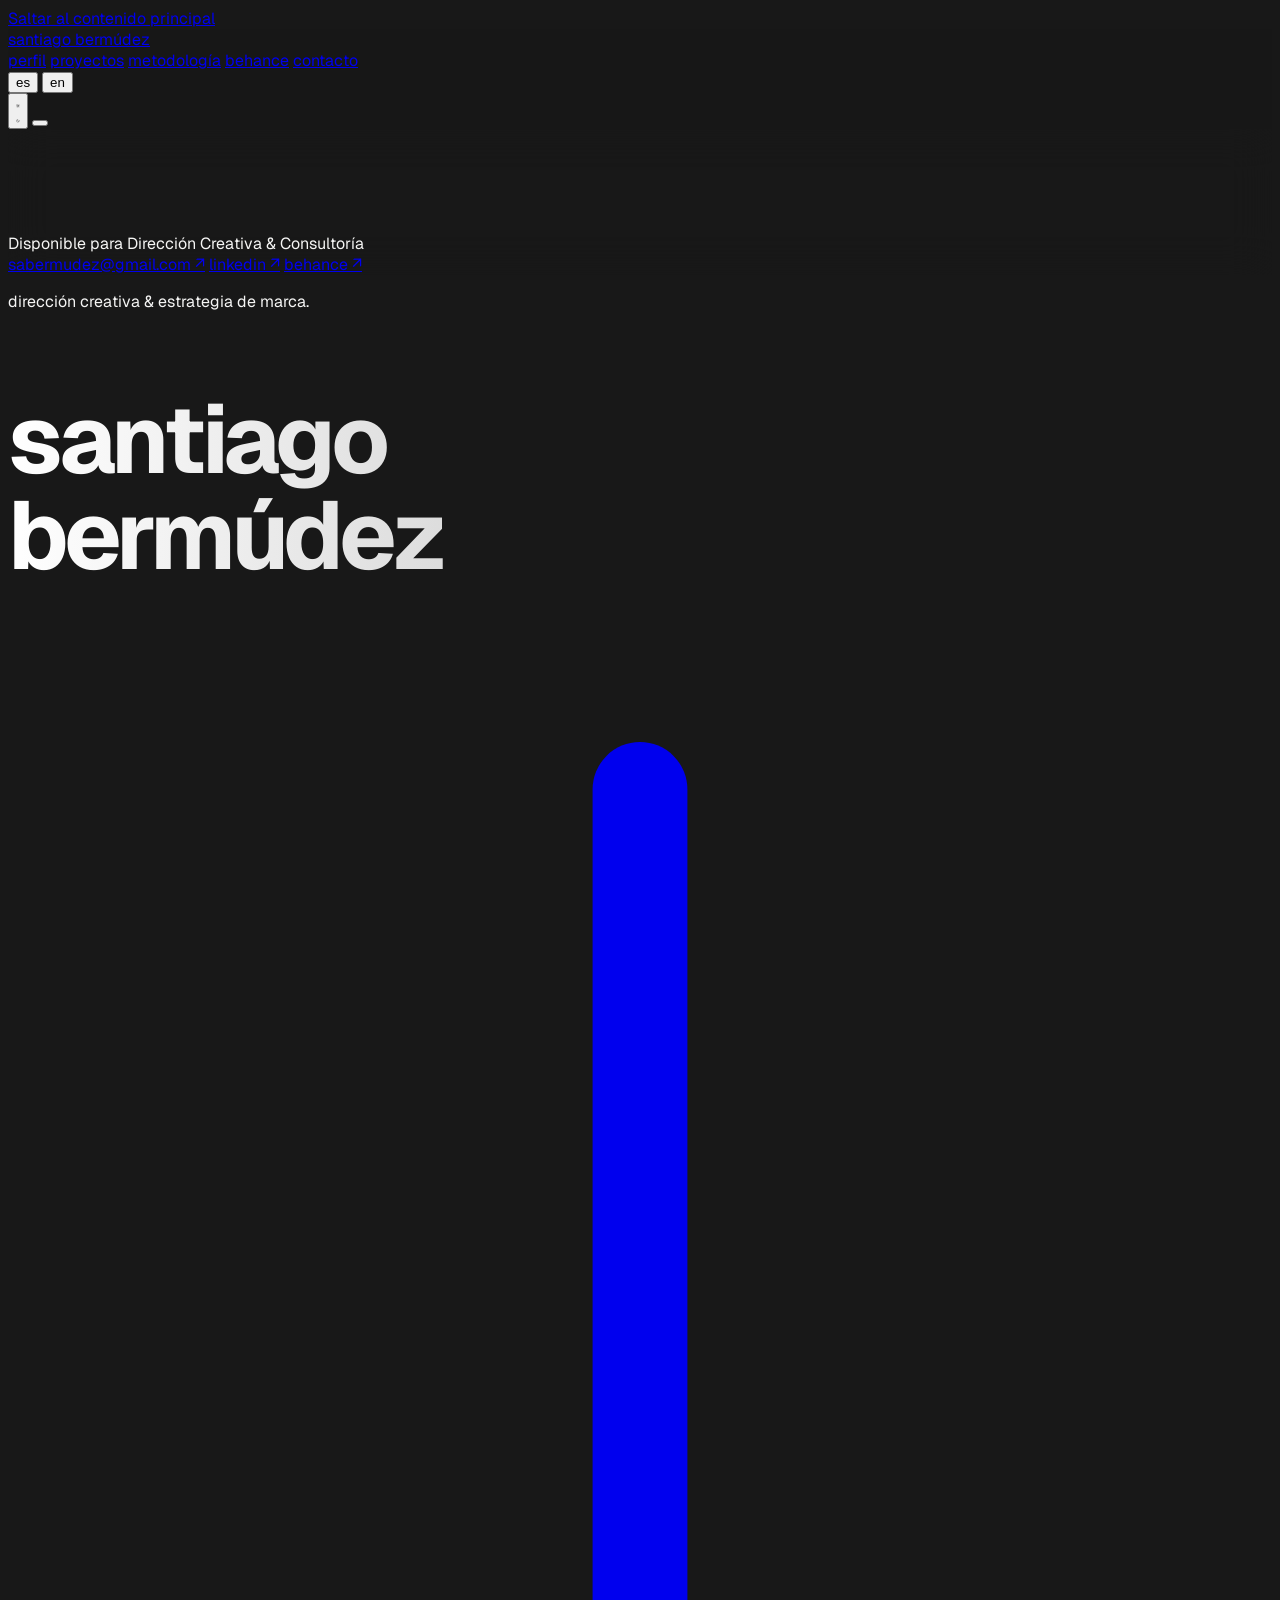
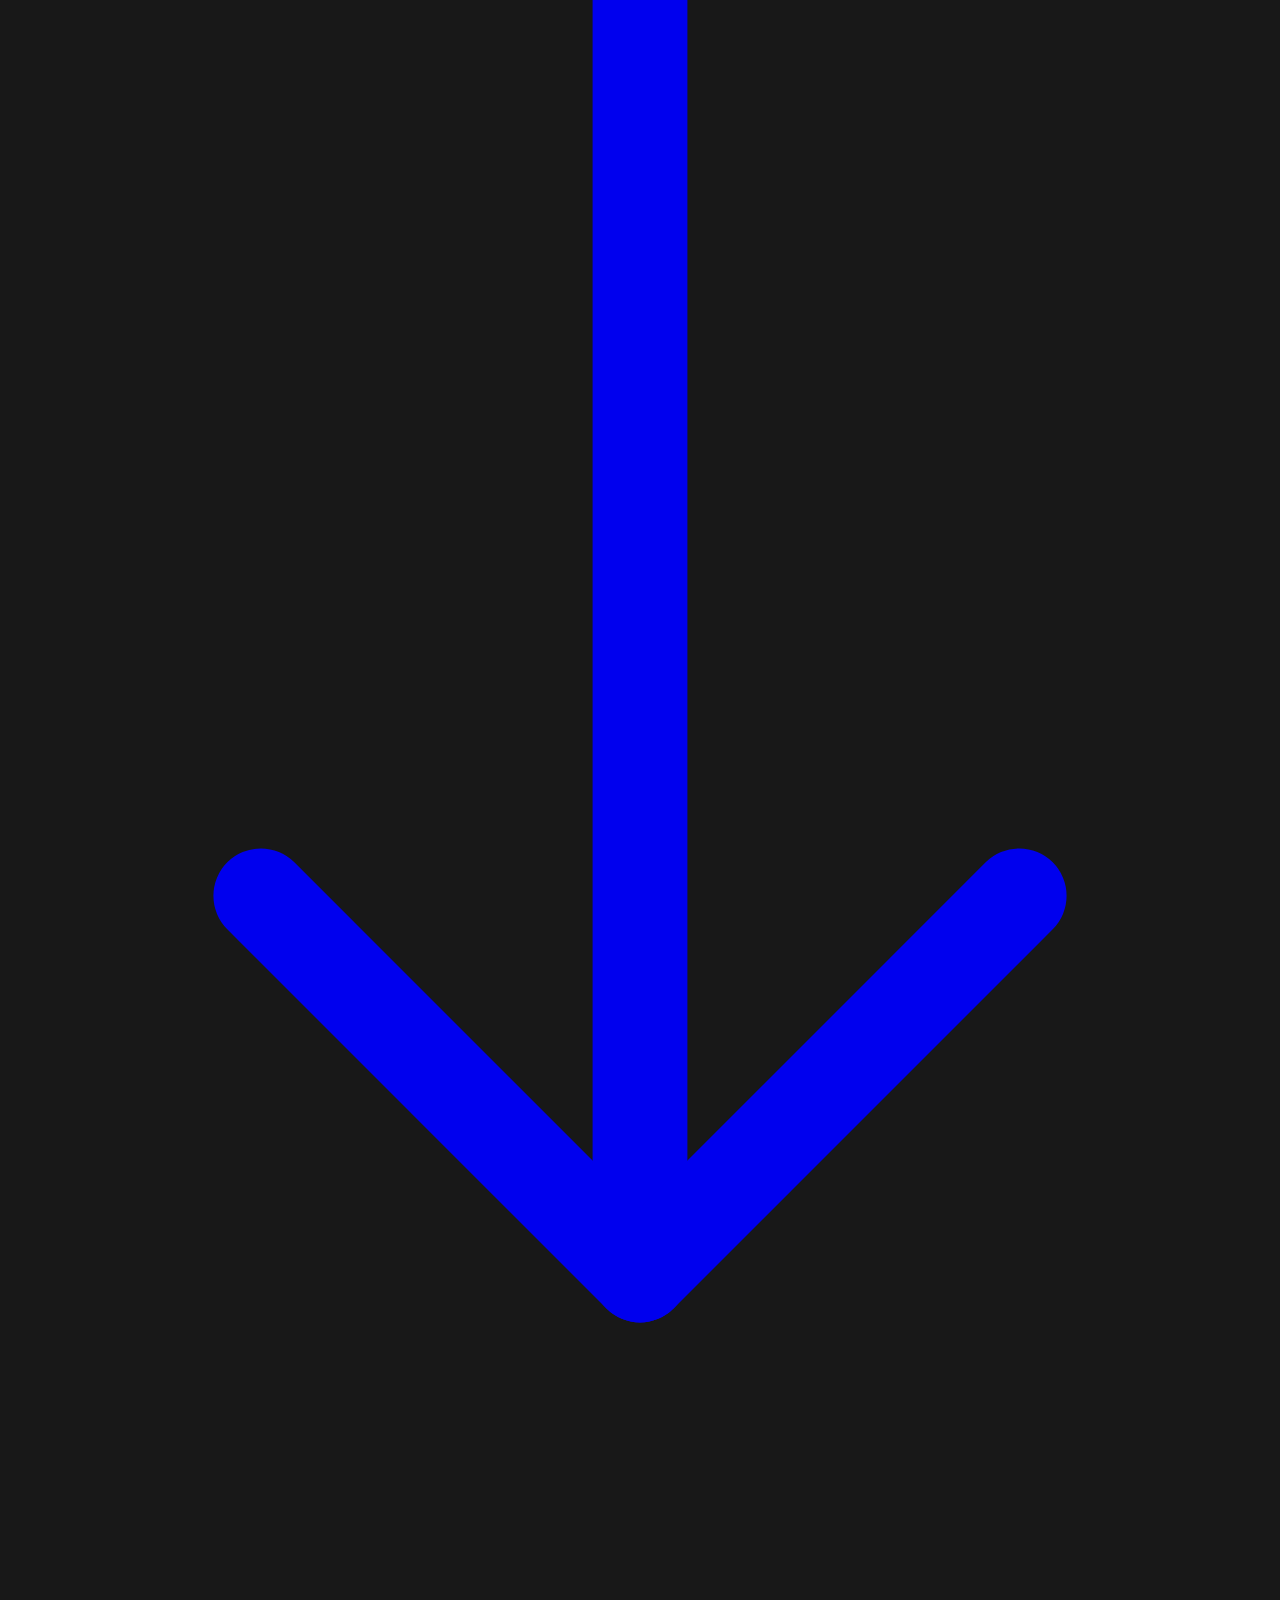
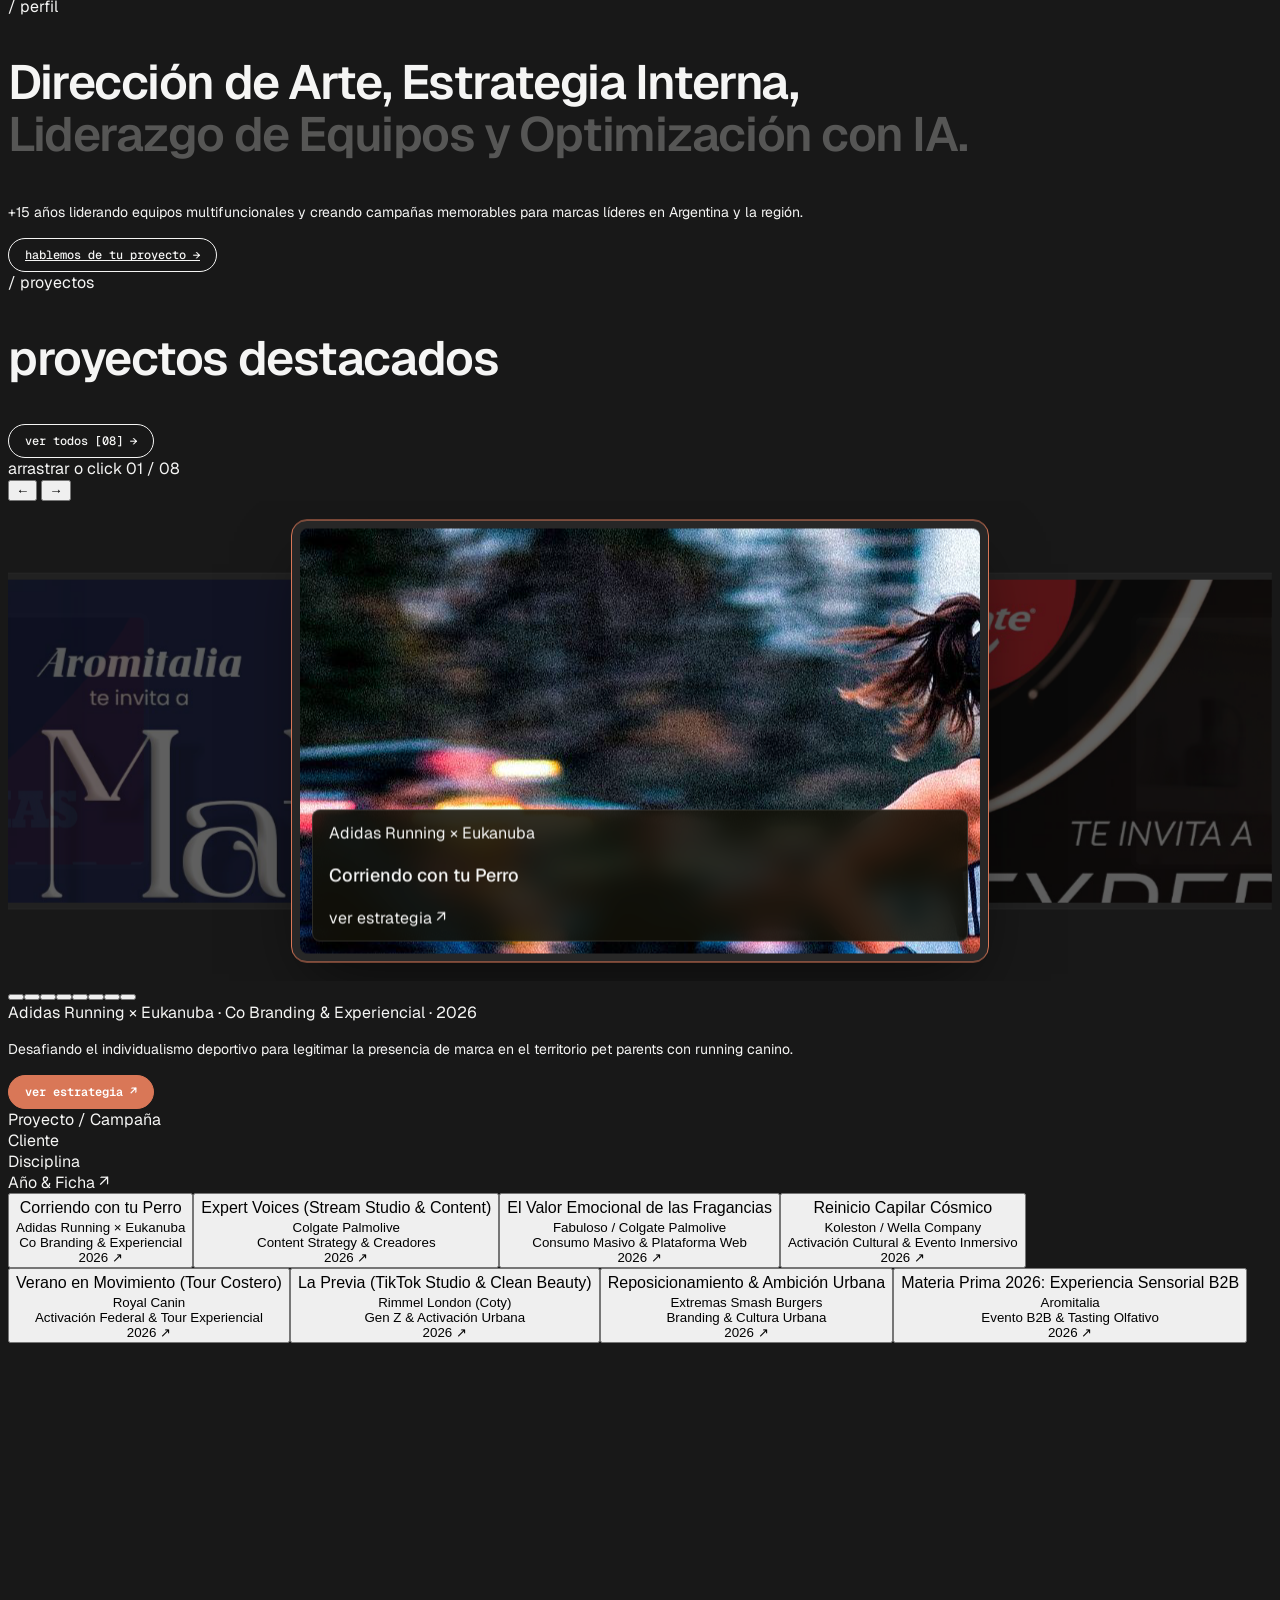
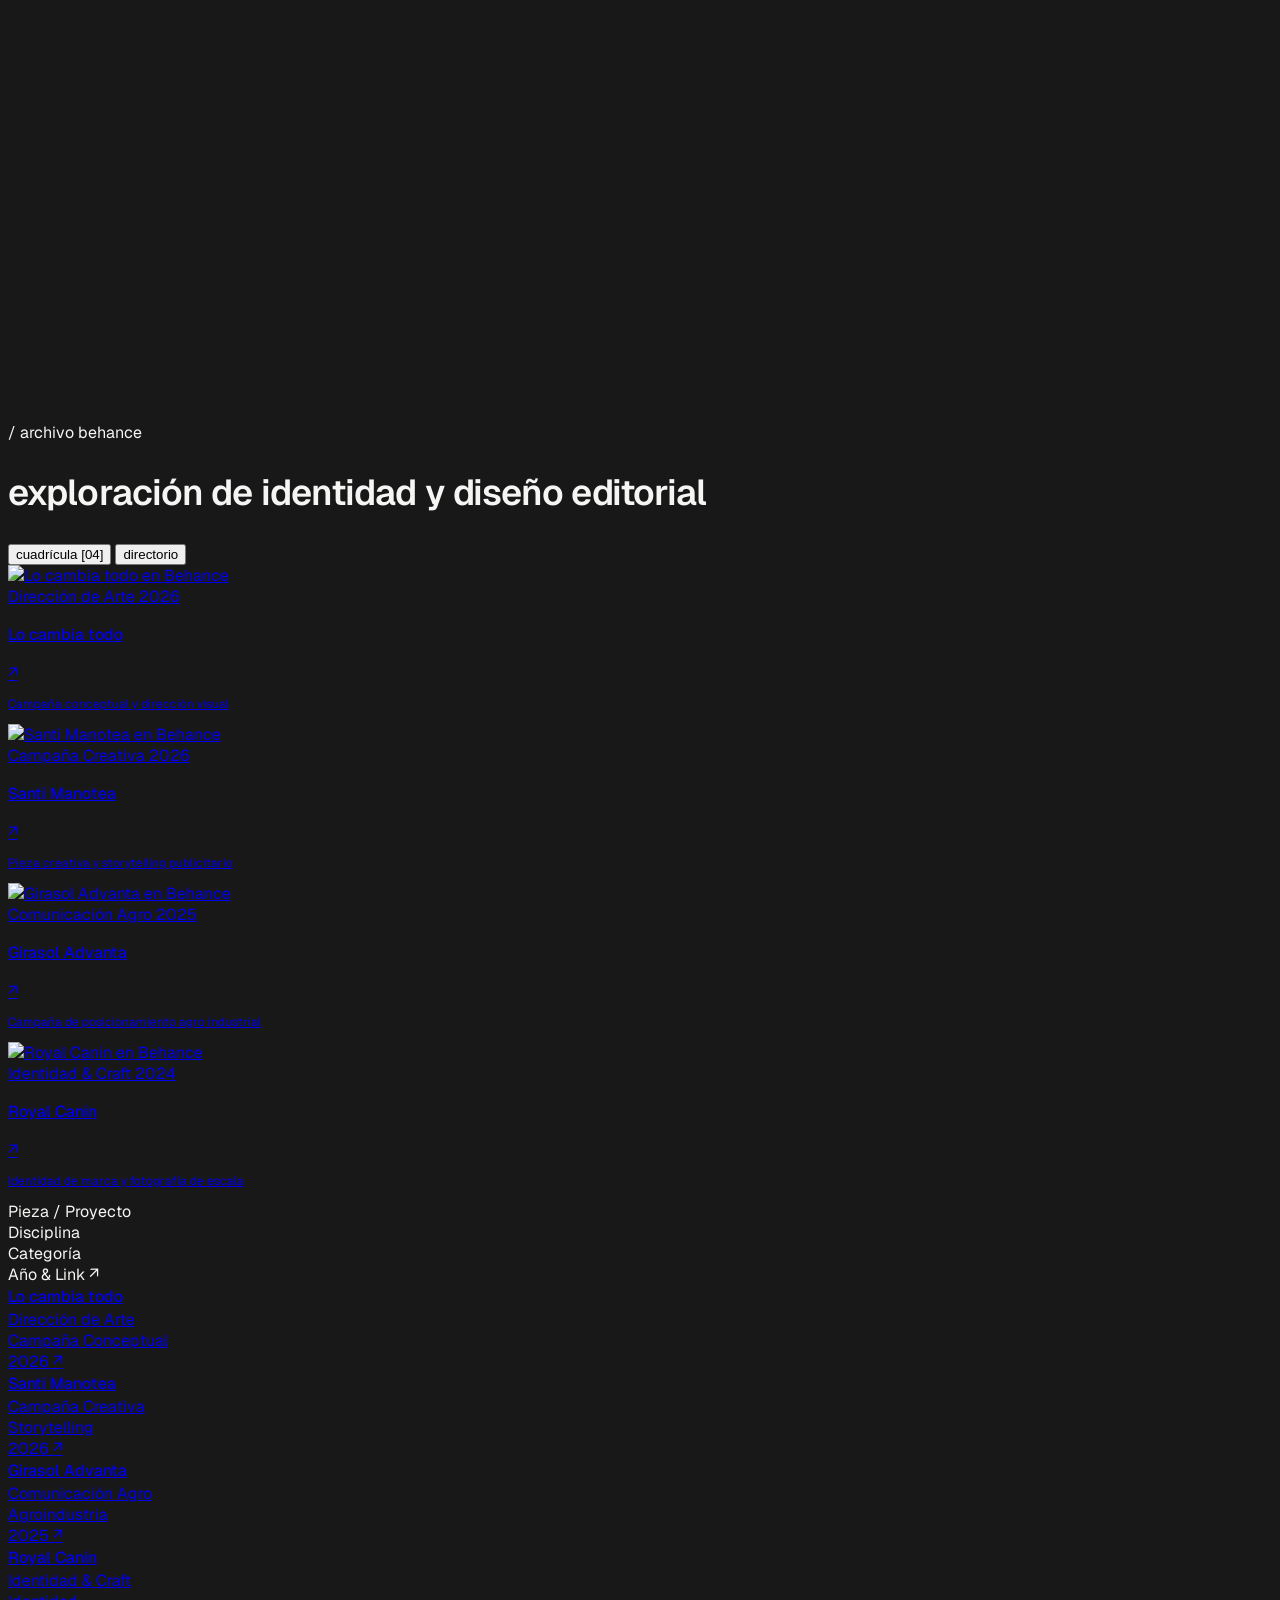
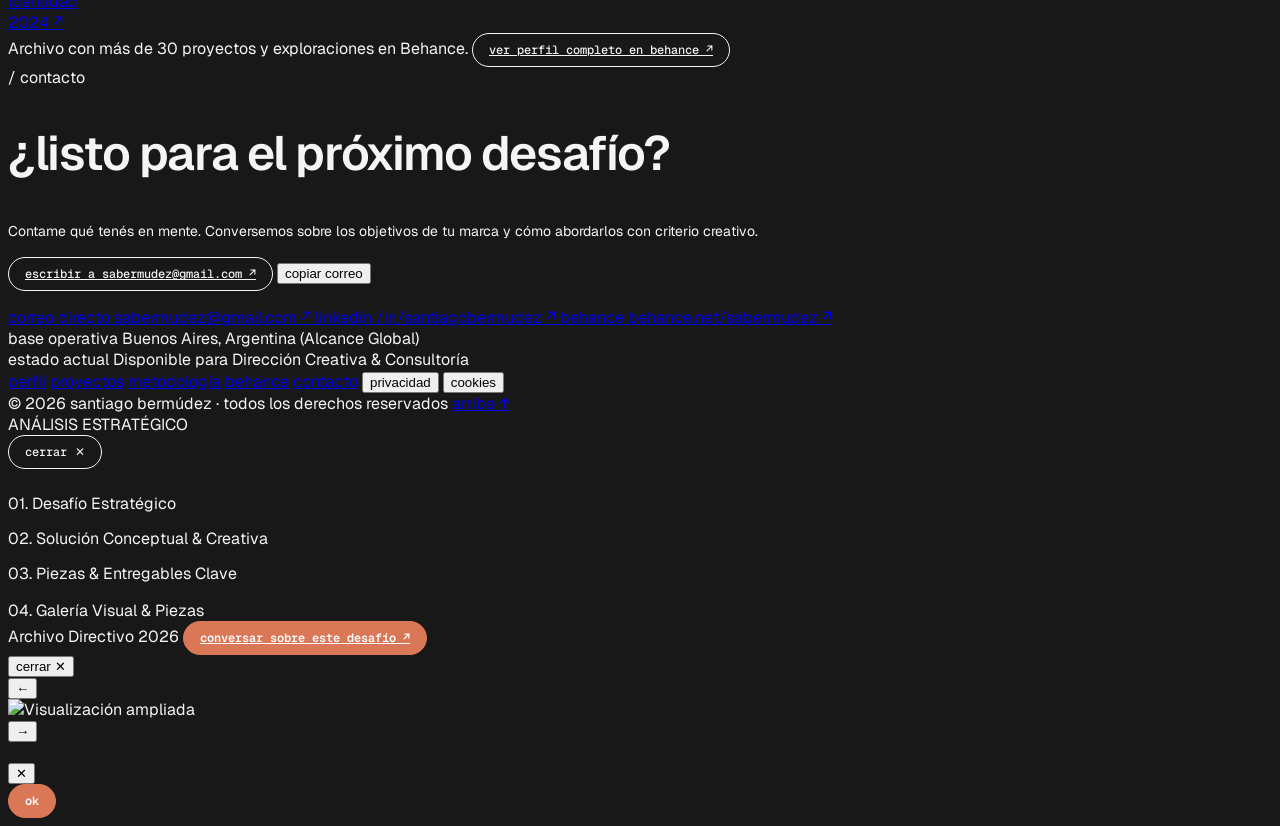
==== commit cd6fc079: "refactor: replace hero scroll text with arrow and remove contact form" ====
--- a/Portfolio/index.html
+++ b/Portfolio/index.html
@@ -568,27 +568,6 @@
       transform: translate(-50%, -50%) scale(1);
     }
 
-    /* Baglietto Minimalist Form Underline Inputs */
-    .baglietto-input {
-      width: 100%;
-      background-color: transparent;
-      border: none;
-      border-bottom: 1px solid var(--border-main);
-      padding: 12px 0;
-      font-family: 'Geist Mono', monospace;
-      font-size: 0.875rem;
-      line-height: 1.25rem;
-      color: var(--text-primary);
-      transition: border-color 300ms cubic-bezier(0.22, 1, 0.36, 1);
-    }
-    .baglietto-input::placeholder {
-      color: var(--text-muted);
-    }
-    .baglietto-input:focus {
-      outline: none;
-      border-bottom-color: var(--accent-terra);
-    }
-
     /* =========================================================================
        REDUCED MOTION SUPPORT (B7 & B11)
        ========================================================================= */
@@ -734,10 +713,12 @@
             santiago<br class="sm:hidden" /> bermúdez
           </h1>
 
-          <!-- Baglietto Vertical Hairline Scroll Indicator -->
-          <a href="#perfil" class="inline-flex flex-col items-start gap-3 mt-16 sm:mt-20 group focus:outline-none focus-visible:ring-2 focus-visible:ring-terra rounded-sm" aria-label="Bajar a perfil">
-            <span class="block w-px h-12 bg-mint group-hover:bg-terra transition-colors duration-300"></span>
-            <span data-i18n="hero.scroll" class="font-mono text-xs text-ink-muted group-hover:text-ink transition-colors duration-300">scroll</span>
+          <!-- Minimal Downward Arrow Indicator -->
+          <a href="#perfil" class="inline-flex items-center justify-center mt-14 sm:mt-16 text-mint hover:text-terra transition-all duration-300 ease-base hover:translate-y-1 focus:outline-none focus-visible:ring-2 focus-visible:ring-terra rounded-full p-1" aria-label="Bajar a perfil">
+            <svg class="w-5 h-10" viewBox="0 0 20 40" fill="none" stroke="currentColor" stroke-width="1.5" stroke-linecap="round" stroke-linejoin="round" aria-hidden="true">
+              <line x1="10" y1="2" x2="10" y2="35"></line>
+              <polyline points="4 29 10 35 16 29"></polyline>
+            </svg>
           </a>
 
         </div>
@@ -1086,12 +1067,12 @@
     </section>
 
     <!-- =========================================================================
-         SECCIÓN 06: CONTACTO (ESTRUCTURA EXACTA BAGLIETTO 2 COLUMNAS + FORM)
+         SECCIÓN 06: CONTACTO (INFORMACIÓN DE CONTACTO & LINKS DIRECTOS)
          ========================================================================= -->
     <section id="contacto" class="bg-surface border-t border-line py-24 md:py-32 px-6 sm:px-12 lg:px-20 reveal-item">
       <div class="w-full max-w-6xl mx-auto grid grid-cols-1 md:grid-cols-12 gap-12 md:gap-16 items-start">
 
-        <!-- Left Column: Baglietto Editorial Copy + Direct Links -->
+        <!-- Left Column: Editorial Headline + Direct Email CTA -->
         <div class="md:col-span-5">
           <span data-i18n="contact.tag" class="font-mono text-xs text-ink-muted block mb-4">
             / contacto
@@ -1103,57 +1084,50 @@
             Contame qué tenés en mente. Conversemos sobre los objetivos de tu marca y cómo abordarlos con criterio creativo.
           </p>
 
-          <!-- Live Status & Location -->
-          <div class="space-y-2 mb-8 font-mono text-xs">
-            <div class="flex items-center gap-2 text-mint">
-              <span class="w-2 h-2 rounded-full bg-mint animate-pulse"></span>
-              <span data-i18n="contact.availability">Disponible para Dirección Creativa & Consultoría</span>
-            </div>
-            <div data-i18n="contact.location" class="text-ink-muted">
-              Buenos Aires, Argentina (Alcance Global)
-            </div>
+          <div class="flex flex-wrap items-center gap-4">
+            <a href="mailto:sabermudez@gmail.com" data-i18n="contact.primaryCta" class="btn-pill">
+              escribir a sabermudez@gmail.com ↗
+            </a>
+            <button id="copy-email-btn" type="button" data-i18n="contact.copyEmailBtn" class="font-mono text-xs text-ink-muted hover:text-mint transition-colors duration-300 py-2 px-2 focus:outline-none focus-visible:underline">
+              copiar correo
+            </button>
           </div>
-
-          <!-- Minimal Direct Links -->
-          <div class="flex flex-wrap items-center gap-6 font-mono text-xs text-ink">
-            <a href="mailto:sabermudez@gmail.com" class="hover:text-terra transition-colors duration-300">sabermudez@gmail.com ↗</a>
-            <a href="https://www.linkedin.com/in/santiagobermudez/" target="_blank" rel="noopener noreferrer" class="hover:text-terra transition-colors duration-300">linkedin ↗</a>
-            <a href="https://www.behance.net/sabermudez" target="_blank" rel="noopener noreferrer" class="hover:text-terra transition-colors duration-300">behance ↗</a>
+          <p id="contact-feedback" class="hidden font-mono text-xs text-mint mt-3" role="status" aria-live="polite"></p>
+        </div>
+
+        <!-- Right Column: Structured Contact Info & Direct Links -->
+        <div class="md:col-span-7 md:pt-8">
+          <div class="border-t border-line divide-y divide-line font-mono text-xs">
+
+            <a href="mailto:sabermudez@gmail.com" class="group py-5 flex items-center justify-between gap-4 hover:text-terra transition-colors duration-300">
+              <span data-i18n="contact.emailLabel" class="text-ink-muted">correo directo</span>
+              <span class="text-ink group-hover:text-terra transition-colors text-sm font-medium">sabermudez@gmail.com ↗</span>
+            </a>
+
+            <a href="https://www.linkedin.com/in/santiagobermudez/" target="_blank" rel="noopener noreferrer" class="group py-5 flex items-center justify-between gap-4 hover:text-terra transition-colors duration-300">
+              <span data-i18n="contact.linkedinLabel" class="text-ink-muted">linkedin</span>
+              <span class="text-ink group-hover:text-terra transition-colors text-sm font-medium">/in/santiagobermudez ↗</span>
+            </a>
+
+            <a href="https://www.behance.net/sabermudez" target="_blank" rel="noopener noreferrer" class="group py-5 flex items-center justify-between gap-4 hover:text-terra transition-colors duration-300">
+              <span data-i18n="contact.behanceLabel" class="text-ink-muted">behance</span>
+              <span class="text-ink group-hover:text-terra transition-colors text-sm font-medium">behance.net/sabermudez ↗</span>
+            </a>
+
+            <div class="py-5 flex flex-col sm:flex-row sm:items-center justify-between gap-2">
+              <span data-i18n="contact.locationLabel" class="text-ink-muted">base operativa</span>
+              <span data-i18n="contact.location" class="text-ink text-sm">Buenos Aires, Argentina (Alcance Global)</span>
+            </div>
+
+            <div class="py-5 flex flex-col sm:flex-row sm:items-center justify-between gap-2">
+              <span data-i18n="contact.availabilityLabel" class="text-ink-muted">estado actual</span>
+              <span class="inline-flex items-center gap-2 text-mint text-sm">
+                <span class="w-2 h-2 rounded-full bg-mint animate-pulse"></span>
+                <span data-i18n="contact.availability">Disponible para Dirección Creativa & Consultoría</span>
+              </span>
+            </div>
+
           </div>
-        </div>
-
-        <!-- Right Column: Baglietto Minimalist Underline Form -->
-        <div class="md:col-span-7 md:pt-8">
-          <form id="contact-form" novalidate class="space-y-6">
-            <div>
-              <label for="contact-name" class="sr-only">Nombre</label>
-              <input id="contact-name" name="name" type="text" required data-i18n-placeholder="contact.namePlaceholder" placeholder="tu nombre" class="baglietto-input" />
-              <p id="err-name" class="hidden font-mono text-xs text-terra mt-2"></p>
-            </div>
-
-            <div>
-              <label for="contact-email" class="sr-only">Email</label>
-              <input id="contact-email" name="email" type="email" required data-i18n-placeholder="contact.emailPlaceholder" placeholder="tu email" class="baglietto-input" />
-              <p id="err-email" class="hidden font-mono text-xs text-terra mt-2"></p>
-            </div>
-
-            <div>
-              <label for="contact-message" class="sr-only">Mensaje</label>
-              <textarea id="contact-message" name="message" rows="3" required data-i18n-placeholder="contact.messagePlaceholder" placeholder="contame sobre tu proyecto o desafío" class="baglietto-input resize-none"></textarea>
-              <p id="err-message" class="hidden font-mono text-xs text-terra mt-2"></p>
-            </div>
-
-            <div class="pt-4 flex flex-wrap items-center gap-4">
-              <button type="submit" data-i18n="contact.submitBtn" class="btn-pill">
-                enviar mensaje →
-              </button>
-              <button id="copy-email-btn" type="button" data-i18n="contact.copyEmailBtn" class="font-mono text-xs text-ink-muted hover:text-mint transition-colors duration-300 py-2 px-2 focus:outline-none focus-visible:underline">
-                copiar correo
-              </button>
-            </div>
-
-            <p id="contact-feedback" class="hidden font-mono text-xs text-mint pt-2" role="status" aria-live="polite"></p>
-          </form>
         </div>
 
       </div>
@@ -1974,60 +1948,10 @@
       });
 
       // -----------------------------------------------------------------------
-      // 9. Contact Form Validation & Copy Email (B9 & B10: Inline Feedback Only)
-      // -----------------------------------------------------------------------
-      const contactForm = document.getElementById('contact-form');
-      const nameInput = document.getElementById('contact-name');
-      const emailInput = document.getElementById('contact-email');
-      const messageInput = document.getElementById('contact-message');
-      const errName = document.getElementById('err-name');
-      const errEmail = document.getElementById('err-email');
-      const errMessage = document.getElementById('err-message');
+      // 9. Copy Email Helper (Inline Feedback)
+      // -----------------------------------------------------------------------
       const contactFeedback = document.getElementById('contact-feedback');
       const copyEmailBtn = document.getElementById('copy-email-btn');
-
-      if (contactForm) {
-        contactForm.addEventListener('submit', (e) => {
-          e.preventDefault();
-          const dict = window.portfolioTranslations[currentLang].contact;
-          let valid = true;
-
-          [errName, errEmail, errMessage].forEach((el) => {
-            el.textContent = '';
-            el.classList.add('hidden');
-          });
-          contactFeedback.classList.add('hidden');
-
-          const nameVal = nameInput.value.trim();
-          const emailVal = emailInput.value.trim();
-          const msgVal = messageInput.value.trim();
-          const emailRegex = /^[^\s@]+@[^\s@]+\.[^\s@]+$/;
-
-          if (!nameVal) {
-            errName.textContent = dict.errName;
-            errName.classList.remove('hidden');
-            valid = false;
-          }
-          if (!emailRegex.test(emailVal)) {
-            errEmail.textContent = dict.errEmail;
-            errEmail.classList.remove('hidden');
-            valid = false;
-          }
-          if (!msgVal) {
-            errMessage.textContent = dict.errMessage;
-            errMessage.classList.remove('hidden');
-            valid = false;
-          }
-
-          if (!valid) return;
-
-          const subject = encodeURIComponent(`Contacto Portfolio — ${nameVal}`);
-          const body = encodeURIComponent(`Nombre: ${nameVal}\nEmail: ${emailVal}\n\n${msgVal}`);
-          contactFeedback.textContent = dict.successMsg;
-          contactFeedback.classList.remove('hidden');
-          window.location.href = `mailto:sabermudez@gmail.com?subject=${subject}&body=${body}`;
-        });
-      }
 
       if (copyEmailBtn) {
         copyEmailBtn.addEventListener('click', () => {
